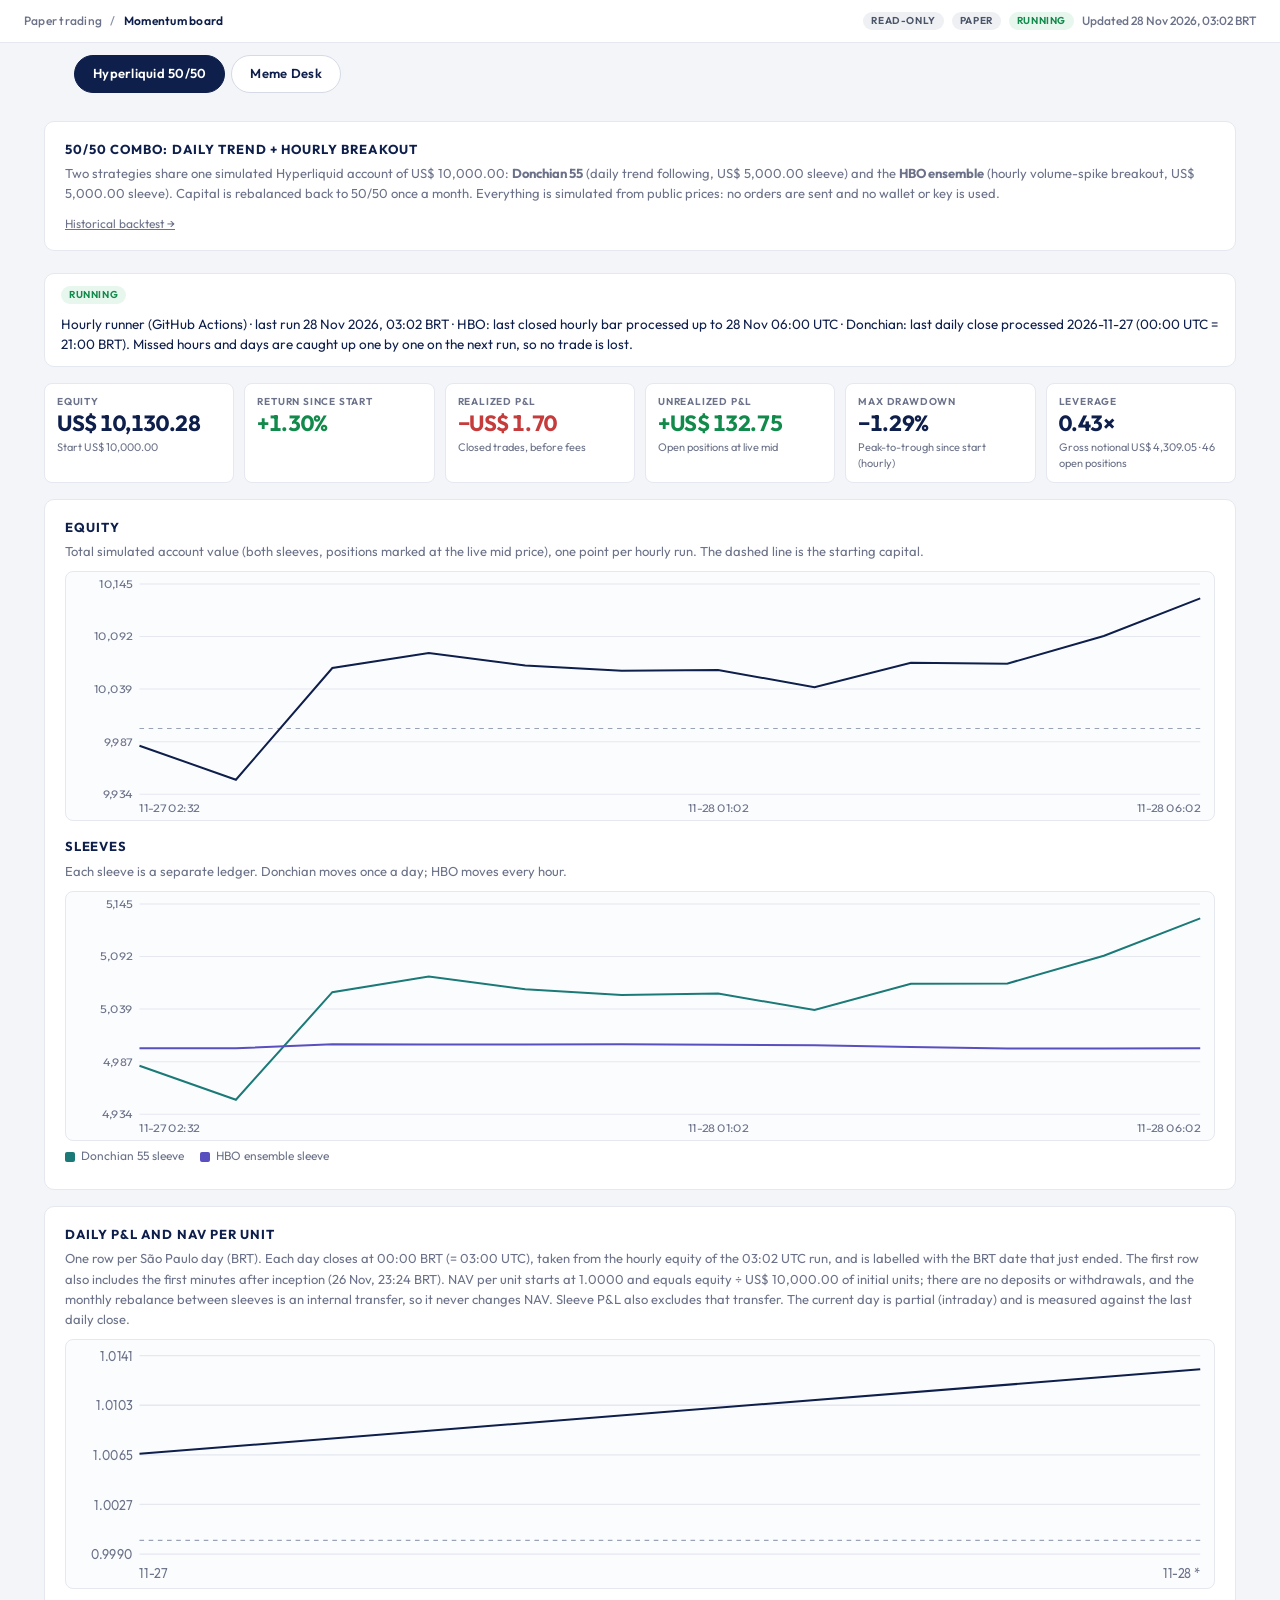
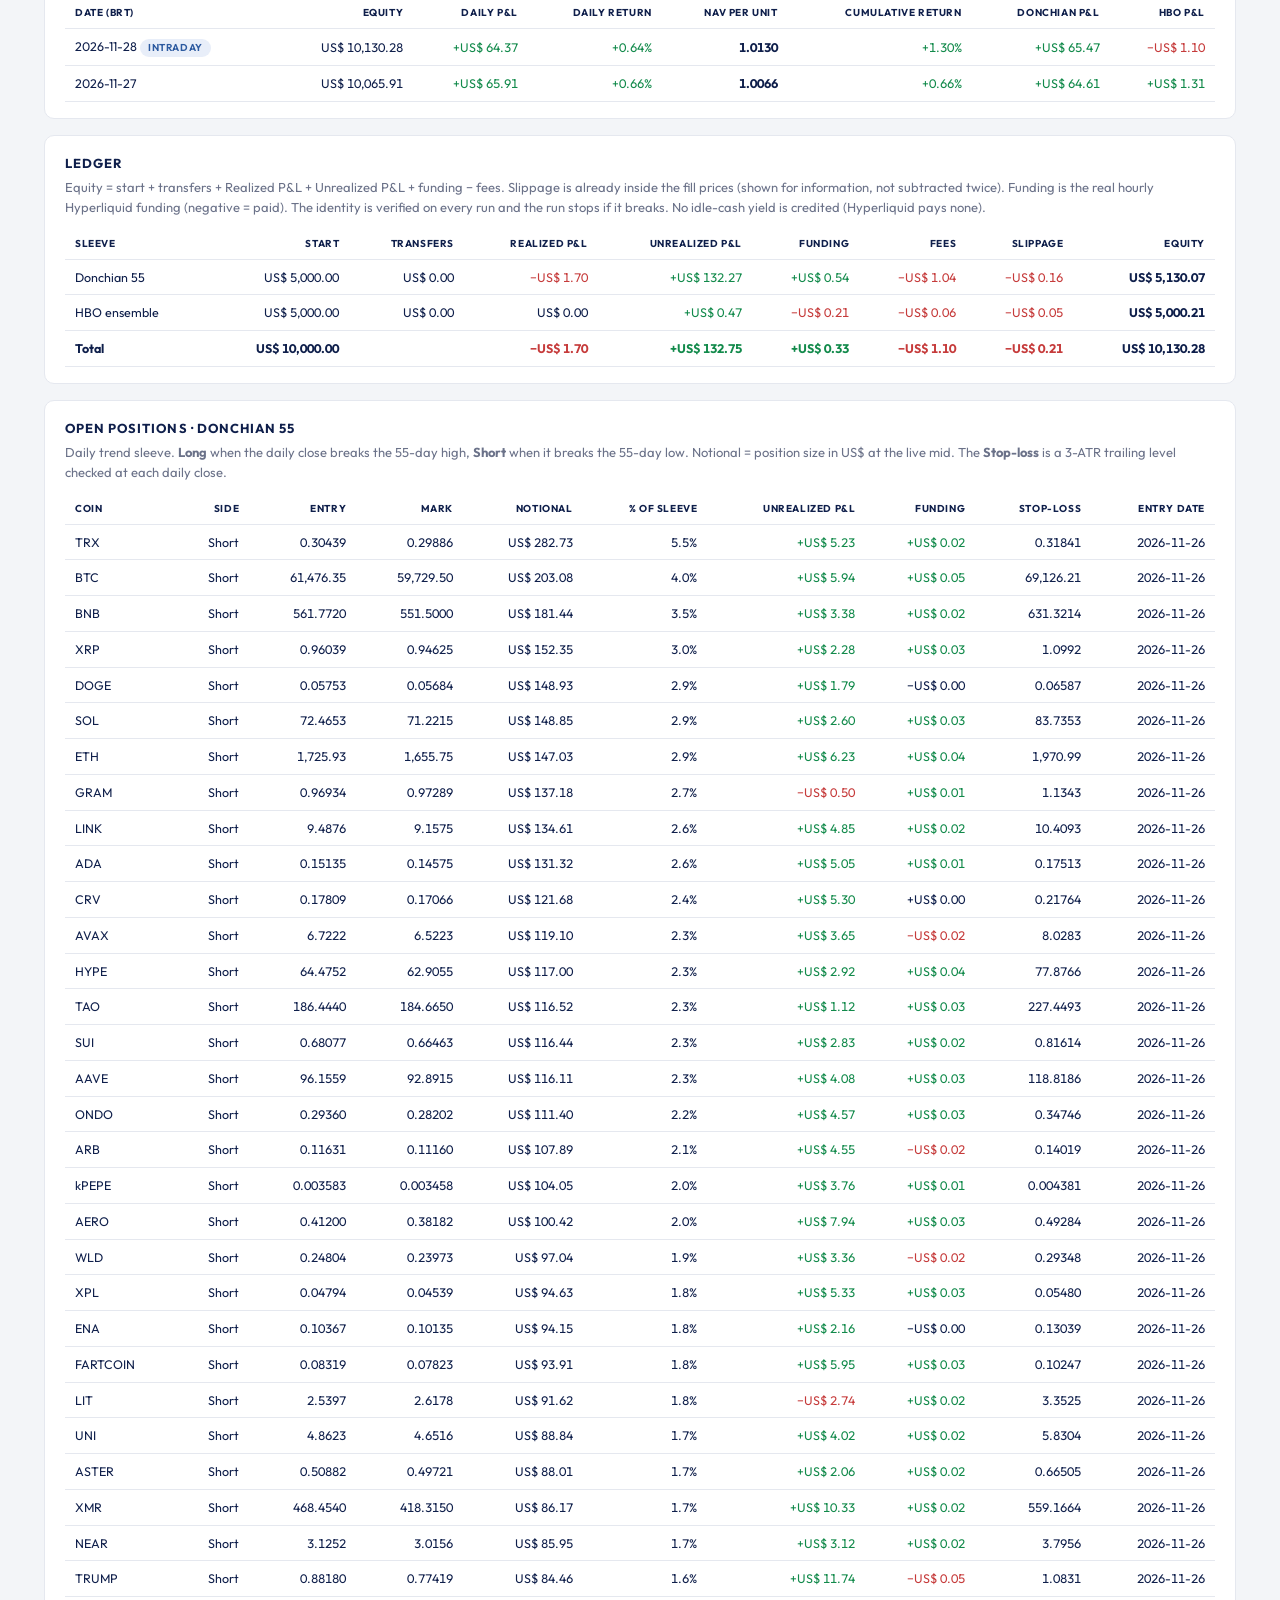
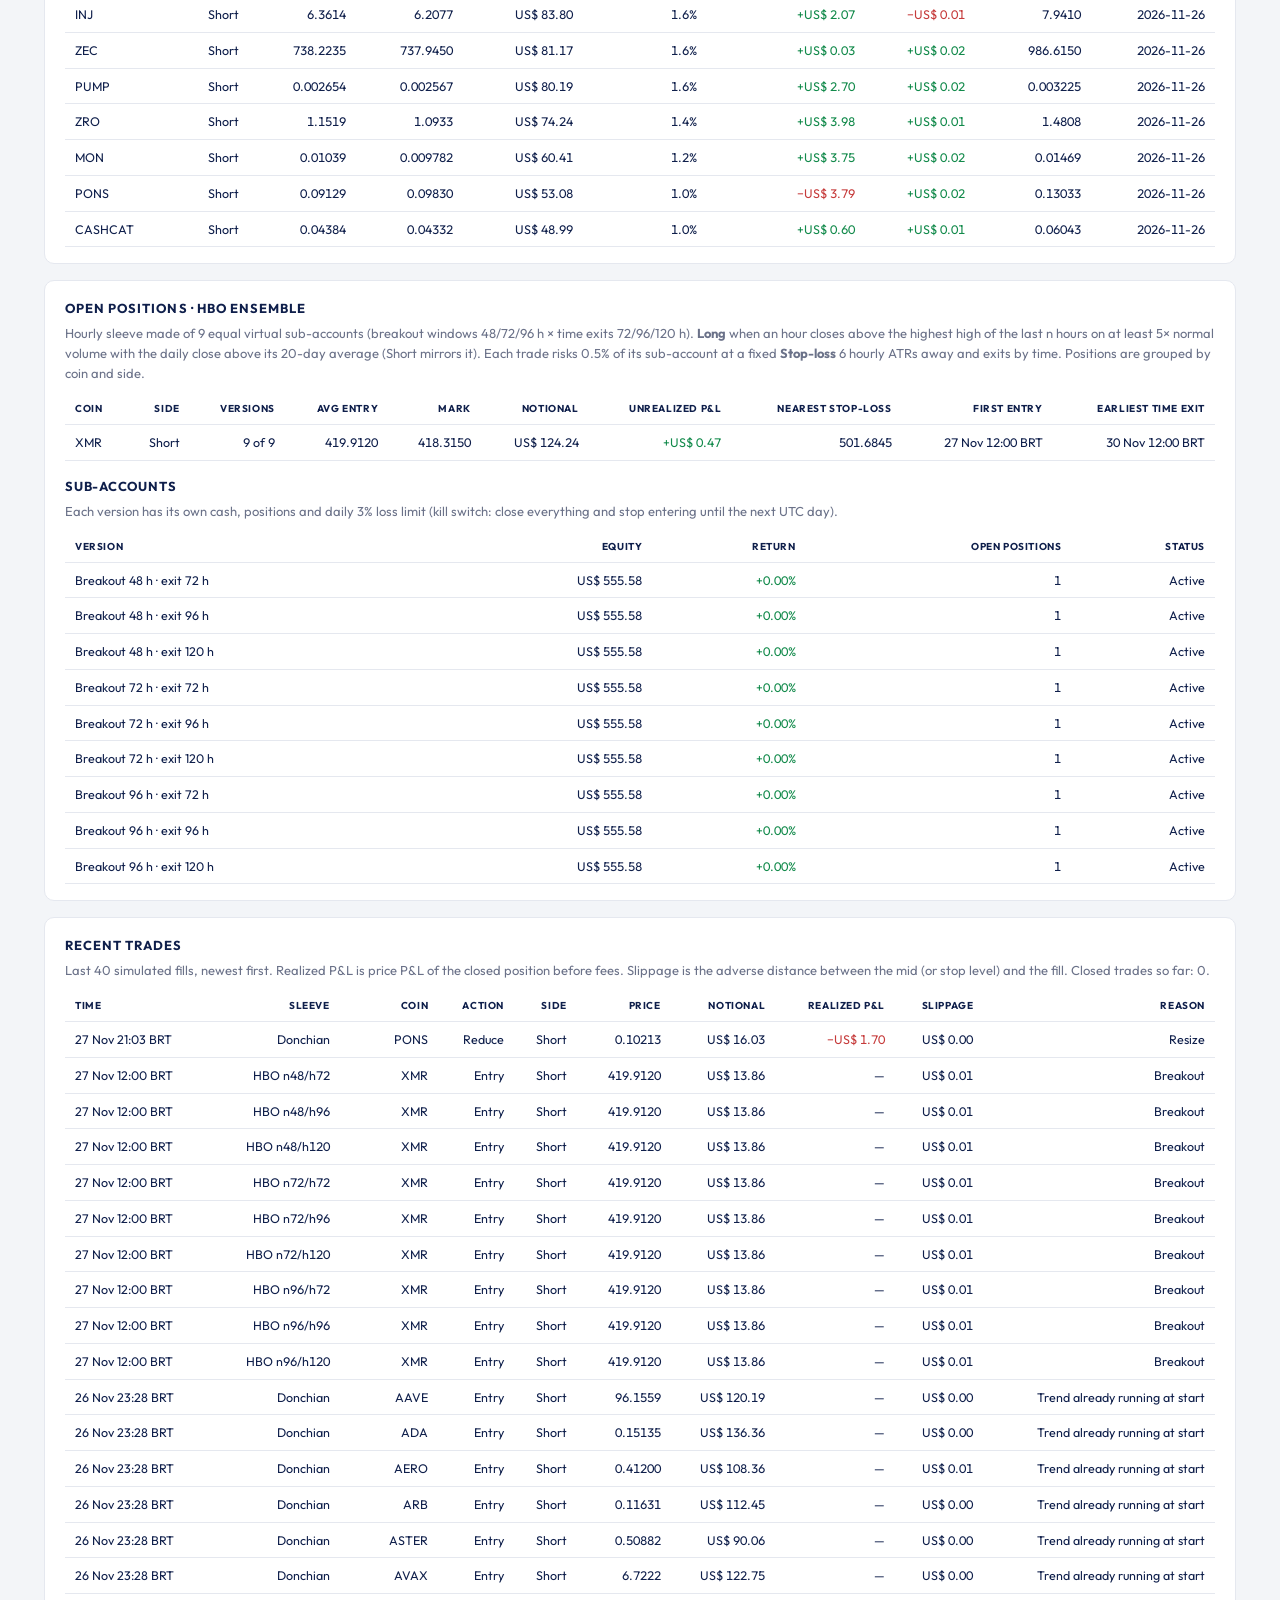
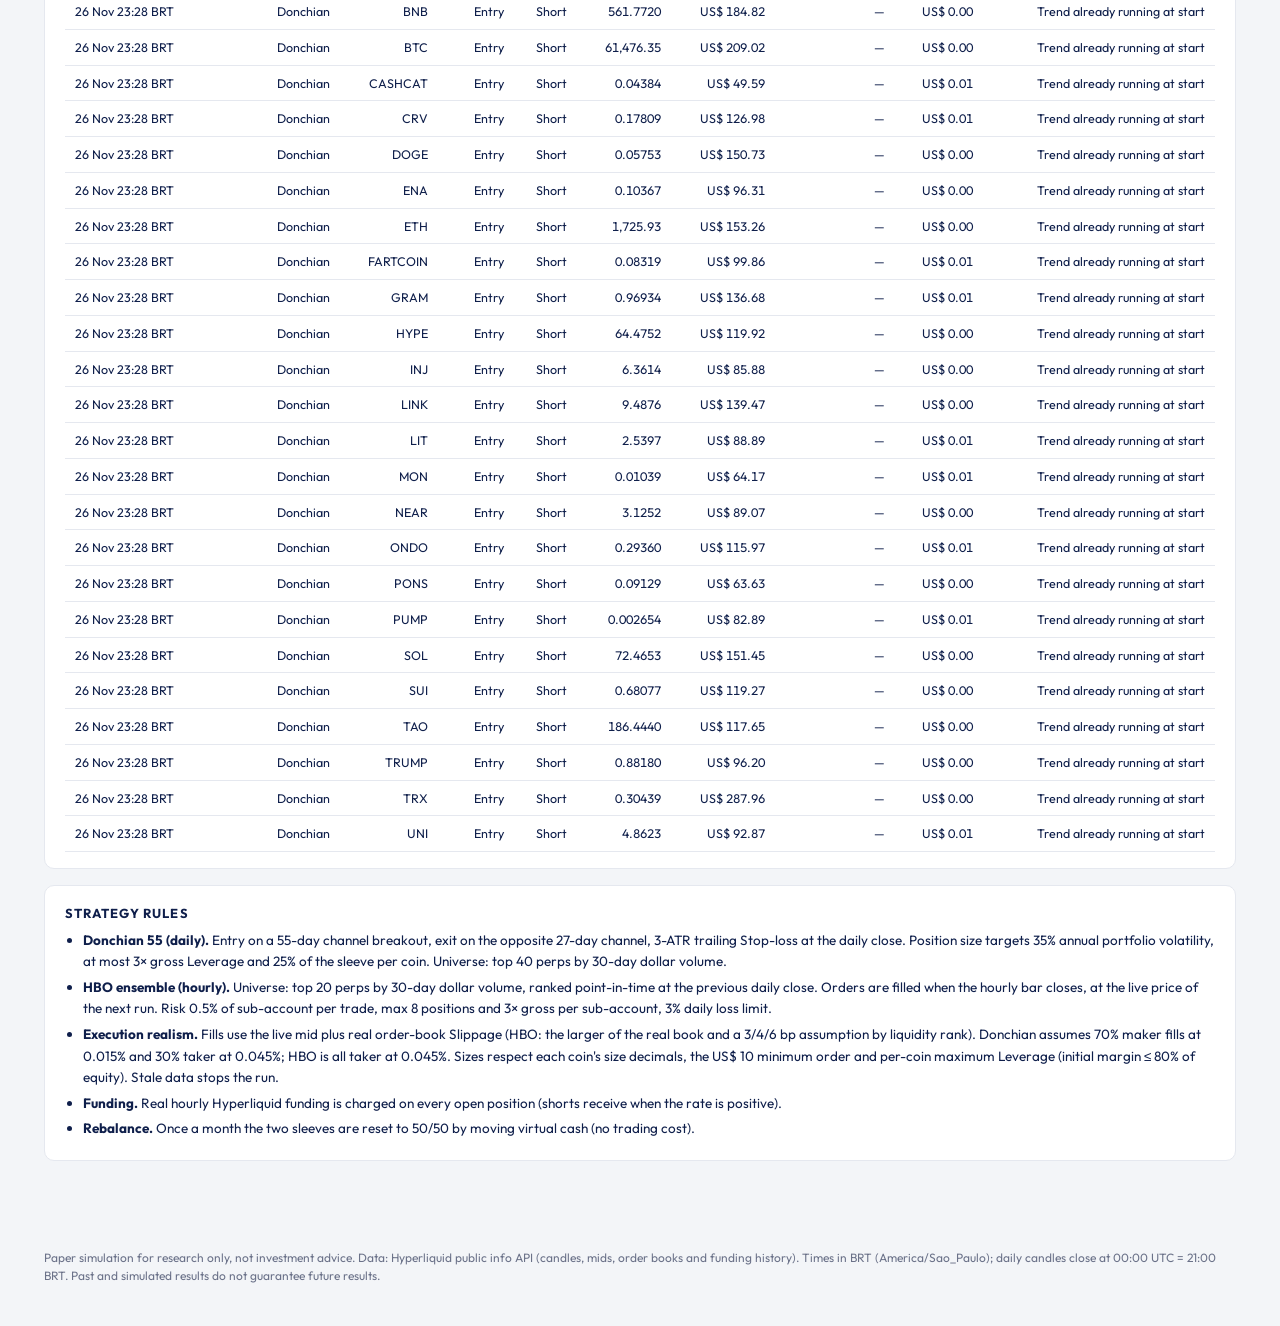
==== index.html @ edf367c7 "paper run 2026-11-28 06:02 UTC" ====
<!doctype html><html lang="en"><head><meta charset="utf-8"><meta name="viewport" content="width=device-width, initial-scale=1"><meta name="robots" content="noindex,nofollow"><title>Momentum paper portfolio · 50/50 combo</title><link rel="preconnect" href="https://fonts.googleapis.com"><link rel="preconnect" href="https://fonts.gstatic.com" crossorigin><link href="https://fonts.googleapis.com/css2?family=Outfit:wght@400;500;600;700&display=swap" rel="stylesheet"><style>
:root {
  --bg: #f3f5f8;
  --surface: #ffffff;
  --navy: #0f1f4b;
  --navy-soft: #1c2e62;
  --text: #0f1f4b;
  --muted: #6b7289;
  --muted-2: #8b93a7;
  --line: #e5e8ef;
  --line-strong: #d5dae6;
  --green: #128a4b;
  --green-bg: #e8f7ee;
  --red: #c63b3b;
  --red-bg: #fdecec;
  --blue: #2c5aa0;
  --blue-bg: #e8eef9;
  --gray-bg: #eef0f4;
  --gray-text: #4b5568;
  --chart-e: #0f1f4b;
  --chart-c: #1b7a78;
  --chart-t: #5a4fbf;
  --chart-old: #9aa3b5;
  --radius: 10px;
  --font: "Outfit", "Lexend", "Poppins", "Segoe UI", sans-serif;
  --max: 1240px;
}
* { box-sizing: border-box; }
html, body {
  margin: 0;
  padding: 0;
  background: var(--bg);
  color: var(--text);
  font-family: var(--font);
  font-size: 15px;
  line-height: 1.5;
  -webkit-font-smoothing: antialiased;
}
body { min-height: 100vh; }
.num, table td:not(.l), .kpi .v, .perf td:not(.l), .cal .v {
  font-variant-numeric: tabular-nums;
  font-feature-settings: "tnum" 1;
}

/* Header */
.top {
  background: var(--surface);
  border-bottom: 1px solid var(--line);
  padding: 12px 24px;
  display: flex;
  flex-wrap: wrap;
  align-items: center;
  gap: 10px 14px;
}
.crumb {
  color: var(--muted);
  font-size: 12px;
  font-weight: 500;
  letter-spacing: .02em;
}
.crumb b { color: var(--navy); font-weight: 600; }
.crumb .sep { margin: 0 6px; color: var(--muted-2); }
.top-right {
  margin-left: auto;
  display: flex;
  flex-wrap: wrap;
  align-items: center;
  gap: 8px;
}
.clock { color: var(--muted); font-size: 12px; font-weight: 500; }

/* Badges — small, like BUY/SELL/DARK/BLUE */
.badge {
  display: inline-flex;
  align-items: center;
  font-size: 10px;
  font-weight: 650;
  letter-spacing: .06em;
  text-transform: uppercase;
  padding: 3px 8px;
  border-radius: 999px;
  line-height: 1.2;
  white-space: nowrap;
}
.badge-gray { background: var(--gray-bg); color: var(--gray-text); }
.badge-blue { background: var(--blue-bg); color: var(--blue); }
.badge-green { background: var(--green-bg); color: var(--green); }
.badge-red { background: var(--red-bg); color: var(--red); }
.badge-navy { background: var(--navy); color: #fff; }

.banner-lacuna {
  display: none;
  background: var(--red-bg);
  color: var(--red);
  border-bottom: 1px solid #f3c4c4;
  padding: 10px 24px;
  font-size: 13px;
  font-weight: 600;
}
.banner-lacuna.on { display: block; }

/* Hero / intro */
.shell { max-width: var(--max); margin: 0 auto; padding: 28px 24px 64px; }
.hero h1 {
  margin: 0 0 8px;
  font-size: 26px;
  font-weight: 700;
  letter-spacing: .04em;
  text-transform: uppercase;
  color: var(--navy);
  line-height: 1.2;
}
.hero .lede {
  margin: 0 0 18px;
  max-width: 760px;
  color: var(--muted);
  font-size: 15px;
  font-weight: 400;
}
.intro {
  background: var(--surface);
  border: 1px solid var(--line);
  border-radius: var(--radius);
  padding: 18px 20px 16px;
  margin-bottom: 22px;
}
.intro h2, .panel h2, .book h2, .section-title {
  margin: 0 0 4px;
  font-size: 13px;
  font-weight: 700;
  letter-spacing: .08em;
  text-transform: uppercase;
  color: var(--navy);
}
.intro p, .note, .section-sub, .book .lede, .rule-note {
  margin: 0 0 10px;
  color: var(--muted);
  font-size: 13px;
  font-weight: 400;
  line-height: 1.55;
}
.rule-note { margin: 12px 0 0; font-size: 12px; }
.intro p:last-child, .note:last-child { margin-bottom: 0; }

/* Three books */
.books {
  display: grid;
  grid-template-columns: 1fr;
  gap: 16px;
  margin: 0 0 28px;
}
@media (min-width: 1080px) {
  .books { grid-template-columns: repeat(3, 1fr); }
}
.book {
  background: var(--surface);
  border: 1px solid var(--line);
  border-radius: var(--radius);
  padding: 16px 16px 14px;
  display: flex;
  flex-direction: column;
  gap: 12px;
  min-width: 0;
}
.book.starting { background: #fbfcfd; }
.book-head { display: flex; align-items: center; justify-content: space-between; gap: 8px; flex-wrap: wrap; }
.book h2 { font-size: 14px; margin: 0; }
.book .lede { margin: 0; }
.kpi-grid {
  display: grid;
  grid-template-columns: 1fr 1fr;
  gap: 8px;
}
.kpi {
  background: var(--surface);
  border: 1px solid var(--line);
  border-radius: 8px;
  padding: 10px 12px;
  min-width: 0;
}
.kpi .k {
  color: var(--muted);
  font-size: 10px;
  font-weight: 650;
  letter-spacing: .08em;
  text-transform: uppercase;
}
.kpi .v {
  margin-top: 2px;
  font-size: 22px;
  font-weight: 700;
  color: var(--navy);
  letter-spacing: -0.02em;
  line-height: 1.15;
  word-break: break-word;
}
.kpi .d { color: var(--muted); font-size: 11px; margin-top: 2px; }
.kpi.up .v, .pos { color: var(--green); }
.kpi.down .v, .neg { color: var(--red); }
.starting-box {
  border: 1px dashed var(--line-strong);
  border-radius: 8px;
  padding: 16px;
  color: var(--muted);
  font-size: 13px;
  background: #fafbfc;
}

/* Performance mini-table inside a book */
.perf { width: 100%; border-collapse: collapse; font-size: 12px; }
.perf th, .perf td {
  border-bottom: 1px solid var(--line);
  padding: 6px 0;
  text-align: right;
  white-space: nowrap;
}
.perf th {
  color: var(--muted);
  font-size: 10px;
  font-weight: 700;
  letter-spacing: .06em;
  text-transform: uppercase;
  text-align: right;
}
.perf th.l, .perf td.l, th.l, td.l { text-align: left; }
.perf tr:last-child td { border-bottom: 0; font-weight: 600; }

/* Panels */
.panel {
  background: var(--surface);
  border: 1px solid var(--line);
  border-radius: var(--radius);
  padding: 18px 20px 16px;
  margin-bottom: 16px;
  min-width: 0;
}
.panel .head-row {
  display: flex;
  justify-content: space-between;
  align-items: baseline;
  gap: 10px;
  flex-wrap: wrap;
  margin-bottom: 4px;
}
.meta { color: var(--muted); font-size: 12px; }
.split {
  display: grid;
  grid-template-columns: 1fr;
  gap: 16px;
  margin-bottom: 16px;
}
@media (min-width: 900px) {
  .split-2 { grid-template-columns: 1fr 1fr; }
  .split-3 { grid-template-columns: 1fr 1fr 1fr; }
}

/* Tables */
.day-table-wrap, .table-wrap { overflow: auto; margin-top: 8px; -webkit-overflow-scrolling: touch; }
table { width: 100%; border-collapse: collapse; font-size: 12.5px; }
th, td {
  border-bottom: 1px solid var(--line);
  padding: 8px 10px;
  text-align: right;
  white-space: nowrap;
  color: var(--text);
}
th {
  color: var(--navy);
  font-size: 10px;
  font-weight: 700;
  letter-spacing: .06em;
  text-transform: uppercase;
  text-align: right;
  cursor: default;
  user-select: none;
  background: transparent;
}
th[data-k] { cursor: pointer; }
tr:hover td { background: #f7f8fb; }
.props { display: grid; grid-template-columns: 160px 1fr; gap: 6px 14px; font-size: 13px; margin-bottom: 10px; }
.props b { color: var(--navy); font-weight: 600; font-size: 12px; }
@media (max-width: 640px) {
  .props { grid-template-columns: 1fr; gap: 2px; }
  .kpi .v { font-size: 20px; }
  .hero h1 { font-size: 22px; }
  .shell { padding: 20px 14px 48px; }
  .top { padding: 10px 14px; }
}

/* Tabs / controls */
.controls, .tabs {
  display: flex;
  flex-wrap: wrap;
  gap: 6px 4px;
  align-items: center;
  margin: 0 0 12px;
  border-bottom: 1px solid var(--line);
  padding-bottom: 0;
}
.controls button, .tabs button {
  background: none;
  border: none;
  border-bottom: 2px solid transparent;
  color: var(--muted);
  font-family: inherit;
  font-size: 12px;
  font-weight: 650;
  letter-spacing: .05em;
  text-transform: uppercase;
  padding: 8px 10px;
  cursor: pointer;
}
.controls button.active, .tabs button.active {
  color: var(--navy);
  border-bottom-color: var(--navy);
}
.controls input, .controls select {
  font-family: inherit;
  font-size: 13px;
  color: var(--navy);
  background: var(--surface);
  border: 1px solid var(--line-strong);
  border-radius: 6px;
  padding: 5px 8px;
  margin: 4px 4px 8px 0;
}
input[type=number] { width: 88px; }

/* Charts */
.legend {
  display: flex;
  flex-wrap: wrap;
  gap: 8px 16px;
  font-size: 12px;
  margin: 0 0 8px;
  color: var(--muted);
}
.legend i {
  display: inline-block;
  width: 14px;
  height: 2px;
  margin-right: 6px;
  vertical-align: middle;
  border-radius: 1px;
}
svg.chart, .cota-chart, .day-chart {
  width: 100%;
  height: 220px;
  background: #fbfcfe;
  border: 1px solid var(--line);
  border-radius: 8px;
  display: block;
}
.cota-chart { height: 180px; margin-bottom: 8px; }
.day-chart { height: 200px; }

/* Calendar */
.cal-wrap { display: grid; grid-template-columns: 1fr; gap: 14px; margin-top: 8px; }
@media (min-width: 900px) {
  .cal-wrap { grid-template-columns: repeat(3, 1fr); }
}
.cal { display: grid; grid-template-columns: repeat(7, 1fr); gap: 3px; }
.cal .hd {
  color: var(--muted);
  text-align: center;
  font-size: 10px;
  font-weight: 650;
  letter-spacing: .06em;
  text-transform: uppercase;
  padding: 4px 0;
}
.cal .cell {
  background: #f6f7fa;
  border-radius: 6px;
  padding: 5px 2px;
  text-align: center;
  min-height: 54px;
}
.cal .cell .d { color: var(--muted); font-size: 10px; }
.cal .cell .v { font-weight: 650; font-size: 11px; }
.cal .cell.up { background: var(--green-bg); }
.cal .cell.down { background: var(--red-bg); }
.cal .cell.partial { outline: 1px dashed var(--muted-2); }
.cal .empty { background: transparent; min-height: 54px; }
.star { color: var(--muted); font-weight: 600; }

.foot {
  color: var(--muted);
  font-size: 12px;
  max-width: var(--max);
  margin: 8px auto 0;
  padding: 0 24px 40px;
  line-height: 1.55;
}

/* Period chips (asset P&L filter) */
.period-bar {
  display: flex;
  flex-wrap: wrap;
  gap: 6px;
  align-items: center;
  margin: 0 0 12px;
}
.chip {
  border: 1px solid var(--line-strong);
  background: #fff;
  color: var(--navy);
  border-radius: 999px;
  padding: 4px 10px;
  font-size: 12px;
  font-weight: 600;
  cursor: pointer;
  font-family: inherit;
  line-height: 1.3;
}
.chip.active {
  background: var(--navy);
  color: #fff;
  border-color: var(--navy);
}
.period-bar .range {
  display: flex;
  flex-wrap: wrap;
  gap: 6px;
  align-items: center;
  margin-left: 4px;
  color: var(--muted);
  font-size: 12px;
}
.period-bar input[type=date] {
  font-family: inherit;
  font-size: 12px;
  border: 1px solid var(--line-strong);
  border-radius: 6px;
  padding: 4px 6px;
  color: var(--navy);
  background: #fff;
}
.leaders-mini { max-height: 200px; overflow: auto; margin-top: 4px; }
.leaders-mini table { font-size: 11.5px; }
.all-days { margin: 0 0 16px; }
table.days-all { font-size: 12px; }
table.days-all th, table.days-all td { padding: 7px 7px; }
table.days-all thead tr:first-child th { border-bottom: 0; text-align: center; letter-spacing: .05em; }

.period-bar .sep { width:1px; height:18px; background:var(--line-strong); margin:0 2px; align-self:center; }
.period-bar .presets { display:flex; flex-wrap:wrap; gap:6px; align-items:center; }


.status-line { background: var(--surface); border: 1px solid var(--line); border-radius: var(--radius); padding: 12px 16px; margin: 0 0 16px; font-size: 13.5px; color: var(--navy); display:flex; gap:10px; align-items:center; flex-wrap:wrap; }
.kpi-row { display: grid; grid-template-columns: repeat(2, 1fr); gap: 10px; margin: 0 0 16px; }
@media (min-width: 760px) { .kpi-row { grid-template-columns: repeat(3, 1fr); } }
@media (min-width: 1080px) { .kpi-row { grid-template-columns: repeat(6, 1fr); } }
.rules { margin: 6px 0 0; padding-left: 18px; font-size: 13.5px; line-height: 1.6; } .rules li { margin-bottom: 4px; } .rules b { color: var(--navy); }
.empty-row td { color: var(--muted); text-align: left; font-style: italic; }
svg.chart { height: 250px; } .panel h3 { font-size: 13px; letter-spacing: .06em; text-transform: uppercase; color: var(--navy); margin: 16px 0 4px; }
.tabs-nav { display:flex; gap:6px; padding: 0 24px; margin: 12px auto 0; max-width: 1180px; } .tabs-nav a { padding: 8px 18px; border: 1px solid var(--line-strong); border-radius: 999px; background: var(--surface); color: var(--navy); font-size: 13px; font-weight: 600; text-decoration: none; letter-spacing: .02em; } .tabs-nav a.active { background: var(--navy); color: #fff; border-color: var(--navy); }
.legend { display:flex; gap:16px; font-size:12px; color: var(--muted); margin-top:6px; } .legend i { display:inline-block; width:10px; height:10px; border-radius:2px; margin-right:6px; }
</style></head><body><header class="top"><div class="crumb">Paper trading <span class="sep">/</span> <b>Momentum board</b></div><div class="top-right"><span class="badge badge-gray">Read-only</span><span class="badge badge-gray">Paper</span><span class="badge badge-green">Running</span><span class="clock">Updated 28 Nov 2026, 03:02 BRT</span></div></header><nav class="tabs-nav"><a href="index.html" class="active">Hyperliquid 50/50</a><a href="meme.html">Meme Desk</a></nav><main class="shell"><section class="intro"><h2>50/50 combo: daily trend + hourly breakout</h2><p>Two strategies share one simulated Hyperliquid account of US$ 10,000.00: <b>Donchian 55</b> (daily trend following, US$ 5,000.00 sleeve) and the <b>HBO ensemble</b> (hourly volume-spike breakout, US$ 5,000.00 sleeve). Capital is rebalanced back to 50/50 once a month. Everything is simulated from public prices: no orders are sent and no wallet or key is used.</p><p class="section-sub" style="margin:6px 0 0"><a href="backtest.html" style="color:#6b7289;font-size:12px">Historical backtest →</a></p></section><div class="status-line"><span class="badge badge-green">Running</span><span>Hourly runner (GitHub Actions) · last run 28 Nov 2026, 03:02 BRT · HBO: last closed hourly bar processed up to 28 Nov 06:00 UTC · Donchian: last daily close processed 2026-11-27 (00:00 UTC = 21:00 BRT). Missed hours and days are caught up one by one on the next run, so no trade is lost.</span></div><div class="kpi-row"><div class="kpi "><div class="k">Equity</div><div class="v">US$ 10,130.28</div><div class="d">Start US$ 10,000.00</div></div><div class="kpi up"><div class="k">Return since start</div><div class="v">+1.30%</div><div class="d"></div></div><div class="kpi down"><div class="k">Realized P&amp;L</div><div class="v">−US$ 1.70</div><div class="d">Closed trades, before fees</div></div><div class="kpi up"><div class="k">Unrealized P&amp;L</div><div class="v">+US$ 132.75</div><div class="d">Open positions at live mid</div></div><div class="kpi "><div class="k">Max drawdown</div><div class="v">−1.29%</div><div class="d">Peak-to-trough since start (hourly)</div></div><div class="kpi "><div class="k">Leverage</div><div class="v">0.43×</div><div class="d">Gross notional US$ 4,309.05 · 46 open positions</div></div></div><section class="panel"><h2>Equity</h2><p class="section-sub">Total simulated account value (both sleeves, positions marked at the live mid price), one point per hourly run. The dashed line is the starting capital.</p><svg class="chart" viewBox="0 0 1000 250" preserveAspectRatio="none" role="img"><line x1="64" x2="988" y1="224.0" y2="224.0" stroke="#e5e8ef"/><text x="58" y="228.0" text-anchor="end" font-size="11" fill="#6b7289">9,934</text><line x1="64" x2="988" y1="171.0" y2="171.0" stroke="#e5e8ef"/><text x="58" y="175.0" text-anchor="end" font-size="11" fill="#6b7289">9,987</text><line x1="64" x2="988" y1="118.0" y2="118.0" stroke="#e5e8ef"/><text x="58" y="122.0" text-anchor="end" font-size="11" fill="#6b7289">10,039</text><line x1="64" x2="988" y1="65.0" y2="65.0" stroke="#e5e8ef"/><text x="58" y="69.0" text-anchor="end" font-size="11" fill="#6b7289">10,092</text><line x1="64" x2="988" y1="12.0" y2="12.0" stroke="#e5e8ef"/><text x="58" y="16.0" text-anchor="end" font-size="11" fill="#6b7289">10,145</text><line x1="64" x2="988" y1="157.7" y2="157.7" stroke="#9aa3b5" stroke-dasharray="4 4"/><polyline points="64.0,175.1 148.0,209.4 232.0,96.8 316.0,81.7 400.0,94.3 484.0,99.6 568.0,98.8 652.0,116.1 736.0,91.4 820.0,92.4 904.0,64.5 988.0,26.6" fill="none" stroke="#0f1f4b" stroke-width="2" vector-effect="non-scaling-stroke"/><text x="64.0" y="242" text-anchor="start" font-size="11" fill="#6b7289">11-27 02:32</text><text x="568.0" y="242" text-anchor="middle" font-size="11" fill="#6b7289">11-28 01:02</text><text x="988.0" y="242" text-anchor="end" font-size="11" fill="#6b7289">11-28 06:02</text></svg><h3>Sleeves</h3><p class="section-sub">Each sleeve is a separate ledger. Donchian moves once a day; HBO moves every hour.</p><svg class="chart" viewBox="0 0 1000 250" preserveAspectRatio="none" role="img"><line x1="64" x2="988" y1="224.0" y2="224.0" stroke="#e5e8ef"/><text x="58" y="228.0" text-anchor="end" font-size="11" fill="#6b7289">4,934</text><line x1="64" x2="988" y1="171.0" y2="171.0" stroke="#e5e8ef"/><text x="58" y="175.0" text-anchor="end" font-size="11" fill="#6b7289">4,987</text><line x1="64" x2="988" y1="118.0" y2="118.0" stroke="#e5e8ef"/><text x="58" y="122.0" text-anchor="end" font-size="11" fill="#6b7289">5,039</text><line x1="64" x2="988" y1="65.0" y2="65.0" stroke="#e5e8ef"/><text x="58" y="69.0" text-anchor="end" font-size="11" fill="#6b7289">5,092</text><line x1="64" x2="988" y1="12.0" y2="12.0" stroke="#e5e8ef"/><text x="58" y="16.0" text-anchor="end" font-size="11" fill="#6b7289">5,145</text><polyline points="64.0,175.1 148.0,209.4 232.0,101.0 316.0,85.3 400.0,98.0 484.0,103.8 568.0,102.4 652.0,119.0 736.0,92.6 820.0,92.2 904.0,64.2 988.0,26.6" fill="none" stroke="#1b7a78" stroke-width="2" vector-effect="non-scaling-stroke"/><polyline points="64.0,157.6 148.0,157.6 232.0,153.4 316.0,153.8 400.0,153.8 484.0,153.4 568.0,153.9 652.0,154.6 736.0,156.3 820.0,157.7 904.0,157.7 988.0,157.4" fill="none" stroke="#5a4fbf" stroke-width="2" vector-effect="non-scaling-stroke"/><text x="64.0" y="242" text-anchor="start" font-size="11" fill="#6b7289">11-27 02:32</text><text x="568.0" y="242" text-anchor="middle" font-size="11" fill="#6b7289">11-28 01:02</text><text x="988.0" y="242" text-anchor="end" font-size="11" fill="#6b7289">11-28 06:02</text></svg><div class="legend"><span><i style="background:#1b7a78"></i>Donchian 55 sleeve</span><span><i style="background:#5a4fbf"></i>HBO ensemble sleeve</span></div></section><section class="panel"><h2>Daily P&amp;L and NAV per unit</h2><p class="section-sub">One row per São Paulo day (BRT). Each day closes at 00:00 BRT (= 03:00 UTC), taken from the hourly equity of the 03:02 UTC run, and is labelled with the BRT date that just ended. The first row also includes the first minutes after inception (26 Nov, 23:24 BRT). NAV per unit starts at 1.0000 and equals equity ÷ US$ 10,000.00 of initial units; there are no deposits or withdrawals, and the monthly rebalance between sleeves is an internal transfer, so it never changes NAV. Sleeve P&amp;L also excludes that transfer. The current day is partial (intraday) and is measured against the last daily close.</p><svg class="chart" viewBox="0 0 1000 190" preserveAspectRatio="none" role="img"><line x1="64" x2="988" y1="164.0" y2="164.0" stroke="#e5e8ef"/><text x="58" y="168.0" text-anchor="end" font-size="11" fill="#6b7289">0.9990</text><line x1="64" x2="988" y1="126.0" y2="126.0" stroke="#e5e8ef"/><text x="58" y="130.0" text-anchor="end" font-size="11" fill="#6b7289">1.0027</text><line x1="64" x2="988" y1="88.0" y2="88.0" stroke="#e5e8ef"/><text x="58" y="92.0" text-anchor="end" font-size="11" fill="#6b7289">1.0065</text><line x1="64" x2="988" y1="50.0" y2="50.0" stroke="#e5e8ef"/><text x="58" y="54.0" text-anchor="end" font-size="11" fill="#6b7289">1.0103</text><line x1="64" x2="988" y1="12.0" y2="12.0" stroke="#e5e8ef"/><text x="58" y="16.0" text-anchor="end" font-size="11" fill="#6b7289">1.0141</text><line x1="64" x2="988" y1="153.5" y2="153.5" stroke="#9aa3b5" stroke-dasharray="4 4"/><polyline points="64.0,87.2 988.0,22.5" fill="none" stroke="#0f1f4b" stroke-width="2" vector-effect="non-scaling-stroke"/><text x="64.0" y="182" text-anchor="start" font-size="11" fill="#6b7289">11-27</text><text x="988.0" y="182" text-anchor="end" font-size="11" fill="#6b7289">11-28 *</text></svg><div class="table-wrap"><table><thead><tr><th class=l>Date (BRT)</th><th>Equity</th><th>Daily P&amp;L</th><th>Daily return</th><th>NAV per unit</th><th>Cumulative return</th><th>Donchian P&amp;L</th><th>HBO P&amp;L</th></tr></thead><tbody><tr><td class="l ">2026-11-28 <span class="badge badge-blue">intraday</span></td><td class="">US$ 10,130.28</td><td class="pos">+US$ 64.37</td><td class="pos">+0.64%</td><td class=""><b>1.0130</b></td><td class="pos">+1.30%</td><td class="pos">+US$ 65.47</td><td class="neg">−US$ 1.10</td></tr><tr><td class="l ">2026-11-27</td><td class="">US$ 10,065.91</td><td class="pos">+US$ 65.91</td><td class="pos">+0.66%</td><td class=""><b>1.0066</b></td><td class="pos">+0.66%</td><td class="pos">+US$ 64.61</td><td class="pos">+US$ 1.31</td></tr></tbody></table></div></section><section class="panel"><h2>Ledger</h2><p class="section-sub">Equity = start + transfers + Realized P&amp;L + Unrealized P&amp;L + funding − fees. Slippage is already inside the fill prices (shown for information, not subtracted twice). Funding is the real hourly Hyperliquid funding (negative = paid). The identity is verified on every run and the run stops if it breaks. No idle-cash yield is credited (Hyperliquid pays none).</p><div class="table-wrap"><table><thead><tr><th class=l>Sleeve</th><th>Start</th><th>Transfers</th><th>Realized P&amp;L</th><th>Unrealized P&amp;L</th><th>Funding</th><th>Fees</th><th>Slippage</th><th>Equity</th></tr></thead><tbody><tr><td class="l ">Donchian 55</td><td class="">US$ 5,000.00</td><td class="">US$ 0.00</td><td class="neg">−US$ 1.70</td><td class="pos">+US$ 132.27</td><td class="pos">+US$ 0.54</td><td class="neg">−US$ 1.04</td><td class="neg">−US$ 0.16</td><td class=""><b>US$ 5,130.07</b></td></tr><tr><td class="l ">HBO ensemble</td><td class="">US$ 5,000.00</td><td class="">US$ 0.00</td><td class="">US$ 0.00</td><td class="pos">+US$ 0.47</td><td class="neg">−US$ 0.21</td><td class="neg">−US$ 0.06</td><td class="neg">−US$ 0.05</td><td class=""><b>US$ 5,000.21</b></td></tr><tr><td class="l "><b>Total</b></td><td class=""><b>US$ 10,000.00</b></td><td class=""></td><td class="neg"><b>−US$ 1.70</b></td><td class="pos"><b>+US$ 132.75</b></td><td class="pos"><b>+US$ 0.33</b></td><td class="neg"><b>−US$ 1.10</b></td><td class="neg"><b>−US$ 0.21</b></td><td class=""><b>US$ 10,130.28</b></td></tr></tbody></table></div></section><section class="panel"><h2>Open positions · Donchian 55</h2><p class="section-sub">Daily trend sleeve. <b>Long</b> when the daily close breaks the 55-day high, <b>Short</b> when it breaks the 55-day low. Notional = position size in US$ at the live mid. The <b>Stop-loss</b> is a 3-ATR trailing level checked at each daily close.</p><div class="table-wrap"><table><thead><tr><th class=l>Coin</th><th>Side</th><th>Entry</th><th>Mark</th><th>Notional</th><th>% of sleeve</th><th>Unrealized P&amp;L</th><th>Funding</th><th>Stop-loss</th><th>Entry date</th></tr></thead><tbody><tr><td class="l ">TRX</td><td class="">Short</td><td class="">0.30439</td><td class="">0.29886</td><td class="">US$ 282.73</td><td class="">5.5%</td><td class="pos">+US$ 5.23</td><td class="pos">+US$ 0.02</td><td class="">0.31841</td><td class="">2026-11-26</td></tr><tr><td class="l ">BTC</td><td class="">Short</td><td class="">61,476.35</td><td class="">59,729.50</td><td class="">US$ 203.08</td><td class="">4.0%</td><td class="pos">+US$ 5.94</td><td class="pos">+US$ 0.05</td><td class="">69,126.21</td><td class="">2026-11-26</td></tr><tr><td class="l ">BNB</td><td class="">Short</td><td class="">561.7720</td><td class="">551.5000</td><td class="">US$ 181.44</td><td class="">3.5%</td><td class="pos">+US$ 3.38</td><td class="pos">+US$ 0.02</td><td class="">631.3214</td><td class="">2026-11-26</td></tr><tr><td class="l ">XRP</td><td class="">Short</td><td class="">0.96039</td><td class="">0.94625</td><td class="">US$ 152.35</td><td class="">3.0%</td><td class="pos">+US$ 2.28</td><td class="pos">+US$ 0.03</td><td class="">1.0992</td><td class="">2026-11-26</td></tr><tr><td class="l ">DOGE</td><td class="">Short</td><td class="">0.05753</td><td class="">0.05684</td><td class="">US$ 148.93</td><td class="">2.9%</td><td class="pos">+US$ 1.79</td><td class="">−US$ 0.00</td><td class="">0.06587</td><td class="">2026-11-26</td></tr><tr><td class="l ">SOL</td><td class="">Short</td><td class="">72.4653</td><td class="">71.2215</td><td class="">US$ 148.85</td><td class="">2.9%</td><td class="pos">+US$ 2.60</td><td class="pos">+US$ 0.03</td><td class="">83.7353</td><td class="">2026-11-26</td></tr><tr><td class="l ">ETH</td><td class="">Short</td><td class="">1,725.93</td><td class="">1,655.75</td><td class="">US$ 147.03</td><td class="">2.9%</td><td class="pos">+US$ 6.23</td><td class="pos">+US$ 0.04</td><td class="">1,970.99</td><td class="">2026-11-26</td></tr><tr><td class="l ">GRAM</td><td class="">Short</td><td class="">0.96934</td><td class="">0.97289</td><td class="">US$ 137.18</td><td class="">2.7%</td><td class="neg">−US$ 0.50</td><td class="pos">+US$ 0.01</td><td class="">1.1343</td><td class="">2026-11-26</td></tr><tr><td class="l ">LINK</td><td class="">Short</td><td class="">9.4876</td><td class="">9.1575</td><td class="">US$ 134.61</td><td class="">2.6%</td><td class="pos">+US$ 4.85</td><td class="pos">+US$ 0.02</td><td class="">10.4093</td><td class="">2026-11-26</td></tr><tr><td class="l ">ADA</td><td class="">Short</td><td class="">0.15135</td><td class="">0.14575</td><td class="">US$ 131.32</td><td class="">2.6%</td><td class="pos">+US$ 5.05</td><td class="pos">+US$ 0.01</td><td class="">0.17513</td><td class="">2026-11-26</td></tr><tr><td class="l ">CRV</td><td class="">Short</td><td class="">0.17809</td><td class="">0.17066</td><td class="">US$ 121.68</td><td class="">2.4%</td><td class="pos">+US$ 5.30</td><td class="">+US$ 0.00</td><td class="">0.21764</td><td class="">2026-11-26</td></tr><tr><td class="l ">AVAX</td><td class="">Short</td><td class="">6.7222</td><td class="">6.5223</td><td class="">US$ 119.10</td><td class="">2.3%</td><td class="pos">+US$ 3.65</td><td class="neg">−US$ 0.02</td><td class="">8.0283</td><td class="">2026-11-26</td></tr><tr><td class="l ">HYPE</td><td class="">Short</td><td class="">64.4752</td><td class="">62.9055</td><td class="">US$ 117.00</td><td class="">2.3%</td><td class="pos">+US$ 2.92</td><td class="pos">+US$ 0.04</td><td class="">77.8766</td><td class="">2026-11-26</td></tr><tr><td class="l ">TAO</td><td class="">Short</td><td class="">186.4440</td><td class="">184.6650</td><td class="">US$ 116.52</td><td class="">2.3%</td><td class="pos">+US$ 1.12</td><td class="pos">+US$ 0.03</td><td class="">227.4493</td><td class="">2026-11-26</td></tr><tr><td class="l ">SUI</td><td class="">Short</td><td class="">0.68077</td><td class="">0.66463</td><td class="">US$ 116.44</td><td class="">2.3%</td><td class="pos">+US$ 2.83</td><td class="pos">+US$ 0.02</td><td class="">0.81614</td><td class="">2026-11-26</td></tr><tr><td class="l ">AAVE</td><td class="">Short</td><td class="">96.1559</td><td class="">92.8915</td><td class="">US$ 116.11</td><td class="">2.3%</td><td class="pos">+US$ 4.08</td><td class="pos">+US$ 0.03</td><td class="">118.8186</td><td class="">2026-11-26</td></tr><tr><td class="l ">ONDO</td><td class="">Short</td><td class="">0.29360</td><td class="">0.28202</td><td class="">US$ 111.40</td><td class="">2.2%</td><td class="pos">+US$ 4.57</td><td class="pos">+US$ 0.03</td><td class="">0.34746</td><td class="">2026-11-26</td></tr><tr><td class="l ">ARB</td><td class="">Short</td><td class="">0.11631</td><td class="">0.11160</td><td class="">US$ 107.89</td><td class="">2.1%</td><td class="pos">+US$ 4.55</td><td class="neg">−US$ 0.02</td><td class="">0.14019</td><td class="">2026-11-26</td></tr><tr><td class="l ">kPEPE</td><td class="">Short</td><td class="">0.003583</td><td class="">0.003458</td><td class="">US$ 104.05</td><td class="">2.0%</td><td class="pos">+US$ 3.76</td><td class="pos">+US$ 0.01</td><td class="">0.004381</td><td class="">2026-11-26</td></tr><tr><td class="l ">AERO</td><td class="">Short</td><td class="">0.41200</td><td class="">0.38182</td><td class="">US$ 100.42</td><td class="">2.0%</td><td class="pos">+US$ 7.94</td><td class="pos">+US$ 0.03</td><td class="">0.49284</td><td class="">2026-11-26</td></tr><tr><td class="l ">WLD</td><td class="">Short</td><td class="">0.24804</td><td class="">0.23973</td><td class="">US$ 97.04</td><td class="">1.9%</td><td class="pos">+US$ 3.36</td><td class="neg">−US$ 0.02</td><td class="">0.29348</td><td class="">2026-11-26</td></tr><tr><td class="l ">XPL</td><td class="">Short</td><td class="">0.04794</td><td class="">0.04539</td><td class="">US$ 94.63</td><td class="">1.8%</td><td class="pos">+US$ 5.33</td><td class="pos">+US$ 0.03</td><td class="">0.05480</td><td class="">2026-11-26</td></tr><tr><td class="l ">ENA</td><td class="">Short</td><td class="">0.10367</td><td class="">0.10135</td><td class="">US$ 94.15</td><td class="">1.8%</td><td class="pos">+US$ 2.16</td><td class="">−US$ 0.00</td><td class="">0.13039</td><td class="">2026-11-26</td></tr><tr><td class="l ">FARTCOIN</td><td class="">Short</td><td class="">0.08319</td><td class="">0.07823</td><td class="">US$ 93.91</td><td class="">1.8%</td><td class="pos">+US$ 5.95</td><td class="pos">+US$ 0.03</td><td class="">0.10247</td><td class="">2026-11-26</td></tr><tr><td class="l ">LIT</td><td class="">Short</td><td class="">2.5397</td><td class="">2.6178</td><td class="">US$ 91.62</td><td class="">1.8%</td><td class="neg">−US$ 2.74</td><td class="pos">+US$ 0.02</td><td class="">3.3525</td><td class="">2026-11-26</td></tr><tr><td class="l ">UNI</td><td class="">Short</td><td class="">4.8623</td><td class="">4.6516</td><td class="">US$ 88.84</td><td class="">1.7%</td><td class="pos">+US$ 4.02</td><td class="pos">+US$ 0.02</td><td class="">5.8304</td><td class="">2026-11-26</td></tr><tr><td class="l ">ASTER</td><td class="">Short</td><td class="">0.50882</td><td class="">0.49721</td><td class="">US$ 88.01</td><td class="">1.7%</td><td class="pos">+US$ 2.06</td><td class="pos">+US$ 0.02</td><td class="">0.66505</td><td class="">2026-11-26</td></tr><tr><td class="l ">XMR</td><td class="">Short</td><td class="">468.4540</td><td class="">418.3150</td><td class="">US$ 86.17</td><td class="">1.7%</td><td class="pos">+US$ 10.33</td><td class="pos">+US$ 0.02</td><td class="">559.1664</td><td class="">2026-11-26</td></tr><tr><td class="l ">NEAR</td><td class="">Short</td><td class="">3.1252</td><td class="">3.0156</td><td class="">US$ 85.95</td><td class="">1.7%</td><td class="pos">+US$ 3.12</td><td class="pos">+US$ 0.02</td><td class="">3.7956</td><td class="">2026-11-26</td></tr><tr><td class="l ">TRUMP</td><td class="">Short</td><td class="">0.88180</td><td class="">0.77419</td><td class="">US$ 84.46</td><td class="">1.6%</td><td class="pos">+US$ 11.74</td><td class="neg">−US$ 0.05</td><td class="">1.0831</td><td class="">2026-11-26</td></tr><tr><td class="l ">INJ</td><td class="">Short</td><td class="">6.3614</td><td class="">6.2077</td><td class="">US$ 83.80</td><td class="">1.6%</td><td class="pos">+US$ 2.07</td><td class="neg">−US$ 0.01</td><td class="">7.9410</td><td class="">2026-11-26</td></tr><tr><td class="l ">ZEC</td><td class="">Short</td><td class="">738.2235</td><td class="">737.9450</td><td class="">US$ 81.17</td><td class="">1.6%</td><td class="pos">+US$ 0.03</td><td class="pos">+US$ 0.02</td><td class="">986.6150</td><td class="">2026-11-26</td></tr><tr><td class="l ">PUMP</td><td class="">Short</td><td class="">0.002654</td><td class="">0.002567</td><td class="">US$ 80.19</td><td class="">1.6%</td><td class="pos">+US$ 2.70</td><td class="pos">+US$ 0.02</td><td class="">0.003225</td><td class="">2026-11-26</td></tr><tr><td class="l ">ZRO</td><td class="">Short</td><td class="">1.1519</td><td class="">1.0933</td><td class="">US$ 74.24</td><td class="">1.4%</td><td class="pos">+US$ 3.98</td><td class="pos">+US$ 0.01</td><td class="">1.4808</td><td class="">2026-11-26</td></tr><tr><td class="l ">MON</td><td class="">Short</td><td class="">0.01039</td><td class="">0.009782</td><td class="">US$ 60.41</td><td class="">1.2%</td><td class="pos">+US$ 3.75</td><td class="pos">+US$ 0.02</td><td class="">0.01469</td><td class="">2026-11-26</td></tr><tr><td class="l ">PONS</td><td class="">Short</td><td class="">0.09129</td><td class="">0.09830</td><td class="">US$ 53.08</td><td class="">1.0%</td><td class="neg">−US$ 3.79</td><td class="pos">+US$ 0.02</td><td class="">0.13033</td><td class="">2026-11-26</td></tr><tr><td class="l ">CASHCAT</td><td class="">Short</td><td class="">0.04384</td><td class="">0.04332</td><td class="">US$ 48.99</td><td class="">1.0%</td><td class="pos">+US$ 0.60</td><td class="pos">+US$ 0.01</td><td class="">0.06043</td><td class="">2026-11-26</td></tr></tbody></table></div></section><section class="panel"><h2>Open positions · HBO ensemble</h2><p class="section-sub">Hourly sleeve made of 9 equal virtual sub-accounts (breakout windows 48/72/96 h × time exits 72/96/120 h). <b>Long</b> when an hour closes above the highest high of the last n hours on at least 5× normal volume with the daily close above its 20-day average (Short mirrors it). Each trade risks 0.5% of its sub-account at a fixed <b>Stop-loss</b> 6 hourly ATRs away and exits by time. Positions are grouped by coin and side.</p><div class="table-wrap"><table><thead><tr><th class=l>Coin</th><th>Side</th><th>Versions</th><th>Avg entry</th><th>Mark</th><th>Notional</th><th>Unrealized P&amp;L</th><th>Nearest stop-loss</th><th>First entry</th><th>Earliest time exit</th></tr></thead><tbody><tr><td class="l ">XMR</td><td class="">Short</td><td class="">9 of 9</td><td class="">419.9120</td><td class="">418.3150</td><td class="">US$ 124.24</td><td class="pos">+US$ 0.47</td><td class="">501.6845</td><td class="">27 Nov 12:00 BRT</td><td class="">30 Nov 12:00 BRT</td></tr></tbody></table></div><h3>Sub-accounts</h3><p class="section-sub">Each version has its own cash, positions and daily 3% loss limit (kill switch: close everything and stop entering until the next UTC day).</p><div class="table-wrap"><table><thead><tr><th class=l>Version</th><th>Equity</th><th>Return</th><th>Open positions</th><th>Status</th></tr></thead><tbody><tr><td class="l ">Breakout 48 h · exit 72 h</td><td class="">US$ 555.58</td><td class="pos">+0.00%</td><td class="">1</td><td class="">Active</td></tr><tr><td class="l ">Breakout 48 h · exit 96 h</td><td class="">US$ 555.58</td><td class="pos">+0.00%</td><td class="">1</td><td class="">Active</td></tr><tr><td class="l ">Breakout 48 h · exit 120 h</td><td class="">US$ 555.58</td><td class="pos">+0.00%</td><td class="">1</td><td class="">Active</td></tr><tr><td class="l ">Breakout 72 h · exit 72 h</td><td class="">US$ 555.58</td><td class="pos">+0.00%</td><td class="">1</td><td class="">Active</td></tr><tr><td class="l ">Breakout 72 h · exit 96 h</td><td class="">US$ 555.58</td><td class="pos">+0.00%</td><td class="">1</td><td class="">Active</td></tr><tr><td class="l ">Breakout 72 h · exit 120 h</td><td class="">US$ 555.58</td><td class="pos">+0.00%</td><td class="">1</td><td class="">Active</td></tr><tr><td class="l ">Breakout 96 h · exit 72 h</td><td class="">US$ 555.58</td><td class="pos">+0.00%</td><td class="">1</td><td class="">Active</td></tr><tr><td class="l ">Breakout 96 h · exit 96 h</td><td class="">US$ 555.58</td><td class="pos">+0.00%</td><td class="">1</td><td class="">Active</td></tr><tr><td class="l ">Breakout 96 h · exit 120 h</td><td class="">US$ 555.58</td><td class="pos">+0.00%</td><td class="">1</td><td class="">Active</td></tr></tbody></table></div></section><section class="panel"><h2>Recent trades</h2><p class="section-sub">Last 40 simulated fills, newest first. Realized P&amp;L is price P&amp;L of the closed position before fees. Slippage is the adverse distance between the mid (or stop level) and the fill. Closed trades so far: 0.</p><div class="table-wrap"><table><thead><tr><th class=l>Time</th><th>Sleeve</th><th>Coin</th><th>Action</th><th>Side</th><th>Price</th><th>Notional</th><th>Realized P&amp;L</th><th>Slippage</th><th>Reason</th></tr></thead><tbody><tr><td class="l ">27 Nov 21:03 BRT</td><td class="">Donchian</td><td class="">PONS</td><td class="">Reduce</td><td class="">Short</td><td class="">0.10213</td><td class="">US$ 16.03</td><td class="neg">−US$ 1.70</td><td class="">US$ 0.00</td><td class="">Resize</td></tr><tr><td class="l ">27 Nov 12:00 BRT</td><td class="">HBO n48/h72</td><td class="">XMR</td><td class="">Entry</td><td class="">Short</td><td class="">419.9120</td><td class="">US$ 13.86</td><td class="">—</td><td class="">US$ 0.01</td><td class="">Breakout</td></tr><tr><td class="l ">27 Nov 12:00 BRT</td><td class="">HBO n48/h96</td><td class="">XMR</td><td class="">Entry</td><td class="">Short</td><td class="">419.9120</td><td class="">US$ 13.86</td><td class="">—</td><td class="">US$ 0.01</td><td class="">Breakout</td></tr><tr><td class="l ">27 Nov 12:00 BRT</td><td class="">HBO n48/h120</td><td class="">XMR</td><td class="">Entry</td><td class="">Short</td><td class="">419.9120</td><td class="">US$ 13.86</td><td class="">—</td><td class="">US$ 0.01</td><td class="">Breakout</td></tr><tr><td class="l ">27 Nov 12:00 BRT</td><td class="">HBO n72/h72</td><td class="">XMR</td><td class="">Entry</td><td class="">Short</td><td class="">419.9120</td><td class="">US$ 13.86</td><td class="">—</td><td class="">US$ 0.01</td><td class="">Breakout</td></tr><tr><td class="l ">27 Nov 12:00 BRT</td><td class="">HBO n72/h96</td><td class="">XMR</td><td class="">Entry</td><td class="">Short</td><td class="">419.9120</td><td class="">US$ 13.86</td><td class="">—</td><td class="">US$ 0.01</td><td class="">Breakout</td></tr><tr><td class="l ">27 Nov 12:00 BRT</td><td class="">HBO n72/h120</td><td class="">XMR</td><td class="">Entry</td><td class="">Short</td><td class="">419.9120</td><td class="">US$ 13.86</td><td class="">—</td><td class="">US$ 0.01</td><td class="">Breakout</td></tr><tr><td class="l ">27 Nov 12:00 BRT</td><td class="">HBO n96/h72</td><td class="">XMR</td><td class="">Entry</td><td class="">Short</td><td class="">419.9120</td><td class="">US$ 13.86</td><td class="">—</td><td class="">US$ 0.01</td><td class="">Breakout</td></tr><tr><td class="l ">27 Nov 12:00 BRT</td><td class="">HBO n96/h96</td><td class="">XMR</td><td class="">Entry</td><td class="">Short</td><td class="">419.9120</td><td class="">US$ 13.86</td><td class="">—</td><td class="">US$ 0.01</td><td class="">Breakout</td></tr><tr><td class="l ">27 Nov 12:00 BRT</td><td class="">HBO n96/h120</td><td class="">XMR</td><td class="">Entry</td><td class="">Short</td><td class="">419.9120</td><td class="">US$ 13.86</td><td class="">—</td><td class="">US$ 0.01</td><td class="">Breakout</td></tr><tr><td class="l ">26 Nov 23:28 BRT</td><td class="">Donchian</td><td class="">AAVE</td><td class="">Entry</td><td class="">Short</td><td class="">96.1559</td><td class="">US$ 120.19</td><td class="">—</td><td class="">US$ 0.00</td><td class="">Trend already running at start</td></tr><tr><td class="l ">26 Nov 23:28 BRT</td><td class="">Donchian</td><td class="">ADA</td><td class="">Entry</td><td class="">Short</td><td class="">0.15135</td><td class="">US$ 136.36</td><td class="">—</td><td class="">US$ 0.00</td><td class="">Trend already running at start</td></tr><tr><td class="l ">26 Nov 23:28 BRT</td><td class="">Donchian</td><td class="">AERO</td><td class="">Entry</td><td class="">Short</td><td class="">0.41200</td><td class="">US$ 108.36</td><td class="">—</td><td class="">US$ 0.01</td><td class="">Trend already running at start</td></tr><tr><td class="l ">26 Nov 23:28 BRT</td><td class="">Donchian</td><td class="">ARB</td><td class="">Entry</td><td class="">Short</td><td class="">0.11631</td><td class="">US$ 112.45</td><td class="">—</td><td class="">US$ 0.00</td><td class="">Trend already running at start</td></tr><tr><td class="l ">26 Nov 23:28 BRT</td><td class="">Donchian</td><td class="">ASTER</td><td class="">Entry</td><td class="">Short</td><td class="">0.50882</td><td class="">US$ 90.06</td><td class="">—</td><td class="">US$ 0.00</td><td class="">Trend already running at start</td></tr><tr><td class="l ">26 Nov 23:28 BRT</td><td class="">Donchian</td><td class="">AVAX</td><td class="">Entry</td><td class="">Short</td><td class="">6.7222</td><td class="">US$ 122.75</td><td class="">—</td><td class="">US$ 0.00</td><td class="">Trend already running at start</td></tr><tr><td class="l ">26 Nov 23:28 BRT</td><td class="">Donchian</td><td class="">BNB</td><td class="">Entry</td><td class="">Short</td><td class="">561.7720</td><td class="">US$ 184.82</td><td class="">—</td><td class="">US$ 0.00</td><td class="">Trend already running at start</td></tr><tr><td class="l ">26 Nov 23:28 BRT</td><td class="">Donchian</td><td class="">BTC</td><td class="">Entry</td><td class="">Short</td><td class="">61,476.35</td><td class="">US$ 209.02</td><td class="">—</td><td class="">US$ 0.00</td><td class="">Trend already running at start</td></tr><tr><td class="l ">26 Nov 23:28 BRT</td><td class="">Donchian</td><td class="">CASHCAT</td><td class="">Entry</td><td class="">Short</td><td class="">0.04384</td><td class="">US$ 49.59</td><td class="">—</td><td class="">US$ 0.01</td><td class="">Trend already running at start</td></tr><tr><td class="l ">26 Nov 23:28 BRT</td><td class="">Donchian</td><td class="">CRV</td><td class="">Entry</td><td class="">Short</td><td class="">0.17809</td><td class="">US$ 126.98</td><td class="">—</td><td class="">US$ 0.01</td><td class="">Trend already running at start</td></tr><tr><td class="l ">26 Nov 23:28 BRT</td><td class="">Donchian</td><td class="">DOGE</td><td class="">Entry</td><td class="">Short</td><td class="">0.05753</td><td class="">US$ 150.73</td><td class="">—</td><td class="">US$ 0.00</td><td class="">Trend already running at start</td></tr><tr><td class="l ">26 Nov 23:28 BRT</td><td class="">Donchian</td><td class="">ENA</td><td class="">Entry</td><td class="">Short</td><td class="">0.10367</td><td class="">US$ 96.31</td><td class="">—</td><td class="">US$ 0.00</td><td class="">Trend already running at start</td></tr><tr><td class="l ">26 Nov 23:28 BRT</td><td class="">Donchian</td><td class="">ETH</td><td class="">Entry</td><td class="">Short</td><td class="">1,725.93</td><td class="">US$ 153.26</td><td class="">—</td><td class="">US$ 0.00</td><td class="">Trend already running at start</td></tr><tr><td class="l ">26 Nov 23:28 BRT</td><td class="">Donchian</td><td class="">FARTCOIN</td><td class="">Entry</td><td class="">Short</td><td class="">0.08319</td><td class="">US$ 99.86</td><td class="">—</td><td class="">US$ 0.01</td><td class="">Trend already running at start</td></tr><tr><td class="l ">26 Nov 23:28 BRT</td><td class="">Donchian</td><td class="">GRAM</td><td class="">Entry</td><td class="">Short</td><td class="">0.96934</td><td class="">US$ 136.68</td><td class="">—</td><td class="">US$ 0.01</td><td class="">Trend already running at start</td></tr><tr><td class="l ">26 Nov 23:28 BRT</td><td class="">Donchian</td><td class="">HYPE</td><td class="">Entry</td><td class="">Short</td><td class="">64.4752</td><td class="">US$ 119.92</td><td class="">—</td><td class="">US$ 0.00</td><td class="">Trend already running at start</td></tr><tr><td class="l ">26 Nov 23:28 BRT</td><td class="">Donchian</td><td class="">INJ</td><td class="">Entry</td><td class="">Short</td><td class="">6.3614</td><td class="">US$ 85.88</td><td class="">—</td><td class="">US$ 0.00</td><td class="">Trend already running at start</td></tr><tr><td class="l ">26 Nov 23:28 BRT</td><td class="">Donchian</td><td class="">LINK</td><td class="">Entry</td><td class="">Short</td><td class="">9.4876</td><td class="">US$ 139.47</td><td class="">—</td><td class="">US$ 0.00</td><td class="">Trend already running at start</td></tr><tr><td class="l ">26 Nov 23:28 BRT</td><td class="">Donchian</td><td class="">LIT</td><td class="">Entry</td><td class="">Short</td><td class="">2.5397</td><td class="">US$ 88.89</td><td class="">—</td><td class="">US$ 0.01</td><td class="">Trend already running at start</td></tr><tr><td class="l ">26 Nov 23:28 BRT</td><td class="">Donchian</td><td class="">MON</td><td class="">Entry</td><td class="">Short</td><td class="">0.01039</td><td class="">US$ 64.17</td><td class="">—</td><td class="">US$ 0.01</td><td class="">Trend already running at start</td></tr><tr><td class="l ">26 Nov 23:28 BRT</td><td class="">Donchian</td><td class="">NEAR</td><td class="">Entry</td><td class="">Short</td><td class="">3.1252</td><td class="">US$ 89.07</td><td class="">—</td><td class="">US$ 0.00</td><td class="">Trend already running at start</td></tr><tr><td class="l ">26 Nov 23:28 BRT</td><td class="">Donchian</td><td class="">ONDO</td><td class="">Entry</td><td class="">Short</td><td class="">0.29360</td><td class="">US$ 115.97</td><td class="">—</td><td class="">US$ 0.01</td><td class="">Trend already running at start</td></tr><tr><td class="l ">26 Nov 23:28 BRT</td><td class="">Donchian</td><td class="">PONS</td><td class="">Entry</td><td class="">Short</td><td class="">0.09129</td><td class="">US$ 63.63</td><td class="">—</td><td class="">US$ 0.00</td><td class="">Trend already running at start</td></tr><tr><td class="l ">26 Nov 23:28 BRT</td><td class="">Donchian</td><td class="">PUMP</td><td class="">Entry</td><td class="">Short</td><td class="">0.002654</td><td class="">US$ 82.89</td><td class="">—</td><td class="">US$ 0.01</td><td class="">Trend already running at start</td></tr><tr><td class="l ">26 Nov 23:28 BRT</td><td class="">Donchian</td><td class="">SOL</td><td class="">Entry</td><td class="">Short</td><td class="">72.4653</td><td class="">US$ 151.45</td><td class="">—</td><td class="">US$ 0.00</td><td class="">Trend already running at start</td></tr><tr><td class="l ">26 Nov 23:28 BRT</td><td class="">Donchian</td><td class="">SUI</td><td class="">Entry</td><td class="">Short</td><td class="">0.68077</td><td class="">US$ 119.27</td><td class="">—</td><td class="">US$ 0.00</td><td class="">Trend already running at start</td></tr><tr><td class="l ">26 Nov 23:28 BRT</td><td class="">Donchian</td><td class="">TAO</td><td class="">Entry</td><td class="">Short</td><td class="">186.4440</td><td class="">US$ 117.65</td><td class="">—</td><td class="">US$ 0.00</td><td class="">Trend already running at start</td></tr><tr><td class="l ">26 Nov 23:28 BRT</td><td class="">Donchian</td><td class="">TRUMP</td><td class="">Entry</td><td class="">Short</td><td class="">0.88180</td><td class="">US$ 96.20</td><td class="">—</td><td class="">US$ 0.00</td><td class="">Trend already running at start</td></tr><tr><td class="l ">26 Nov 23:28 BRT</td><td class="">Donchian</td><td class="">TRX</td><td class="">Entry</td><td class="">Short</td><td class="">0.30439</td><td class="">US$ 287.96</td><td class="">—</td><td class="">US$ 0.00</td><td class="">Trend already running at start</td></tr><tr><td class="l ">26 Nov 23:28 BRT</td><td class="">Donchian</td><td class="">UNI</td><td class="">Entry</td><td class="">Short</td><td class="">4.8623</td><td class="">US$ 92.87</td><td class="">—</td><td class="">US$ 0.01</td><td class="">Trend already running at start</td></tr></tbody></table></div></section><section class="panel"><h2>Strategy rules</h2><ul class="rules"><li><b>Donchian 55 (daily).</b> Entry on a 55-day channel breakout, exit on the opposite 27-day channel, 3-ATR trailing Stop-loss at the daily close. Position size targets 35% annual portfolio volatility, at most 3× gross Leverage and 25% of the sleeve per coin. Universe: top 40 perps by 30-day dollar volume.</li><li><b>HBO ensemble (hourly).</b> Universe: top 20 perps by 30-day dollar volume, ranked point-in-time at the previous daily close. Orders are filled when the hourly bar closes, at the live price of the next run. Risk 0.5% of sub-account per trade, max 8 positions and 3× gross per sub-account, 3% daily loss limit.</li><li><b>Execution realism.</b> Fills use the live mid plus real order-book Slippage (HBO: the larger of the real book and a 3/4/6 bp assumption by liquidity rank). Donchian assumes 70% maker fills at 0.015% and 30% taker at 0.045%; HBO is all taker at 0.045%. Sizes respect each coin's size decimals, the US$ 10 minimum order and per-coin maximum Leverage (initial margin ≤ 80% of equity). Stale data stops the run.</li><li><b>Funding.</b> Real hourly Hyperliquid funding is charged on every open position (shorts receive when the rate is positive).</li><li><b>Rebalance.</b> Once a month the two sleeves are reset to 50/50 by moving virtual cash (no trading cost).</li></ul></section></main><footer class="foot">Paper simulation for research only, not investment advice. Data: Hyperliquid public info API (candles, mids, order books and funding history). Times in BRT (America/Sao_Paulo); daily candles close at 00:00 UTC = 21:00 BRT. Past and simulated results do not guarantee future results.</footer></body></html>
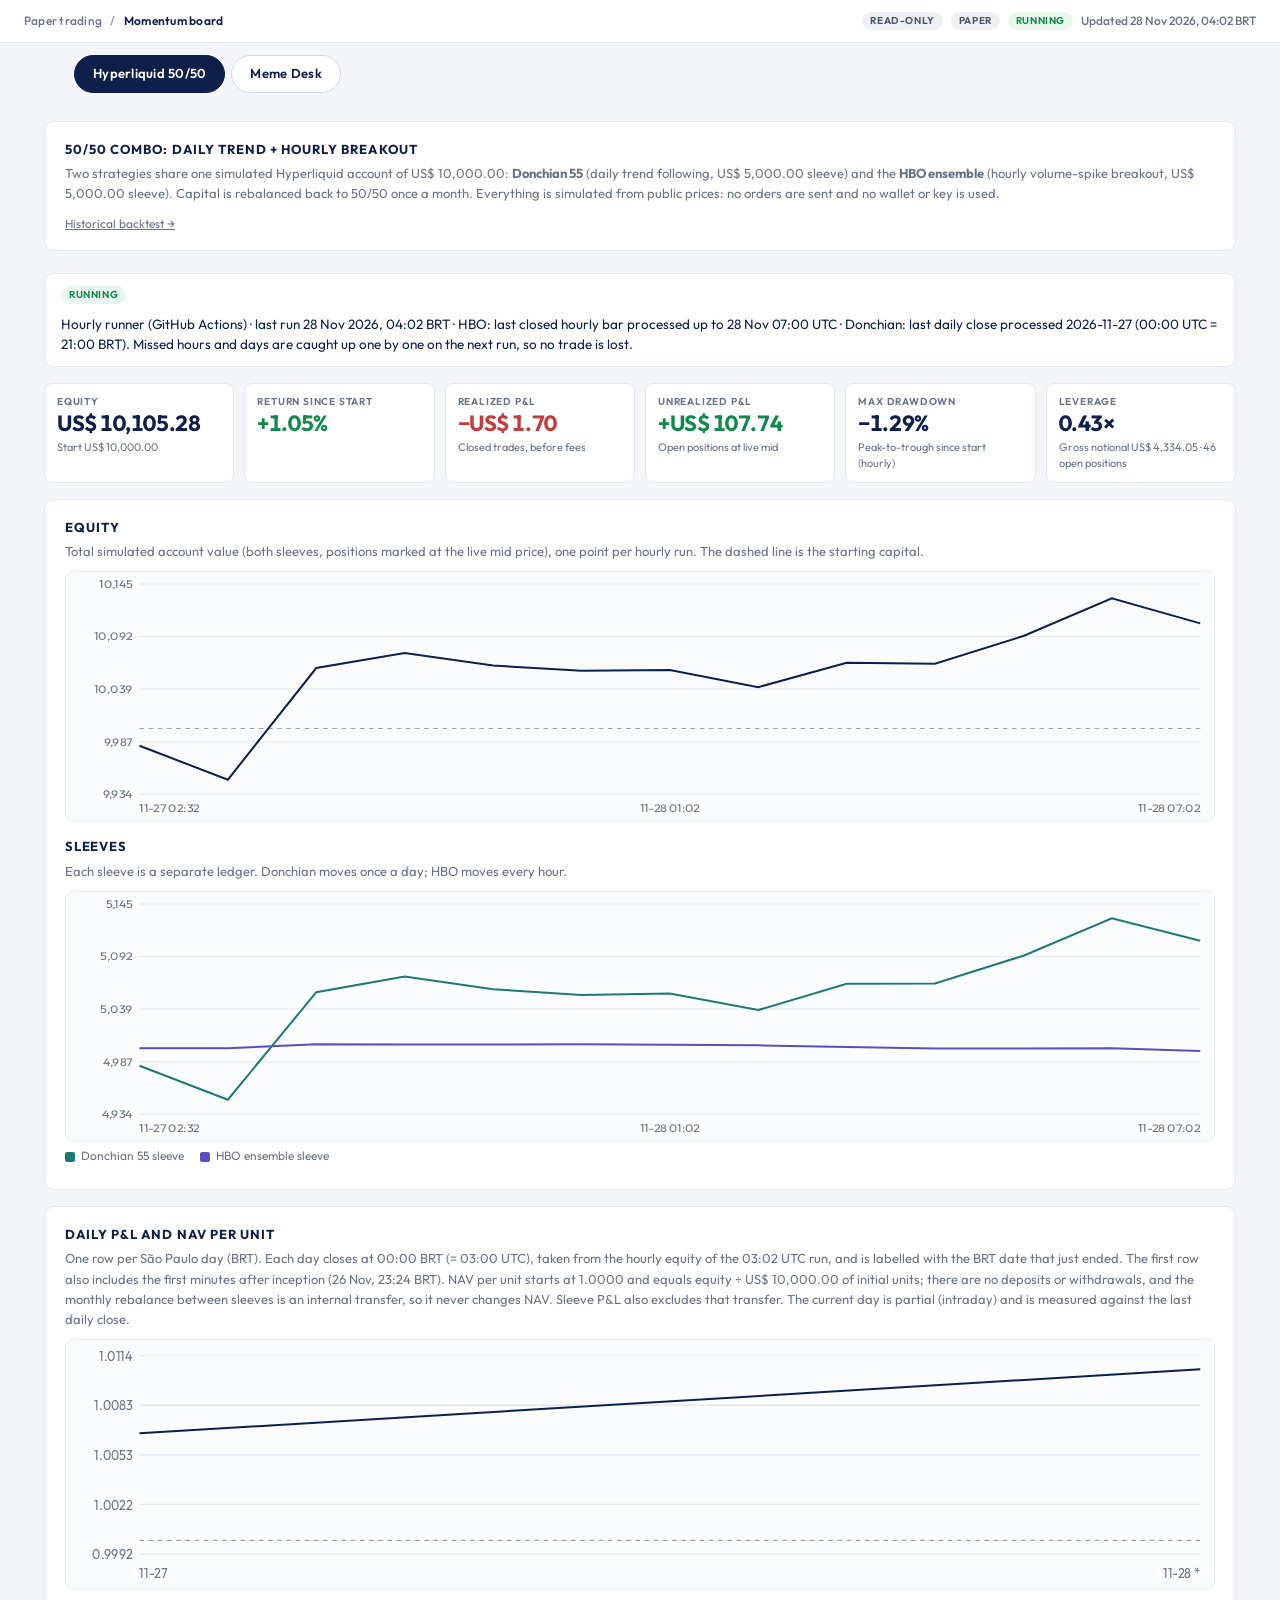
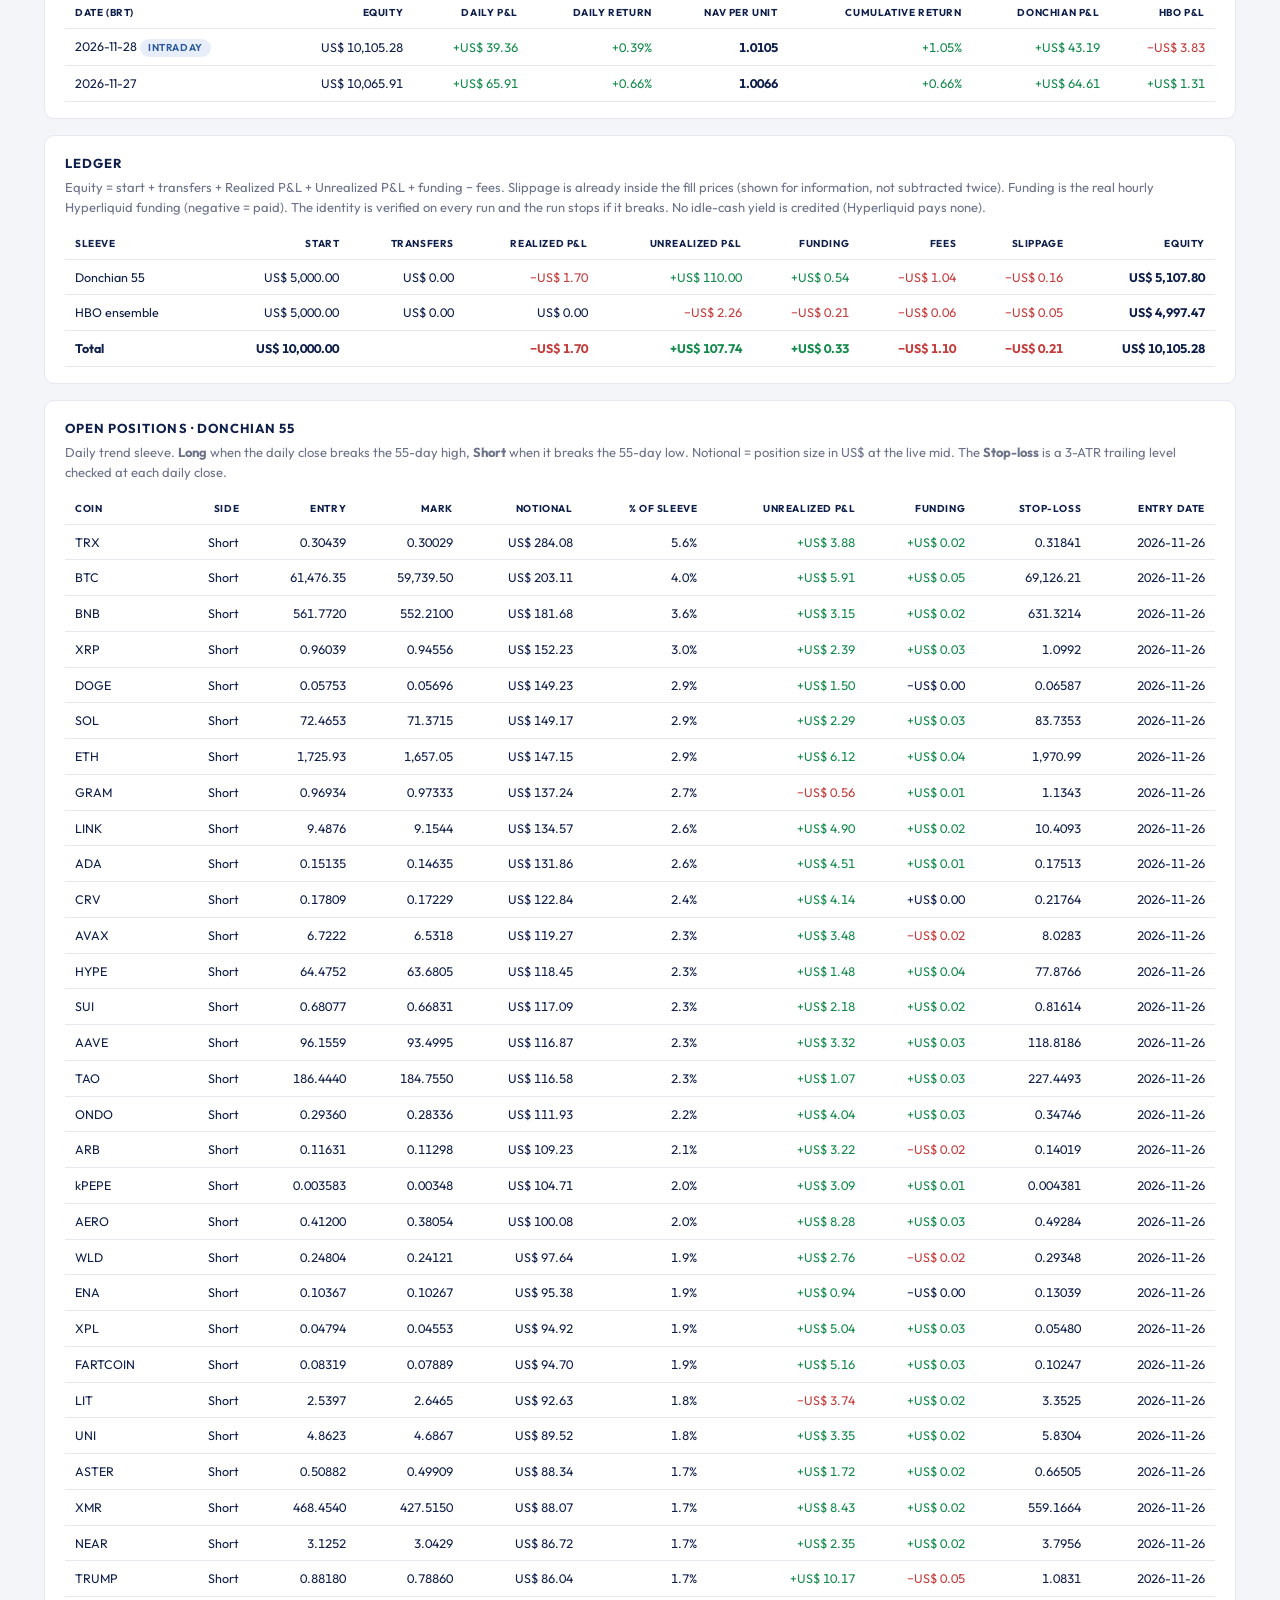
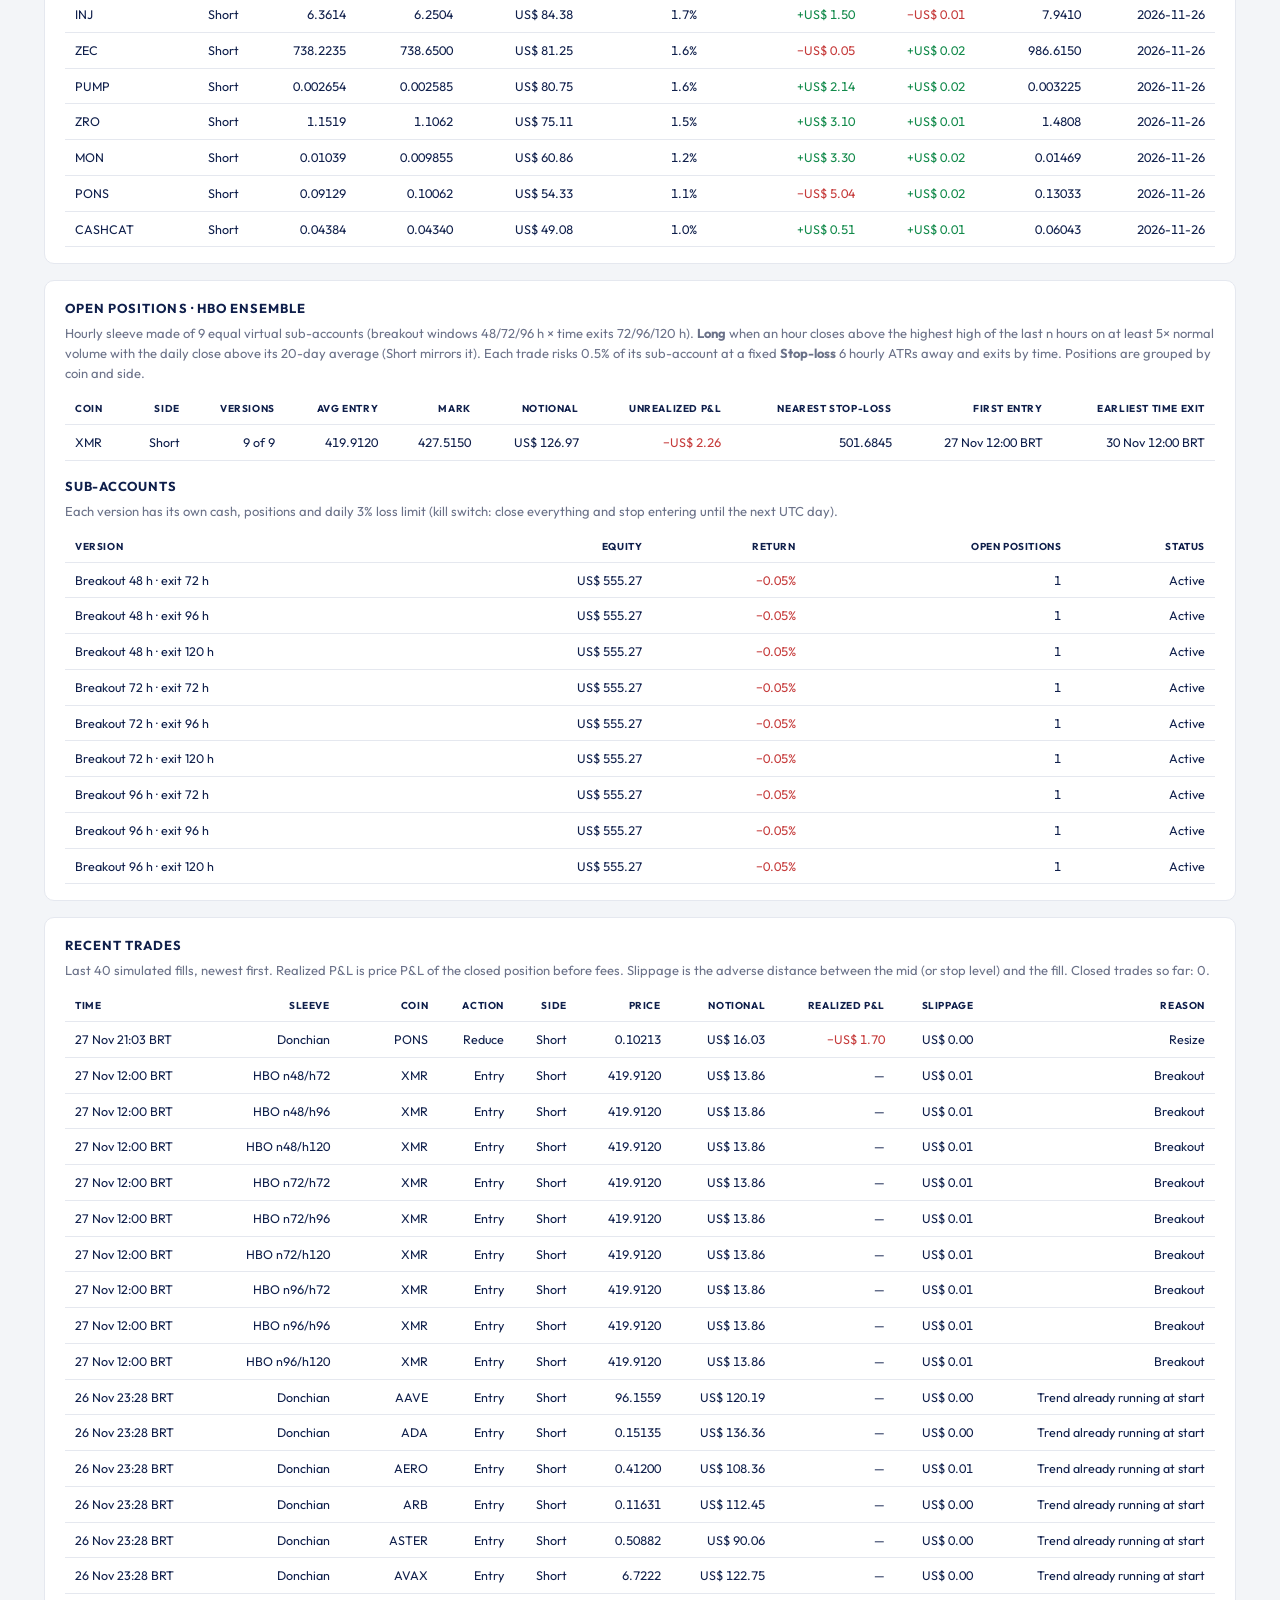
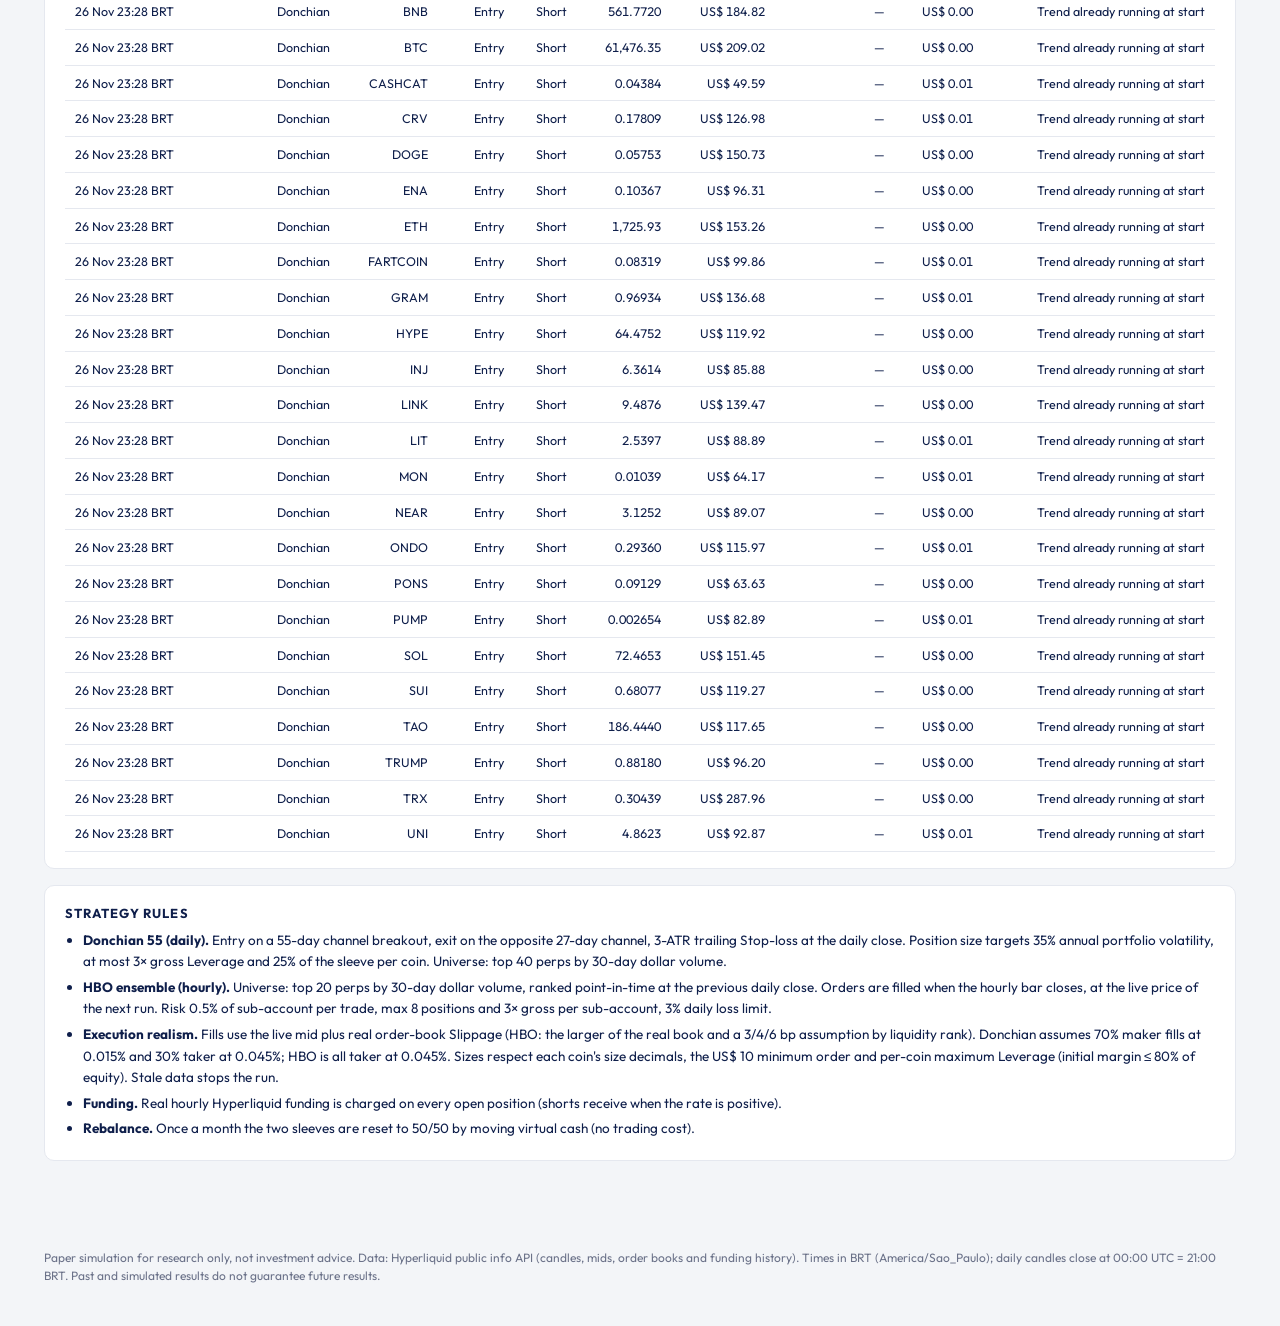
==== commit c2e0a63f: "paper run 2026-11-28 07:02 UTC" ====
--- a/index.html
+++ b/index.html
@@ -456,4 +456,4 @@
 svg.chart { height: 250px; } .panel h3 { font-size: 13px; letter-spacing: .06em; text-transform: uppercase; color: var(--navy); margin: 16px 0 4px; }
 .tabs-nav { display:flex; gap:6px; padding: 0 24px; margin: 12px auto 0; max-width: 1180px; } .tabs-nav a { padding: 8px 18px; border: 1px solid var(--line-strong); border-radius: 999px; background: var(--surface); color: var(--navy); font-size: 13px; font-weight: 600; text-decoration: none; letter-spacing: .02em; } .tabs-nav a.active { background: var(--navy); color: #fff; border-color: var(--navy); }
 .legend { display:flex; gap:16px; font-size:12px; color: var(--muted); margin-top:6px; } .legend i { display:inline-block; width:10px; height:10px; border-radius:2px; margin-right:6px; }
-</style></head><body><header class="top"><div class="crumb">Paper trading <span class="sep">/</span> <b>Momentum board</b></div><div class="top-right"><span class="badge badge-gray">Read-only</span><span class="badge badge-gray">Paper</span><span class="badge badge-green">Running</span><span class="clock">Updated 28 Nov 2026, 03:02 BRT</span></div></header><nav class="tabs-nav"><a href="index.html" class="active">Hyperliquid 50/50</a><a href="meme.html">Meme Desk</a></nav><main class="shell"><section class="intro"><h2>50/50 combo: daily trend + hourly breakout</h2><p>Two strategies share one simulated Hyperliquid account of US$ 10,000.00: <b>Donchian 55</b> (daily trend following, US$ 5,000.00 sleeve) and the <b>HBO ensemble</b> (hourly volume-spike breakout, US$ 5,000.00 sleeve). Capital is rebalanced back to 50/50 once a month. Everything is simulated from public prices: no orders are sent and no wallet or key is used.</p><p class="section-sub" style="margin:6px 0 0"><a href="backtest.html" style="color:#6b7289;font-size:12px">Historical backtest →</a></p></section><div class="status-line"><span class="badge badge-green">Running</span><span>Hourly runner (GitHub Actions) · last run 28 Nov 2026, 03:02 BRT · HBO: last closed hourly bar processed up to 28 Nov 06:00 UTC · Donchian: last daily close processed 2026-11-27 (00:00 UTC = 21:00 BRT). Missed hours and days are caught up one by one on the next run, so no trade is lost.</span></div><div class="kpi-row"><div class="kpi "><div class="k">Equity</div><div class="v">US$ 10,130.28</div><div class="d">Start US$ 10,000.00</div></div><div class="kpi up"><div class="k">Return since start</div><div class="v">+1.30%</div><div class="d"></div></div><div class="kpi down"><div class="k">Realized P&amp;L</div><div class="v">−US$ 1.70</div><div class="d">Closed trades, before fees</div></div><div class="kpi up"><div class="k">Unrealized P&amp;L</div><div class="v">+US$ 132.75</div><div class="d">Open positions at live mid</div></div><div class="kpi "><div class="k">Max drawdown</div><div class="v">−1.29%</div><div class="d">Peak-to-trough since start (hourly)</div></div><div class="kpi "><div class="k">Leverage</div><div class="v">0.43×</div><div class="d">Gross notional US$ 4,309.05 · 46 open positions</div></div></div><section class="panel"><h2>Equity</h2><p class="section-sub">Total simulated account value (both sleeves, positions marked at the live mid price), one point per hourly run. The dashed line is the starting capital.</p><svg class="chart" viewBox="0 0 1000 250" preserveAspectRatio="none" role="img"><line x1="64" x2="988" y1="224.0" y2="224.0" stroke="#e5e8ef"/><text x="58" y="228.0" text-anchor="end" font-size="11" fill="#6b7289">9,934</text><line x1="64" x2="988" y1="171.0" y2="171.0" stroke="#e5e8ef"/><text x="58" y="175.0" text-anchor="end" font-size="11" fill="#6b7289">9,987</text><line x1="64" x2="988" y1="118.0" y2="118.0" stroke="#e5e8ef"/><text x="58" y="122.0" text-anchor="end" font-size="11" fill="#6b7289">10,039</text><line x1="64" x2="988" y1="65.0" y2="65.0" stroke="#e5e8ef"/><text x="58" y="69.0" text-anchor="end" font-size="11" fill="#6b7289">10,092</text><line x1="64" x2="988" y1="12.0" y2="12.0" stroke="#e5e8ef"/><text x="58" y="16.0" text-anchor="end" font-size="11" fill="#6b7289">10,145</text><line x1="64" x2="988" y1="157.7" y2="157.7" stroke="#9aa3b5" stroke-dasharray="4 4"/><polyline points="64.0,175.1 148.0,209.4 232.0,96.8 316.0,81.7 400.0,94.3 484.0,99.6 568.0,98.8 652.0,116.1 736.0,91.4 820.0,92.4 904.0,64.5 988.0,26.6" fill="none" stroke="#0f1f4b" stroke-width="2" vector-effect="non-scaling-stroke"/><text x="64.0" y="242" text-anchor="start" font-size="11" fill="#6b7289">11-27 02:32</text><text x="568.0" y="242" text-anchor="middle" font-size="11" fill="#6b7289">11-28 01:02</text><text x="988.0" y="242" text-anchor="end" font-size="11" fill="#6b7289">11-28 06:02</text></svg><h3>Sleeves</h3><p class="section-sub">Each sleeve is a separate ledger. Donchian moves once a day; HBO moves every hour.</p><svg class="chart" viewBox="0 0 1000 250" preserveAspectRatio="none" role="img"><line x1="64" x2="988" y1="224.0" y2="224.0" stroke="#e5e8ef"/><text x="58" y="228.0" text-anchor="end" font-size="11" fill="#6b7289">4,934</text><line x1="64" x2="988" y1="171.0" y2="171.0" stroke="#e5e8ef"/><text x="58" y="175.0" text-anchor="end" font-size="11" fill="#6b7289">4,987</text><line x1="64" x2="988" y1="118.0" y2="118.0" stroke="#e5e8ef"/><text x="58" y="122.0" text-anchor="end" font-size="11" fill="#6b7289">5,039</text><line x1="64" x2="988" y1="65.0" y2="65.0" stroke="#e5e8ef"/><text x="58" y="69.0" text-anchor="end" font-size="11" fill="#6b7289">5,092</text><line x1="64" x2="988" y1="12.0" y2="12.0" stroke="#e5e8ef"/><text x="58" y="16.0" text-anchor="end" font-size="11" fill="#6b7289">5,145</text><polyline points="64.0,175.1 148.0,209.4 232.0,101.0 316.0,85.3 400.0,98.0 484.0,103.8 568.0,102.4 652.0,119.0 736.0,92.6 820.0,92.2 904.0,64.2 988.0,26.6" fill="none" stroke="#1b7a78" stroke-width="2" vector-effect="non-scaling-stroke"/><polyline points="64.0,157.6 148.0,157.6 232.0,153.4 316.0,153.8 400.0,153.8 484.0,153.4 568.0,153.9 652.0,154.6 736.0,156.3 820.0,157.7 904.0,157.7 988.0,157.4" fill="none" stroke="#5a4fbf" stroke-width="2" vector-effect="non-scaling-stroke"/><text x="64.0" y="242" text-anchor="start" font-size="11" fill="#6b7289">11-27 02:32</text><text x="568.0" y="242" text-anchor="middle" font-size="11" fill="#6b7289">11-28 01:02</text><text x="988.0" y="242" text-anchor="end" font-size="11" fill="#6b7289">11-28 06:02</text></svg><div class="legend"><span><i style="background:#1b7a78"></i>Donchian 55 sleeve</span><span><i style="background:#5a4fbf"></i>HBO ensemble sleeve</span></div></section><section class="panel"><h2>Daily P&amp;L and NAV per unit</h2><p class="section-sub">One row per São Paulo day (BRT). Each day closes at 00:00 BRT (= 03:00 UTC), taken from the hourly equity of the 03:02 UTC run, and is labelled with the BRT date that just ended. The first row also includes the first minutes after inception (26 Nov, 23:24 BRT). NAV per unit starts at 1.0000 and equals equity ÷ US$ 10,000.00 of initial units; there are no deposits or withdrawals, and the monthly rebalance between sleeves is an internal transfer, so it never changes NAV. Sleeve P&amp;L also excludes that transfer. The current day is partial (intraday) and is measured against the last daily close.</p><svg class="chart" viewBox="0 0 1000 190" preserveAspectRatio="none" role="img"><line x1="64" x2="988" y1="164.0" y2="164.0" stroke="#e5e8ef"/><text x="58" y="168.0" text-anchor="end" font-size="11" fill="#6b7289">0.9990</text><line x1="64" x2="988" y1="126.0" y2="126.0" stroke="#e5e8ef"/><text x="58" y="130.0" text-anchor="end" font-size="11" fill="#6b7289">1.0027</text><line x1="64" x2="988" y1="88.0" y2="88.0" stroke="#e5e8ef"/><text x="58" y="92.0" text-anchor="end" font-size="11" fill="#6b7289">1.0065</text><line x1="64" x2="988" y1="50.0" y2="50.0" stroke="#e5e8ef"/><text x="58" y="54.0" text-anchor="end" font-size="11" fill="#6b7289">1.0103</text><line x1="64" x2="988" y1="12.0" y2="12.0" stroke="#e5e8ef"/><text x="58" y="16.0" text-anchor="end" font-size="11" fill="#6b7289">1.0141</text><line x1="64" x2="988" y1="153.5" y2="153.5" stroke="#9aa3b5" stroke-dasharray="4 4"/><polyline points="64.0,87.2 988.0,22.5" fill="none" stroke="#0f1f4b" stroke-width="2" vector-effect="non-scaling-stroke"/><text x="64.0" y="182" text-anchor="start" font-size="11" fill="#6b7289">11-27</text><text x="988.0" y="182" text-anchor="end" font-size="11" fill="#6b7289">11-28 *</text></svg><div class="table-wrap"><table><thead><tr><th class=l>Date (BRT)</th><th>Equity</th><th>Daily P&amp;L</th><th>Daily return</th><th>NAV per unit</th><th>Cumulative return</th><th>Donchian P&amp;L</th><th>HBO P&amp;L</th></tr></thead><tbody><tr><td class="l ">2026-11-28 <span class="badge badge-blue">intraday</span></td><td class="">US$ 10,130.28</td><td class="pos">+US$ 64.37</td><td class="pos">+0.64%</td><td class=""><b>1.0130</b></td><td class="pos">+1.30%</td><td class="pos">+US$ 65.47</td><td class="neg">−US$ 1.10</td></tr><tr><td class="l ">2026-11-27</td><td class="">US$ 10,065.91</td><td class="pos">+US$ 65.91</td><td class="pos">+0.66%</td><td class=""><b>1.0066</b></td><td class="pos">+0.66%</td><td class="pos">+US$ 64.61</td><td class="pos">+US$ 1.31</td></tr></tbody></table></div></section><section class="panel"><h2>Ledger</h2><p class="section-sub">Equity = start + transfers + Realized P&amp;L + Unrealized P&amp;L + funding − fees. Slippage is already inside the fill prices (shown for information, not subtracted twice). Funding is the real hourly Hyperliquid funding (negative = paid). The identity is verified on every run and the run stops if it breaks. No idle-cash yield is credited (Hyperliquid pays none).</p><div class="table-wrap"><table><thead><tr><th class=l>Sleeve</th><th>Start</th><th>Transfers</th><th>Realized P&amp;L</th><th>Unrealized P&amp;L</th><th>Funding</th><th>Fees</th><th>Slippage</th><th>Equity</th></tr></thead><tbody><tr><td class="l ">Donchian 55</td><td class="">US$ 5,000.00</td><td class="">US$ 0.00</td><td class="neg">−US$ 1.70</td><td class="pos">+US$ 132.27</td><td class="pos">+US$ 0.54</td><td class="neg">−US$ 1.04</td><td class="neg">−US$ 0.16</td><td class=""><b>US$ 5,130.07</b></td></tr><tr><td class="l ">HBO ensemble</td><td class="">US$ 5,000.00</td><td class="">US$ 0.00</td><td class="">US$ 0.00</td><td class="pos">+US$ 0.47</td><td class="neg">−US$ 0.21</td><td class="neg">−US$ 0.06</td><td class="neg">−US$ 0.05</td><td class=""><b>US$ 5,000.21</b></td></tr><tr><td class="l "><b>Total</b></td><td class=""><b>US$ 10,000.00</b></td><td class=""></td><td class="neg"><b>−US$ 1.70</b></td><td class="pos"><b>+US$ 132.75</b></td><td class="pos"><b>+US$ 0.33</b></td><td class="neg"><b>−US$ 1.10</b></td><td class="neg"><b>−US$ 0.21</b></td><td class=""><b>US$ 10,130.28</b></td></tr></tbody></table></div></section><section class="panel"><h2>Open positions · Donchian 55</h2><p class="section-sub">Daily trend sleeve. <b>Long</b> when the daily close breaks the 55-day high, <b>Short</b> when it breaks the 55-day low. Notional = position size in US$ at the live mid. The <b>Stop-loss</b> is a 3-ATR trailing level checked at each daily close.</p><div class="table-wrap"><table><thead><tr><th class=l>Coin</th><th>Side</th><th>Entry</th><th>Mark</th><th>Notional</th><th>% of sleeve</th><th>Unrealized P&amp;L</th><th>Funding</th><th>Stop-loss</th><th>Entry date</th></tr></thead><tbody><tr><td class="l ">TRX</td><td class="">Short</td><td class="">0.30439</td><td class="">0.29886</td><td class="">US$ 282.73</td><td class="">5.5%</td><td class="pos">+US$ 5.23</td><td class="pos">+US$ 0.02</td><td class="">0.31841</td><td class="">2026-11-26</td></tr><tr><td class="l ">BTC</td><td class="">Short</td><td class="">61,476.35</td><td class="">59,729.50</td><td class="">US$ 203.08</td><td class="">4.0%</td><td class="pos">+US$ 5.94</td><td class="pos">+US$ 0.05</td><td class="">69,126.21</td><td class="">2026-11-26</td></tr><tr><td class="l ">BNB</td><td class="">Short</td><td class="">561.7720</td><td class="">551.5000</td><td class="">US$ 181.44</td><td class="">3.5%</td><td class="pos">+US$ 3.38</td><td class="pos">+US$ 0.02</td><td class="">631.3214</td><td class="">2026-11-26</td></tr><tr><td class="l ">XRP</td><td class="">Short</td><td class="">0.96039</td><td class="">0.94625</td><td class="">US$ 152.35</td><td class="">3.0%</td><td class="pos">+US$ 2.28</td><td class="pos">+US$ 0.03</td><td class="">1.0992</td><td class="">2026-11-26</td></tr><tr><td class="l ">DOGE</td><td class="">Short</td><td class="">0.05753</td><td class="">0.05684</td><td class="">US$ 148.93</td><td class="">2.9%</td><td class="pos">+US$ 1.79</td><td class="">−US$ 0.00</td><td class="">0.06587</td><td class="">2026-11-26</td></tr><tr><td class="l ">SOL</td><td class="">Short</td><td class="">72.4653</td><td class="">71.2215</td><td class="">US$ 148.85</td><td class="">2.9%</td><td class="pos">+US$ 2.60</td><td class="pos">+US$ 0.03</td><td class="">83.7353</td><td class="">2026-11-26</td></tr><tr><td class="l ">ETH</td><td class="">Short</td><td class="">1,725.93</td><td class="">1,655.75</td><td class="">US$ 147.03</td><td class="">2.9%</td><td class="pos">+US$ 6.23</td><td class="pos">+US$ 0.04</td><td class="">1,970.99</td><td class="">2026-11-26</td></tr><tr><td class="l ">GRAM</td><td class="">Short</td><td class="">0.96934</td><td class="">0.97289</td><td class="">US$ 137.18</td><td class="">2.7%</td><td class="neg">−US$ 0.50</td><td class="pos">+US$ 0.01</td><td class="">1.1343</td><td class="">2026-11-26</td></tr><tr><td class="l ">LINK</td><td class="">Short</td><td class="">9.4876</td><td class="">9.1575</td><td class="">US$ 134.61</td><td class="">2.6%</td><td class="pos">+US$ 4.85</td><td class="pos">+US$ 0.02</td><td class="">10.4093</td><td class="">2026-11-26</td></tr><tr><td class="l ">ADA</td><td class="">Short</td><td class="">0.15135</td><td class="">0.14575</td><td class="">US$ 131.32</td><td class="">2.6%</td><td class="pos">+US$ 5.05</td><td class="pos">+US$ 0.01</td><td class="">0.17513</td><td class="">2026-11-26</td></tr><tr><td class="l ">CRV</td><td class="">Short</td><td class="">0.17809</td><td class="">0.17066</td><td class="">US$ 121.68</td><td class="">2.4%</td><td class="pos">+US$ 5.30</td><td class="">+US$ 0.00</td><td class="">0.21764</td><td class="">2026-11-26</td></tr><tr><td class="l ">AVAX</td><td class="">Short</td><td class="">6.7222</td><td class="">6.5223</td><td class="">US$ 119.10</td><td class="">2.3%</td><td class="pos">+US$ 3.65</td><td class="neg">−US$ 0.02</td><td class="">8.0283</td><td class="">2026-11-26</td></tr><tr><td class="l ">HYPE</td><td class="">Short</td><td class="">64.4752</td><td class="">62.9055</td><td class="">US$ 117.00</td><td class="">2.3%</td><td class="pos">+US$ 2.92</td><td class="pos">+US$ 0.04</td><td class="">77.8766</td><td class="">2026-11-26</td></tr><tr><td class="l ">TAO</td><td class="">Short</td><td class="">186.4440</td><td class="">184.6650</td><td class="">US$ 116.52</td><td class="">2.3%</td><td class="pos">+US$ 1.12</td><td class="pos">+US$ 0.03</td><td class="">227.4493</td><td class="">2026-11-26</td></tr><tr><td class="l ">SUI</td><td class="">Short</td><td class="">0.68077</td><td class="">0.66463</td><td class="">US$ 116.44</td><td class="">2.3%</td><td class="pos">+US$ 2.83</td><td class="pos">+US$ 0.02</td><td class="">0.81614</td><td class="">2026-11-26</td></tr><tr><td class="l ">AAVE</td><td class="">Short</td><td class="">96.1559</td><td class="">92.8915</td><td class="">US$ 116.11</td><td class="">2.3%</td><td class="pos">+US$ 4.08</td><td class="pos">+US$ 0.03</td><td class="">118.8186</td><td class="">2026-11-26</td></tr><tr><td class="l ">ONDO</td><td class="">Short</td><td class="">0.29360</td><td class="">0.28202</td><td class="">US$ 111.40</td><td class="">2.2%</td><td class="pos">+US$ 4.57</td><td class="pos">+US$ 0.03</td><td class="">0.34746</td><td class="">2026-11-26</td></tr><tr><td class="l ">ARB</td><td class="">Short</td><td class="">0.11631</td><td class="">0.11160</td><td class="">US$ 107.89</td><td class="">2.1%</td><td class="pos">+US$ 4.55</td><td class="neg">−US$ 0.02</td><td class="">0.14019</td><td class="">2026-11-26</td></tr><tr><td class="l ">kPEPE</td><td class="">Short</td><td class="">0.003583</td><td class="">0.003458</td><td class="">US$ 104.05</td><td class="">2.0%</td><td class="pos">+US$ 3.76</td><td class="pos">+US$ 0.01</td><td class="">0.004381</td><td class="">2026-11-26</td></tr><tr><td class="l ">AERO</td><td class="">Short</td><td class="">0.41200</td><td class="">0.38182</td><td class="">US$ 100.42</td><td class="">2.0%</td><td class="pos">+US$ 7.94</td><td class="pos">+US$ 0.03</td><td class="">0.49284</td><td class="">2026-11-26</td></tr><tr><td class="l ">WLD</td><td class="">Short</td><td class="">0.24804</td><td class="">0.23973</td><td class="">US$ 97.04</td><td class="">1.9%</td><td class="pos">+US$ 3.36</td><td class="neg">−US$ 0.02</td><td class="">0.29348</td><td class="">2026-11-26</td></tr><tr><td class="l ">XPL</td><td class="">Short</td><td class="">0.04794</td><td class="">0.04539</td><td class="">US$ 94.63</td><td class="">1.8%</td><td class="pos">+US$ 5.33</td><td class="pos">+US$ 0.03</td><td class="">0.05480</td><td class="">2026-11-26</td></tr><tr><td class="l ">ENA</td><td class="">Short</td><td class="">0.10367</td><td class="">0.10135</td><td class="">US$ 94.15</td><td class="">1.8%</td><td class="pos">+US$ 2.16</td><td class="">−US$ 0.00</td><td class="">0.13039</td><td class="">2026-11-26</td></tr><tr><td class="l ">FARTCOIN</td><td class="">Short</td><td class="">0.08319</td><td class="">0.07823</td><td class="">US$ 93.91</td><td class="">1.8%</td><td class="pos">+US$ 5.95</td><td class="pos">+US$ 0.03</td><td class="">0.10247</td><td class="">2026-11-26</td></tr><tr><td class="l ">LIT</td><td class="">Short</td><td class="">2.5397</td><td class="">2.6178</td><td class="">US$ 91.62</td><td class="">1.8%</td><td class="neg">−US$ 2.74</td><td class="pos">+US$ 0.02</td><td class="">3.3525</td><td class="">2026-11-26</td></tr><tr><td class="l ">UNI</td><td class="">Short</td><td class="">4.8623</td><td class="">4.6516</td><td class="">US$ 88.84</td><td class="">1.7%</td><td class="pos">+US$ 4.02</td><td class="pos">+US$ 0.02</td><td class="">5.8304</td><td class="">2026-11-26</td></tr><tr><td class="l ">ASTER</td><td class="">Short</td><td class="">0.50882</td><td class="">0.49721</td><td class="">US$ 88.01</td><td class="">1.7%</td><td class="pos">+US$ 2.06</td><td class="pos">+US$ 0.02</td><td class="">0.66505</td><td class="">2026-11-26</td></tr><tr><td class="l ">XMR</td><td class="">Short</td><td class="">468.4540</td><td class="">418.3150</td><td class="">US$ 86.17</td><td class="">1.7%</td><td class="pos">+US$ 10.33</td><td class="pos">+US$ 0.02</td><td class="">559.1664</td><td class="">2026-11-26</td></tr><tr><td class="l ">NEAR</td><td class="">Short</td><td class="">3.1252</td><td class="">3.0156</td><td class="">US$ 85.95</td><td class="">1.7%</td><td class="pos">+US$ 3.12</td><td class="pos">+US$ 0.02</td><td class="">3.7956</td><td class="">2026-11-26</td></tr><tr><td class="l ">TRUMP</td><td class="">Short</td><td class="">0.88180</td><td class="">0.77419</td><td class="">US$ 84.46</td><td class="">1.6%</td><td class="pos">+US$ 11.74</td><td class="neg">−US$ 0.05</td><td class="">1.0831</td><td class="">2026-11-26</td></tr><tr><td class="l ">INJ</td><td class="">Short</td><td class="">6.3614</td><td class="">6.2077</td><td class="">US$ 83.80</td><td class="">1.6%</td><td class="pos">+US$ 2.07</td><td class="neg">−US$ 0.01</td><td class="">7.9410</td><td class="">2026-11-26</td></tr><tr><td class="l ">ZEC</td><td class="">Short</td><td class="">738.2235</td><td class="">737.9450</td><td class="">US$ 81.17</td><td class="">1.6%</td><td class="pos">+US$ 0.03</td><td class="pos">+US$ 0.02</td><td class="">986.6150</td><td class="">2026-11-26</td></tr><tr><td class="l ">PUMP</td><td class="">Short</td><td class="">0.002654</td><td class="">0.002567</td><td class="">US$ 80.19</td><td class="">1.6%</td><td class="pos">+US$ 2.70</td><td class="pos">+US$ 0.02</td><td class="">0.003225</td><td class="">2026-11-26</td></tr><tr><td class="l ">ZRO</td><td class="">Short</td><td class="">1.1519</td><td class="">1.0933</td><td class="">US$ 74.24</td><td class="">1.4%</td><td class="pos">+US$ 3.98</td><td class="pos">+US$ 0.01</td><td class="">1.4808</td><td class="">2026-11-26</td></tr><tr><td class="l ">MON</td><td class="">Short</td><td class="">0.01039</td><td class="">0.009782</td><td class="">US$ 60.41</td><td class="">1.2%</td><td class="pos">+US$ 3.75</td><td class="pos">+US$ 0.02</td><td class="">0.01469</td><td class="">2026-11-26</td></tr><tr><td class="l ">PONS</td><td class="">Short</td><td class="">0.09129</td><td class="">0.09830</td><td class="">US$ 53.08</td><td class="">1.0%</td><td class="neg">−US$ 3.79</td><td class="pos">+US$ 0.02</td><td class="">0.13033</td><td class="">2026-11-26</td></tr><tr><td class="l ">CASHCAT</td><td class="">Short</td><td class="">0.04384</td><td class="">0.04332</td><td class="">US$ 48.99</td><td class="">1.0%</td><td class="pos">+US$ 0.60</td><td class="pos">+US$ 0.01</td><td class="">0.06043</td><td class="">2026-11-26</td></tr></tbody></table></div></section><section class="panel"><h2>Open positions · HBO ensemble</h2><p class="section-sub">Hourly sleeve made of 9 equal virtual sub-accounts (breakout windows 48/72/96 h × time exits 72/96/120 h). <b>Long</b> when an hour closes above the highest high of the last n hours on at least 5× normal volume with the daily close above its 20-day average (Short mirrors it). Each trade risks 0.5% of its sub-account at a fixed <b>Stop-loss</b> 6 hourly ATRs away and exits by time. Positions are grouped by coin and side.</p><div class="table-wrap"><table><thead><tr><th class=l>Coin</th><th>Side</th><th>Versions</th><th>Avg entry</th><th>Mark</th><th>Notional</th><th>Unrealized P&amp;L</th><th>Nearest stop-loss</th><th>First entry</th><th>Earliest time exit</th></tr></thead><tbody><tr><td class="l ">XMR</td><td class="">Short</td><td class="">9 of 9</td><td class="">419.9120</td><td class="">418.3150</td><td class="">US$ 124.24</td><td class="pos">+US$ 0.47</td><td class="">501.6845</td><td class="">27 Nov 12:00 BRT</td><td class="">30 Nov 12:00 BRT</td></tr></tbody></table></div><h3>Sub-accounts</h3><p class="section-sub">Each version has its own cash, positions and daily 3% loss limit (kill switch: close everything and stop entering until the next UTC day).</p><div class="table-wrap"><table><thead><tr><th class=l>Version</th><th>Equity</th><th>Return</th><th>Open positions</th><th>Status</th></tr></thead><tbody><tr><td class="l ">Breakout 48 h · exit 72 h</td><td class="">US$ 555.58</td><td class="pos">+0.00%</td><td class="">1</td><td class="">Active</td></tr><tr><td class="l ">Breakout 48 h · exit 96 h</td><td class="">US$ 555.58</td><td class="pos">+0.00%</td><td class="">1</td><td class="">Active</td></tr><tr><td class="l ">Breakout 48 h · exit 120 h</td><td class="">US$ 555.58</td><td class="pos">+0.00%</td><td class="">1</td><td class="">Active</td></tr><tr><td class="l ">Breakout 72 h · exit 72 h</td><td class="">US$ 555.58</td><td class="pos">+0.00%</td><td class="">1</td><td class="">Active</td></tr><tr><td class="l ">Breakout 72 h · exit 96 h</td><td class="">US$ 555.58</td><td class="pos">+0.00%</td><td class="">1</td><td class="">Active</td></tr><tr><td class="l ">Breakout 72 h · exit 120 h</td><td class="">US$ 555.58</td><td class="pos">+0.00%</td><td class="">1</td><td class="">Active</td></tr><tr><td class="l ">Breakout 96 h · exit 72 h</td><td class="">US$ 555.58</td><td class="pos">+0.00%</td><td class="">1</td><td class="">Active</td></tr><tr><td class="l ">Breakout 96 h · exit 96 h</td><td class="">US$ 555.58</td><td class="pos">+0.00%</td><td class="">1</td><td class="">Active</td></tr><tr><td class="l ">Breakout 96 h · exit 120 h</td><td class="">US$ 555.58</td><td class="pos">+0.00%</td><td class="">1</td><td class="">Active</td></tr></tbody></table></div></section><section class="panel"><h2>Recent trades</h2><p class="section-sub">Last 40 simulated fills, newest first. Realized P&amp;L is price P&amp;L of the closed position before fees. Slippage is the adverse distance between the mid (or stop level) and the fill. Closed trades so far: 0.</p><div class="table-wrap"><table><thead><tr><th class=l>Time</th><th>Sleeve</th><th>Coin</th><th>Action</th><th>Side</th><th>Price</th><th>Notional</th><th>Realized P&amp;L</th><th>Slippage</th><th>Reason</th></tr></thead><tbody><tr><td class="l ">27 Nov 21:03 BRT</td><td class="">Donchian</td><td class="">PONS</td><td class="">Reduce</td><td class="">Short</td><td class="">0.10213</td><td class="">US$ 16.03</td><td class="neg">−US$ 1.70</td><td class="">US$ 0.00</td><td class="">Resize</td></tr><tr><td class="l ">27 Nov 12:00 BRT</td><td class="">HBO n48/h72</td><td class="">XMR</td><td class="">Entry</td><td class="">Short</td><td class="">419.9120</td><td class="">US$ 13.86</td><td class="">—</td><td class="">US$ 0.01</td><td class="">Breakout</td></tr><tr><td class="l ">27 Nov 12:00 BRT</td><td class="">HBO n48/h96</td><td class="">XMR</td><td class="">Entry</td><td class="">Short</td><td class="">419.9120</td><td class="">US$ 13.86</td><td class="">—</td><td class="">US$ 0.01</td><td class="">Breakout</td></tr><tr><td class="l ">27 Nov 12:00 BRT</td><td class="">HBO n48/h120</td><td class="">XMR</td><td class="">Entry</td><td class="">Short</td><td class="">419.9120</td><td class="">US$ 13.86</td><td class="">—</td><td class="">US$ 0.01</td><td class="">Breakout</td></tr><tr><td class="l ">27 Nov 12:00 BRT</td><td class="">HBO n72/h72</td><td class="">XMR</td><td class="">Entry</td><td class="">Short</td><td class="">419.9120</td><td class="">US$ 13.86</td><td class="">—</td><td class="">US$ 0.01</td><td class="">Breakout</td></tr><tr><td class="l ">27 Nov 12:00 BRT</td><td class="">HBO n72/h96</td><td class="">XMR</td><td class="">Entry</td><td class="">Short</td><td class="">419.9120</td><td class="">US$ 13.86</td><td class="">—</td><td class="">US$ 0.01</td><td class="">Breakout</td></tr><tr><td class="l ">27 Nov 12:00 BRT</td><td class="">HBO n72/h120</td><td class="">XMR</td><td class="">Entry</td><td class="">Short</td><td class="">419.9120</td><td class="">US$ 13.86</td><td class="">—</td><td class="">US$ 0.01</td><td class="">Breakout</td></tr><tr><td class="l ">27 Nov 12:00 BRT</td><td class="">HBO n96/h72</td><td class="">XMR</td><td class="">Entry</td><td class="">Short</td><td class="">419.9120</td><td class="">US$ 13.86</td><td class="">—</td><td class="">US$ 0.01</td><td class="">Breakout</td></tr><tr><td class="l ">27 Nov 12:00 BRT</td><td class="">HBO n96/h96</td><td class="">XMR</td><td class="">Entry</td><td class="">Short</td><td class="">419.9120</td><td class="">US$ 13.86</td><td class="">—</td><td class="">US$ 0.01</td><td class="">Breakout</td></tr><tr><td class="l ">27 Nov 12:00 BRT</td><td class="">HBO n96/h120</td><td class="">XMR</td><td class="">Entry</td><td class="">Short</td><td class="">419.9120</td><td class="">US$ 13.86</td><td class="">—</td><td class="">US$ 0.01</td><td class="">Breakout</td></tr><tr><td class="l ">26 Nov 23:28 BRT</td><td class="">Donchian</td><td class="">AAVE</td><td class="">Entry</td><td class="">Short</td><td class="">96.1559</td><td class="">US$ 120.19</td><td class="">—</td><td class="">US$ 0.00</td><td class="">Trend already running at start</td></tr><tr><td class="l ">26 Nov 23:28 BRT</td><td class="">Donchian</td><td class="">ADA</td><td class="">Entry</td><td class="">Short</td><td class="">0.15135</td><td class="">US$ 136.36</td><td class="">—</td><td class="">US$ 0.00</td><td class="">Trend already running at start</td></tr><tr><td class="l ">26 Nov 23:28 BRT</td><td class="">Donchian</td><td class="">AERO</td><td class="">Entry</td><td class="">Short</td><td class="">0.41200</td><td class="">US$ 108.36</td><td class="">—</td><td class="">US$ 0.01</td><td class="">Trend already running at start</td></tr><tr><td class="l ">26 Nov 23:28 BRT</td><td class="">Donchian</td><td class="">ARB</td><td class="">Entry</td><td class="">Short</td><td class="">0.11631</td><td class="">US$ 112.45</td><td class="">—</td><td class="">US$ 0.00</td><td class="">Trend already running at start</td></tr><tr><td class="l ">26 Nov 23:28 BRT</td><td class="">Donchian</td><td class="">ASTER</td><td class="">Entry</td><td class="">Short</td><td class="">0.50882</td><td class="">US$ 90.06</td><td class="">—</td><td class="">US$ 0.00</td><td class="">Trend already running at start</td></tr><tr><td class="l ">26 Nov 23:28 BRT</td><td class="">Donchian</td><td class="">AVAX</td><td class="">Entry</td><td class="">Short</td><td class="">6.7222</td><td class="">US$ 122.75</td><td class="">—</td><td class="">US$ 0.00</td><td class="">Trend already running at start</td></tr><tr><td class="l ">26 Nov 23:28 BRT</td><td class="">Donchian</td><td class="">BNB</td><td class="">Entry</td><td class="">Short</td><td class="">561.7720</td><td class="">US$ 184.82</td><td class="">—</td><td class="">US$ 0.00</td><td class="">Trend already running at start</td></tr><tr><td class="l ">26 Nov 23:28 BRT</td><td class="">Donchian</td><td class="">BTC</td><td class="">Entry</td><td class="">Short</td><td class="">61,476.35</td><td class="">US$ 209.02</td><td class="">—</td><td class="">US$ 0.00</td><td class="">Trend already running at start</td></tr><tr><td class="l ">26 Nov 23:28 BRT</td><td class="">Donchian</td><td class="">CASHCAT</td><td class="">Entry</td><td class="">Short</td><td class="">0.04384</td><td class="">US$ 49.59</td><td class="">—</td><td class="">US$ 0.01</td><td class="">Trend already running at start</td></tr><tr><td class="l ">26 Nov 23:28 BRT</td><td class="">Donchian</td><td class="">CRV</td><td class="">Entry</td><td class="">Short</td><td class="">0.17809</td><td class="">US$ 126.98</td><td class="">—</td><td class="">US$ 0.01</td><td class="">Trend already running at start</td></tr><tr><td class="l ">26 Nov 23:28 BRT</td><td class="">Donchian</td><td class="">DOGE</td><td class="">Entry</td><td class="">Short</td><td class="">0.05753</td><td class="">US$ 150.73</td><td class="">—</td><td class="">US$ 0.00</td><td class="">Trend already running at start</td></tr><tr><td class="l ">26 Nov 23:28 BRT</td><td class="">Donchian</td><td class="">ENA</td><td class="">Entry</td><td class="">Short</td><td class="">0.10367</td><td class="">US$ 96.31</td><td class="">—</td><td class="">US$ 0.00</td><td class="">Trend already running at start</td></tr><tr><td class="l ">26 Nov 23:28 BRT</td><td class="">Donchian</td><td class="">ETH</td><td class="">Entry</td><td class="">Short</td><td class="">1,725.93</td><td class="">US$ 153.26</td><td class="">—</td><td class="">US$ 0.00</td><td class="">Trend already running at start</td></tr><tr><td class="l ">26 Nov 23:28 BRT</td><td class="">Donchian</td><td class="">FARTCOIN</td><td class="">Entry</td><td class="">Short</td><td class="">0.08319</td><td class="">US$ 99.86</td><td class="">—</td><td class="">US$ 0.01</td><td class="">Trend already running at start</td></tr><tr><td class="l ">26 Nov 23:28 BRT</td><td class="">Donchian</td><td class="">GRAM</td><td class="">Entry</td><td class="">Short</td><td class="">0.96934</td><td class="">US$ 136.68</td><td class="">—</td><td class="">US$ 0.01</td><td class="">Trend already running at start</td></tr><tr><td class="l ">26 Nov 23:28 BRT</td><td class="">Donchian</td><td class="">HYPE</td><td class="">Entry</td><td class="">Short</td><td class="">64.4752</td><td class="">US$ 119.92</td><td class="">—</td><td class="">US$ 0.00</td><td class="">Trend already running at start</td></tr><tr><td class="l ">26 Nov 23:28 BRT</td><td class="">Donchian</td><td class="">INJ</td><td class="">Entry</td><td class="">Short</td><td class="">6.3614</td><td class="">US$ 85.88</td><td class="">—</td><td class="">US$ 0.00</td><td class="">Trend already running at start</td></tr><tr><td class="l ">26 Nov 23:28 BRT</td><td class="">Donchian</td><td class="">LINK</td><td class="">Entry</td><td class="">Short</td><td class="">9.4876</td><td class="">US$ 139.47</td><td class="">—</td><td class="">US$ 0.00</td><td class="">Trend already running at start</td></tr><tr><td class="l ">26 Nov 23:28 BRT</td><td class="">Donchian</td><td class="">LIT</td><td class="">Entry</td><td class="">Short</td><td class="">2.5397</td><td class="">US$ 88.89</td><td class="">—</td><td class="">US$ 0.01</td><td class="">Trend already running at start</td></tr><tr><td class="l ">26 Nov 23:28 BRT</td><td class="">Donchian</td><td class="">MON</td><td class="">Entry</td><td class="">Short</td><td class="">0.01039</td><td class="">US$ 64.17</td><td class="">—</td><td class="">US$ 0.01</td><td class="">Trend already running at start</td></tr><tr><td class="l ">26 Nov 23:28 BRT</td><td class="">Donchian</td><td class="">NEAR</td><td class="">Entry</td><td class="">Short</td><td class="">3.1252</td><td class="">US$ 89.07</td><td class="">—</td><td class="">US$ 0.00</td><td class="">Trend already running at start</td></tr><tr><td class="l ">26 Nov 23:28 BRT</td><td class="">Donchian</td><td class="">ONDO</td><td class="">Entry</td><td class="">Short</td><td class="">0.29360</td><td class="">US$ 115.97</td><td class="">—</td><td class="">US$ 0.01</td><td class="">Trend already running at start</td></tr><tr><td class="l ">26 Nov 23:28 BRT</td><td class="">Donchian</td><td class="">PONS</td><td class="">Entry</td><td class="">Short</td><td class="">0.09129</td><td class="">US$ 63.63</td><td class="">—</td><td class="">US$ 0.00</td><td class="">Trend already running at start</td></tr><tr><td class="l ">26 Nov 23:28 BRT</td><td class="">Donchian</td><td class="">PUMP</td><td class="">Entry</td><td class="">Short</td><td class="">0.002654</td><td class="">US$ 82.89</td><td class="">—</td><td class="">US$ 0.01</td><td class="">Trend already running at start</td></tr><tr><td class="l ">26 Nov 23:28 BRT</td><td class="">Donchian</td><td class="">SOL</td><td class="">Entry</td><td class="">Short</td><td class="">72.4653</td><td class="">US$ 151.45</td><td class="">—</td><td class="">US$ 0.00</td><td class="">Trend already running at start</td></tr><tr><td class="l ">26 Nov 23:28 BRT</td><td class="">Donchian</td><td class="">SUI</td><td class="">Entry</td><td class="">Short</td><td class="">0.68077</td><td class="">US$ 119.27</td><td class="">—</td><td class="">US$ 0.00</td><td class="">Trend already running at start</td></tr><tr><td class="l ">26 Nov 23:28 BRT</td><td class="">Donchian</td><td class="">TAO</td><td class="">Entry</td><td class="">Short</td><td class="">186.4440</td><td class="">US$ 117.65</td><td class="">—</td><td class="">US$ 0.00</td><td class="">Trend already running at start</td></tr><tr><td class="l ">26 Nov 23:28 BRT</td><td class="">Donchian</td><td class="">TRUMP</td><td class="">Entry</td><td class="">Short</td><td class="">0.88180</td><td class="">US$ 96.20</td><td class="">—</td><td class="">US$ 0.00</td><td class="">Trend already running at start</td></tr><tr><td class="l ">26 Nov 23:28 BRT</td><td class="">Donchian</td><td class="">TRX</td><td class="">Entry</td><td class="">Short</td><td class="">0.30439</td><td class="">US$ 287.96</td><td class="">—</td><td class="">US$ 0.00</td><td class="">Trend already running at start</td></tr><tr><td class="l ">26 Nov 23:28 BRT</td><td class="">Donchian</td><td class="">UNI</td><td class="">Entry</td><td class="">Short</td><td class="">4.8623</td><td class="">US$ 92.87</td><td class="">—</td><td class="">US$ 0.01</td><td class="">Trend already running at start</td></tr></tbody></table></div></section><section class="panel"><h2>Strategy rules</h2><ul class="rules"><li><b>Donchian 55 (daily).</b> Entry on a 55-day channel breakout, exit on the opposite 27-day channel, 3-ATR trailing Stop-loss at the daily close. Position size targets 35% annual portfolio volatility, at most 3× gross Leverage and 25% of the sleeve per coin. Universe: top 40 perps by 30-day dollar volume.</li><li><b>HBO ensemble (hourly).</b> Universe: top 20 perps by 30-day dollar volume, ranked point-in-time at the previous daily close. Orders are filled when the hourly bar closes, at the live price of the next run. Risk 0.5% of sub-account per trade, max 8 positions and 3× gross per sub-account, 3% daily loss limit.</li><li><b>Execution realism.</b> Fills use the live mid plus real order-book Slippage (HBO: the larger of the real book and a 3/4/6 bp assumption by liquidity rank). Donchian assumes 70% maker fills at 0.015% and 30% taker at 0.045%; HBO is all taker at 0.045%. Sizes respect each coin's size decimals, the US$ 10 minimum order and per-coin maximum Leverage (initial margin ≤ 80% of equity). Stale data stops the run.</li><li><b>Funding.</b> Real hourly Hyperliquid funding is charged on every open position (shorts receive when the rate is positive).</li><li><b>Rebalance.</b> Once a month the two sleeves are reset to 50/50 by moving virtual cash (no trading cost).</li></ul></section></main><footer class="foot">Paper simulation for research only, not investment advice. Data: Hyperliquid public info API (candles, mids, order books and funding history). Times in BRT (America/Sao_Paulo); daily candles close at 00:00 UTC = 21:00 BRT. Past and simulated results do not guarantee future results.</footer></body></html>+</style></head><body><header class="top"><div class="crumb">Paper trading <span class="sep">/</span> <b>Momentum board</b></div><div class="top-right"><span class="badge badge-gray">Read-only</span><span class="badge badge-gray">Paper</span><span class="badge badge-green">Running</span><span class="clock">Updated 28 Nov 2026, 04:02 BRT</span></div></header><nav class="tabs-nav"><a href="index.html" class="active">Hyperliquid 50/50</a><a href="meme.html">Meme Desk</a></nav><main class="shell"><section class="intro"><h2>50/50 combo: daily trend + hourly breakout</h2><p>Two strategies share one simulated Hyperliquid account of US$ 10,000.00: <b>Donchian 55</b> (daily trend following, US$ 5,000.00 sleeve) and the <b>HBO ensemble</b> (hourly volume-spike breakout, US$ 5,000.00 sleeve). Capital is rebalanced back to 50/50 once a month. Everything is simulated from public prices: no orders are sent and no wallet or key is used.</p><p class="section-sub" style="margin:6px 0 0"><a href="backtest.html" style="color:#6b7289;font-size:12px">Historical backtest →</a></p></section><div class="status-line"><span class="badge badge-green">Running</span><span>Hourly runner (GitHub Actions) · last run 28 Nov 2026, 04:02 BRT · HBO: last closed hourly bar processed up to 28 Nov 07:00 UTC · Donchian: last daily close processed 2026-11-27 (00:00 UTC = 21:00 BRT). Missed hours and days are caught up one by one on the next run, so no trade is lost.</span></div><div class="kpi-row"><div class="kpi "><div class="k">Equity</div><div class="v">US$ 10,105.28</div><div class="d">Start US$ 10,000.00</div></div><div class="kpi up"><div class="k">Return since start</div><div class="v">+1.05%</div><div class="d"></div></div><div class="kpi down"><div class="k">Realized P&amp;L</div><div class="v">−US$ 1.70</div><div class="d">Closed trades, before fees</div></div><div class="kpi up"><div class="k">Unrealized P&amp;L</div><div class="v">+US$ 107.74</div><div class="d">Open positions at live mid</div></div><div class="kpi "><div class="k">Max drawdown</div><div class="v">−1.29%</div><div class="d">Peak-to-trough since start (hourly)</div></div><div class="kpi "><div class="k">Leverage</div><div class="v">0.43×</div><div class="d">Gross notional US$ 4,334.05 · 46 open positions</div></div></div><section class="panel"><h2>Equity</h2><p class="section-sub">Total simulated account value (both sleeves, positions marked at the live mid price), one point per hourly run. The dashed line is the starting capital.</p><svg class="chart" viewBox="0 0 1000 250" preserveAspectRatio="none" role="img"><line x1="64" x2="988" y1="224.0" y2="224.0" stroke="#e5e8ef"/><text x="58" y="228.0" text-anchor="end" font-size="11" fill="#6b7289">9,934</text><line x1="64" x2="988" y1="171.0" y2="171.0" stroke="#e5e8ef"/><text x="58" y="175.0" text-anchor="end" font-size="11" fill="#6b7289">9,987</text><line x1="64" x2="988" y1="118.0" y2="118.0" stroke="#e5e8ef"/><text x="58" y="122.0" text-anchor="end" font-size="11" fill="#6b7289">10,039</text><line x1="64" x2="988" y1="65.0" y2="65.0" stroke="#e5e8ef"/><text x="58" y="69.0" text-anchor="end" font-size="11" fill="#6b7289">10,092</text><line x1="64" x2="988" y1="12.0" y2="12.0" stroke="#e5e8ef"/><text x="58" y="16.0" text-anchor="end" font-size="11" fill="#6b7289">10,145</text><line x1="64" x2="988" y1="157.7" y2="157.7" stroke="#9aa3b5" stroke-dasharray="4 4"/><polyline points="64.0,175.1 141.0,209.4 218.0,96.8 295.0,81.7 372.0,94.3 449.0,99.6 526.0,98.8 603.0,116.1 680.0,91.4 757.0,92.4 834.0,64.5 911.0,26.6 988.0,51.8" fill="none" stroke="#0f1f4b" stroke-width="2" vector-effect="non-scaling-stroke"/><text x="64.0" y="242" text-anchor="start" font-size="11" fill="#6b7289">11-27 02:32</text><text x="526.0" y="242" text-anchor="middle" font-size="11" fill="#6b7289">11-28 01:02</text><text x="988.0" y="242" text-anchor="end" font-size="11" fill="#6b7289">11-28 07:02</text></svg><h3>Sleeves</h3><p class="section-sub">Each sleeve is a separate ledger. Donchian moves once a day; HBO moves every hour.</p><svg class="chart" viewBox="0 0 1000 250" preserveAspectRatio="none" role="img"><line x1="64" x2="988" y1="224.0" y2="224.0" stroke="#e5e8ef"/><text x="58" y="228.0" text-anchor="end" font-size="11" fill="#6b7289">4,934</text><line x1="64" x2="988" y1="171.0" y2="171.0" stroke="#e5e8ef"/><text x="58" y="175.0" text-anchor="end" font-size="11" fill="#6b7289">4,987</text><line x1="64" x2="988" y1="118.0" y2="118.0" stroke="#e5e8ef"/><text x="58" y="122.0" text-anchor="end" font-size="11" fill="#6b7289">5,039</text><line x1="64" x2="988" y1="65.0" y2="65.0" stroke="#e5e8ef"/><text x="58" y="69.0" text-anchor="end" font-size="11" fill="#6b7289">5,092</text><line x1="64" x2="988" y1="12.0" y2="12.0" stroke="#e5e8ef"/><text x="58" y="16.0" text-anchor="end" font-size="11" fill="#6b7289">5,145</text><polyline points="64.0,175.1 141.0,209.4 218.0,101.0 295.0,85.3 372.0,98.0 449.0,103.8 526.0,102.4 603.0,119.0 680.0,92.6 757.0,92.2 834.0,64.2 911.0,26.6 988.0,49.1" fill="none" stroke="#1b7a78" stroke-width="2" vector-effect="non-scaling-stroke"/><polyline points="64.0,157.6 141.0,157.6 218.0,153.4 295.0,153.8 372.0,153.8 449.0,153.4 526.0,153.9 603.0,154.6 680.0,156.3 757.0,157.7 834.0,157.7 911.0,157.4 988.0,160.2" fill="none" stroke="#5a4fbf" stroke-width="2" vector-effect="non-scaling-stroke"/><text x="64.0" y="242" text-anchor="start" font-size="11" fill="#6b7289">11-27 02:32</text><text x="526.0" y="242" text-anchor="middle" font-size="11" fill="#6b7289">11-28 01:02</text><text x="988.0" y="242" text-anchor="end" font-size="11" fill="#6b7289">11-28 07:02</text></svg><div class="legend"><span><i style="background:#1b7a78"></i>Donchian 55 sleeve</span><span><i style="background:#5a4fbf"></i>HBO ensemble sleeve</span></div></section><section class="panel"><h2>Daily P&amp;L and NAV per unit</h2><p class="section-sub">One row per São Paulo day (BRT). Each day closes at 00:00 BRT (= 03:00 UTC), taken from the hourly equity of the 03:02 UTC run, and is labelled with the BRT date that just ended. The first row also includes the first minutes after inception (26 Nov, 23:24 BRT). NAV per unit starts at 1.0000 and equals equity ÷ US$ 10,000.00 of initial units; there are no deposits or withdrawals, and the monthly rebalance between sleeves is an internal transfer, so it never changes NAV. Sleeve P&amp;L also excludes that transfer. The current day is partial (intraday) and is measured against the last daily close.</p><svg class="chart" viewBox="0 0 1000 190" preserveAspectRatio="none" role="img"><line x1="64" x2="988" y1="164.0" y2="164.0" stroke="#e5e8ef"/><text x="58" y="168.0" text-anchor="end" font-size="11" fill="#6b7289">0.9992</text><line x1="64" x2="988" y1="126.0" y2="126.0" stroke="#e5e8ef"/><text x="58" y="130.0" text-anchor="end" font-size="11" fill="#6b7289">1.0022</text><line x1="64" x2="988" y1="88.0" y2="88.0" stroke="#e5e8ef"/><text x="58" y="92.0" text-anchor="end" font-size="11" fill="#6b7289">1.0053</text><line x1="64" x2="988" y1="50.0" y2="50.0" stroke="#e5e8ef"/><text x="58" y="54.0" text-anchor="end" font-size="11" fill="#6b7289">1.0083</text><line x1="64" x2="988" y1="12.0" y2="12.0" stroke="#e5e8ef"/><text x="58" y="16.0" text-anchor="end" font-size="11" fill="#6b7289">1.0114</text><line x1="64" x2="988" y1="153.5" y2="153.5" stroke="#9aa3b5" stroke-dasharray="4 4"/><polyline points="64.0,71.5 988.0,22.5" fill="none" stroke="#0f1f4b" stroke-width="2" vector-effect="non-scaling-stroke"/><text x="64.0" y="182" text-anchor="start" font-size="11" fill="#6b7289">11-27</text><text x="988.0" y="182" text-anchor="end" font-size="11" fill="#6b7289">11-28 *</text></svg><div class="table-wrap"><table><thead><tr><th class=l>Date (BRT)</th><th>Equity</th><th>Daily P&amp;L</th><th>Daily return</th><th>NAV per unit</th><th>Cumulative return</th><th>Donchian P&amp;L</th><th>HBO P&amp;L</th></tr></thead><tbody><tr><td class="l ">2026-11-28 <span class="badge badge-blue">intraday</span></td><td class="">US$ 10,105.28</td><td class="pos">+US$ 39.36</td><td class="pos">+0.39%</td><td class=""><b>1.0105</b></td><td class="pos">+1.05%</td><td class="pos">+US$ 43.19</td><td class="neg">−US$ 3.83</td></tr><tr><td class="l ">2026-11-27</td><td class="">US$ 10,065.91</td><td class="pos">+US$ 65.91</td><td class="pos">+0.66%</td><td class=""><b>1.0066</b></td><td class="pos">+0.66%</td><td class="pos">+US$ 64.61</td><td class="pos">+US$ 1.31</td></tr></tbody></table></div></section><section class="panel"><h2>Ledger</h2><p class="section-sub">Equity = start + transfers + Realized P&amp;L + Unrealized P&amp;L + funding − fees. Slippage is already inside the fill prices (shown for information, not subtracted twice). Funding is the real hourly Hyperliquid funding (negative = paid). The identity is verified on every run and the run stops if it breaks. No idle-cash yield is credited (Hyperliquid pays none).</p><div class="table-wrap"><table><thead><tr><th class=l>Sleeve</th><th>Start</th><th>Transfers</th><th>Realized P&amp;L</th><th>Unrealized P&amp;L</th><th>Funding</th><th>Fees</th><th>Slippage</th><th>Equity</th></tr></thead><tbody><tr><td class="l ">Donchian 55</td><td class="">US$ 5,000.00</td><td class="">US$ 0.00</td><td class="neg">−US$ 1.70</td><td class="pos">+US$ 110.00</td><td class="pos">+US$ 0.54</td><td class="neg">−US$ 1.04</td><td class="neg">−US$ 0.16</td><td class=""><b>US$ 5,107.80</b></td></tr><tr><td class="l ">HBO ensemble</td><td class="">US$ 5,000.00</td><td class="">US$ 0.00</td><td class="">US$ 0.00</td><td class="neg">−US$ 2.26</td><td class="neg">−US$ 0.21</td><td class="neg">−US$ 0.06</td><td class="neg">−US$ 0.05</td><td class=""><b>US$ 4,997.47</b></td></tr><tr><td class="l "><b>Total</b></td><td class=""><b>US$ 10,000.00</b></td><td class=""></td><td class="neg"><b>−US$ 1.70</b></td><td class="pos"><b>+US$ 107.74</b></td><td class="pos"><b>+US$ 0.33</b></td><td class="neg"><b>−US$ 1.10</b></td><td class="neg"><b>−US$ 0.21</b></td><td class=""><b>US$ 10,105.28</b></td></tr></tbody></table></div></section><section class="panel"><h2>Open positions · Donchian 55</h2><p class="section-sub">Daily trend sleeve. <b>Long</b> when the daily close breaks the 55-day high, <b>Short</b> when it breaks the 55-day low. Notional = position size in US$ at the live mid. The <b>Stop-loss</b> is a 3-ATR trailing level checked at each daily close.</p><div class="table-wrap"><table><thead><tr><th class=l>Coin</th><th>Side</th><th>Entry</th><th>Mark</th><th>Notional</th><th>% of sleeve</th><th>Unrealized P&amp;L</th><th>Funding</th><th>Stop-loss</th><th>Entry date</th></tr></thead><tbody><tr><td class="l ">TRX</td><td class="">Short</td><td class="">0.30439</td><td class="">0.30029</td><td class="">US$ 284.08</td><td class="">5.6%</td><td class="pos">+US$ 3.88</td><td class="pos">+US$ 0.02</td><td class="">0.31841</td><td class="">2026-11-26</td></tr><tr><td class="l ">BTC</td><td class="">Short</td><td class="">61,476.35</td><td class="">59,739.50</td><td class="">US$ 203.11</td><td class="">4.0%</td><td class="pos">+US$ 5.91</td><td class="pos">+US$ 0.05</td><td class="">69,126.21</td><td class="">2026-11-26</td></tr><tr><td class="l ">BNB</td><td class="">Short</td><td class="">561.7720</td><td class="">552.2100</td><td class="">US$ 181.68</td><td class="">3.6%</td><td class="pos">+US$ 3.15</td><td class="pos">+US$ 0.02</td><td class="">631.3214</td><td class="">2026-11-26</td></tr><tr><td class="l ">XRP</td><td class="">Short</td><td class="">0.96039</td><td class="">0.94556</td><td class="">US$ 152.23</td><td class="">3.0%</td><td class="pos">+US$ 2.39</td><td class="pos">+US$ 0.03</td><td class="">1.0992</td><td class="">2026-11-26</td></tr><tr><td class="l ">DOGE</td><td class="">Short</td><td class="">0.05753</td><td class="">0.05696</td><td class="">US$ 149.23</td><td class="">2.9%</td><td class="pos">+US$ 1.50</td><td class="">−US$ 0.00</td><td class="">0.06587</td><td class="">2026-11-26</td></tr><tr><td class="l ">SOL</td><td class="">Short</td><td class="">72.4653</td><td class="">71.3715</td><td class="">US$ 149.17</td><td class="">2.9%</td><td class="pos">+US$ 2.29</td><td class="pos">+US$ 0.03</td><td class="">83.7353</td><td class="">2026-11-26</td></tr><tr><td class="l ">ETH</td><td class="">Short</td><td class="">1,725.93</td><td class="">1,657.05</td><td class="">US$ 147.15</td><td class="">2.9%</td><td class="pos">+US$ 6.12</td><td class="pos">+US$ 0.04</td><td class="">1,970.99</td><td class="">2026-11-26</td></tr><tr><td class="l ">GRAM</td><td class="">Short</td><td class="">0.96934</td><td class="">0.97333</td><td class="">US$ 137.24</td><td class="">2.7%</td><td class="neg">−US$ 0.56</td><td class="pos">+US$ 0.01</td><td class="">1.1343</td><td class="">2026-11-26</td></tr><tr><td class="l ">LINK</td><td class="">Short</td><td class="">9.4876</td><td class="">9.1544</td><td class="">US$ 134.57</td><td class="">2.6%</td><td class="pos">+US$ 4.90</td><td class="pos">+US$ 0.02</td><td class="">10.4093</td><td class="">2026-11-26</td></tr><tr><td class="l ">ADA</td><td class="">Short</td><td class="">0.15135</td><td class="">0.14635</td><td class="">US$ 131.86</td><td class="">2.6%</td><td class="pos">+US$ 4.51</td><td class="pos">+US$ 0.01</td><td class="">0.17513</td><td class="">2026-11-26</td></tr><tr><td class="l ">CRV</td><td class="">Short</td><td class="">0.17809</td><td class="">0.17229</td><td class="">US$ 122.84</td><td class="">2.4%</td><td class="pos">+US$ 4.14</td><td class="">+US$ 0.00</td><td class="">0.21764</td><td class="">2026-11-26</td></tr><tr><td class="l ">AVAX</td><td class="">Short</td><td class="">6.7222</td><td class="">6.5318</td><td class="">US$ 119.27</td><td class="">2.3%</td><td class="pos">+US$ 3.48</td><td class="neg">−US$ 0.02</td><td class="">8.0283</td><td class="">2026-11-26</td></tr><tr><td class="l ">HYPE</td><td class="">Short</td><td class="">64.4752</td><td class="">63.6805</td><td class="">US$ 118.45</td><td class="">2.3%</td><td class="pos">+US$ 1.48</td><td class="pos">+US$ 0.04</td><td class="">77.8766</td><td class="">2026-11-26</td></tr><tr><td class="l ">SUI</td><td class="">Short</td><td class="">0.68077</td><td class="">0.66831</td><td class="">US$ 117.09</td><td class="">2.3%</td><td class="pos">+US$ 2.18</td><td class="pos">+US$ 0.02</td><td class="">0.81614</td><td class="">2026-11-26</td></tr><tr><td class="l ">AAVE</td><td class="">Short</td><td class="">96.1559</td><td class="">93.4995</td><td class="">US$ 116.87</td><td class="">2.3%</td><td class="pos">+US$ 3.32</td><td class="pos">+US$ 0.03</td><td class="">118.8186</td><td class="">2026-11-26</td></tr><tr><td class="l ">TAO</td><td class="">Short</td><td class="">186.4440</td><td class="">184.7550</td><td class="">US$ 116.58</td><td class="">2.3%</td><td class="pos">+US$ 1.07</td><td class="pos">+US$ 0.03</td><td class="">227.4493</td><td class="">2026-11-26</td></tr><tr><td class="l ">ONDO</td><td class="">Short</td><td class="">0.29360</td><td class="">0.28336</td><td class="">US$ 111.93</td><td class="">2.2%</td><td class="pos">+US$ 4.04</td><td class="pos">+US$ 0.03</td><td class="">0.34746</td><td class="">2026-11-26</td></tr><tr><td class="l ">ARB</td><td class="">Short</td><td class="">0.11631</td><td class="">0.11298</td><td class="">US$ 109.23</td><td class="">2.1%</td><td class="pos">+US$ 3.22</td><td class="neg">−US$ 0.02</td><td class="">0.14019</td><td class="">2026-11-26</td></tr><tr><td class="l ">kPEPE</td><td class="">Short</td><td class="">0.003583</td><td class="">0.00348</td><td class="">US$ 104.71</td><td class="">2.0%</td><td class="pos">+US$ 3.09</td><td class="pos">+US$ 0.01</td><td class="">0.004381</td><td class="">2026-11-26</td></tr><tr><td class="l ">AERO</td><td class="">Short</td><td class="">0.41200</td><td class="">0.38054</td><td class="">US$ 100.08</td><td class="">2.0%</td><td class="pos">+US$ 8.28</td><td class="pos">+US$ 0.03</td><td class="">0.49284</td><td class="">2026-11-26</td></tr><tr><td class="l ">WLD</td><td class="">Short</td><td class="">0.24804</td><td class="">0.24121</td><td class="">US$ 97.64</td><td class="">1.9%</td><td class="pos">+US$ 2.76</td><td class="neg">−US$ 0.02</td><td class="">0.29348</td><td class="">2026-11-26</td></tr><tr><td class="l ">ENA</td><td class="">Short</td><td class="">0.10367</td><td class="">0.10267</td><td class="">US$ 95.38</td><td class="">1.9%</td><td class="pos">+US$ 0.94</td><td class="">−US$ 0.00</td><td class="">0.13039</td><td class="">2026-11-26</td></tr><tr><td class="l ">XPL</td><td class="">Short</td><td class="">0.04794</td><td class="">0.04553</td><td class="">US$ 94.92</td><td class="">1.9%</td><td class="pos">+US$ 5.04</td><td class="pos">+US$ 0.03</td><td class="">0.05480</td><td class="">2026-11-26</td></tr><tr><td class="l ">FARTCOIN</td><td class="">Short</td><td class="">0.08319</td><td class="">0.07889</td><td class="">US$ 94.70</td><td class="">1.9%</td><td class="pos">+US$ 5.16</td><td class="pos">+US$ 0.03</td><td class="">0.10247</td><td class="">2026-11-26</td></tr><tr><td class="l ">LIT</td><td class="">Short</td><td class="">2.5397</td><td class="">2.6465</td><td class="">US$ 92.63</td><td class="">1.8%</td><td class="neg">−US$ 3.74</td><td class="pos">+US$ 0.02</td><td class="">3.3525</td><td class="">2026-11-26</td></tr><tr><td class="l ">UNI</td><td class="">Short</td><td class="">4.8623</td><td class="">4.6867</td><td class="">US$ 89.52</td><td class="">1.8%</td><td class="pos">+US$ 3.35</td><td class="pos">+US$ 0.02</td><td class="">5.8304</td><td class="">2026-11-26</td></tr><tr><td class="l ">ASTER</td><td class="">Short</td><td class="">0.50882</td><td class="">0.49909</td><td class="">US$ 88.34</td><td class="">1.7%</td><td class="pos">+US$ 1.72</td><td class="pos">+US$ 0.02</td><td class="">0.66505</td><td class="">2026-11-26</td></tr><tr><td class="l ">XMR</td><td class="">Short</td><td class="">468.4540</td><td class="">427.5150</td><td class="">US$ 88.07</td><td class="">1.7%</td><td class="pos">+US$ 8.43</td><td class="pos">+US$ 0.02</td><td class="">559.1664</td><td class="">2026-11-26</td></tr><tr><td class="l ">NEAR</td><td class="">Short</td><td class="">3.1252</td><td class="">3.0429</td><td class="">US$ 86.72</td><td class="">1.7%</td><td class="pos">+US$ 2.35</td><td class="pos">+US$ 0.02</td><td class="">3.7956</td><td class="">2026-11-26</td></tr><tr><td class="l ">TRUMP</td><td class="">Short</td><td class="">0.88180</td><td class="">0.78860</td><td class="">US$ 86.04</td><td class="">1.7%</td><td class="pos">+US$ 10.17</td><td class="neg">−US$ 0.05</td><td class="">1.0831</td><td class="">2026-11-26</td></tr><tr><td class="l ">INJ</td><td class="">Short</td><td class="">6.3614</td><td class="">6.2504</td><td class="">US$ 84.38</td><td class="">1.7%</td><td class="pos">+US$ 1.50</td><td class="neg">−US$ 0.01</td><td class="">7.9410</td><td class="">2026-11-26</td></tr><tr><td class="l ">ZEC</td><td class="">Short</td><td class="">738.2235</td><td class="">738.6500</td><td class="">US$ 81.25</td><td class="">1.6%</td><td class="neg">−US$ 0.05</td><td class="pos">+US$ 0.02</td><td class="">986.6150</td><td class="">2026-11-26</td></tr><tr><td class="l ">PUMP</td><td class="">Short</td><td class="">0.002654</td><td class="">0.002585</td><td class="">US$ 80.75</td><td class="">1.6%</td><td class="pos">+US$ 2.14</td><td class="pos">+US$ 0.02</td><td class="">0.003225</td><td class="">2026-11-26</td></tr><tr><td class="l ">ZRO</td><td class="">Short</td><td class="">1.1519</td><td class="">1.1062</td><td class="">US$ 75.11</td><td class="">1.5%</td><td class="pos">+US$ 3.10</td><td class="pos">+US$ 0.01</td><td class="">1.4808</td><td class="">2026-11-26</td></tr><tr><td class="l ">MON</td><td class="">Short</td><td class="">0.01039</td><td class="">0.009855</td><td class="">US$ 60.86</td><td class="">1.2%</td><td class="pos">+US$ 3.30</td><td class="pos">+US$ 0.02</td><td class="">0.01469</td><td class="">2026-11-26</td></tr><tr><td class="l ">PONS</td><td class="">Short</td><td class="">0.09129</td><td class="">0.10062</td><td class="">US$ 54.33</td><td class="">1.1%</td><td class="neg">−US$ 5.04</td><td class="pos">+US$ 0.02</td><td class="">0.13033</td><td class="">2026-11-26</td></tr><tr><td class="l ">CASHCAT</td><td class="">Short</td><td class="">0.04384</td><td class="">0.04340</td><td class="">US$ 49.08</td><td class="">1.0%</td><td class="pos">+US$ 0.51</td><td class="pos">+US$ 0.01</td><td class="">0.06043</td><td class="">2026-11-26</td></tr></tbody></table></div></section><section class="panel"><h2>Open positions · HBO ensemble</h2><p class="section-sub">Hourly sleeve made of 9 equal virtual sub-accounts (breakout windows 48/72/96 h × time exits 72/96/120 h). <b>Long</b> when an hour closes above the highest high of the last n hours on at least 5× normal volume with the daily close above its 20-day average (Short mirrors it). Each trade risks 0.5% of its sub-account at a fixed <b>Stop-loss</b> 6 hourly ATRs away and exits by time. Positions are grouped by coin and side.</p><div class="table-wrap"><table><thead><tr><th class=l>Coin</th><th>Side</th><th>Versions</th><th>Avg entry</th><th>Mark</th><th>Notional</th><th>Unrealized P&amp;L</th><th>Nearest stop-loss</th><th>First entry</th><th>Earliest time exit</th></tr></thead><tbody><tr><td class="l ">XMR</td><td class="">Short</td><td class="">9 of 9</td><td class="">419.9120</td><td class="">427.5150</td><td class="">US$ 126.97</td><td class="neg">−US$ 2.26</td><td class="">501.6845</td><td class="">27 Nov 12:00 BRT</td><td class="">30 Nov 12:00 BRT</td></tr></tbody></table></div><h3>Sub-accounts</h3><p class="section-sub">Each version has its own cash, positions and daily 3% loss limit (kill switch: close everything and stop entering until the next UTC day).</p><div class="table-wrap"><table><thead><tr><th class=l>Version</th><th>Equity</th><th>Return</th><th>Open positions</th><th>Status</th></tr></thead><tbody><tr><td class="l ">Breakout 48 h · exit 72 h</td><td class="">US$ 555.27</td><td class="neg">−0.05%</td><td class="">1</td><td class="">Active</td></tr><tr><td class="l ">Breakout 48 h · exit 96 h</td><td class="">US$ 555.27</td><td class="neg">−0.05%</td><td class="">1</td><td class="">Active</td></tr><tr><td class="l ">Breakout 48 h · exit 120 h</td><td class="">US$ 555.27</td><td class="neg">−0.05%</td><td class="">1</td><td class="">Active</td></tr><tr><td class="l ">Breakout 72 h · exit 72 h</td><td class="">US$ 555.27</td><td class="neg">−0.05%</td><td class="">1</td><td class="">Active</td></tr><tr><td class="l ">Breakout 72 h · exit 96 h</td><td class="">US$ 555.27</td><td class="neg">−0.05%</td><td class="">1</td><td class="">Active</td></tr><tr><td class="l ">Breakout 72 h · exit 120 h</td><td class="">US$ 555.27</td><td class="neg">−0.05%</td><td class="">1</td><td class="">Active</td></tr><tr><td class="l ">Breakout 96 h · exit 72 h</td><td class="">US$ 555.27</td><td class="neg">−0.05%</td><td class="">1</td><td class="">Active</td></tr><tr><td class="l ">Breakout 96 h · exit 96 h</td><td class="">US$ 555.27</td><td class="neg">−0.05%</td><td class="">1</td><td class="">Active</td></tr><tr><td class="l ">Breakout 96 h · exit 120 h</td><td class="">US$ 555.27</td><td class="neg">−0.05%</td><td class="">1</td><td class="">Active</td></tr></tbody></table></div></section><section class="panel"><h2>Recent trades</h2><p class="section-sub">Last 40 simulated fills, newest first. Realized P&amp;L is price P&amp;L of the closed position before fees. Slippage is the adverse distance between the mid (or stop level) and the fill. Closed trades so far: 0.</p><div class="table-wrap"><table><thead><tr><th class=l>Time</th><th>Sleeve</th><th>Coin</th><th>Action</th><th>Side</th><th>Price</th><th>Notional</th><th>Realized P&amp;L</th><th>Slippage</th><th>Reason</th></tr></thead><tbody><tr><td class="l ">27 Nov 21:03 BRT</td><td class="">Donchian</td><td class="">PONS</td><td class="">Reduce</td><td class="">Short</td><td class="">0.10213</td><td class="">US$ 16.03</td><td class="neg">−US$ 1.70</td><td class="">US$ 0.00</td><td class="">Resize</td></tr><tr><td class="l ">27 Nov 12:00 BRT</td><td class="">HBO n48/h72</td><td class="">XMR</td><td class="">Entry</td><td class="">Short</td><td class="">419.9120</td><td class="">US$ 13.86</td><td class="">—</td><td class="">US$ 0.01</td><td class="">Breakout</td></tr><tr><td class="l ">27 Nov 12:00 BRT</td><td class="">HBO n48/h96</td><td class="">XMR</td><td class="">Entry</td><td class="">Short</td><td class="">419.9120</td><td class="">US$ 13.86</td><td class="">—</td><td class="">US$ 0.01</td><td class="">Breakout</td></tr><tr><td class="l ">27 Nov 12:00 BRT</td><td class="">HBO n48/h120</td><td class="">XMR</td><td class="">Entry</td><td class="">Short</td><td class="">419.9120</td><td class="">US$ 13.86</td><td class="">—</td><td class="">US$ 0.01</td><td class="">Breakout</td></tr><tr><td class="l ">27 Nov 12:00 BRT</td><td class="">HBO n72/h72</td><td class="">XMR</td><td class="">Entry</td><td class="">Short</td><td class="">419.9120</td><td class="">US$ 13.86</td><td class="">—</td><td class="">US$ 0.01</td><td class="">Breakout</td></tr><tr><td class="l ">27 Nov 12:00 BRT</td><td class="">HBO n72/h96</td><td class="">XMR</td><td class="">Entry</td><td class="">Short</td><td class="">419.9120</td><td class="">US$ 13.86</td><td class="">—</td><td class="">US$ 0.01</td><td class="">Breakout</td></tr><tr><td class="l ">27 Nov 12:00 BRT</td><td class="">HBO n72/h120</td><td class="">XMR</td><td class="">Entry</td><td class="">Short</td><td class="">419.9120</td><td class="">US$ 13.86</td><td class="">—</td><td class="">US$ 0.01</td><td class="">Breakout</td></tr><tr><td class="l ">27 Nov 12:00 BRT</td><td class="">HBO n96/h72</td><td class="">XMR</td><td class="">Entry</td><td class="">Short</td><td class="">419.9120</td><td class="">US$ 13.86</td><td class="">—</td><td class="">US$ 0.01</td><td class="">Breakout</td></tr><tr><td class="l ">27 Nov 12:00 BRT</td><td class="">HBO n96/h96</td><td class="">XMR</td><td class="">Entry</td><td class="">Short</td><td class="">419.9120</td><td class="">US$ 13.86</td><td class="">—</td><td class="">US$ 0.01</td><td class="">Breakout</td></tr><tr><td class="l ">27 Nov 12:00 BRT</td><td class="">HBO n96/h120</td><td class="">XMR</td><td class="">Entry</td><td class="">Short</td><td class="">419.9120</td><td class="">US$ 13.86</td><td class="">—</td><td class="">US$ 0.01</td><td class="">Breakout</td></tr><tr><td class="l ">26 Nov 23:28 BRT</td><td class="">Donchian</td><td class="">AAVE</td><td class="">Entry</td><td class="">Short</td><td class="">96.1559</td><td class="">US$ 120.19</td><td class="">—</td><td class="">US$ 0.00</td><td class="">Trend already running at start</td></tr><tr><td class="l ">26 Nov 23:28 BRT</td><td class="">Donchian</td><td class="">ADA</td><td class="">Entry</td><td class="">Short</td><td class="">0.15135</td><td class="">US$ 136.36</td><td class="">—</td><td class="">US$ 0.00</td><td class="">Trend already running at start</td></tr><tr><td class="l ">26 Nov 23:28 BRT</td><td class="">Donchian</td><td class="">AERO</td><td class="">Entry</td><td class="">Short</td><td class="">0.41200</td><td class="">US$ 108.36</td><td class="">—</td><td class="">US$ 0.01</td><td class="">Trend already running at start</td></tr><tr><td class="l ">26 Nov 23:28 BRT</td><td class="">Donchian</td><td class="">ARB</td><td class="">Entry</td><td class="">Short</td><td class="">0.11631</td><td class="">US$ 112.45</td><td class="">—</td><td class="">US$ 0.00</td><td class="">Trend already running at start</td></tr><tr><td class="l ">26 Nov 23:28 BRT</td><td class="">Donchian</td><td class="">ASTER</td><td class="">Entry</td><td class="">Short</td><td class="">0.50882</td><td class="">US$ 90.06</td><td class="">—</td><td class="">US$ 0.00</td><td class="">Trend already running at start</td></tr><tr><td class="l ">26 Nov 23:28 BRT</td><td class="">Donchian</td><td class="">AVAX</td><td class="">Entry</td><td class="">Short</td><td class="">6.7222</td><td class="">US$ 122.75</td><td class="">—</td><td class="">US$ 0.00</td><td class="">Trend already running at start</td></tr><tr><td class="l ">26 Nov 23:28 BRT</td><td class="">Donchian</td><td class="">BNB</td><td class="">Entry</td><td class="">Short</td><td class="">561.7720</td><td class="">US$ 184.82</td><td class="">—</td><td class="">US$ 0.00</td><td class="">Trend already running at start</td></tr><tr><td class="l ">26 Nov 23:28 BRT</td><td class="">Donchian</td><td class="">BTC</td><td class="">Entry</td><td class="">Short</td><td class="">61,476.35</td><td class="">US$ 209.02</td><td class="">—</td><td class="">US$ 0.00</td><td class="">Trend already running at start</td></tr><tr><td class="l ">26 Nov 23:28 BRT</td><td class="">Donchian</td><td class="">CASHCAT</td><td class="">Entry</td><td class="">Short</td><td class="">0.04384</td><td class="">US$ 49.59</td><td class="">—</td><td class="">US$ 0.01</td><td class="">Trend already running at start</td></tr><tr><td class="l ">26 Nov 23:28 BRT</td><td class="">Donchian</td><td class="">CRV</td><td class="">Entry</td><td class="">Short</td><td class="">0.17809</td><td class="">US$ 126.98</td><td class="">—</td><td class="">US$ 0.01</td><td class="">Trend already running at start</td></tr><tr><td class="l ">26 Nov 23:28 BRT</td><td class="">Donchian</td><td class="">DOGE</td><td class="">Entry</td><td class="">Short</td><td class="">0.05753</td><td class="">US$ 150.73</td><td class="">—</td><td class="">US$ 0.00</td><td class="">Trend already running at start</td></tr><tr><td class="l ">26 Nov 23:28 BRT</td><td class="">Donchian</td><td class="">ENA</td><td class="">Entry</td><td class="">Short</td><td class="">0.10367</td><td class="">US$ 96.31</td><td class="">—</td><td class="">US$ 0.00</td><td class="">Trend already running at start</td></tr><tr><td class="l ">26 Nov 23:28 BRT</td><td class="">Donchian</td><td class="">ETH</td><td class="">Entry</td><td class="">Short</td><td class="">1,725.93</td><td class="">US$ 153.26</td><td class="">—</td><td class="">US$ 0.00</td><td class="">Trend already running at start</td></tr><tr><td class="l ">26 Nov 23:28 BRT</td><td class="">Donchian</td><td class="">FARTCOIN</td><td class="">Entry</td><td class="">Short</td><td class="">0.08319</td><td class="">US$ 99.86</td><td class="">—</td><td class="">US$ 0.01</td><td class="">Trend already running at start</td></tr><tr><td class="l ">26 Nov 23:28 BRT</td><td class="">Donchian</td><td class="">GRAM</td><td class="">Entry</td><td class="">Short</td><td class="">0.96934</td><td class="">US$ 136.68</td><td class="">—</td><td class="">US$ 0.01</td><td class="">Trend already running at start</td></tr><tr><td class="l ">26 Nov 23:28 BRT</td><td class="">Donchian</td><td class="">HYPE</td><td class="">Entry</td><td class="">Short</td><td class="">64.4752</td><td class="">US$ 119.92</td><td class="">—</td><td class="">US$ 0.00</td><td class="">Trend already running at start</td></tr><tr><td class="l ">26 Nov 23:28 BRT</td><td class="">Donchian</td><td class="">INJ</td><td class="">Entry</td><td class="">Short</td><td class="">6.3614</td><td class="">US$ 85.88</td><td class="">—</td><td class="">US$ 0.00</td><td class="">Trend already running at start</td></tr><tr><td class="l ">26 Nov 23:28 BRT</td><td class="">Donchian</td><td class="">LINK</td><td class="">Entry</td><td class="">Short</td><td class="">9.4876</td><td class="">US$ 139.47</td><td class="">—</td><td class="">US$ 0.00</td><td class="">Trend already running at start</td></tr><tr><td class="l ">26 Nov 23:28 BRT</td><td class="">Donchian</td><td class="">LIT</td><td class="">Entry</td><td class="">Short</td><td class="">2.5397</td><td class="">US$ 88.89</td><td class="">—</td><td class="">US$ 0.01</td><td class="">Trend already running at start</td></tr><tr><td class="l ">26 Nov 23:28 BRT</td><td class="">Donchian</td><td class="">MON</td><td class="">Entry</td><td class="">Short</td><td class="">0.01039</td><td class="">US$ 64.17</td><td class="">—</td><td class="">US$ 0.01</td><td class="">Trend already running at start</td></tr><tr><td class="l ">26 Nov 23:28 BRT</td><td class="">Donchian</td><td class="">NEAR</td><td class="">Entry</td><td class="">Short</td><td class="">3.1252</td><td class="">US$ 89.07</td><td class="">—</td><td class="">US$ 0.00</td><td class="">Trend already running at start</td></tr><tr><td class="l ">26 Nov 23:28 BRT</td><td class="">Donchian</td><td class="">ONDO</td><td class="">Entry</td><td class="">Short</td><td class="">0.29360</td><td class="">US$ 115.97</td><td class="">—</td><td class="">US$ 0.01</td><td class="">Trend already running at start</td></tr><tr><td class="l ">26 Nov 23:28 BRT</td><td class="">Donchian</td><td class="">PONS</td><td class="">Entry</td><td class="">Short</td><td class="">0.09129</td><td class="">US$ 63.63</td><td class="">—</td><td class="">US$ 0.00</td><td class="">Trend already running at start</td></tr><tr><td class="l ">26 Nov 23:28 BRT</td><td class="">Donchian</td><td class="">PUMP</td><td class="">Entry</td><td class="">Short</td><td class="">0.002654</td><td class="">US$ 82.89</td><td class="">—</td><td class="">US$ 0.01</td><td class="">Trend already running at start</td></tr><tr><td class="l ">26 Nov 23:28 BRT</td><td class="">Donchian</td><td class="">SOL</td><td class="">Entry</td><td class="">Short</td><td class="">72.4653</td><td class="">US$ 151.45</td><td class="">—</td><td class="">US$ 0.00</td><td class="">Trend already running at start</td></tr><tr><td class="l ">26 Nov 23:28 BRT</td><td class="">Donchian</td><td class="">SUI</td><td class="">Entry</td><td class="">Short</td><td class="">0.68077</td><td class="">US$ 119.27</td><td class="">—</td><td class="">US$ 0.00</td><td class="">Trend already running at start</td></tr><tr><td class="l ">26 Nov 23:28 BRT</td><td class="">Donchian</td><td class="">TAO</td><td class="">Entry</td><td class="">Short</td><td class="">186.4440</td><td class="">US$ 117.65</td><td class="">—</td><td class="">US$ 0.00</td><td class="">Trend already running at start</td></tr><tr><td class="l ">26 Nov 23:28 BRT</td><td class="">Donchian</td><td class="">TRUMP</td><td class="">Entry</td><td class="">Short</td><td class="">0.88180</td><td class="">US$ 96.20</td><td class="">—</td><td class="">US$ 0.00</td><td class="">Trend already running at start</td></tr><tr><td class="l ">26 Nov 23:28 BRT</td><td class="">Donchian</td><td class="">TRX</td><td class="">Entry</td><td class="">Short</td><td class="">0.30439</td><td class="">US$ 287.96</td><td class="">—</td><td class="">US$ 0.00</td><td class="">Trend already running at start</td></tr><tr><td class="l ">26 Nov 23:28 BRT</td><td class="">Donchian</td><td class="">UNI</td><td class="">Entry</td><td class="">Short</td><td class="">4.8623</td><td class="">US$ 92.87</td><td class="">—</td><td class="">US$ 0.01</td><td class="">Trend already running at start</td></tr></tbody></table></div></section><section class="panel"><h2>Strategy rules</h2><ul class="rules"><li><b>Donchian 55 (daily).</b> Entry on a 55-day channel breakout, exit on the opposite 27-day channel, 3-ATR trailing Stop-loss at the daily close. Position size targets 35% annual portfolio volatility, at most 3× gross Leverage and 25% of the sleeve per coin. Universe: top 40 perps by 30-day dollar volume.</li><li><b>HBO ensemble (hourly).</b> Universe: top 20 perps by 30-day dollar volume, ranked point-in-time at the previous daily close. Orders are filled when the hourly bar closes, at the live price of the next run. Risk 0.5% of sub-account per trade, max 8 positions and 3× gross per sub-account, 3% daily loss limit.</li><li><b>Execution realism.</b> Fills use the live mid plus real order-book Slippage (HBO: the larger of the real book and a 3/4/6 bp assumption by liquidity rank). Donchian assumes 70% maker fills at 0.015% and 30% taker at 0.045%; HBO is all taker at 0.045%. Sizes respect each coin's size decimals, the US$ 10 minimum order and per-coin maximum Leverage (initial margin ≤ 80% of equity). Stale data stops the run.</li><li><b>Funding.</b> Real hourly Hyperliquid funding is charged on every open position (shorts receive when the rate is positive).</li><li><b>Rebalance.</b> Once a month the two sleeves are reset to 50/50 by moving virtual cash (no trading cost).</li></ul></section></main><footer class="foot">Paper simulation for research only, not investment advice. Data: Hyperliquid public info API (candles, mids, order books and funding history). Times in BRT (America/Sao_Paulo); daily candles close at 00:00 UTC = 21:00 BRT. Past and simulated results do not guarantee future results.</footer></body></html>
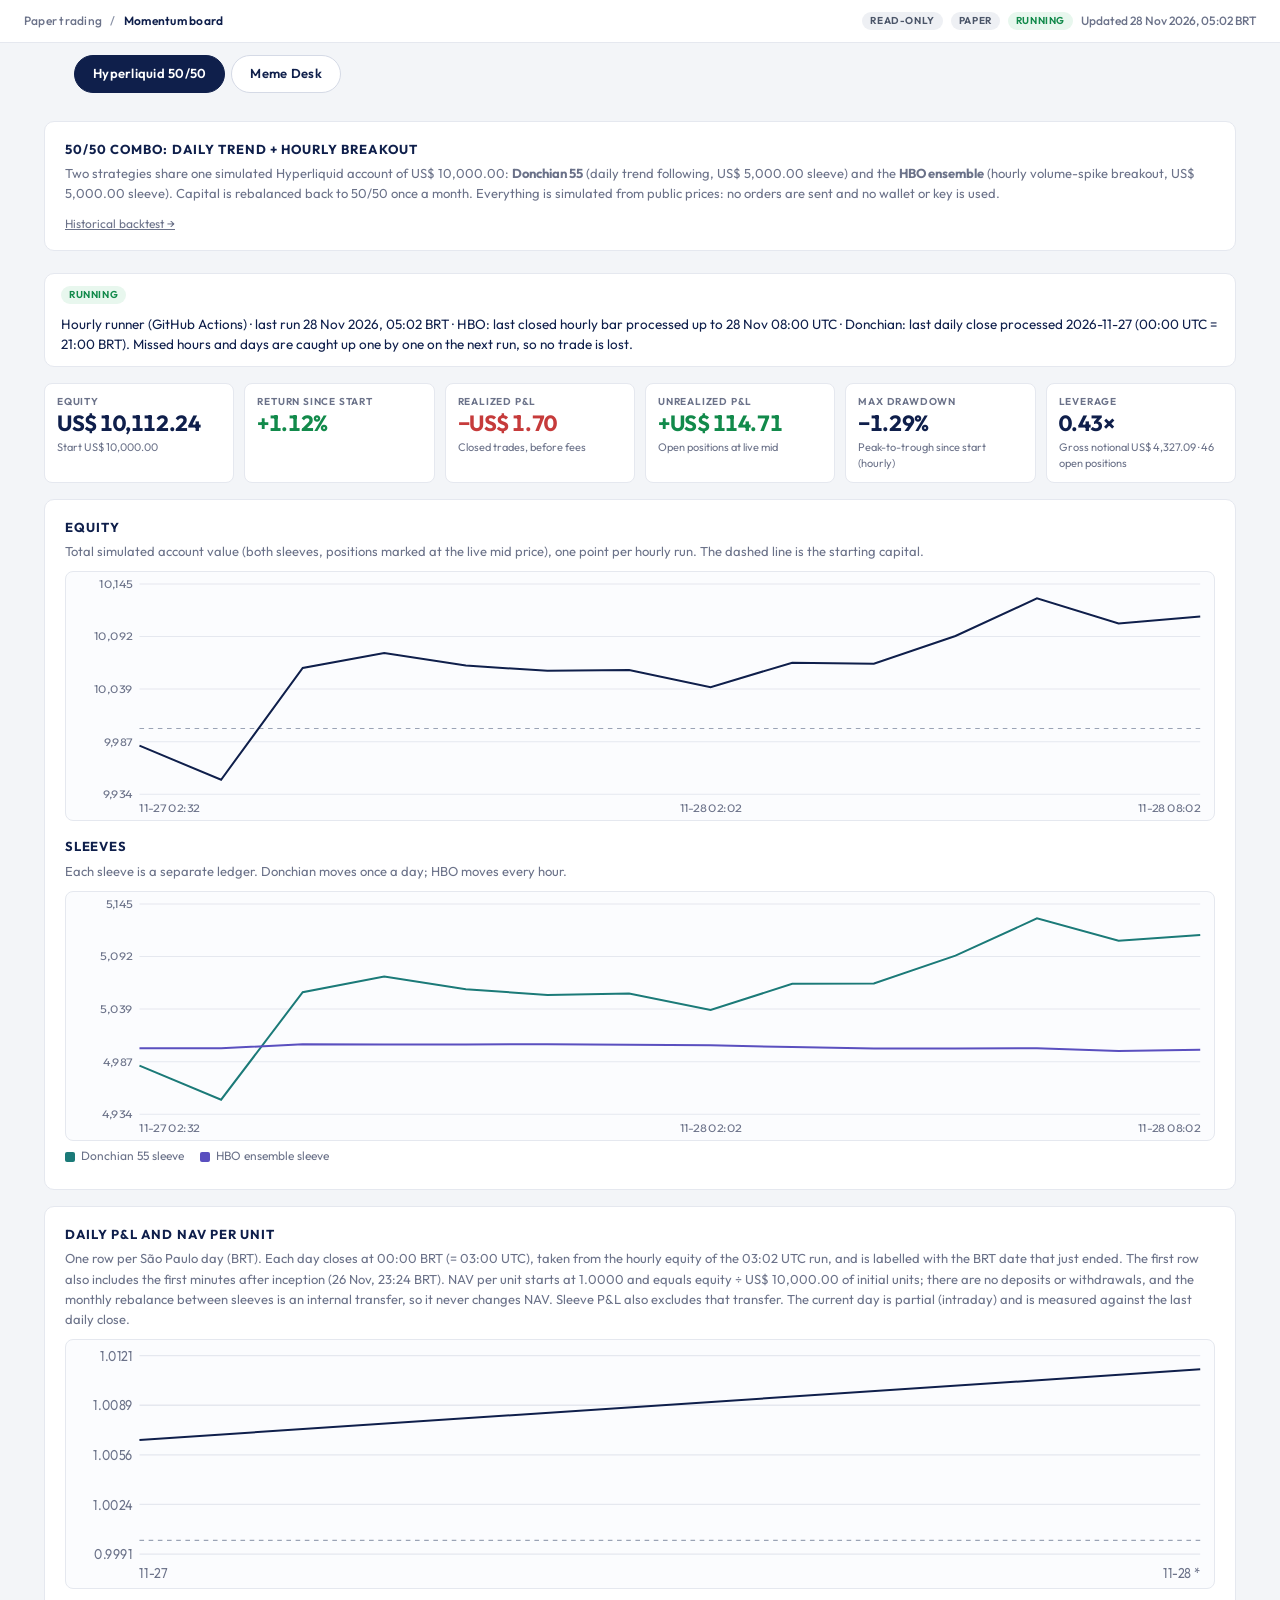
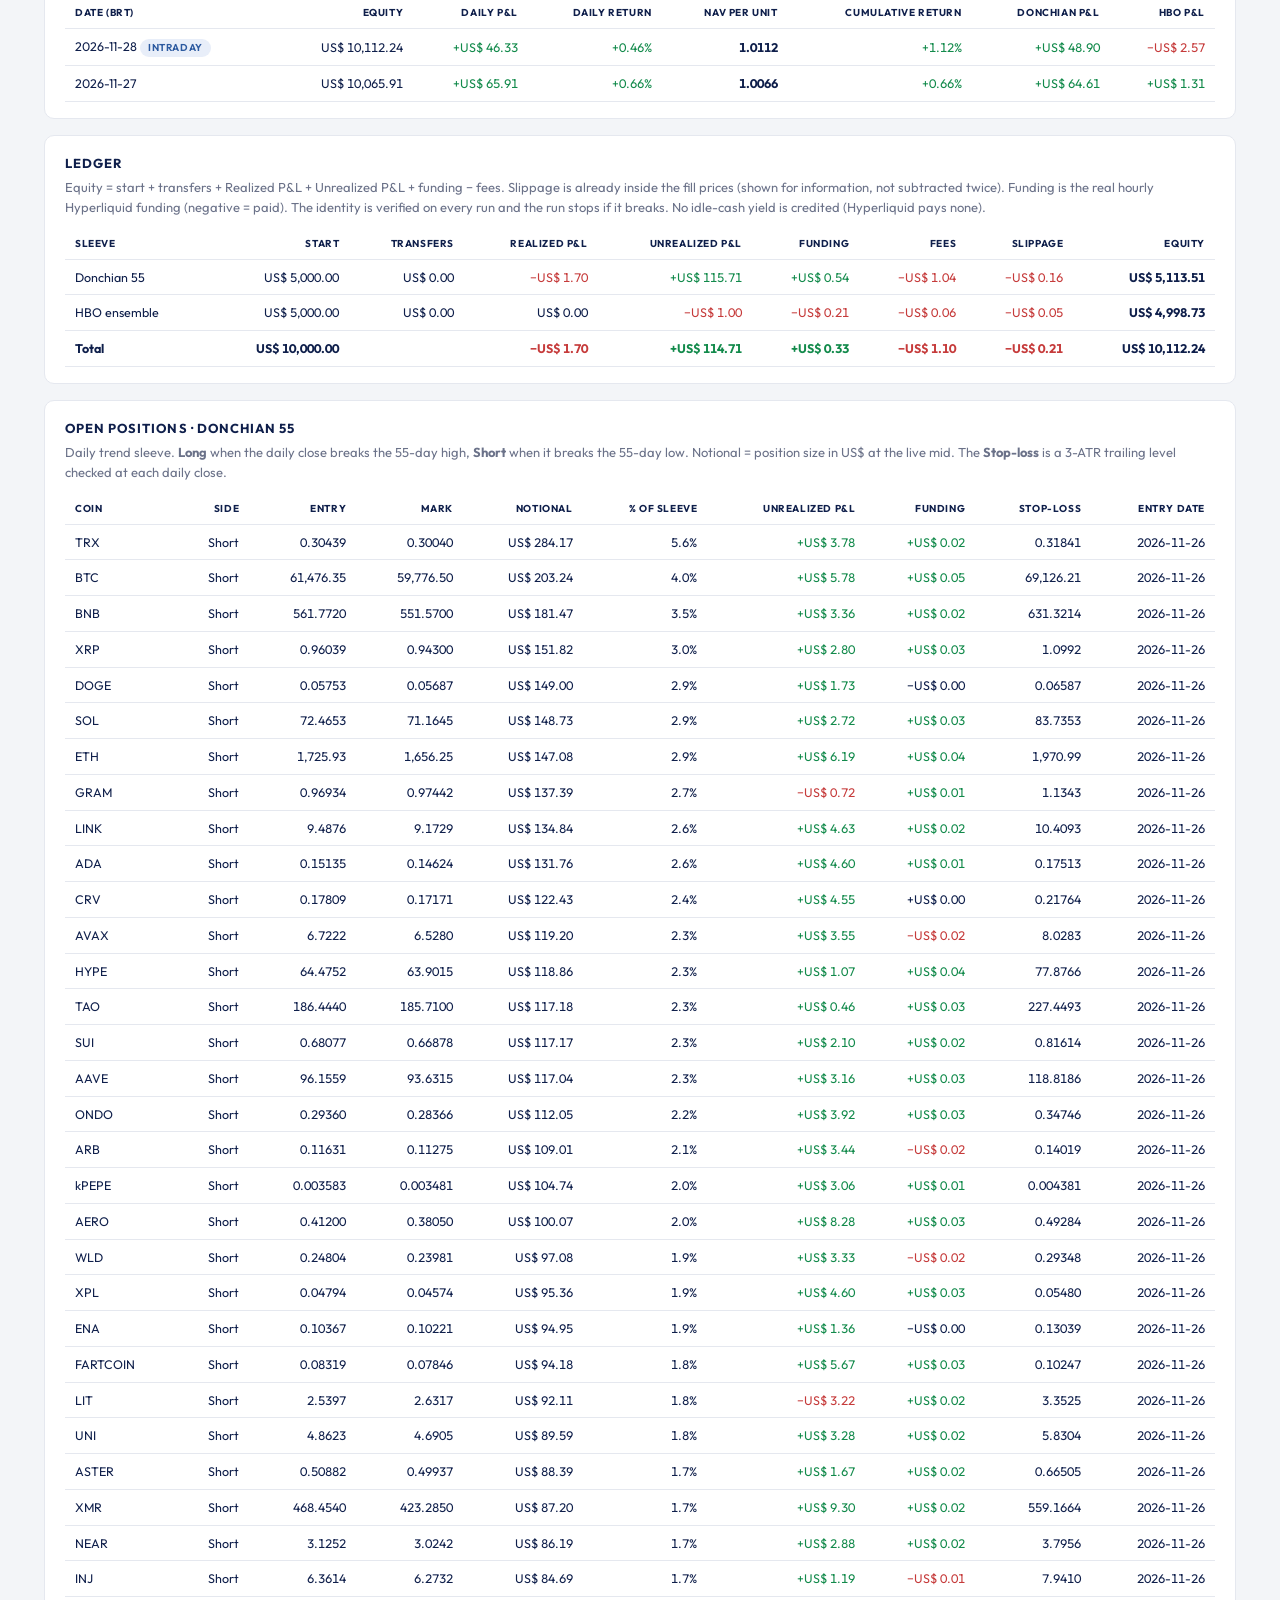
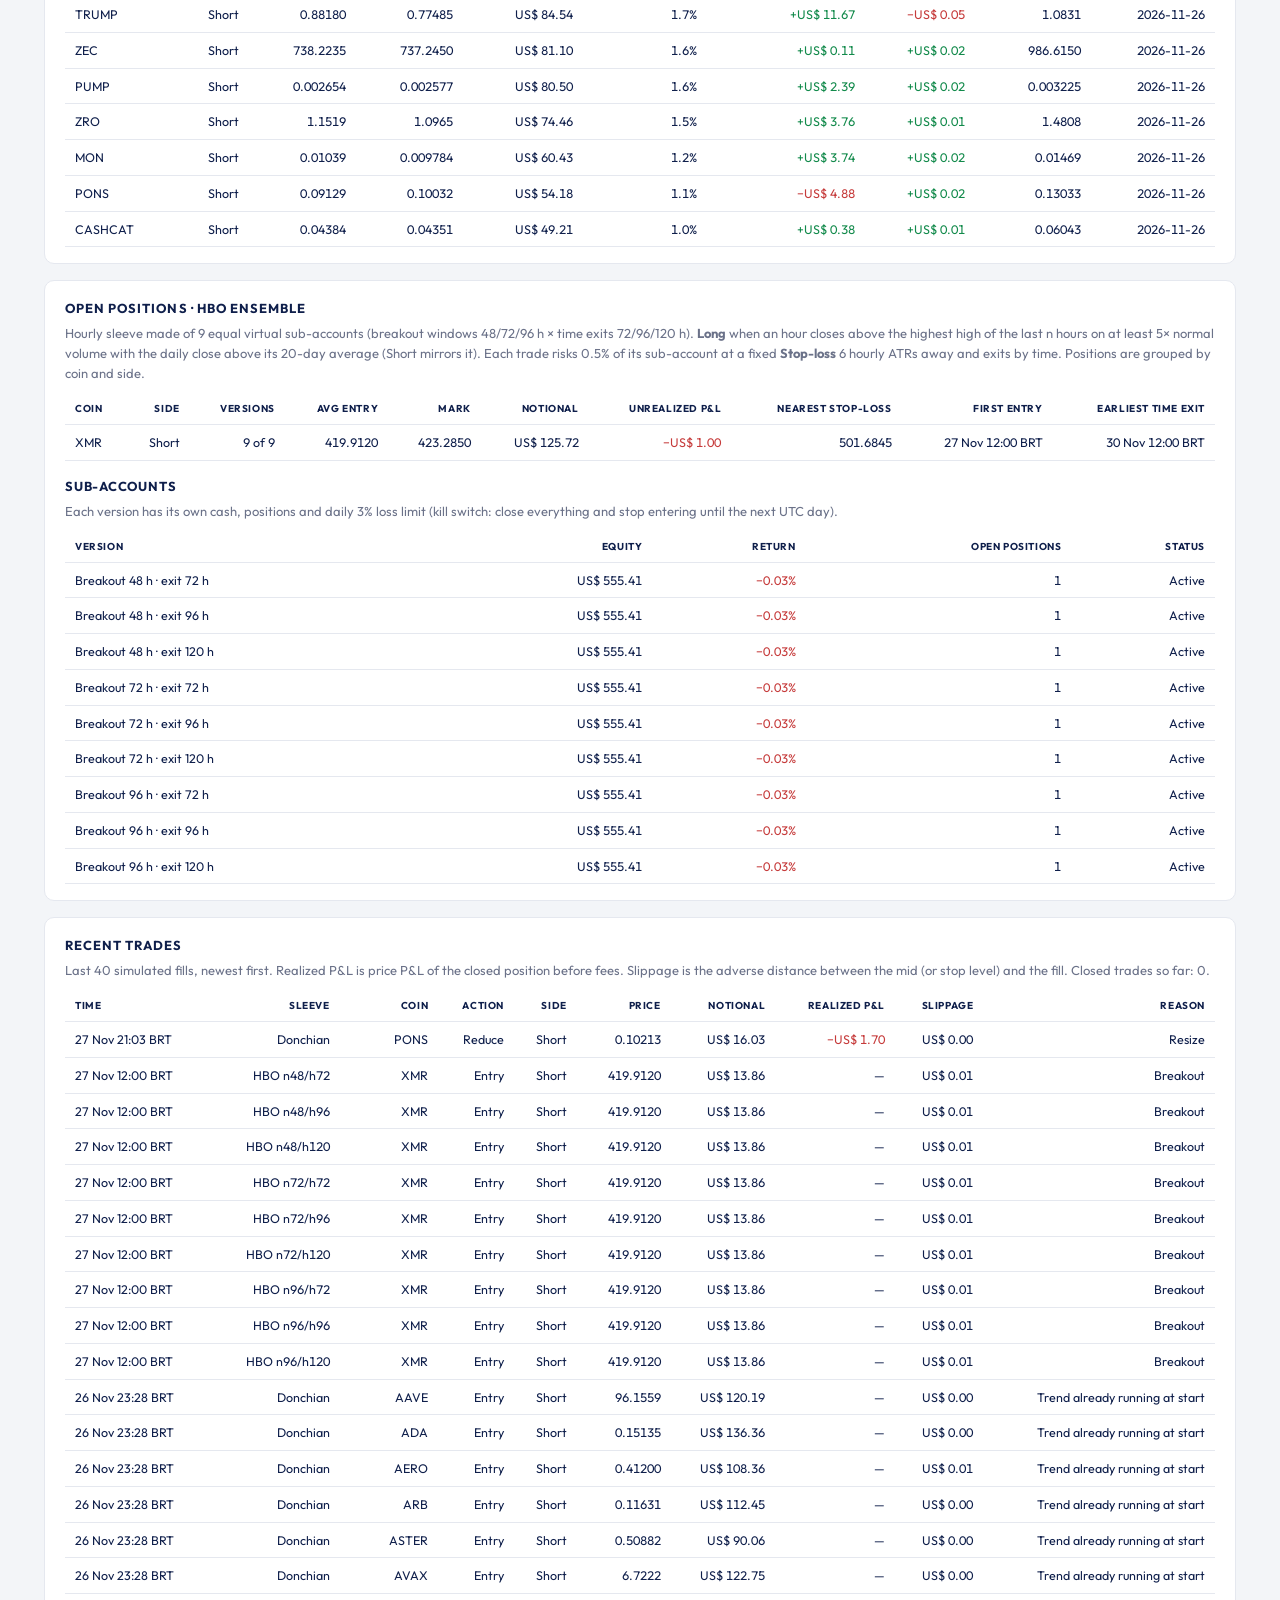
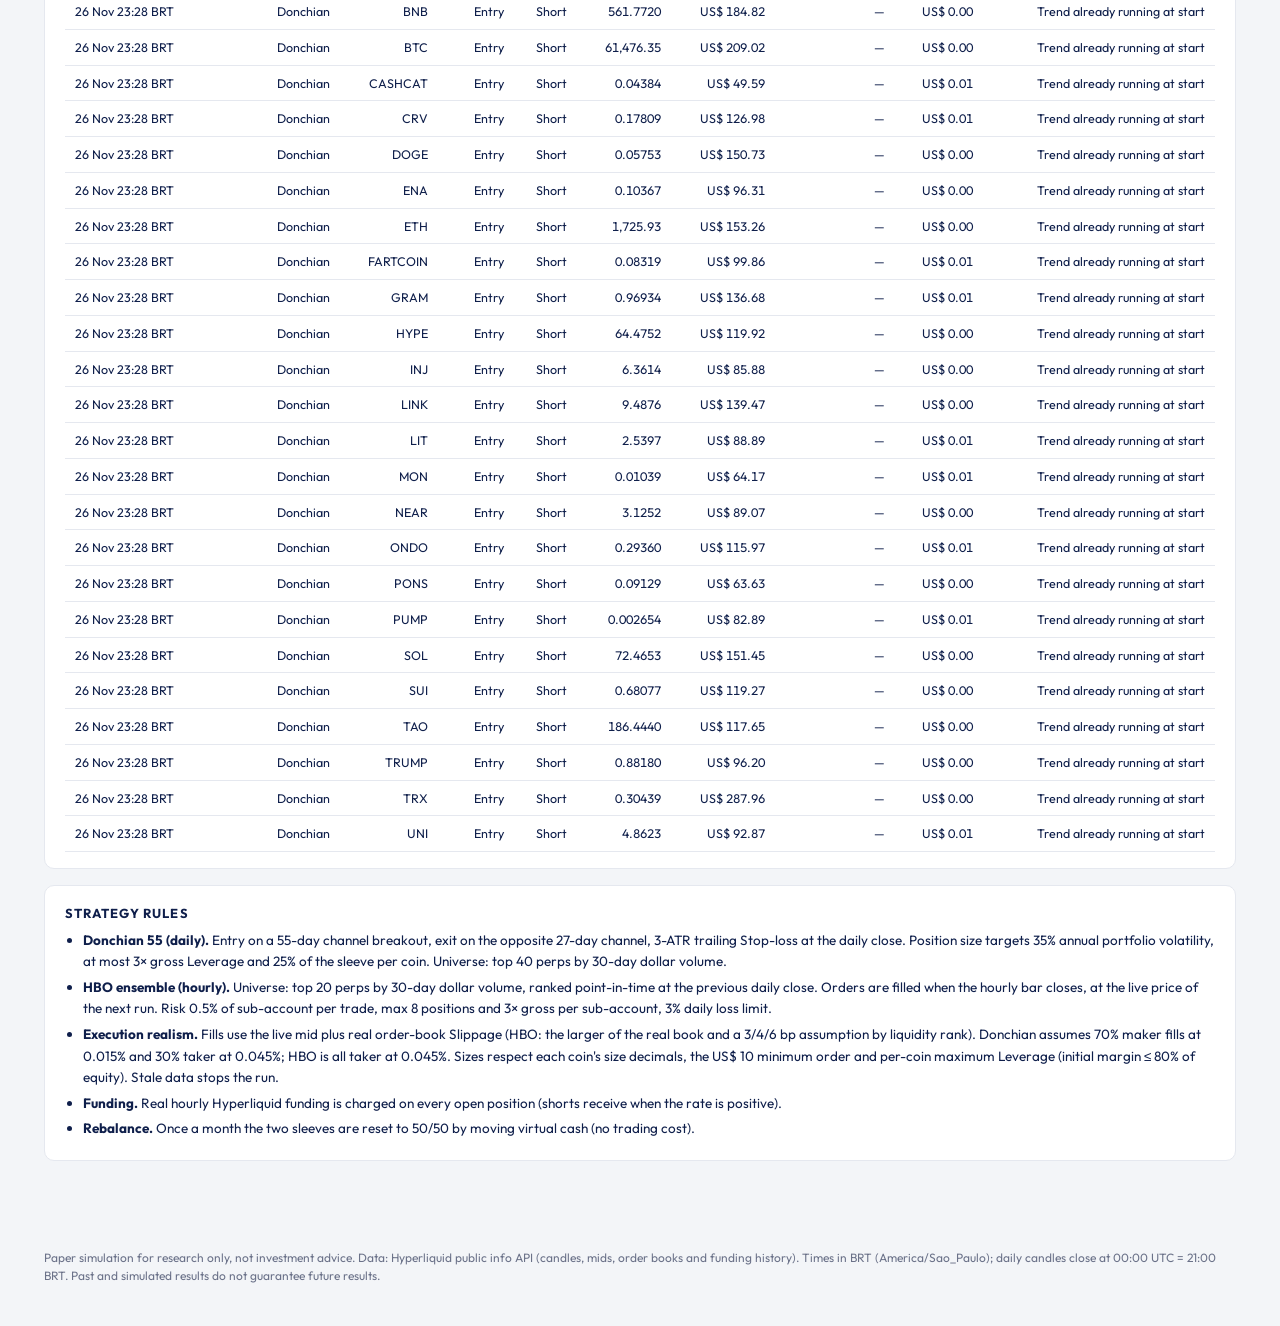
==== commit 76c6baf7: "paper run 2026-11-28 08:02 UTC" ====
--- a/index.html
+++ b/index.html
@@ -456,4 +456,4 @@
 svg.chart { height: 250px; } .panel h3 { font-size: 13px; letter-spacing: .06em; text-transform: uppercase; color: var(--navy); margin: 16px 0 4px; }
 .tabs-nav { display:flex; gap:6px; padding: 0 24px; margin: 12px auto 0; max-width: 1180px; } .tabs-nav a { padding: 8px 18px; border: 1px solid var(--line-strong); border-radius: 999px; background: var(--surface); color: var(--navy); font-size: 13px; font-weight: 600; text-decoration: none; letter-spacing: .02em; } .tabs-nav a.active { background: var(--navy); color: #fff; border-color: var(--navy); }
 .legend { display:flex; gap:16px; font-size:12px; color: var(--muted); margin-top:6px; } .legend i { display:inline-block; width:10px; height:10px; border-radius:2px; margin-right:6px; }
-</style></head><body><header class="top"><div class="crumb">Paper trading <span class="sep">/</span> <b>Momentum board</b></div><div class="top-right"><span class="badge badge-gray">Read-only</span><span class="badge badge-gray">Paper</span><span class="badge badge-green">Running</span><span class="clock">Updated 28 Nov 2026, 04:02 BRT</span></div></header><nav class="tabs-nav"><a href="index.html" class="active">Hyperliquid 50/50</a><a href="meme.html">Meme Desk</a></nav><main class="shell"><section class="intro"><h2>50/50 combo: daily trend + hourly breakout</h2><p>Two strategies share one simulated Hyperliquid account of US$ 10,000.00: <b>Donchian 55</b> (daily trend following, US$ 5,000.00 sleeve) and the <b>HBO ensemble</b> (hourly volume-spike breakout, US$ 5,000.00 sleeve). Capital is rebalanced back to 50/50 once a month. Everything is simulated from public prices: no orders are sent and no wallet or key is used.</p><p class="section-sub" style="margin:6px 0 0"><a href="backtest.html" style="color:#6b7289;font-size:12px">Historical backtest →</a></p></section><div class="status-line"><span class="badge badge-green">Running</span><span>Hourly runner (GitHub Actions) · last run 28 Nov 2026, 04:02 BRT · HBO: last closed hourly bar processed up to 28 Nov 07:00 UTC · Donchian: last daily close processed 2026-11-27 (00:00 UTC = 21:00 BRT). Missed hours and days are caught up one by one on the next run, so no trade is lost.</span></div><div class="kpi-row"><div class="kpi "><div class="k">Equity</div><div class="v">US$ 10,105.28</div><div class="d">Start US$ 10,000.00</div></div><div class="kpi up"><div class="k">Return since start</div><div class="v">+1.05%</div><div class="d"></div></div><div class="kpi down"><div class="k">Realized P&amp;L</div><div class="v">−US$ 1.70</div><div class="d">Closed trades, before fees</div></div><div class="kpi up"><div class="k">Unrealized P&amp;L</div><div class="v">+US$ 107.74</div><div class="d">Open positions at live mid</div></div><div class="kpi "><div class="k">Max drawdown</div><div class="v">−1.29%</div><div class="d">Peak-to-trough since start (hourly)</div></div><div class="kpi "><div class="k">Leverage</div><div class="v">0.43×</div><div class="d">Gross notional US$ 4,334.05 · 46 open positions</div></div></div><section class="panel"><h2>Equity</h2><p class="section-sub">Total simulated account value (both sleeves, positions marked at the live mid price), one point per hourly run. The dashed line is the starting capital.</p><svg class="chart" viewBox="0 0 1000 250" preserveAspectRatio="none" role="img"><line x1="64" x2="988" y1="224.0" y2="224.0" stroke="#e5e8ef"/><text x="58" y="228.0" text-anchor="end" font-size="11" fill="#6b7289">9,934</text><line x1="64" x2="988" y1="171.0" y2="171.0" stroke="#e5e8ef"/><text x="58" y="175.0" text-anchor="end" font-size="11" fill="#6b7289">9,987</text><line x1="64" x2="988" y1="118.0" y2="118.0" stroke="#e5e8ef"/><text x="58" y="122.0" text-anchor="end" font-size="11" fill="#6b7289">10,039</text><line x1="64" x2="988" y1="65.0" y2="65.0" stroke="#e5e8ef"/><text x="58" y="69.0" text-anchor="end" font-size="11" fill="#6b7289">10,092</text><line x1="64" x2="988" y1="12.0" y2="12.0" stroke="#e5e8ef"/><text x="58" y="16.0" text-anchor="end" font-size="11" fill="#6b7289">10,145</text><line x1="64" x2="988" y1="157.7" y2="157.7" stroke="#9aa3b5" stroke-dasharray="4 4"/><polyline points="64.0,175.1 141.0,209.4 218.0,96.8 295.0,81.7 372.0,94.3 449.0,99.6 526.0,98.8 603.0,116.1 680.0,91.4 757.0,92.4 834.0,64.5 911.0,26.6 988.0,51.8" fill="none" stroke="#0f1f4b" stroke-width="2" vector-effect="non-scaling-stroke"/><text x="64.0" y="242" text-anchor="start" font-size="11" fill="#6b7289">11-27 02:32</text><text x="526.0" y="242" text-anchor="middle" font-size="11" fill="#6b7289">11-28 01:02</text><text x="988.0" y="242" text-anchor="end" font-size="11" fill="#6b7289">11-28 07:02</text></svg><h3>Sleeves</h3><p class="section-sub">Each sleeve is a separate ledger. Donchian moves once a day; HBO moves every hour.</p><svg class="chart" viewBox="0 0 1000 250" preserveAspectRatio="none" role="img"><line x1="64" x2="988" y1="224.0" y2="224.0" stroke="#e5e8ef"/><text x="58" y="228.0" text-anchor="end" font-size="11" fill="#6b7289">4,934</text><line x1="64" x2="988" y1="171.0" y2="171.0" stroke="#e5e8ef"/><text x="58" y="175.0" text-anchor="end" font-size="11" fill="#6b7289">4,987</text><line x1="64" x2="988" y1="118.0" y2="118.0" stroke="#e5e8ef"/><text x="58" y="122.0" text-anchor="end" font-size="11" fill="#6b7289">5,039</text><line x1="64" x2="988" y1="65.0" y2="65.0" stroke="#e5e8ef"/><text x="58" y="69.0" text-anchor="end" font-size="11" fill="#6b7289">5,092</text><line x1="64" x2="988" y1="12.0" y2="12.0" stroke="#e5e8ef"/><text x="58" y="16.0" text-anchor="end" font-size="11" fill="#6b7289">5,145</text><polyline points="64.0,175.1 141.0,209.4 218.0,101.0 295.0,85.3 372.0,98.0 449.0,103.8 526.0,102.4 603.0,119.0 680.0,92.6 757.0,92.2 834.0,64.2 911.0,26.6 988.0,49.1" fill="none" stroke="#1b7a78" stroke-width="2" vector-effect="non-scaling-stroke"/><polyline points="64.0,157.6 141.0,157.6 218.0,153.4 295.0,153.8 372.0,153.8 449.0,153.4 526.0,153.9 603.0,154.6 680.0,156.3 757.0,157.7 834.0,157.7 911.0,157.4 988.0,160.2" fill="none" stroke="#5a4fbf" stroke-width="2" vector-effect="non-scaling-stroke"/><text x="64.0" y="242" text-anchor="start" font-size="11" fill="#6b7289">11-27 02:32</text><text x="526.0" y="242" text-anchor="middle" font-size="11" fill="#6b7289">11-28 01:02</text><text x="988.0" y="242" text-anchor="end" font-size="11" fill="#6b7289">11-28 07:02</text></svg><div class="legend"><span><i style="background:#1b7a78"></i>Donchian 55 sleeve</span><span><i style="background:#5a4fbf"></i>HBO ensemble sleeve</span></div></section><section class="panel"><h2>Daily P&amp;L and NAV per unit</h2><p class="section-sub">One row per São Paulo day (BRT). Each day closes at 00:00 BRT (= 03:00 UTC), taken from the hourly equity of the 03:02 UTC run, and is labelled with the BRT date that just ended. The first row also includes the first minutes after inception (26 Nov, 23:24 BRT). NAV per unit starts at 1.0000 and equals equity ÷ US$ 10,000.00 of initial units; there are no deposits or withdrawals, and the monthly rebalance between sleeves is an internal transfer, so it never changes NAV. Sleeve P&amp;L also excludes that transfer. The current day is partial (intraday) and is measured against the last daily close.</p><svg class="chart" viewBox="0 0 1000 190" preserveAspectRatio="none" role="img"><line x1="64" x2="988" y1="164.0" y2="164.0" stroke="#e5e8ef"/><text x="58" y="168.0" text-anchor="end" font-size="11" fill="#6b7289">0.9992</text><line x1="64" x2="988" y1="126.0" y2="126.0" stroke="#e5e8ef"/><text x="58" y="130.0" text-anchor="end" font-size="11" fill="#6b7289">1.0022</text><line x1="64" x2="988" y1="88.0" y2="88.0" stroke="#e5e8ef"/><text x="58" y="92.0" text-anchor="end" font-size="11" fill="#6b7289">1.0053</text><line x1="64" x2="988" y1="50.0" y2="50.0" stroke="#e5e8ef"/><text x="58" y="54.0" text-anchor="end" font-size="11" fill="#6b7289">1.0083</text><line x1="64" x2="988" y1="12.0" y2="12.0" stroke="#e5e8ef"/><text x="58" y="16.0" text-anchor="end" font-size="11" fill="#6b7289">1.0114</text><line x1="64" x2="988" y1="153.5" y2="153.5" stroke="#9aa3b5" stroke-dasharray="4 4"/><polyline points="64.0,71.5 988.0,22.5" fill="none" stroke="#0f1f4b" stroke-width="2" vector-effect="non-scaling-stroke"/><text x="64.0" y="182" text-anchor="start" font-size="11" fill="#6b7289">11-27</text><text x="988.0" y="182" text-anchor="end" font-size="11" fill="#6b7289">11-28 *</text></svg><div class="table-wrap"><table><thead><tr><th class=l>Date (BRT)</th><th>Equity</th><th>Daily P&amp;L</th><th>Daily return</th><th>NAV per unit</th><th>Cumulative return</th><th>Donchian P&amp;L</th><th>HBO P&amp;L</th></tr></thead><tbody><tr><td class="l ">2026-11-28 <span class="badge badge-blue">intraday</span></td><td class="">US$ 10,105.28</td><td class="pos">+US$ 39.36</td><td class="pos">+0.39%</td><td class=""><b>1.0105</b></td><td class="pos">+1.05%</td><td class="pos">+US$ 43.19</td><td class="neg">−US$ 3.83</td></tr><tr><td class="l ">2026-11-27</td><td class="">US$ 10,065.91</td><td class="pos">+US$ 65.91</td><td class="pos">+0.66%</td><td class=""><b>1.0066</b></td><td class="pos">+0.66%</td><td class="pos">+US$ 64.61</td><td class="pos">+US$ 1.31</td></tr></tbody></table></div></section><section class="panel"><h2>Ledger</h2><p class="section-sub">Equity = start + transfers + Realized P&amp;L + Unrealized P&amp;L + funding − fees. Slippage is already inside the fill prices (shown for information, not subtracted twice). Funding is the real hourly Hyperliquid funding (negative = paid). The identity is verified on every run and the run stops if it breaks. No idle-cash yield is credited (Hyperliquid pays none).</p><div class="table-wrap"><table><thead><tr><th class=l>Sleeve</th><th>Start</th><th>Transfers</th><th>Realized P&amp;L</th><th>Unrealized P&amp;L</th><th>Funding</th><th>Fees</th><th>Slippage</th><th>Equity</th></tr></thead><tbody><tr><td class="l ">Donchian 55</td><td class="">US$ 5,000.00</td><td class="">US$ 0.00</td><td class="neg">−US$ 1.70</td><td class="pos">+US$ 110.00</td><td class="pos">+US$ 0.54</td><td class="neg">−US$ 1.04</td><td class="neg">−US$ 0.16</td><td class=""><b>US$ 5,107.80</b></td></tr><tr><td class="l ">HBO ensemble</td><td class="">US$ 5,000.00</td><td class="">US$ 0.00</td><td class="">US$ 0.00</td><td class="neg">−US$ 2.26</td><td class="neg">−US$ 0.21</td><td class="neg">−US$ 0.06</td><td class="neg">−US$ 0.05</td><td class=""><b>US$ 4,997.47</b></td></tr><tr><td class="l "><b>Total</b></td><td class=""><b>US$ 10,000.00</b></td><td class=""></td><td class="neg"><b>−US$ 1.70</b></td><td class="pos"><b>+US$ 107.74</b></td><td class="pos"><b>+US$ 0.33</b></td><td class="neg"><b>−US$ 1.10</b></td><td class="neg"><b>−US$ 0.21</b></td><td class=""><b>US$ 10,105.28</b></td></tr></tbody></table></div></section><section class="panel"><h2>Open positions · Donchian 55</h2><p class="section-sub">Daily trend sleeve. <b>Long</b> when the daily close breaks the 55-day high, <b>Short</b> when it breaks the 55-day low. Notional = position size in US$ at the live mid. The <b>Stop-loss</b> is a 3-ATR trailing level checked at each daily close.</p><div class="table-wrap"><table><thead><tr><th class=l>Coin</th><th>Side</th><th>Entry</th><th>Mark</th><th>Notional</th><th>% of sleeve</th><th>Unrealized P&amp;L</th><th>Funding</th><th>Stop-loss</th><th>Entry date</th></tr></thead><tbody><tr><td class="l ">TRX</td><td class="">Short</td><td class="">0.30439</td><td class="">0.30029</td><td class="">US$ 284.08</td><td class="">5.6%</td><td class="pos">+US$ 3.88</td><td class="pos">+US$ 0.02</td><td class="">0.31841</td><td class="">2026-11-26</td></tr><tr><td class="l ">BTC</td><td class="">Short</td><td class="">61,476.35</td><td class="">59,739.50</td><td class="">US$ 203.11</td><td class="">4.0%</td><td class="pos">+US$ 5.91</td><td class="pos">+US$ 0.05</td><td class="">69,126.21</td><td class="">2026-11-26</td></tr><tr><td class="l ">BNB</td><td class="">Short</td><td class="">561.7720</td><td class="">552.2100</td><td class="">US$ 181.68</td><td class="">3.6%</td><td class="pos">+US$ 3.15</td><td class="pos">+US$ 0.02</td><td class="">631.3214</td><td class="">2026-11-26</td></tr><tr><td class="l ">XRP</td><td class="">Short</td><td class="">0.96039</td><td class="">0.94556</td><td class="">US$ 152.23</td><td class="">3.0%</td><td class="pos">+US$ 2.39</td><td class="pos">+US$ 0.03</td><td class="">1.0992</td><td class="">2026-11-26</td></tr><tr><td class="l ">DOGE</td><td class="">Short</td><td class="">0.05753</td><td class="">0.05696</td><td class="">US$ 149.23</td><td class="">2.9%</td><td class="pos">+US$ 1.50</td><td class="">−US$ 0.00</td><td class="">0.06587</td><td class="">2026-11-26</td></tr><tr><td class="l ">SOL</td><td class="">Short</td><td class="">72.4653</td><td class="">71.3715</td><td class="">US$ 149.17</td><td class="">2.9%</td><td class="pos">+US$ 2.29</td><td class="pos">+US$ 0.03</td><td class="">83.7353</td><td class="">2026-11-26</td></tr><tr><td class="l ">ETH</td><td class="">Short</td><td class="">1,725.93</td><td class="">1,657.05</td><td class="">US$ 147.15</td><td class="">2.9%</td><td class="pos">+US$ 6.12</td><td class="pos">+US$ 0.04</td><td class="">1,970.99</td><td class="">2026-11-26</td></tr><tr><td class="l ">GRAM</td><td class="">Short</td><td class="">0.96934</td><td class="">0.97333</td><td class="">US$ 137.24</td><td class="">2.7%</td><td class="neg">−US$ 0.56</td><td class="pos">+US$ 0.01</td><td class="">1.1343</td><td class="">2026-11-26</td></tr><tr><td class="l ">LINK</td><td class="">Short</td><td class="">9.4876</td><td class="">9.1544</td><td class="">US$ 134.57</td><td class="">2.6%</td><td class="pos">+US$ 4.90</td><td class="pos">+US$ 0.02</td><td class="">10.4093</td><td class="">2026-11-26</td></tr><tr><td class="l ">ADA</td><td class="">Short</td><td class="">0.15135</td><td class="">0.14635</td><td class="">US$ 131.86</td><td class="">2.6%</td><td class="pos">+US$ 4.51</td><td class="pos">+US$ 0.01</td><td class="">0.17513</td><td class="">2026-11-26</td></tr><tr><td class="l ">CRV</td><td class="">Short</td><td class="">0.17809</td><td class="">0.17229</td><td class="">US$ 122.84</td><td class="">2.4%</td><td class="pos">+US$ 4.14</td><td class="">+US$ 0.00</td><td class="">0.21764</td><td class="">2026-11-26</td></tr><tr><td class="l ">AVAX</td><td class="">Short</td><td class="">6.7222</td><td class="">6.5318</td><td class="">US$ 119.27</td><td class="">2.3%</td><td class="pos">+US$ 3.48</td><td class="neg">−US$ 0.02</td><td class="">8.0283</td><td class="">2026-11-26</td></tr><tr><td class="l ">HYPE</td><td class="">Short</td><td class="">64.4752</td><td class="">63.6805</td><td class="">US$ 118.45</td><td class="">2.3%</td><td class="pos">+US$ 1.48</td><td class="pos">+US$ 0.04</td><td class="">77.8766</td><td class="">2026-11-26</td></tr><tr><td class="l ">SUI</td><td class="">Short</td><td class="">0.68077</td><td class="">0.66831</td><td class="">US$ 117.09</td><td class="">2.3%</td><td class="pos">+US$ 2.18</td><td class="pos">+US$ 0.02</td><td class="">0.81614</td><td class="">2026-11-26</td></tr><tr><td class="l ">AAVE</td><td class="">Short</td><td class="">96.1559</td><td class="">93.4995</td><td class="">US$ 116.87</td><td class="">2.3%</td><td class="pos">+US$ 3.32</td><td class="pos">+US$ 0.03</td><td class="">118.8186</td><td class="">2026-11-26</td></tr><tr><td class="l ">TAO</td><td class="">Short</td><td class="">186.4440</td><td class="">184.7550</td><td class="">US$ 116.58</td><td class="">2.3%</td><td class="pos">+US$ 1.07</td><td class="pos">+US$ 0.03</td><td class="">227.4493</td><td class="">2026-11-26</td></tr><tr><td class="l ">ONDO</td><td class="">Short</td><td class="">0.29360</td><td class="">0.28336</td><td class="">US$ 111.93</td><td class="">2.2%</td><td class="pos">+US$ 4.04</td><td class="pos">+US$ 0.03</td><td class="">0.34746</td><td class="">2026-11-26</td></tr><tr><td class="l ">ARB</td><td class="">Short</td><td class="">0.11631</td><td class="">0.11298</td><td class="">US$ 109.23</td><td class="">2.1%</td><td class="pos">+US$ 3.22</td><td class="neg">−US$ 0.02</td><td class="">0.14019</td><td class="">2026-11-26</td></tr><tr><td class="l ">kPEPE</td><td class="">Short</td><td class="">0.003583</td><td class="">0.00348</td><td class="">US$ 104.71</td><td class="">2.0%</td><td class="pos">+US$ 3.09</td><td class="pos">+US$ 0.01</td><td class="">0.004381</td><td class="">2026-11-26</td></tr><tr><td class="l ">AERO</td><td class="">Short</td><td class="">0.41200</td><td class="">0.38054</td><td class="">US$ 100.08</td><td class="">2.0%</td><td class="pos">+US$ 8.28</td><td class="pos">+US$ 0.03</td><td class="">0.49284</td><td class="">2026-11-26</td></tr><tr><td class="l ">WLD</td><td class="">Short</td><td class="">0.24804</td><td class="">0.24121</td><td class="">US$ 97.64</td><td class="">1.9%</td><td class="pos">+US$ 2.76</td><td class="neg">−US$ 0.02</td><td class="">0.29348</td><td class="">2026-11-26</td></tr><tr><td class="l ">ENA</td><td class="">Short</td><td class="">0.10367</td><td class="">0.10267</td><td class="">US$ 95.38</td><td class="">1.9%</td><td class="pos">+US$ 0.94</td><td class="">−US$ 0.00</td><td class="">0.13039</td><td class="">2026-11-26</td></tr><tr><td class="l ">XPL</td><td class="">Short</td><td class="">0.04794</td><td class="">0.04553</td><td class="">US$ 94.92</td><td class="">1.9%</td><td class="pos">+US$ 5.04</td><td class="pos">+US$ 0.03</td><td class="">0.05480</td><td class="">2026-11-26</td></tr><tr><td class="l ">FARTCOIN</td><td class="">Short</td><td class="">0.08319</td><td class="">0.07889</td><td class="">US$ 94.70</td><td class="">1.9%</td><td class="pos">+US$ 5.16</td><td class="pos">+US$ 0.03</td><td class="">0.10247</td><td class="">2026-11-26</td></tr><tr><td class="l ">LIT</td><td class="">Short</td><td class="">2.5397</td><td class="">2.6465</td><td class="">US$ 92.63</td><td class="">1.8%</td><td class="neg">−US$ 3.74</td><td class="pos">+US$ 0.02</td><td class="">3.3525</td><td class="">2026-11-26</td></tr><tr><td class="l ">UNI</td><td class="">Short</td><td class="">4.8623</td><td class="">4.6867</td><td class="">US$ 89.52</td><td class="">1.8%</td><td class="pos">+US$ 3.35</td><td class="pos">+US$ 0.02</td><td class="">5.8304</td><td class="">2026-11-26</td></tr><tr><td class="l ">ASTER</td><td class="">Short</td><td class="">0.50882</td><td class="">0.49909</td><td class="">US$ 88.34</td><td class="">1.7%</td><td class="pos">+US$ 1.72</td><td class="pos">+US$ 0.02</td><td class="">0.66505</td><td class="">2026-11-26</td></tr><tr><td class="l ">XMR</td><td class="">Short</td><td class="">468.4540</td><td class="">427.5150</td><td class="">US$ 88.07</td><td class="">1.7%</td><td class="pos">+US$ 8.43</td><td class="pos">+US$ 0.02</td><td class="">559.1664</td><td class="">2026-11-26</td></tr><tr><td class="l ">NEAR</td><td class="">Short</td><td class="">3.1252</td><td class="">3.0429</td><td class="">US$ 86.72</td><td class="">1.7%</td><td class="pos">+US$ 2.35</td><td class="pos">+US$ 0.02</td><td class="">3.7956</td><td class="">2026-11-26</td></tr><tr><td class="l ">TRUMP</td><td class="">Short</td><td class="">0.88180</td><td class="">0.78860</td><td class="">US$ 86.04</td><td class="">1.7%</td><td class="pos">+US$ 10.17</td><td class="neg">−US$ 0.05</td><td class="">1.0831</td><td class="">2026-11-26</td></tr><tr><td class="l ">INJ</td><td class="">Short</td><td class="">6.3614</td><td class="">6.2504</td><td class="">US$ 84.38</td><td class="">1.7%</td><td class="pos">+US$ 1.50</td><td class="neg">−US$ 0.01</td><td class="">7.9410</td><td class="">2026-11-26</td></tr><tr><td class="l ">ZEC</td><td class="">Short</td><td class="">738.2235</td><td class="">738.6500</td><td class="">US$ 81.25</td><td class="">1.6%</td><td class="neg">−US$ 0.05</td><td class="pos">+US$ 0.02</td><td class="">986.6150</td><td class="">2026-11-26</td></tr><tr><td class="l ">PUMP</td><td class="">Short</td><td class="">0.002654</td><td class="">0.002585</td><td class="">US$ 80.75</td><td class="">1.6%</td><td class="pos">+US$ 2.14</td><td class="pos">+US$ 0.02</td><td class="">0.003225</td><td class="">2026-11-26</td></tr><tr><td class="l ">ZRO</td><td class="">Short</td><td class="">1.1519</td><td class="">1.1062</td><td class="">US$ 75.11</td><td class="">1.5%</td><td class="pos">+US$ 3.10</td><td class="pos">+US$ 0.01</td><td class="">1.4808</td><td class="">2026-11-26</td></tr><tr><td class="l ">MON</td><td class="">Short</td><td class="">0.01039</td><td class="">0.009855</td><td class="">US$ 60.86</td><td class="">1.2%</td><td class="pos">+US$ 3.30</td><td class="pos">+US$ 0.02</td><td class="">0.01469</td><td class="">2026-11-26</td></tr><tr><td class="l ">PONS</td><td class="">Short</td><td class="">0.09129</td><td class="">0.10062</td><td class="">US$ 54.33</td><td class="">1.1%</td><td class="neg">−US$ 5.04</td><td class="pos">+US$ 0.02</td><td class="">0.13033</td><td class="">2026-11-26</td></tr><tr><td class="l ">CASHCAT</td><td class="">Short</td><td class="">0.04384</td><td class="">0.04340</td><td class="">US$ 49.08</td><td class="">1.0%</td><td class="pos">+US$ 0.51</td><td class="pos">+US$ 0.01</td><td class="">0.06043</td><td class="">2026-11-26</td></tr></tbody></table></div></section><section class="panel"><h2>Open positions · HBO ensemble</h2><p class="section-sub">Hourly sleeve made of 9 equal virtual sub-accounts (breakout windows 48/72/96 h × time exits 72/96/120 h). <b>Long</b> when an hour closes above the highest high of the last n hours on at least 5× normal volume with the daily close above its 20-day average (Short mirrors it). Each trade risks 0.5% of its sub-account at a fixed <b>Stop-loss</b> 6 hourly ATRs away and exits by time. Positions are grouped by coin and side.</p><div class="table-wrap"><table><thead><tr><th class=l>Coin</th><th>Side</th><th>Versions</th><th>Avg entry</th><th>Mark</th><th>Notional</th><th>Unrealized P&amp;L</th><th>Nearest stop-loss</th><th>First entry</th><th>Earliest time exit</th></tr></thead><tbody><tr><td class="l ">XMR</td><td class="">Short</td><td class="">9 of 9</td><td class="">419.9120</td><td class="">427.5150</td><td class="">US$ 126.97</td><td class="neg">−US$ 2.26</td><td class="">501.6845</td><td class="">27 Nov 12:00 BRT</td><td class="">30 Nov 12:00 BRT</td></tr></tbody></table></div><h3>Sub-accounts</h3><p class="section-sub">Each version has its own cash, positions and daily 3% loss limit (kill switch: close everything and stop entering until the next UTC day).</p><div class="table-wrap"><table><thead><tr><th class=l>Version</th><th>Equity</th><th>Return</th><th>Open positions</th><th>Status</th></tr></thead><tbody><tr><td class="l ">Breakout 48 h · exit 72 h</td><td class="">US$ 555.27</td><td class="neg">−0.05%</td><td class="">1</td><td class="">Active</td></tr><tr><td class="l ">Breakout 48 h · exit 96 h</td><td class="">US$ 555.27</td><td class="neg">−0.05%</td><td class="">1</td><td class="">Active</td></tr><tr><td class="l ">Breakout 48 h · exit 120 h</td><td class="">US$ 555.27</td><td class="neg">−0.05%</td><td class="">1</td><td class="">Active</td></tr><tr><td class="l ">Breakout 72 h · exit 72 h</td><td class="">US$ 555.27</td><td class="neg">−0.05%</td><td class="">1</td><td class="">Active</td></tr><tr><td class="l ">Breakout 72 h · exit 96 h</td><td class="">US$ 555.27</td><td class="neg">−0.05%</td><td class="">1</td><td class="">Active</td></tr><tr><td class="l ">Breakout 72 h · exit 120 h</td><td class="">US$ 555.27</td><td class="neg">−0.05%</td><td class="">1</td><td class="">Active</td></tr><tr><td class="l ">Breakout 96 h · exit 72 h</td><td class="">US$ 555.27</td><td class="neg">−0.05%</td><td class="">1</td><td class="">Active</td></tr><tr><td class="l ">Breakout 96 h · exit 96 h</td><td class="">US$ 555.27</td><td class="neg">−0.05%</td><td class="">1</td><td class="">Active</td></tr><tr><td class="l ">Breakout 96 h · exit 120 h</td><td class="">US$ 555.27</td><td class="neg">−0.05%</td><td class="">1</td><td class="">Active</td></tr></tbody></table></div></section><section class="panel"><h2>Recent trades</h2><p class="section-sub">Last 40 simulated fills, newest first. Realized P&amp;L is price P&amp;L of the closed position before fees. Slippage is the adverse distance between the mid (or stop level) and the fill. Closed trades so far: 0.</p><div class="table-wrap"><table><thead><tr><th class=l>Time</th><th>Sleeve</th><th>Coin</th><th>Action</th><th>Side</th><th>Price</th><th>Notional</th><th>Realized P&amp;L</th><th>Slippage</th><th>Reason</th></tr></thead><tbody><tr><td class="l ">27 Nov 21:03 BRT</td><td class="">Donchian</td><td class="">PONS</td><td class="">Reduce</td><td class="">Short</td><td class="">0.10213</td><td class="">US$ 16.03</td><td class="neg">−US$ 1.70</td><td class="">US$ 0.00</td><td class="">Resize</td></tr><tr><td class="l ">27 Nov 12:00 BRT</td><td class="">HBO n48/h72</td><td class="">XMR</td><td class="">Entry</td><td class="">Short</td><td class="">419.9120</td><td class="">US$ 13.86</td><td class="">—</td><td class="">US$ 0.01</td><td class="">Breakout</td></tr><tr><td class="l ">27 Nov 12:00 BRT</td><td class="">HBO n48/h96</td><td class="">XMR</td><td class="">Entry</td><td class="">Short</td><td class="">419.9120</td><td class="">US$ 13.86</td><td class="">—</td><td class="">US$ 0.01</td><td class="">Breakout</td></tr><tr><td class="l ">27 Nov 12:00 BRT</td><td class="">HBO n48/h120</td><td class="">XMR</td><td class="">Entry</td><td class="">Short</td><td class="">419.9120</td><td class="">US$ 13.86</td><td class="">—</td><td class="">US$ 0.01</td><td class="">Breakout</td></tr><tr><td class="l ">27 Nov 12:00 BRT</td><td class="">HBO n72/h72</td><td class="">XMR</td><td class="">Entry</td><td class="">Short</td><td class="">419.9120</td><td class="">US$ 13.86</td><td class="">—</td><td class="">US$ 0.01</td><td class="">Breakout</td></tr><tr><td class="l ">27 Nov 12:00 BRT</td><td class="">HBO n72/h96</td><td class="">XMR</td><td class="">Entry</td><td class="">Short</td><td class="">419.9120</td><td class="">US$ 13.86</td><td class="">—</td><td class="">US$ 0.01</td><td class="">Breakout</td></tr><tr><td class="l ">27 Nov 12:00 BRT</td><td class="">HBO n72/h120</td><td class="">XMR</td><td class="">Entry</td><td class="">Short</td><td class="">419.9120</td><td class="">US$ 13.86</td><td class="">—</td><td class="">US$ 0.01</td><td class="">Breakout</td></tr><tr><td class="l ">27 Nov 12:00 BRT</td><td class="">HBO n96/h72</td><td class="">XMR</td><td class="">Entry</td><td class="">Short</td><td class="">419.9120</td><td class="">US$ 13.86</td><td class="">—</td><td class="">US$ 0.01</td><td class="">Breakout</td></tr><tr><td class="l ">27 Nov 12:00 BRT</td><td class="">HBO n96/h96</td><td class="">XMR</td><td class="">Entry</td><td class="">Short</td><td class="">419.9120</td><td class="">US$ 13.86</td><td class="">—</td><td class="">US$ 0.01</td><td class="">Breakout</td></tr><tr><td class="l ">27 Nov 12:00 BRT</td><td class="">HBO n96/h120</td><td class="">XMR</td><td class="">Entry</td><td class="">Short</td><td class="">419.9120</td><td class="">US$ 13.86</td><td class="">—</td><td class="">US$ 0.01</td><td class="">Breakout</td></tr><tr><td class="l ">26 Nov 23:28 BRT</td><td class="">Donchian</td><td class="">AAVE</td><td class="">Entry</td><td class="">Short</td><td class="">96.1559</td><td class="">US$ 120.19</td><td class="">—</td><td class="">US$ 0.00</td><td class="">Trend already running at start</td></tr><tr><td class="l ">26 Nov 23:28 BRT</td><td class="">Donchian</td><td class="">ADA</td><td class="">Entry</td><td class="">Short</td><td class="">0.15135</td><td class="">US$ 136.36</td><td class="">—</td><td class="">US$ 0.00</td><td class="">Trend already running at start</td></tr><tr><td class="l ">26 Nov 23:28 BRT</td><td class="">Donchian</td><td class="">AERO</td><td class="">Entry</td><td class="">Short</td><td class="">0.41200</td><td class="">US$ 108.36</td><td class="">—</td><td class="">US$ 0.01</td><td class="">Trend already running at start</td></tr><tr><td class="l ">26 Nov 23:28 BRT</td><td class="">Donchian</td><td class="">ARB</td><td class="">Entry</td><td class="">Short</td><td class="">0.11631</td><td class="">US$ 112.45</td><td class="">—</td><td class="">US$ 0.00</td><td class="">Trend already running at start</td></tr><tr><td class="l ">26 Nov 23:28 BRT</td><td class="">Donchian</td><td class="">ASTER</td><td class="">Entry</td><td class="">Short</td><td class="">0.50882</td><td class="">US$ 90.06</td><td class="">—</td><td class="">US$ 0.00</td><td class="">Trend already running at start</td></tr><tr><td class="l ">26 Nov 23:28 BRT</td><td class="">Donchian</td><td class="">AVAX</td><td class="">Entry</td><td class="">Short</td><td class="">6.7222</td><td class="">US$ 122.75</td><td class="">—</td><td class="">US$ 0.00</td><td class="">Trend already running at start</td></tr><tr><td class="l ">26 Nov 23:28 BRT</td><td class="">Donchian</td><td class="">BNB</td><td class="">Entry</td><td class="">Short</td><td class="">561.7720</td><td class="">US$ 184.82</td><td class="">—</td><td class="">US$ 0.00</td><td class="">Trend already running at start</td></tr><tr><td class="l ">26 Nov 23:28 BRT</td><td class="">Donchian</td><td class="">BTC</td><td class="">Entry</td><td class="">Short</td><td class="">61,476.35</td><td class="">US$ 209.02</td><td class="">—</td><td class="">US$ 0.00</td><td class="">Trend already running at start</td></tr><tr><td class="l ">26 Nov 23:28 BRT</td><td class="">Donchian</td><td class="">CASHCAT</td><td class="">Entry</td><td class="">Short</td><td class="">0.04384</td><td class="">US$ 49.59</td><td class="">—</td><td class="">US$ 0.01</td><td class="">Trend already running at start</td></tr><tr><td class="l ">26 Nov 23:28 BRT</td><td class="">Donchian</td><td class="">CRV</td><td class="">Entry</td><td class="">Short</td><td class="">0.17809</td><td class="">US$ 126.98</td><td class="">—</td><td class="">US$ 0.01</td><td class="">Trend already running at start</td></tr><tr><td class="l ">26 Nov 23:28 BRT</td><td class="">Donchian</td><td class="">DOGE</td><td class="">Entry</td><td class="">Short</td><td class="">0.05753</td><td class="">US$ 150.73</td><td class="">—</td><td class="">US$ 0.00</td><td class="">Trend already running at start</td></tr><tr><td class="l ">26 Nov 23:28 BRT</td><td class="">Donchian</td><td class="">ENA</td><td class="">Entry</td><td class="">Short</td><td class="">0.10367</td><td class="">US$ 96.31</td><td class="">—</td><td class="">US$ 0.00</td><td class="">Trend already running at start</td></tr><tr><td class="l ">26 Nov 23:28 BRT</td><td class="">Donchian</td><td class="">ETH</td><td class="">Entry</td><td class="">Short</td><td class="">1,725.93</td><td class="">US$ 153.26</td><td class="">—</td><td class="">US$ 0.00</td><td class="">Trend already running at start</td></tr><tr><td class="l ">26 Nov 23:28 BRT</td><td class="">Donchian</td><td class="">FARTCOIN</td><td class="">Entry</td><td class="">Short</td><td class="">0.08319</td><td class="">US$ 99.86</td><td class="">—</td><td class="">US$ 0.01</td><td class="">Trend already running at start</td></tr><tr><td class="l ">26 Nov 23:28 BRT</td><td class="">Donchian</td><td class="">GRAM</td><td class="">Entry</td><td class="">Short</td><td class="">0.96934</td><td class="">US$ 136.68</td><td class="">—</td><td class="">US$ 0.01</td><td class="">Trend already running at start</td></tr><tr><td class="l ">26 Nov 23:28 BRT</td><td class="">Donchian</td><td class="">HYPE</td><td class="">Entry</td><td class="">Short</td><td class="">64.4752</td><td class="">US$ 119.92</td><td class="">—</td><td class="">US$ 0.00</td><td class="">Trend already running at start</td></tr><tr><td class="l ">26 Nov 23:28 BRT</td><td class="">Donchian</td><td class="">INJ</td><td class="">Entry</td><td class="">Short</td><td class="">6.3614</td><td class="">US$ 85.88</td><td class="">—</td><td class="">US$ 0.00</td><td class="">Trend already running at start</td></tr><tr><td class="l ">26 Nov 23:28 BRT</td><td class="">Donchian</td><td class="">LINK</td><td class="">Entry</td><td class="">Short</td><td class="">9.4876</td><td class="">US$ 139.47</td><td class="">—</td><td class="">US$ 0.00</td><td class="">Trend already running at start</td></tr><tr><td class="l ">26 Nov 23:28 BRT</td><td class="">Donchian</td><td class="">LIT</td><td class="">Entry</td><td class="">Short</td><td class="">2.5397</td><td class="">US$ 88.89</td><td class="">—</td><td class="">US$ 0.01</td><td class="">Trend already running at start</td></tr><tr><td class="l ">26 Nov 23:28 BRT</td><td class="">Donchian</td><td class="">MON</td><td class="">Entry</td><td class="">Short</td><td class="">0.01039</td><td class="">US$ 64.17</td><td class="">—</td><td class="">US$ 0.01</td><td class="">Trend already running at start</td></tr><tr><td class="l ">26 Nov 23:28 BRT</td><td class="">Donchian</td><td class="">NEAR</td><td class="">Entry</td><td class="">Short</td><td class="">3.1252</td><td class="">US$ 89.07</td><td class="">—</td><td class="">US$ 0.00</td><td class="">Trend already running at start</td></tr><tr><td class="l ">26 Nov 23:28 BRT</td><td class="">Donchian</td><td class="">ONDO</td><td class="">Entry</td><td class="">Short</td><td class="">0.29360</td><td class="">US$ 115.97</td><td class="">—</td><td class="">US$ 0.01</td><td class="">Trend already running at start</td></tr><tr><td class="l ">26 Nov 23:28 BRT</td><td class="">Donchian</td><td class="">PONS</td><td class="">Entry</td><td class="">Short</td><td class="">0.09129</td><td class="">US$ 63.63</td><td class="">—</td><td class="">US$ 0.00</td><td class="">Trend already running at start</td></tr><tr><td class="l ">26 Nov 23:28 BRT</td><td class="">Donchian</td><td class="">PUMP</td><td class="">Entry</td><td class="">Short</td><td class="">0.002654</td><td class="">US$ 82.89</td><td class="">—</td><td class="">US$ 0.01</td><td class="">Trend already running at start</td></tr><tr><td class="l ">26 Nov 23:28 BRT</td><td class="">Donchian</td><td class="">SOL</td><td class="">Entry</td><td class="">Short</td><td class="">72.4653</td><td class="">US$ 151.45</td><td class="">—</td><td class="">US$ 0.00</td><td class="">Trend already running at start</td></tr><tr><td class="l ">26 Nov 23:28 BRT</td><td class="">Donchian</td><td class="">SUI</td><td class="">Entry</td><td class="">Short</td><td class="">0.68077</td><td class="">US$ 119.27</td><td class="">—</td><td class="">US$ 0.00</td><td class="">Trend already running at start</td></tr><tr><td class="l ">26 Nov 23:28 BRT</td><td class="">Donchian</td><td class="">TAO</td><td class="">Entry</td><td class="">Short</td><td class="">186.4440</td><td class="">US$ 117.65</td><td class="">—</td><td class="">US$ 0.00</td><td class="">Trend already running at start</td></tr><tr><td class="l ">26 Nov 23:28 BRT</td><td class="">Donchian</td><td class="">TRUMP</td><td class="">Entry</td><td class="">Short</td><td class="">0.88180</td><td class="">US$ 96.20</td><td class="">—</td><td class="">US$ 0.00</td><td class="">Trend already running at start</td></tr><tr><td class="l ">26 Nov 23:28 BRT</td><td class="">Donchian</td><td class="">TRX</td><td class="">Entry</td><td class="">Short</td><td class="">0.30439</td><td class="">US$ 287.96</td><td class="">—</td><td class="">US$ 0.00</td><td class="">Trend already running at start</td></tr><tr><td class="l ">26 Nov 23:28 BRT</td><td class="">Donchian</td><td class="">UNI</td><td class="">Entry</td><td class="">Short</td><td class="">4.8623</td><td class="">US$ 92.87</td><td class="">—</td><td class="">US$ 0.01</td><td class="">Trend already running at start</td></tr></tbody></table></div></section><section class="panel"><h2>Strategy rules</h2><ul class="rules"><li><b>Donchian 55 (daily).</b> Entry on a 55-day channel breakout, exit on the opposite 27-day channel, 3-ATR trailing Stop-loss at the daily close. Position size targets 35% annual portfolio volatility, at most 3× gross Leverage and 25% of the sleeve per coin. Universe: top 40 perps by 30-day dollar volume.</li><li><b>HBO ensemble (hourly).</b> Universe: top 20 perps by 30-day dollar volume, ranked point-in-time at the previous daily close. Orders are filled when the hourly bar closes, at the live price of the next run. Risk 0.5% of sub-account per trade, max 8 positions and 3× gross per sub-account, 3% daily loss limit.</li><li><b>Execution realism.</b> Fills use the live mid plus real order-book Slippage (HBO: the larger of the real book and a 3/4/6 bp assumption by liquidity rank). Donchian assumes 70% maker fills at 0.015% and 30% taker at 0.045%; HBO is all taker at 0.045%. Sizes respect each coin's size decimals, the US$ 10 minimum order and per-coin maximum Leverage (initial margin ≤ 80% of equity). Stale data stops the run.</li><li><b>Funding.</b> Real hourly Hyperliquid funding is charged on every open position (shorts receive when the rate is positive).</li><li><b>Rebalance.</b> Once a month the two sleeves are reset to 50/50 by moving virtual cash (no trading cost).</li></ul></section></main><footer class="foot">Paper simulation for research only, not investment advice. Data: Hyperliquid public info API (candles, mids, order books and funding history). Times in BRT (America/Sao_Paulo); daily candles close at 00:00 UTC = 21:00 BRT. Past and simulated results do not guarantee future results.</footer></body></html>+</style></head><body><header class="top"><div class="crumb">Paper trading <span class="sep">/</span> <b>Momentum board</b></div><div class="top-right"><span class="badge badge-gray">Read-only</span><span class="badge badge-gray">Paper</span><span class="badge badge-green">Running</span><span class="clock">Updated 28 Nov 2026, 05:02 BRT</span></div></header><nav class="tabs-nav"><a href="index.html" class="active">Hyperliquid 50/50</a><a href="meme.html">Meme Desk</a></nav><main class="shell"><section class="intro"><h2>50/50 combo: daily trend + hourly breakout</h2><p>Two strategies share one simulated Hyperliquid account of US$ 10,000.00: <b>Donchian 55</b> (daily trend following, US$ 5,000.00 sleeve) and the <b>HBO ensemble</b> (hourly volume-spike breakout, US$ 5,000.00 sleeve). Capital is rebalanced back to 50/50 once a month. Everything is simulated from public prices: no orders are sent and no wallet or key is used.</p><p class="section-sub" style="margin:6px 0 0"><a href="backtest.html" style="color:#6b7289;font-size:12px">Historical backtest →</a></p></section><div class="status-line"><span class="badge badge-green">Running</span><span>Hourly runner (GitHub Actions) · last run 28 Nov 2026, 05:02 BRT · HBO: last closed hourly bar processed up to 28 Nov 08:00 UTC · Donchian: last daily close processed 2026-11-27 (00:00 UTC = 21:00 BRT). Missed hours and days are caught up one by one on the next run, so no trade is lost.</span></div><div class="kpi-row"><div class="kpi "><div class="k">Equity</div><div class="v">US$ 10,112.24</div><div class="d">Start US$ 10,000.00</div></div><div class="kpi up"><div class="k">Return since start</div><div class="v">+1.12%</div><div class="d"></div></div><div class="kpi down"><div class="k">Realized P&amp;L</div><div class="v">−US$ 1.70</div><div class="d">Closed trades, before fees</div></div><div class="kpi up"><div class="k">Unrealized P&amp;L</div><div class="v">+US$ 114.71</div><div class="d">Open positions at live mid</div></div><div class="kpi "><div class="k">Max drawdown</div><div class="v">−1.29%</div><div class="d">Peak-to-trough since start (hourly)</div></div><div class="kpi "><div class="k">Leverage</div><div class="v">0.43×</div><div class="d">Gross notional US$ 4,327.09 · 46 open positions</div></div></div><section class="panel"><h2>Equity</h2><p class="section-sub">Total simulated account value (both sleeves, positions marked at the live mid price), one point per hourly run. The dashed line is the starting capital.</p><svg class="chart" viewBox="0 0 1000 250" preserveAspectRatio="none" role="img"><line x1="64" x2="988" y1="224.0" y2="224.0" stroke="#e5e8ef"/><text x="58" y="228.0" text-anchor="end" font-size="11" fill="#6b7289">9,934</text><line x1="64" x2="988" y1="171.0" y2="171.0" stroke="#e5e8ef"/><text x="58" y="175.0" text-anchor="end" font-size="11" fill="#6b7289">9,987</text><line x1="64" x2="988" y1="118.0" y2="118.0" stroke="#e5e8ef"/><text x="58" y="122.0" text-anchor="end" font-size="11" fill="#6b7289">10,039</text><line x1="64" x2="988" y1="65.0" y2="65.0" stroke="#e5e8ef"/><text x="58" y="69.0" text-anchor="end" font-size="11" fill="#6b7289">10,092</text><line x1="64" x2="988" y1="12.0" y2="12.0" stroke="#e5e8ef"/><text x="58" y="16.0" text-anchor="end" font-size="11" fill="#6b7289">10,145</text><line x1="64" x2="988" y1="157.7" y2="157.7" stroke="#9aa3b5" stroke-dasharray="4 4"/><polyline points="64.0,175.1 135.1,209.4 206.2,96.8 277.2,81.7 348.3,94.3 419.4,99.6 490.5,98.8 561.5,116.1 632.6,91.4 703.7,92.4 774.8,64.5 845.8,26.6 916.9,51.8 988.0,44.8" fill="none" stroke="#0f1f4b" stroke-width="2" vector-effect="non-scaling-stroke"/><text x="64.0" y="242" text-anchor="start" font-size="11" fill="#6b7289">11-27 02:32</text><text x="561.5" y="242" text-anchor="middle" font-size="11" fill="#6b7289">11-28 02:02</text><text x="988.0" y="242" text-anchor="end" font-size="11" fill="#6b7289">11-28 08:02</text></svg><h3>Sleeves</h3><p class="section-sub">Each sleeve is a separate ledger. Donchian moves once a day; HBO moves every hour.</p><svg class="chart" viewBox="0 0 1000 250" preserveAspectRatio="none" role="img"><line x1="64" x2="988" y1="224.0" y2="224.0" stroke="#e5e8ef"/><text x="58" y="228.0" text-anchor="end" font-size="11" fill="#6b7289">4,934</text><line x1="64" x2="988" y1="171.0" y2="171.0" stroke="#e5e8ef"/><text x="58" y="175.0" text-anchor="end" font-size="11" fill="#6b7289">4,987</text><line x1="64" x2="988" y1="118.0" y2="118.0" stroke="#e5e8ef"/><text x="58" y="122.0" text-anchor="end" font-size="11" fill="#6b7289">5,039</text><line x1="64" x2="988" y1="65.0" y2="65.0" stroke="#e5e8ef"/><text x="58" y="69.0" text-anchor="end" font-size="11" fill="#6b7289">5,092</text><line x1="64" x2="988" y1="12.0" y2="12.0" stroke="#e5e8ef"/><text x="58" y="16.0" text-anchor="end" font-size="11" fill="#6b7289">5,145</text><polyline points="64.0,175.1 135.1,209.4 206.2,101.0 277.2,85.3 348.3,98.0 419.4,103.8 490.5,102.4 561.5,119.0 632.6,92.6 703.7,92.2 774.8,64.2 845.8,26.6 916.9,49.1 988.0,43.3" fill="none" stroke="#1b7a78" stroke-width="2" vector-effect="non-scaling-stroke"/><polyline points="64.0,157.6 135.1,157.6 206.2,153.4 277.2,153.8 348.3,153.8 419.4,153.4 490.5,153.9 561.5,154.6 632.6,156.3 703.7,157.7 774.8,157.7 845.8,157.4 916.9,160.2 988.0,158.9" fill="none" stroke="#5a4fbf" stroke-width="2" vector-effect="non-scaling-stroke"/><text x="64.0" y="242" text-anchor="start" font-size="11" fill="#6b7289">11-27 02:32</text><text x="561.5" y="242" text-anchor="middle" font-size="11" fill="#6b7289">11-28 02:02</text><text x="988.0" y="242" text-anchor="end" font-size="11" fill="#6b7289">11-28 08:02</text></svg><div class="legend"><span><i style="background:#1b7a78"></i>Donchian 55 sleeve</span><span><i style="background:#5a4fbf"></i>HBO ensemble sleeve</span></div></section><section class="panel"><h2>Daily P&amp;L and NAV per unit</h2><p class="section-sub">One row per São Paulo day (BRT). Each day closes at 00:00 BRT (= 03:00 UTC), taken from the hourly equity of the 03:02 UTC run, and is labelled with the BRT date that just ended. The first row also includes the first minutes after inception (26 Nov, 23:24 BRT). NAV per unit starts at 1.0000 and equals equity ÷ US$ 10,000.00 of initial units; there are no deposits or withdrawals, and the monthly rebalance between sleeves is an internal transfer, so it never changes NAV. Sleeve P&amp;L also excludes that transfer. The current day is partial (intraday) and is measured against the last daily close.</p><svg class="chart" viewBox="0 0 1000 190" preserveAspectRatio="none" role="img"><line x1="64" x2="988" y1="164.0" y2="164.0" stroke="#e5e8ef"/><text x="58" y="168.0" text-anchor="end" font-size="11" fill="#6b7289">0.9991</text><line x1="64" x2="988" y1="126.0" y2="126.0" stroke="#e5e8ef"/><text x="58" y="130.0" text-anchor="end" font-size="11" fill="#6b7289">1.0024</text><line x1="64" x2="988" y1="88.0" y2="88.0" stroke="#e5e8ef"/><text x="58" y="92.0" text-anchor="end" font-size="11" fill="#6b7289">1.0056</text><line x1="64" x2="988" y1="50.0" y2="50.0" stroke="#e5e8ef"/><text x="58" y="54.0" text-anchor="end" font-size="11" fill="#6b7289">1.0089</text><line x1="64" x2="988" y1="12.0" y2="12.0" stroke="#e5e8ef"/><text x="58" y="16.0" text-anchor="end" font-size="11" fill="#6b7289">1.0121</text><line x1="64" x2="988" y1="153.5" y2="153.5" stroke="#9aa3b5" stroke-dasharray="4 4"/><polyline points="64.0,76.6 988.0,22.5" fill="none" stroke="#0f1f4b" stroke-width="2" vector-effect="non-scaling-stroke"/><text x="64.0" y="182" text-anchor="start" font-size="11" fill="#6b7289">11-27</text><text x="988.0" y="182" text-anchor="end" font-size="11" fill="#6b7289">11-28 *</text></svg><div class="table-wrap"><table><thead><tr><th class=l>Date (BRT)</th><th>Equity</th><th>Daily P&amp;L</th><th>Daily return</th><th>NAV per unit</th><th>Cumulative return</th><th>Donchian P&amp;L</th><th>HBO P&amp;L</th></tr></thead><tbody><tr><td class="l ">2026-11-28 <span class="badge badge-blue">intraday</span></td><td class="">US$ 10,112.24</td><td class="pos">+US$ 46.33</td><td class="pos">+0.46%</td><td class=""><b>1.0112</b></td><td class="pos">+1.12%</td><td class="pos">+US$ 48.90</td><td class="neg">−US$ 2.57</td></tr><tr><td class="l ">2026-11-27</td><td class="">US$ 10,065.91</td><td class="pos">+US$ 65.91</td><td class="pos">+0.66%</td><td class=""><b>1.0066</b></td><td class="pos">+0.66%</td><td class="pos">+US$ 64.61</td><td class="pos">+US$ 1.31</td></tr></tbody></table></div></section><section class="panel"><h2>Ledger</h2><p class="section-sub">Equity = start + transfers + Realized P&amp;L + Unrealized P&amp;L + funding − fees. Slippage is already inside the fill prices (shown for information, not subtracted twice). Funding is the real hourly Hyperliquid funding (negative = paid). The identity is verified on every run and the run stops if it breaks. No idle-cash yield is credited (Hyperliquid pays none).</p><div class="table-wrap"><table><thead><tr><th class=l>Sleeve</th><th>Start</th><th>Transfers</th><th>Realized P&amp;L</th><th>Unrealized P&amp;L</th><th>Funding</th><th>Fees</th><th>Slippage</th><th>Equity</th></tr></thead><tbody><tr><td class="l ">Donchian 55</td><td class="">US$ 5,000.00</td><td class="">US$ 0.00</td><td class="neg">−US$ 1.70</td><td class="pos">+US$ 115.71</td><td class="pos">+US$ 0.54</td><td class="neg">−US$ 1.04</td><td class="neg">−US$ 0.16</td><td class=""><b>US$ 5,113.51</b></td></tr><tr><td class="l ">HBO ensemble</td><td class="">US$ 5,000.00</td><td class="">US$ 0.00</td><td class="">US$ 0.00</td><td class="neg">−US$ 1.00</td><td class="neg">−US$ 0.21</td><td class="neg">−US$ 0.06</td><td class="neg">−US$ 0.05</td><td class=""><b>US$ 4,998.73</b></td></tr><tr><td class="l "><b>Total</b></td><td class=""><b>US$ 10,000.00</b></td><td class=""></td><td class="neg"><b>−US$ 1.70</b></td><td class="pos"><b>+US$ 114.71</b></td><td class="pos"><b>+US$ 0.33</b></td><td class="neg"><b>−US$ 1.10</b></td><td class="neg"><b>−US$ 0.21</b></td><td class=""><b>US$ 10,112.24</b></td></tr></tbody></table></div></section><section class="panel"><h2>Open positions · Donchian 55</h2><p class="section-sub">Daily trend sleeve. <b>Long</b> when the daily close breaks the 55-day high, <b>Short</b> when it breaks the 55-day low. Notional = position size in US$ at the live mid. The <b>Stop-loss</b> is a 3-ATR trailing level checked at each daily close.</p><div class="table-wrap"><table><thead><tr><th class=l>Coin</th><th>Side</th><th>Entry</th><th>Mark</th><th>Notional</th><th>% of sleeve</th><th>Unrealized P&amp;L</th><th>Funding</th><th>Stop-loss</th><th>Entry date</th></tr></thead><tbody><tr><td class="l ">TRX</td><td class="">Short</td><td class="">0.30439</td><td class="">0.30040</td><td class="">US$ 284.17</td><td class="">5.6%</td><td class="pos">+US$ 3.78</td><td class="pos">+US$ 0.02</td><td class="">0.31841</td><td class="">2026-11-26</td></tr><tr><td class="l ">BTC</td><td class="">Short</td><td class="">61,476.35</td><td class="">59,776.50</td><td class="">US$ 203.24</td><td class="">4.0%</td><td class="pos">+US$ 5.78</td><td class="pos">+US$ 0.05</td><td class="">69,126.21</td><td class="">2026-11-26</td></tr><tr><td class="l ">BNB</td><td class="">Short</td><td class="">561.7720</td><td class="">551.5700</td><td class="">US$ 181.47</td><td class="">3.5%</td><td class="pos">+US$ 3.36</td><td class="pos">+US$ 0.02</td><td class="">631.3214</td><td class="">2026-11-26</td></tr><tr><td class="l ">XRP</td><td class="">Short</td><td class="">0.96039</td><td class="">0.94300</td><td class="">US$ 151.82</td><td class="">3.0%</td><td class="pos">+US$ 2.80</td><td class="pos">+US$ 0.03</td><td class="">1.0992</td><td class="">2026-11-26</td></tr><tr><td class="l ">DOGE</td><td class="">Short</td><td class="">0.05753</td><td class="">0.05687</td><td class="">US$ 149.00</td><td class="">2.9%</td><td class="pos">+US$ 1.73</td><td class="">−US$ 0.00</td><td class="">0.06587</td><td class="">2026-11-26</td></tr><tr><td class="l ">SOL</td><td class="">Short</td><td class="">72.4653</td><td class="">71.1645</td><td class="">US$ 148.73</td><td class="">2.9%</td><td class="pos">+US$ 2.72</td><td class="pos">+US$ 0.03</td><td class="">83.7353</td><td class="">2026-11-26</td></tr><tr><td class="l ">ETH</td><td class="">Short</td><td class="">1,725.93</td><td class="">1,656.25</td><td class="">US$ 147.08</td><td class="">2.9%</td><td class="pos">+US$ 6.19</td><td class="pos">+US$ 0.04</td><td class="">1,970.99</td><td class="">2026-11-26</td></tr><tr><td class="l ">GRAM</td><td class="">Short</td><td class="">0.96934</td><td class="">0.97442</td><td class="">US$ 137.39</td><td class="">2.7%</td><td class="neg">−US$ 0.72</td><td class="pos">+US$ 0.01</td><td class="">1.1343</td><td class="">2026-11-26</td></tr><tr><td class="l ">LINK</td><td class="">Short</td><td class="">9.4876</td><td class="">9.1729</td><td class="">US$ 134.84</td><td class="">2.6%</td><td class="pos">+US$ 4.63</td><td class="pos">+US$ 0.02</td><td class="">10.4093</td><td class="">2026-11-26</td></tr><tr><td class="l ">ADA</td><td class="">Short</td><td class="">0.15135</td><td class="">0.14624</td><td class="">US$ 131.76</td><td class="">2.6%</td><td class="pos">+US$ 4.60</td><td class="pos">+US$ 0.01</td><td class="">0.17513</td><td class="">2026-11-26</td></tr><tr><td class="l ">CRV</td><td class="">Short</td><td class="">0.17809</td><td class="">0.17171</td><td class="">US$ 122.43</td><td class="">2.4%</td><td class="pos">+US$ 4.55</td><td class="">+US$ 0.00</td><td class="">0.21764</td><td class="">2026-11-26</td></tr><tr><td class="l ">AVAX</td><td class="">Short</td><td class="">6.7222</td><td class="">6.5280</td><td class="">US$ 119.20</td><td class="">2.3%</td><td class="pos">+US$ 3.55</td><td class="neg">−US$ 0.02</td><td class="">8.0283</td><td class="">2026-11-26</td></tr><tr><td class="l ">HYPE</td><td class="">Short</td><td class="">64.4752</td><td class="">63.9015</td><td class="">US$ 118.86</td><td class="">2.3%</td><td class="pos">+US$ 1.07</td><td class="pos">+US$ 0.04</td><td class="">77.8766</td><td class="">2026-11-26</td></tr><tr><td class="l ">TAO</td><td class="">Short</td><td class="">186.4440</td><td class="">185.7100</td><td class="">US$ 117.18</td><td class="">2.3%</td><td class="pos">+US$ 0.46</td><td class="pos">+US$ 0.03</td><td class="">227.4493</td><td class="">2026-11-26</td></tr><tr><td class="l ">SUI</td><td class="">Short</td><td class="">0.68077</td><td class="">0.66878</td><td class="">US$ 117.17</td><td class="">2.3%</td><td class="pos">+US$ 2.10</td><td class="pos">+US$ 0.02</td><td class="">0.81614</td><td class="">2026-11-26</td></tr><tr><td class="l ">AAVE</td><td class="">Short</td><td class="">96.1559</td><td class="">93.6315</td><td class="">US$ 117.04</td><td class="">2.3%</td><td class="pos">+US$ 3.16</td><td class="pos">+US$ 0.03</td><td class="">118.8186</td><td class="">2026-11-26</td></tr><tr><td class="l ">ONDO</td><td class="">Short</td><td class="">0.29360</td><td class="">0.28366</td><td class="">US$ 112.05</td><td class="">2.2%</td><td class="pos">+US$ 3.92</td><td class="pos">+US$ 0.03</td><td class="">0.34746</td><td class="">2026-11-26</td></tr><tr><td class="l ">ARB</td><td class="">Short</td><td class="">0.11631</td><td class="">0.11275</td><td class="">US$ 109.01</td><td class="">2.1%</td><td class="pos">+US$ 3.44</td><td class="neg">−US$ 0.02</td><td class="">0.14019</td><td class="">2026-11-26</td></tr><tr><td class="l ">kPEPE</td><td class="">Short</td><td class="">0.003583</td><td class="">0.003481</td><td class="">US$ 104.74</td><td class="">2.0%</td><td class="pos">+US$ 3.06</td><td class="pos">+US$ 0.01</td><td class="">0.004381</td><td class="">2026-11-26</td></tr><tr><td class="l ">AERO</td><td class="">Short</td><td class="">0.41200</td><td class="">0.38050</td><td class="">US$ 100.07</td><td class="">2.0%</td><td class="pos">+US$ 8.28</td><td class="pos">+US$ 0.03</td><td class="">0.49284</td><td class="">2026-11-26</td></tr><tr><td class="l ">WLD</td><td class="">Short</td><td class="">0.24804</td><td class="">0.23981</td><td class="">US$ 97.08</td><td class="">1.9%</td><td class="pos">+US$ 3.33</td><td class="neg">−US$ 0.02</td><td class="">0.29348</td><td class="">2026-11-26</td></tr><tr><td class="l ">XPL</td><td class="">Short</td><td class="">0.04794</td><td class="">0.04574</td><td class="">US$ 95.36</td><td class="">1.9%</td><td class="pos">+US$ 4.60</td><td class="pos">+US$ 0.03</td><td class="">0.05480</td><td class="">2026-11-26</td></tr><tr><td class="l ">ENA</td><td class="">Short</td><td class="">0.10367</td><td class="">0.10221</td><td class="">US$ 94.95</td><td class="">1.9%</td><td class="pos">+US$ 1.36</td><td class="">−US$ 0.00</td><td class="">0.13039</td><td class="">2026-11-26</td></tr><tr><td class="l ">FARTCOIN</td><td class="">Short</td><td class="">0.08319</td><td class="">0.07846</td><td class="">US$ 94.18</td><td class="">1.8%</td><td class="pos">+US$ 5.67</td><td class="pos">+US$ 0.03</td><td class="">0.10247</td><td class="">2026-11-26</td></tr><tr><td class="l ">LIT</td><td class="">Short</td><td class="">2.5397</td><td class="">2.6317</td><td class="">US$ 92.11</td><td class="">1.8%</td><td class="neg">−US$ 3.22</td><td class="pos">+US$ 0.02</td><td class="">3.3525</td><td class="">2026-11-26</td></tr><tr><td class="l ">UNI</td><td class="">Short</td><td class="">4.8623</td><td class="">4.6905</td><td class="">US$ 89.59</td><td class="">1.8%</td><td class="pos">+US$ 3.28</td><td class="pos">+US$ 0.02</td><td class="">5.8304</td><td class="">2026-11-26</td></tr><tr><td class="l ">ASTER</td><td class="">Short</td><td class="">0.50882</td><td class="">0.49937</td><td class="">US$ 88.39</td><td class="">1.7%</td><td class="pos">+US$ 1.67</td><td class="pos">+US$ 0.02</td><td class="">0.66505</td><td class="">2026-11-26</td></tr><tr><td class="l ">XMR</td><td class="">Short</td><td class="">468.4540</td><td class="">423.2850</td><td class="">US$ 87.20</td><td class="">1.7%</td><td class="pos">+US$ 9.30</td><td class="pos">+US$ 0.02</td><td class="">559.1664</td><td class="">2026-11-26</td></tr><tr><td class="l ">NEAR</td><td class="">Short</td><td class="">3.1252</td><td class="">3.0242</td><td class="">US$ 86.19</td><td class="">1.7%</td><td class="pos">+US$ 2.88</td><td class="pos">+US$ 0.02</td><td class="">3.7956</td><td class="">2026-11-26</td></tr><tr><td class="l ">INJ</td><td class="">Short</td><td class="">6.3614</td><td class="">6.2732</td><td class="">US$ 84.69</td><td class="">1.7%</td><td class="pos">+US$ 1.19</td><td class="neg">−US$ 0.01</td><td class="">7.9410</td><td class="">2026-11-26</td></tr><tr><td class="l ">TRUMP</td><td class="">Short</td><td class="">0.88180</td><td class="">0.77485</td><td class="">US$ 84.54</td><td class="">1.7%</td><td class="pos">+US$ 11.67</td><td class="neg">−US$ 0.05</td><td class="">1.0831</td><td class="">2026-11-26</td></tr><tr><td class="l ">ZEC</td><td class="">Short</td><td class="">738.2235</td><td class="">737.2450</td><td class="">US$ 81.10</td><td class="">1.6%</td><td class="pos">+US$ 0.11</td><td class="pos">+US$ 0.02</td><td class="">986.6150</td><td class="">2026-11-26</td></tr><tr><td class="l ">PUMP</td><td class="">Short</td><td class="">0.002654</td><td class="">0.002577</td><td class="">US$ 80.50</td><td class="">1.6%</td><td class="pos">+US$ 2.39</td><td class="pos">+US$ 0.02</td><td class="">0.003225</td><td class="">2026-11-26</td></tr><tr><td class="l ">ZRO</td><td class="">Short</td><td class="">1.1519</td><td class="">1.0965</td><td class="">US$ 74.46</td><td class="">1.5%</td><td class="pos">+US$ 3.76</td><td class="pos">+US$ 0.01</td><td class="">1.4808</td><td class="">2026-11-26</td></tr><tr><td class="l ">MON</td><td class="">Short</td><td class="">0.01039</td><td class="">0.009784</td><td class="">US$ 60.43</td><td class="">1.2%</td><td class="pos">+US$ 3.74</td><td class="pos">+US$ 0.02</td><td class="">0.01469</td><td class="">2026-11-26</td></tr><tr><td class="l ">PONS</td><td class="">Short</td><td class="">0.09129</td><td class="">0.10032</td><td class="">US$ 54.18</td><td class="">1.1%</td><td class="neg">−US$ 4.88</td><td class="pos">+US$ 0.02</td><td class="">0.13033</td><td class="">2026-11-26</td></tr><tr><td class="l ">CASHCAT</td><td class="">Short</td><td class="">0.04384</td><td class="">0.04351</td><td class="">US$ 49.21</td><td class="">1.0%</td><td class="pos">+US$ 0.38</td><td class="pos">+US$ 0.01</td><td class="">0.06043</td><td class="">2026-11-26</td></tr></tbody></table></div></section><section class="panel"><h2>Open positions · HBO ensemble</h2><p class="section-sub">Hourly sleeve made of 9 equal virtual sub-accounts (breakout windows 48/72/96 h × time exits 72/96/120 h). <b>Long</b> when an hour closes above the highest high of the last n hours on at least 5× normal volume with the daily close above its 20-day average (Short mirrors it). Each trade risks 0.5% of its sub-account at a fixed <b>Stop-loss</b> 6 hourly ATRs away and exits by time. Positions are grouped by coin and side.</p><div class="table-wrap"><table><thead><tr><th class=l>Coin</th><th>Side</th><th>Versions</th><th>Avg entry</th><th>Mark</th><th>Notional</th><th>Unrealized P&amp;L</th><th>Nearest stop-loss</th><th>First entry</th><th>Earliest time exit</th></tr></thead><tbody><tr><td class="l ">XMR</td><td class="">Short</td><td class="">9 of 9</td><td class="">419.9120</td><td class="">423.2850</td><td class="">US$ 125.72</td><td class="neg">−US$ 1.00</td><td class="">501.6845</td><td class="">27 Nov 12:00 BRT</td><td class="">30 Nov 12:00 BRT</td></tr></tbody></table></div><h3>Sub-accounts</h3><p class="section-sub">Each version has its own cash, positions and daily 3% loss limit (kill switch: close everything and stop entering until the next UTC day).</p><div class="table-wrap"><table><thead><tr><th class=l>Version</th><th>Equity</th><th>Return</th><th>Open positions</th><th>Status</th></tr></thead><tbody><tr><td class="l ">Breakout 48 h · exit 72 h</td><td class="">US$ 555.41</td><td class="neg">−0.03%</td><td class="">1</td><td class="">Active</td></tr><tr><td class="l ">Breakout 48 h · exit 96 h</td><td class="">US$ 555.41</td><td class="neg">−0.03%</td><td class="">1</td><td class="">Active</td></tr><tr><td class="l ">Breakout 48 h · exit 120 h</td><td class="">US$ 555.41</td><td class="neg">−0.03%</td><td class="">1</td><td class="">Active</td></tr><tr><td class="l ">Breakout 72 h · exit 72 h</td><td class="">US$ 555.41</td><td class="neg">−0.03%</td><td class="">1</td><td class="">Active</td></tr><tr><td class="l ">Breakout 72 h · exit 96 h</td><td class="">US$ 555.41</td><td class="neg">−0.03%</td><td class="">1</td><td class="">Active</td></tr><tr><td class="l ">Breakout 72 h · exit 120 h</td><td class="">US$ 555.41</td><td class="neg">−0.03%</td><td class="">1</td><td class="">Active</td></tr><tr><td class="l ">Breakout 96 h · exit 72 h</td><td class="">US$ 555.41</td><td class="neg">−0.03%</td><td class="">1</td><td class="">Active</td></tr><tr><td class="l ">Breakout 96 h · exit 96 h</td><td class="">US$ 555.41</td><td class="neg">−0.03%</td><td class="">1</td><td class="">Active</td></tr><tr><td class="l ">Breakout 96 h · exit 120 h</td><td class="">US$ 555.41</td><td class="neg">−0.03%</td><td class="">1</td><td class="">Active</td></tr></tbody></table></div></section><section class="panel"><h2>Recent trades</h2><p class="section-sub">Last 40 simulated fills, newest first. Realized P&amp;L is price P&amp;L of the closed position before fees. Slippage is the adverse distance between the mid (or stop level) and the fill. Closed trades so far: 0.</p><div class="table-wrap"><table><thead><tr><th class=l>Time</th><th>Sleeve</th><th>Coin</th><th>Action</th><th>Side</th><th>Price</th><th>Notional</th><th>Realized P&amp;L</th><th>Slippage</th><th>Reason</th></tr></thead><tbody><tr><td class="l ">27 Nov 21:03 BRT</td><td class="">Donchian</td><td class="">PONS</td><td class="">Reduce</td><td class="">Short</td><td class="">0.10213</td><td class="">US$ 16.03</td><td class="neg">−US$ 1.70</td><td class="">US$ 0.00</td><td class="">Resize</td></tr><tr><td class="l ">27 Nov 12:00 BRT</td><td class="">HBO n48/h72</td><td class="">XMR</td><td class="">Entry</td><td class="">Short</td><td class="">419.9120</td><td class="">US$ 13.86</td><td class="">—</td><td class="">US$ 0.01</td><td class="">Breakout</td></tr><tr><td class="l ">27 Nov 12:00 BRT</td><td class="">HBO n48/h96</td><td class="">XMR</td><td class="">Entry</td><td class="">Short</td><td class="">419.9120</td><td class="">US$ 13.86</td><td class="">—</td><td class="">US$ 0.01</td><td class="">Breakout</td></tr><tr><td class="l ">27 Nov 12:00 BRT</td><td class="">HBO n48/h120</td><td class="">XMR</td><td class="">Entry</td><td class="">Short</td><td class="">419.9120</td><td class="">US$ 13.86</td><td class="">—</td><td class="">US$ 0.01</td><td class="">Breakout</td></tr><tr><td class="l ">27 Nov 12:00 BRT</td><td class="">HBO n72/h72</td><td class="">XMR</td><td class="">Entry</td><td class="">Short</td><td class="">419.9120</td><td class="">US$ 13.86</td><td class="">—</td><td class="">US$ 0.01</td><td class="">Breakout</td></tr><tr><td class="l ">27 Nov 12:00 BRT</td><td class="">HBO n72/h96</td><td class="">XMR</td><td class="">Entry</td><td class="">Short</td><td class="">419.9120</td><td class="">US$ 13.86</td><td class="">—</td><td class="">US$ 0.01</td><td class="">Breakout</td></tr><tr><td class="l ">27 Nov 12:00 BRT</td><td class="">HBO n72/h120</td><td class="">XMR</td><td class="">Entry</td><td class="">Short</td><td class="">419.9120</td><td class="">US$ 13.86</td><td class="">—</td><td class="">US$ 0.01</td><td class="">Breakout</td></tr><tr><td class="l ">27 Nov 12:00 BRT</td><td class="">HBO n96/h72</td><td class="">XMR</td><td class="">Entry</td><td class="">Short</td><td class="">419.9120</td><td class="">US$ 13.86</td><td class="">—</td><td class="">US$ 0.01</td><td class="">Breakout</td></tr><tr><td class="l ">27 Nov 12:00 BRT</td><td class="">HBO n96/h96</td><td class="">XMR</td><td class="">Entry</td><td class="">Short</td><td class="">419.9120</td><td class="">US$ 13.86</td><td class="">—</td><td class="">US$ 0.01</td><td class="">Breakout</td></tr><tr><td class="l ">27 Nov 12:00 BRT</td><td class="">HBO n96/h120</td><td class="">XMR</td><td class="">Entry</td><td class="">Short</td><td class="">419.9120</td><td class="">US$ 13.86</td><td class="">—</td><td class="">US$ 0.01</td><td class="">Breakout</td></tr><tr><td class="l ">26 Nov 23:28 BRT</td><td class="">Donchian</td><td class="">AAVE</td><td class="">Entry</td><td class="">Short</td><td class="">96.1559</td><td class="">US$ 120.19</td><td class="">—</td><td class="">US$ 0.00</td><td class="">Trend already running at start</td></tr><tr><td class="l ">26 Nov 23:28 BRT</td><td class="">Donchian</td><td class="">ADA</td><td class="">Entry</td><td class="">Short</td><td class="">0.15135</td><td class="">US$ 136.36</td><td class="">—</td><td class="">US$ 0.00</td><td class="">Trend already running at start</td></tr><tr><td class="l ">26 Nov 23:28 BRT</td><td class="">Donchian</td><td class="">AERO</td><td class="">Entry</td><td class="">Short</td><td class="">0.41200</td><td class="">US$ 108.36</td><td class="">—</td><td class="">US$ 0.01</td><td class="">Trend already running at start</td></tr><tr><td class="l ">26 Nov 23:28 BRT</td><td class="">Donchian</td><td class="">ARB</td><td class="">Entry</td><td class="">Short</td><td class="">0.11631</td><td class="">US$ 112.45</td><td class="">—</td><td class="">US$ 0.00</td><td class="">Trend already running at start</td></tr><tr><td class="l ">26 Nov 23:28 BRT</td><td class="">Donchian</td><td class="">ASTER</td><td class="">Entry</td><td class="">Short</td><td class="">0.50882</td><td class="">US$ 90.06</td><td class="">—</td><td class="">US$ 0.00</td><td class="">Trend already running at start</td></tr><tr><td class="l ">26 Nov 23:28 BRT</td><td class="">Donchian</td><td class="">AVAX</td><td class="">Entry</td><td class="">Short</td><td class="">6.7222</td><td class="">US$ 122.75</td><td class="">—</td><td class="">US$ 0.00</td><td class="">Trend already running at start</td></tr><tr><td class="l ">26 Nov 23:28 BRT</td><td class="">Donchian</td><td class="">BNB</td><td class="">Entry</td><td class="">Short</td><td class="">561.7720</td><td class="">US$ 184.82</td><td class="">—</td><td class="">US$ 0.00</td><td class="">Trend already running at start</td></tr><tr><td class="l ">26 Nov 23:28 BRT</td><td class="">Donchian</td><td class="">BTC</td><td class="">Entry</td><td class="">Short</td><td class="">61,476.35</td><td class="">US$ 209.02</td><td class="">—</td><td class="">US$ 0.00</td><td class="">Trend already running at start</td></tr><tr><td class="l ">26 Nov 23:28 BRT</td><td class="">Donchian</td><td class="">CASHCAT</td><td class="">Entry</td><td class="">Short</td><td class="">0.04384</td><td class="">US$ 49.59</td><td class="">—</td><td class="">US$ 0.01</td><td class="">Trend already running at start</td></tr><tr><td class="l ">26 Nov 23:28 BRT</td><td class="">Donchian</td><td class="">CRV</td><td class="">Entry</td><td class="">Short</td><td class="">0.17809</td><td class="">US$ 126.98</td><td class="">—</td><td class="">US$ 0.01</td><td class="">Trend already running at start</td></tr><tr><td class="l ">26 Nov 23:28 BRT</td><td class="">Donchian</td><td class="">DOGE</td><td class="">Entry</td><td class="">Short</td><td class="">0.05753</td><td class="">US$ 150.73</td><td class="">—</td><td class="">US$ 0.00</td><td class="">Trend already running at start</td></tr><tr><td class="l ">26 Nov 23:28 BRT</td><td class="">Donchian</td><td class="">ENA</td><td class="">Entry</td><td class="">Short</td><td class="">0.10367</td><td class="">US$ 96.31</td><td class="">—</td><td class="">US$ 0.00</td><td class="">Trend already running at start</td></tr><tr><td class="l ">26 Nov 23:28 BRT</td><td class="">Donchian</td><td class="">ETH</td><td class="">Entry</td><td class="">Short</td><td class="">1,725.93</td><td class="">US$ 153.26</td><td class="">—</td><td class="">US$ 0.00</td><td class="">Trend already running at start</td></tr><tr><td class="l ">26 Nov 23:28 BRT</td><td class="">Donchian</td><td class="">FARTCOIN</td><td class="">Entry</td><td class="">Short</td><td class="">0.08319</td><td class="">US$ 99.86</td><td class="">—</td><td class="">US$ 0.01</td><td class="">Trend already running at start</td></tr><tr><td class="l ">26 Nov 23:28 BRT</td><td class="">Donchian</td><td class="">GRAM</td><td class="">Entry</td><td class="">Short</td><td class="">0.96934</td><td class="">US$ 136.68</td><td class="">—</td><td class="">US$ 0.01</td><td class="">Trend already running at start</td></tr><tr><td class="l ">26 Nov 23:28 BRT</td><td class="">Donchian</td><td class="">HYPE</td><td class="">Entry</td><td class="">Short</td><td class="">64.4752</td><td class="">US$ 119.92</td><td class="">—</td><td class="">US$ 0.00</td><td class="">Trend already running at start</td></tr><tr><td class="l ">26 Nov 23:28 BRT</td><td class="">Donchian</td><td class="">INJ</td><td class="">Entry</td><td class="">Short</td><td class="">6.3614</td><td class="">US$ 85.88</td><td class="">—</td><td class="">US$ 0.00</td><td class="">Trend already running at start</td></tr><tr><td class="l ">26 Nov 23:28 BRT</td><td class="">Donchian</td><td class="">LINK</td><td class="">Entry</td><td class="">Short</td><td class="">9.4876</td><td class="">US$ 139.47</td><td class="">—</td><td class="">US$ 0.00</td><td class="">Trend already running at start</td></tr><tr><td class="l ">26 Nov 23:28 BRT</td><td class="">Donchian</td><td class="">LIT</td><td class="">Entry</td><td class="">Short</td><td class="">2.5397</td><td class="">US$ 88.89</td><td class="">—</td><td class="">US$ 0.01</td><td class="">Trend already running at start</td></tr><tr><td class="l ">26 Nov 23:28 BRT</td><td class="">Donchian</td><td class="">MON</td><td class="">Entry</td><td class="">Short</td><td class="">0.01039</td><td class="">US$ 64.17</td><td class="">—</td><td class="">US$ 0.01</td><td class="">Trend already running at start</td></tr><tr><td class="l ">26 Nov 23:28 BRT</td><td class="">Donchian</td><td class="">NEAR</td><td class="">Entry</td><td class="">Short</td><td class="">3.1252</td><td class="">US$ 89.07</td><td class="">—</td><td class="">US$ 0.00</td><td class="">Trend already running at start</td></tr><tr><td class="l ">26 Nov 23:28 BRT</td><td class="">Donchian</td><td class="">ONDO</td><td class="">Entry</td><td class="">Short</td><td class="">0.29360</td><td class="">US$ 115.97</td><td class="">—</td><td class="">US$ 0.01</td><td class="">Trend already running at start</td></tr><tr><td class="l ">26 Nov 23:28 BRT</td><td class="">Donchian</td><td class="">PONS</td><td class="">Entry</td><td class="">Short</td><td class="">0.09129</td><td class="">US$ 63.63</td><td class="">—</td><td class="">US$ 0.00</td><td class="">Trend already running at start</td></tr><tr><td class="l ">26 Nov 23:28 BRT</td><td class="">Donchian</td><td class="">PUMP</td><td class="">Entry</td><td class="">Short</td><td class="">0.002654</td><td class="">US$ 82.89</td><td class="">—</td><td class="">US$ 0.01</td><td class="">Trend already running at start</td></tr><tr><td class="l ">26 Nov 23:28 BRT</td><td class="">Donchian</td><td class="">SOL</td><td class="">Entry</td><td class="">Short</td><td class="">72.4653</td><td class="">US$ 151.45</td><td class="">—</td><td class="">US$ 0.00</td><td class="">Trend already running at start</td></tr><tr><td class="l ">26 Nov 23:28 BRT</td><td class="">Donchian</td><td class="">SUI</td><td class="">Entry</td><td class="">Short</td><td class="">0.68077</td><td class="">US$ 119.27</td><td class="">—</td><td class="">US$ 0.00</td><td class="">Trend already running at start</td></tr><tr><td class="l ">26 Nov 23:28 BRT</td><td class="">Donchian</td><td class="">TAO</td><td class="">Entry</td><td class="">Short</td><td class="">186.4440</td><td class="">US$ 117.65</td><td class="">—</td><td class="">US$ 0.00</td><td class="">Trend already running at start</td></tr><tr><td class="l ">26 Nov 23:28 BRT</td><td class="">Donchian</td><td class="">TRUMP</td><td class="">Entry</td><td class="">Short</td><td class="">0.88180</td><td class="">US$ 96.20</td><td class="">—</td><td class="">US$ 0.00</td><td class="">Trend already running at start</td></tr><tr><td class="l ">26 Nov 23:28 BRT</td><td class="">Donchian</td><td class="">TRX</td><td class="">Entry</td><td class="">Short</td><td class="">0.30439</td><td class="">US$ 287.96</td><td class="">—</td><td class="">US$ 0.00</td><td class="">Trend already running at start</td></tr><tr><td class="l ">26 Nov 23:28 BRT</td><td class="">Donchian</td><td class="">UNI</td><td class="">Entry</td><td class="">Short</td><td class="">4.8623</td><td class="">US$ 92.87</td><td class="">—</td><td class="">US$ 0.01</td><td class="">Trend already running at start</td></tr></tbody></table></div></section><section class="panel"><h2>Strategy rules</h2><ul class="rules"><li><b>Donchian 55 (daily).</b> Entry on a 55-day channel breakout, exit on the opposite 27-day channel, 3-ATR trailing Stop-loss at the daily close. Position size targets 35% annual portfolio volatility, at most 3× gross Leverage and 25% of the sleeve per coin. Universe: top 40 perps by 30-day dollar volume.</li><li><b>HBO ensemble (hourly).</b> Universe: top 20 perps by 30-day dollar volume, ranked point-in-time at the previous daily close. Orders are filled when the hourly bar closes, at the live price of the next run. Risk 0.5% of sub-account per trade, max 8 positions and 3× gross per sub-account, 3% daily loss limit.</li><li><b>Execution realism.</b> Fills use the live mid plus real order-book Slippage (HBO: the larger of the real book and a 3/4/6 bp assumption by liquidity rank). Donchian assumes 70% maker fills at 0.015% and 30% taker at 0.045%; HBO is all taker at 0.045%. Sizes respect each coin's size decimals, the US$ 10 minimum order and per-coin maximum Leverage (initial margin ≤ 80% of equity). Stale data stops the run.</li><li><b>Funding.</b> Real hourly Hyperliquid funding is charged on every open position (shorts receive when the rate is positive).</li><li><b>Rebalance.</b> Once a month the two sleeves are reset to 50/50 by moving virtual cash (no trading cost).</li></ul></section></main><footer class="foot">Paper simulation for research only, not investment advice. Data: Hyperliquid public info API (candles, mids, order books and funding history). Times in BRT (America/Sao_Paulo); daily candles close at 00:00 UTC = 21:00 BRT. Past and simulated results do not guarantee future results.</footer></body></html>
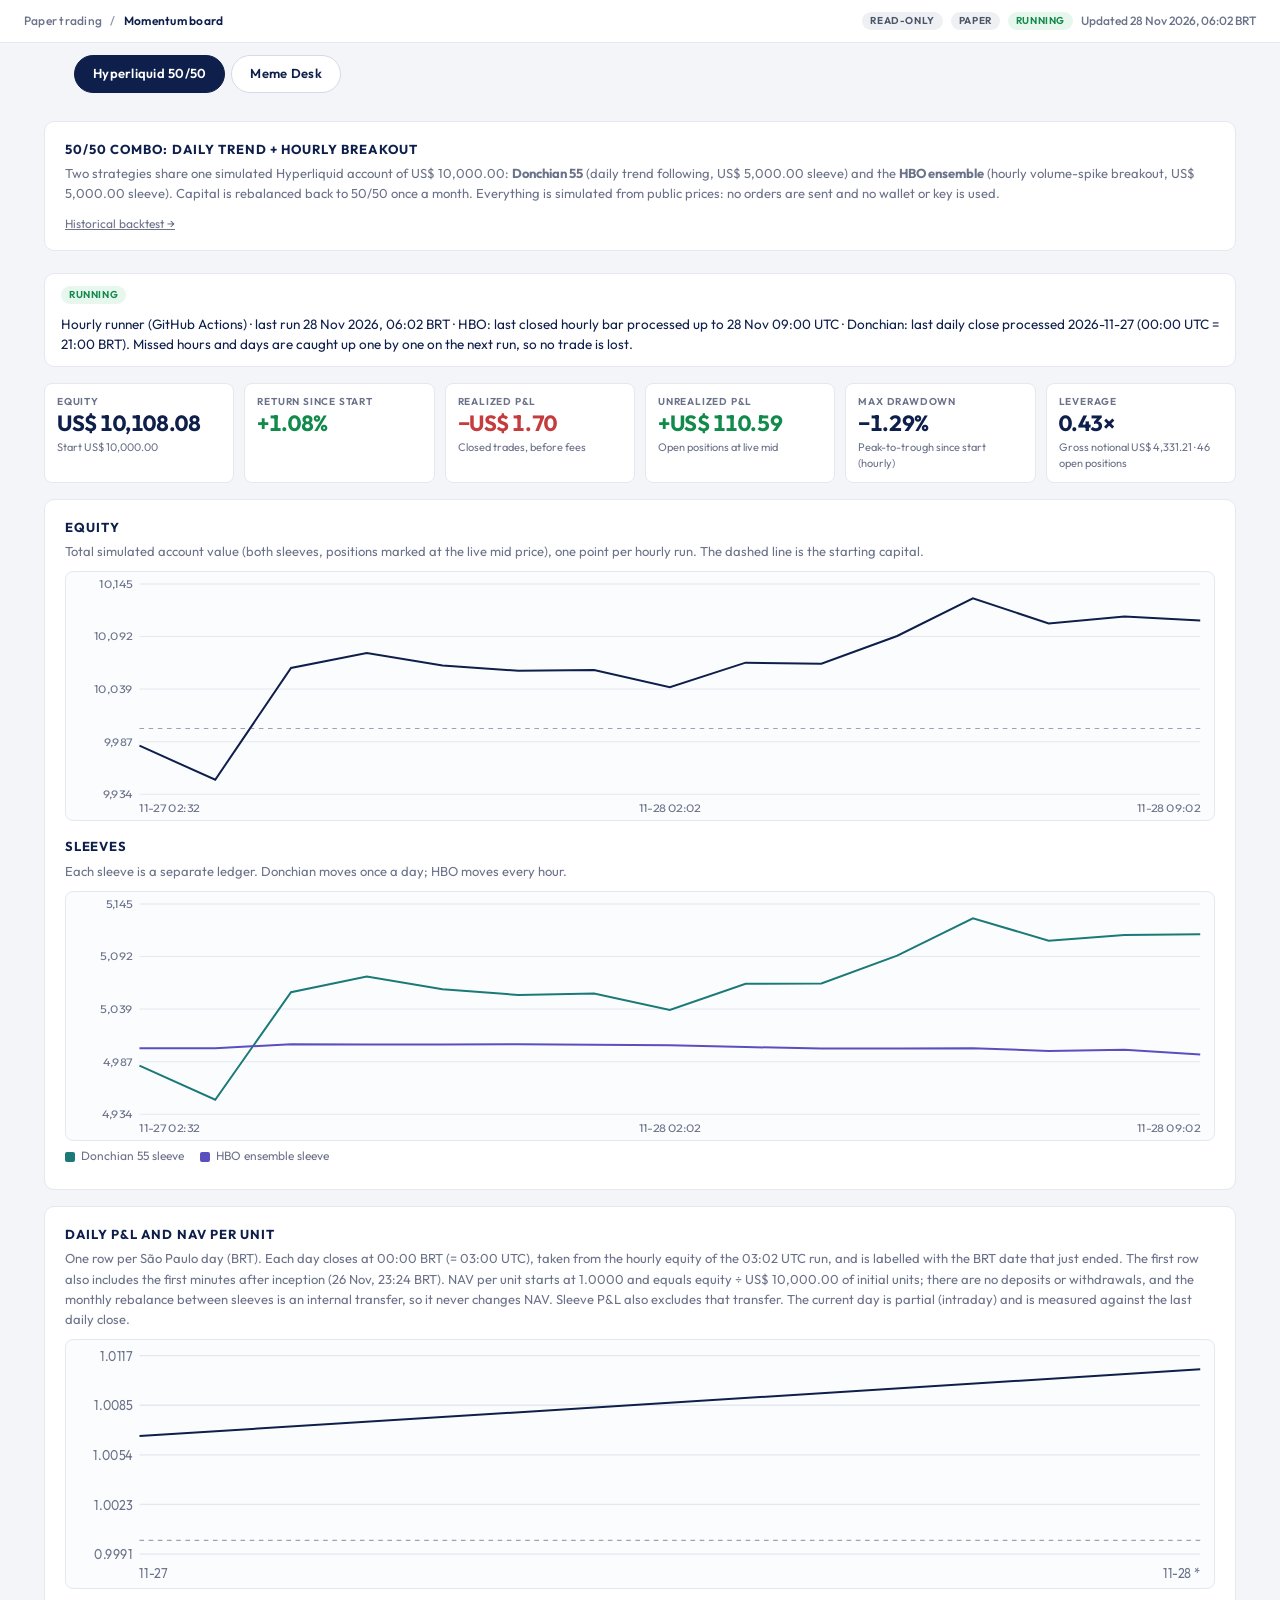
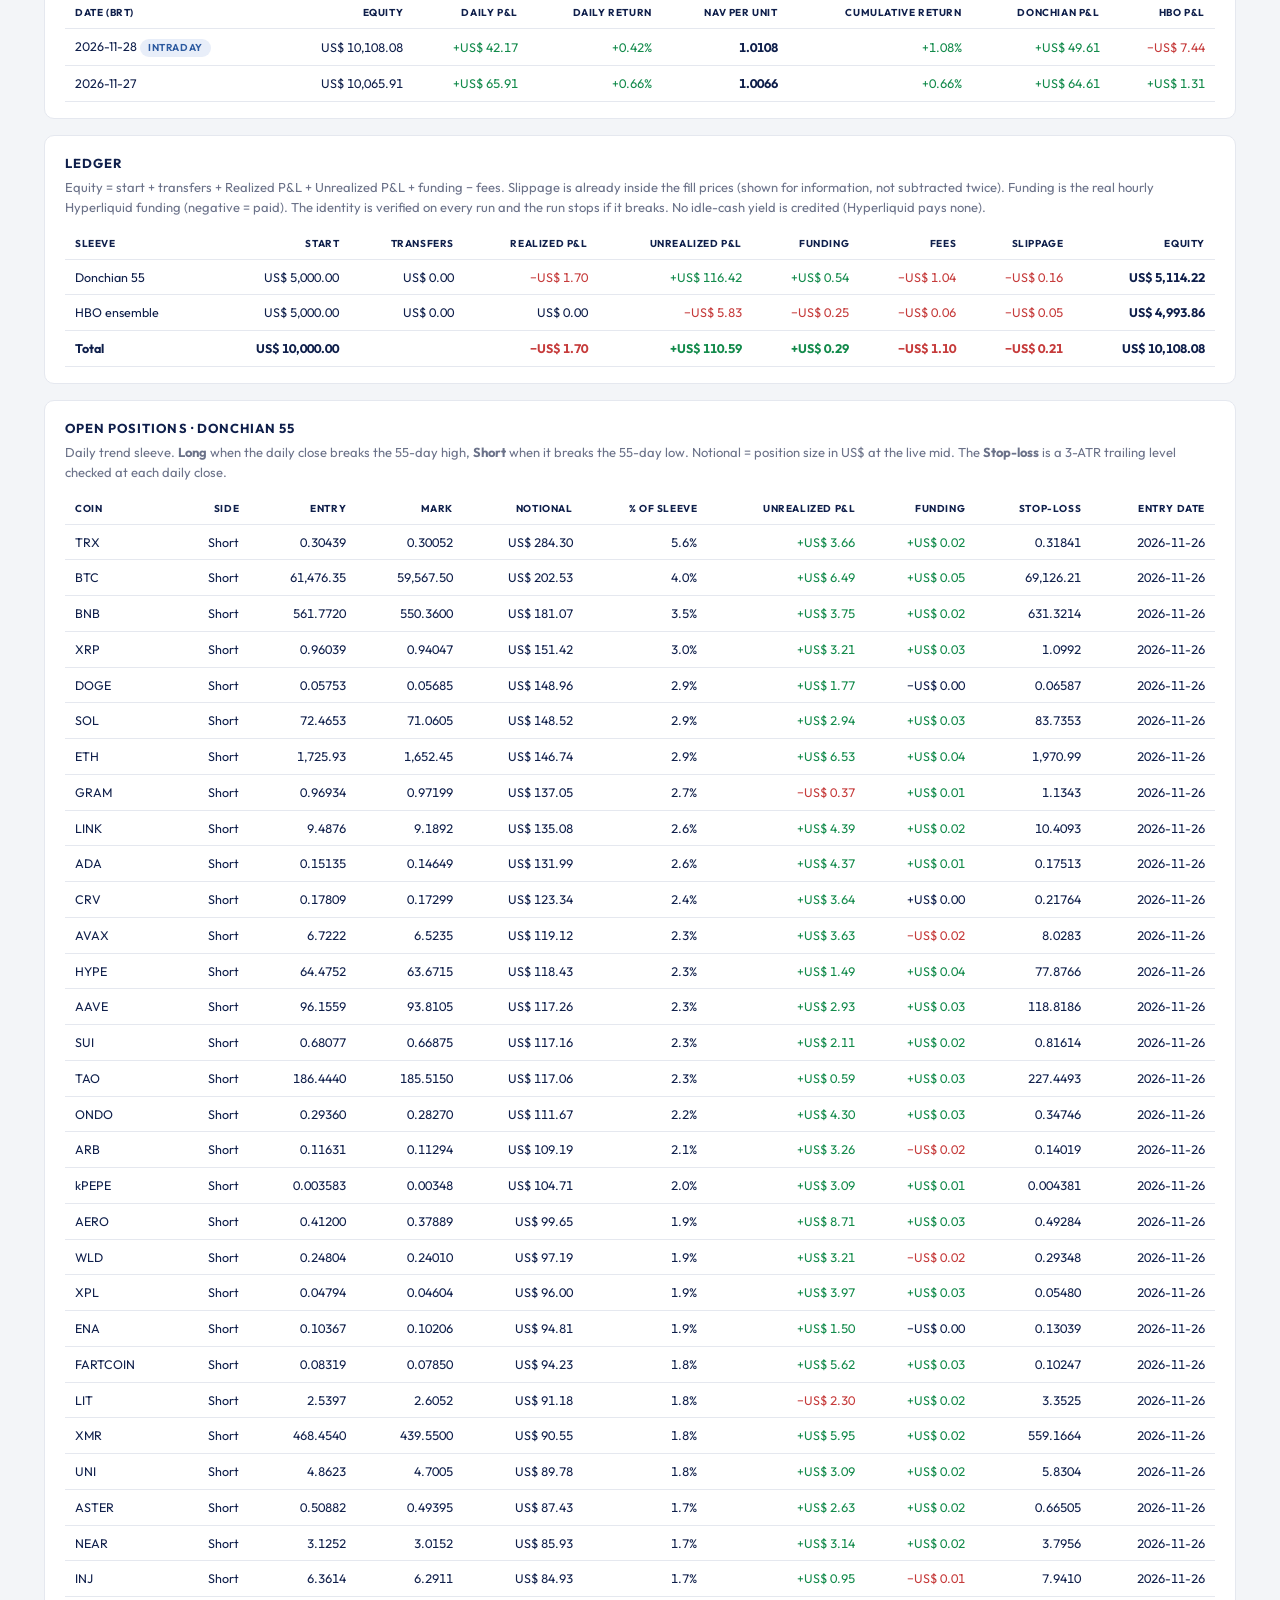
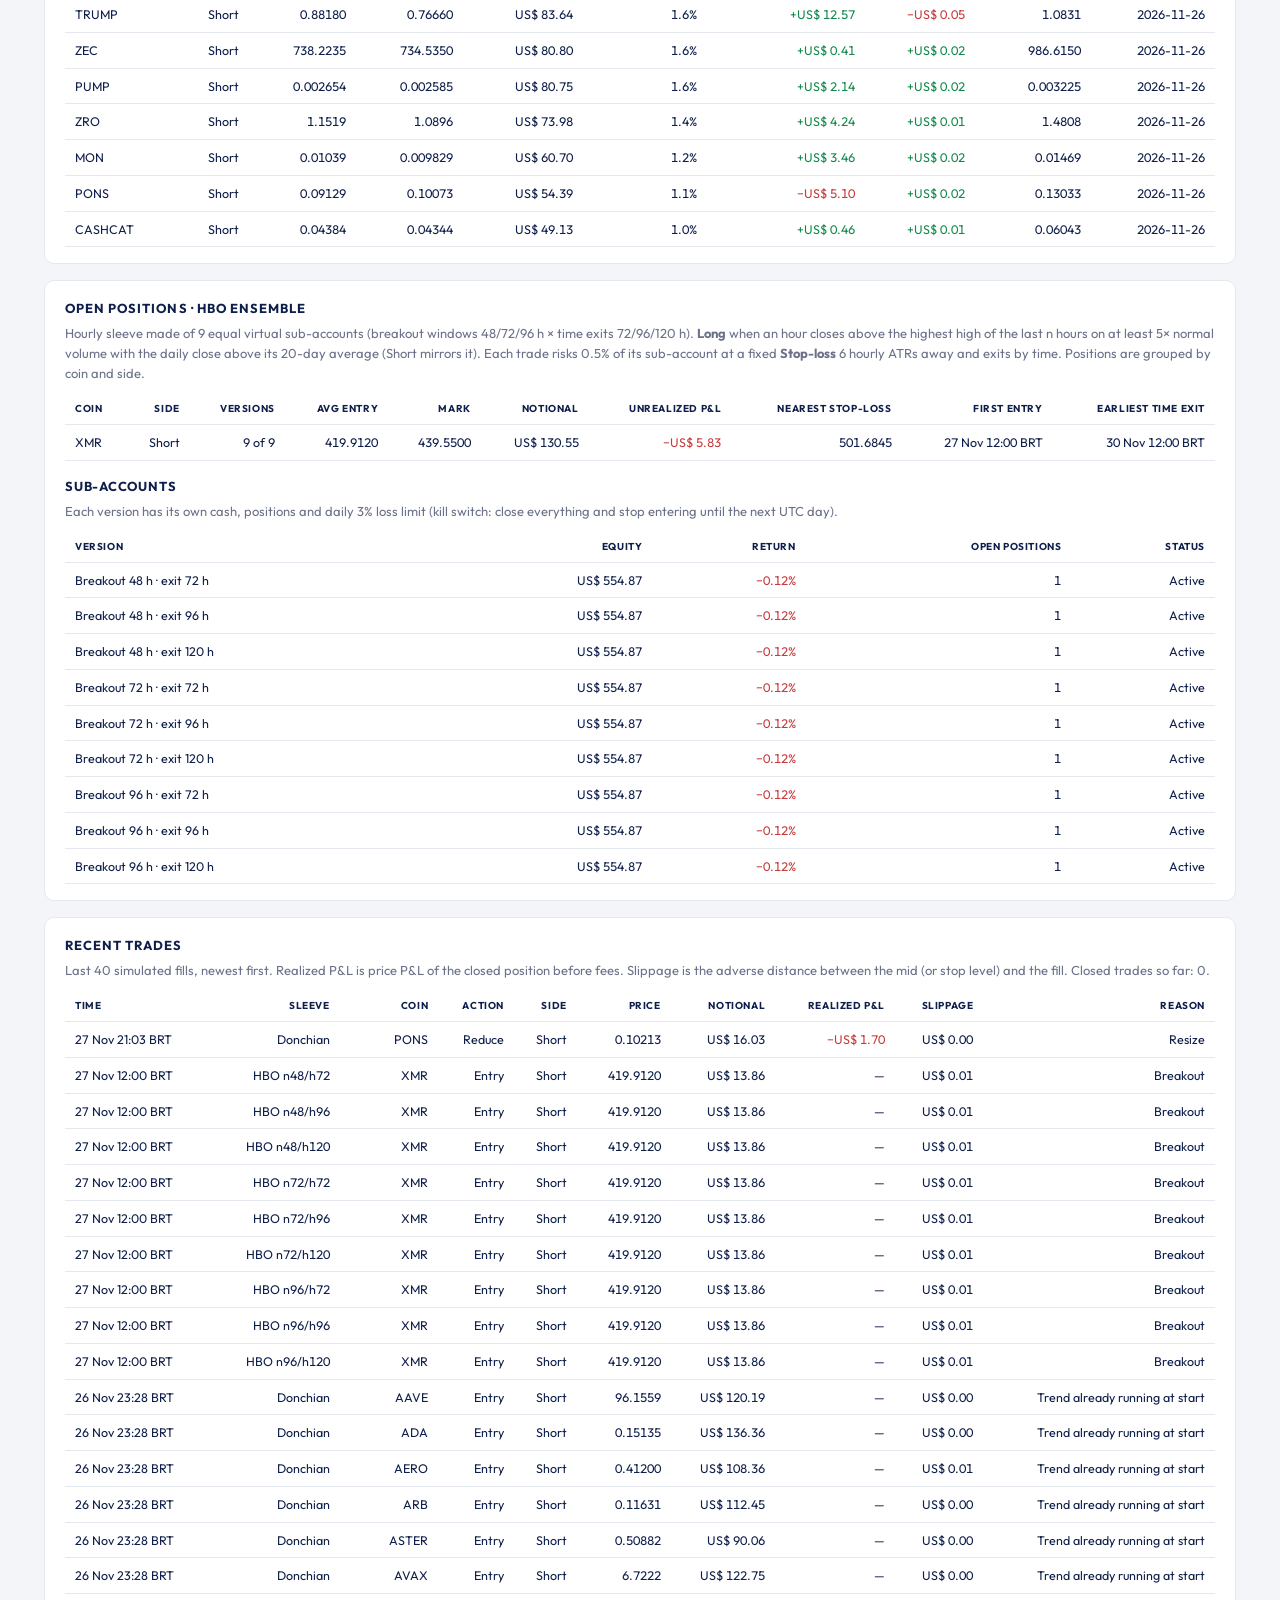
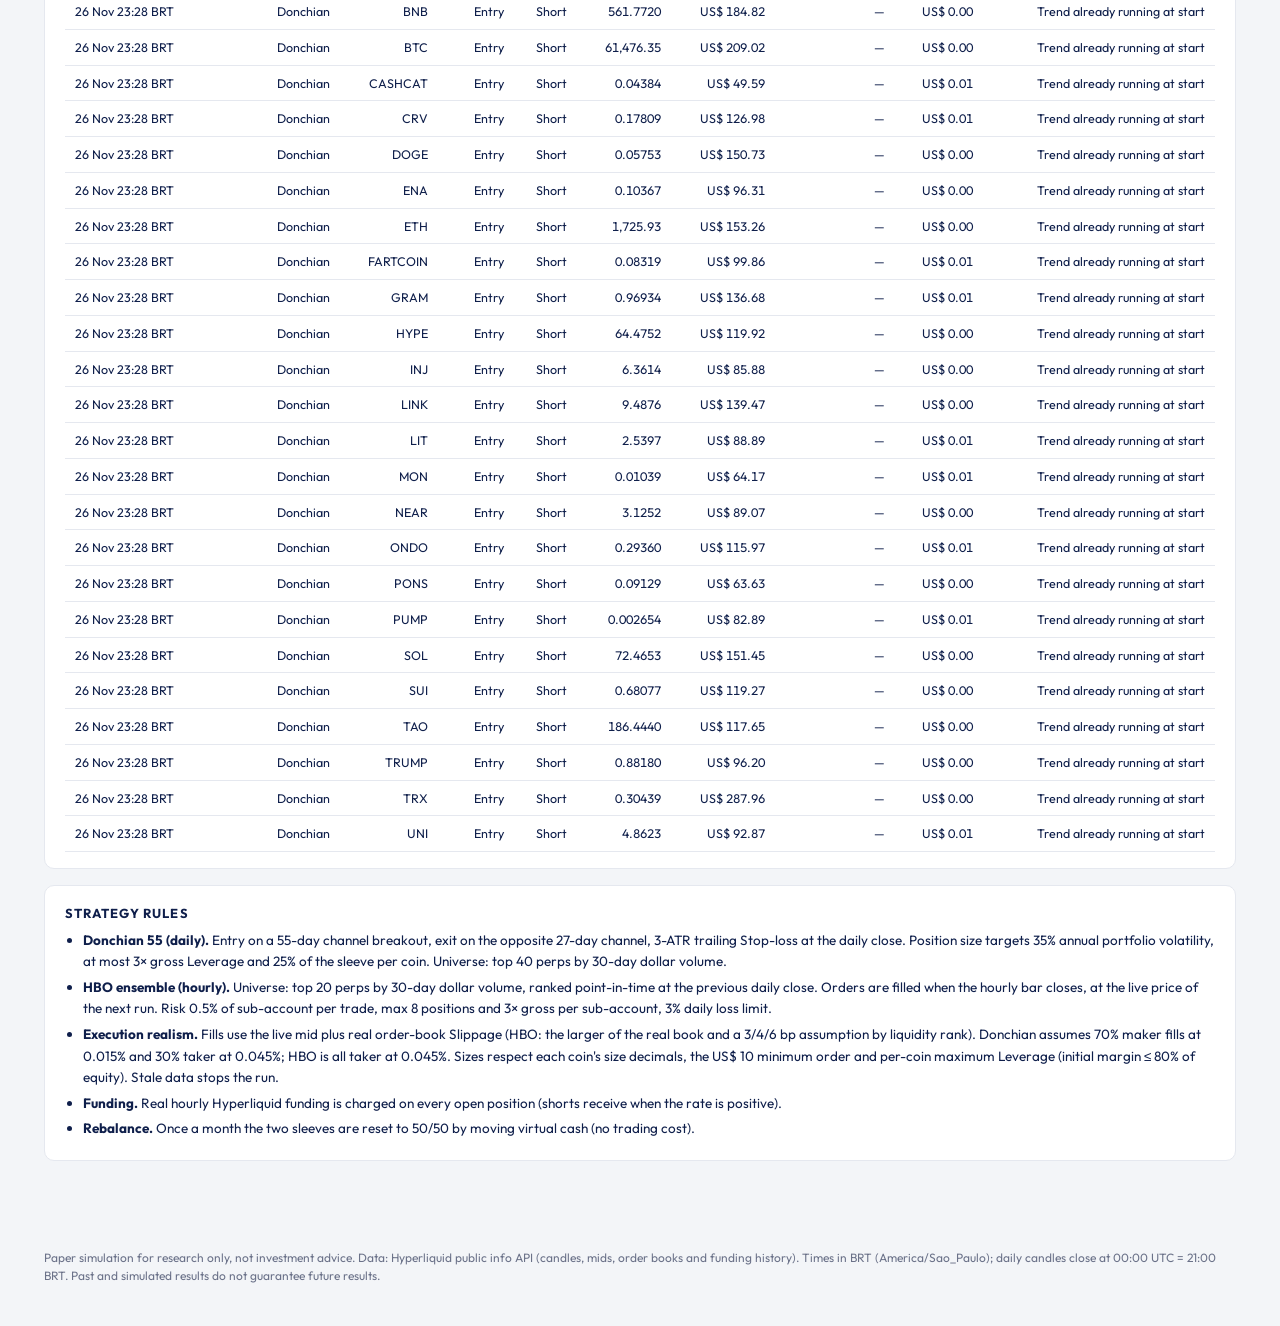
==== commit 2671b645: "paper run 2026-11-28 09:02 UTC" ====
--- a/index.html
+++ b/index.html
@@ -456,4 +456,4 @@
 svg.chart { height: 250px; } .panel h3 { font-size: 13px; letter-spacing: .06em; text-transform: uppercase; color: var(--navy); margin: 16px 0 4px; }
 .tabs-nav { display:flex; gap:6px; padding: 0 24px; margin: 12px auto 0; max-width: 1180px; } .tabs-nav a { padding: 8px 18px; border: 1px solid var(--line-strong); border-radius: 999px; background: var(--surface); color: var(--navy); font-size: 13px; font-weight: 600; text-decoration: none; letter-spacing: .02em; } .tabs-nav a.active { background: var(--navy); color: #fff; border-color: var(--navy); }
 .legend { display:flex; gap:16px; font-size:12px; color: var(--muted); margin-top:6px; } .legend i { display:inline-block; width:10px; height:10px; border-radius:2px; margin-right:6px; }
-</style></head><body><header class="top"><div class="crumb">Paper trading <span class="sep">/</span> <b>Momentum board</b></div><div class="top-right"><span class="badge badge-gray">Read-only</span><span class="badge badge-gray">Paper</span><span class="badge badge-green">Running</span><span class="clock">Updated 28 Nov 2026, 05:02 BRT</span></div></header><nav class="tabs-nav"><a href="index.html" class="active">Hyperliquid 50/50</a><a href="meme.html">Meme Desk</a></nav><main class="shell"><section class="intro"><h2>50/50 combo: daily trend + hourly breakout</h2><p>Two strategies share one simulated Hyperliquid account of US$ 10,000.00: <b>Donchian 55</b> (daily trend following, US$ 5,000.00 sleeve) and the <b>HBO ensemble</b> (hourly volume-spike breakout, US$ 5,000.00 sleeve). Capital is rebalanced back to 50/50 once a month. Everything is simulated from public prices: no orders are sent and no wallet or key is used.</p><p class="section-sub" style="margin:6px 0 0"><a href="backtest.html" style="color:#6b7289;font-size:12px">Historical backtest →</a></p></section><div class="status-line"><span class="badge badge-green">Running</span><span>Hourly runner (GitHub Actions) · last run 28 Nov 2026, 05:02 BRT · HBO: last closed hourly bar processed up to 28 Nov 08:00 UTC · Donchian: last daily close processed 2026-11-27 (00:00 UTC = 21:00 BRT). Missed hours and days are caught up one by one on the next run, so no trade is lost.</span></div><div class="kpi-row"><div class="kpi "><div class="k">Equity</div><div class="v">US$ 10,112.24</div><div class="d">Start US$ 10,000.00</div></div><div class="kpi up"><div class="k">Return since start</div><div class="v">+1.12%</div><div class="d"></div></div><div class="kpi down"><div class="k">Realized P&amp;L</div><div class="v">−US$ 1.70</div><div class="d">Closed trades, before fees</div></div><div class="kpi up"><div class="k">Unrealized P&amp;L</div><div class="v">+US$ 114.71</div><div class="d">Open positions at live mid</div></div><div class="kpi "><div class="k">Max drawdown</div><div class="v">−1.29%</div><div class="d">Peak-to-trough since start (hourly)</div></div><div class="kpi "><div class="k">Leverage</div><div class="v">0.43×</div><div class="d">Gross notional US$ 4,327.09 · 46 open positions</div></div></div><section class="panel"><h2>Equity</h2><p class="section-sub">Total simulated account value (both sleeves, positions marked at the live mid price), one point per hourly run. The dashed line is the starting capital.</p><svg class="chart" viewBox="0 0 1000 250" preserveAspectRatio="none" role="img"><line x1="64" x2="988" y1="224.0" y2="224.0" stroke="#e5e8ef"/><text x="58" y="228.0" text-anchor="end" font-size="11" fill="#6b7289">9,934</text><line x1="64" x2="988" y1="171.0" y2="171.0" stroke="#e5e8ef"/><text x="58" y="175.0" text-anchor="end" font-size="11" fill="#6b7289">9,987</text><line x1="64" x2="988" y1="118.0" y2="118.0" stroke="#e5e8ef"/><text x="58" y="122.0" text-anchor="end" font-size="11" fill="#6b7289">10,039</text><line x1="64" x2="988" y1="65.0" y2="65.0" stroke="#e5e8ef"/><text x="58" y="69.0" text-anchor="end" font-size="11" fill="#6b7289">10,092</text><line x1="64" x2="988" y1="12.0" y2="12.0" stroke="#e5e8ef"/><text x="58" y="16.0" text-anchor="end" font-size="11" fill="#6b7289">10,145</text><line x1="64" x2="988" y1="157.7" y2="157.7" stroke="#9aa3b5" stroke-dasharray="4 4"/><polyline points="64.0,175.1 135.1,209.4 206.2,96.8 277.2,81.7 348.3,94.3 419.4,99.6 490.5,98.8 561.5,116.1 632.6,91.4 703.7,92.4 774.8,64.5 845.8,26.6 916.9,51.8 988.0,44.8" fill="none" stroke="#0f1f4b" stroke-width="2" vector-effect="non-scaling-stroke"/><text x="64.0" y="242" text-anchor="start" font-size="11" fill="#6b7289">11-27 02:32</text><text x="561.5" y="242" text-anchor="middle" font-size="11" fill="#6b7289">11-28 02:02</text><text x="988.0" y="242" text-anchor="end" font-size="11" fill="#6b7289">11-28 08:02</text></svg><h3>Sleeves</h3><p class="section-sub">Each sleeve is a separate ledger. Donchian moves once a day; HBO moves every hour.</p><svg class="chart" viewBox="0 0 1000 250" preserveAspectRatio="none" role="img"><line x1="64" x2="988" y1="224.0" y2="224.0" stroke="#e5e8ef"/><text x="58" y="228.0" text-anchor="end" font-size="11" fill="#6b7289">4,934</text><line x1="64" x2="988" y1="171.0" y2="171.0" stroke="#e5e8ef"/><text x="58" y="175.0" text-anchor="end" font-size="11" fill="#6b7289">4,987</text><line x1="64" x2="988" y1="118.0" y2="118.0" stroke="#e5e8ef"/><text x="58" y="122.0" text-anchor="end" font-size="11" fill="#6b7289">5,039</text><line x1="64" x2="988" y1="65.0" y2="65.0" stroke="#e5e8ef"/><text x="58" y="69.0" text-anchor="end" font-size="11" fill="#6b7289">5,092</text><line x1="64" x2="988" y1="12.0" y2="12.0" stroke="#e5e8ef"/><text x="58" y="16.0" text-anchor="end" font-size="11" fill="#6b7289">5,145</text><polyline points="64.0,175.1 135.1,209.4 206.2,101.0 277.2,85.3 348.3,98.0 419.4,103.8 490.5,102.4 561.5,119.0 632.6,92.6 703.7,92.2 774.8,64.2 845.8,26.6 916.9,49.1 988.0,43.3" fill="none" stroke="#1b7a78" stroke-width="2" vector-effect="non-scaling-stroke"/><polyline points="64.0,157.6 135.1,157.6 206.2,153.4 277.2,153.8 348.3,153.8 419.4,153.4 490.5,153.9 561.5,154.6 632.6,156.3 703.7,157.7 774.8,157.7 845.8,157.4 916.9,160.2 988.0,158.9" fill="none" stroke="#5a4fbf" stroke-width="2" vector-effect="non-scaling-stroke"/><text x="64.0" y="242" text-anchor="start" font-size="11" fill="#6b7289">11-27 02:32</text><text x="561.5" y="242" text-anchor="middle" font-size="11" fill="#6b7289">11-28 02:02</text><text x="988.0" y="242" text-anchor="end" font-size="11" fill="#6b7289">11-28 08:02</text></svg><div class="legend"><span><i style="background:#1b7a78"></i>Donchian 55 sleeve</span><span><i style="background:#5a4fbf"></i>HBO ensemble sleeve</span></div></section><section class="panel"><h2>Daily P&amp;L and NAV per unit</h2><p class="section-sub">One row per São Paulo day (BRT). Each day closes at 00:00 BRT (= 03:00 UTC), taken from the hourly equity of the 03:02 UTC run, and is labelled with the BRT date that just ended. The first row also includes the first minutes after inception (26 Nov, 23:24 BRT). NAV per unit starts at 1.0000 and equals equity ÷ US$ 10,000.00 of initial units; there are no deposits or withdrawals, and the monthly rebalance between sleeves is an internal transfer, so it never changes NAV. Sleeve P&amp;L also excludes that transfer. The current day is partial (intraday) and is measured against the last daily close.</p><svg class="chart" viewBox="0 0 1000 190" preserveAspectRatio="none" role="img"><line x1="64" x2="988" y1="164.0" y2="164.0" stroke="#e5e8ef"/><text x="58" y="168.0" text-anchor="end" font-size="11" fill="#6b7289">0.9991</text><line x1="64" x2="988" y1="126.0" y2="126.0" stroke="#e5e8ef"/><text x="58" y="130.0" text-anchor="end" font-size="11" fill="#6b7289">1.0024</text><line x1="64" x2="988" y1="88.0" y2="88.0" stroke="#e5e8ef"/><text x="58" y="92.0" text-anchor="end" font-size="11" fill="#6b7289">1.0056</text><line x1="64" x2="988" y1="50.0" y2="50.0" stroke="#e5e8ef"/><text x="58" y="54.0" text-anchor="end" font-size="11" fill="#6b7289">1.0089</text><line x1="64" x2="988" y1="12.0" y2="12.0" stroke="#e5e8ef"/><text x="58" y="16.0" text-anchor="end" font-size="11" fill="#6b7289">1.0121</text><line x1="64" x2="988" y1="153.5" y2="153.5" stroke="#9aa3b5" stroke-dasharray="4 4"/><polyline points="64.0,76.6 988.0,22.5" fill="none" stroke="#0f1f4b" stroke-width="2" vector-effect="non-scaling-stroke"/><text x="64.0" y="182" text-anchor="start" font-size="11" fill="#6b7289">11-27</text><text x="988.0" y="182" text-anchor="end" font-size="11" fill="#6b7289">11-28 *</text></svg><div class="table-wrap"><table><thead><tr><th class=l>Date (BRT)</th><th>Equity</th><th>Daily P&amp;L</th><th>Daily return</th><th>NAV per unit</th><th>Cumulative return</th><th>Donchian P&amp;L</th><th>HBO P&amp;L</th></tr></thead><tbody><tr><td class="l ">2026-11-28 <span class="badge badge-blue">intraday</span></td><td class="">US$ 10,112.24</td><td class="pos">+US$ 46.33</td><td class="pos">+0.46%</td><td class=""><b>1.0112</b></td><td class="pos">+1.12%</td><td class="pos">+US$ 48.90</td><td class="neg">−US$ 2.57</td></tr><tr><td class="l ">2026-11-27</td><td class="">US$ 10,065.91</td><td class="pos">+US$ 65.91</td><td class="pos">+0.66%</td><td class=""><b>1.0066</b></td><td class="pos">+0.66%</td><td class="pos">+US$ 64.61</td><td class="pos">+US$ 1.31</td></tr></tbody></table></div></section><section class="panel"><h2>Ledger</h2><p class="section-sub">Equity = start + transfers + Realized P&amp;L + Unrealized P&amp;L + funding − fees. Slippage is already inside the fill prices (shown for information, not subtracted twice). Funding is the real hourly Hyperliquid funding (negative = paid). The identity is verified on every run and the run stops if it breaks. No idle-cash yield is credited (Hyperliquid pays none).</p><div class="table-wrap"><table><thead><tr><th class=l>Sleeve</th><th>Start</th><th>Transfers</th><th>Realized P&amp;L</th><th>Unrealized P&amp;L</th><th>Funding</th><th>Fees</th><th>Slippage</th><th>Equity</th></tr></thead><tbody><tr><td class="l ">Donchian 55</td><td class="">US$ 5,000.00</td><td class="">US$ 0.00</td><td class="neg">−US$ 1.70</td><td class="pos">+US$ 115.71</td><td class="pos">+US$ 0.54</td><td class="neg">−US$ 1.04</td><td class="neg">−US$ 0.16</td><td class=""><b>US$ 5,113.51</b></td></tr><tr><td class="l ">HBO ensemble</td><td class="">US$ 5,000.00</td><td class="">US$ 0.00</td><td class="">US$ 0.00</td><td class="neg">−US$ 1.00</td><td class="neg">−US$ 0.21</td><td class="neg">−US$ 0.06</td><td class="neg">−US$ 0.05</td><td class=""><b>US$ 4,998.73</b></td></tr><tr><td class="l "><b>Total</b></td><td class=""><b>US$ 10,000.00</b></td><td class=""></td><td class="neg"><b>−US$ 1.70</b></td><td class="pos"><b>+US$ 114.71</b></td><td class="pos"><b>+US$ 0.33</b></td><td class="neg"><b>−US$ 1.10</b></td><td class="neg"><b>−US$ 0.21</b></td><td class=""><b>US$ 10,112.24</b></td></tr></tbody></table></div></section><section class="panel"><h2>Open positions · Donchian 55</h2><p class="section-sub">Daily trend sleeve. <b>Long</b> when the daily close breaks the 55-day high, <b>Short</b> when it breaks the 55-day low. Notional = position size in US$ at the live mid. The <b>Stop-loss</b> is a 3-ATR trailing level checked at each daily close.</p><div class="table-wrap"><table><thead><tr><th class=l>Coin</th><th>Side</th><th>Entry</th><th>Mark</th><th>Notional</th><th>% of sleeve</th><th>Unrealized P&amp;L</th><th>Funding</th><th>Stop-loss</th><th>Entry date</th></tr></thead><tbody><tr><td class="l ">TRX</td><td class="">Short</td><td class="">0.30439</td><td class="">0.30040</td><td class="">US$ 284.17</td><td class="">5.6%</td><td class="pos">+US$ 3.78</td><td class="pos">+US$ 0.02</td><td class="">0.31841</td><td class="">2026-11-26</td></tr><tr><td class="l ">BTC</td><td class="">Short</td><td class="">61,476.35</td><td class="">59,776.50</td><td class="">US$ 203.24</td><td class="">4.0%</td><td class="pos">+US$ 5.78</td><td class="pos">+US$ 0.05</td><td class="">69,126.21</td><td class="">2026-11-26</td></tr><tr><td class="l ">BNB</td><td class="">Short</td><td class="">561.7720</td><td class="">551.5700</td><td class="">US$ 181.47</td><td class="">3.5%</td><td class="pos">+US$ 3.36</td><td class="pos">+US$ 0.02</td><td class="">631.3214</td><td class="">2026-11-26</td></tr><tr><td class="l ">XRP</td><td class="">Short</td><td class="">0.96039</td><td class="">0.94300</td><td class="">US$ 151.82</td><td class="">3.0%</td><td class="pos">+US$ 2.80</td><td class="pos">+US$ 0.03</td><td class="">1.0992</td><td class="">2026-11-26</td></tr><tr><td class="l ">DOGE</td><td class="">Short</td><td class="">0.05753</td><td class="">0.05687</td><td class="">US$ 149.00</td><td class="">2.9%</td><td class="pos">+US$ 1.73</td><td class="">−US$ 0.00</td><td class="">0.06587</td><td class="">2026-11-26</td></tr><tr><td class="l ">SOL</td><td class="">Short</td><td class="">72.4653</td><td class="">71.1645</td><td class="">US$ 148.73</td><td class="">2.9%</td><td class="pos">+US$ 2.72</td><td class="pos">+US$ 0.03</td><td class="">83.7353</td><td class="">2026-11-26</td></tr><tr><td class="l ">ETH</td><td class="">Short</td><td class="">1,725.93</td><td class="">1,656.25</td><td class="">US$ 147.08</td><td class="">2.9%</td><td class="pos">+US$ 6.19</td><td class="pos">+US$ 0.04</td><td class="">1,970.99</td><td class="">2026-11-26</td></tr><tr><td class="l ">GRAM</td><td class="">Short</td><td class="">0.96934</td><td class="">0.97442</td><td class="">US$ 137.39</td><td class="">2.7%</td><td class="neg">−US$ 0.72</td><td class="pos">+US$ 0.01</td><td class="">1.1343</td><td class="">2026-11-26</td></tr><tr><td class="l ">LINK</td><td class="">Short</td><td class="">9.4876</td><td class="">9.1729</td><td class="">US$ 134.84</td><td class="">2.6%</td><td class="pos">+US$ 4.63</td><td class="pos">+US$ 0.02</td><td class="">10.4093</td><td class="">2026-11-26</td></tr><tr><td class="l ">ADA</td><td class="">Short</td><td class="">0.15135</td><td class="">0.14624</td><td class="">US$ 131.76</td><td class="">2.6%</td><td class="pos">+US$ 4.60</td><td class="pos">+US$ 0.01</td><td class="">0.17513</td><td class="">2026-11-26</td></tr><tr><td class="l ">CRV</td><td class="">Short</td><td class="">0.17809</td><td class="">0.17171</td><td class="">US$ 122.43</td><td class="">2.4%</td><td class="pos">+US$ 4.55</td><td class="">+US$ 0.00</td><td class="">0.21764</td><td class="">2026-11-26</td></tr><tr><td class="l ">AVAX</td><td class="">Short</td><td class="">6.7222</td><td class="">6.5280</td><td class="">US$ 119.20</td><td class="">2.3%</td><td class="pos">+US$ 3.55</td><td class="neg">−US$ 0.02</td><td class="">8.0283</td><td class="">2026-11-26</td></tr><tr><td class="l ">HYPE</td><td class="">Short</td><td class="">64.4752</td><td class="">63.9015</td><td class="">US$ 118.86</td><td class="">2.3%</td><td class="pos">+US$ 1.07</td><td class="pos">+US$ 0.04</td><td class="">77.8766</td><td class="">2026-11-26</td></tr><tr><td class="l ">TAO</td><td class="">Short</td><td class="">186.4440</td><td class="">185.7100</td><td class="">US$ 117.18</td><td class="">2.3%</td><td class="pos">+US$ 0.46</td><td class="pos">+US$ 0.03</td><td class="">227.4493</td><td class="">2026-11-26</td></tr><tr><td class="l ">SUI</td><td class="">Short</td><td class="">0.68077</td><td class="">0.66878</td><td class="">US$ 117.17</td><td class="">2.3%</td><td class="pos">+US$ 2.10</td><td class="pos">+US$ 0.02</td><td class="">0.81614</td><td class="">2026-11-26</td></tr><tr><td class="l ">AAVE</td><td class="">Short</td><td class="">96.1559</td><td class="">93.6315</td><td class="">US$ 117.04</td><td class="">2.3%</td><td class="pos">+US$ 3.16</td><td class="pos">+US$ 0.03</td><td class="">118.8186</td><td class="">2026-11-26</td></tr><tr><td class="l ">ONDO</td><td class="">Short</td><td class="">0.29360</td><td class="">0.28366</td><td class="">US$ 112.05</td><td class="">2.2%</td><td class="pos">+US$ 3.92</td><td class="pos">+US$ 0.03</td><td class="">0.34746</td><td class="">2026-11-26</td></tr><tr><td class="l ">ARB</td><td class="">Short</td><td class="">0.11631</td><td class="">0.11275</td><td class="">US$ 109.01</td><td class="">2.1%</td><td class="pos">+US$ 3.44</td><td class="neg">−US$ 0.02</td><td class="">0.14019</td><td class="">2026-11-26</td></tr><tr><td class="l ">kPEPE</td><td class="">Short</td><td class="">0.003583</td><td class="">0.003481</td><td class="">US$ 104.74</td><td class="">2.0%</td><td class="pos">+US$ 3.06</td><td class="pos">+US$ 0.01</td><td class="">0.004381</td><td class="">2026-11-26</td></tr><tr><td class="l ">AERO</td><td class="">Short</td><td class="">0.41200</td><td class="">0.38050</td><td class="">US$ 100.07</td><td class="">2.0%</td><td class="pos">+US$ 8.28</td><td class="pos">+US$ 0.03</td><td class="">0.49284</td><td class="">2026-11-26</td></tr><tr><td class="l ">WLD</td><td class="">Short</td><td class="">0.24804</td><td class="">0.23981</td><td class="">US$ 97.08</td><td class="">1.9%</td><td class="pos">+US$ 3.33</td><td class="neg">−US$ 0.02</td><td class="">0.29348</td><td class="">2026-11-26</td></tr><tr><td class="l ">XPL</td><td class="">Short</td><td class="">0.04794</td><td class="">0.04574</td><td class="">US$ 95.36</td><td class="">1.9%</td><td class="pos">+US$ 4.60</td><td class="pos">+US$ 0.03</td><td class="">0.05480</td><td class="">2026-11-26</td></tr><tr><td class="l ">ENA</td><td class="">Short</td><td class="">0.10367</td><td class="">0.10221</td><td class="">US$ 94.95</td><td class="">1.9%</td><td class="pos">+US$ 1.36</td><td class="">−US$ 0.00</td><td class="">0.13039</td><td class="">2026-11-26</td></tr><tr><td class="l ">FARTCOIN</td><td class="">Short</td><td class="">0.08319</td><td class="">0.07846</td><td class="">US$ 94.18</td><td class="">1.8%</td><td class="pos">+US$ 5.67</td><td class="pos">+US$ 0.03</td><td class="">0.10247</td><td class="">2026-11-26</td></tr><tr><td class="l ">LIT</td><td class="">Short</td><td class="">2.5397</td><td class="">2.6317</td><td class="">US$ 92.11</td><td class="">1.8%</td><td class="neg">−US$ 3.22</td><td class="pos">+US$ 0.02</td><td class="">3.3525</td><td class="">2026-11-26</td></tr><tr><td class="l ">UNI</td><td class="">Short</td><td class="">4.8623</td><td class="">4.6905</td><td class="">US$ 89.59</td><td class="">1.8%</td><td class="pos">+US$ 3.28</td><td class="pos">+US$ 0.02</td><td class="">5.8304</td><td class="">2026-11-26</td></tr><tr><td class="l ">ASTER</td><td class="">Short</td><td class="">0.50882</td><td class="">0.49937</td><td class="">US$ 88.39</td><td class="">1.7%</td><td class="pos">+US$ 1.67</td><td class="pos">+US$ 0.02</td><td class="">0.66505</td><td class="">2026-11-26</td></tr><tr><td class="l ">XMR</td><td class="">Short</td><td class="">468.4540</td><td class="">423.2850</td><td class="">US$ 87.20</td><td class="">1.7%</td><td class="pos">+US$ 9.30</td><td class="pos">+US$ 0.02</td><td class="">559.1664</td><td class="">2026-11-26</td></tr><tr><td class="l ">NEAR</td><td class="">Short</td><td class="">3.1252</td><td class="">3.0242</td><td class="">US$ 86.19</td><td class="">1.7%</td><td class="pos">+US$ 2.88</td><td class="pos">+US$ 0.02</td><td class="">3.7956</td><td class="">2026-11-26</td></tr><tr><td class="l ">INJ</td><td class="">Short</td><td class="">6.3614</td><td class="">6.2732</td><td class="">US$ 84.69</td><td class="">1.7%</td><td class="pos">+US$ 1.19</td><td class="neg">−US$ 0.01</td><td class="">7.9410</td><td class="">2026-11-26</td></tr><tr><td class="l ">TRUMP</td><td class="">Short</td><td class="">0.88180</td><td class="">0.77485</td><td class="">US$ 84.54</td><td class="">1.7%</td><td class="pos">+US$ 11.67</td><td class="neg">−US$ 0.05</td><td class="">1.0831</td><td class="">2026-11-26</td></tr><tr><td class="l ">ZEC</td><td class="">Short</td><td class="">738.2235</td><td class="">737.2450</td><td class="">US$ 81.10</td><td class="">1.6%</td><td class="pos">+US$ 0.11</td><td class="pos">+US$ 0.02</td><td class="">986.6150</td><td class="">2026-11-26</td></tr><tr><td class="l ">PUMP</td><td class="">Short</td><td class="">0.002654</td><td class="">0.002577</td><td class="">US$ 80.50</td><td class="">1.6%</td><td class="pos">+US$ 2.39</td><td class="pos">+US$ 0.02</td><td class="">0.003225</td><td class="">2026-11-26</td></tr><tr><td class="l ">ZRO</td><td class="">Short</td><td class="">1.1519</td><td class="">1.0965</td><td class="">US$ 74.46</td><td class="">1.5%</td><td class="pos">+US$ 3.76</td><td class="pos">+US$ 0.01</td><td class="">1.4808</td><td class="">2026-11-26</td></tr><tr><td class="l ">MON</td><td class="">Short</td><td class="">0.01039</td><td class="">0.009784</td><td class="">US$ 60.43</td><td class="">1.2%</td><td class="pos">+US$ 3.74</td><td class="pos">+US$ 0.02</td><td class="">0.01469</td><td class="">2026-11-26</td></tr><tr><td class="l ">PONS</td><td class="">Short</td><td class="">0.09129</td><td class="">0.10032</td><td class="">US$ 54.18</td><td class="">1.1%</td><td class="neg">−US$ 4.88</td><td class="pos">+US$ 0.02</td><td class="">0.13033</td><td class="">2026-11-26</td></tr><tr><td class="l ">CASHCAT</td><td class="">Short</td><td class="">0.04384</td><td class="">0.04351</td><td class="">US$ 49.21</td><td class="">1.0%</td><td class="pos">+US$ 0.38</td><td class="pos">+US$ 0.01</td><td class="">0.06043</td><td class="">2026-11-26</td></tr></tbody></table></div></section><section class="panel"><h2>Open positions · HBO ensemble</h2><p class="section-sub">Hourly sleeve made of 9 equal virtual sub-accounts (breakout windows 48/72/96 h × time exits 72/96/120 h). <b>Long</b> when an hour closes above the highest high of the last n hours on at least 5× normal volume with the daily close above its 20-day average (Short mirrors it). Each trade risks 0.5% of its sub-account at a fixed <b>Stop-loss</b> 6 hourly ATRs away and exits by time. Positions are grouped by coin and side.</p><div class="table-wrap"><table><thead><tr><th class=l>Coin</th><th>Side</th><th>Versions</th><th>Avg entry</th><th>Mark</th><th>Notional</th><th>Unrealized P&amp;L</th><th>Nearest stop-loss</th><th>First entry</th><th>Earliest time exit</th></tr></thead><tbody><tr><td class="l ">XMR</td><td class="">Short</td><td class="">9 of 9</td><td class="">419.9120</td><td class="">423.2850</td><td class="">US$ 125.72</td><td class="neg">−US$ 1.00</td><td class="">501.6845</td><td class="">27 Nov 12:00 BRT</td><td class="">30 Nov 12:00 BRT</td></tr></tbody></table></div><h3>Sub-accounts</h3><p class="section-sub">Each version has its own cash, positions and daily 3% loss limit (kill switch: close everything and stop entering until the next UTC day).</p><div class="table-wrap"><table><thead><tr><th class=l>Version</th><th>Equity</th><th>Return</th><th>Open positions</th><th>Status</th></tr></thead><tbody><tr><td class="l ">Breakout 48 h · exit 72 h</td><td class="">US$ 555.41</td><td class="neg">−0.03%</td><td class="">1</td><td class="">Active</td></tr><tr><td class="l ">Breakout 48 h · exit 96 h</td><td class="">US$ 555.41</td><td class="neg">−0.03%</td><td class="">1</td><td class="">Active</td></tr><tr><td class="l ">Breakout 48 h · exit 120 h</td><td class="">US$ 555.41</td><td class="neg">−0.03%</td><td class="">1</td><td class="">Active</td></tr><tr><td class="l ">Breakout 72 h · exit 72 h</td><td class="">US$ 555.41</td><td class="neg">−0.03%</td><td class="">1</td><td class="">Active</td></tr><tr><td class="l ">Breakout 72 h · exit 96 h</td><td class="">US$ 555.41</td><td class="neg">−0.03%</td><td class="">1</td><td class="">Active</td></tr><tr><td class="l ">Breakout 72 h · exit 120 h</td><td class="">US$ 555.41</td><td class="neg">−0.03%</td><td class="">1</td><td class="">Active</td></tr><tr><td class="l ">Breakout 96 h · exit 72 h</td><td class="">US$ 555.41</td><td class="neg">−0.03%</td><td class="">1</td><td class="">Active</td></tr><tr><td class="l ">Breakout 96 h · exit 96 h</td><td class="">US$ 555.41</td><td class="neg">−0.03%</td><td class="">1</td><td class="">Active</td></tr><tr><td class="l ">Breakout 96 h · exit 120 h</td><td class="">US$ 555.41</td><td class="neg">−0.03%</td><td class="">1</td><td class="">Active</td></tr></tbody></table></div></section><section class="panel"><h2>Recent trades</h2><p class="section-sub">Last 40 simulated fills, newest first. Realized P&amp;L is price P&amp;L of the closed position before fees. Slippage is the adverse distance between the mid (or stop level) and the fill. Closed trades so far: 0.</p><div class="table-wrap"><table><thead><tr><th class=l>Time</th><th>Sleeve</th><th>Coin</th><th>Action</th><th>Side</th><th>Price</th><th>Notional</th><th>Realized P&amp;L</th><th>Slippage</th><th>Reason</th></tr></thead><tbody><tr><td class="l ">27 Nov 21:03 BRT</td><td class="">Donchian</td><td class="">PONS</td><td class="">Reduce</td><td class="">Short</td><td class="">0.10213</td><td class="">US$ 16.03</td><td class="neg">−US$ 1.70</td><td class="">US$ 0.00</td><td class="">Resize</td></tr><tr><td class="l ">27 Nov 12:00 BRT</td><td class="">HBO n48/h72</td><td class="">XMR</td><td class="">Entry</td><td class="">Short</td><td class="">419.9120</td><td class="">US$ 13.86</td><td class="">—</td><td class="">US$ 0.01</td><td class="">Breakout</td></tr><tr><td class="l ">27 Nov 12:00 BRT</td><td class="">HBO n48/h96</td><td class="">XMR</td><td class="">Entry</td><td class="">Short</td><td class="">419.9120</td><td class="">US$ 13.86</td><td class="">—</td><td class="">US$ 0.01</td><td class="">Breakout</td></tr><tr><td class="l ">27 Nov 12:00 BRT</td><td class="">HBO n48/h120</td><td class="">XMR</td><td class="">Entry</td><td class="">Short</td><td class="">419.9120</td><td class="">US$ 13.86</td><td class="">—</td><td class="">US$ 0.01</td><td class="">Breakout</td></tr><tr><td class="l ">27 Nov 12:00 BRT</td><td class="">HBO n72/h72</td><td class="">XMR</td><td class="">Entry</td><td class="">Short</td><td class="">419.9120</td><td class="">US$ 13.86</td><td class="">—</td><td class="">US$ 0.01</td><td class="">Breakout</td></tr><tr><td class="l ">27 Nov 12:00 BRT</td><td class="">HBO n72/h96</td><td class="">XMR</td><td class="">Entry</td><td class="">Short</td><td class="">419.9120</td><td class="">US$ 13.86</td><td class="">—</td><td class="">US$ 0.01</td><td class="">Breakout</td></tr><tr><td class="l ">27 Nov 12:00 BRT</td><td class="">HBO n72/h120</td><td class="">XMR</td><td class="">Entry</td><td class="">Short</td><td class="">419.9120</td><td class="">US$ 13.86</td><td class="">—</td><td class="">US$ 0.01</td><td class="">Breakout</td></tr><tr><td class="l ">27 Nov 12:00 BRT</td><td class="">HBO n96/h72</td><td class="">XMR</td><td class="">Entry</td><td class="">Short</td><td class="">419.9120</td><td class="">US$ 13.86</td><td class="">—</td><td class="">US$ 0.01</td><td class="">Breakout</td></tr><tr><td class="l ">27 Nov 12:00 BRT</td><td class="">HBO n96/h96</td><td class="">XMR</td><td class="">Entry</td><td class="">Short</td><td class="">419.9120</td><td class="">US$ 13.86</td><td class="">—</td><td class="">US$ 0.01</td><td class="">Breakout</td></tr><tr><td class="l ">27 Nov 12:00 BRT</td><td class="">HBO n96/h120</td><td class="">XMR</td><td class="">Entry</td><td class="">Short</td><td class="">419.9120</td><td class="">US$ 13.86</td><td class="">—</td><td class="">US$ 0.01</td><td class="">Breakout</td></tr><tr><td class="l ">26 Nov 23:28 BRT</td><td class="">Donchian</td><td class="">AAVE</td><td class="">Entry</td><td class="">Short</td><td class="">96.1559</td><td class="">US$ 120.19</td><td class="">—</td><td class="">US$ 0.00</td><td class="">Trend already running at start</td></tr><tr><td class="l ">26 Nov 23:28 BRT</td><td class="">Donchian</td><td class="">ADA</td><td class="">Entry</td><td class="">Short</td><td class="">0.15135</td><td class="">US$ 136.36</td><td class="">—</td><td class="">US$ 0.00</td><td class="">Trend already running at start</td></tr><tr><td class="l ">26 Nov 23:28 BRT</td><td class="">Donchian</td><td class="">AERO</td><td class="">Entry</td><td class="">Short</td><td class="">0.41200</td><td class="">US$ 108.36</td><td class="">—</td><td class="">US$ 0.01</td><td class="">Trend already running at start</td></tr><tr><td class="l ">26 Nov 23:28 BRT</td><td class="">Donchian</td><td class="">ARB</td><td class="">Entry</td><td class="">Short</td><td class="">0.11631</td><td class="">US$ 112.45</td><td class="">—</td><td class="">US$ 0.00</td><td class="">Trend already running at start</td></tr><tr><td class="l ">26 Nov 23:28 BRT</td><td class="">Donchian</td><td class="">ASTER</td><td class="">Entry</td><td class="">Short</td><td class="">0.50882</td><td class="">US$ 90.06</td><td class="">—</td><td class="">US$ 0.00</td><td class="">Trend already running at start</td></tr><tr><td class="l ">26 Nov 23:28 BRT</td><td class="">Donchian</td><td class="">AVAX</td><td class="">Entry</td><td class="">Short</td><td class="">6.7222</td><td class="">US$ 122.75</td><td class="">—</td><td class="">US$ 0.00</td><td class="">Trend already running at start</td></tr><tr><td class="l ">26 Nov 23:28 BRT</td><td class="">Donchian</td><td class="">BNB</td><td class="">Entry</td><td class="">Short</td><td class="">561.7720</td><td class="">US$ 184.82</td><td class="">—</td><td class="">US$ 0.00</td><td class="">Trend already running at start</td></tr><tr><td class="l ">26 Nov 23:28 BRT</td><td class="">Donchian</td><td class="">BTC</td><td class="">Entry</td><td class="">Short</td><td class="">61,476.35</td><td class="">US$ 209.02</td><td class="">—</td><td class="">US$ 0.00</td><td class="">Trend already running at start</td></tr><tr><td class="l ">26 Nov 23:28 BRT</td><td class="">Donchian</td><td class="">CASHCAT</td><td class="">Entry</td><td class="">Short</td><td class="">0.04384</td><td class="">US$ 49.59</td><td class="">—</td><td class="">US$ 0.01</td><td class="">Trend already running at start</td></tr><tr><td class="l ">26 Nov 23:28 BRT</td><td class="">Donchian</td><td class="">CRV</td><td class="">Entry</td><td class="">Short</td><td class="">0.17809</td><td class="">US$ 126.98</td><td class="">—</td><td class="">US$ 0.01</td><td class="">Trend already running at start</td></tr><tr><td class="l ">26 Nov 23:28 BRT</td><td class="">Donchian</td><td class="">DOGE</td><td class="">Entry</td><td class="">Short</td><td class="">0.05753</td><td class="">US$ 150.73</td><td class="">—</td><td class="">US$ 0.00</td><td class="">Trend already running at start</td></tr><tr><td class="l ">26 Nov 23:28 BRT</td><td class="">Donchian</td><td class="">ENA</td><td class="">Entry</td><td class="">Short</td><td class="">0.10367</td><td class="">US$ 96.31</td><td class="">—</td><td class="">US$ 0.00</td><td class="">Trend already running at start</td></tr><tr><td class="l ">26 Nov 23:28 BRT</td><td class="">Donchian</td><td class="">ETH</td><td class="">Entry</td><td class="">Short</td><td class="">1,725.93</td><td class="">US$ 153.26</td><td class="">—</td><td class="">US$ 0.00</td><td class="">Trend already running at start</td></tr><tr><td class="l ">26 Nov 23:28 BRT</td><td class="">Donchian</td><td class="">FARTCOIN</td><td class="">Entry</td><td class="">Short</td><td class="">0.08319</td><td class="">US$ 99.86</td><td class="">—</td><td class="">US$ 0.01</td><td class="">Trend already running at start</td></tr><tr><td class="l ">26 Nov 23:28 BRT</td><td class="">Donchian</td><td class="">GRAM</td><td class="">Entry</td><td class="">Short</td><td class="">0.96934</td><td class="">US$ 136.68</td><td class="">—</td><td class="">US$ 0.01</td><td class="">Trend already running at start</td></tr><tr><td class="l ">26 Nov 23:28 BRT</td><td class="">Donchian</td><td class="">HYPE</td><td class="">Entry</td><td class="">Short</td><td class="">64.4752</td><td class="">US$ 119.92</td><td class="">—</td><td class="">US$ 0.00</td><td class="">Trend already running at start</td></tr><tr><td class="l ">26 Nov 23:28 BRT</td><td class="">Donchian</td><td class="">INJ</td><td class="">Entry</td><td class="">Short</td><td class="">6.3614</td><td class="">US$ 85.88</td><td class="">—</td><td class="">US$ 0.00</td><td class="">Trend already running at start</td></tr><tr><td class="l ">26 Nov 23:28 BRT</td><td class="">Donchian</td><td class="">LINK</td><td class="">Entry</td><td class="">Short</td><td class="">9.4876</td><td class="">US$ 139.47</td><td class="">—</td><td class="">US$ 0.00</td><td class="">Trend already running at start</td></tr><tr><td class="l ">26 Nov 23:28 BRT</td><td class="">Donchian</td><td class="">LIT</td><td class="">Entry</td><td class="">Short</td><td class="">2.5397</td><td class="">US$ 88.89</td><td class="">—</td><td class="">US$ 0.01</td><td class="">Trend already running at start</td></tr><tr><td class="l ">26 Nov 23:28 BRT</td><td class="">Donchian</td><td class="">MON</td><td class="">Entry</td><td class="">Short</td><td class="">0.01039</td><td class="">US$ 64.17</td><td class="">—</td><td class="">US$ 0.01</td><td class="">Trend already running at start</td></tr><tr><td class="l ">26 Nov 23:28 BRT</td><td class="">Donchian</td><td class="">NEAR</td><td class="">Entry</td><td class="">Short</td><td class="">3.1252</td><td class="">US$ 89.07</td><td class="">—</td><td class="">US$ 0.00</td><td class="">Trend already running at start</td></tr><tr><td class="l ">26 Nov 23:28 BRT</td><td class="">Donchian</td><td class="">ONDO</td><td class="">Entry</td><td class="">Short</td><td class="">0.29360</td><td class="">US$ 115.97</td><td class="">—</td><td class="">US$ 0.01</td><td class="">Trend already running at start</td></tr><tr><td class="l ">26 Nov 23:28 BRT</td><td class="">Donchian</td><td class="">PONS</td><td class="">Entry</td><td class="">Short</td><td class="">0.09129</td><td class="">US$ 63.63</td><td class="">—</td><td class="">US$ 0.00</td><td class="">Trend already running at start</td></tr><tr><td class="l ">26 Nov 23:28 BRT</td><td class="">Donchian</td><td class="">PUMP</td><td class="">Entry</td><td class="">Short</td><td class="">0.002654</td><td class="">US$ 82.89</td><td class="">—</td><td class="">US$ 0.01</td><td class="">Trend already running at start</td></tr><tr><td class="l ">26 Nov 23:28 BRT</td><td class="">Donchian</td><td class="">SOL</td><td class="">Entry</td><td class="">Short</td><td class="">72.4653</td><td class="">US$ 151.45</td><td class="">—</td><td class="">US$ 0.00</td><td class="">Trend already running at start</td></tr><tr><td class="l ">26 Nov 23:28 BRT</td><td class="">Donchian</td><td class="">SUI</td><td class="">Entry</td><td class="">Short</td><td class="">0.68077</td><td class="">US$ 119.27</td><td class="">—</td><td class="">US$ 0.00</td><td class="">Trend already running at start</td></tr><tr><td class="l ">26 Nov 23:28 BRT</td><td class="">Donchian</td><td class="">TAO</td><td class="">Entry</td><td class="">Short</td><td class="">186.4440</td><td class="">US$ 117.65</td><td class="">—</td><td class="">US$ 0.00</td><td class="">Trend already running at start</td></tr><tr><td class="l ">26 Nov 23:28 BRT</td><td class="">Donchian</td><td class="">TRUMP</td><td class="">Entry</td><td class="">Short</td><td class="">0.88180</td><td class="">US$ 96.20</td><td class="">—</td><td class="">US$ 0.00</td><td class="">Trend already running at start</td></tr><tr><td class="l ">26 Nov 23:28 BRT</td><td class="">Donchian</td><td class="">TRX</td><td class="">Entry</td><td class="">Short</td><td class="">0.30439</td><td class="">US$ 287.96</td><td class="">—</td><td class="">US$ 0.00</td><td class="">Trend already running at start</td></tr><tr><td class="l ">26 Nov 23:28 BRT</td><td class="">Donchian</td><td class="">UNI</td><td class="">Entry</td><td class="">Short</td><td class="">4.8623</td><td class="">US$ 92.87</td><td class="">—</td><td class="">US$ 0.01</td><td class="">Trend already running at start</td></tr></tbody></table></div></section><section class="panel"><h2>Strategy rules</h2><ul class="rules"><li><b>Donchian 55 (daily).</b> Entry on a 55-day channel breakout, exit on the opposite 27-day channel, 3-ATR trailing Stop-loss at the daily close. Position size targets 35% annual portfolio volatility, at most 3× gross Leverage and 25% of the sleeve per coin. Universe: top 40 perps by 30-day dollar volume.</li><li><b>HBO ensemble (hourly).</b> Universe: top 20 perps by 30-day dollar volume, ranked point-in-time at the previous daily close. Orders are filled when the hourly bar closes, at the live price of the next run. Risk 0.5% of sub-account per trade, max 8 positions and 3× gross per sub-account, 3% daily loss limit.</li><li><b>Execution realism.</b> Fills use the live mid plus real order-book Slippage (HBO: the larger of the real book and a 3/4/6 bp assumption by liquidity rank). Donchian assumes 70% maker fills at 0.015% and 30% taker at 0.045%; HBO is all taker at 0.045%. Sizes respect each coin's size decimals, the US$ 10 minimum order and per-coin maximum Leverage (initial margin ≤ 80% of equity). Stale data stops the run.</li><li><b>Funding.</b> Real hourly Hyperliquid funding is charged on every open position (shorts receive when the rate is positive).</li><li><b>Rebalance.</b> Once a month the two sleeves are reset to 50/50 by moving virtual cash (no trading cost).</li></ul></section></main><footer class="foot">Paper simulation for research only, not investment advice. Data: Hyperliquid public info API (candles, mids, order books and funding history). Times in BRT (America/Sao_Paulo); daily candles close at 00:00 UTC = 21:00 BRT. Past and simulated results do not guarantee future results.</footer></body></html>+</style></head><body><header class="top"><div class="crumb">Paper trading <span class="sep">/</span> <b>Momentum board</b></div><div class="top-right"><span class="badge badge-gray">Read-only</span><span class="badge badge-gray">Paper</span><span class="badge badge-green">Running</span><span class="clock">Updated 28 Nov 2026, 06:02 BRT</span></div></header><nav class="tabs-nav"><a href="index.html" class="active">Hyperliquid 50/50</a><a href="meme.html">Meme Desk</a></nav><main class="shell"><section class="intro"><h2>50/50 combo: daily trend + hourly breakout</h2><p>Two strategies share one simulated Hyperliquid account of US$ 10,000.00: <b>Donchian 55</b> (daily trend following, US$ 5,000.00 sleeve) and the <b>HBO ensemble</b> (hourly volume-spike breakout, US$ 5,000.00 sleeve). Capital is rebalanced back to 50/50 once a month. Everything is simulated from public prices: no orders are sent and no wallet or key is used.</p><p class="section-sub" style="margin:6px 0 0"><a href="backtest.html" style="color:#6b7289;font-size:12px">Historical backtest →</a></p></section><div class="status-line"><span class="badge badge-green">Running</span><span>Hourly runner (GitHub Actions) · last run 28 Nov 2026, 06:02 BRT · HBO: last closed hourly bar processed up to 28 Nov 09:00 UTC · Donchian: last daily close processed 2026-11-27 (00:00 UTC = 21:00 BRT). Missed hours and days are caught up one by one on the next run, so no trade is lost.</span></div><div class="kpi-row"><div class="kpi "><div class="k">Equity</div><div class="v">US$ 10,108.08</div><div class="d">Start US$ 10,000.00</div></div><div class="kpi up"><div class="k">Return since start</div><div class="v">+1.08%</div><div class="d"></div></div><div class="kpi down"><div class="k">Realized P&amp;L</div><div class="v">−US$ 1.70</div><div class="d">Closed trades, before fees</div></div><div class="kpi up"><div class="k">Unrealized P&amp;L</div><div class="v">+US$ 110.59</div><div class="d">Open positions at live mid</div></div><div class="kpi "><div class="k">Max drawdown</div><div class="v">−1.29%</div><div class="d">Peak-to-trough since start (hourly)</div></div><div class="kpi "><div class="k">Leverage</div><div class="v">0.43×</div><div class="d">Gross notional US$ 4,331.21 · 46 open positions</div></div></div><section class="panel"><h2>Equity</h2><p class="section-sub">Total simulated account value (both sleeves, positions marked at the live mid price), one point per hourly run. The dashed line is the starting capital.</p><svg class="chart" viewBox="0 0 1000 250" preserveAspectRatio="none" role="img"><line x1="64" x2="988" y1="224.0" y2="224.0" stroke="#e5e8ef"/><text x="58" y="228.0" text-anchor="end" font-size="11" fill="#6b7289">9,934</text><line x1="64" x2="988" y1="171.0" y2="171.0" stroke="#e5e8ef"/><text x="58" y="175.0" text-anchor="end" font-size="11" fill="#6b7289">9,987</text><line x1="64" x2="988" y1="118.0" y2="118.0" stroke="#e5e8ef"/><text x="58" y="122.0" text-anchor="end" font-size="11" fill="#6b7289">10,039</text><line x1="64" x2="988" y1="65.0" y2="65.0" stroke="#e5e8ef"/><text x="58" y="69.0" text-anchor="end" font-size="11" fill="#6b7289">10,092</text><line x1="64" x2="988" y1="12.0" y2="12.0" stroke="#e5e8ef"/><text x="58" y="16.0" text-anchor="end" font-size="11" fill="#6b7289">10,145</text><line x1="64" x2="988" y1="157.7" y2="157.7" stroke="#9aa3b5" stroke-dasharray="4 4"/><polyline points="64.0,175.1 130.0,209.4 196.0,96.8 262.0,81.7 328.0,94.3 394.0,99.6 460.0,98.8 526.0,116.1 592.0,91.4 658.0,92.4 724.0,64.5 790.0,26.6 856.0,51.8 922.0,44.8 988.0,49.0" fill="none" stroke="#0f1f4b" stroke-width="2" vector-effect="non-scaling-stroke"/><text x="64.0" y="242" text-anchor="start" font-size="11" fill="#6b7289">11-27 02:32</text><text x="526.0" y="242" text-anchor="middle" font-size="11" fill="#6b7289">11-28 02:02</text><text x="988.0" y="242" text-anchor="end" font-size="11" fill="#6b7289">11-28 09:02</text></svg><h3>Sleeves</h3><p class="section-sub">Each sleeve is a separate ledger. Donchian moves once a day; HBO moves every hour.</p><svg class="chart" viewBox="0 0 1000 250" preserveAspectRatio="none" role="img"><line x1="64" x2="988" y1="224.0" y2="224.0" stroke="#e5e8ef"/><text x="58" y="228.0" text-anchor="end" font-size="11" fill="#6b7289">4,934</text><line x1="64" x2="988" y1="171.0" y2="171.0" stroke="#e5e8ef"/><text x="58" y="175.0" text-anchor="end" font-size="11" fill="#6b7289">4,987</text><line x1="64" x2="988" y1="118.0" y2="118.0" stroke="#e5e8ef"/><text x="58" y="122.0" text-anchor="end" font-size="11" fill="#6b7289">5,039</text><line x1="64" x2="988" y1="65.0" y2="65.0" stroke="#e5e8ef"/><text x="58" y="69.0" text-anchor="end" font-size="11" fill="#6b7289">5,092</text><line x1="64" x2="988" y1="12.0" y2="12.0" stroke="#e5e8ef"/><text x="58" y="16.0" text-anchor="end" font-size="11" fill="#6b7289">5,145</text><polyline points="64.0,175.1 130.0,209.4 196.0,101.0 262.0,85.3 328.0,98.0 394.0,103.8 460.0,102.4 526.0,119.0 592.0,92.6 658.0,92.2 724.0,64.2 790.0,26.6 856.0,49.1 922.0,43.3 988.0,42.6" fill="none" stroke="#1b7a78" stroke-width="2" vector-effect="non-scaling-stroke"/><polyline points="64.0,157.6 130.0,157.6 196.0,153.4 262.0,153.8 328.0,153.8 394.0,153.4 460.0,153.9 526.0,154.6 592.0,156.3 658.0,157.7 724.0,157.7 790.0,157.4 856.0,160.2 922.0,158.9 988.0,163.8" fill="none" stroke="#5a4fbf" stroke-width="2" vector-effect="non-scaling-stroke"/><text x="64.0" y="242" text-anchor="start" font-size="11" fill="#6b7289">11-27 02:32</text><text x="526.0" y="242" text-anchor="middle" font-size="11" fill="#6b7289">11-28 02:02</text><text x="988.0" y="242" text-anchor="end" font-size="11" fill="#6b7289">11-28 09:02</text></svg><div class="legend"><span><i style="background:#1b7a78"></i>Donchian 55 sleeve</span><span><i style="background:#5a4fbf"></i>HBO ensemble sleeve</span></div></section><section class="panel"><h2>Daily P&amp;L and NAV per unit</h2><p class="section-sub">One row per São Paulo day (BRT). Each day closes at 00:00 BRT (= 03:00 UTC), taken from the hourly equity of the 03:02 UTC run, and is labelled with the BRT date that just ended. The first row also includes the first minutes after inception (26 Nov, 23:24 BRT). NAV per unit starts at 1.0000 and equals equity ÷ US$ 10,000.00 of initial units; there are no deposits or withdrawals, and the monthly rebalance between sleeves is an internal transfer, so it never changes NAV. Sleeve P&amp;L also excludes that transfer. The current day is partial (intraday) and is measured against the last daily close.</p><svg class="chart" viewBox="0 0 1000 190" preserveAspectRatio="none" role="img"><line x1="64" x2="988" y1="164.0" y2="164.0" stroke="#e5e8ef"/><text x="58" y="168.0" text-anchor="end" font-size="11" fill="#6b7289">0.9991</text><line x1="64" x2="988" y1="126.0" y2="126.0" stroke="#e5e8ef"/><text x="58" y="130.0" text-anchor="end" font-size="11" fill="#6b7289">1.0023</text><line x1="64" x2="988" y1="88.0" y2="88.0" stroke="#e5e8ef"/><text x="58" y="92.0" text-anchor="end" font-size="11" fill="#6b7289">1.0054</text><line x1="64" x2="988" y1="50.0" y2="50.0" stroke="#e5e8ef"/><text x="58" y="54.0" text-anchor="end" font-size="11" fill="#6b7289">1.0085</text><line x1="64" x2="988" y1="12.0" y2="12.0" stroke="#e5e8ef"/><text x="58" y="16.0" text-anchor="end" font-size="11" fill="#6b7289">1.0117</text><line x1="64" x2="988" y1="153.5" y2="153.5" stroke="#9aa3b5" stroke-dasharray="4 4"/><polyline points="64.0,73.6 988.0,22.5" fill="none" stroke="#0f1f4b" stroke-width="2" vector-effect="non-scaling-stroke"/><text x="64.0" y="182" text-anchor="start" font-size="11" fill="#6b7289">11-27</text><text x="988.0" y="182" text-anchor="end" font-size="11" fill="#6b7289">11-28 *</text></svg><div class="table-wrap"><table><thead><tr><th class=l>Date (BRT)</th><th>Equity</th><th>Daily P&amp;L</th><th>Daily return</th><th>NAV per unit</th><th>Cumulative return</th><th>Donchian P&amp;L</th><th>HBO P&amp;L</th></tr></thead><tbody><tr><td class="l ">2026-11-28 <span class="badge badge-blue">intraday</span></td><td class="">US$ 10,108.08</td><td class="pos">+US$ 42.17</td><td class="pos">+0.42%</td><td class=""><b>1.0108</b></td><td class="pos">+1.08%</td><td class="pos">+US$ 49.61</td><td class="neg">−US$ 7.44</td></tr><tr><td class="l ">2026-11-27</td><td class="">US$ 10,065.91</td><td class="pos">+US$ 65.91</td><td class="pos">+0.66%</td><td class=""><b>1.0066</b></td><td class="pos">+0.66%</td><td class="pos">+US$ 64.61</td><td class="pos">+US$ 1.31</td></tr></tbody></table></div></section><section class="panel"><h2>Ledger</h2><p class="section-sub">Equity = start + transfers + Realized P&amp;L + Unrealized P&amp;L + funding − fees. Slippage is already inside the fill prices (shown for information, not subtracted twice). Funding is the real hourly Hyperliquid funding (negative = paid). The identity is verified on every run and the run stops if it breaks. No idle-cash yield is credited (Hyperliquid pays none).</p><div class="table-wrap"><table><thead><tr><th class=l>Sleeve</th><th>Start</th><th>Transfers</th><th>Realized P&amp;L</th><th>Unrealized P&amp;L</th><th>Funding</th><th>Fees</th><th>Slippage</th><th>Equity</th></tr></thead><tbody><tr><td class="l ">Donchian 55</td><td class="">US$ 5,000.00</td><td class="">US$ 0.00</td><td class="neg">−US$ 1.70</td><td class="pos">+US$ 116.42</td><td class="pos">+US$ 0.54</td><td class="neg">−US$ 1.04</td><td class="neg">−US$ 0.16</td><td class=""><b>US$ 5,114.22</b></td></tr><tr><td class="l ">HBO ensemble</td><td class="">US$ 5,000.00</td><td class="">US$ 0.00</td><td class="">US$ 0.00</td><td class="neg">−US$ 5.83</td><td class="neg">−US$ 0.25</td><td class="neg">−US$ 0.06</td><td class="neg">−US$ 0.05</td><td class=""><b>US$ 4,993.86</b></td></tr><tr><td class="l "><b>Total</b></td><td class=""><b>US$ 10,000.00</b></td><td class=""></td><td class="neg"><b>−US$ 1.70</b></td><td class="pos"><b>+US$ 110.59</b></td><td class="pos"><b>+US$ 0.29</b></td><td class="neg"><b>−US$ 1.10</b></td><td class="neg"><b>−US$ 0.21</b></td><td class=""><b>US$ 10,108.08</b></td></tr></tbody></table></div></section><section class="panel"><h2>Open positions · Donchian 55</h2><p class="section-sub">Daily trend sleeve. <b>Long</b> when the daily close breaks the 55-day high, <b>Short</b> when it breaks the 55-day low. Notional = position size in US$ at the live mid. The <b>Stop-loss</b> is a 3-ATR trailing level checked at each daily close.</p><div class="table-wrap"><table><thead><tr><th class=l>Coin</th><th>Side</th><th>Entry</th><th>Mark</th><th>Notional</th><th>% of sleeve</th><th>Unrealized P&amp;L</th><th>Funding</th><th>Stop-loss</th><th>Entry date</th></tr></thead><tbody><tr><td class="l ">TRX</td><td class="">Short</td><td class="">0.30439</td><td class="">0.30052</td><td class="">US$ 284.30</td><td class="">5.6%</td><td class="pos">+US$ 3.66</td><td class="pos">+US$ 0.02</td><td class="">0.31841</td><td class="">2026-11-26</td></tr><tr><td class="l ">BTC</td><td class="">Short</td><td class="">61,476.35</td><td class="">59,567.50</td><td class="">US$ 202.53</td><td class="">4.0%</td><td class="pos">+US$ 6.49</td><td class="pos">+US$ 0.05</td><td class="">69,126.21</td><td class="">2026-11-26</td></tr><tr><td class="l ">BNB</td><td class="">Short</td><td class="">561.7720</td><td class="">550.3600</td><td class="">US$ 181.07</td><td class="">3.5%</td><td class="pos">+US$ 3.75</td><td class="pos">+US$ 0.02</td><td class="">631.3214</td><td class="">2026-11-26</td></tr><tr><td class="l ">XRP</td><td class="">Short</td><td class="">0.96039</td><td class="">0.94047</td><td class="">US$ 151.42</td><td class="">3.0%</td><td class="pos">+US$ 3.21</td><td class="pos">+US$ 0.03</td><td class="">1.0992</td><td class="">2026-11-26</td></tr><tr><td class="l ">DOGE</td><td class="">Short</td><td class="">0.05753</td><td class="">0.05685</td><td class="">US$ 148.96</td><td class="">2.9%</td><td class="pos">+US$ 1.77</td><td class="">−US$ 0.00</td><td class="">0.06587</td><td class="">2026-11-26</td></tr><tr><td class="l ">SOL</td><td class="">Short</td><td class="">72.4653</td><td class="">71.0605</td><td class="">US$ 148.52</td><td class="">2.9%</td><td class="pos">+US$ 2.94</td><td class="pos">+US$ 0.03</td><td class="">83.7353</td><td class="">2026-11-26</td></tr><tr><td class="l ">ETH</td><td class="">Short</td><td class="">1,725.93</td><td class="">1,652.45</td><td class="">US$ 146.74</td><td class="">2.9%</td><td class="pos">+US$ 6.53</td><td class="pos">+US$ 0.04</td><td class="">1,970.99</td><td class="">2026-11-26</td></tr><tr><td class="l ">GRAM</td><td class="">Short</td><td class="">0.96934</td><td class="">0.97199</td><td class="">US$ 137.05</td><td class="">2.7%</td><td class="neg">−US$ 0.37</td><td class="pos">+US$ 0.01</td><td class="">1.1343</td><td class="">2026-11-26</td></tr><tr><td class="l ">LINK</td><td class="">Short</td><td class="">9.4876</td><td class="">9.1892</td><td class="">US$ 135.08</td><td class="">2.6%</td><td class="pos">+US$ 4.39</td><td class="pos">+US$ 0.02</td><td class="">10.4093</td><td class="">2026-11-26</td></tr><tr><td class="l ">ADA</td><td class="">Short</td><td class="">0.15135</td><td class="">0.14649</td><td class="">US$ 131.99</td><td class="">2.6%</td><td class="pos">+US$ 4.37</td><td class="pos">+US$ 0.01</td><td class="">0.17513</td><td class="">2026-11-26</td></tr><tr><td class="l ">CRV</td><td class="">Short</td><td class="">0.17809</td><td class="">0.17299</td><td class="">US$ 123.34</td><td class="">2.4%</td><td class="pos">+US$ 3.64</td><td class="">+US$ 0.00</td><td class="">0.21764</td><td class="">2026-11-26</td></tr><tr><td class="l ">AVAX</td><td class="">Short</td><td class="">6.7222</td><td class="">6.5235</td><td class="">US$ 119.12</td><td class="">2.3%</td><td class="pos">+US$ 3.63</td><td class="neg">−US$ 0.02</td><td class="">8.0283</td><td class="">2026-11-26</td></tr><tr><td class="l ">HYPE</td><td class="">Short</td><td class="">64.4752</td><td class="">63.6715</td><td class="">US$ 118.43</td><td class="">2.3%</td><td class="pos">+US$ 1.49</td><td class="pos">+US$ 0.04</td><td class="">77.8766</td><td class="">2026-11-26</td></tr><tr><td class="l ">AAVE</td><td class="">Short</td><td class="">96.1559</td><td class="">93.8105</td><td class="">US$ 117.26</td><td class="">2.3%</td><td class="pos">+US$ 2.93</td><td class="pos">+US$ 0.03</td><td class="">118.8186</td><td class="">2026-11-26</td></tr><tr><td class="l ">SUI</td><td class="">Short</td><td class="">0.68077</td><td class="">0.66875</td><td class="">US$ 117.16</td><td class="">2.3%</td><td class="pos">+US$ 2.11</td><td class="pos">+US$ 0.02</td><td class="">0.81614</td><td class="">2026-11-26</td></tr><tr><td class="l ">TAO</td><td class="">Short</td><td class="">186.4440</td><td class="">185.5150</td><td class="">US$ 117.06</td><td class="">2.3%</td><td class="pos">+US$ 0.59</td><td class="pos">+US$ 0.03</td><td class="">227.4493</td><td class="">2026-11-26</td></tr><tr><td class="l ">ONDO</td><td class="">Short</td><td class="">0.29360</td><td class="">0.28270</td><td class="">US$ 111.67</td><td class="">2.2%</td><td class="pos">+US$ 4.30</td><td class="pos">+US$ 0.03</td><td class="">0.34746</td><td class="">2026-11-26</td></tr><tr><td class="l ">ARB</td><td class="">Short</td><td class="">0.11631</td><td class="">0.11294</td><td class="">US$ 109.19</td><td class="">2.1%</td><td class="pos">+US$ 3.26</td><td class="neg">−US$ 0.02</td><td class="">0.14019</td><td class="">2026-11-26</td></tr><tr><td class="l ">kPEPE</td><td class="">Short</td><td class="">0.003583</td><td class="">0.00348</td><td class="">US$ 104.71</td><td class="">2.0%</td><td class="pos">+US$ 3.09</td><td class="pos">+US$ 0.01</td><td class="">0.004381</td><td class="">2026-11-26</td></tr><tr><td class="l ">AERO</td><td class="">Short</td><td class="">0.41200</td><td class="">0.37889</td><td class="">US$ 99.65</td><td class="">1.9%</td><td class="pos">+US$ 8.71</td><td class="pos">+US$ 0.03</td><td class="">0.49284</td><td class="">2026-11-26</td></tr><tr><td class="l ">WLD</td><td class="">Short</td><td class="">0.24804</td><td class="">0.24010</td><td class="">US$ 97.19</td><td class="">1.9%</td><td class="pos">+US$ 3.21</td><td class="neg">−US$ 0.02</td><td class="">0.29348</td><td class="">2026-11-26</td></tr><tr><td class="l ">XPL</td><td class="">Short</td><td class="">0.04794</td><td class="">0.04604</td><td class="">US$ 96.00</td><td class="">1.9%</td><td class="pos">+US$ 3.97</td><td class="pos">+US$ 0.03</td><td class="">0.05480</td><td class="">2026-11-26</td></tr><tr><td class="l ">ENA</td><td class="">Short</td><td class="">0.10367</td><td class="">0.10206</td><td class="">US$ 94.81</td><td class="">1.9%</td><td class="pos">+US$ 1.50</td><td class="">−US$ 0.00</td><td class="">0.13039</td><td class="">2026-11-26</td></tr><tr><td class="l ">FARTCOIN</td><td class="">Short</td><td class="">0.08319</td><td class="">0.07850</td><td class="">US$ 94.23</td><td class="">1.8%</td><td class="pos">+US$ 5.62</td><td class="pos">+US$ 0.03</td><td class="">0.10247</td><td class="">2026-11-26</td></tr><tr><td class="l ">LIT</td><td class="">Short</td><td class="">2.5397</td><td class="">2.6052</td><td class="">US$ 91.18</td><td class="">1.8%</td><td class="neg">−US$ 2.30</td><td class="pos">+US$ 0.02</td><td class="">3.3525</td><td class="">2026-11-26</td></tr><tr><td class="l ">XMR</td><td class="">Short</td><td class="">468.4540</td><td class="">439.5500</td><td class="">US$ 90.55</td><td class="">1.8%</td><td class="pos">+US$ 5.95</td><td class="pos">+US$ 0.02</td><td class="">559.1664</td><td class="">2026-11-26</td></tr><tr><td class="l ">UNI</td><td class="">Short</td><td class="">4.8623</td><td class="">4.7005</td><td class="">US$ 89.78</td><td class="">1.8%</td><td class="pos">+US$ 3.09</td><td class="pos">+US$ 0.02</td><td class="">5.8304</td><td class="">2026-11-26</td></tr><tr><td class="l ">ASTER</td><td class="">Short</td><td class="">0.50882</td><td class="">0.49395</td><td class="">US$ 87.43</td><td class="">1.7%</td><td class="pos">+US$ 2.63</td><td class="pos">+US$ 0.02</td><td class="">0.66505</td><td class="">2026-11-26</td></tr><tr><td class="l ">NEAR</td><td class="">Short</td><td class="">3.1252</td><td class="">3.0152</td><td class="">US$ 85.93</td><td class="">1.7%</td><td class="pos">+US$ 3.14</td><td class="pos">+US$ 0.02</td><td class="">3.7956</td><td class="">2026-11-26</td></tr><tr><td class="l ">INJ</td><td class="">Short</td><td class="">6.3614</td><td class="">6.2911</td><td class="">US$ 84.93</td><td class="">1.7%</td><td class="pos">+US$ 0.95</td><td class="neg">−US$ 0.01</td><td class="">7.9410</td><td class="">2026-11-26</td></tr><tr><td class="l ">TRUMP</td><td class="">Short</td><td class="">0.88180</td><td class="">0.76660</td><td class="">US$ 83.64</td><td class="">1.6%</td><td class="pos">+US$ 12.57</td><td class="neg">−US$ 0.05</td><td class="">1.0831</td><td class="">2026-11-26</td></tr><tr><td class="l ">ZEC</td><td class="">Short</td><td class="">738.2235</td><td class="">734.5350</td><td class="">US$ 80.80</td><td class="">1.6%</td><td class="pos">+US$ 0.41</td><td class="pos">+US$ 0.02</td><td class="">986.6150</td><td class="">2026-11-26</td></tr><tr><td class="l ">PUMP</td><td class="">Short</td><td class="">0.002654</td><td class="">0.002585</td><td class="">US$ 80.75</td><td class="">1.6%</td><td class="pos">+US$ 2.14</td><td class="pos">+US$ 0.02</td><td class="">0.003225</td><td class="">2026-11-26</td></tr><tr><td class="l ">ZRO</td><td class="">Short</td><td class="">1.1519</td><td class="">1.0896</td><td class="">US$ 73.98</td><td class="">1.4%</td><td class="pos">+US$ 4.24</td><td class="pos">+US$ 0.01</td><td class="">1.4808</td><td class="">2026-11-26</td></tr><tr><td class="l ">MON</td><td class="">Short</td><td class="">0.01039</td><td class="">0.009829</td><td class="">US$ 60.70</td><td class="">1.2%</td><td class="pos">+US$ 3.46</td><td class="pos">+US$ 0.02</td><td class="">0.01469</td><td class="">2026-11-26</td></tr><tr><td class="l ">PONS</td><td class="">Short</td><td class="">0.09129</td><td class="">0.10073</td><td class="">US$ 54.39</td><td class="">1.1%</td><td class="neg">−US$ 5.10</td><td class="pos">+US$ 0.02</td><td class="">0.13033</td><td class="">2026-11-26</td></tr><tr><td class="l ">CASHCAT</td><td class="">Short</td><td class="">0.04384</td><td class="">0.04344</td><td class="">US$ 49.13</td><td class="">1.0%</td><td class="pos">+US$ 0.46</td><td class="pos">+US$ 0.01</td><td class="">0.06043</td><td class="">2026-11-26</td></tr></tbody></table></div></section><section class="panel"><h2>Open positions · HBO ensemble</h2><p class="section-sub">Hourly sleeve made of 9 equal virtual sub-accounts (breakout windows 48/72/96 h × time exits 72/96/120 h). <b>Long</b> when an hour closes above the highest high of the last n hours on at least 5× normal volume with the daily close above its 20-day average (Short mirrors it). Each trade risks 0.5% of its sub-account at a fixed <b>Stop-loss</b> 6 hourly ATRs away and exits by time. Positions are grouped by coin and side.</p><div class="table-wrap"><table><thead><tr><th class=l>Coin</th><th>Side</th><th>Versions</th><th>Avg entry</th><th>Mark</th><th>Notional</th><th>Unrealized P&amp;L</th><th>Nearest stop-loss</th><th>First entry</th><th>Earliest time exit</th></tr></thead><tbody><tr><td class="l ">XMR</td><td class="">Short</td><td class="">9 of 9</td><td class="">419.9120</td><td class="">439.5500</td><td class="">US$ 130.55</td><td class="neg">−US$ 5.83</td><td class="">501.6845</td><td class="">27 Nov 12:00 BRT</td><td class="">30 Nov 12:00 BRT</td></tr></tbody></table></div><h3>Sub-accounts</h3><p class="section-sub">Each version has its own cash, positions and daily 3% loss limit (kill switch: close everything and stop entering until the next UTC day).</p><div class="table-wrap"><table><thead><tr><th class=l>Version</th><th>Equity</th><th>Return</th><th>Open positions</th><th>Status</th></tr></thead><tbody><tr><td class="l ">Breakout 48 h · exit 72 h</td><td class="">US$ 554.87</td><td class="neg">−0.12%</td><td class="">1</td><td class="">Active</td></tr><tr><td class="l ">Breakout 48 h · exit 96 h</td><td class="">US$ 554.87</td><td class="neg">−0.12%</td><td class="">1</td><td class="">Active</td></tr><tr><td class="l ">Breakout 48 h · exit 120 h</td><td class="">US$ 554.87</td><td class="neg">−0.12%</td><td class="">1</td><td class="">Active</td></tr><tr><td class="l ">Breakout 72 h · exit 72 h</td><td class="">US$ 554.87</td><td class="neg">−0.12%</td><td class="">1</td><td class="">Active</td></tr><tr><td class="l ">Breakout 72 h · exit 96 h</td><td class="">US$ 554.87</td><td class="neg">−0.12%</td><td class="">1</td><td class="">Active</td></tr><tr><td class="l ">Breakout 72 h · exit 120 h</td><td class="">US$ 554.87</td><td class="neg">−0.12%</td><td class="">1</td><td class="">Active</td></tr><tr><td class="l ">Breakout 96 h · exit 72 h</td><td class="">US$ 554.87</td><td class="neg">−0.12%</td><td class="">1</td><td class="">Active</td></tr><tr><td class="l ">Breakout 96 h · exit 96 h</td><td class="">US$ 554.87</td><td class="neg">−0.12%</td><td class="">1</td><td class="">Active</td></tr><tr><td class="l ">Breakout 96 h · exit 120 h</td><td class="">US$ 554.87</td><td class="neg">−0.12%</td><td class="">1</td><td class="">Active</td></tr></tbody></table></div></section><section class="panel"><h2>Recent trades</h2><p class="section-sub">Last 40 simulated fills, newest first. Realized P&amp;L is price P&amp;L of the closed position before fees. Slippage is the adverse distance between the mid (or stop level) and the fill. Closed trades so far: 0.</p><div class="table-wrap"><table><thead><tr><th class=l>Time</th><th>Sleeve</th><th>Coin</th><th>Action</th><th>Side</th><th>Price</th><th>Notional</th><th>Realized P&amp;L</th><th>Slippage</th><th>Reason</th></tr></thead><tbody><tr><td class="l ">27 Nov 21:03 BRT</td><td class="">Donchian</td><td class="">PONS</td><td class="">Reduce</td><td class="">Short</td><td class="">0.10213</td><td class="">US$ 16.03</td><td class="neg">−US$ 1.70</td><td class="">US$ 0.00</td><td class="">Resize</td></tr><tr><td class="l ">27 Nov 12:00 BRT</td><td class="">HBO n48/h72</td><td class="">XMR</td><td class="">Entry</td><td class="">Short</td><td class="">419.9120</td><td class="">US$ 13.86</td><td class="">—</td><td class="">US$ 0.01</td><td class="">Breakout</td></tr><tr><td class="l ">27 Nov 12:00 BRT</td><td class="">HBO n48/h96</td><td class="">XMR</td><td class="">Entry</td><td class="">Short</td><td class="">419.9120</td><td class="">US$ 13.86</td><td class="">—</td><td class="">US$ 0.01</td><td class="">Breakout</td></tr><tr><td class="l ">27 Nov 12:00 BRT</td><td class="">HBO n48/h120</td><td class="">XMR</td><td class="">Entry</td><td class="">Short</td><td class="">419.9120</td><td class="">US$ 13.86</td><td class="">—</td><td class="">US$ 0.01</td><td class="">Breakout</td></tr><tr><td class="l ">27 Nov 12:00 BRT</td><td class="">HBO n72/h72</td><td class="">XMR</td><td class="">Entry</td><td class="">Short</td><td class="">419.9120</td><td class="">US$ 13.86</td><td class="">—</td><td class="">US$ 0.01</td><td class="">Breakout</td></tr><tr><td class="l ">27 Nov 12:00 BRT</td><td class="">HBO n72/h96</td><td class="">XMR</td><td class="">Entry</td><td class="">Short</td><td class="">419.9120</td><td class="">US$ 13.86</td><td class="">—</td><td class="">US$ 0.01</td><td class="">Breakout</td></tr><tr><td class="l ">27 Nov 12:00 BRT</td><td class="">HBO n72/h120</td><td class="">XMR</td><td class="">Entry</td><td class="">Short</td><td class="">419.9120</td><td class="">US$ 13.86</td><td class="">—</td><td class="">US$ 0.01</td><td class="">Breakout</td></tr><tr><td class="l ">27 Nov 12:00 BRT</td><td class="">HBO n96/h72</td><td class="">XMR</td><td class="">Entry</td><td class="">Short</td><td class="">419.9120</td><td class="">US$ 13.86</td><td class="">—</td><td class="">US$ 0.01</td><td class="">Breakout</td></tr><tr><td class="l ">27 Nov 12:00 BRT</td><td class="">HBO n96/h96</td><td class="">XMR</td><td class="">Entry</td><td class="">Short</td><td class="">419.9120</td><td class="">US$ 13.86</td><td class="">—</td><td class="">US$ 0.01</td><td class="">Breakout</td></tr><tr><td class="l ">27 Nov 12:00 BRT</td><td class="">HBO n96/h120</td><td class="">XMR</td><td class="">Entry</td><td class="">Short</td><td class="">419.9120</td><td class="">US$ 13.86</td><td class="">—</td><td class="">US$ 0.01</td><td class="">Breakout</td></tr><tr><td class="l ">26 Nov 23:28 BRT</td><td class="">Donchian</td><td class="">AAVE</td><td class="">Entry</td><td class="">Short</td><td class="">96.1559</td><td class="">US$ 120.19</td><td class="">—</td><td class="">US$ 0.00</td><td class="">Trend already running at start</td></tr><tr><td class="l ">26 Nov 23:28 BRT</td><td class="">Donchian</td><td class="">ADA</td><td class="">Entry</td><td class="">Short</td><td class="">0.15135</td><td class="">US$ 136.36</td><td class="">—</td><td class="">US$ 0.00</td><td class="">Trend already running at start</td></tr><tr><td class="l ">26 Nov 23:28 BRT</td><td class="">Donchian</td><td class="">AERO</td><td class="">Entry</td><td class="">Short</td><td class="">0.41200</td><td class="">US$ 108.36</td><td class="">—</td><td class="">US$ 0.01</td><td class="">Trend already running at start</td></tr><tr><td class="l ">26 Nov 23:28 BRT</td><td class="">Donchian</td><td class="">ARB</td><td class="">Entry</td><td class="">Short</td><td class="">0.11631</td><td class="">US$ 112.45</td><td class="">—</td><td class="">US$ 0.00</td><td class="">Trend already running at start</td></tr><tr><td class="l ">26 Nov 23:28 BRT</td><td class="">Donchian</td><td class="">ASTER</td><td class="">Entry</td><td class="">Short</td><td class="">0.50882</td><td class="">US$ 90.06</td><td class="">—</td><td class="">US$ 0.00</td><td class="">Trend already running at start</td></tr><tr><td class="l ">26 Nov 23:28 BRT</td><td class="">Donchian</td><td class="">AVAX</td><td class="">Entry</td><td class="">Short</td><td class="">6.7222</td><td class="">US$ 122.75</td><td class="">—</td><td class="">US$ 0.00</td><td class="">Trend already running at start</td></tr><tr><td class="l ">26 Nov 23:28 BRT</td><td class="">Donchian</td><td class="">BNB</td><td class="">Entry</td><td class="">Short</td><td class="">561.7720</td><td class="">US$ 184.82</td><td class="">—</td><td class="">US$ 0.00</td><td class="">Trend already running at start</td></tr><tr><td class="l ">26 Nov 23:28 BRT</td><td class="">Donchian</td><td class="">BTC</td><td class="">Entry</td><td class="">Short</td><td class="">61,476.35</td><td class="">US$ 209.02</td><td class="">—</td><td class="">US$ 0.00</td><td class="">Trend already running at start</td></tr><tr><td class="l ">26 Nov 23:28 BRT</td><td class="">Donchian</td><td class="">CASHCAT</td><td class="">Entry</td><td class="">Short</td><td class="">0.04384</td><td class="">US$ 49.59</td><td class="">—</td><td class="">US$ 0.01</td><td class="">Trend already running at start</td></tr><tr><td class="l ">26 Nov 23:28 BRT</td><td class="">Donchian</td><td class="">CRV</td><td class="">Entry</td><td class="">Short</td><td class="">0.17809</td><td class="">US$ 126.98</td><td class="">—</td><td class="">US$ 0.01</td><td class="">Trend already running at start</td></tr><tr><td class="l ">26 Nov 23:28 BRT</td><td class="">Donchian</td><td class="">DOGE</td><td class="">Entry</td><td class="">Short</td><td class="">0.05753</td><td class="">US$ 150.73</td><td class="">—</td><td class="">US$ 0.00</td><td class="">Trend already running at start</td></tr><tr><td class="l ">26 Nov 23:28 BRT</td><td class="">Donchian</td><td class="">ENA</td><td class="">Entry</td><td class="">Short</td><td class="">0.10367</td><td class="">US$ 96.31</td><td class="">—</td><td class="">US$ 0.00</td><td class="">Trend already running at start</td></tr><tr><td class="l ">26 Nov 23:28 BRT</td><td class="">Donchian</td><td class="">ETH</td><td class="">Entry</td><td class="">Short</td><td class="">1,725.93</td><td class="">US$ 153.26</td><td class="">—</td><td class="">US$ 0.00</td><td class="">Trend already running at start</td></tr><tr><td class="l ">26 Nov 23:28 BRT</td><td class="">Donchian</td><td class="">FARTCOIN</td><td class="">Entry</td><td class="">Short</td><td class="">0.08319</td><td class="">US$ 99.86</td><td class="">—</td><td class="">US$ 0.01</td><td class="">Trend already running at start</td></tr><tr><td class="l ">26 Nov 23:28 BRT</td><td class="">Donchian</td><td class="">GRAM</td><td class="">Entry</td><td class="">Short</td><td class="">0.96934</td><td class="">US$ 136.68</td><td class="">—</td><td class="">US$ 0.01</td><td class="">Trend already running at start</td></tr><tr><td class="l ">26 Nov 23:28 BRT</td><td class="">Donchian</td><td class="">HYPE</td><td class="">Entry</td><td class="">Short</td><td class="">64.4752</td><td class="">US$ 119.92</td><td class="">—</td><td class="">US$ 0.00</td><td class="">Trend already running at start</td></tr><tr><td class="l ">26 Nov 23:28 BRT</td><td class="">Donchian</td><td class="">INJ</td><td class="">Entry</td><td class="">Short</td><td class="">6.3614</td><td class="">US$ 85.88</td><td class="">—</td><td class="">US$ 0.00</td><td class="">Trend already running at start</td></tr><tr><td class="l ">26 Nov 23:28 BRT</td><td class="">Donchian</td><td class="">LINK</td><td class="">Entry</td><td class="">Short</td><td class="">9.4876</td><td class="">US$ 139.47</td><td class="">—</td><td class="">US$ 0.00</td><td class="">Trend already running at start</td></tr><tr><td class="l ">26 Nov 23:28 BRT</td><td class="">Donchian</td><td class="">LIT</td><td class="">Entry</td><td class="">Short</td><td class="">2.5397</td><td class="">US$ 88.89</td><td class="">—</td><td class="">US$ 0.01</td><td class="">Trend already running at start</td></tr><tr><td class="l ">26 Nov 23:28 BRT</td><td class="">Donchian</td><td class="">MON</td><td class="">Entry</td><td class="">Short</td><td class="">0.01039</td><td class="">US$ 64.17</td><td class="">—</td><td class="">US$ 0.01</td><td class="">Trend already running at start</td></tr><tr><td class="l ">26 Nov 23:28 BRT</td><td class="">Donchian</td><td class="">NEAR</td><td class="">Entry</td><td class="">Short</td><td class="">3.1252</td><td class="">US$ 89.07</td><td class="">—</td><td class="">US$ 0.00</td><td class="">Trend already running at start</td></tr><tr><td class="l ">26 Nov 23:28 BRT</td><td class="">Donchian</td><td class="">ONDO</td><td class="">Entry</td><td class="">Short</td><td class="">0.29360</td><td class="">US$ 115.97</td><td class="">—</td><td class="">US$ 0.01</td><td class="">Trend already running at start</td></tr><tr><td class="l ">26 Nov 23:28 BRT</td><td class="">Donchian</td><td class="">PONS</td><td class="">Entry</td><td class="">Short</td><td class="">0.09129</td><td class="">US$ 63.63</td><td class="">—</td><td class="">US$ 0.00</td><td class="">Trend already running at start</td></tr><tr><td class="l ">26 Nov 23:28 BRT</td><td class="">Donchian</td><td class="">PUMP</td><td class="">Entry</td><td class="">Short</td><td class="">0.002654</td><td class="">US$ 82.89</td><td class="">—</td><td class="">US$ 0.01</td><td class="">Trend already running at start</td></tr><tr><td class="l ">26 Nov 23:28 BRT</td><td class="">Donchian</td><td class="">SOL</td><td class="">Entry</td><td class="">Short</td><td class="">72.4653</td><td class="">US$ 151.45</td><td class="">—</td><td class="">US$ 0.00</td><td class="">Trend already running at start</td></tr><tr><td class="l ">26 Nov 23:28 BRT</td><td class="">Donchian</td><td class="">SUI</td><td class="">Entry</td><td class="">Short</td><td class="">0.68077</td><td class="">US$ 119.27</td><td class="">—</td><td class="">US$ 0.00</td><td class="">Trend already running at start</td></tr><tr><td class="l ">26 Nov 23:28 BRT</td><td class="">Donchian</td><td class="">TAO</td><td class="">Entry</td><td class="">Short</td><td class="">186.4440</td><td class="">US$ 117.65</td><td class="">—</td><td class="">US$ 0.00</td><td class="">Trend already running at start</td></tr><tr><td class="l ">26 Nov 23:28 BRT</td><td class="">Donchian</td><td class="">TRUMP</td><td class="">Entry</td><td class="">Short</td><td class="">0.88180</td><td class="">US$ 96.20</td><td class="">—</td><td class="">US$ 0.00</td><td class="">Trend already running at start</td></tr><tr><td class="l ">26 Nov 23:28 BRT</td><td class="">Donchian</td><td class="">TRX</td><td class="">Entry</td><td class="">Short</td><td class="">0.30439</td><td class="">US$ 287.96</td><td class="">—</td><td class="">US$ 0.00</td><td class="">Trend already running at start</td></tr><tr><td class="l ">26 Nov 23:28 BRT</td><td class="">Donchian</td><td class="">UNI</td><td class="">Entry</td><td class="">Short</td><td class="">4.8623</td><td class="">US$ 92.87</td><td class="">—</td><td class="">US$ 0.01</td><td class="">Trend already running at start</td></tr></tbody></table></div></section><section class="panel"><h2>Strategy rules</h2><ul class="rules"><li><b>Donchian 55 (daily).</b> Entry on a 55-day channel breakout, exit on the opposite 27-day channel, 3-ATR trailing Stop-loss at the daily close. Position size targets 35% annual portfolio volatility, at most 3× gross Leverage and 25% of the sleeve per coin. Universe: top 40 perps by 30-day dollar volume.</li><li><b>HBO ensemble (hourly).</b> Universe: top 20 perps by 30-day dollar volume, ranked point-in-time at the previous daily close. Orders are filled when the hourly bar closes, at the live price of the next run. Risk 0.5% of sub-account per trade, max 8 positions and 3× gross per sub-account, 3% daily loss limit.</li><li><b>Execution realism.</b> Fills use the live mid plus real order-book Slippage (HBO: the larger of the real book and a 3/4/6 bp assumption by liquidity rank). Donchian assumes 70% maker fills at 0.015% and 30% taker at 0.045%; HBO is all taker at 0.045%. Sizes respect each coin's size decimals, the US$ 10 minimum order and per-coin maximum Leverage (initial margin ≤ 80% of equity). Stale data stops the run.</li><li><b>Funding.</b> Real hourly Hyperliquid funding is charged on every open position (shorts receive when the rate is positive).</li><li><b>Rebalance.</b> Once a month the two sleeves are reset to 50/50 by moving virtual cash (no trading cost).</li></ul></section></main><footer class="foot">Paper simulation for research only, not investment advice. Data: Hyperliquid public info API (candles, mids, order books and funding history). Times in BRT (America/Sao_Paulo); daily candles close at 00:00 UTC = 21:00 BRT. Past and simulated results do not guarantee future results.</footer></body></html>
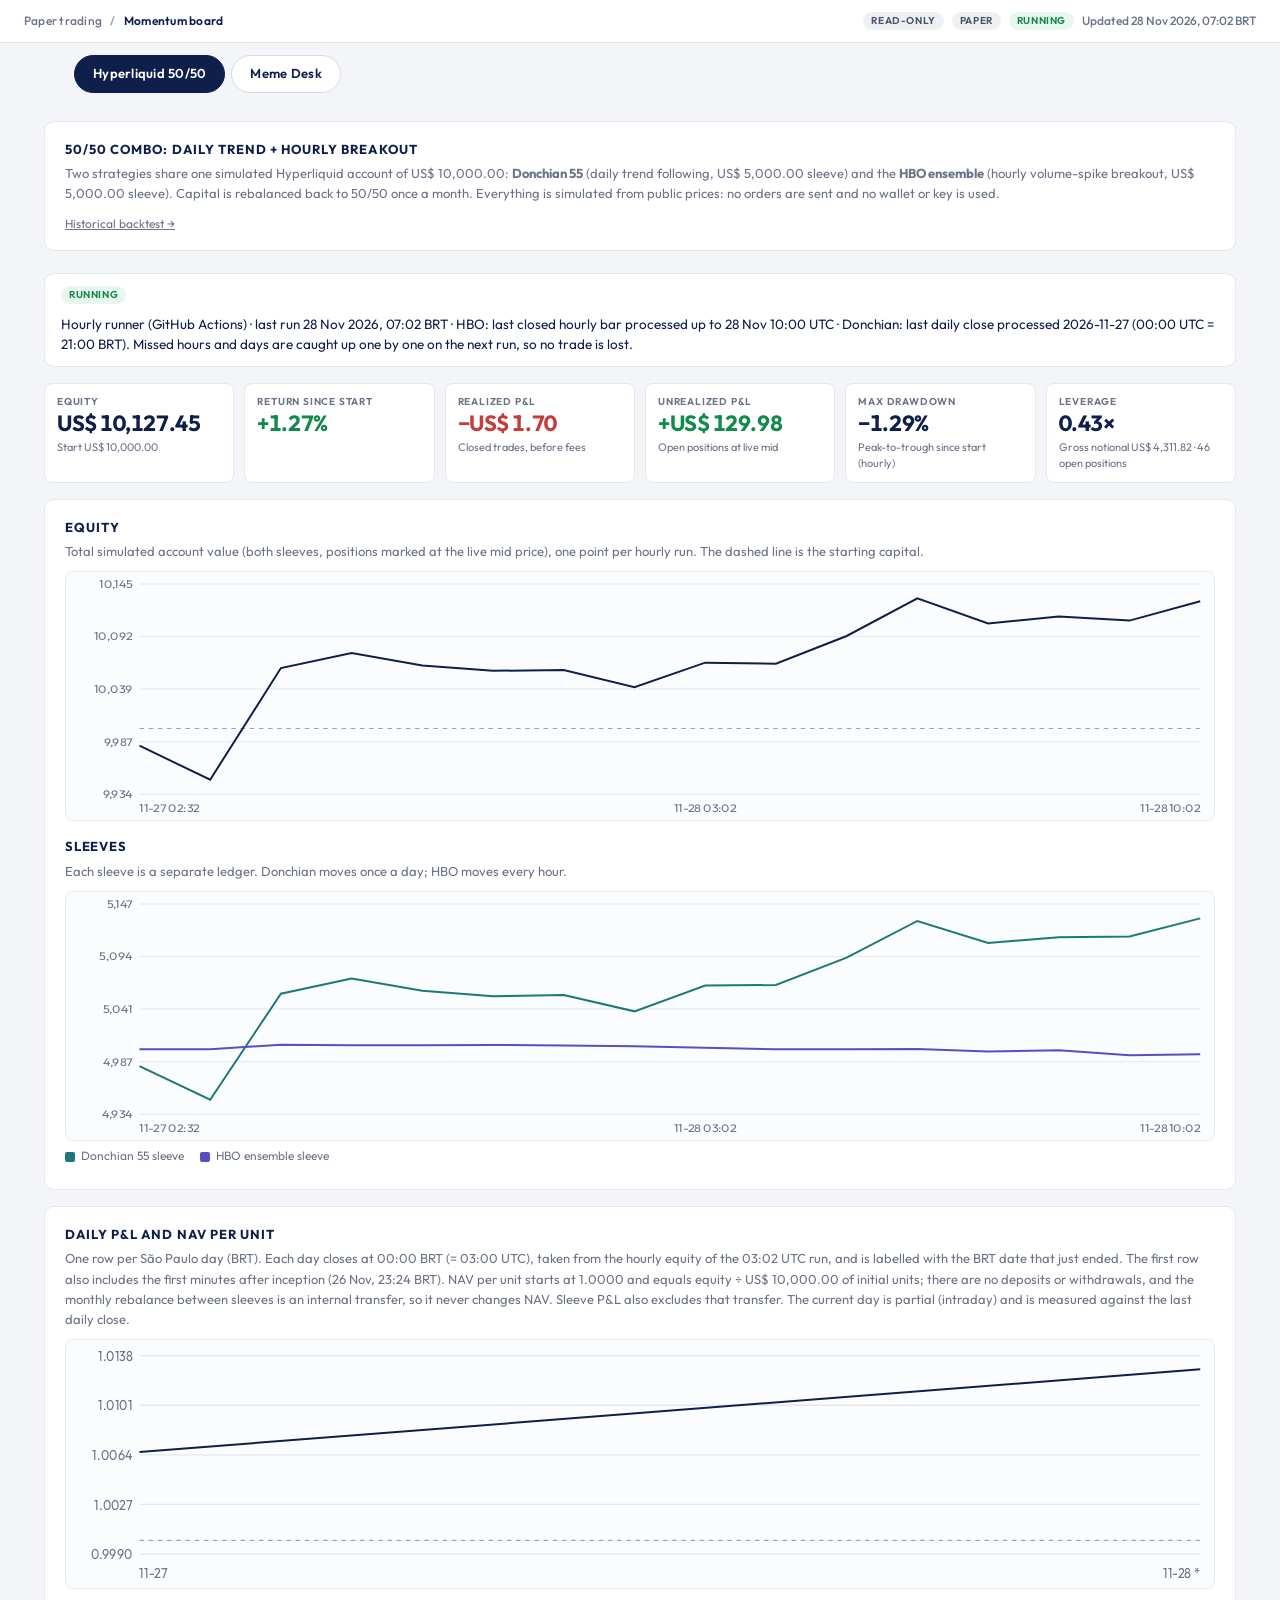
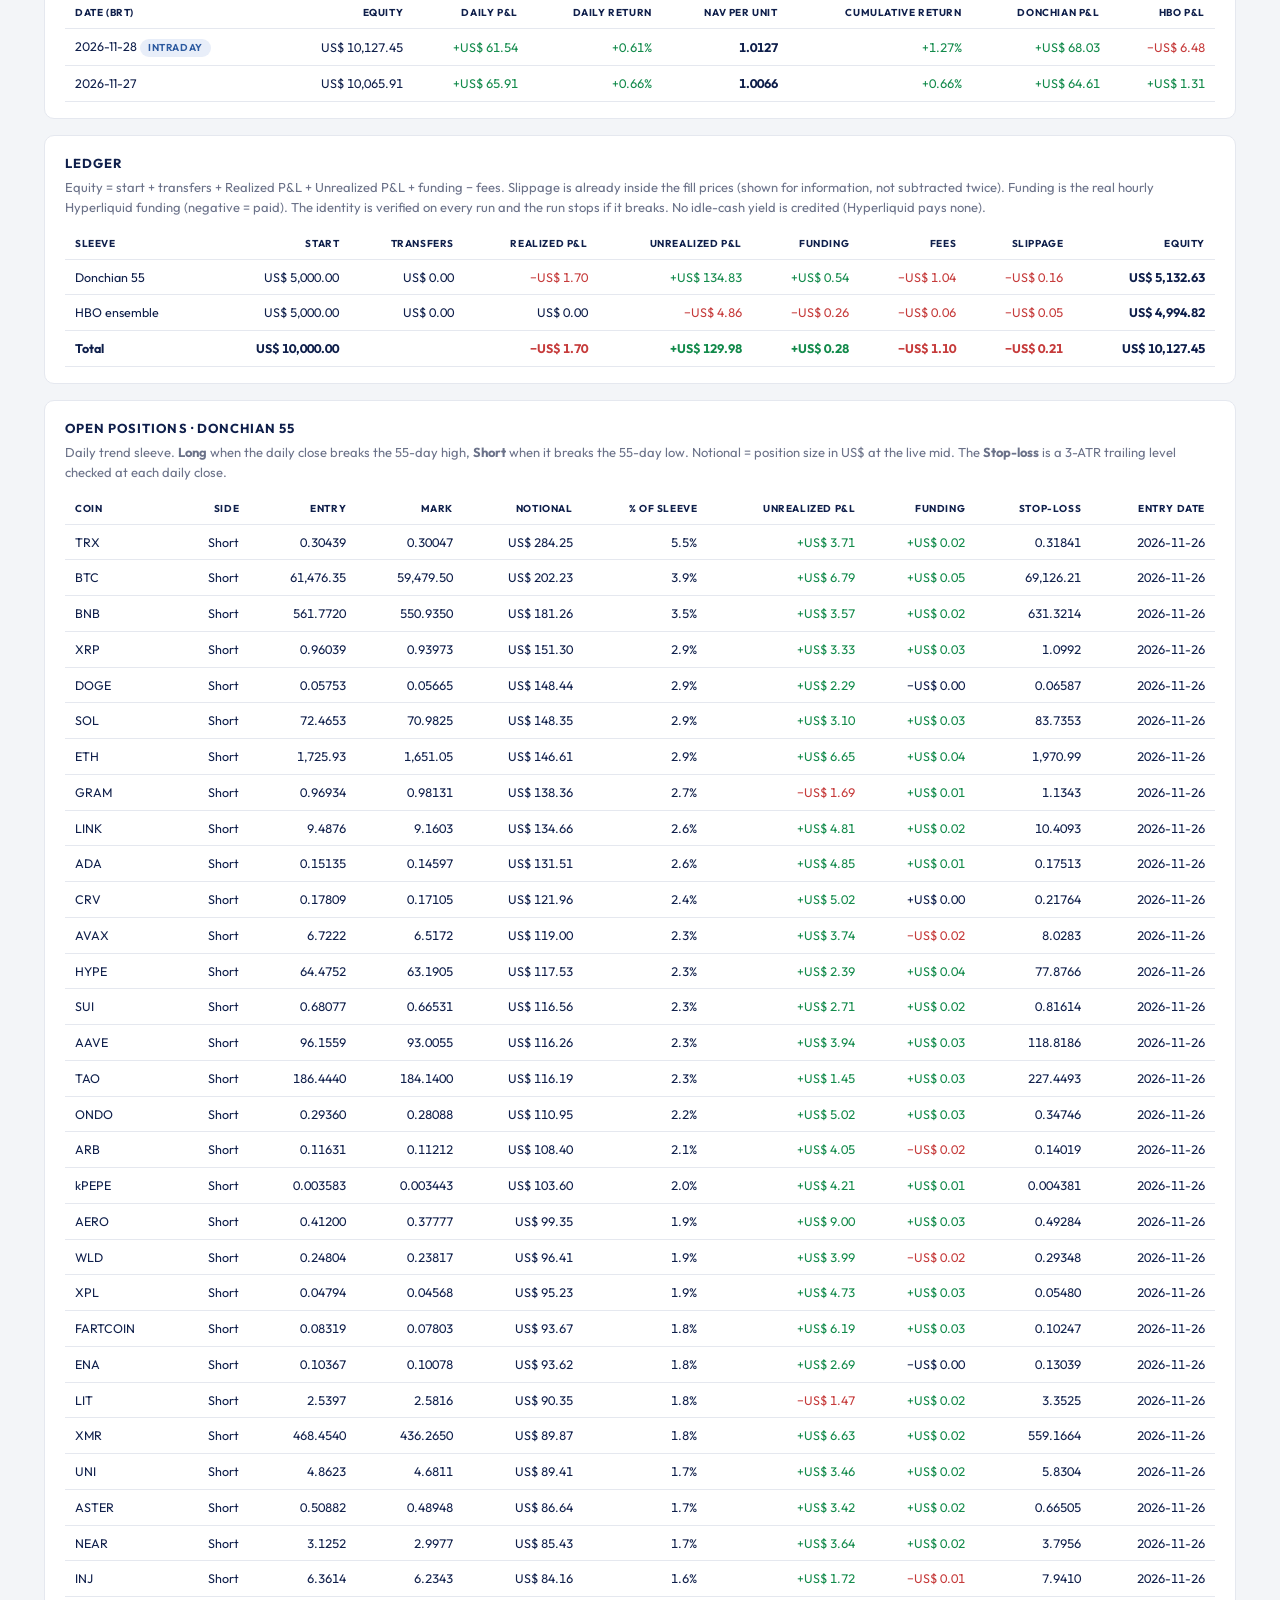
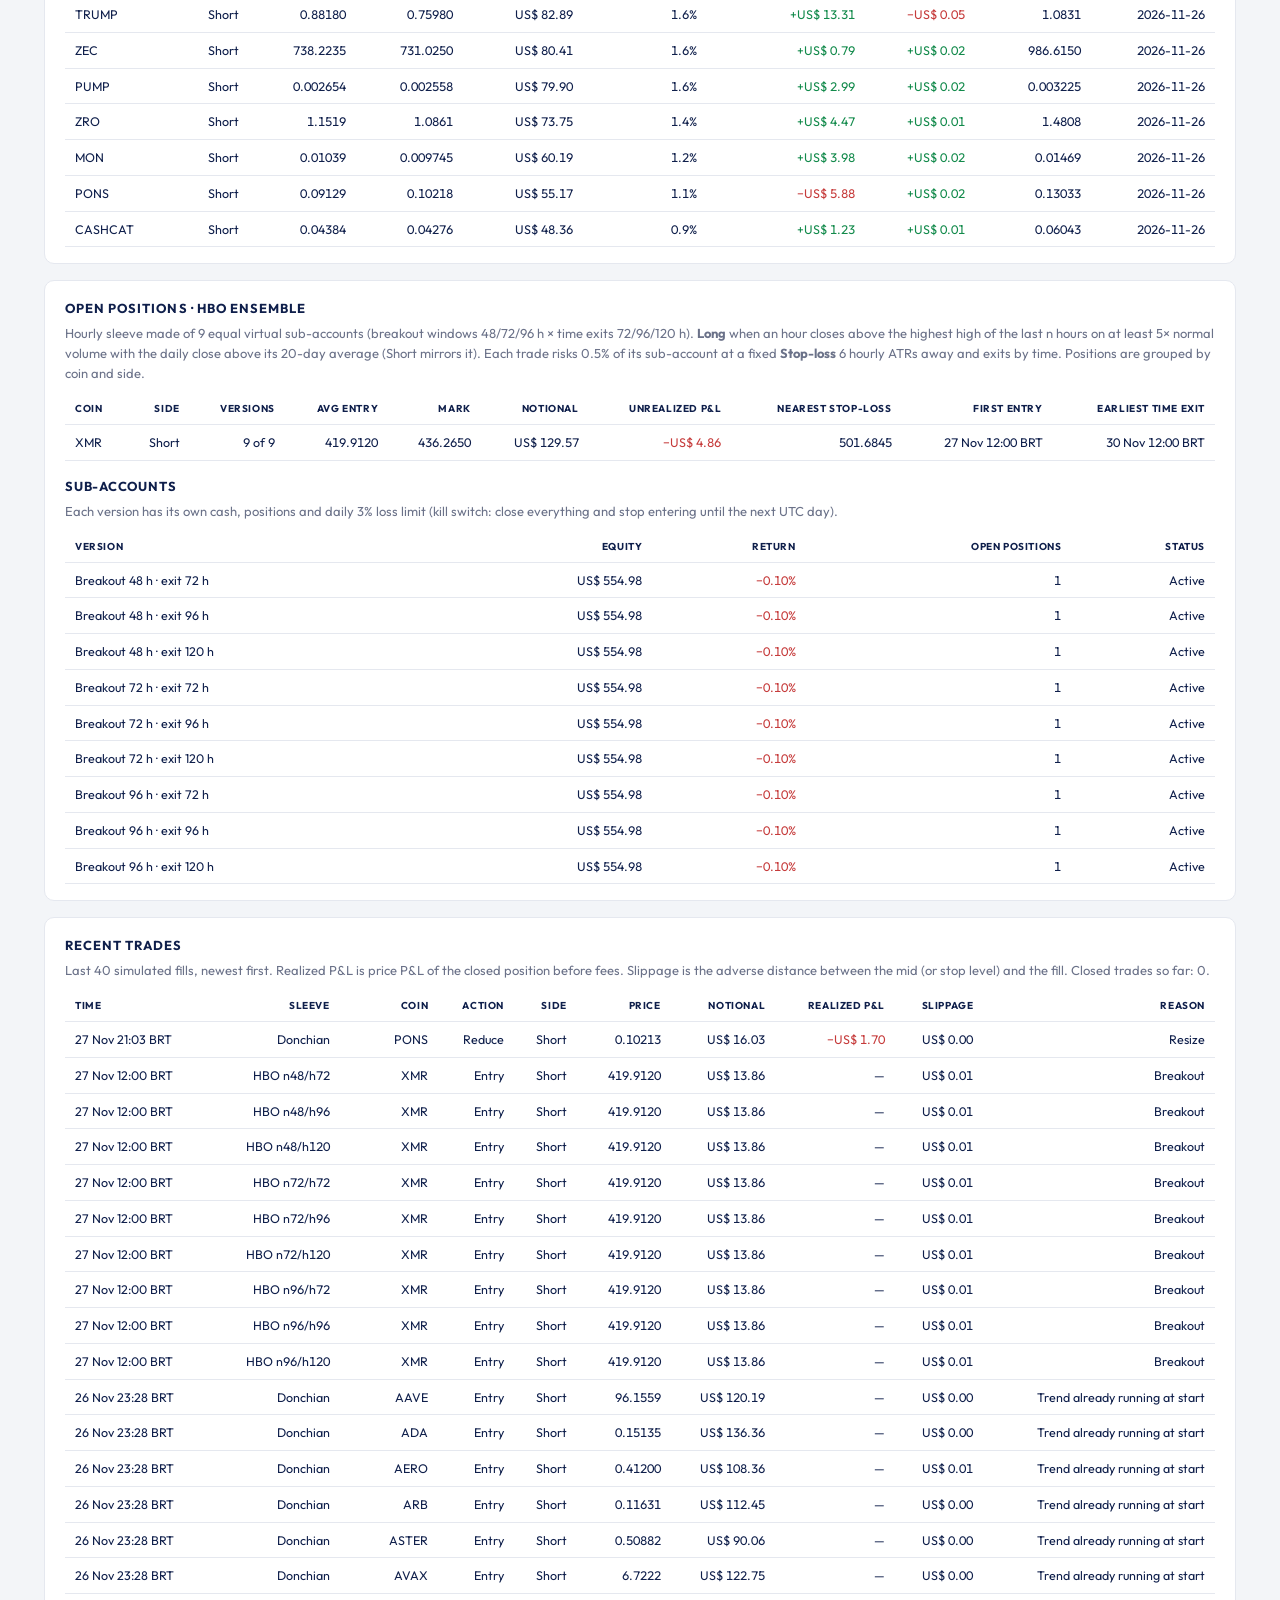
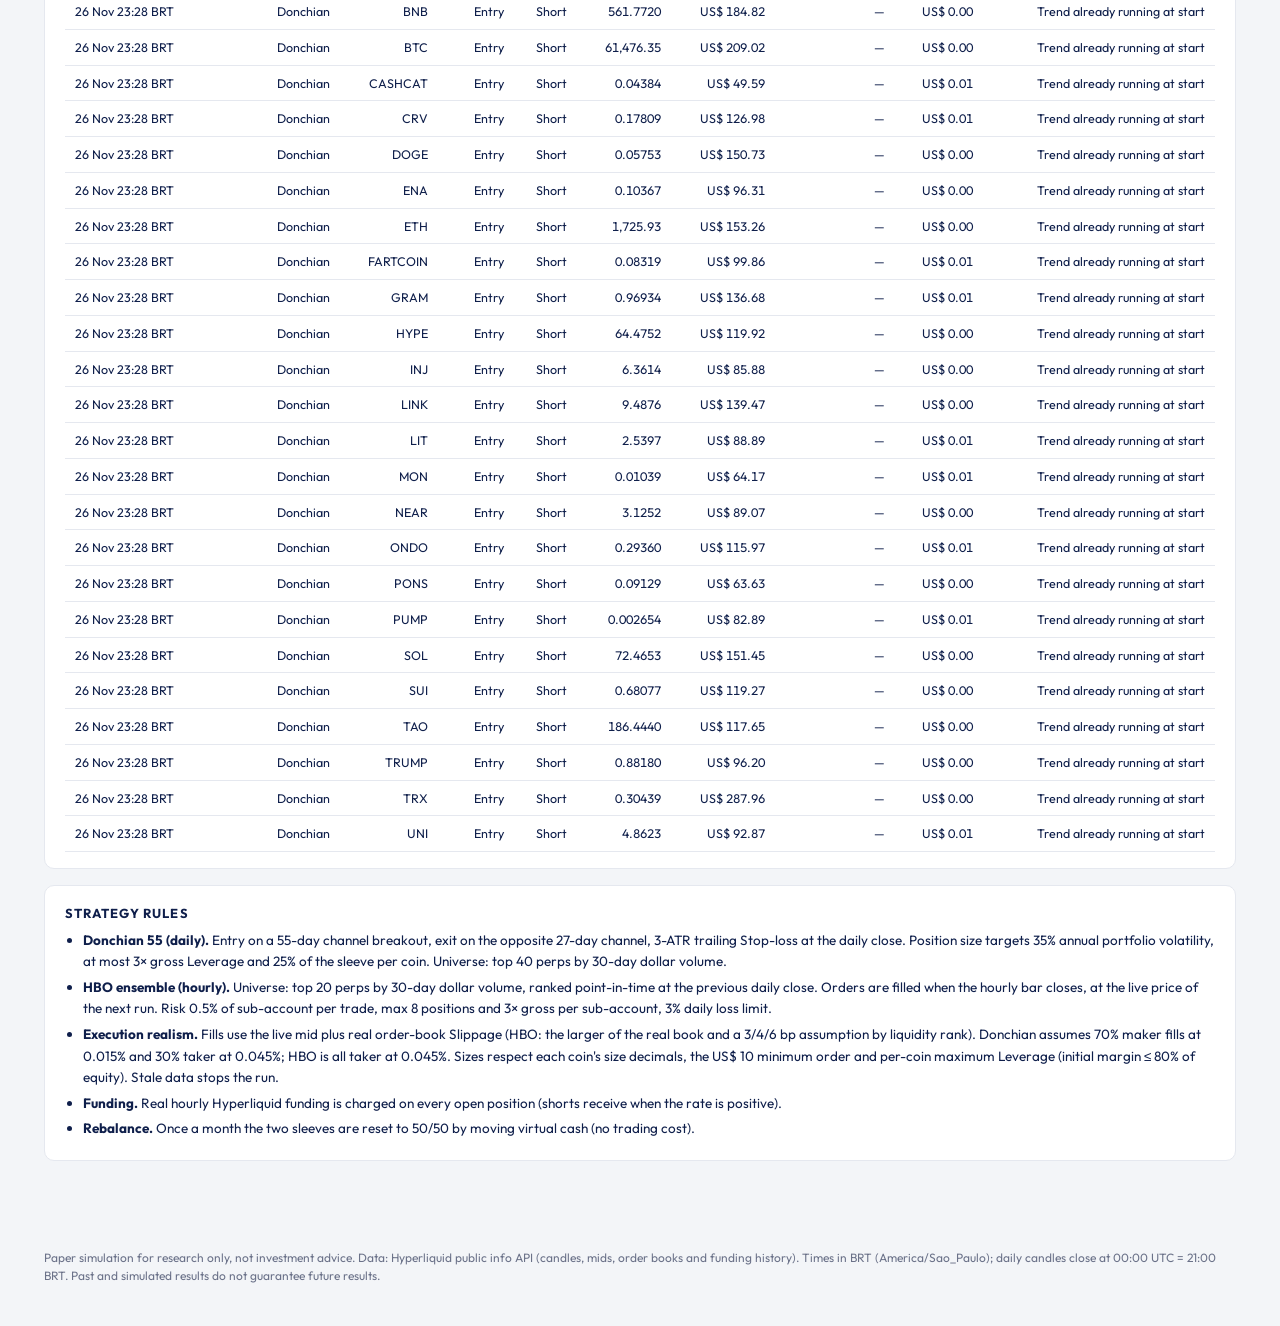
==== commit b124a174: "paper run 2026-11-28 10:02 UTC" ====
--- a/index.html
+++ b/index.html
@@ -456,4 +456,4 @@
 svg.chart { height: 250px; } .panel h3 { font-size: 13px; letter-spacing: .06em; text-transform: uppercase; color: var(--navy); margin: 16px 0 4px; }
 .tabs-nav { display:flex; gap:6px; padding: 0 24px; margin: 12px auto 0; max-width: 1180px; } .tabs-nav a { padding: 8px 18px; border: 1px solid var(--line-strong); border-radius: 999px; background: var(--surface); color: var(--navy); font-size: 13px; font-weight: 600; text-decoration: none; letter-spacing: .02em; } .tabs-nav a.active { background: var(--navy); color: #fff; border-color: var(--navy); }
 .legend { display:flex; gap:16px; font-size:12px; color: var(--muted); margin-top:6px; } .legend i { display:inline-block; width:10px; height:10px; border-radius:2px; margin-right:6px; }
-</style></head><body><header class="top"><div class="crumb">Paper trading <span class="sep">/</span> <b>Momentum board</b></div><div class="top-right"><span class="badge badge-gray">Read-only</span><span class="badge badge-gray">Paper</span><span class="badge badge-green">Running</span><span class="clock">Updated 28 Nov 2026, 06:02 BRT</span></div></header><nav class="tabs-nav"><a href="index.html" class="active">Hyperliquid 50/50</a><a href="meme.html">Meme Desk</a></nav><main class="shell"><section class="intro"><h2>50/50 combo: daily trend + hourly breakout</h2><p>Two strategies share one simulated Hyperliquid account of US$ 10,000.00: <b>Donchian 55</b> (daily trend following, US$ 5,000.00 sleeve) and the <b>HBO ensemble</b> (hourly volume-spike breakout, US$ 5,000.00 sleeve). Capital is rebalanced back to 50/50 once a month. Everything is simulated from public prices: no orders are sent and no wallet or key is used.</p><p class="section-sub" style="margin:6px 0 0"><a href="backtest.html" style="color:#6b7289;font-size:12px">Historical backtest →</a></p></section><div class="status-line"><span class="badge badge-green">Running</span><span>Hourly runner (GitHub Actions) · last run 28 Nov 2026, 06:02 BRT · HBO: last closed hourly bar processed up to 28 Nov 09:00 UTC · Donchian: last daily close processed 2026-11-27 (00:00 UTC = 21:00 BRT). Missed hours and days are caught up one by one on the next run, so no trade is lost.</span></div><div class="kpi-row"><div class="kpi "><div class="k">Equity</div><div class="v">US$ 10,108.08</div><div class="d">Start US$ 10,000.00</div></div><div class="kpi up"><div class="k">Return since start</div><div class="v">+1.08%</div><div class="d"></div></div><div class="kpi down"><div class="k">Realized P&amp;L</div><div class="v">−US$ 1.70</div><div class="d">Closed trades, before fees</div></div><div class="kpi up"><div class="k">Unrealized P&amp;L</div><div class="v">+US$ 110.59</div><div class="d">Open positions at live mid</div></div><div class="kpi "><div class="k">Max drawdown</div><div class="v">−1.29%</div><div class="d">Peak-to-trough since start (hourly)</div></div><div class="kpi "><div class="k">Leverage</div><div class="v">0.43×</div><div class="d">Gross notional US$ 4,331.21 · 46 open positions</div></div></div><section class="panel"><h2>Equity</h2><p class="section-sub">Total simulated account value (both sleeves, positions marked at the live mid price), one point per hourly run. The dashed line is the starting capital.</p><svg class="chart" viewBox="0 0 1000 250" preserveAspectRatio="none" role="img"><line x1="64" x2="988" y1="224.0" y2="224.0" stroke="#e5e8ef"/><text x="58" y="228.0" text-anchor="end" font-size="11" fill="#6b7289">9,934</text><line x1="64" x2="988" y1="171.0" y2="171.0" stroke="#e5e8ef"/><text x="58" y="175.0" text-anchor="end" font-size="11" fill="#6b7289">9,987</text><line x1="64" x2="988" y1="118.0" y2="118.0" stroke="#e5e8ef"/><text x="58" y="122.0" text-anchor="end" font-size="11" fill="#6b7289">10,039</text><line x1="64" x2="988" y1="65.0" y2="65.0" stroke="#e5e8ef"/><text x="58" y="69.0" text-anchor="end" font-size="11" fill="#6b7289">10,092</text><line x1="64" x2="988" y1="12.0" y2="12.0" stroke="#e5e8ef"/><text x="58" y="16.0" text-anchor="end" font-size="11" fill="#6b7289">10,145</text><line x1="64" x2="988" y1="157.7" y2="157.7" stroke="#9aa3b5" stroke-dasharray="4 4"/><polyline points="64.0,175.1 130.0,209.4 196.0,96.8 262.0,81.7 328.0,94.3 394.0,99.6 460.0,98.8 526.0,116.1 592.0,91.4 658.0,92.4 724.0,64.5 790.0,26.6 856.0,51.8 922.0,44.8 988.0,49.0" fill="none" stroke="#0f1f4b" stroke-width="2" vector-effect="non-scaling-stroke"/><text x="64.0" y="242" text-anchor="start" font-size="11" fill="#6b7289">11-27 02:32</text><text x="526.0" y="242" text-anchor="middle" font-size="11" fill="#6b7289">11-28 02:02</text><text x="988.0" y="242" text-anchor="end" font-size="11" fill="#6b7289">11-28 09:02</text></svg><h3>Sleeves</h3><p class="section-sub">Each sleeve is a separate ledger. Donchian moves once a day; HBO moves every hour.</p><svg class="chart" viewBox="0 0 1000 250" preserveAspectRatio="none" role="img"><line x1="64" x2="988" y1="224.0" y2="224.0" stroke="#e5e8ef"/><text x="58" y="228.0" text-anchor="end" font-size="11" fill="#6b7289">4,934</text><line x1="64" x2="988" y1="171.0" y2="171.0" stroke="#e5e8ef"/><text x="58" y="175.0" text-anchor="end" font-size="11" fill="#6b7289">4,987</text><line x1="64" x2="988" y1="118.0" y2="118.0" stroke="#e5e8ef"/><text x="58" y="122.0" text-anchor="end" font-size="11" fill="#6b7289">5,039</text><line x1="64" x2="988" y1="65.0" y2="65.0" stroke="#e5e8ef"/><text x="58" y="69.0" text-anchor="end" font-size="11" fill="#6b7289">5,092</text><line x1="64" x2="988" y1="12.0" y2="12.0" stroke="#e5e8ef"/><text x="58" y="16.0" text-anchor="end" font-size="11" fill="#6b7289">5,145</text><polyline points="64.0,175.1 130.0,209.4 196.0,101.0 262.0,85.3 328.0,98.0 394.0,103.8 460.0,102.4 526.0,119.0 592.0,92.6 658.0,92.2 724.0,64.2 790.0,26.6 856.0,49.1 922.0,43.3 988.0,42.6" fill="none" stroke="#1b7a78" stroke-width="2" vector-effect="non-scaling-stroke"/><polyline points="64.0,157.6 130.0,157.6 196.0,153.4 262.0,153.8 328.0,153.8 394.0,153.4 460.0,153.9 526.0,154.6 592.0,156.3 658.0,157.7 724.0,157.7 790.0,157.4 856.0,160.2 922.0,158.9 988.0,163.8" fill="none" stroke="#5a4fbf" stroke-width="2" vector-effect="non-scaling-stroke"/><text x="64.0" y="242" text-anchor="start" font-size="11" fill="#6b7289">11-27 02:32</text><text x="526.0" y="242" text-anchor="middle" font-size="11" fill="#6b7289">11-28 02:02</text><text x="988.0" y="242" text-anchor="end" font-size="11" fill="#6b7289">11-28 09:02</text></svg><div class="legend"><span><i style="background:#1b7a78"></i>Donchian 55 sleeve</span><span><i style="background:#5a4fbf"></i>HBO ensemble sleeve</span></div></section><section class="panel"><h2>Daily P&amp;L and NAV per unit</h2><p class="section-sub">One row per São Paulo day (BRT). Each day closes at 00:00 BRT (= 03:00 UTC), taken from the hourly equity of the 03:02 UTC run, and is labelled with the BRT date that just ended. The first row also includes the first minutes after inception (26 Nov, 23:24 BRT). NAV per unit starts at 1.0000 and equals equity ÷ US$ 10,000.00 of initial units; there are no deposits or withdrawals, and the monthly rebalance between sleeves is an internal transfer, so it never changes NAV. Sleeve P&amp;L also excludes that transfer. The current day is partial (intraday) and is measured against the last daily close.</p><svg class="chart" viewBox="0 0 1000 190" preserveAspectRatio="none" role="img"><line x1="64" x2="988" y1="164.0" y2="164.0" stroke="#e5e8ef"/><text x="58" y="168.0" text-anchor="end" font-size="11" fill="#6b7289">0.9991</text><line x1="64" x2="988" y1="126.0" y2="126.0" stroke="#e5e8ef"/><text x="58" y="130.0" text-anchor="end" font-size="11" fill="#6b7289">1.0023</text><line x1="64" x2="988" y1="88.0" y2="88.0" stroke="#e5e8ef"/><text x="58" y="92.0" text-anchor="end" font-size="11" fill="#6b7289">1.0054</text><line x1="64" x2="988" y1="50.0" y2="50.0" stroke="#e5e8ef"/><text x="58" y="54.0" text-anchor="end" font-size="11" fill="#6b7289">1.0085</text><line x1="64" x2="988" y1="12.0" y2="12.0" stroke="#e5e8ef"/><text x="58" y="16.0" text-anchor="end" font-size="11" fill="#6b7289">1.0117</text><line x1="64" x2="988" y1="153.5" y2="153.5" stroke="#9aa3b5" stroke-dasharray="4 4"/><polyline points="64.0,73.6 988.0,22.5" fill="none" stroke="#0f1f4b" stroke-width="2" vector-effect="non-scaling-stroke"/><text x="64.0" y="182" text-anchor="start" font-size="11" fill="#6b7289">11-27</text><text x="988.0" y="182" text-anchor="end" font-size="11" fill="#6b7289">11-28 *</text></svg><div class="table-wrap"><table><thead><tr><th class=l>Date (BRT)</th><th>Equity</th><th>Daily P&amp;L</th><th>Daily return</th><th>NAV per unit</th><th>Cumulative return</th><th>Donchian P&amp;L</th><th>HBO P&amp;L</th></tr></thead><tbody><tr><td class="l ">2026-11-28 <span class="badge badge-blue">intraday</span></td><td class="">US$ 10,108.08</td><td class="pos">+US$ 42.17</td><td class="pos">+0.42%</td><td class=""><b>1.0108</b></td><td class="pos">+1.08%</td><td class="pos">+US$ 49.61</td><td class="neg">−US$ 7.44</td></tr><tr><td class="l ">2026-11-27</td><td class="">US$ 10,065.91</td><td class="pos">+US$ 65.91</td><td class="pos">+0.66%</td><td class=""><b>1.0066</b></td><td class="pos">+0.66%</td><td class="pos">+US$ 64.61</td><td class="pos">+US$ 1.31</td></tr></tbody></table></div></section><section class="panel"><h2>Ledger</h2><p class="section-sub">Equity = start + transfers + Realized P&amp;L + Unrealized P&amp;L + funding − fees. Slippage is already inside the fill prices (shown for information, not subtracted twice). Funding is the real hourly Hyperliquid funding (negative = paid). The identity is verified on every run and the run stops if it breaks. No idle-cash yield is credited (Hyperliquid pays none).</p><div class="table-wrap"><table><thead><tr><th class=l>Sleeve</th><th>Start</th><th>Transfers</th><th>Realized P&amp;L</th><th>Unrealized P&amp;L</th><th>Funding</th><th>Fees</th><th>Slippage</th><th>Equity</th></tr></thead><tbody><tr><td class="l ">Donchian 55</td><td class="">US$ 5,000.00</td><td class="">US$ 0.00</td><td class="neg">−US$ 1.70</td><td class="pos">+US$ 116.42</td><td class="pos">+US$ 0.54</td><td class="neg">−US$ 1.04</td><td class="neg">−US$ 0.16</td><td class=""><b>US$ 5,114.22</b></td></tr><tr><td class="l ">HBO ensemble</td><td class="">US$ 5,000.00</td><td class="">US$ 0.00</td><td class="">US$ 0.00</td><td class="neg">−US$ 5.83</td><td class="neg">−US$ 0.25</td><td class="neg">−US$ 0.06</td><td class="neg">−US$ 0.05</td><td class=""><b>US$ 4,993.86</b></td></tr><tr><td class="l "><b>Total</b></td><td class=""><b>US$ 10,000.00</b></td><td class=""></td><td class="neg"><b>−US$ 1.70</b></td><td class="pos"><b>+US$ 110.59</b></td><td class="pos"><b>+US$ 0.29</b></td><td class="neg"><b>−US$ 1.10</b></td><td class="neg"><b>−US$ 0.21</b></td><td class=""><b>US$ 10,108.08</b></td></tr></tbody></table></div></section><section class="panel"><h2>Open positions · Donchian 55</h2><p class="section-sub">Daily trend sleeve. <b>Long</b> when the daily close breaks the 55-day high, <b>Short</b> when it breaks the 55-day low. Notional = position size in US$ at the live mid. The <b>Stop-loss</b> is a 3-ATR trailing level checked at each daily close.</p><div class="table-wrap"><table><thead><tr><th class=l>Coin</th><th>Side</th><th>Entry</th><th>Mark</th><th>Notional</th><th>% of sleeve</th><th>Unrealized P&amp;L</th><th>Funding</th><th>Stop-loss</th><th>Entry date</th></tr></thead><tbody><tr><td class="l ">TRX</td><td class="">Short</td><td class="">0.30439</td><td class="">0.30052</td><td class="">US$ 284.30</td><td class="">5.6%</td><td class="pos">+US$ 3.66</td><td class="pos">+US$ 0.02</td><td class="">0.31841</td><td class="">2026-11-26</td></tr><tr><td class="l ">BTC</td><td class="">Short</td><td class="">61,476.35</td><td class="">59,567.50</td><td class="">US$ 202.53</td><td class="">4.0%</td><td class="pos">+US$ 6.49</td><td class="pos">+US$ 0.05</td><td class="">69,126.21</td><td class="">2026-11-26</td></tr><tr><td class="l ">BNB</td><td class="">Short</td><td class="">561.7720</td><td class="">550.3600</td><td class="">US$ 181.07</td><td class="">3.5%</td><td class="pos">+US$ 3.75</td><td class="pos">+US$ 0.02</td><td class="">631.3214</td><td class="">2026-11-26</td></tr><tr><td class="l ">XRP</td><td class="">Short</td><td class="">0.96039</td><td class="">0.94047</td><td class="">US$ 151.42</td><td class="">3.0%</td><td class="pos">+US$ 3.21</td><td class="pos">+US$ 0.03</td><td class="">1.0992</td><td class="">2026-11-26</td></tr><tr><td class="l ">DOGE</td><td class="">Short</td><td class="">0.05753</td><td class="">0.05685</td><td class="">US$ 148.96</td><td class="">2.9%</td><td class="pos">+US$ 1.77</td><td class="">−US$ 0.00</td><td class="">0.06587</td><td class="">2026-11-26</td></tr><tr><td class="l ">SOL</td><td class="">Short</td><td class="">72.4653</td><td class="">71.0605</td><td class="">US$ 148.52</td><td class="">2.9%</td><td class="pos">+US$ 2.94</td><td class="pos">+US$ 0.03</td><td class="">83.7353</td><td class="">2026-11-26</td></tr><tr><td class="l ">ETH</td><td class="">Short</td><td class="">1,725.93</td><td class="">1,652.45</td><td class="">US$ 146.74</td><td class="">2.9%</td><td class="pos">+US$ 6.53</td><td class="pos">+US$ 0.04</td><td class="">1,970.99</td><td class="">2026-11-26</td></tr><tr><td class="l ">GRAM</td><td class="">Short</td><td class="">0.96934</td><td class="">0.97199</td><td class="">US$ 137.05</td><td class="">2.7%</td><td class="neg">−US$ 0.37</td><td class="pos">+US$ 0.01</td><td class="">1.1343</td><td class="">2026-11-26</td></tr><tr><td class="l ">LINK</td><td class="">Short</td><td class="">9.4876</td><td class="">9.1892</td><td class="">US$ 135.08</td><td class="">2.6%</td><td class="pos">+US$ 4.39</td><td class="pos">+US$ 0.02</td><td class="">10.4093</td><td class="">2026-11-26</td></tr><tr><td class="l ">ADA</td><td class="">Short</td><td class="">0.15135</td><td class="">0.14649</td><td class="">US$ 131.99</td><td class="">2.6%</td><td class="pos">+US$ 4.37</td><td class="pos">+US$ 0.01</td><td class="">0.17513</td><td class="">2026-11-26</td></tr><tr><td class="l ">CRV</td><td class="">Short</td><td class="">0.17809</td><td class="">0.17299</td><td class="">US$ 123.34</td><td class="">2.4%</td><td class="pos">+US$ 3.64</td><td class="">+US$ 0.00</td><td class="">0.21764</td><td class="">2026-11-26</td></tr><tr><td class="l ">AVAX</td><td class="">Short</td><td class="">6.7222</td><td class="">6.5235</td><td class="">US$ 119.12</td><td class="">2.3%</td><td class="pos">+US$ 3.63</td><td class="neg">−US$ 0.02</td><td class="">8.0283</td><td class="">2026-11-26</td></tr><tr><td class="l ">HYPE</td><td class="">Short</td><td class="">64.4752</td><td class="">63.6715</td><td class="">US$ 118.43</td><td class="">2.3%</td><td class="pos">+US$ 1.49</td><td class="pos">+US$ 0.04</td><td class="">77.8766</td><td class="">2026-11-26</td></tr><tr><td class="l ">AAVE</td><td class="">Short</td><td class="">96.1559</td><td class="">93.8105</td><td class="">US$ 117.26</td><td class="">2.3%</td><td class="pos">+US$ 2.93</td><td class="pos">+US$ 0.03</td><td class="">118.8186</td><td class="">2026-11-26</td></tr><tr><td class="l ">SUI</td><td class="">Short</td><td class="">0.68077</td><td class="">0.66875</td><td class="">US$ 117.16</td><td class="">2.3%</td><td class="pos">+US$ 2.11</td><td class="pos">+US$ 0.02</td><td class="">0.81614</td><td class="">2026-11-26</td></tr><tr><td class="l ">TAO</td><td class="">Short</td><td class="">186.4440</td><td class="">185.5150</td><td class="">US$ 117.06</td><td class="">2.3%</td><td class="pos">+US$ 0.59</td><td class="pos">+US$ 0.03</td><td class="">227.4493</td><td class="">2026-11-26</td></tr><tr><td class="l ">ONDO</td><td class="">Short</td><td class="">0.29360</td><td class="">0.28270</td><td class="">US$ 111.67</td><td class="">2.2%</td><td class="pos">+US$ 4.30</td><td class="pos">+US$ 0.03</td><td class="">0.34746</td><td class="">2026-11-26</td></tr><tr><td class="l ">ARB</td><td class="">Short</td><td class="">0.11631</td><td class="">0.11294</td><td class="">US$ 109.19</td><td class="">2.1%</td><td class="pos">+US$ 3.26</td><td class="neg">−US$ 0.02</td><td class="">0.14019</td><td class="">2026-11-26</td></tr><tr><td class="l ">kPEPE</td><td class="">Short</td><td class="">0.003583</td><td class="">0.00348</td><td class="">US$ 104.71</td><td class="">2.0%</td><td class="pos">+US$ 3.09</td><td class="pos">+US$ 0.01</td><td class="">0.004381</td><td class="">2026-11-26</td></tr><tr><td class="l ">AERO</td><td class="">Short</td><td class="">0.41200</td><td class="">0.37889</td><td class="">US$ 99.65</td><td class="">1.9%</td><td class="pos">+US$ 8.71</td><td class="pos">+US$ 0.03</td><td class="">0.49284</td><td class="">2026-11-26</td></tr><tr><td class="l ">WLD</td><td class="">Short</td><td class="">0.24804</td><td class="">0.24010</td><td class="">US$ 97.19</td><td class="">1.9%</td><td class="pos">+US$ 3.21</td><td class="neg">−US$ 0.02</td><td class="">0.29348</td><td class="">2026-11-26</td></tr><tr><td class="l ">XPL</td><td class="">Short</td><td class="">0.04794</td><td class="">0.04604</td><td class="">US$ 96.00</td><td class="">1.9%</td><td class="pos">+US$ 3.97</td><td class="pos">+US$ 0.03</td><td class="">0.05480</td><td class="">2026-11-26</td></tr><tr><td class="l ">ENA</td><td class="">Short</td><td class="">0.10367</td><td class="">0.10206</td><td class="">US$ 94.81</td><td class="">1.9%</td><td class="pos">+US$ 1.50</td><td class="">−US$ 0.00</td><td class="">0.13039</td><td class="">2026-11-26</td></tr><tr><td class="l ">FARTCOIN</td><td class="">Short</td><td class="">0.08319</td><td class="">0.07850</td><td class="">US$ 94.23</td><td class="">1.8%</td><td class="pos">+US$ 5.62</td><td class="pos">+US$ 0.03</td><td class="">0.10247</td><td class="">2026-11-26</td></tr><tr><td class="l ">LIT</td><td class="">Short</td><td class="">2.5397</td><td class="">2.6052</td><td class="">US$ 91.18</td><td class="">1.8%</td><td class="neg">−US$ 2.30</td><td class="pos">+US$ 0.02</td><td class="">3.3525</td><td class="">2026-11-26</td></tr><tr><td class="l ">XMR</td><td class="">Short</td><td class="">468.4540</td><td class="">439.5500</td><td class="">US$ 90.55</td><td class="">1.8%</td><td class="pos">+US$ 5.95</td><td class="pos">+US$ 0.02</td><td class="">559.1664</td><td class="">2026-11-26</td></tr><tr><td class="l ">UNI</td><td class="">Short</td><td class="">4.8623</td><td class="">4.7005</td><td class="">US$ 89.78</td><td class="">1.8%</td><td class="pos">+US$ 3.09</td><td class="pos">+US$ 0.02</td><td class="">5.8304</td><td class="">2026-11-26</td></tr><tr><td class="l ">ASTER</td><td class="">Short</td><td class="">0.50882</td><td class="">0.49395</td><td class="">US$ 87.43</td><td class="">1.7%</td><td class="pos">+US$ 2.63</td><td class="pos">+US$ 0.02</td><td class="">0.66505</td><td class="">2026-11-26</td></tr><tr><td class="l ">NEAR</td><td class="">Short</td><td class="">3.1252</td><td class="">3.0152</td><td class="">US$ 85.93</td><td class="">1.7%</td><td class="pos">+US$ 3.14</td><td class="pos">+US$ 0.02</td><td class="">3.7956</td><td class="">2026-11-26</td></tr><tr><td class="l ">INJ</td><td class="">Short</td><td class="">6.3614</td><td class="">6.2911</td><td class="">US$ 84.93</td><td class="">1.7%</td><td class="pos">+US$ 0.95</td><td class="neg">−US$ 0.01</td><td class="">7.9410</td><td class="">2026-11-26</td></tr><tr><td class="l ">TRUMP</td><td class="">Short</td><td class="">0.88180</td><td class="">0.76660</td><td class="">US$ 83.64</td><td class="">1.6%</td><td class="pos">+US$ 12.57</td><td class="neg">−US$ 0.05</td><td class="">1.0831</td><td class="">2026-11-26</td></tr><tr><td class="l ">ZEC</td><td class="">Short</td><td class="">738.2235</td><td class="">734.5350</td><td class="">US$ 80.80</td><td class="">1.6%</td><td class="pos">+US$ 0.41</td><td class="pos">+US$ 0.02</td><td class="">986.6150</td><td class="">2026-11-26</td></tr><tr><td class="l ">PUMP</td><td class="">Short</td><td class="">0.002654</td><td class="">0.002585</td><td class="">US$ 80.75</td><td class="">1.6%</td><td class="pos">+US$ 2.14</td><td class="pos">+US$ 0.02</td><td class="">0.003225</td><td class="">2026-11-26</td></tr><tr><td class="l ">ZRO</td><td class="">Short</td><td class="">1.1519</td><td class="">1.0896</td><td class="">US$ 73.98</td><td class="">1.4%</td><td class="pos">+US$ 4.24</td><td class="pos">+US$ 0.01</td><td class="">1.4808</td><td class="">2026-11-26</td></tr><tr><td class="l ">MON</td><td class="">Short</td><td class="">0.01039</td><td class="">0.009829</td><td class="">US$ 60.70</td><td class="">1.2%</td><td class="pos">+US$ 3.46</td><td class="pos">+US$ 0.02</td><td class="">0.01469</td><td class="">2026-11-26</td></tr><tr><td class="l ">PONS</td><td class="">Short</td><td class="">0.09129</td><td class="">0.10073</td><td class="">US$ 54.39</td><td class="">1.1%</td><td class="neg">−US$ 5.10</td><td class="pos">+US$ 0.02</td><td class="">0.13033</td><td class="">2026-11-26</td></tr><tr><td class="l ">CASHCAT</td><td class="">Short</td><td class="">0.04384</td><td class="">0.04344</td><td class="">US$ 49.13</td><td class="">1.0%</td><td class="pos">+US$ 0.46</td><td class="pos">+US$ 0.01</td><td class="">0.06043</td><td class="">2026-11-26</td></tr></tbody></table></div></section><section class="panel"><h2>Open positions · HBO ensemble</h2><p class="section-sub">Hourly sleeve made of 9 equal virtual sub-accounts (breakout windows 48/72/96 h × time exits 72/96/120 h). <b>Long</b> when an hour closes above the highest high of the last n hours on at least 5× normal volume with the daily close above its 20-day average (Short mirrors it). Each trade risks 0.5% of its sub-account at a fixed <b>Stop-loss</b> 6 hourly ATRs away and exits by time. Positions are grouped by coin and side.</p><div class="table-wrap"><table><thead><tr><th class=l>Coin</th><th>Side</th><th>Versions</th><th>Avg entry</th><th>Mark</th><th>Notional</th><th>Unrealized P&amp;L</th><th>Nearest stop-loss</th><th>First entry</th><th>Earliest time exit</th></tr></thead><tbody><tr><td class="l ">XMR</td><td class="">Short</td><td class="">9 of 9</td><td class="">419.9120</td><td class="">439.5500</td><td class="">US$ 130.55</td><td class="neg">−US$ 5.83</td><td class="">501.6845</td><td class="">27 Nov 12:00 BRT</td><td class="">30 Nov 12:00 BRT</td></tr></tbody></table></div><h3>Sub-accounts</h3><p class="section-sub">Each version has its own cash, positions and daily 3% loss limit (kill switch: close everything and stop entering until the next UTC day).</p><div class="table-wrap"><table><thead><tr><th class=l>Version</th><th>Equity</th><th>Return</th><th>Open positions</th><th>Status</th></tr></thead><tbody><tr><td class="l ">Breakout 48 h · exit 72 h</td><td class="">US$ 554.87</td><td class="neg">−0.12%</td><td class="">1</td><td class="">Active</td></tr><tr><td class="l ">Breakout 48 h · exit 96 h</td><td class="">US$ 554.87</td><td class="neg">−0.12%</td><td class="">1</td><td class="">Active</td></tr><tr><td class="l ">Breakout 48 h · exit 120 h</td><td class="">US$ 554.87</td><td class="neg">−0.12%</td><td class="">1</td><td class="">Active</td></tr><tr><td class="l ">Breakout 72 h · exit 72 h</td><td class="">US$ 554.87</td><td class="neg">−0.12%</td><td class="">1</td><td class="">Active</td></tr><tr><td class="l ">Breakout 72 h · exit 96 h</td><td class="">US$ 554.87</td><td class="neg">−0.12%</td><td class="">1</td><td class="">Active</td></tr><tr><td class="l ">Breakout 72 h · exit 120 h</td><td class="">US$ 554.87</td><td class="neg">−0.12%</td><td class="">1</td><td class="">Active</td></tr><tr><td class="l ">Breakout 96 h · exit 72 h</td><td class="">US$ 554.87</td><td class="neg">−0.12%</td><td class="">1</td><td class="">Active</td></tr><tr><td class="l ">Breakout 96 h · exit 96 h</td><td class="">US$ 554.87</td><td class="neg">−0.12%</td><td class="">1</td><td class="">Active</td></tr><tr><td class="l ">Breakout 96 h · exit 120 h</td><td class="">US$ 554.87</td><td class="neg">−0.12%</td><td class="">1</td><td class="">Active</td></tr></tbody></table></div></section><section class="panel"><h2>Recent trades</h2><p class="section-sub">Last 40 simulated fills, newest first. Realized P&amp;L is price P&amp;L of the closed position before fees. Slippage is the adverse distance between the mid (or stop level) and the fill. Closed trades so far: 0.</p><div class="table-wrap"><table><thead><tr><th class=l>Time</th><th>Sleeve</th><th>Coin</th><th>Action</th><th>Side</th><th>Price</th><th>Notional</th><th>Realized P&amp;L</th><th>Slippage</th><th>Reason</th></tr></thead><tbody><tr><td class="l ">27 Nov 21:03 BRT</td><td class="">Donchian</td><td class="">PONS</td><td class="">Reduce</td><td class="">Short</td><td class="">0.10213</td><td class="">US$ 16.03</td><td class="neg">−US$ 1.70</td><td class="">US$ 0.00</td><td class="">Resize</td></tr><tr><td class="l ">27 Nov 12:00 BRT</td><td class="">HBO n48/h72</td><td class="">XMR</td><td class="">Entry</td><td class="">Short</td><td class="">419.9120</td><td class="">US$ 13.86</td><td class="">—</td><td class="">US$ 0.01</td><td class="">Breakout</td></tr><tr><td class="l ">27 Nov 12:00 BRT</td><td class="">HBO n48/h96</td><td class="">XMR</td><td class="">Entry</td><td class="">Short</td><td class="">419.9120</td><td class="">US$ 13.86</td><td class="">—</td><td class="">US$ 0.01</td><td class="">Breakout</td></tr><tr><td class="l ">27 Nov 12:00 BRT</td><td class="">HBO n48/h120</td><td class="">XMR</td><td class="">Entry</td><td class="">Short</td><td class="">419.9120</td><td class="">US$ 13.86</td><td class="">—</td><td class="">US$ 0.01</td><td class="">Breakout</td></tr><tr><td class="l ">27 Nov 12:00 BRT</td><td class="">HBO n72/h72</td><td class="">XMR</td><td class="">Entry</td><td class="">Short</td><td class="">419.9120</td><td class="">US$ 13.86</td><td class="">—</td><td class="">US$ 0.01</td><td class="">Breakout</td></tr><tr><td class="l ">27 Nov 12:00 BRT</td><td class="">HBO n72/h96</td><td class="">XMR</td><td class="">Entry</td><td class="">Short</td><td class="">419.9120</td><td class="">US$ 13.86</td><td class="">—</td><td class="">US$ 0.01</td><td class="">Breakout</td></tr><tr><td class="l ">27 Nov 12:00 BRT</td><td class="">HBO n72/h120</td><td class="">XMR</td><td class="">Entry</td><td class="">Short</td><td class="">419.9120</td><td class="">US$ 13.86</td><td class="">—</td><td class="">US$ 0.01</td><td class="">Breakout</td></tr><tr><td class="l ">27 Nov 12:00 BRT</td><td class="">HBO n96/h72</td><td class="">XMR</td><td class="">Entry</td><td class="">Short</td><td class="">419.9120</td><td class="">US$ 13.86</td><td class="">—</td><td class="">US$ 0.01</td><td class="">Breakout</td></tr><tr><td class="l ">27 Nov 12:00 BRT</td><td class="">HBO n96/h96</td><td class="">XMR</td><td class="">Entry</td><td class="">Short</td><td class="">419.9120</td><td class="">US$ 13.86</td><td class="">—</td><td class="">US$ 0.01</td><td class="">Breakout</td></tr><tr><td class="l ">27 Nov 12:00 BRT</td><td class="">HBO n96/h120</td><td class="">XMR</td><td class="">Entry</td><td class="">Short</td><td class="">419.9120</td><td class="">US$ 13.86</td><td class="">—</td><td class="">US$ 0.01</td><td class="">Breakout</td></tr><tr><td class="l ">26 Nov 23:28 BRT</td><td class="">Donchian</td><td class="">AAVE</td><td class="">Entry</td><td class="">Short</td><td class="">96.1559</td><td class="">US$ 120.19</td><td class="">—</td><td class="">US$ 0.00</td><td class="">Trend already running at start</td></tr><tr><td class="l ">26 Nov 23:28 BRT</td><td class="">Donchian</td><td class="">ADA</td><td class="">Entry</td><td class="">Short</td><td class="">0.15135</td><td class="">US$ 136.36</td><td class="">—</td><td class="">US$ 0.00</td><td class="">Trend already running at start</td></tr><tr><td class="l ">26 Nov 23:28 BRT</td><td class="">Donchian</td><td class="">AERO</td><td class="">Entry</td><td class="">Short</td><td class="">0.41200</td><td class="">US$ 108.36</td><td class="">—</td><td class="">US$ 0.01</td><td class="">Trend already running at start</td></tr><tr><td class="l ">26 Nov 23:28 BRT</td><td class="">Donchian</td><td class="">ARB</td><td class="">Entry</td><td class="">Short</td><td class="">0.11631</td><td class="">US$ 112.45</td><td class="">—</td><td class="">US$ 0.00</td><td class="">Trend already running at start</td></tr><tr><td class="l ">26 Nov 23:28 BRT</td><td class="">Donchian</td><td class="">ASTER</td><td class="">Entry</td><td class="">Short</td><td class="">0.50882</td><td class="">US$ 90.06</td><td class="">—</td><td class="">US$ 0.00</td><td class="">Trend already running at start</td></tr><tr><td class="l ">26 Nov 23:28 BRT</td><td class="">Donchian</td><td class="">AVAX</td><td class="">Entry</td><td class="">Short</td><td class="">6.7222</td><td class="">US$ 122.75</td><td class="">—</td><td class="">US$ 0.00</td><td class="">Trend already running at start</td></tr><tr><td class="l ">26 Nov 23:28 BRT</td><td class="">Donchian</td><td class="">BNB</td><td class="">Entry</td><td class="">Short</td><td class="">561.7720</td><td class="">US$ 184.82</td><td class="">—</td><td class="">US$ 0.00</td><td class="">Trend already running at start</td></tr><tr><td class="l ">26 Nov 23:28 BRT</td><td class="">Donchian</td><td class="">BTC</td><td class="">Entry</td><td class="">Short</td><td class="">61,476.35</td><td class="">US$ 209.02</td><td class="">—</td><td class="">US$ 0.00</td><td class="">Trend already running at start</td></tr><tr><td class="l ">26 Nov 23:28 BRT</td><td class="">Donchian</td><td class="">CASHCAT</td><td class="">Entry</td><td class="">Short</td><td class="">0.04384</td><td class="">US$ 49.59</td><td class="">—</td><td class="">US$ 0.01</td><td class="">Trend already running at start</td></tr><tr><td class="l ">26 Nov 23:28 BRT</td><td class="">Donchian</td><td class="">CRV</td><td class="">Entry</td><td class="">Short</td><td class="">0.17809</td><td class="">US$ 126.98</td><td class="">—</td><td class="">US$ 0.01</td><td class="">Trend already running at start</td></tr><tr><td class="l ">26 Nov 23:28 BRT</td><td class="">Donchian</td><td class="">DOGE</td><td class="">Entry</td><td class="">Short</td><td class="">0.05753</td><td class="">US$ 150.73</td><td class="">—</td><td class="">US$ 0.00</td><td class="">Trend already running at start</td></tr><tr><td class="l ">26 Nov 23:28 BRT</td><td class="">Donchian</td><td class="">ENA</td><td class="">Entry</td><td class="">Short</td><td class="">0.10367</td><td class="">US$ 96.31</td><td class="">—</td><td class="">US$ 0.00</td><td class="">Trend already running at start</td></tr><tr><td class="l ">26 Nov 23:28 BRT</td><td class="">Donchian</td><td class="">ETH</td><td class="">Entry</td><td class="">Short</td><td class="">1,725.93</td><td class="">US$ 153.26</td><td class="">—</td><td class="">US$ 0.00</td><td class="">Trend already running at start</td></tr><tr><td class="l ">26 Nov 23:28 BRT</td><td class="">Donchian</td><td class="">FARTCOIN</td><td class="">Entry</td><td class="">Short</td><td class="">0.08319</td><td class="">US$ 99.86</td><td class="">—</td><td class="">US$ 0.01</td><td class="">Trend already running at start</td></tr><tr><td class="l ">26 Nov 23:28 BRT</td><td class="">Donchian</td><td class="">GRAM</td><td class="">Entry</td><td class="">Short</td><td class="">0.96934</td><td class="">US$ 136.68</td><td class="">—</td><td class="">US$ 0.01</td><td class="">Trend already running at start</td></tr><tr><td class="l ">26 Nov 23:28 BRT</td><td class="">Donchian</td><td class="">HYPE</td><td class="">Entry</td><td class="">Short</td><td class="">64.4752</td><td class="">US$ 119.92</td><td class="">—</td><td class="">US$ 0.00</td><td class="">Trend already running at start</td></tr><tr><td class="l ">26 Nov 23:28 BRT</td><td class="">Donchian</td><td class="">INJ</td><td class="">Entry</td><td class="">Short</td><td class="">6.3614</td><td class="">US$ 85.88</td><td class="">—</td><td class="">US$ 0.00</td><td class="">Trend already running at start</td></tr><tr><td class="l ">26 Nov 23:28 BRT</td><td class="">Donchian</td><td class="">LINK</td><td class="">Entry</td><td class="">Short</td><td class="">9.4876</td><td class="">US$ 139.47</td><td class="">—</td><td class="">US$ 0.00</td><td class="">Trend already running at start</td></tr><tr><td class="l ">26 Nov 23:28 BRT</td><td class="">Donchian</td><td class="">LIT</td><td class="">Entry</td><td class="">Short</td><td class="">2.5397</td><td class="">US$ 88.89</td><td class="">—</td><td class="">US$ 0.01</td><td class="">Trend already running at start</td></tr><tr><td class="l ">26 Nov 23:28 BRT</td><td class="">Donchian</td><td class="">MON</td><td class="">Entry</td><td class="">Short</td><td class="">0.01039</td><td class="">US$ 64.17</td><td class="">—</td><td class="">US$ 0.01</td><td class="">Trend already running at start</td></tr><tr><td class="l ">26 Nov 23:28 BRT</td><td class="">Donchian</td><td class="">NEAR</td><td class="">Entry</td><td class="">Short</td><td class="">3.1252</td><td class="">US$ 89.07</td><td class="">—</td><td class="">US$ 0.00</td><td class="">Trend already running at start</td></tr><tr><td class="l ">26 Nov 23:28 BRT</td><td class="">Donchian</td><td class="">ONDO</td><td class="">Entry</td><td class="">Short</td><td class="">0.29360</td><td class="">US$ 115.97</td><td class="">—</td><td class="">US$ 0.01</td><td class="">Trend already running at start</td></tr><tr><td class="l ">26 Nov 23:28 BRT</td><td class="">Donchian</td><td class="">PONS</td><td class="">Entry</td><td class="">Short</td><td class="">0.09129</td><td class="">US$ 63.63</td><td class="">—</td><td class="">US$ 0.00</td><td class="">Trend already running at start</td></tr><tr><td class="l ">26 Nov 23:28 BRT</td><td class="">Donchian</td><td class="">PUMP</td><td class="">Entry</td><td class="">Short</td><td class="">0.002654</td><td class="">US$ 82.89</td><td class="">—</td><td class="">US$ 0.01</td><td class="">Trend already running at start</td></tr><tr><td class="l ">26 Nov 23:28 BRT</td><td class="">Donchian</td><td class="">SOL</td><td class="">Entry</td><td class="">Short</td><td class="">72.4653</td><td class="">US$ 151.45</td><td class="">—</td><td class="">US$ 0.00</td><td class="">Trend already running at start</td></tr><tr><td class="l ">26 Nov 23:28 BRT</td><td class="">Donchian</td><td class="">SUI</td><td class="">Entry</td><td class="">Short</td><td class="">0.68077</td><td class="">US$ 119.27</td><td class="">—</td><td class="">US$ 0.00</td><td class="">Trend already running at start</td></tr><tr><td class="l ">26 Nov 23:28 BRT</td><td class="">Donchian</td><td class="">TAO</td><td class="">Entry</td><td class="">Short</td><td class="">186.4440</td><td class="">US$ 117.65</td><td class="">—</td><td class="">US$ 0.00</td><td class="">Trend already running at start</td></tr><tr><td class="l ">26 Nov 23:28 BRT</td><td class="">Donchian</td><td class="">TRUMP</td><td class="">Entry</td><td class="">Short</td><td class="">0.88180</td><td class="">US$ 96.20</td><td class="">—</td><td class="">US$ 0.00</td><td class="">Trend already running at start</td></tr><tr><td class="l ">26 Nov 23:28 BRT</td><td class="">Donchian</td><td class="">TRX</td><td class="">Entry</td><td class="">Short</td><td class="">0.30439</td><td class="">US$ 287.96</td><td class="">—</td><td class="">US$ 0.00</td><td class="">Trend already running at start</td></tr><tr><td class="l ">26 Nov 23:28 BRT</td><td class="">Donchian</td><td class="">UNI</td><td class="">Entry</td><td class="">Short</td><td class="">4.8623</td><td class="">US$ 92.87</td><td class="">—</td><td class="">US$ 0.01</td><td class="">Trend already running at start</td></tr></tbody></table></div></section><section class="panel"><h2>Strategy rules</h2><ul class="rules"><li><b>Donchian 55 (daily).</b> Entry on a 55-day channel breakout, exit on the opposite 27-day channel, 3-ATR trailing Stop-loss at the daily close. Position size targets 35% annual portfolio volatility, at most 3× gross Leverage and 25% of the sleeve per coin. Universe: top 40 perps by 30-day dollar volume.</li><li><b>HBO ensemble (hourly).</b> Universe: top 20 perps by 30-day dollar volume, ranked point-in-time at the previous daily close. Orders are filled when the hourly bar closes, at the live price of the next run. Risk 0.5% of sub-account per trade, max 8 positions and 3× gross per sub-account, 3% daily loss limit.</li><li><b>Execution realism.</b> Fills use the live mid plus real order-book Slippage (HBO: the larger of the real book and a 3/4/6 bp assumption by liquidity rank). Donchian assumes 70% maker fills at 0.015% and 30% taker at 0.045%; HBO is all taker at 0.045%. Sizes respect each coin's size decimals, the US$ 10 minimum order and per-coin maximum Leverage (initial margin ≤ 80% of equity). Stale data stops the run.</li><li><b>Funding.</b> Real hourly Hyperliquid funding is charged on every open position (shorts receive when the rate is positive).</li><li><b>Rebalance.</b> Once a month the two sleeves are reset to 50/50 by moving virtual cash (no trading cost).</li></ul></section></main><footer class="foot">Paper simulation for research only, not investment advice. Data: Hyperliquid public info API (candles, mids, order books and funding history). Times in BRT (America/Sao_Paulo); daily candles close at 00:00 UTC = 21:00 BRT. Past and simulated results do not guarantee future results.</footer></body></html>+</style></head><body><header class="top"><div class="crumb">Paper trading <span class="sep">/</span> <b>Momentum board</b></div><div class="top-right"><span class="badge badge-gray">Read-only</span><span class="badge badge-gray">Paper</span><span class="badge badge-green">Running</span><span class="clock">Updated 28 Nov 2026, 07:02 BRT</span></div></header><nav class="tabs-nav"><a href="index.html" class="active">Hyperliquid 50/50</a><a href="meme.html">Meme Desk</a></nav><main class="shell"><section class="intro"><h2>50/50 combo: daily trend + hourly breakout</h2><p>Two strategies share one simulated Hyperliquid account of US$ 10,000.00: <b>Donchian 55</b> (daily trend following, US$ 5,000.00 sleeve) and the <b>HBO ensemble</b> (hourly volume-spike breakout, US$ 5,000.00 sleeve). Capital is rebalanced back to 50/50 once a month. Everything is simulated from public prices: no orders are sent and no wallet or key is used.</p><p class="section-sub" style="margin:6px 0 0"><a href="backtest.html" style="color:#6b7289;font-size:12px">Historical backtest →</a></p></section><div class="status-line"><span class="badge badge-green">Running</span><span>Hourly runner (GitHub Actions) · last run 28 Nov 2026, 07:02 BRT · HBO: last closed hourly bar processed up to 28 Nov 10:00 UTC · Donchian: last daily close processed 2026-11-27 (00:00 UTC = 21:00 BRT). Missed hours and days are caught up one by one on the next run, so no trade is lost.</span></div><div class="kpi-row"><div class="kpi "><div class="k">Equity</div><div class="v">US$ 10,127.45</div><div class="d">Start US$ 10,000.00</div></div><div class="kpi up"><div class="k">Return since start</div><div class="v">+1.27%</div><div class="d"></div></div><div class="kpi down"><div class="k">Realized P&amp;L</div><div class="v">−US$ 1.70</div><div class="d">Closed trades, before fees</div></div><div class="kpi up"><div class="k">Unrealized P&amp;L</div><div class="v">+US$ 129.98</div><div class="d">Open positions at live mid</div></div><div class="kpi "><div class="k">Max drawdown</div><div class="v">−1.29%</div><div class="d">Peak-to-trough since start (hourly)</div></div><div class="kpi "><div class="k">Leverage</div><div class="v">0.43×</div><div class="d">Gross notional US$ 4,311.82 · 46 open positions</div></div></div><section class="panel"><h2>Equity</h2><p class="section-sub">Total simulated account value (both sleeves, positions marked at the live mid price), one point per hourly run. The dashed line is the starting capital.</p><svg class="chart" viewBox="0 0 1000 250" preserveAspectRatio="none" role="img"><line x1="64" x2="988" y1="224.0" y2="224.0" stroke="#e5e8ef"/><text x="58" y="228.0" text-anchor="end" font-size="11" fill="#6b7289">9,934</text><line x1="64" x2="988" y1="171.0" y2="171.0" stroke="#e5e8ef"/><text x="58" y="175.0" text-anchor="end" font-size="11" fill="#6b7289">9,987</text><line x1="64" x2="988" y1="118.0" y2="118.0" stroke="#e5e8ef"/><text x="58" y="122.0" text-anchor="end" font-size="11" fill="#6b7289">10,039</text><line x1="64" x2="988" y1="65.0" y2="65.0" stroke="#e5e8ef"/><text x="58" y="69.0" text-anchor="end" font-size="11" fill="#6b7289">10,092</text><line x1="64" x2="988" y1="12.0" y2="12.0" stroke="#e5e8ef"/><text x="58" y="16.0" text-anchor="end" font-size="11" fill="#6b7289">10,145</text><line x1="64" x2="988" y1="157.7" y2="157.7" stroke="#9aa3b5" stroke-dasharray="4 4"/><polyline points="64.0,175.1 125.6,209.4 187.2,96.8 248.8,81.7 310.4,94.3 372.0,99.6 433.6,98.8 495.2,116.1 556.8,91.4 618.4,92.4 680.0,64.5 741.6,26.6 803.2,51.8 864.8,44.8 926.4,49.0 988.0,29.5" fill="none" stroke="#0f1f4b" stroke-width="2" vector-effect="non-scaling-stroke"/><text x="64.0" y="242" text-anchor="start" font-size="11" fill="#6b7289">11-27 02:32</text><text x="556.8" y="242" text-anchor="middle" font-size="11" fill="#6b7289">11-28 03:02</text><text x="988.0" y="242" text-anchor="end" font-size="11" fill="#6b7289">11-28 10:02</text></svg><h3>Sleeves</h3><p class="section-sub">Each sleeve is a separate ledger. Donchian moves once a day; HBO moves every hour.</p><svg class="chart" viewBox="0 0 1000 250" preserveAspectRatio="none" role="img"><line x1="64" x2="988" y1="224.0" y2="224.0" stroke="#e5e8ef"/><text x="58" y="228.0" text-anchor="end" font-size="11" fill="#6b7289">4,934</text><line x1="64" x2="988" y1="171.0" y2="171.0" stroke="#e5e8ef"/><text x="58" y="175.0" text-anchor="end" font-size="11" fill="#6b7289">4,987</text><line x1="64" x2="988" y1="118.0" y2="118.0" stroke="#e5e8ef"/><text x="58" y="122.0" text-anchor="end" font-size="11" fill="#6b7289">5,041</text><line x1="64" x2="988" y1="65.0" y2="65.0" stroke="#e5e8ef"/><text x="58" y="69.0" text-anchor="end" font-size="11" fill="#6b7289">5,094</text><line x1="64" x2="988" y1="12.0" y2="12.0" stroke="#e5e8ef"/><text x="58" y="16.0" text-anchor="end" font-size="11" fill="#6b7289">5,147</text><polyline points="64.0,175.6 125.6,209.4 187.2,102.5 248.8,87.1 310.4,99.6 372.0,105.2 433.6,103.9 495.2,120.3 556.8,94.2 618.4,93.8 680.0,66.2 741.6,29.2 803.2,51.3 864.8,45.6 926.4,44.9 988.0,26.6" fill="none" stroke="#1b7a78" stroke-width="2" vector-effect="non-scaling-stroke"/><polyline points="64.0,158.4 125.6,158.4 187.2,154.1 248.8,154.6 310.4,154.5 372.0,154.2 433.6,154.7 495.2,155.4 556.8,157.1 618.4,158.4 680.0,158.5 741.6,158.2 803.2,160.9 864.8,159.6 926.4,164.5 988.0,163.5" fill="none" stroke="#5a4fbf" stroke-width="2" vector-effect="non-scaling-stroke"/><text x="64.0" y="242" text-anchor="start" font-size="11" fill="#6b7289">11-27 02:32</text><text x="556.8" y="242" text-anchor="middle" font-size="11" fill="#6b7289">11-28 03:02</text><text x="988.0" y="242" text-anchor="end" font-size="11" fill="#6b7289">11-28 10:02</text></svg><div class="legend"><span><i style="background:#1b7a78"></i>Donchian 55 sleeve</span><span><i style="background:#5a4fbf"></i>HBO ensemble sleeve</span></div></section><section class="panel"><h2>Daily P&amp;L and NAV per unit</h2><p class="section-sub">One row per São Paulo day (BRT). Each day closes at 00:00 BRT (= 03:00 UTC), taken from the hourly equity of the 03:02 UTC run, and is labelled with the BRT date that just ended. The first row also includes the first minutes after inception (26 Nov, 23:24 BRT). NAV per unit starts at 1.0000 and equals equity ÷ US$ 10,000.00 of initial units; there are no deposits or withdrawals, and the monthly rebalance between sleeves is an internal transfer, so it never changes NAV. Sleeve P&amp;L also excludes that transfer. The current day is partial (intraday) and is measured against the last daily close.</p><svg class="chart" viewBox="0 0 1000 190" preserveAspectRatio="none" role="img"><line x1="64" x2="988" y1="164.0" y2="164.0" stroke="#e5e8ef"/><text x="58" y="168.0" text-anchor="end" font-size="11" fill="#6b7289">0.9990</text><line x1="64" x2="988" y1="126.0" y2="126.0" stroke="#e5e8ef"/><text x="58" y="130.0" text-anchor="end" font-size="11" fill="#6b7289">1.0027</text><line x1="64" x2="988" y1="88.0" y2="88.0" stroke="#e5e8ef"/><text x="58" y="92.0" text-anchor="end" font-size="11" fill="#6b7289">1.0064</text><line x1="64" x2="988" y1="50.0" y2="50.0" stroke="#e5e8ef"/><text x="58" y="54.0" text-anchor="end" font-size="11" fill="#6b7289">1.0101</text><line x1="64" x2="988" y1="12.0" y2="12.0" stroke="#e5e8ef"/><text x="58" y="16.0" text-anchor="end" font-size="11" fill="#6b7289">1.0138</text><line x1="64" x2="988" y1="153.5" y2="153.5" stroke="#9aa3b5" stroke-dasharray="4 4"/><polyline points="64.0,85.8 988.0,22.5" fill="none" stroke="#0f1f4b" stroke-width="2" vector-effect="non-scaling-stroke"/><text x="64.0" y="182" text-anchor="start" font-size="11" fill="#6b7289">11-27</text><text x="988.0" y="182" text-anchor="end" font-size="11" fill="#6b7289">11-28 *</text></svg><div class="table-wrap"><table><thead><tr><th class=l>Date (BRT)</th><th>Equity</th><th>Daily P&amp;L</th><th>Daily return</th><th>NAV per unit</th><th>Cumulative return</th><th>Donchian P&amp;L</th><th>HBO P&amp;L</th></tr></thead><tbody><tr><td class="l ">2026-11-28 <span class="badge badge-blue">intraday</span></td><td class="">US$ 10,127.45</td><td class="pos">+US$ 61.54</td><td class="pos">+0.61%</td><td class=""><b>1.0127</b></td><td class="pos">+1.27%</td><td class="pos">+US$ 68.03</td><td class="neg">−US$ 6.48</td></tr><tr><td class="l ">2026-11-27</td><td class="">US$ 10,065.91</td><td class="pos">+US$ 65.91</td><td class="pos">+0.66%</td><td class=""><b>1.0066</b></td><td class="pos">+0.66%</td><td class="pos">+US$ 64.61</td><td class="pos">+US$ 1.31</td></tr></tbody></table></div></section><section class="panel"><h2>Ledger</h2><p class="section-sub">Equity = start + transfers + Realized P&amp;L + Unrealized P&amp;L + funding − fees. Slippage is already inside the fill prices (shown for information, not subtracted twice). Funding is the real hourly Hyperliquid funding (negative = paid). The identity is verified on every run and the run stops if it breaks. No idle-cash yield is credited (Hyperliquid pays none).</p><div class="table-wrap"><table><thead><tr><th class=l>Sleeve</th><th>Start</th><th>Transfers</th><th>Realized P&amp;L</th><th>Unrealized P&amp;L</th><th>Funding</th><th>Fees</th><th>Slippage</th><th>Equity</th></tr></thead><tbody><tr><td class="l ">Donchian 55</td><td class="">US$ 5,000.00</td><td class="">US$ 0.00</td><td class="neg">−US$ 1.70</td><td class="pos">+US$ 134.83</td><td class="pos">+US$ 0.54</td><td class="neg">−US$ 1.04</td><td class="neg">−US$ 0.16</td><td class=""><b>US$ 5,132.63</b></td></tr><tr><td class="l ">HBO ensemble</td><td class="">US$ 5,000.00</td><td class="">US$ 0.00</td><td class="">US$ 0.00</td><td class="neg">−US$ 4.86</td><td class="neg">−US$ 0.26</td><td class="neg">−US$ 0.06</td><td class="neg">−US$ 0.05</td><td class=""><b>US$ 4,994.82</b></td></tr><tr><td class="l "><b>Total</b></td><td class=""><b>US$ 10,000.00</b></td><td class=""></td><td class="neg"><b>−US$ 1.70</b></td><td class="pos"><b>+US$ 129.98</b></td><td class="pos"><b>+US$ 0.28</b></td><td class="neg"><b>−US$ 1.10</b></td><td class="neg"><b>−US$ 0.21</b></td><td class=""><b>US$ 10,127.45</b></td></tr></tbody></table></div></section><section class="panel"><h2>Open positions · Donchian 55</h2><p class="section-sub">Daily trend sleeve. <b>Long</b> when the daily close breaks the 55-day high, <b>Short</b> when it breaks the 55-day low. Notional = position size in US$ at the live mid. The <b>Stop-loss</b> is a 3-ATR trailing level checked at each daily close.</p><div class="table-wrap"><table><thead><tr><th class=l>Coin</th><th>Side</th><th>Entry</th><th>Mark</th><th>Notional</th><th>% of sleeve</th><th>Unrealized P&amp;L</th><th>Funding</th><th>Stop-loss</th><th>Entry date</th></tr></thead><tbody><tr><td class="l ">TRX</td><td class="">Short</td><td class="">0.30439</td><td class="">0.30047</td><td class="">US$ 284.25</td><td class="">5.5%</td><td class="pos">+US$ 3.71</td><td class="pos">+US$ 0.02</td><td class="">0.31841</td><td class="">2026-11-26</td></tr><tr><td class="l ">BTC</td><td class="">Short</td><td class="">61,476.35</td><td class="">59,479.50</td><td class="">US$ 202.23</td><td class="">3.9%</td><td class="pos">+US$ 6.79</td><td class="pos">+US$ 0.05</td><td class="">69,126.21</td><td class="">2026-11-26</td></tr><tr><td class="l ">BNB</td><td class="">Short</td><td class="">561.7720</td><td class="">550.9350</td><td class="">US$ 181.26</td><td class="">3.5%</td><td class="pos">+US$ 3.57</td><td class="pos">+US$ 0.02</td><td class="">631.3214</td><td class="">2026-11-26</td></tr><tr><td class="l ">XRP</td><td class="">Short</td><td class="">0.96039</td><td class="">0.93973</td><td class="">US$ 151.30</td><td class="">2.9%</td><td class="pos">+US$ 3.33</td><td class="pos">+US$ 0.03</td><td class="">1.0992</td><td class="">2026-11-26</td></tr><tr><td class="l ">DOGE</td><td class="">Short</td><td class="">0.05753</td><td class="">0.05665</td><td class="">US$ 148.44</td><td class="">2.9%</td><td class="pos">+US$ 2.29</td><td class="">−US$ 0.00</td><td class="">0.06587</td><td class="">2026-11-26</td></tr><tr><td class="l ">SOL</td><td class="">Short</td><td class="">72.4653</td><td class="">70.9825</td><td class="">US$ 148.35</td><td class="">2.9%</td><td class="pos">+US$ 3.10</td><td class="pos">+US$ 0.03</td><td class="">83.7353</td><td class="">2026-11-26</td></tr><tr><td class="l ">ETH</td><td class="">Short</td><td class="">1,725.93</td><td class="">1,651.05</td><td class="">US$ 146.61</td><td class="">2.9%</td><td class="pos">+US$ 6.65</td><td class="pos">+US$ 0.04</td><td class="">1,970.99</td><td class="">2026-11-26</td></tr><tr><td class="l ">GRAM</td><td class="">Short</td><td class="">0.96934</td><td class="">0.98131</td><td class="">US$ 138.36</td><td class="">2.7%</td><td class="neg">−US$ 1.69</td><td class="pos">+US$ 0.01</td><td class="">1.1343</td><td class="">2026-11-26</td></tr><tr><td class="l ">LINK</td><td class="">Short</td><td class="">9.4876</td><td class="">9.1603</td><td class="">US$ 134.66</td><td class="">2.6%</td><td class="pos">+US$ 4.81</td><td class="pos">+US$ 0.02</td><td class="">10.4093</td><td class="">2026-11-26</td></tr><tr><td class="l ">ADA</td><td class="">Short</td><td class="">0.15135</td><td class="">0.14597</td><td class="">US$ 131.51</td><td class="">2.6%</td><td class="pos">+US$ 4.85</td><td class="pos">+US$ 0.01</td><td class="">0.17513</td><td class="">2026-11-26</td></tr><tr><td class="l ">CRV</td><td class="">Short</td><td class="">0.17809</td><td class="">0.17105</td><td class="">US$ 121.96</td><td class="">2.4%</td><td class="pos">+US$ 5.02</td><td class="">+US$ 0.00</td><td class="">0.21764</td><td class="">2026-11-26</td></tr><tr><td class="l ">AVAX</td><td class="">Short</td><td class="">6.7222</td><td class="">6.5172</td><td class="">US$ 119.00</td><td class="">2.3%</td><td class="pos">+US$ 3.74</td><td class="neg">−US$ 0.02</td><td class="">8.0283</td><td class="">2026-11-26</td></tr><tr><td class="l ">HYPE</td><td class="">Short</td><td class="">64.4752</td><td class="">63.1905</td><td class="">US$ 117.53</td><td class="">2.3%</td><td class="pos">+US$ 2.39</td><td class="pos">+US$ 0.04</td><td class="">77.8766</td><td class="">2026-11-26</td></tr><tr><td class="l ">SUI</td><td class="">Short</td><td class="">0.68077</td><td class="">0.66531</td><td class="">US$ 116.56</td><td class="">2.3%</td><td class="pos">+US$ 2.71</td><td class="pos">+US$ 0.02</td><td class="">0.81614</td><td class="">2026-11-26</td></tr><tr><td class="l ">AAVE</td><td class="">Short</td><td class="">96.1559</td><td class="">93.0055</td><td class="">US$ 116.26</td><td class="">2.3%</td><td class="pos">+US$ 3.94</td><td class="pos">+US$ 0.03</td><td class="">118.8186</td><td class="">2026-11-26</td></tr><tr><td class="l ">TAO</td><td class="">Short</td><td class="">186.4440</td><td class="">184.1400</td><td class="">US$ 116.19</td><td class="">2.3%</td><td class="pos">+US$ 1.45</td><td class="pos">+US$ 0.03</td><td class="">227.4493</td><td class="">2026-11-26</td></tr><tr><td class="l ">ONDO</td><td class="">Short</td><td class="">0.29360</td><td class="">0.28088</td><td class="">US$ 110.95</td><td class="">2.2%</td><td class="pos">+US$ 5.02</td><td class="pos">+US$ 0.03</td><td class="">0.34746</td><td class="">2026-11-26</td></tr><tr><td class="l ">ARB</td><td class="">Short</td><td class="">0.11631</td><td class="">0.11212</td><td class="">US$ 108.40</td><td class="">2.1%</td><td class="pos">+US$ 4.05</td><td class="neg">−US$ 0.02</td><td class="">0.14019</td><td class="">2026-11-26</td></tr><tr><td class="l ">kPEPE</td><td class="">Short</td><td class="">0.003583</td><td class="">0.003443</td><td class="">US$ 103.60</td><td class="">2.0%</td><td class="pos">+US$ 4.21</td><td class="pos">+US$ 0.01</td><td class="">0.004381</td><td class="">2026-11-26</td></tr><tr><td class="l ">AERO</td><td class="">Short</td><td class="">0.41200</td><td class="">0.37777</td><td class="">US$ 99.35</td><td class="">1.9%</td><td class="pos">+US$ 9.00</td><td class="pos">+US$ 0.03</td><td class="">0.49284</td><td class="">2026-11-26</td></tr><tr><td class="l ">WLD</td><td class="">Short</td><td class="">0.24804</td><td class="">0.23817</td><td class="">US$ 96.41</td><td class="">1.9%</td><td class="pos">+US$ 3.99</td><td class="neg">−US$ 0.02</td><td class="">0.29348</td><td class="">2026-11-26</td></tr><tr><td class="l ">XPL</td><td class="">Short</td><td class="">0.04794</td><td class="">0.04568</td><td class="">US$ 95.23</td><td class="">1.9%</td><td class="pos">+US$ 4.73</td><td class="pos">+US$ 0.03</td><td class="">0.05480</td><td class="">2026-11-26</td></tr><tr><td class="l ">FARTCOIN</td><td class="">Short</td><td class="">0.08319</td><td class="">0.07803</td><td class="">US$ 93.67</td><td class="">1.8%</td><td class="pos">+US$ 6.19</td><td class="pos">+US$ 0.03</td><td class="">0.10247</td><td class="">2026-11-26</td></tr><tr><td class="l ">ENA</td><td class="">Short</td><td class="">0.10367</td><td class="">0.10078</td><td class="">US$ 93.62</td><td class="">1.8%</td><td class="pos">+US$ 2.69</td><td class="">−US$ 0.00</td><td class="">0.13039</td><td class="">2026-11-26</td></tr><tr><td class="l ">LIT</td><td class="">Short</td><td class="">2.5397</td><td class="">2.5816</td><td class="">US$ 90.35</td><td class="">1.8%</td><td class="neg">−US$ 1.47</td><td class="pos">+US$ 0.02</td><td class="">3.3525</td><td class="">2026-11-26</td></tr><tr><td class="l ">XMR</td><td class="">Short</td><td class="">468.4540</td><td class="">436.2650</td><td class="">US$ 89.87</td><td class="">1.8%</td><td class="pos">+US$ 6.63</td><td class="pos">+US$ 0.02</td><td class="">559.1664</td><td class="">2026-11-26</td></tr><tr><td class="l ">UNI</td><td class="">Short</td><td class="">4.8623</td><td class="">4.6811</td><td class="">US$ 89.41</td><td class="">1.7%</td><td class="pos">+US$ 3.46</td><td class="pos">+US$ 0.02</td><td class="">5.8304</td><td class="">2026-11-26</td></tr><tr><td class="l ">ASTER</td><td class="">Short</td><td class="">0.50882</td><td class="">0.48948</td><td class="">US$ 86.64</td><td class="">1.7%</td><td class="pos">+US$ 3.42</td><td class="pos">+US$ 0.02</td><td class="">0.66505</td><td class="">2026-11-26</td></tr><tr><td class="l ">NEAR</td><td class="">Short</td><td class="">3.1252</td><td class="">2.9977</td><td class="">US$ 85.43</td><td class="">1.7%</td><td class="pos">+US$ 3.64</td><td class="pos">+US$ 0.02</td><td class="">3.7956</td><td class="">2026-11-26</td></tr><tr><td class="l ">INJ</td><td class="">Short</td><td class="">6.3614</td><td class="">6.2343</td><td class="">US$ 84.16</td><td class="">1.6%</td><td class="pos">+US$ 1.72</td><td class="neg">−US$ 0.01</td><td class="">7.9410</td><td class="">2026-11-26</td></tr><tr><td class="l ">TRUMP</td><td class="">Short</td><td class="">0.88180</td><td class="">0.75980</td><td class="">US$ 82.89</td><td class="">1.6%</td><td class="pos">+US$ 13.31</td><td class="neg">−US$ 0.05</td><td class="">1.0831</td><td class="">2026-11-26</td></tr><tr><td class="l ">ZEC</td><td class="">Short</td><td class="">738.2235</td><td class="">731.0250</td><td class="">US$ 80.41</td><td class="">1.6%</td><td class="pos">+US$ 0.79</td><td class="pos">+US$ 0.02</td><td class="">986.6150</td><td class="">2026-11-26</td></tr><tr><td class="l ">PUMP</td><td class="">Short</td><td class="">0.002654</td><td class="">0.002558</td><td class="">US$ 79.90</td><td class="">1.6%</td><td class="pos">+US$ 2.99</td><td class="pos">+US$ 0.02</td><td class="">0.003225</td><td class="">2026-11-26</td></tr><tr><td class="l ">ZRO</td><td class="">Short</td><td class="">1.1519</td><td class="">1.0861</td><td class="">US$ 73.75</td><td class="">1.4%</td><td class="pos">+US$ 4.47</td><td class="pos">+US$ 0.01</td><td class="">1.4808</td><td class="">2026-11-26</td></tr><tr><td class="l ">MON</td><td class="">Short</td><td class="">0.01039</td><td class="">0.009745</td><td class="">US$ 60.19</td><td class="">1.2%</td><td class="pos">+US$ 3.98</td><td class="pos">+US$ 0.02</td><td class="">0.01469</td><td class="">2026-11-26</td></tr><tr><td class="l ">PONS</td><td class="">Short</td><td class="">0.09129</td><td class="">0.10218</td><td class="">US$ 55.17</td><td class="">1.1%</td><td class="neg">−US$ 5.88</td><td class="pos">+US$ 0.02</td><td class="">0.13033</td><td class="">2026-11-26</td></tr><tr><td class="l ">CASHCAT</td><td class="">Short</td><td class="">0.04384</td><td class="">0.04276</td><td class="">US$ 48.36</td><td class="">0.9%</td><td class="pos">+US$ 1.23</td><td class="pos">+US$ 0.01</td><td class="">0.06043</td><td class="">2026-11-26</td></tr></tbody></table></div></section><section class="panel"><h2>Open positions · HBO ensemble</h2><p class="section-sub">Hourly sleeve made of 9 equal virtual sub-accounts (breakout windows 48/72/96 h × time exits 72/96/120 h). <b>Long</b> when an hour closes above the highest high of the last n hours on at least 5× normal volume with the daily close above its 20-day average (Short mirrors it). Each trade risks 0.5% of its sub-account at a fixed <b>Stop-loss</b> 6 hourly ATRs away and exits by time. Positions are grouped by coin and side.</p><div class="table-wrap"><table><thead><tr><th class=l>Coin</th><th>Side</th><th>Versions</th><th>Avg entry</th><th>Mark</th><th>Notional</th><th>Unrealized P&amp;L</th><th>Nearest stop-loss</th><th>First entry</th><th>Earliest time exit</th></tr></thead><tbody><tr><td class="l ">XMR</td><td class="">Short</td><td class="">9 of 9</td><td class="">419.9120</td><td class="">436.2650</td><td class="">US$ 129.57</td><td class="neg">−US$ 4.86</td><td class="">501.6845</td><td class="">27 Nov 12:00 BRT</td><td class="">30 Nov 12:00 BRT</td></tr></tbody></table></div><h3>Sub-accounts</h3><p class="section-sub">Each version has its own cash, positions and daily 3% loss limit (kill switch: close everything and stop entering until the next UTC day).</p><div class="table-wrap"><table><thead><tr><th class=l>Version</th><th>Equity</th><th>Return</th><th>Open positions</th><th>Status</th></tr></thead><tbody><tr><td class="l ">Breakout 48 h · exit 72 h</td><td class="">US$ 554.98</td><td class="neg">−0.10%</td><td class="">1</td><td class="">Active</td></tr><tr><td class="l ">Breakout 48 h · exit 96 h</td><td class="">US$ 554.98</td><td class="neg">−0.10%</td><td class="">1</td><td class="">Active</td></tr><tr><td class="l ">Breakout 48 h · exit 120 h</td><td class="">US$ 554.98</td><td class="neg">−0.10%</td><td class="">1</td><td class="">Active</td></tr><tr><td class="l ">Breakout 72 h · exit 72 h</td><td class="">US$ 554.98</td><td class="neg">−0.10%</td><td class="">1</td><td class="">Active</td></tr><tr><td class="l ">Breakout 72 h · exit 96 h</td><td class="">US$ 554.98</td><td class="neg">−0.10%</td><td class="">1</td><td class="">Active</td></tr><tr><td class="l ">Breakout 72 h · exit 120 h</td><td class="">US$ 554.98</td><td class="neg">−0.10%</td><td class="">1</td><td class="">Active</td></tr><tr><td class="l ">Breakout 96 h · exit 72 h</td><td class="">US$ 554.98</td><td class="neg">−0.10%</td><td class="">1</td><td class="">Active</td></tr><tr><td class="l ">Breakout 96 h · exit 96 h</td><td class="">US$ 554.98</td><td class="neg">−0.10%</td><td class="">1</td><td class="">Active</td></tr><tr><td class="l ">Breakout 96 h · exit 120 h</td><td class="">US$ 554.98</td><td class="neg">−0.10%</td><td class="">1</td><td class="">Active</td></tr></tbody></table></div></section><section class="panel"><h2>Recent trades</h2><p class="section-sub">Last 40 simulated fills, newest first. Realized P&amp;L is price P&amp;L of the closed position before fees. Slippage is the adverse distance between the mid (or stop level) and the fill. Closed trades so far: 0.</p><div class="table-wrap"><table><thead><tr><th class=l>Time</th><th>Sleeve</th><th>Coin</th><th>Action</th><th>Side</th><th>Price</th><th>Notional</th><th>Realized P&amp;L</th><th>Slippage</th><th>Reason</th></tr></thead><tbody><tr><td class="l ">27 Nov 21:03 BRT</td><td class="">Donchian</td><td class="">PONS</td><td class="">Reduce</td><td class="">Short</td><td class="">0.10213</td><td class="">US$ 16.03</td><td class="neg">−US$ 1.70</td><td class="">US$ 0.00</td><td class="">Resize</td></tr><tr><td class="l ">27 Nov 12:00 BRT</td><td class="">HBO n48/h72</td><td class="">XMR</td><td class="">Entry</td><td class="">Short</td><td class="">419.9120</td><td class="">US$ 13.86</td><td class="">—</td><td class="">US$ 0.01</td><td class="">Breakout</td></tr><tr><td class="l ">27 Nov 12:00 BRT</td><td class="">HBO n48/h96</td><td class="">XMR</td><td class="">Entry</td><td class="">Short</td><td class="">419.9120</td><td class="">US$ 13.86</td><td class="">—</td><td class="">US$ 0.01</td><td class="">Breakout</td></tr><tr><td class="l ">27 Nov 12:00 BRT</td><td class="">HBO n48/h120</td><td class="">XMR</td><td class="">Entry</td><td class="">Short</td><td class="">419.9120</td><td class="">US$ 13.86</td><td class="">—</td><td class="">US$ 0.01</td><td class="">Breakout</td></tr><tr><td class="l ">27 Nov 12:00 BRT</td><td class="">HBO n72/h72</td><td class="">XMR</td><td class="">Entry</td><td class="">Short</td><td class="">419.9120</td><td class="">US$ 13.86</td><td class="">—</td><td class="">US$ 0.01</td><td class="">Breakout</td></tr><tr><td class="l ">27 Nov 12:00 BRT</td><td class="">HBO n72/h96</td><td class="">XMR</td><td class="">Entry</td><td class="">Short</td><td class="">419.9120</td><td class="">US$ 13.86</td><td class="">—</td><td class="">US$ 0.01</td><td class="">Breakout</td></tr><tr><td class="l ">27 Nov 12:00 BRT</td><td class="">HBO n72/h120</td><td class="">XMR</td><td class="">Entry</td><td class="">Short</td><td class="">419.9120</td><td class="">US$ 13.86</td><td class="">—</td><td class="">US$ 0.01</td><td class="">Breakout</td></tr><tr><td class="l ">27 Nov 12:00 BRT</td><td class="">HBO n96/h72</td><td class="">XMR</td><td class="">Entry</td><td class="">Short</td><td class="">419.9120</td><td class="">US$ 13.86</td><td class="">—</td><td class="">US$ 0.01</td><td class="">Breakout</td></tr><tr><td class="l ">27 Nov 12:00 BRT</td><td class="">HBO n96/h96</td><td class="">XMR</td><td class="">Entry</td><td class="">Short</td><td class="">419.9120</td><td class="">US$ 13.86</td><td class="">—</td><td class="">US$ 0.01</td><td class="">Breakout</td></tr><tr><td class="l ">27 Nov 12:00 BRT</td><td class="">HBO n96/h120</td><td class="">XMR</td><td class="">Entry</td><td class="">Short</td><td class="">419.9120</td><td class="">US$ 13.86</td><td class="">—</td><td class="">US$ 0.01</td><td class="">Breakout</td></tr><tr><td class="l ">26 Nov 23:28 BRT</td><td class="">Donchian</td><td class="">AAVE</td><td class="">Entry</td><td class="">Short</td><td class="">96.1559</td><td class="">US$ 120.19</td><td class="">—</td><td class="">US$ 0.00</td><td class="">Trend already running at start</td></tr><tr><td class="l ">26 Nov 23:28 BRT</td><td class="">Donchian</td><td class="">ADA</td><td class="">Entry</td><td class="">Short</td><td class="">0.15135</td><td class="">US$ 136.36</td><td class="">—</td><td class="">US$ 0.00</td><td class="">Trend already running at start</td></tr><tr><td class="l ">26 Nov 23:28 BRT</td><td class="">Donchian</td><td class="">AERO</td><td class="">Entry</td><td class="">Short</td><td class="">0.41200</td><td class="">US$ 108.36</td><td class="">—</td><td class="">US$ 0.01</td><td class="">Trend already running at start</td></tr><tr><td class="l ">26 Nov 23:28 BRT</td><td class="">Donchian</td><td class="">ARB</td><td class="">Entry</td><td class="">Short</td><td class="">0.11631</td><td class="">US$ 112.45</td><td class="">—</td><td class="">US$ 0.00</td><td class="">Trend already running at start</td></tr><tr><td class="l ">26 Nov 23:28 BRT</td><td class="">Donchian</td><td class="">ASTER</td><td class="">Entry</td><td class="">Short</td><td class="">0.50882</td><td class="">US$ 90.06</td><td class="">—</td><td class="">US$ 0.00</td><td class="">Trend already running at start</td></tr><tr><td class="l ">26 Nov 23:28 BRT</td><td class="">Donchian</td><td class="">AVAX</td><td class="">Entry</td><td class="">Short</td><td class="">6.7222</td><td class="">US$ 122.75</td><td class="">—</td><td class="">US$ 0.00</td><td class="">Trend already running at start</td></tr><tr><td class="l ">26 Nov 23:28 BRT</td><td class="">Donchian</td><td class="">BNB</td><td class="">Entry</td><td class="">Short</td><td class="">561.7720</td><td class="">US$ 184.82</td><td class="">—</td><td class="">US$ 0.00</td><td class="">Trend already running at start</td></tr><tr><td class="l ">26 Nov 23:28 BRT</td><td class="">Donchian</td><td class="">BTC</td><td class="">Entry</td><td class="">Short</td><td class="">61,476.35</td><td class="">US$ 209.02</td><td class="">—</td><td class="">US$ 0.00</td><td class="">Trend already running at start</td></tr><tr><td class="l ">26 Nov 23:28 BRT</td><td class="">Donchian</td><td class="">CASHCAT</td><td class="">Entry</td><td class="">Short</td><td class="">0.04384</td><td class="">US$ 49.59</td><td class="">—</td><td class="">US$ 0.01</td><td class="">Trend already running at start</td></tr><tr><td class="l ">26 Nov 23:28 BRT</td><td class="">Donchian</td><td class="">CRV</td><td class="">Entry</td><td class="">Short</td><td class="">0.17809</td><td class="">US$ 126.98</td><td class="">—</td><td class="">US$ 0.01</td><td class="">Trend already running at start</td></tr><tr><td class="l ">26 Nov 23:28 BRT</td><td class="">Donchian</td><td class="">DOGE</td><td class="">Entry</td><td class="">Short</td><td class="">0.05753</td><td class="">US$ 150.73</td><td class="">—</td><td class="">US$ 0.00</td><td class="">Trend already running at start</td></tr><tr><td class="l ">26 Nov 23:28 BRT</td><td class="">Donchian</td><td class="">ENA</td><td class="">Entry</td><td class="">Short</td><td class="">0.10367</td><td class="">US$ 96.31</td><td class="">—</td><td class="">US$ 0.00</td><td class="">Trend already running at start</td></tr><tr><td class="l ">26 Nov 23:28 BRT</td><td class="">Donchian</td><td class="">ETH</td><td class="">Entry</td><td class="">Short</td><td class="">1,725.93</td><td class="">US$ 153.26</td><td class="">—</td><td class="">US$ 0.00</td><td class="">Trend already running at start</td></tr><tr><td class="l ">26 Nov 23:28 BRT</td><td class="">Donchian</td><td class="">FARTCOIN</td><td class="">Entry</td><td class="">Short</td><td class="">0.08319</td><td class="">US$ 99.86</td><td class="">—</td><td class="">US$ 0.01</td><td class="">Trend already running at start</td></tr><tr><td class="l ">26 Nov 23:28 BRT</td><td class="">Donchian</td><td class="">GRAM</td><td class="">Entry</td><td class="">Short</td><td class="">0.96934</td><td class="">US$ 136.68</td><td class="">—</td><td class="">US$ 0.01</td><td class="">Trend already running at start</td></tr><tr><td class="l ">26 Nov 23:28 BRT</td><td class="">Donchian</td><td class="">HYPE</td><td class="">Entry</td><td class="">Short</td><td class="">64.4752</td><td class="">US$ 119.92</td><td class="">—</td><td class="">US$ 0.00</td><td class="">Trend already running at start</td></tr><tr><td class="l ">26 Nov 23:28 BRT</td><td class="">Donchian</td><td class="">INJ</td><td class="">Entry</td><td class="">Short</td><td class="">6.3614</td><td class="">US$ 85.88</td><td class="">—</td><td class="">US$ 0.00</td><td class="">Trend already running at start</td></tr><tr><td class="l ">26 Nov 23:28 BRT</td><td class="">Donchian</td><td class="">LINK</td><td class="">Entry</td><td class="">Short</td><td class="">9.4876</td><td class="">US$ 139.47</td><td class="">—</td><td class="">US$ 0.00</td><td class="">Trend already running at start</td></tr><tr><td class="l ">26 Nov 23:28 BRT</td><td class="">Donchian</td><td class="">LIT</td><td class="">Entry</td><td class="">Short</td><td class="">2.5397</td><td class="">US$ 88.89</td><td class="">—</td><td class="">US$ 0.01</td><td class="">Trend already running at start</td></tr><tr><td class="l ">26 Nov 23:28 BRT</td><td class="">Donchian</td><td class="">MON</td><td class="">Entry</td><td class="">Short</td><td class="">0.01039</td><td class="">US$ 64.17</td><td class="">—</td><td class="">US$ 0.01</td><td class="">Trend already running at start</td></tr><tr><td class="l ">26 Nov 23:28 BRT</td><td class="">Donchian</td><td class="">NEAR</td><td class="">Entry</td><td class="">Short</td><td class="">3.1252</td><td class="">US$ 89.07</td><td class="">—</td><td class="">US$ 0.00</td><td class="">Trend already running at start</td></tr><tr><td class="l ">26 Nov 23:28 BRT</td><td class="">Donchian</td><td class="">ONDO</td><td class="">Entry</td><td class="">Short</td><td class="">0.29360</td><td class="">US$ 115.97</td><td class="">—</td><td class="">US$ 0.01</td><td class="">Trend already running at start</td></tr><tr><td class="l ">26 Nov 23:28 BRT</td><td class="">Donchian</td><td class="">PONS</td><td class="">Entry</td><td class="">Short</td><td class="">0.09129</td><td class="">US$ 63.63</td><td class="">—</td><td class="">US$ 0.00</td><td class="">Trend already running at start</td></tr><tr><td class="l ">26 Nov 23:28 BRT</td><td class="">Donchian</td><td class="">PUMP</td><td class="">Entry</td><td class="">Short</td><td class="">0.002654</td><td class="">US$ 82.89</td><td class="">—</td><td class="">US$ 0.01</td><td class="">Trend already running at start</td></tr><tr><td class="l ">26 Nov 23:28 BRT</td><td class="">Donchian</td><td class="">SOL</td><td class="">Entry</td><td class="">Short</td><td class="">72.4653</td><td class="">US$ 151.45</td><td class="">—</td><td class="">US$ 0.00</td><td class="">Trend already running at start</td></tr><tr><td class="l ">26 Nov 23:28 BRT</td><td class="">Donchian</td><td class="">SUI</td><td class="">Entry</td><td class="">Short</td><td class="">0.68077</td><td class="">US$ 119.27</td><td class="">—</td><td class="">US$ 0.00</td><td class="">Trend already running at start</td></tr><tr><td class="l ">26 Nov 23:28 BRT</td><td class="">Donchian</td><td class="">TAO</td><td class="">Entry</td><td class="">Short</td><td class="">186.4440</td><td class="">US$ 117.65</td><td class="">—</td><td class="">US$ 0.00</td><td class="">Trend already running at start</td></tr><tr><td class="l ">26 Nov 23:28 BRT</td><td class="">Donchian</td><td class="">TRUMP</td><td class="">Entry</td><td class="">Short</td><td class="">0.88180</td><td class="">US$ 96.20</td><td class="">—</td><td class="">US$ 0.00</td><td class="">Trend already running at start</td></tr><tr><td class="l ">26 Nov 23:28 BRT</td><td class="">Donchian</td><td class="">TRX</td><td class="">Entry</td><td class="">Short</td><td class="">0.30439</td><td class="">US$ 287.96</td><td class="">—</td><td class="">US$ 0.00</td><td class="">Trend already running at start</td></tr><tr><td class="l ">26 Nov 23:28 BRT</td><td class="">Donchian</td><td class="">UNI</td><td class="">Entry</td><td class="">Short</td><td class="">4.8623</td><td class="">US$ 92.87</td><td class="">—</td><td class="">US$ 0.01</td><td class="">Trend already running at start</td></tr></tbody></table></div></section><section class="panel"><h2>Strategy rules</h2><ul class="rules"><li><b>Donchian 55 (daily).</b> Entry on a 55-day channel breakout, exit on the opposite 27-day channel, 3-ATR trailing Stop-loss at the daily close. Position size targets 35% annual portfolio volatility, at most 3× gross Leverage and 25% of the sleeve per coin. Universe: top 40 perps by 30-day dollar volume.</li><li><b>HBO ensemble (hourly).</b> Universe: top 20 perps by 30-day dollar volume, ranked point-in-time at the previous daily close. Orders are filled when the hourly bar closes, at the live price of the next run. Risk 0.5% of sub-account per trade, max 8 positions and 3× gross per sub-account, 3% daily loss limit.</li><li><b>Execution realism.</b> Fills use the live mid plus real order-book Slippage (HBO: the larger of the real book and a 3/4/6 bp assumption by liquidity rank). Donchian assumes 70% maker fills at 0.015% and 30% taker at 0.045%; HBO is all taker at 0.045%. Sizes respect each coin's size decimals, the US$ 10 minimum order and per-coin maximum Leverage (initial margin ≤ 80% of equity). Stale data stops the run.</li><li><b>Funding.</b> Real hourly Hyperliquid funding is charged on every open position (shorts receive when the rate is positive).</li><li><b>Rebalance.</b> Once a month the two sleeves are reset to 50/50 by moving virtual cash (no trading cost).</li></ul></section></main><footer class="foot">Paper simulation for research only, not investment advice. Data: Hyperliquid public info API (candles, mids, order books and funding history). Times in BRT (America/Sao_Paulo); daily candles close at 00:00 UTC = 21:00 BRT. Past and simulated results do not guarantee future results.</footer></body></html>
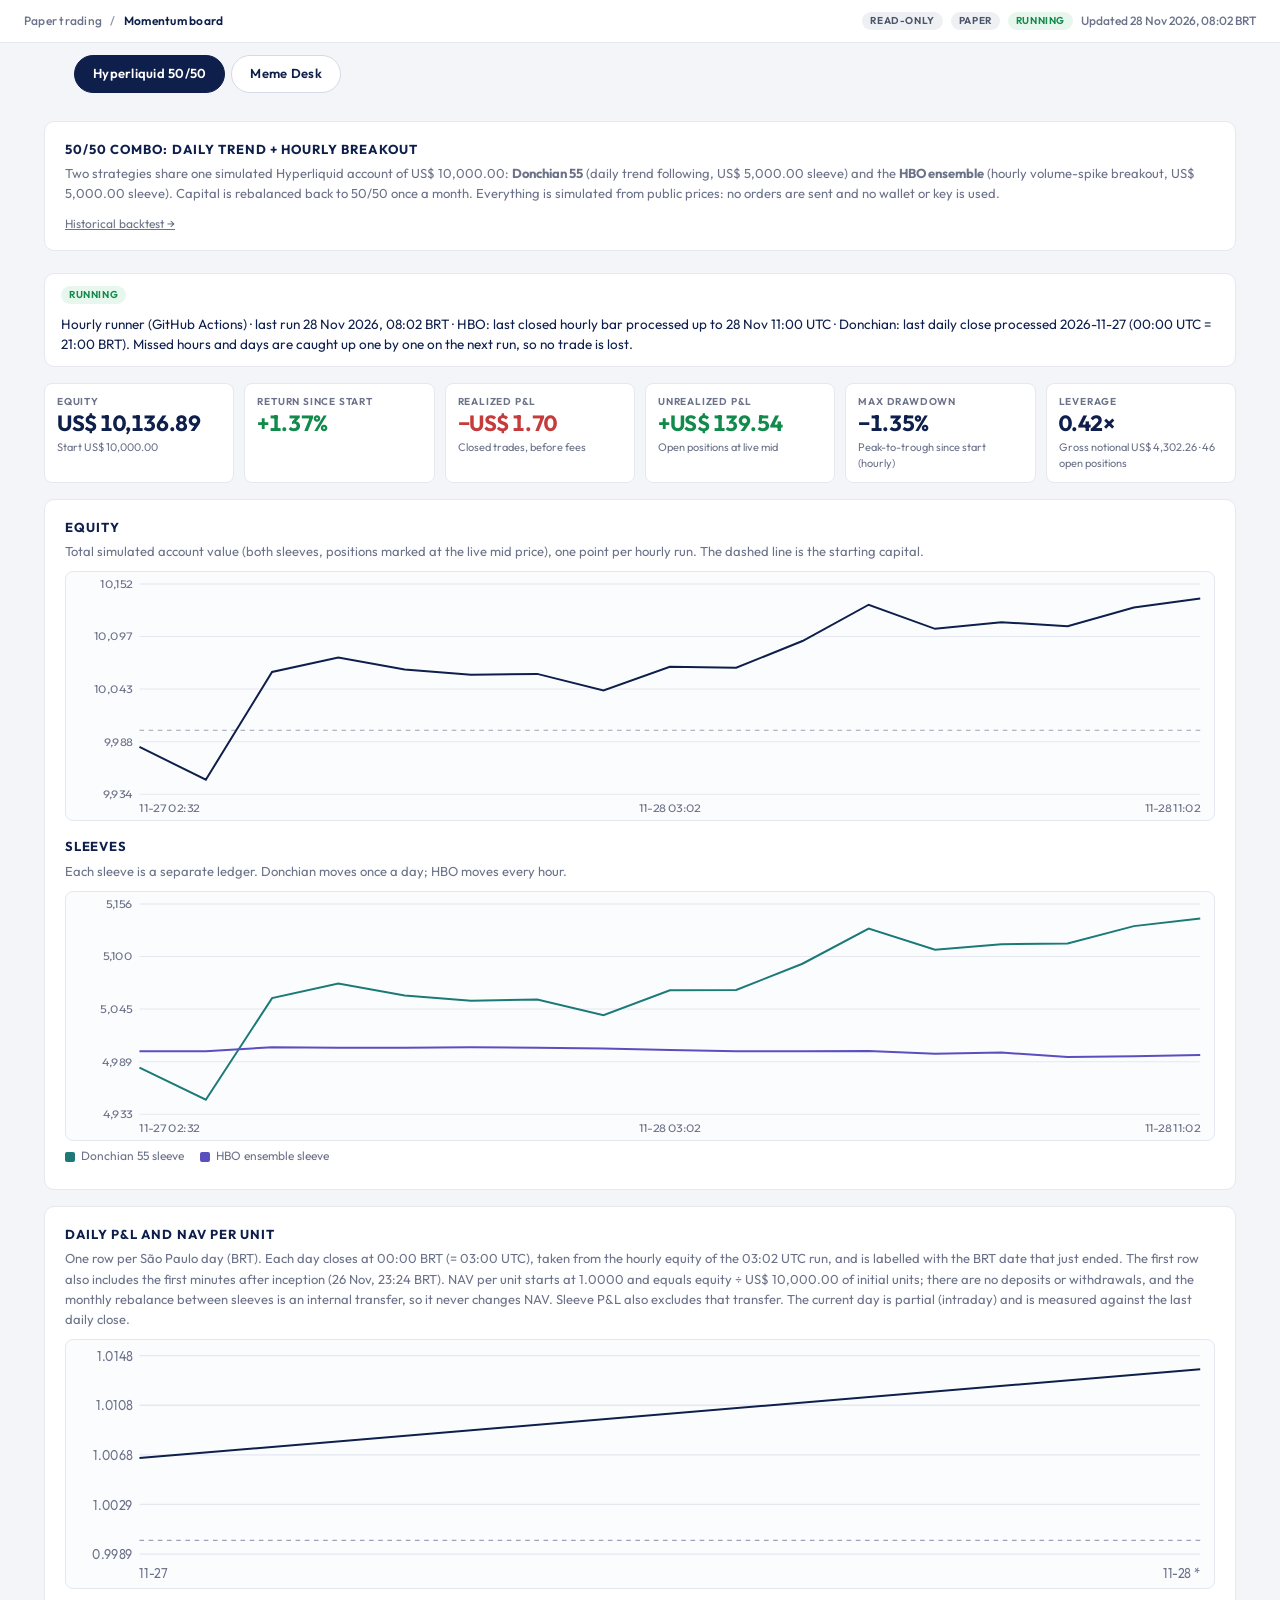
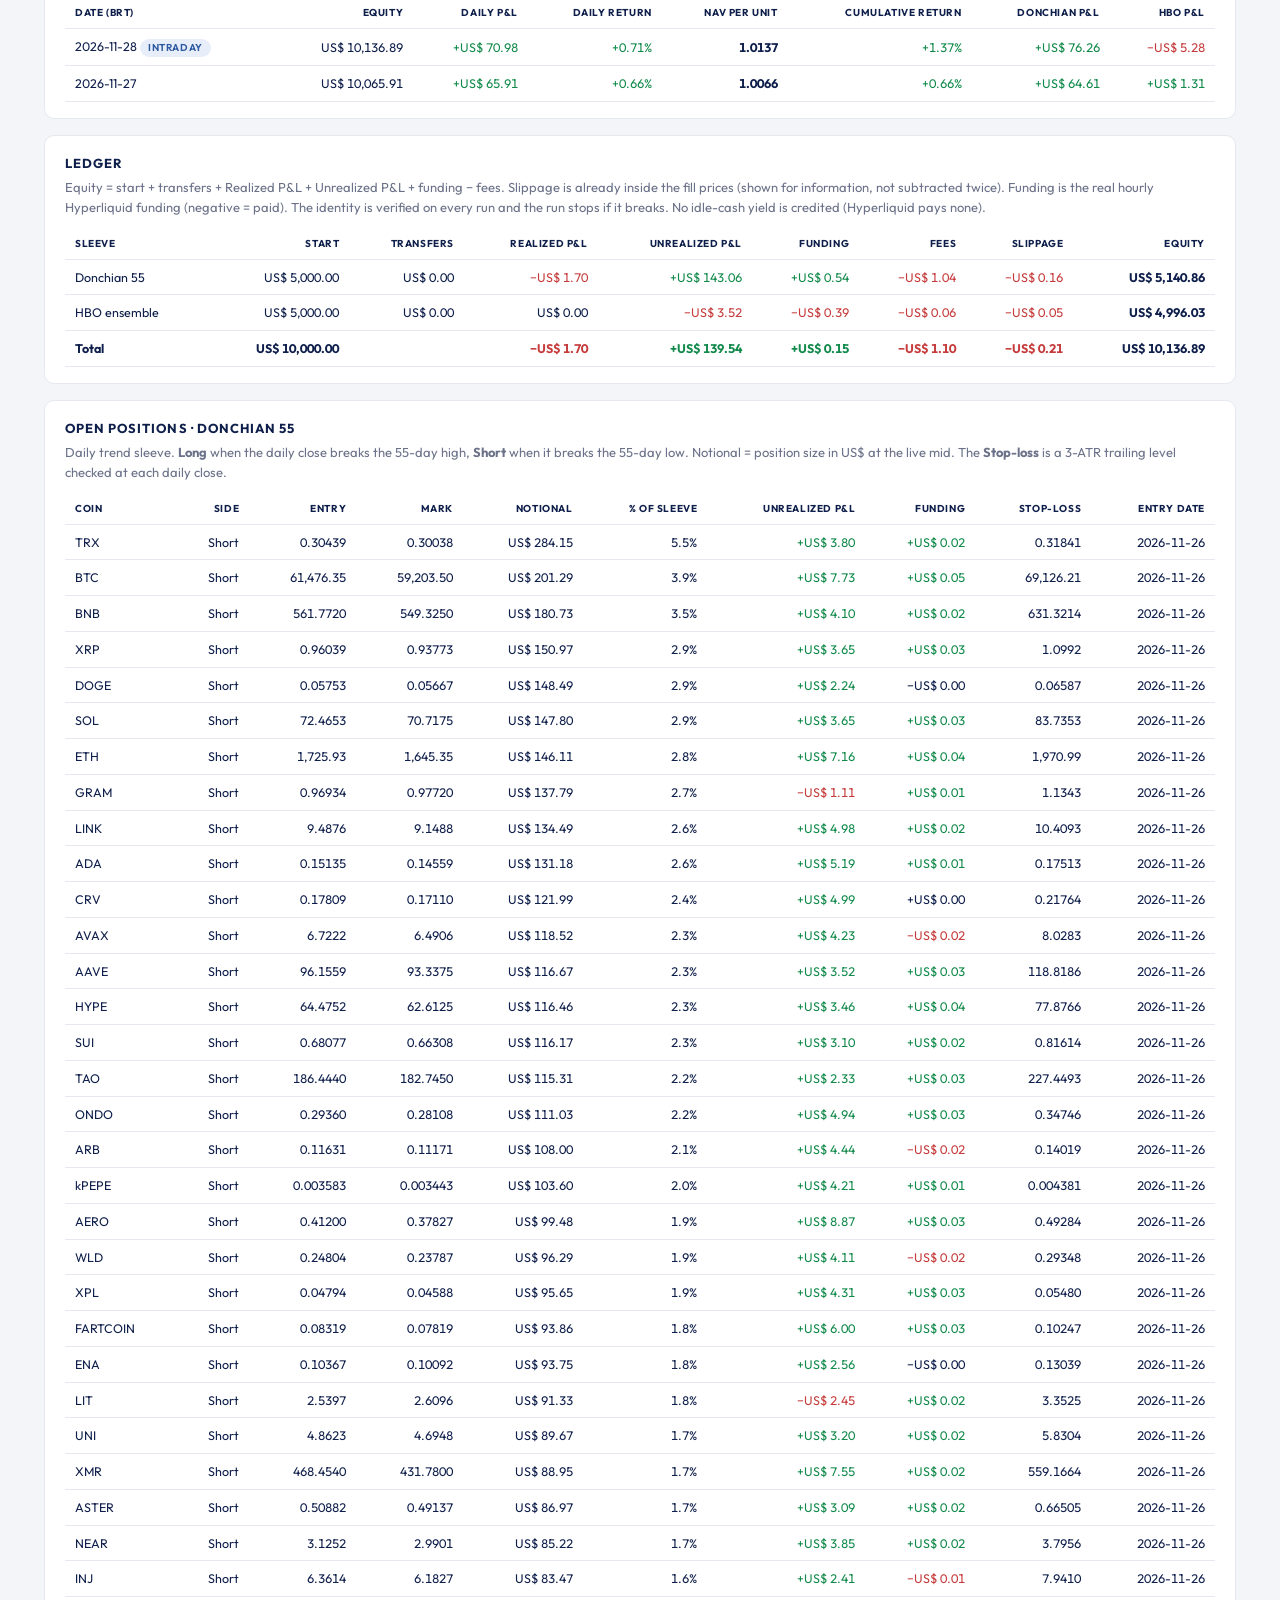
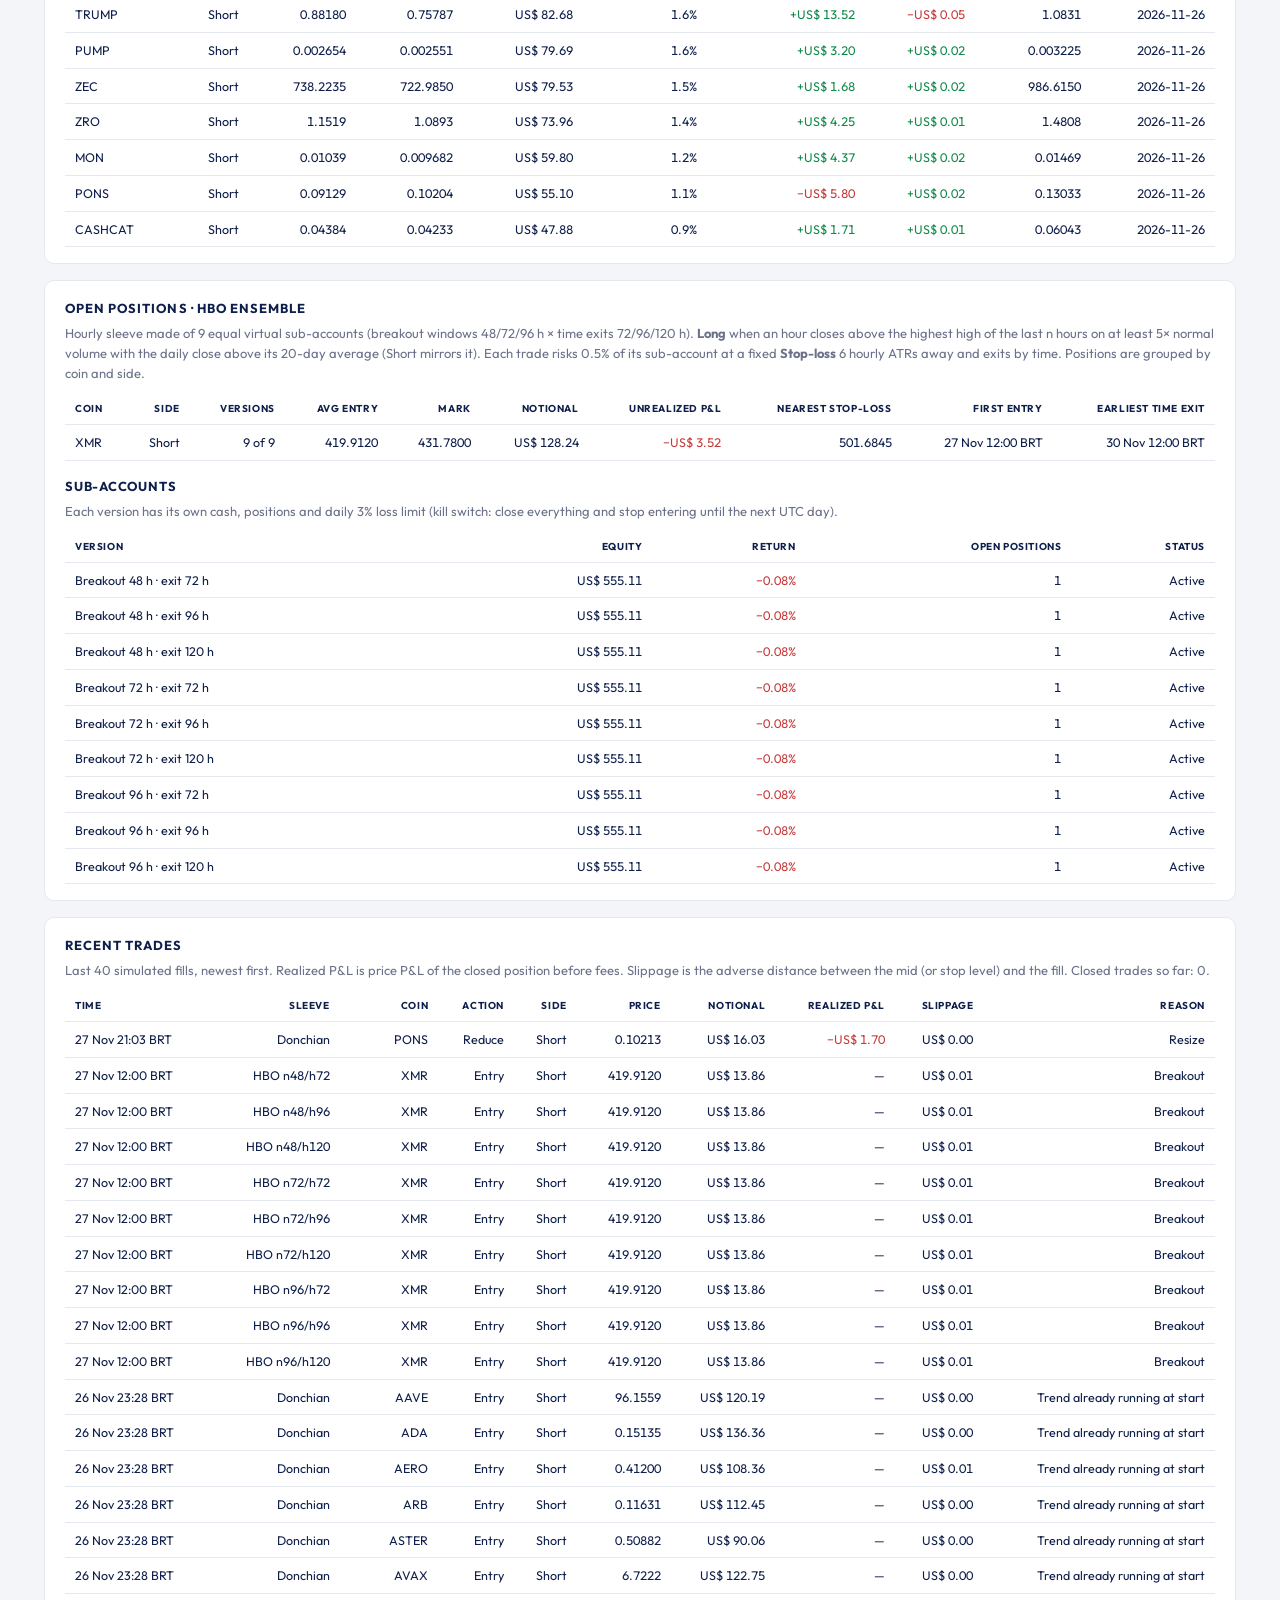
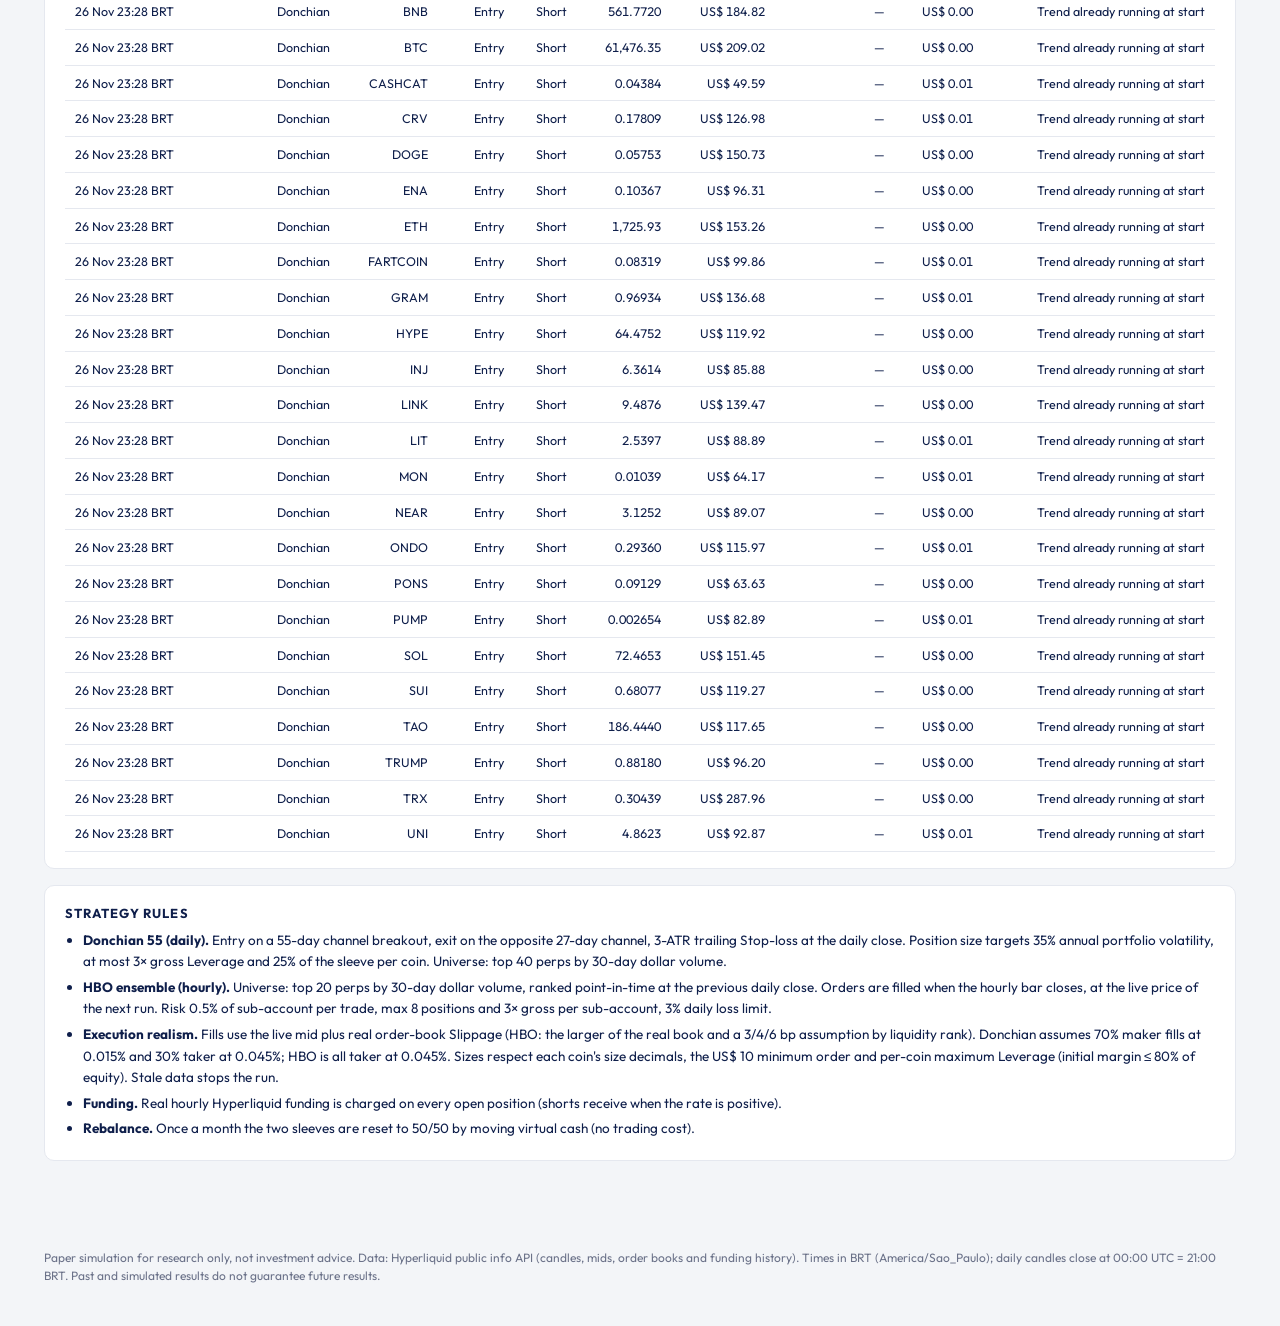
==== commit 67675dcf: "paper run 2026-11-28 11:02 UTC" ====
--- a/index.html
+++ b/index.html
@@ -456,4 +456,4 @@
 svg.chart { height: 250px; } .panel h3 { font-size: 13px; letter-spacing: .06em; text-transform: uppercase; color: var(--navy); margin: 16px 0 4px; }
 .tabs-nav { display:flex; gap:6px; padding: 0 24px; margin: 12px auto 0; max-width: 1180px; } .tabs-nav a { padding: 8px 18px; border: 1px solid var(--line-strong); border-radius: 999px; background: var(--surface); color: var(--navy); font-size: 13px; font-weight: 600; text-decoration: none; letter-spacing: .02em; } .tabs-nav a.active { background: var(--navy); color: #fff; border-color: var(--navy); }
 .legend { display:flex; gap:16px; font-size:12px; color: var(--muted); margin-top:6px; } .legend i { display:inline-block; width:10px; height:10px; border-radius:2px; margin-right:6px; }
-</style></head><body><header class="top"><div class="crumb">Paper trading <span class="sep">/</span> <b>Momentum board</b></div><div class="top-right"><span class="badge badge-gray">Read-only</span><span class="badge badge-gray">Paper</span><span class="badge badge-green">Running</span><span class="clock">Updated 28 Nov 2026, 07:02 BRT</span></div></header><nav class="tabs-nav"><a href="index.html" class="active">Hyperliquid 50/50</a><a href="meme.html">Meme Desk</a></nav><main class="shell"><section class="intro"><h2>50/50 combo: daily trend + hourly breakout</h2><p>Two strategies share one simulated Hyperliquid account of US$ 10,000.00: <b>Donchian 55</b> (daily trend following, US$ 5,000.00 sleeve) and the <b>HBO ensemble</b> (hourly volume-spike breakout, US$ 5,000.00 sleeve). Capital is rebalanced back to 50/50 once a month. Everything is simulated from public prices: no orders are sent and no wallet or key is used.</p><p class="section-sub" style="margin:6px 0 0"><a href="backtest.html" style="color:#6b7289;font-size:12px">Historical backtest →</a></p></section><div class="status-line"><span class="badge badge-green">Running</span><span>Hourly runner (GitHub Actions) · last run 28 Nov 2026, 07:02 BRT · HBO: last closed hourly bar processed up to 28 Nov 10:00 UTC · Donchian: last daily close processed 2026-11-27 (00:00 UTC = 21:00 BRT). Missed hours and days are caught up one by one on the next run, so no trade is lost.</span></div><div class="kpi-row"><div class="kpi "><div class="k">Equity</div><div class="v">US$ 10,127.45</div><div class="d">Start US$ 10,000.00</div></div><div class="kpi up"><div class="k">Return since start</div><div class="v">+1.27%</div><div class="d"></div></div><div class="kpi down"><div class="k">Realized P&amp;L</div><div class="v">−US$ 1.70</div><div class="d">Closed trades, before fees</div></div><div class="kpi up"><div class="k">Unrealized P&amp;L</div><div class="v">+US$ 129.98</div><div class="d">Open positions at live mid</div></div><div class="kpi "><div class="k">Max drawdown</div><div class="v">−1.29%</div><div class="d">Peak-to-trough since start (hourly)</div></div><div class="kpi "><div class="k">Leverage</div><div class="v">0.43×</div><div class="d">Gross notional US$ 4,311.82 · 46 open positions</div></div></div><section class="panel"><h2>Equity</h2><p class="section-sub">Total simulated account value (both sleeves, positions marked at the live mid price), one point per hourly run. The dashed line is the starting capital.</p><svg class="chart" viewBox="0 0 1000 250" preserveAspectRatio="none" role="img"><line x1="64" x2="988" y1="224.0" y2="224.0" stroke="#e5e8ef"/><text x="58" y="228.0" text-anchor="end" font-size="11" fill="#6b7289">9,934</text><line x1="64" x2="988" y1="171.0" y2="171.0" stroke="#e5e8ef"/><text x="58" y="175.0" text-anchor="end" font-size="11" fill="#6b7289">9,987</text><line x1="64" x2="988" y1="118.0" y2="118.0" stroke="#e5e8ef"/><text x="58" y="122.0" text-anchor="end" font-size="11" fill="#6b7289">10,039</text><line x1="64" x2="988" y1="65.0" y2="65.0" stroke="#e5e8ef"/><text x="58" y="69.0" text-anchor="end" font-size="11" fill="#6b7289">10,092</text><line x1="64" x2="988" y1="12.0" y2="12.0" stroke="#e5e8ef"/><text x="58" y="16.0" text-anchor="end" font-size="11" fill="#6b7289">10,145</text><line x1="64" x2="988" y1="157.7" y2="157.7" stroke="#9aa3b5" stroke-dasharray="4 4"/><polyline points="64.0,175.1 125.6,209.4 187.2,96.8 248.8,81.7 310.4,94.3 372.0,99.6 433.6,98.8 495.2,116.1 556.8,91.4 618.4,92.4 680.0,64.5 741.6,26.6 803.2,51.8 864.8,44.8 926.4,49.0 988.0,29.5" fill="none" stroke="#0f1f4b" stroke-width="2" vector-effect="non-scaling-stroke"/><text x="64.0" y="242" text-anchor="start" font-size="11" fill="#6b7289">11-27 02:32</text><text x="556.8" y="242" text-anchor="middle" font-size="11" fill="#6b7289">11-28 03:02</text><text x="988.0" y="242" text-anchor="end" font-size="11" fill="#6b7289">11-28 10:02</text></svg><h3>Sleeves</h3><p class="section-sub">Each sleeve is a separate ledger. Donchian moves once a day; HBO moves every hour.</p><svg class="chart" viewBox="0 0 1000 250" preserveAspectRatio="none" role="img"><line x1="64" x2="988" y1="224.0" y2="224.0" stroke="#e5e8ef"/><text x="58" y="228.0" text-anchor="end" font-size="11" fill="#6b7289">4,934</text><line x1="64" x2="988" y1="171.0" y2="171.0" stroke="#e5e8ef"/><text x="58" y="175.0" text-anchor="end" font-size="11" fill="#6b7289">4,987</text><line x1="64" x2="988" y1="118.0" y2="118.0" stroke="#e5e8ef"/><text x="58" y="122.0" text-anchor="end" font-size="11" fill="#6b7289">5,041</text><line x1="64" x2="988" y1="65.0" y2="65.0" stroke="#e5e8ef"/><text x="58" y="69.0" text-anchor="end" font-size="11" fill="#6b7289">5,094</text><line x1="64" x2="988" y1="12.0" y2="12.0" stroke="#e5e8ef"/><text x="58" y="16.0" text-anchor="end" font-size="11" fill="#6b7289">5,147</text><polyline points="64.0,175.6 125.6,209.4 187.2,102.5 248.8,87.1 310.4,99.6 372.0,105.2 433.6,103.9 495.2,120.3 556.8,94.2 618.4,93.8 680.0,66.2 741.6,29.2 803.2,51.3 864.8,45.6 926.4,44.9 988.0,26.6" fill="none" stroke="#1b7a78" stroke-width="2" vector-effect="non-scaling-stroke"/><polyline points="64.0,158.4 125.6,158.4 187.2,154.1 248.8,154.6 310.4,154.5 372.0,154.2 433.6,154.7 495.2,155.4 556.8,157.1 618.4,158.4 680.0,158.5 741.6,158.2 803.2,160.9 864.8,159.6 926.4,164.5 988.0,163.5" fill="none" stroke="#5a4fbf" stroke-width="2" vector-effect="non-scaling-stroke"/><text x="64.0" y="242" text-anchor="start" font-size="11" fill="#6b7289">11-27 02:32</text><text x="556.8" y="242" text-anchor="middle" font-size="11" fill="#6b7289">11-28 03:02</text><text x="988.0" y="242" text-anchor="end" font-size="11" fill="#6b7289">11-28 10:02</text></svg><div class="legend"><span><i style="background:#1b7a78"></i>Donchian 55 sleeve</span><span><i style="background:#5a4fbf"></i>HBO ensemble sleeve</span></div></section><section class="panel"><h2>Daily P&amp;L and NAV per unit</h2><p class="section-sub">One row per São Paulo day (BRT). Each day closes at 00:00 BRT (= 03:00 UTC), taken from the hourly equity of the 03:02 UTC run, and is labelled with the BRT date that just ended. The first row also includes the first minutes after inception (26 Nov, 23:24 BRT). NAV per unit starts at 1.0000 and equals equity ÷ US$ 10,000.00 of initial units; there are no deposits or withdrawals, and the monthly rebalance between sleeves is an internal transfer, so it never changes NAV. Sleeve P&amp;L also excludes that transfer. The current day is partial (intraday) and is measured against the last daily close.</p><svg class="chart" viewBox="0 0 1000 190" preserveAspectRatio="none" role="img"><line x1="64" x2="988" y1="164.0" y2="164.0" stroke="#e5e8ef"/><text x="58" y="168.0" text-anchor="end" font-size="11" fill="#6b7289">0.9990</text><line x1="64" x2="988" y1="126.0" y2="126.0" stroke="#e5e8ef"/><text x="58" y="130.0" text-anchor="end" font-size="11" fill="#6b7289">1.0027</text><line x1="64" x2="988" y1="88.0" y2="88.0" stroke="#e5e8ef"/><text x="58" y="92.0" text-anchor="end" font-size="11" fill="#6b7289">1.0064</text><line x1="64" x2="988" y1="50.0" y2="50.0" stroke="#e5e8ef"/><text x="58" y="54.0" text-anchor="end" font-size="11" fill="#6b7289">1.0101</text><line x1="64" x2="988" y1="12.0" y2="12.0" stroke="#e5e8ef"/><text x="58" y="16.0" text-anchor="end" font-size="11" fill="#6b7289">1.0138</text><line x1="64" x2="988" y1="153.5" y2="153.5" stroke="#9aa3b5" stroke-dasharray="4 4"/><polyline points="64.0,85.8 988.0,22.5" fill="none" stroke="#0f1f4b" stroke-width="2" vector-effect="non-scaling-stroke"/><text x="64.0" y="182" text-anchor="start" font-size="11" fill="#6b7289">11-27</text><text x="988.0" y="182" text-anchor="end" font-size="11" fill="#6b7289">11-28 *</text></svg><div class="table-wrap"><table><thead><tr><th class=l>Date (BRT)</th><th>Equity</th><th>Daily P&amp;L</th><th>Daily return</th><th>NAV per unit</th><th>Cumulative return</th><th>Donchian P&amp;L</th><th>HBO P&amp;L</th></tr></thead><tbody><tr><td class="l ">2026-11-28 <span class="badge badge-blue">intraday</span></td><td class="">US$ 10,127.45</td><td class="pos">+US$ 61.54</td><td class="pos">+0.61%</td><td class=""><b>1.0127</b></td><td class="pos">+1.27%</td><td class="pos">+US$ 68.03</td><td class="neg">−US$ 6.48</td></tr><tr><td class="l ">2026-11-27</td><td class="">US$ 10,065.91</td><td class="pos">+US$ 65.91</td><td class="pos">+0.66%</td><td class=""><b>1.0066</b></td><td class="pos">+0.66%</td><td class="pos">+US$ 64.61</td><td class="pos">+US$ 1.31</td></tr></tbody></table></div></section><section class="panel"><h2>Ledger</h2><p class="section-sub">Equity = start + transfers + Realized P&amp;L + Unrealized P&amp;L + funding − fees. Slippage is already inside the fill prices (shown for information, not subtracted twice). Funding is the real hourly Hyperliquid funding (negative = paid). The identity is verified on every run and the run stops if it breaks. No idle-cash yield is credited (Hyperliquid pays none).</p><div class="table-wrap"><table><thead><tr><th class=l>Sleeve</th><th>Start</th><th>Transfers</th><th>Realized P&amp;L</th><th>Unrealized P&amp;L</th><th>Funding</th><th>Fees</th><th>Slippage</th><th>Equity</th></tr></thead><tbody><tr><td class="l ">Donchian 55</td><td class="">US$ 5,000.00</td><td class="">US$ 0.00</td><td class="neg">−US$ 1.70</td><td class="pos">+US$ 134.83</td><td class="pos">+US$ 0.54</td><td class="neg">−US$ 1.04</td><td class="neg">−US$ 0.16</td><td class=""><b>US$ 5,132.63</b></td></tr><tr><td class="l ">HBO ensemble</td><td class="">US$ 5,000.00</td><td class="">US$ 0.00</td><td class="">US$ 0.00</td><td class="neg">−US$ 4.86</td><td class="neg">−US$ 0.26</td><td class="neg">−US$ 0.06</td><td class="neg">−US$ 0.05</td><td class=""><b>US$ 4,994.82</b></td></tr><tr><td class="l "><b>Total</b></td><td class=""><b>US$ 10,000.00</b></td><td class=""></td><td class="neg"><b>−US$ 1.70</b></td><td class="pos"><b>+US$ 129.98</b></td><td class="pos"><b>+US$ 0.28</b></td><td class="neg"><b>−US$ 1.10</b></td><td class="neg"><b>−US$ 0.21</b></td><td class=""><b>US$ 10,127.45</b></td></tr></tbody></table></div></section><section class="panel"><h2>Open positions · Donchian 55</h2><p class="section-sub">Daily trend sleeve. <b>Long</b> when the daily close breaks the 55-day high, <b>Short</b> when it breaks the 55-day low. Notional = position size in US$ at the live mid. The <b>Stop-loss</b> is a 3-ATR trailing level checked at each daily close.</p><div class="table-wrap"><table><thead><tr><th class=l>Coin</th><th>Side</th><th>Entry</th><th>Mark</th><th>Notional</th><th>% of sleeve</th><th>Unrealized P&amp;L</th><th>Funding</th><th>Stop-loss</th><th>Entry date</th></tr></thead><tbody><tr><td class="l ">TRX</td><td class="">Short</td><td class="">0.30439</td><td class="">0.30047</td><td class="">US$ 284.25</td><td class="">5.5%</td><td class="pos">+US$ 3.71</td><td class="pos">+US$ 0.02</td><td class="">0.31841</td><td class="">2026-11-26</td></tr><tr><td class="l ">BTC</td><td class="">Short</td><td class="">61,476.35</td><td class="">59,479.50</td><td class="">US$ 202.23</td><td class="">3.9%</td><td class="pos">+US$ 6.79</td><td class="pos">+US$ 0.05</td><td class="">69,126.21</td><td class="">2026-11-26</td></tr><tr><td class="l ">BNB</td><td class="">Short</td><td class="">561.7720</td><td class="">550.9350</td><td class="">US$ 181.26</td><td class="">3.5%</td><td class="pos">+US$ 3.57</td><td class="pos">+US$ 0.02</td><td class="">631.3214</td><td class="">2026-11-26</td></tr><tr><td class="l ">XRP</td><td class="">Short</td><td class="">0.96039</td><td class="">0.93973</td><td class="">US$ 151.30</td><td class="">2.9%</td><td class="pos">+US$ 3.33</td><td class="pos">+US$ 0.03</td><td class="">1.0992</td><td class="">2026-11-26</td></tr><tr><td class="l ">DOGE</td><td class="">Short</td><td class="">0.05753</td><td class="">0.05665</td><td class="">US$ 148.44</td><td class="">2.9%</td><td class="pos">+US$ 2.29</td><td class="">−US$ 0.00</td><td class="">0.06587</td><td class="">2026-11-26</td></tr><tr><td class="l ">SOL</td><td class="">Short</td><td class="">72.4653</td><td class="">70.9825</td><td class="">US$ 148.35</td><td class="">2.9%</td><td class="pos">+US$ 3.10</td><td class="pos">+US$ 0.03</td><td class="">83.7353</td><td class="">2026-11-26</td></tr><tr><td class="l ">ETH</td><td class="">Short</td><td class="">1,725.93</td><td class="">1,651.05</td><td class="">US$ 146.61</td><td class="">2.9%</td><td class="pos">+US$ 6.65</td><td class="pos">+US$ 0.04</td><td class="">1,970.99</td><td class="">2026-11-26</td></tr><tr><td class="l ">GRAM</td><td class="">Short</td><td class="">0.96934</td><td class="">0.98131</td><td class="">US$ 138.36</td><td class="">2.7%</td><td class="neg">−US$ 1.69</td><td class="pos">+US$ 0.01</td><td class="">1.1343</td><td class="">2026-11-26</td></tr><tr><td class="l ">LINK</td><td class="">Short</td><td class="">9.4876</td><td class="">9.1603</td><td class="">US$ 134.66</td><td class="">2.6%</td><td class="pos">+US$ 4.81</td><td class="pos">+US$ 0.02</td><td class="">10.4093</td><td class="">2026-11-26</td></tr><tr><td class="l ">ADA</td><td class="">Short</td><td class="">0.15135</td><td class="">0.14597</td><td class="">US$ 131.51</td><td class="">2.6%</td><td class="pos">+US$ 4.85</td><td class="pos">+US$ 0.01</td><td class="">0.17513</td><td class="">2026-11-26</td></tr><tr><td class="l ">CRV</td><td class="">Short</td><td class="">0.17809</td><td class="">0.17105</td><td class="">US$ 121.96</td><td class="">2.4%</td><td class="pos">+US$ 5.02</td><td class="">+US$ 0.00</td><td class="">0.21764</td><td class="">2026-11-26</td></tr><tr><td class="l ">AVAX</td><td class="">Short</td><td class="">6.7222</td><td class="">6.5172</td><td class="">US$ 119.00</td><td class="">2.3%</td><td class="pos">+US$ 3.74</td><td class="neg">−US$ 0.02</td><td class="">8.0283</td><td class="">2026-11-26</td></tr><tr><td class="l ">HYPE</td><td class="">Short</td><td class="">64.4752</td><td class="">63.1905</td><td class="">US$ 117.53</td><td class="">2.3%</td><td class="pos">+US$ 2.39</td><td class="pos">+US$ 0.04</td><td class="">77.8766</td><td class="">2026-11-26</td></tr><tr><td class="l ">SUI</td><td class="">Short</td><td class="">0.68077</td><td class="">0.66531</td><td class="">US$ 116.56</td><td class="">2.3%</td><td class="pos">+US$ 2.71</td><td class="pos">+US$ 0.02</td><td class="">0.81614</td><td class="">2026-11-26</td></tr><tr><td class="l ">AAVE</td><td class="">Short</td><td class="">96.1559</td><td class="">93.0055</td><td class="">US$ 116.26</td><td class="">2.3%</td><td class="pos">+US$ 3.94</td><td class="pos">+US$ 0.03</td><td class="">118.8186</td><td class="">2026-11-26</td></tr><tr><td class="l ">TAO</td><td class="">Short</td><td class="">186.4440</td><td class="">184.1400</td><td class="">US$ 116.19</td><td class="">2.3%</td><td class="pos">+US$ 1.45</td><td class="pos">+US$ 0.03</td><td class="">227.4493</td><td class="">2026-11-26</td></tr><tr><td class="l ">ONDO</td><td class="">Short</td><td class="">0.29360</td><td class="">0.28088</td><td class="">US$ 110.95</td><td class="">2.2%</td><td class="pos">+US$ 5.02</td><td class="pos">+US$ 0.03</td><td class="">0.34746</td><td class="">2026-11-26</td></tr><tr><td class="l ">ARB</td><td class="">Short</td><td class="">0.11631</td><td class="">0.11212</td><td class="">US$ 108.40</td><td class="">2.1%</td><td class="pos">+US$ 4.05</td><td class="neg">−US$ 0.02</td><td class="">0.14019</td><td class="">2026-11-26</td></tr><tr><td class="l ">kPEPE</td><td class="">Short</td><td class="">0.003583</td><td class="">0.003443</td><td class="">US$ 103.60</td><td class="">2.0%</td><td class="pos">+US$ 4.21</td><td class="pos">+US$ 0.01</td><td class="">0.004381</td><td class="">2026-11-26</td></tr><tr><td class="l ">AERO</td><td class="">Short</td><td class="">0.41200</td><td class="">0.37777</td><td class="">US$ 99.35</td><td class="">1.9%</td><td class="pos">+US$ 9.00</td><td class="pos">+US$ 0.03</td><td class="">0.49284</td><td class="">2026-11-26</td></tr><tr><td class="l ">WLD</td><td class="">Short</td><td class="">0.24804</td><td class="">0.23817</td><td class="">US$ 96.41</td><td class="">1.9%</td><td class="pos">+US$ 3.99</td><td class="neg">−US$ 0.02</td><td class="">0.29348</td><td class="">2026-11-26</td></tr><tr><td class="l ">XPL</td><td class="">Short</td><td class="">0.04794</td><td class="">0.04568</td><td class="">US$ 95.23</td><td class="">1.9%</td><td class="pos">+US$ 4.73</td><td class="pos">+US$ 0.03</td><td class="">0.05480</td><td class="">2026-11-26</td></tr><tr><td class="l ">FARTCOIN</td><td class="">Short</td><td class="">0.08319</td><td class="">0.07803</td><td class="">US$ 93.67</td><td class="">1.8%</td><td class="pos">+US$ 6.19</td><td class="pos">+US$ 0.03</td><td class="">0.10247</td><td class="">2026-11-26</td></tr><tr><td class="l ">ENA</td><td class="">Short</td><td class="">0.10367</td><td class="">0.10078</td><td class="">US$ 93.62</td><td class="">1.8%</td><td class="pos">+US$ 2.69</td><td class="">−US$ 0.00</td><td class="">0.13039</td><td class="">2026-11-26</td></tr><tr><td class="l ">LIT</td><td class="">Short</td><td class="">2.5397</td><td class="">2.5816</td><td class="">US$ 90.35</td><td class="">1.8%</td><td class="neg">−US$ 1.47</td><td class="pos">+US$ 0.02</td><td class="">3.3525</td><td class="">2026-11-26</td></tr><tr><td class="l ">XMR</td><td class="">Short</td><td class="">468.4540</td><td class="">436.2650</td><td class="">US$ 89.87</td><td class="">1.8%</td><td class="pos">+US$ 6.63</td><td class="pos">+US$ 0.02</td><td class="">559.1664</td><td class="">2026-11-26</td></tr><tr><td class="l ">UNI</td><td class="">Short</td><td class="">4.8623</td><td class="">4.6811</td><td class="">US$ 89.41</td><td class="">1.7%</td><td class="pos">+US$ 3.46</td><td class="pos">+US$ 0.02</td><td class="">5.8304</td><td class="">2026-11-26</td></tr><tr><td class="l ">ASTER</td><td class="">Short</td><td class="">0.50882</td><td class="">0.48948</td><td class="">US$ 86.64</td><td class="">1.7%</td><td class="pos">+US$ 3.42</td><td class="pos">+US$ 0.02</td><td class="">0.66505</td><td class="">2026-11-26</td></tr><tr><td class="l ">NEAR</td><td class="">Short</td><td class="">3.1252</td><td class="">2.9977</td><td class="">US$ 85.43</td><td class="">1.7%</td><td class="pos">+US$ 3.64</td><td class="pos">+US$ 0.02</td><td class="">3.7956</td><td class="">2026-11-26</td></tr><tr><td class="l ">INJ</td><td class="">Short</td><td class="">6.3614</td><td class="">6.2343</td><td class="">US$ 84.16</td><td class="">1.6%</td><td class="pos">+US$ 1.72</td><td class="neg">−US$ 0.01</td><td class="">7.9410</td><td class="">2026-11-26</td></tr><tr><td class="l ">TRUMP</td><td class="">Short</td><td class="">0.88180</td><td class="">0.75980</td><td class="">US$ 82.89</td><td class="">1.6%</td><td class="pos">+US$ 13.31</td><td class="neg">−US$ 0.05</td><td class="">1.0831</td><td class="">2026-11-26</td></tr><tr><td class="l ">ZEC</td><td class="">Short</td><td class="">738.2235</td><td class="">731.0250</td><td class="">US$ 80.41</td><td class="">1.6%</td><td class="pos">+US$ 0.79</td><td class="pos">+US$ 0.02</td><td class="">986.6150</td><td class="">2026-11-26</td></tr><tr><td class="l ">PUMP</td><td class="">Short</td><td class="">0.002654</td><td class="">0.002558</td><td class="">US$ 79.90</td><td class="">1.6%</td><td class="pos">+US$ 2.99</td><td class="pos">+US$ 0.02</td><td class="">0.003225</td><td class="">2026-11-26</td></tr><tr><td class="l ">ZRO</td><td class="">Short</td><td class="">1.1519</td><td class="">1.0861</td><td class="">US$ 73.75</td><td class="">1.4%</td><td class="pos">+US$ 4.47</td><td class="pos">+US$ 0.01</td><td class="">1.4808</td><td class="">2026-11-26</td></tr><tr><td class="l ">MON</td><td class="">Short</td><td class="">0.01039</td><td class="">0.009745</td><td class="">US$ 60.19</td><td class="">1.2%</td><td class="pos">+US$ 3.98</td><td class="pos">+US$ 0.02</td><td class="">0.01469</td><td class="">2026-11-26</td></tr><tr><td class="l ">PONS</td><td class="">Short</td><td class="">0.09129</td><td class="">0.10218</td><td class="">US$ 55.17</td><td class="">1.1%</td><td class="neg">−US$ 5.88</td><td class="pos">+US$ 0.02</td><td class="">0.13033</td><td class="">2026-11-26</td></tr><tr><td class="l ">CASHCAT</td><td class="">Short</td><td class="">0.04384</td><td class="">0.04276</td><td class="">US$ 48.36</td><td class="">0.9%</td><td class="pos">+US$ 1.23</td><td class="pos">+US$ 0.01</td><td class="">0.06043</td><td class="">2026-11-26</td></tr></tbody></table></div></section><section class="panel"><h2>Open positions · HBO ensemble</h2><p class="section-sub">Hourly sleeve made of 9 equal virtual sub-accounts (breakout windows 48/72/96 h × time exits 72/96/120 h). <b>Long</b> when an hour closes above the highest high of the last n hours on at least 5× normal volume with the daily close above its 20-day average (Short mirrors it). Each trade risks 0.5% of its sub-account at a fixed <b>Stop-loss</b> 6 hourly ATRs away and exits by time. Positions are grouped by coin and side.</p><div class="table-wrap"><table><thead><tr><th class=l>Coin</th><th>Side</th><th>Versions</th><th>Avg entry</th><th>Mark</th><th>Notional</th><th>Unrealized P&amp;L</th><th>Nearest stop-loss</th><th>First entry</th><th>Earliest time exit</th></tr></thead><tbody><tr><td class="l ">XMR</td><td class="">Short</td><td class="">9 of 9</td><td class="">419.9120</td><td class="">436.2650</td><td class="">US$ 129.57</td><td class="neg">−US$ 4.86</td><td class="">501.6845</td><td class="">27 Nov 12:00 BRT</td><td class="">30 Nov 12:00 BRT</td></tr></tbody></table></div><h3>Sub-accounts</h3><p class="section-sub">Each version has its own cash, positions and daily 3% loss limit (kill switch: close everything and stop entering until the next UTC day).</p><div class="table-wrap"><table><thead><tr><th class=l>Version</th><th>Equity</th><th>Return</th><th>Open positions</th><th>Status</th></tr></thead><tbody><tr><td class="l ">Breakout 48 h · exit 72 h</td><td class="">US$ 554.98</td><td class="neg">−0.10%</td><td class="">1</td><td class="">Active</td></tr><tr><td class="l ">Breakout 48 h · exit 96 h</td><td class="">US$ 554.98</td><td class="neg">−0.10%</td><td class="">1</td><td class="">Active</td></tr><tr><td class="l ">Breakout 48 h · exit 120 h</td><td class="">US$ 554.98</td><td class="neg">−0.10%</td><td class="">1</td><td class="">Active</td></tr><tr><td class="l ">Breakout 72 h · exit 72 h</td><td class="">US$ 554.98</td><td class="neg">−0.10%</td><td class="">1</td><td class="">Active</td></tr><tr><td class="l ">Breakout 72 h · exit 96 h</td><td class="">US$ 554.98</td><td class="neg">−0.10%</td><td class="">1</td><td class="">Active</td></tr><tr><td class="l ">Breakout 72 h · exit 120 h</td><td class="">US$ 554.98</td><td class="neg">−0.10%</td><td class="">1</td><td class="">Active</td></tr><tr><td class="l ">Breakout 96 h · exit 72 h</td><td class="">US$ 554.98</td><td class="neg">−0.10%</td><td class="">1</td><td class="">Active</td></tr><tr><td class="l ">Breakout 96 h · exit 96 h</td><td class="">US$ 554.98</td><td class="neg">−0.10%</td><td class="">1</td><td class="">Active</td></tr><tr><td class="l ">Breakout 96 h · exit 120 h</td><td class="">US$ 554.98</td><td class="neg">−0.10%</td><td class="">1</td><td class="">Active</td></tr></tbody></table></div></section><section class="panel"><h2>Recent trades</h2><p class="section-sub">Last 40 simulated fills, newest first. Realized P&amp;L is price P&amp;L of the closed position before fees. Slippage is the adverse distance between the mid (or stop level) and the fill. Closed trades so far: 0.</p><div class="table-wrap"><table><thead><tr><th class=l>Time</th><th>Sleeve</th><th>Coin</th><th>Action</th><th>Side</th><th>Price</th><th>Notional</th><th>Realized P&amp;L</th><th>Slippage</th><th>Reason</th></tr></thead><tbody><tr><td class="l ">27 Nov 21:03 BRT</td><td class="">Donchian</td><td class="">PONS</td><td class="">Reduce</td><td class="">Short</td><td class="">0.10213</td><td class="">US$ 16.03</td><td class="neg">−US$ 1.70</td><td class="">US$ 0.00</td><td class="">Resize</td></tr><tr><td class="l ">27 Nov 12:00 BRT</td><td class="">HBO n48/h72</td><td class="">XMR</td><td class="">Entry</td><td class="">Short</td><td class="">419.9120</td><td class="">US$ 13.86</td><td class="">—</td><td class="">US$ 0.01</td><td class="">Breakout</td></tr><tr><td class="l ">27 Nov 12:00 BRT</td><td class="">HBO n48/h96</td><td class="">XMR</td><td class="">Entry</td><td class="">Short</td><td class="">419.9120</td><td class="">US$ 13.86</td><td class="">—</td><td class="">US$ 0.01</td><td class="">Breakout</td></tr><tr><td class="l ">27 Nov 12:00 BRT</td><td class="">HBO n48/h120</td><td class="">XMR</td><td class="">Entry</td><td class="">Short</td><td class="">419.9120</td><td class="">US$ 13.86</td><td class="">—</td><td class="">US$ 0.01</td><td class="">Breakout</td></tr><tr><td class="l ">27 Nov 12:00 BRT</td><td class="">HBO n72/h72</td><td class="">XMR</td><td class="">Entry</td><td class="">Short</td><td class="">419.9120</td><td class="">US$ 13.86</td><td class="">—</td><td class="">US$ 0.01</td><td class="">Breakout</td></tr><tr><td class="l ">27 Nov 12:00 BRT</td><td class="">HBO n72/h96</td><td class="">XMR</td><td class="">Entry</td><td class="">Short</td><td class="">419.9120</td><td class="">US$ 13.86</td><td class="">—</td><td class="">US$ 0.01</td><td class="">Breakout</td></tr><tr><td class="l ">27 Nov 12:00 BRT</td><td class="">HBO n72/h120</td><td class="">XMR</td><td class="">Entry</td><td class="">Short</td><td class="">419.9120</td><td class="">US$ 13.86</td><td class="">—</td><td class="">US$ 0.01</td><td class="">Breakout</td></tr><tr><td class="l ">27 Nov 12:00 BRT</td><td class="">HBO n96/h72</td><td class="">XMR</td><td class="">Entry</td><td class="">Short</td><td class="">419.9120</td><td class="">US$ 13.86</td><td class="">—</td><td class="">US$ 0.01</td><td class="">Breakout</td></tr><tr><td class="l ">27 Nov 12:00 BRT</td><td class="">HBO n96/h96</td><td class="">XMR</td><td class="">Entry</td><td class="">Short</td><td class="">419.9120</td><td class="">US$ 13.86</td><td class="">—</td><td class="">US$ 0.01</td><td class="">Breakout</td></tr><tr><td class="l ">27 Nov 12:00 BRT</td><td class="">HBO n96/h120</td><td class="">XMR</td><td class="">Entry</td><td class="">Short</td><td class="">419.9120</td><td class="">US$ 13.86</td><td class="">—</td><td class="">US$ 0.01</td><td class="">Breakout</td></tr><tr><td class="l ">26 Nov 23:28 BRT</td><td class="">Donchian</td><td class="">AAVE</td><td class="">Entry</td><td class="">Short</td><td class="">96.1559</td><td class="">US$ 120.19</td><td class="">—</td><td class="">US$ 0.00</td><td class="">Trend already running at start</td></tr><tr><td class="l ">26 Nov 23:28 BRT</td><td class="">Donchian</td><td class="">ADA</td><td class="">Entry</td><td class="">Short</td><td class="">0.15135</td><td class="">US$ 136.36</td><td class="">—</td><td class="">US$ 0.00</td><td class="">Trend already running at start</td></tr><tr><td class="l ">26 Nov 23:28 BRT</td><td class="">Donchian</td><td class="">AERO</td><td class="">Entry</td><td class="">Short</td><td class="">0.41200</td><td class="">US$ 108.36</td><td class="">—</td><td class="">US$ 0.01</td><td class="">Trend already running at start</td></tr><tr><td class="l ">26 Nov 23:28 BRT</td><td class="">Donchian</td><td class="">ARB</td><td class="">Entry</td><td class="">Short</td><td class="">0.11631</td><td class="">US$ 112.45</td><td class="">—</td><td class="">US$ 0.00</td><td class="">Trend already running at start</td></tr><tr><td class="l ">26 Nov 23:28 BRT</td><td class="">Donchian</td><td class="">ASTER</td><td class="">Entry</td><td class="">Short</td><td class="">0.50882</td><td class="">US$ 90.06</td><td class="">—</td><td class="">US$ 0.00</td><td class="">Trend already running at start</td></tr><tr><td class="l ">26 Nov 23:28 BRT</td><td class="">Donchian</td><td class="">AVAX</td><td class="">Entry</td><td class="">Short</td><td class="">6.7222</td><td class="">US$ 122.75</td><td class="">—</td><td class="">US$ 0.00</td><td class="">Trend already running at start</td></tr><tr><td class="l ">26 Nov 23:28 BRT</td><td class="">Donchian</td><td class="">BNB</td><td class="">Entry</td><td class="">Short</td><td class="">561.7720</td><td class="">US$ 184.82</td><td class="">—</td><td class="">US$ 0.00</td><td class="">Trend already running at start</td></tr><tr><td class="l ">26 Nov 23:28 BRT</td><td class="">Donchian</td><td class="">BTC</td><td class="">Entry</td><td class="">Short</td><td class="">61,476.35</td><td class="">US$ 209.02</td><td class="">—</td><td class="">US$ 0.00</td><td class="">Trend already running at start</td></tr><tr><td class="l ">26 Nov 23:28 BRT</td><td class="">Donchian</td><td class="">CASHCAT</td><td class="">Entry</td><td class="">Short</td><td class="">0.04384</td><td class="">US$ 49.59</td><td class="">—</td><td class="">US$ 0.01</td><td class="">Trend already running at start</td></tr><tr><td class="l ">26 Nov 23:28 BRT</td><td class="">Donchian</td><td class="">CRV</td><td class="">Entry</td><td class="">Short</td><td class="">0.17809</td><td class="">US$ 126.98</td><td class="">—</td><td class="">US$ 0.01</td><td class="">Trend already running at start</td></tr><tr><td class="l ">26 Nov 23:28 BRT</td><td class="">Donchian</td><td class="">DOGE</td><td class="">Entry</td><td class="">Short</td><td class="">0.05753</td><td class="">US$ 150.73</td><td class="">—</td><td class="">US$ 0.00</td><td class="">Trend already running at start</td></tr><tr><td class="l ">26 Nov 23:28 BRT</td><td class="">Donchian</td><td class="">ENA</td><td class="">Entry</td><td class="">Short</td><td class="">0.10367</td><td class="">US$ 96.31</td><td class="">—</td><td class="">US$ 0.00</td><td class="">Trend already running at start</td></tr><tr><td class="l ">26 Nov 23:28 BRT</td><td class="">Donchian</td><td class="">ETH</td><td class="">Entry</td><td class="">Short</td><td class="">1,725.93</td><td class="">US$ 153.26</td><td class="">—</td><td class="">US$ 0.00</td><td class="">Trend already running at start</td></tr><tr><td class="l ">26 Nov 23:28 BRT</td><td class="">Donchian</td><td class="">FARTCOIN</td><td class="">Entry</td><td class="">Short</td><td class="">0.08319</td><td class="">US$ 99.86</td><td class="">—</td><td class="">US$ 0.01</td><td class="">Trend already running at start</td></tr><tr><td class="l ">26 Nov 23:28 BRT</td><td class="">Donchian</td><td class="">GRAM</td><td class="">Entry</td><td class="">Short</td><td class="">0.96934</td><td class="">US$ 136.68</td><td class="">—</td><td class="">US$ 0.01</td><td class="">Trend already running at start</td></tr><tr><td class="l ">26 Nov 23:28 BRT</td><td class="">Donchian</td><td class="">HYPE</td><td class="">Entry</td><td class="">Short</td><td class="">64.4752</td><td class="">US$ 119.92</td><td class="">—</td><td class="">US$ 0.00</td><td class="">Trend already running at start</td></tr><tr><td class="l ">26 Nov 23:28 BRT</td><td class="">Donchian</td><td class="">INJ</td><td class="">Entry</td><td class="">Short</td><td class="">6.3614</td><td class="">US$ 85.88</td><td class="">—</td><td class="">US$ 0.00</td><td class="">Trend already running at start</td></tr><tr><td class="l ">26 Nov 23:28 BRT</td><td class="">Donchian</td><td class="">LINK</td><td class="">Entry</td><td class="">Short</td><td class="">9.4876</td><td class="">US$ 139.47</td><td class="">—</td><td class="">US$ 0.00</td><td class="">Trend already running at start</td></tr><tr><td class="l ">26 Nov 23:28 BRT</td><td class="">Donchian</td><td class="">LIT</td><td class="">Entry</td><td class="">Short</td><td class="">2.5397</td><td class="">US$ 88.89</td><td class="">—</td><td class="">US$ 0.01</td><td class="">Trend already running at start</td></tr><tr><td class="l ">26 Nov 23:28 BRT</td><td class="">Donchian</td><td class="">MON</td><td class="">Entry</td><td class="">Short</td><td class="">0.01039</td><td class="">US$ 64.17</td><td class="">—</td><td class="">US$ 0.01</td><td class="">Trend already running at start</td></tr><tr><td class="l ">26 Nov 23:28 BRT</td><td class="">Donchian</td><td class="">NEAR</td><td class="">Entry</td><td class="">Short</td><td class="">3.1252</td><td class="">US$ 89.07</td><td class="">—</td><td class="">US$ 0.00</td><td class="">Trend already running at start</td></tr><tr><td class="l ">26 Nov 23:28 BRT</td><td class="">Donchian</td><td class="">ONDO</td><td class="">Entry</td><td class="">Short</td><td class="">0.29360</td><td class="">US$ 115.97</td><td class="">—</td><td class="">US$ 0.01</td><td class="">Trend already running at start</td></tr><tr><td class="l ">26 Nov 23:28 BRT</td><td class="">Donchian</td><td class="">PONS</td><td class="">Entry</td><td class="">Short</td><td class="">0.09129</td><td class="">US$ 63.63</td><td class="">—</td><td class="">US$ 0.00</td><td class="">Trend already running at start</td></tr><tr><td class="l ">26 Nov 23:28 BRT</td><td class="">Donchian</td><td class="">PUMP</td><td class="">Entry</td><td class="">Short</td><td class="">0.002654</td><td class="">US$ 82.89</td><td class="">—</td><td class="">US$ 0.01</td><td class="">Trend already running at start</td></tr><tr><td class="l ">26 Nov 23:28 BRT</td><td class="">Donchian</td><td class="">SOL</td><td class="">Entry</td><td class="">Short</td><td class="">72.4653</td><td class="">US$ 151.45</td><td class="">—</td><td class="">US$ 0.00</td><td class="">Trend already running at start</td></tr><tr><td class="l ">26 Nov 23:28 BRT</td><td class="">Donchian</td><td class="">SUI</td><td class="">Entry</td><td class="">Short</td><td class="">0.68077</td><td class="">US$ 119.27</td><td class="">—</td><td class="">US$ 0.00</td><td class="">Trend already running at start</td></tr><tr><td class="l ">26 Nov 23:28 BRT</td><td class="">Donchian</td><td class="">TAO</td><td class="">Entry</td><td class="">Short</td><td class="">186.4440</td><td class="">US$ 117.65</td><td class="">—</td><td class="">US$ 0.00</td><td class="">Trend already running at start</td></tr><tr><td class="l ">26 Nov 23:28 BRT</td><td class="">Donchian</td><td class="">TRUMP</td><td class="">Entry</td><td class="">Short</td><td class="">0.88180</td><td class="">US$ 96.20</td><td class="">—</td><td class="">US$ 0.00</td><td class="">Trend already running at start</td></tr><tr><td class="l ">26 Nov 23:28 BRT</td><td class="">Donchian</td><td class="">TRX</td><td class="">Entry</td><td class="">Short</td><td class="">0.30439</td><td class="">US$ 287.96</td><td class="">—</td><td class="">US$ 0.00</td><td class="">Trend already running at start</td></tr><tr><td class="l ">26 Nov 23:28 BRT</td><td class="">Donchian</td><td class="">UNI</td><td class="">Entry</td><td class="">Short</td><td class="">4.8623</td><td class="">US$ 92.87</td><td class="">—</td><td class="">US$ 0.01</td><td class="">Trend already running at start</td></tr></tbody></table></div></section><section class="panel"><h2>Strategy rules</h2><ul class="rules"><li><b>Donchian 55 (daily).</b> Entry on a 55-day channel breakout, exit on the opposite 27-day channel, 3-ATR trailing Stop-loss at the daily close. Position size targets 35% annual portfolio volatility, at most 3× gross Leverage and 25% of the sleeve per coin. Universe: top 40 perps by 30-day dollar volume.</li><li><b>HBO ensemble (hourly).</b> Universe: top 20 perps by 30-day dollar volume, ranked point-in-time at the previous daily close. Orders are filled when the hourly bar closes, at the live price of the next run. Risk 0.5% of sub-account per trade, max 8 positions and 3× gross per sub-account, 3% daily loss limit.</li><li><b>Execution realism.</b> Fills use the live mid plus real order-book Slippage (HBO: the larger of the real book and a 3/4/6 bp assumption by liquidity rank). Donchian assumes 70% maker fills at 0.015% and 30% taker at 0.045%; HBO is all taker at 0.045%. Sizes respect each coin's size decimals, the US$ 10 minimum order and per-coin maximum Leverage (initial margin ≤ 80% of equity). Stale data stops the run.</li><li><b>Funding.</b> Real hourly Hyperliquid funding is charged on every open position (shorts receive when the rate is positive).</li><li><b>Rebalance.</b> Once a month the two sleeves are reset to 50/50 by moving virtual cash (no trading cost).</li></ul></section></main><footer class="foot">Paper simulation for research only, not investment advice. Data: Hyperliquid public info API (candles, mids, order books and funding history). Times in BRT (America/Sao_Paulo); daily candles close at 00:00 UTC = 21:00 BRT. Past and simulated results do not guarantee future results.</footer></body></html>+</style></head><body><header class="top"><div class="crumb">Paper trading <span class="sep">/</span> <b>Momentum board</b></div><div class="top-right"><span class="badge badge-gray">Read-only</span><span class="badge badge-gray">Paper</span><span class="badge badge-green">Running</span><span class="clock">Updated 28 Nov 2026, 08:02 BRT</span></div></header><nav class="tabs-nav"><a href="index.html" class="active">Hyperliquid 50/50</a><a href="meme.html">Meme Desk</a></nav><main class="shell"><section class="intro"><h2>50/50 combo: daily trend + hourly breakout</h2><p>Two strategies share one simulated Hyperliquid account of US$ 10,000.00: <b>Donchian 55</b> (daily trend following, US$ 5,000.00 sleeve) and the <b>HBO ensemble</b> (hourly volume-spike breakout, US$ 5,000.00 sleeve). Capital is rebalanced back to 50/50 once a month. Everything is simulated from public prices: no orders are sent and no wallet or key is used.</p><p class="section-sub" style="margin:6px 0 0"><a href="backtest.html" style="color:#6b7289;font-size:12px">Historical backtest →</a></p></section><div class="status-line"><span class="badge badge-green">Running</span><span>Hourly runner (GitHub Actions) · last run 28 Nov 2026, 08:02 BRT · HBO: last closed hourly bar processed up to 28 Nov 11:00 UTC · Donchian: last daily close processed 2026-11-27 (00:00 UTC = 21:00 BRT). Missed hours and days are caught up one by one on the next run, so no trade is lost.</span></div><div class="kpi-row"><div class="kpi "><div class="k">Equity</div><div class="v">US$ 10,136.89</div><div class="d">Start US$ 10,000.00</div></div><div class="kpi up"><div class="k">Return since start</div><div class="v">+1.37%</div><div class="d"></div></div><div class="kpi down"><div class="k">Realized P&amp;L</div><div class="v">−US$ 1.70</div><div class="d">Closed trades, before fees</div></div><div class="kpi up"><div class="k">Unrealized P&amp;L</div><div class="v">+US$ 139.54</div><div class="d">Open positions at live mid</div></div><div class="kpi "><div class="k">Max drawdown</div><div class="v">−1.35%</div><div class="d">Peak-to-trough since start (hourly)</div></div><div class="kpi "><div class="k">Leverage</div><div class="v">0.42×</div><div class="d">Gross notional US$ 4,302.26 · 46 open positions</div></div></div><section class="panel"><h2>Equity</h2><p class="section-sub">Total simulated account value (both sleeves, positions marked at the live mid price), one point per hourly run. The dashed line is the starting capital.</p><svg class="chart" viewBox="0 0 1000 250" preserveAspectRatio="none" role="img"><line x1="64" x2="988" y1="224.0" y2="224.0" stroke="#e5e8ef"/><text x="58" y="228.0" text-anchor="end" font-size="11" fill="#6b7289">9,934</text><line x1="64" x2="988" y1="171.0" y2="171.0" stroke="#e5e8ef"/><text x="58" y="175.0" text-anchor="end" font-size="11" fill="#6b7289">9,988</text><line x1="64" x2="988" y1="118.0" y2="118.0" stroke="#e5e8ef"/><text x="58" y="122.0" text-anchor="end" font-size="11" fill="#6b7289">10,043</text><line x1="64" x2="988" y1="65.0" y2="65.0" stroke="#e5e8ef"/><text x="58" y="69.0" text-anchor="end" font-size="11" fill="#6b7289">10,097</text><line x1="64" x2="988" y1="12.0" y2="12.0" stroke="#e5e8ef"/><text x="58" y="16.0" text-anchor="end" font-size="11" fill="#6b7289">10,152</text><line x1="64" x2="988" y1="159.5" y2="159.5" stroke="#9aa3b5" stroke-dasharray="4 4"/><polyline points="64.0,176.3 121.8,209.4 179.5,100.8 237.2,86.2 295.0,98.3 352.8,103.5 410.5,102.7 468.2,119.4 526.0,95.5 583.8,96.5 641.5,69.6 699.2,33.0 757.0,57.3 814.8,50.6 872.5,54.6 930.2,35.8 988.0,26.6" fill="none" stroke="#0f1f4b" stroke-width="2" vector-effect="non-scaling-stroke"/><text x="64.0" y="242" text-anchor="start" font-size="11" fill="#6b7289">11-27 02:32</text><text x="526.0" y="242" text-anchor="middle" font-size="11" fill="#6b7289">11-28 03:02</text><text x="988.0" y="242" text-anchor="end" font-size="11" fill="#6b7289">11-28 11:02</text></svg><h3>Sleeves</h3><p class="section-sub">Each sleeve is a separate ledger. Donchian moves once a day; HBO moves every hour.</p><svg class="chart" viewBox="0 0 1000 250" preserveAspectRatio="none" role="img"><line x1="64" x2="988" y1="224.0" y2="224.0" stroke="#e5e8ef"/><text x="58" y="228.0" text-anchor="end" font-size="11" fill="#6b7289">4,933</text><line x1="64" x2="988" y1="171.0" y2="171.0" stroke="#e5e8ef"/><text x="58" y="175.0" text-anchor="end" font-size="11" fill="#6b7289">4,989</text><line x1="64" x2="988" y1="118.0" y2="118.0" stroke="#e5e8ef"/><text x="58" y="122.0" text-anchor="end" font-size="11" fill="#6b7289">5,045</text><line x1="64" x2="988" y1="65.0" y2="65.0" stroke="#e5e8ef"/><text x="58" y="69.0" text-anchor="end" font-size="11" fill="#6b7289">5,100</text><line x1="64" x2="988" y1="12.0" y2="12.0" stroke="#e5e8ef"/><text x="58" y="16.0" text-anchor="end" font-size="11" fill="#6b7289">5,156</text><polyline points="64.0,177.0 121.8,209.4 179.5,107.0 237.2,92.3 295.0,104.3 352.8,109.7 410.5,108.4 468.2,124.1 526.0,99.1 583.8,98.8 641.5,72.3 699.2,36.9 757.0,58.1 814.8,52.6 872.5,52.0 930.2,34.4 988.0,26.6" fill="none" stroke="#1b7a78" stroke-width="2" vector-effect="non-scaling-stroke"/><polyline points="64.0,160.5 121.8,160.5 179.5,156.5 237.2,157.0 295.0,156.9 352.8,156.5 410.5,157.0 468.2,157.7 526.0,159.3 583.8,160.6 641.5,160.6 699.2,160.4 757.0,163.0 814.8,161.8 872.5,166.4 930.2,165.5 988.0,164.3" fill="none" stroke="#5a4fbf" stroke-width="2" vector-effect="non-scaling-stroke"/><text x="64.0" y="242" text-anchor="start" font-size="11" fill="#6b7289">11-27 02:32</text><text x="526.0" y="242" text-anchor="middle" font-size="11" fill="#6b7289">11-28 03:02</text><text x="988.0" y="242" text-anchor="end" font-size="11" fill="#6b7289">11-28 11:02</text></svg><div class="legend"><span><i style="background:#1b7a78"></i>Donchian 55 sleeve</span><span><i style="background:#5a4fbf"></i>HBO ensemble sleeve</span></div></section><section class="panel"><h2>Daily P&amp;L and NAV per unit</h2><p class="section-sub">One row per São Paulo day (BRT). Each day closes at 00:00 BRT (= 03:00 UTC), taken from the hourly equity of the 03:02 UTC run, and is labelled with the BRT date that just ended. The first row also includes the first minutes after inception (26 Nov, 23:24 BRT). NAV per unit starts at 1.0000 and equals equity ÷ US$ 10,000.00 of initial units; there are no deposits or withdrawals, and the monthly rebalance between sleeves is an internal transfer, so it never changes NAV. Sleeve P&amp;L also excludes that transfer. The current day is partial (intraday) and is measured against the last daily close.</p><svg class="chart" viewBox="0 0 1000 190" preserveAspectRatio="none" role="img"><line x1="64" x2="988" y1="164.0" y2="164.0" stroke="#e5e8ef"/><text x="58" y="168.0" text-anchor="end" font-size="11" fill="#6b7289">0.9989</text><line x1="64" x2="988" y1="126.0" y2="126.0" stroke="#e5e8ef"/><text x="58" y="130.0" text-anchor="end" font-size="11" fill="#6b7289">1.0029</text><line x1="64" x2="988" y1="88.0" y2="88.0" stroke="#e5e8ef"/><text x="58" y="92.0" text-anchor="end" font-size="11" fill="#6b7289">1.0068</text><line x1="64" x2="988" y1="50.0" y2="50.0" stroke="#e5e8ef"/><text x="58" y="54.0" text-anchor="end" font-size="11" fill="#6b7289">1.0108</text><line x1="64" x2="988" y1="12.0" y2="12.0" stroke="#e5e8ef"/><text x="58" y="16.0" text-anchor="end" font-size="11" fill="#6b7289">1.0148</text><line x1="64" x2="988" y1="153.5" y2="153.5" stroke="#9aa3b5" stroke-dasharray="4 4"/><polyline points="64.0,90.4 988.0,22.5" fill="none" stroke="#0f1f4b" stroke-width="2" vector-effect="non-scaling-stroke"/><text x="64.0" y="182" text-anchor="start" font-size="11" fill="#6b7289">11-27</text><text x="988.0" y="182" text-anchor="end" font-size="11" fill="#6b7289">11-28 *</text></svg><div class="table-wrap"><table><thead><tr><th class=l>Date (BRT)</th><th>Equity</th><th>Daily P&amp;L</th><th>Daily return</th><th>NAV per unit</th><th>Cumulative return</th><th>Donchian P&amp;L</th><th>HBO P&amp;L</th></tr></thead><tbody><tr><td class="l ">2026-11-28 <span class="badge badge-blue">intraday</span></td><td class="">US$ 10,136.89</td><td class="pos">+US$ 70.98</td><td class="pos">+0.71%</td><td class=""><b>1.0137</b></td><td class="pos">+1.37%</td><td class="pos">+US$ 76.26</td><td class="neg">−US$ 5.28</td></tr><tr><td class="l ">2026-11-27</td><td class="">US$ 10,065.91</td><td class="pos">+US$ 65.91</td><td class="pos">+0.66%</td><td class=""><b>1.0066</b></td><td class="pos">+0.66%</td><td class="pos">+US$ 64.61</td><td class="pos">+US$ 1.31</td></tr></tbody></table></div></section><section class="panel"><h2>Ledger</h2><p class="section-sub">Equity = start + transfers + Realized P&amp;L + Unrealized P&amp;L + funding − fees. Slippage is already inside the fill prices (shown for information, not subtracted twice). Funding is the real hourly Hyperliquid funding (negative = paid). The identity is verified on every run and the run stops if it breaks. No idle-cash yield is credited (Hyperliquid pays none).</p><div class="table-wrap"><table><thead><tr><th class=l>Sleeve</th><th>Start</th><th>Transfers</th><th>Realized P&amp;L</th><th>Unrealized P&amp;L</th><th>Funding</th><th>Fees</th><th>Slippage</th><th>Equity</th></tr></thead><tbody><tr><td class="l ">Donchian 55</td><td class="">US$ 5,000.00</td><td class="">US$ 0.00</td><td class="neg">−US$ 1.70</td><td class="pos">+US$ 143.06</td><td class="pos">+US$ 0.54</td><td class="neg">−US$ 1.04</td><td class="neg">−US$ 0.16</td><td class=""><b>US$ 5,140.86</b></td></tr><tr><td class="l ">HBO ensemble</td><td class="">US$ 5,000.00</td><td class="">US$ 0.00</td><td class="">US$ 0.00</td><td class="neg">−US$ 3.52</td><td class="neg">−US$ 0.39</td><td class="neg">−US$ 0.06</td><td class="neg">−US$ 0.05</td><td class=""><b>US$ 4,996.03</b></td></tr><tr><td class="l "><b>Total</b></td><td class=""><b>US$ 10,000.00</b></td><td class=""></td><td class="neg"><b>−US$ 1.70</b></td><td class="pos"><b>+US$ 139.54</b></td><td class="pos"><b>+US$ 0.15</b></td><td class="neg"><b>−US$ 1.10</b></td><td class="neg"><b>−US$ 0.21</b></td><td class=""><b>US$ 10,136.89</b></td></tr></tbody></table></div></section><section class="panel"><h2>Open positions · Donchian 55</h2><p class="section-sub">Daily trend sleeve. <b>Long</b> when the daily close breaks the 55-day high, <b>Short</b> when it breaks the 55-day low. Notional = position size in US$ at the live mid. The <b>Stop-loss</b> is a 3-ATR trailing level checked at each daily close.</p><div class="table-wrap"><table><thead><tr><th class=l>Coin</th><th>Side</th><th>Entry</th><th>Mark</th><th>Notional</th><th>% of sleeve</th><th>Unrealized P&amp;L</th><th>Funding</th><th>Stop-loss</th><th>Entry date</th></tr></thead><tbody><tr><td class="l ">TRX</td><td class="">Short</td><td class="">0.30439</td><td class="">0.30038</td><td class="">US$ 284.15</td><td class="">5.5%</td><td class="pos">+US$ 3.80</td><td class="pos">+US$ 0.02</td><td class="">0.31841</td><td class="">2026-11-26</td></tr><tr><td class="l ">BTC</td><td class="">Short</td><td class="">61,476.35</td><td class="">59,203.50</td><td class="">US$ 201.29</td><td class="">3.9%</td><td class="pos">+US$ 7.73</td><td class="pos">+US$ 0.05</td><td class="">69,126.21</td><td class="">2026-11-26</td></tr><tr><td class="l ">BNB</td><td class="">Short</td><td class="">561.7720</td><td class="">549.3250</td><td class="">US$ 180.73</td><td class="">3.5%</td><td class="pos">+US$ 4.10</td><td class="pos">+US$ 0.02</td><td class="">631.3214</td><td class="">2026-11-26</td></tr><tr><td class="l ">XRP</td><td class="">Short</td><td class="">0.96039</td><td class="">0.93773</td><td class="">US$ 150.97</td><td class="">2.9%</td><td class="pos">+US$ 3.65</td><td class="pos">+US$ 0.03</td><td class="">1.0992</td><td class="">2026-11-26</td></tr><tr><td class="l ">DOGE</td><td class="">Short</td><td class="">0.05753</td><td class="">0.05667</td><td class="">US$ 148.49</td><td class="">2.9%</td><td class="pos">+US$ 2.24</td><td class="">−US$ 0.00</td><td class="">0.06587</td><td class="">2026-11-26</td></tr><tr><td class="l ">SOL</td><td class="">Short</td><td class="">72.4653</td><td class="">70.7175</td><td class="">US$ 147.80</td><td class="">2.9%</td><td class="pos">+US$ 3.65</td><td class="pos">+US$ 0.03</td><td class="">83.7353</td><td class="">2026-11-26</td></tr><tr><td class="l ">ETH</td><td class="">Short</td><td class="">1,725.93</td><td class="">1,645.35</td><td class="">US$ 146.11</td><td class="">2.8%</td><td class="pos">+US$ 7.16</td><td class="pos">+US$ 0.04</td><td class="">1,970.99</td><td class="">2026-11-26</td></tr><tr><td class="l ">GRAM</td><td class="">Short</td><td class="">0.96934</td><td class="">0.97720</td><td class="">US$ 137.79</td><td class="">2.7%</td><td class="neg">−US$ 1.11</td><td class="pos">+US$ 0.01</td><td class="">1.1343</td><td class="">2026-11-26</td></tr><tr><td class="l ">LINK</td><td class="">Short</td><td class="">9.4876</td><td class="">9.1488</td><td class="">US$ 134.49</td><td class="">2.6%</td><td class="pos">+US$ 4.98</td><td class="pos">+US$ 0.02</td><td class="">10.4093</td><td class="">2026-11-26</td></tr><tr><td class="l ">ADA</td><td class="">Short</td><td class="">0.15135</td><td class="">0.14559</td><td class="">US$ 131.18</td><td class="">2.6%</td><td class="pos">+US$ 5.19</td><td class="pos">+US$ 0.01</td><td class="">0.17513</td><td class="">2026-11-26</td></tr><tr><td class="l ">CRV</td><td class="">Short</td><td class="">0.17809</td><td class="">0.17110</td><td class="">US$ 121.99</td><td class="">2.4%</td><td class="pos">+US$ 4.99</td><td class="">+US$ 0.00</td><td class="">0.21764</td><td class="">2026-11-26</td></tr><tr><td class="l ">AVAX</td><td class="">Short</td><td class="">6.7222</td><td class="">6.4906</td><td class="">US$ 118.52</td><td class="">2.3%</td><td class="pos">+US$ 4.23</td><td class="neg">−US$ 0.02</td><td class="">8.0283</td><td class="">2026-11-26</td></tr><tr><td class="l ">AAVE</td><td class="">Short</td><td class="">96.1559</td><td class="">93.3375</td><td class="">US$ 116.67</td><td class="">2.3%</td><td class="pos">+US$ 3.52</td><td class="pos">+US$ 0.03</td><td class="">118.8186</td><td class="">2026-11-26</td></tr><tr><td class="l ">HYPE</td><td class="">Short</td><td class="">64.4752</td><td class="">62.6125</td><td class="">US$ 116.46</td><td class="">2.3%</td><td class="pos">+US$ 3.46</td><td class="pos">+US$ 0.04</td><td class="">77.8766</td><td class="">2026-11-26</td></tr><tr><td class="l ">SUI</td><td class="">Short</td><td class="">0.68077</td><td class="">0.66308</td><td class="">US$ 116.17</td><td class="">2.3%</td><td class="pos">+US$ 3.10</td><td class="pos">+US$ 0.02</td><td class="">0.81614</td><td class="">2026-11-26</td></tr><tr><td class="l ">TAO</td><td class="">Short</td><td class="">186.4440</td><td class="">182.7450</td><td class="">US$ 115.31</td><td class="">2.2%</td><td class="pos">+US$ 2.33</td><td class="pos">+US$ 0.03</td><td class="">227.4493</td><td class="">2026-11-26</td></tr><tr><td class="l ">ONDO</td><td class="">Short</td><td class="">0.29360</td><td class="">0.28108</td><td class="">US$ 111.03</td><td class="">2.2%</td><td class="pos">+US$ 4.94</td><td class="pos">+US$ 0.03</td><td class="">0.34746</td><td class="">2026-11-26</td></tr><tr><td class="l ">ARB</td><td class="">Short</td><td class="">0.11631</td><td class="">0.11171</td><td class="">US$ 108.00</td><td class="">2.1%</td><td class="pos">+US$ 4.44</td><td class="neg">−US$ 0.02</td><td class="">0.14019</td><td class="">2026-11-26</td></tr><tr><td class="l ">kPEPE</td><td class="">Short</td><td class="">0.003583</td><td class="">0.003443</td><td class="">US$ 103.60</td><td class="">2.0%</td><td class="pos">+US$ 4.21</td><td class="pos">+US$ 0.01</td><td class="">0.004381</td><td class="">2026-11-26</td></tr><tr><td class="l ">AERO</td><td class="">Short</td><td class="">0.41200</td><td class="">0.37827</td><td class="">US$ 99.48</td><td class="">1.9%</td><td class="pos">+US$ 8.87</td><td class="pos">+US$ 0.03</td><td class="">0.49284</td><td class="">2026-11-26</td></tr><tr><td class="l ">WLD</td><td class="">Short</td><td class="">0.24804</td><td class="">0.23787</td><td class="">US$ 96.29</td><td class="">1.9%</td><td class="pos">+US$ 4.11</td><td class="neg">−US$ 0.02</td><td class="">0.29348</td><td class="">2026-11-26</td></tr><tr><td class="l ">XPL</td><td class="">Short</td><td class="">0.04794</td><td class="">0.04588</td><td class="">US$ 95.65</td><td class="">1.9%</td><td class="pos">+US$ 4.31</td><td class="pos">+US$ 0.03</td><td class="">0.05480</td><td class="">2026-11-26</td></tr><tr><td class="l ">FARTCOIN</td><td class="">Short</td><td class="">0.08319</td><td class="">0.07819</td><td class="">US$ 93.86</td><td class="">1.8%</td><td class="pos">+US$ 6.00</td><td class="pos">+US$ 0.03</td><td class="">0.10247</td><td class="">2026-11-26</td></tr><tr><td class="l ">ENA</td><td class="">Short</td><td class="">0.10367</td><td class="">0.10092</td><td class="">US$ 93.75</td><td class="">1.8%</td><td class="pos">+US$ 2.56</td><td class="">−US$ 0.00</td><td class="">0.13039</td><td class="">2026-11-26</td></tr><tr><td class="l ">LIT</td><td class="">Short</td><td class="">2.5397</td><td class="">2.6096</td><td class="">US$ 91.33</td><td class="">1.8%</td><td class="neg">−US$ 2.45</td><td class="pos">+US$ 0.02</td><td class="">3.3525</td><td class="">2026-11-26</td></tr><tr><td class="l ">UNI</td><td class="">Short</td><td class="">4.8623</td><td class="">4.6948</td><td class="">US$ 89.67</td><td class="">1.7%</td><td class="pos">+US$ 3.20</td><td class="pos">+US$ 0.02</td><td class="">5.8304</td><td class="">2026-11-26</td></tr><tr><td class="l ">XMR</td><td class="">Short</td><td class="">468.4540</td><td class="">431.7800</td><td class="">US$ 88.95</td><td class="">1.7%</td><td class="pos">+US$ 7.55</td><td class="pos">+US$ 0.02</td><td class="">559.1664</td><td class="">2026-11-26</td></tr><tr><td class="l ">ASTER</td><td class="">Short</td><td class="">0.50882</td><td class="">0.49137</td><td class="">US$ 86.97</td><td class="">1.7%</td><td class="pos">+US$ 3.09</td><td class="pos">+US$ 0.02</td><td class="">0.66505</td><td class="">2026-11-26</td></tr><tr><td class="l ">NEAR</td><td class="">Short</td><td class="">3.1252</td><td class="">2.9901</td><td class="">US$ 85.22</td><td class="">1.7%</td><td class="pos">+US$ 3.85</td><td class="pos">+US$ 0.02</td><td class="">3.7956</td><td class="">2026-11-26</td></tr><tr><td class="l ">INJ</td><td class="">Short</td><td class="">6.3614</td><td class="">6.1827</td><td class="">US$ 83.47</td><td class="">1.6%</td><td class="pos">+US$ 2.41</td><td class="neg">−US$ 0.01</td><td class="">7.9410</td><td class="">2026-11-26</td></tr><tr><td class="l ">TRUMP</td><td class="">Short</td><td class="">0.88180</td><td class="">0.75787</td><td class="">US$ 82.68</td><td class="">1.6%</td><td class="pos">+US$ 13.52</td><td class="neg">−US$ 0.05</td><td class="">1.0831</td><td class="">2026-11-26</td></tr><tr><td class="l ">PUMP</td><td class="">Short</td><td class="">0.002654</td><td class="">0.002551</td><td class="">US$ 79.69</td><td class="">1.6%</td><td class="pos">+US$ 3.20</td><td class="pos">+US$ 0.02</td><td class="">0.003225</td><td class="">2026-11-26</td></tr><tr><td class="l ">ZEC</td><td class="">Short</td><td class="">738.2235</td><td class="">722.9850</td><td class="">US$ 79.53</td><td class="">1.5%</td><td class="pos">+US$ 1.68</td><td class="pos">+US$ 0.02</td><td class="">986.6150</td><td class="">2026-11-26</td></tr><tr><td class="l ">ZRO</td><td class="">Short</td><td class="">1.1519</td><td class="">1.0893</td><td class="">US$ 73.96</td><td class="">1.4%</td><td class="pos">+US$ 4.25</td><td class="pos">+US$ 0.01</td><td class="">1.4808</td><td class="">2026-11-26</td></tr><tr><td class="l ">MON</td><td class="">Short</td><td class="">0.01039</td><td class="">0.009682</td><td class="">US$ 59.80</td><td class="">1.2%</td><td class="pos">+US$ 4.37</td><td class="pos">+US$ 0.02</td><td class="">0.01469</td><td class="">2026-11-26</td></tr><tr><td class="l ">PONS</td><td class="">Short</td><td class="">0.09129</td><td class="">0.10204</td><td class="">US$ 55.10</td><td class="">1.1%</td><td class="neg">−US$ 5.80</td><td class="pos">+US$ 0.02</td><td class="">0.13033</td><td class="">2026-11-26</td></tr><tr><td class="l ">CASHCAT</td><td class="">Short</td><td class="">0.04384</td><td class="">0.04233</td><td class="">US$ 47.88</td><td class="">0.9%</td><td class="pos">+US$ 1.71</td><td class="pos">+US$ 0.01</td><td class="">0.06043</td><td class="">2026-11-26</td></tr></tbody></table></div></section><section class="panel"><h2>Open positions · HBO ensemble</h2><p class="section-sub">Hourly sleeve made of 9 equal virtual sub-accounts (breakout windows 48/72/96 h × time exits 72/96/120 h). <b>Long</b> when an hour closes above the highest high of the last n hours on at least 5× normal volume with the daily close above its 20-day average (Short mirrors it). Each trade risks 0.5% of its sub-account at a fixed <b>Stop-loss</b> 6 hourly ATRs away and exits by time. Positions are grouped by coin and side.</p><div class="table-wrap"><table><thead><tr><th class=l>Coin</th><th>Side</th><th>Versions</th><th>Avg entry</th><th>Mark</th><th>Notional</th><th>Unrealized P&amp;L</th><th>Nearest stop-loss</th><th>First entry</th><th>Earliest time exit</th></tr></thead><tbody><tr><td class="l ">XMR</td><td class="">Short</td><td class="">9 of 9</td><td class="">419.9120</td><td class="">431.7800</td><td class="">US$ 128.24</td><td class="neg">−US$ 3.52</td><td class="">501.6845</td><td class="">27 Nov 12:00 BRT</td><td class="">30 Nov 12:00 BRT</td></tr></tbody></table></div><h3>Sub-accounts</h3><p class="section-sub">Each version has its own cash, positions and daily 3% loss limit (kill switch: close everything and stop entering until the next UTC day).</p><div class="table-wrap"><table><thead><tr><th class=l>Version</th><th>Equity</th><th>Return</th><th>Open positions</th><th>Status</th></tr></thead><tbody><tr><td class="l ">Breakout 48 h · exit 72 h</td><td class="">US$ 555.11</td><td class="neg">−0.08%</td><td class="">1</td><td class="">Active</td></tr><tr><td class="l ">Breakout 48 h · exit 96 h</td><td class="">US$ 555.11</td><td class="neg">−0.08%</td><td class="">1</td><td class="">Active</td></tr><tr><td class="l ">Breakout 48 h · exit 120 h</td><td class="">US$ 555.11</td><td class="neg">−0.08%</td><td class="">1</td><td class="">Active</td></tr><tr><td class="l ">Breakout 72 h · exit 72 h</td><td class="">US$ 555.11</td><td class="neg">−0.08%</td><td class="">1</td><td class="">Active</td></tr><tr><td class="l ">Breakout 72 h · exit 96 h</td><td class="">US$ 555.11</td><td class="neg">−0.08%</td><td class="">1</td><td class="">Active</td></tr><tr><td class="l ">Breakout 72 h · exit 120 h</td><td class="">US$ 555.11</td><td class="neg">−0.08%</td><td class="">1</td><td class="">Active</td></tr><tr><td class="l ">Breakout 96 h · exit 72 h</td><td class="">US$ 555.11</td><td class="neg">−0.08%</td><td class="">1</td><td class="">Active</td></tr><tr><td class="l ">Breakout 96 h · exit 96 h</td><td class="">US$ 555.11</td><td class="neg">−0.08%</td><td class="">1</td><td class="">Active</td></tr><tr><td class="l ">Breakout 96 h · exit 120 h</td><td class="">US$ 555.11</td><td class="neg">−0.08%</td><td class="">1</td><td class="">Active</td></tr></tbody></table></div></section><section class="panel"><h2>Recent trades</h2><p class="section-sub">Last 40 simulated fills, newest first. Realized P&amp;L is price P&amp;L of the closed position before fees. Slippage is the adverse distance between the mid (or stop level) and the fill. Closed trades so far: 0.</p><div class="table-wrap"><table><thead><tr><th class=l>Time</th><th>Sleeve</th><th>Coin</th><th>Action</th><th>Side</th><th>Price</th><th>Notional</th><th>Realized P&amp;L</th><th>Slippage</th><th>Reason</th></tr></thead><tbody><tr><td class="l ">27 Nov 21:03 BRT</td><td class="">Donchian</td><td class="">PONS</td><td class="">Reduce</td><td class="">Short</td><td class="">0.10213</td><td class="">US$ 16.03</td><td class="neg">−US$ 1.70</td><td class="">US$ 0.00</td><td class="">Resize</td></tr><tr><td class="l ">27 Nov 12:00 BRT</td><td class="">HBO n48/h72</td><td class="">XMR</td><td class="">Entry</td><td class="">Short</td><td class="">419.9120</td><td class="">US$ 13.86</td><td class="">—</td><td class="">US$ 0.01</td><td class="">Breakout</td></tr><tr><td class="l ">27 Nov 12:00 BRT</td><td class="">HBO n48/h96</td><td class="">XMR</td><td class="">Entry</td><td class="">Short</td><td class="">419.9120</td><td class="">US$ 13.86</td><td class="">—</td><td class="">US$ 0.01</td><td class="">Breakout</td></tr><tr><td class="l ">27 Nov 12:00 BRT</td><td class="">HBO n48/h120</td><td class="">XMR</td><td class="">Entry</td><td class="">Short</td><td class="">419.9120</td><td class="">US$ 13.86</td><td class="">—</td><td class="">US$ 0.01</td><td class="">Breakout</td></tr><tr><td class="l ">27 Nov 12:00 BRT</td><td class="">HBO n72/h72</td><td class="">XMR</td><td class="">Entry</td><td class="">Short</td><td class="">419.9120</td><td class="">US$ 13.86</td><td class="">—</td><td class="">US$ 0.01</td><td class="">Breakout</td></tr><tr><td class="l ">27 Nov 12:00 BRT</td><td class="">HBO n72/h96</td><td class="">XMR</td><td class="">Entry</td><td class="">Short</td><td class="">419.9120</td><td class="">US$ 13.86</td><td class="">—</td><td class="">US$ 0.01</td><td class="">Breakout</td></tr><tr><td class="l ">27 Nov 12:00 BRT</td><td class="">HBO n72/h120</td><td class="">XMR</td><td class="">Entry</td><td class="">Short</td><td class="">419.9120</td><td class="">US$ 13.86</td><td class="">—</td><td class="">US$ 0.01</td><td class="">Breakout</td></tr><tr><td class="l ">27 Nov 12:00 BRT</td><td class="">HBO n96/h72</td><td class="">XMR</td><td class="">Entry</td><td class="">Short</td><td class="">419.9120</td><td class="">US$ 13.86</td><td class="">—</td><td class="">US$ 0.01</td><td class="">Breakout</td></tr><tr><td class="l ">27 Nov 12:00 BRT</td><td class="">HBO n96/h96</td><td class="">XMR</td><td class="">Entry</td><td class="">Short</td><td class="">419.9120</td><td class="">US$ 13.86</td><td class="">—</td><td class="">US$ 0.01</td><td class="">Breakout</td></tr><tr><td class="l ">27 Nov 12:00 BRT</td><td class="">HBO n96/h120</td><td class="">XMR</td><td class="">Entry</td><td class="">Short</td><td class="">419.9120</td><td class="">US$ 13.86</td><td class="">—</td><td class="">US$ 0.01</td><td class="">Breakout</td></tr><tr><td class="l ">26 Nov 23:28 BRT</td><td class="">Donchian</td><td class="">AAVE</td><td class="">Entry</td><td class="">Short</td><td class="">96.1559</td><td class="">US$ 120.19</td><td class="">—</td><td class="">US$ 0.00</td><td class="">Trend already running at start</td></tr><tr><td class="l ">26 Nov 23:28 BRT</td><td class="">Donchian</td><td class="">ADA</td><td class="">Entry</td><td class="">Short</td><td class="">0.15135</td><td class="">US$ 136.36</td><td class="">—</td><td class="">US$ 0.00</td><td class="">Trend already running at start</td></tr><tr><td class="l ">26 Nov 23:28 BRT</td><td class="">Donchian</td><td class="">AERO</td><td class="">Entry</td><td class="">Short</td><td class="">0.41200</td><td class="">US$ 108.36</td><td class="">—</td><td class="">US$ 0.01</td><td class="">Trend already running at start</td></tr><tr><td class="l ">26 Nov 23:28 BRT</td><td class="">Donchian</td><td class="">ARB</td><td class="">Entry</td><td class="">Short</td><td class="">0.11631</td><td class="">US$ 112.45</td><td class="">—</td><td class="">US$ 0.00</td><td class="">Trend already running at start</td></tr><tr><td class="l ">26 Nov 23:28 BRT</td><td class="">Donchian</td><td class="">ASTER</td><td class="">Entry</td><td class="">Short</td><td class="">0.50882</td><td class="">US$ 90.06</td><td class="">—</td><td class="">US$ 0.00</td><td class="">Trend already running at start</td></tr><tr><td class="l ">26 Nov 23:28 BRT</td><td class="">Donchian</td><td class="">AVAX</td><td class="">Entry</td><td class="">Short</td><td class="">6.7222</td><td class="">US$ 122.75</td><td class="">—</td><td class="">US$ 0.00</td><td class="">Trend already running at start</td></tr><tr><td class="l ">26 Nov 23:28 BRT</td><td class="">Donchian</td><td class="">BNB</td><td class="">Entry</td><td class="">Short</td><td class="">561.7720</td><td class="">US$ 184.82</td><td class="">—</td><td class="">US$ 0.00</td><td class="">Trend already running at start</td></tr><tr><td class="l ">26 Nov 23:28 BRT</td><td class="">Donchian</td><td class="">BTC</td><td class="">Entry</td><td class="">Short</td><td class="">61,476.35</td><td class="">US$ 209.02</td><td class="">—</td><td class="">US$ 0.00</td><td class="">Trend already running at start</td></tr><tr><td class="l ">26 Nov 23:28 BRT</td><td class="">Donchian</td><td class="">CASHCAT</td><td class="">Entry</td><td class="">Short</td><td class="">0.04384</td><td class="">US$ 49.59</td><td class="">—</td><td class="">US$ 0.01</td><td class="">Trend already running at start</td></tr><tr><td class="l ">26 Nov 23:28 BRT</td><td class="">Donchian</td><td class="">CRV</td><td class="">Entry</td><td class="">Short</td><td class="">0.17809</td><td class="">US$ 126.98</td><td class="">—</td><td class="">US$ 0.01</td><td class="">Trend already running at start</td></tr><tr><td class="l ">26 Nov 23:28 BRT</td><td class="">Donchian</td><td class="">DOGE</td><td class="">Entry</td><td class="">Short</td><td class="">0.05753</td><td class="">US$ 150.73</td><td class="">—</td><td class="">US$ 0.00</td><td class="">Trend already running at start</td></tr><tr><td class="l ">26 Nov 23:28 BRT</td><td class="">Donchian</td><td class="">ENA</td><td class="">Entry</td><td class="">Short</td><td class="">0.10367</td><td class="">US$ 96.31</td><td class="">—</td><td class="">US$ 0.00</td><td class="">Trend already running at start</td></tr><tr><td class="l ">26 Nov 23:28 BRT</td><td class="">Donchian</td><td class="">ETH</td><td class="">Entry</td><td class="">Short</td><td class="">1,725.93</td><td class="">US$ 153.26</td><td class="">—</td><td class="">US$ 0.00</td><td class="">Trend already running at start</td></tr><tr><td class="l ">26 Nov 23:28 BRT</td><td class="">Donchian</td><td class="">FARTCOIN</td><td class="">Entry</td><td class="">Short</td><td class="">0.08319</td><td class="">US$ 99.86</td><td class="">—</td><td class="">US$ 0.01</td><td class="">Trend already running at start</td></tr><tr><td class="l ">26 Nov 23:28 BRT</td><td class="">Donchian</td><td class="">GRAM</td><td class="">Entry</td><td class="">Short</td><td class="">0.96934</td><td class="">US$ 136.68</td><td class="">—</td><td class="">US$ 0.01</td><td class="">Trend already running at start</td></tr><tr><td class="l ">26 Nov 23:28 BRT</td><td class="">Donchian</td><td class="">HYPE</td><td class="">Entry</td><td class="">Short</td><td class="">64.4752</td><td class="">US$ 119.92</td><td class="">—</td><td class="">US$ 0.00</td><td class="">Trend already running at start</td></tr><tr><td class="l ">26 Nov 23:28 BRT</td><td class="">Donchian</td><td class="">INJ</td><td class="">Entry</td><td class="">Short</td><td class="">6.3614</td><td class="">US$ 85.88</td><td class="">—</td><td class="">US$ 0.00</td><td class="">Trend already running at start</td></tr><tr><td class="l ">26 Nov 23:28 BRT</td><td class="">Donchian</td><td class="">LINK</td><td class="">Entry</td><td class="">Short</td><td class="">9.4876</td><td class="">US$ 139.47</td><td class="">—</td><td class="">US$ 0.00</td><td class="">Trend already running at start</td></tr><tr><td class="l ">26 Nov 23:28 BRT</td><td class="">Donchian</td><td class="">LIT</td><td class="">Entry</td><td class="">Short</td><td class="">2.5397</td><td class="">US$ 88.89</td><td class="">—</td><td class="">US$ 0.01</td><td class="">Trend already running at start</td></tr><tr><td class="l ">26 Nov 23:28 BRT</td><td class="">Donchian</td><td class="">MON</td><td class="">Entry</td><td class="">Short</td><td class="">0.01039</td><td class="">US$ 64.17</td><td class="">—</td><td class="">US$ 0.01</td><td class="">Trend already running at start</td></tr><tr><td class="l ">26 Nov 23:28 BRT</td><td class="">Donchian</td><td class="">NEAR</td><td class="">Entry</td><td class="">Short</td><td class="">3.1252</td><td class="">US$ 89.07</td><td class="">—</td><td class="">US$ 0.00</td><td class="">Trend already running at start</td></tr><tr><td class="l ">26 Nov 23:28 BRT</td><td class="">Donchian</td><td class="">ONDO</td><td class="">Entry</td><td class="">Short</td><td class="">0.29360</td><td class="">US$ 115.97</td><td class="">—</td><td class="">US$ 0.01</td><td class="">Trend already running at start</td></tr><tr><td class="l ">26 Nov 23:28 BRT</td><td class="">Donchian</td><td class="">PONS</td><td class="">Entry</td><td class="">Short</td><td class="">0.09129</td><td class="">US$ 63.63</td><td class="">—</td><td class="">US$ 0.00</td><td class="">Trend already running at start</td></tr><tr><td class="l ">26 Nov 23:28 BRT</td><td class="">Donchian</td><td class="">PUMP</td><td class="">Entry</td><td class="">Short</td><td class="">0.002654</td><td class="">US$ 82.89</td><td class="">—</td><td class="">US$ 0.01</td><td class="">Trend already running at start</td></tr><tr><td class="l ">26 Nov 23:28 BRT</td><td class="">Donchian</td><td class="">SOL</td><td class="">Entry</td><td class="">Short</td><td class="">72.4653</td><td class="">US$ 151.45</td><td class="">—</td><td class="">US$ 0.00</td><td class="">Trend already running at start</td></tr><tr><td class="l ">26 Nov 23:28 BRT</td><td class="">Donchian</td><td class="">SUI</td><td class="">Entry</td><td class="">Short</td><td class="">0.68077</td><td class="">US$ 119.27</td><td class="">—</td><td class="">US$ 0.00</td><td class="">Trend already running at start</td></tr><tr><td class="l ">26 Nov 23:28 BRT</td><td class="">Donchian</td><td class="">TAO</td><td class="">Entry</td><td class="">Short</td><td class="">186.4440</td><td class="">US$ 117.65</td><td class="">—</td><td class="">US$ 0.00</td><td class="">Trend already running at start</td></tr><tr><td class="l ">26 Nov 23:28 BRT</td><td class="">Donchian</td><td class="">TRUMP</td><td class="">Entry</td><td class="">Short</td><td class="">0.88180</td><td class="">US$ 96.20</td><td class="">—</td><td class="">US$ 0.00</td><td class="">Trend already running at start</td></tr><tr><td class="l ">26 Nov 23:28 BRT</td><td class="">Donchian</td><td class="">TRX</td><td class="">Entry</td><td class="">Short</td><td class="">0.30439</td><td class="">US$ 287.96</td><td class="">—</td><td class="">US$ 0.00</td><td class="">Trend already running at start</td></tr><tr><td class="l ">26 Nov 23:28 BRT</td><td class="">Donchian</td><td class="">UNI</td><td class="">Entry</td><td class="">Short</td><td class="">4.8623</td><td class="">US$ 92.87</td><td class="">—</td><td class="">US$ 0.01</td><td class="">Trend already running at start</td></tr></tbody></table></div></section><section class="panel"><h2>Strategy rules</h2><ul class="rules"><li><b>Donchian 55 (daily).</b> Entry on a 55-day channel breakout, exit on the opposite 27-day channel, 3-ATR trailing Stop-loss at the daily close. Position size targets 35% annual portfolio volatility, at most 3× gross Leverage and 25% of the sleeve per coin. Universe: top 40 perps by 30-day dollar volume.</li><li><b>HBO ensemble (hourly).</b> Universe: top 20 perps by 30-day dollar volume, ranked point-in-time at the previous daily close. Orders are filled when the hourly bar closes, at the live price of the next run. Risk 0.5% of sub-account per trade, max 8 positions and 3× gross per sub-account, 3% daily loss limit.</li><li><b>Execution realism.</b> Fills use the live mid plus real order-book Slippage (HBO: the larger of the real book and a 3/4/6 bp assumption by liquidity rank). Donchian assumes 70% maker fills at 0.015% and 30% taker at 0.045%; HBO is all taker at 0.045%. Sizes respect each coin's size decimals, the US$ 10 minimum order and per-coin maximum Leverage (initial margin ≤ 80% of equity). Stale data stops the run.</li><li><b>Funding.</b> Real hourly Hyperliquid funding is charged on every open position (shorts receive when the rate is positive).</li><li><b>Rebalance.</b> Once a month the two sleeves are reset to 50/50 by moving virtual cash (no trading cost).</li></ul></section></main><footer class="foot">Paper simulation for research only, not investment advice. Data: Hyperliquid public info API (candles, mids, order books and funding history). Times in BRT (America/Sao_Paulo); daily candles close at 00:00 UTC = 21:00 BRT. Past and simulated results do not guarantee future results.</footer></body></html>
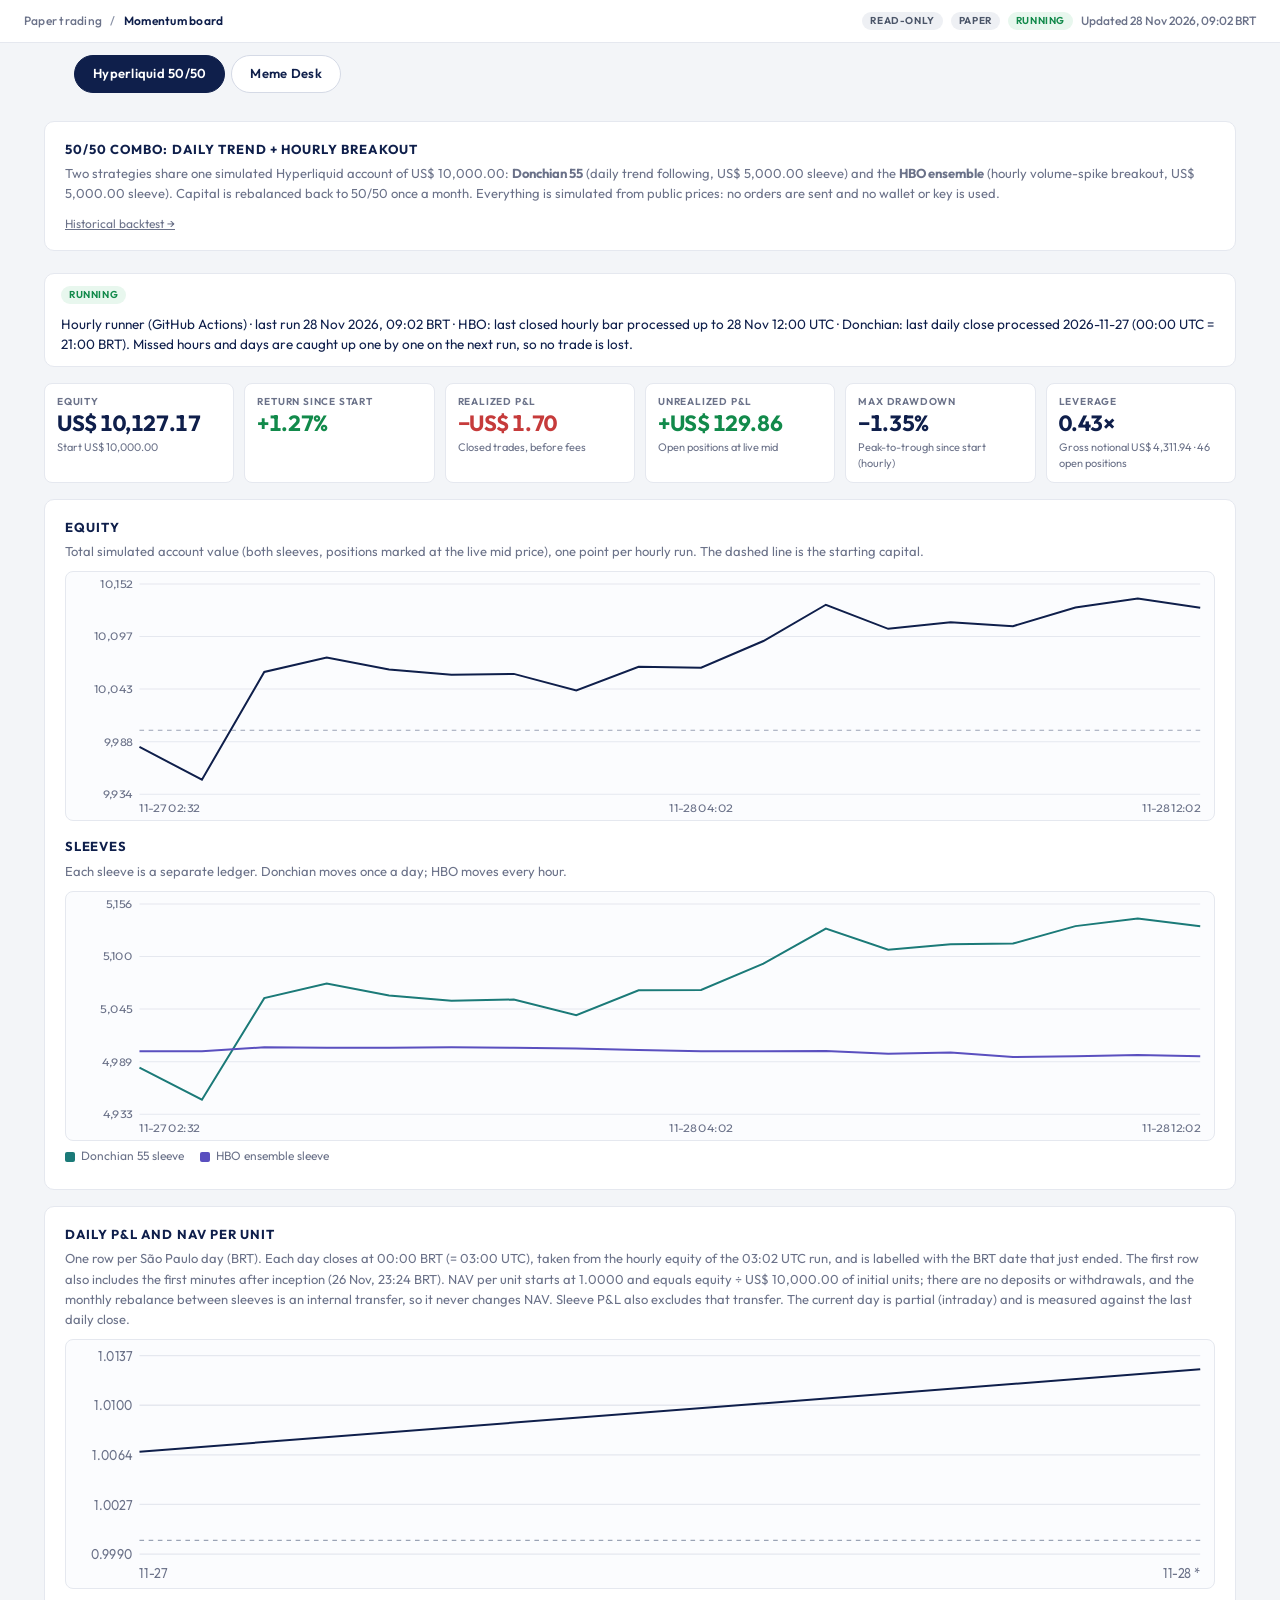
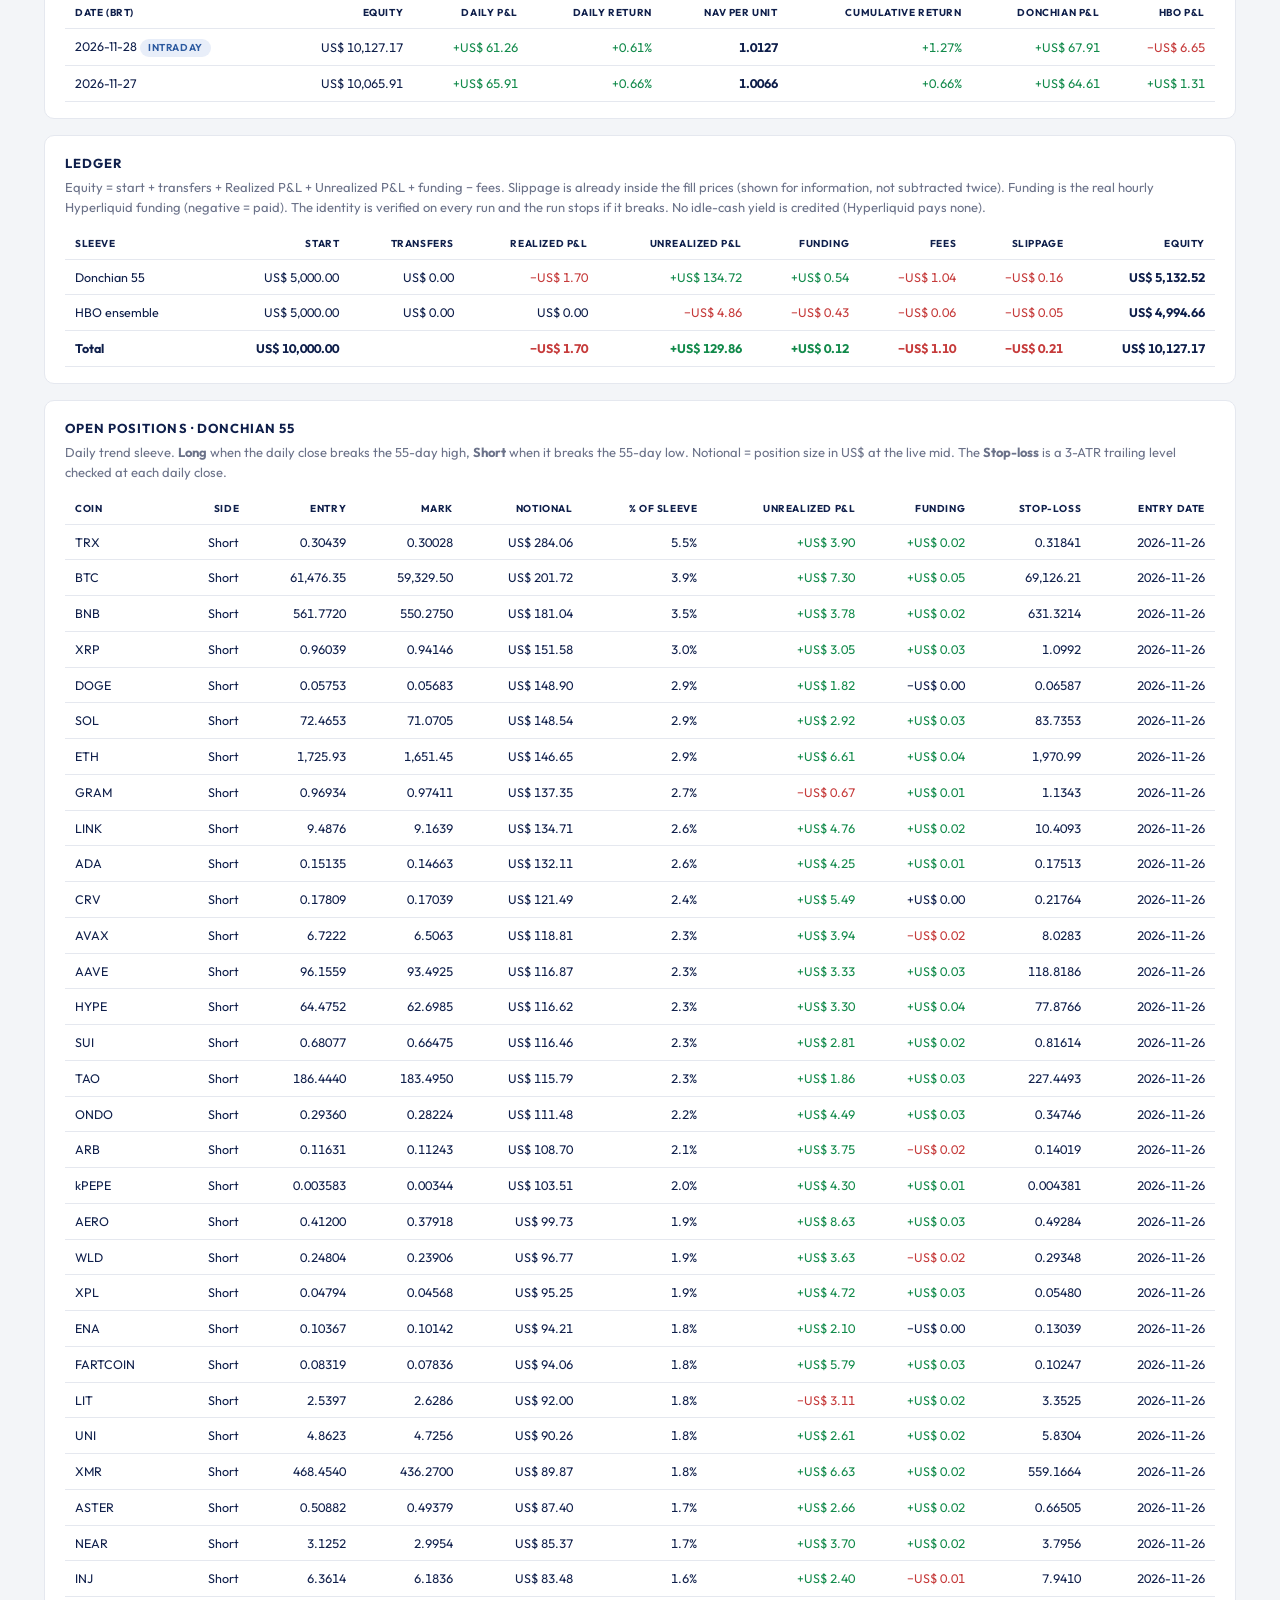
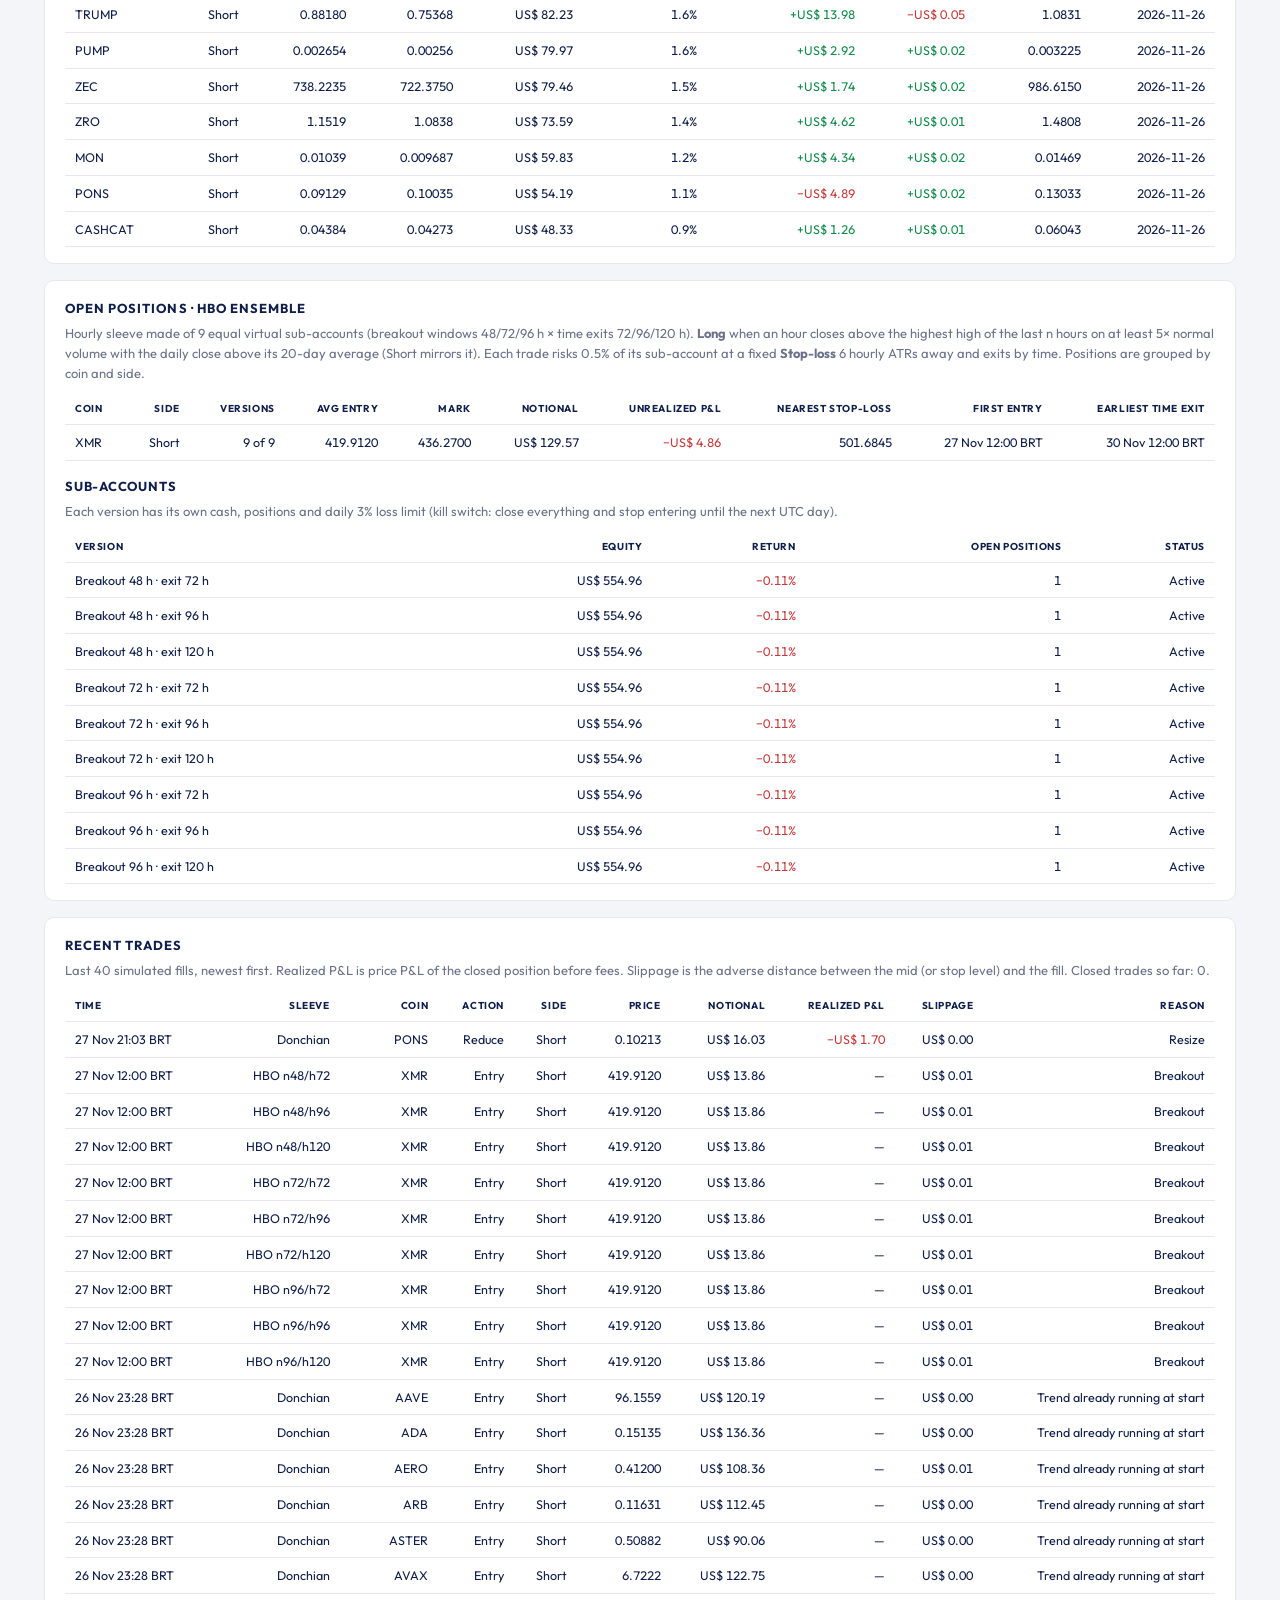
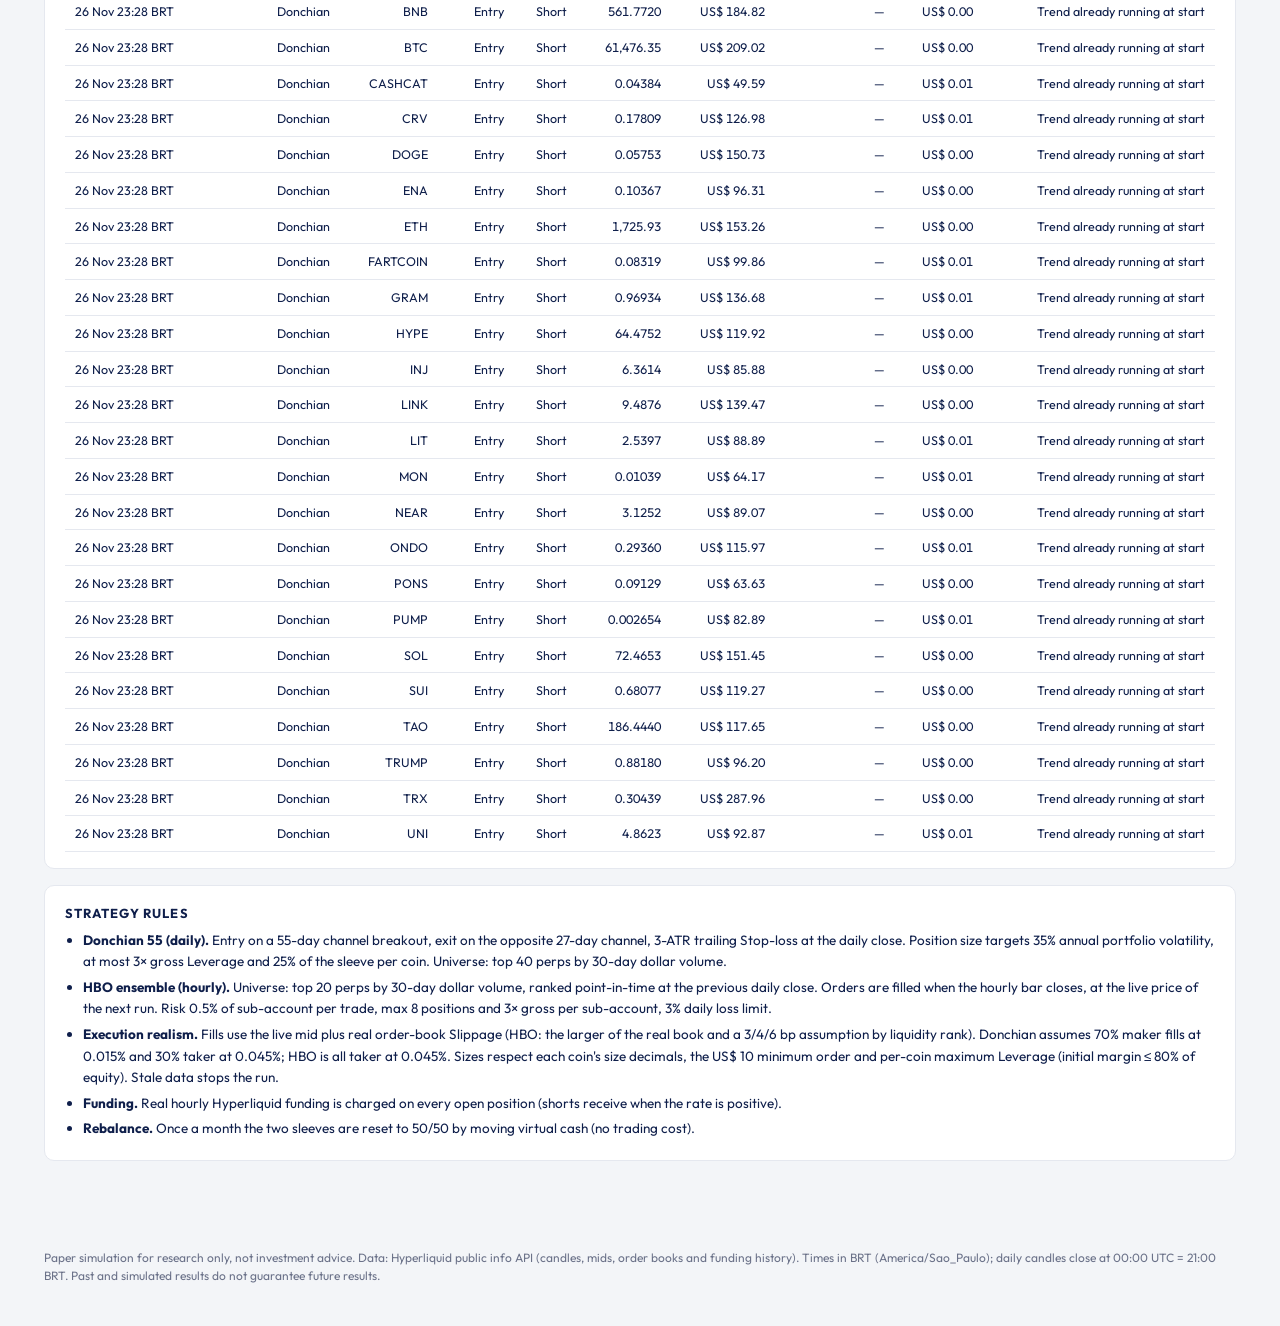
==== commit 8dbe176e: "paper run 2026-11-28 12:02 UTC" ====
--- a/index.html
+++ b/index.html
@@ -456,4 +456,4 @@
 svg.chart { height: 250px; } .panel h3 { font-size: 13px; letter-spacing: .06em; text-transform: uppercase; color: var(--navy); margin: 16px 0 4px; }
 .tabs-nav { display:flex; gap:6px; padding: 0 24px; margin: 12px auto 0; max-width: 1180px; } .tabs-nav a { padding: 8px 18px; border: 1px solid var(--line-strong); border-radius: 999px; background: var(--surface); color: var(--navy); font-size: 13px; font-weight: 600; text-decoration: none; letter-spacing: .02em; } .tabs-nav a.active { background: var(--navy); color: #fff; border-color: var(--navy); }
 .legend { display:flex; gap:16px; font-size:12px; color: var(--muted); margin-top:6px; } .legend i { display:inline-block; width:10px; height:10px; border-radius:2px; margin-right:6px; }
-</style></head><body><header class="top"><div class="crumb">Paper trading <span class="sep">/</span> <b>Momentum board</b></div><div class="top-right"><span class="badge badge-gray">Read-only</span><span class="badge badge-gray">Paper</span><span class="badge badge-green">Running</span><span class="clock">Updated 28 Nov 2026, 08:02 BRT</span></div></header><nav class="tabs-nav"><a href="index.html" class="active">Hyperliquid 50/50</a><a href="meme.html">Meme Desk</a></nav><main class="shell"><section class="intro"><h2>50/50 combo: daily trend + hourly breakout</h2><p>Two strategies share one simulated Hyperliquid account of US$ 10,000.00: <b>Donchian 55</b> (daily trend following, US$ 5,000.00 sleeve) and the <b>HBO ensemble</b> (hourly volume-spike breakout, US$ 5,000.00 sleeve). Capital is rebalanced back to 50/50 once a month. Everything is simulated from public prices: no orders are sent and no wallet or key is used.</p><p class="section-sub" style="margin:6px 0 0"><a href="backtest.html" style="color:#6b7289;font-size:12px">Historical backtest →</a></p></section><div class="status-line"><span class="badge badge-green">Running</span><span>Hourly runner (GitHub Actions) · last run 28 Nov 2026, 08:02 BRT · HBO: last closed hourly bar processed up to 28 Nov 11:00 UTC · Donchian: last daily close processed 2026-11-27 (00:00 UTC = 21:00 BRT). Missed hours and days are caught up one by one on the next run, so no trade is lost.</span></div><div class="kpi-row"><div class="kpi "><div class="k">Equity</div><div class="v">US$ 10,136.89</div><div class="d">Start US$ 10,000.00</div></div><div class="kpi up"><div class="k">Return since start</div><div class="v">+1.37%</div><div class="d"></div></div><div class="kpi down"><div class="k">Realized P&amp;L</div><div class="v">−US$ 1.70</div><div class="d">Closed trades, before fees</div></div><div class="kpi up"><div class="k">Unrealized P&amp;L</div><div class="v">+US$ 139.54</div><div class="d">Open positions at live mid</div></div><div class="kpi "><div class="k">Max drawdown</div><div class="v">−1.35%</div><div class="d">Peak-to-trough since start (hourly)</div></div><div class="kpi "><div class="k">Leverage</div><div class="v">0.42×</div><div class="d">Gross notional US$ 4,302.26 · 46 open positions</div></div></div><section class="panel"><h2>Equity</h2><p class="section-sub">Total simulated account value (both sleeves, positions marked at the live mid price), one point per hourly run. The dashed line is the starting capital.</p><svg class="chart" viewBox="0 0 1000 250" preserveAspectRatio="none" role="img"><line x1="64" x2="988" y1="224.0" y2="224.0" stroke="#e5e8ef"/><text x="58" y="228.0" text-anchor="end" font-size="11" fill="#6b7289">9,934</text><line x1="64" x2="988" y1="171.0" y2="171.0" stroke="#e5e8ef"/><text x="58" y="175.0" text-anchor="end" font-size="11" fill="#6b7289">9,988</text><line x1="64" x2="988" y1="118.0" y2="118.0" stroke="#e5e8ef"/><text x="58" y="122.0" text-anchor="end" font-size="11" fill="#6b7289">10,043</text><line x1="64" x2="988" y1="65.0" y2="65.0" stroke="#e5e8ef"/><text x="58" y="69.0" text-anchor="end" font-size="11" fill="#6b7289">10,097</text><line x1="64" x2="988" y1="12.0" y2="12.0" stroke="#e5e8ef"/><text x="58" y="16.0" text-anchor="end" font-size="11" fill="#6b7289">10,152</text><line x1="64" x2="988" y1="159.5" y2="159.5" stroke="#9aa3b5" stroke-dasharray="4 4"/><polyline points="64.0,176.3 121.8,209.4 179.5,100.8 237.2,86.2 295.0,98.3 352.8,103.5 410.5,102.7 468.2,119.4 526.0,95.5 583.8,96.5 641.5,69.6 699.2,33.0 757.0,57.3 814.8,50.6 872.5,54.6 930.2,35.8 988.0,26.6" fill="none" stroke="#0f1f4b" stroke-width="2" vector-effect="non-scaling-stroke"/><text x="64.0" y="242" text-anchor="start" font-size="11" fill="#6b7289">11-27 02:32</text><text x="526.0" y="242" text-anchor="middle" font-size="11" fill="#6b7289">11-28 03:02</text><text x="988.0" y="242" text-anchor="end" font-size="11" fill="#6b7289">11-28 11:02</text></svg><h3>Sleeves</h3><p class="section-sub">Each sleeve is a separate ledger. Donchian moves once a day; HBO moves every hour.</p><svg class="chart" viewBox="0 0 1000 250" preserveAspectRatio="none" role="img"><line x1="64" x2="988" y1="224.0" y2="224.0" stroke="#e5e8ef"/><text x="58" y="228.0" text-anchor="end" font-size="11" fill="#6b7289">4,933</text><line x1="64" x2="988" y1="171.0" y2="171.0" stroke="#e5e8ef"/><text x="58" y="175.0" text-anchor="end" font-size="11" fill="#6b7289">4,989</text><line x1="64" x2="988" y1="118.0" y2="118.0" stroke="#e5e8ef"/><text x="58" y="122.0" text-anchor="end" font-size="11" fill="#6b7289">5,045</text><line x1="64" x2="988" y1="65.0" y2="65.0" stroke="#e5e8ef"/><text x="58" y="69.0" text-anchor="end" font-size="11" fill="#6b7289">5,100</text><line x1="64" x2="988" y1="12.0" y2="12.0" stroke="#e5e8ef"/><text x="58" y="16.0" text-anchor="end" font-size="11" fill="#6b7289">5,156</text><polyline points="64.0,177.0 121.8,209.4 179.5,107.0 237.2,92.3 295.0,104.3 352.8,109.7 410.5,108.4 468.2,124.1 526.0,99.1 583.8,98.8 641.5,72.3 699.2,36.9 757.0,58.1 814.8,52.6 872.5,52.0 930.2,34.4 988.0,26.6" fill="none" stroke="#1b7a78" stroke-width="2" vector-effect="non-scaling-stroke"/><polyline points="64.0,160.5 121.8,160.5 179.5,156.5 237.2,157.0 295.0,156.9 352.8,156.5 410.5,157.0 468.2,157.7 526.0,159.3 583.8,160.6 641.5,160.6 699.2,160.4 757.0,163.0 814.8,161.8 872.5,166.4 930.2,165.5 988.0,164.3" fill="none" stroke="#5a4fbf" stroke-width="2" vector-effect="non-scaling-stroke"/><text x="64.0" y="242" text-anchor="start" font-size="11" fill="#6b7289">11-27 02:32</text><text x="526.0" y="242" text-anchor="middle" font-size="11" fill="#6b7289">11-28 03:02</text><text x="988.0" y="242" text-anchor="end" font-size="11" fill="#6b7289">11-28 11:02</text></svg><div class="legend"><span><i style="background:#1b7a78"></i>Donchian 55 sleeve</span><span><i style="background:#5a4fbf"></i>HBO ensemble sleeve</span></div></section><section class="panel"><h2>Daily P&amp;L and NAV per unit</h2><p class="section-sub">One row per São Paulo day (BRT). Each day closes at 00:00 BRT (= 03:00 UTC), taken from the hourly equity of the 03:02 UTC run, and is labelled with the BRT date that just ended. The first row also includes the first minutes after inception (26 Nov, 23:24 BRT). NAV per unit starts at 1.0000 and equals equity ÷ US$ 10,000.00 of initial units; there are no deposits or withdrawals, and the monthly rebalance between sleeves is an internal transfer, so it never changes NAV. Sleeve P&amp;L also excludes that transfer. The current day is partial (intraday) and is measured against the last daily close.</p><svg class="chart" viewBox="0 0 1000 190" preserveAspectRatio="none" role="img"><line x1="64" x2="988" y1="164.0" y2="164.0" stroke="#e5e8ef"/><text x="58" y="168.0" text-anchor="end" font-size="11" fill="#6b7289">0.9989</text><line x1="64" x2="988" y1="126.0" y2="126.0" stroke="#e5e8ef"/><text x="58" y="130.0" text-anchor="end" font-size="11" fill="#6b7289">1.0029</text><line x1="64" x2="988" y1="88.0" y2="88.0" stroke="#e5e8ef"/><text x="58" y="92.0" text-anchor="end" font-size="11" fill="#6b7289">1.0068</text><line x1="64" x2="988" y1="50.0" y2="50.0" stroke="#e5e8ef"/><text x="58" y="54.0" text-anchor="end" font-size="11" fill="#6b7289">1.0108</text><line x1="64" x2="988" y1="12.0" y2="12.0" stroke="#e5e8ef"/><text x="58" y="16.0" text-anchor="end" font-size="11" fill="#6b7289">1.0148</text><line x1="64" x2="988" y1="153.5" y2="153.5" stroke="#9aa3b5" stroke-dasharray="4 4"/><polyline points="64.0,90.4 988.0,22.5" fill="none" stroke="#0f1f4b" stroke-width="2" vector-effect="non-scaling-stroke"/><text x="64.0" y="182" text-anchor="start" font-size="11" fill="#6b7289">11-27</text><text x="988.0" y="182" text-anchor="end" font-size="11" fill="#6b7289">11-28 *</text></svg><div class="table-wrap"><table><thead><tr><th class=l>Date (BRT)</th><th>Equity</th><th>Daily P&amp;L</th><th>Daily return</th><th>NAV per unit</th><th>Cumulative return</th><th>Donchian P&amp;L</th><th>HBO P&amp;L</th></tr></thead><tbody><tr><td class="l ">2026-11-28 <span class="badge badge-blue">intraday</span></td><td class="">US$ 10,136.89</td><td class="pos">+US$ 70.98</td><td class="pos">+0.71%</td><td class=""><b>1.0137</b></td><td class="pos">+1.37%</td><td class="pos">+US$ 76.26</td><td class="neg">−US$ 5.28</td></tr><tr><td class="l ">2026-11-27</td><td class="">US$ 10,065.91</td><td class="pos">+US$ 65.91</td><td class="pos">+0.66%</td><td class=""><b>1.0066</b></td><td class="pos">+0.66%</td><td class="pos">+US$ 64.61</td><td class="pos">+US$ 1.31</td></tr></tbody></table></div></section><section class="panel"><h2>Ledger</h2><p class="section-sub">Equity = start + transfers + Realized P&amp;L + Unrealized P&amp;L + funding − fees. Slippage is already inside the fill prices (shown for information, not subtracted twice). Funding is the real hourly Hyperliquid funding (negative = paid). The identity is verified on every run and the run stops if it breaks. No idle-cash yield is credited (Hyperliquid pays none).</p><div class="table-wrap"><table><thead><tr><th class=l>Sleeve</th><th>Start</th><th>Transfers</th><th>Realized P&amp;L</th><th>Unrealized P&amp;L</th><th>Funding</th><th>Fees</th><th>Slippage</th><th>Equity</th></tr></thead><tbody><tr><td class="l ">Donchian 55</td><td class="">US$ 5,000.00</td><td class="">US$ 0.00</td><td class="neg">−US$ 1.70</td><td class="pos">+US$ 143.06</td><td class="pos">+US$ 0.54</td><td class="neg">−US$ 1.04</td><td class="neg">−US$ 0.16</td><td class=""><b>US$ 5,140.86</b></td></tr><tr><td class="l ">HBO ensemble</td><td class="">US$ 5,000.00</td><td class="">US$ 0.00</td><td class="">US$ 0.00</td><td class="neg">−US$ 3.52</td><td class="neg">−US$ 0.39</td><td class="neg">−US$ 0.06</td><td class="neg">−US$ 0.05</td><td class=""><b>US$ 4,996.03</b></td></tr><tr><td class="l "><b>Total</b></td><td class=""><b>US$ 10,000.00</b></td><td class=""></td><td class="neg"><b>−US$ 1.70</b></td><td class="pos"><b>+US$ 139.54</b></td><td class="pos"><b>+US$ 0.15</b></td><td class="neg"><b>−US$ 1.10</b></td><td class="neg"><b>−US$ 0.21</b></td><td class=""><b>US$ 10,136.89</b></td></tr></tbody></table></div></section><section class="panel"><h2>Open positions · Donchian 55</h2><p class="section-sub">Daily trend sleeve. <b>Long</b> when the daily close breaks the 55-day high, <b>Short</b> when it breaks the 55-day low. Notional = position size in US$ at the live mid. The <b>Stop-loss</b> is a 3-ATR trailing level checked at each daily close.</p><div class="table-wrap"><table><thead><tr><th class=l>Coin</th><th>Side</th><th>Entry</th><th>Mark</th><th>Notional</th><th>% of sleeve</th><th>Unrealized P&amp;L</th><th>Funding</th><th>Stop-loss</th><th>Entry date</th></tr></thead><tbody><tr><td class="l ">TRX</td><td class="">Short</td><td class="">0.30439</td><td class="">0.30038</td><td class="">US$ 284.15</td><td class="">5.5%</td><td class="pos">+US$ 3.80</td><td class="pos">+US$ 0.02</td><td class="">0.31841</td><td class="">2026-11-26</td></tr><tr><td class="l ">BTC</td><td class="">Short</td><td class="">61,476.35</td><td class="">59,203.50</td><td class="">US$ 201.29</td><td class="">3.9%</td><td class="pos">+US$ 7.73</td><td class="pos">+US$ 0.05</td><td class="">69,126.21</td><td class="">2026-11-26</td></tr><tr><td class="l ">BNB</td><td class="">Short</td><td class="">561.7720</td><td class="">549.3250</td><td class="">US$ 180.73</td><td class="">3.5%</td><td class="pos">+US$ 4.10</td><td class="pos">+US$ 0.02</td><td class="">631.3214</td><td class="">2026-11-26</td></tr><tr><td class="l ">XRP</td><td class="">Short</td><td class="">0.96039</td><td class="">0.93773</td><td class="">US$ 150.97</td><td class="">2.9%</td><td class="pos">+US$ 3.65</td><td class="pos">+US$ 0.03</td><td class="">1.0992</td><td class="">2026-11-26</td></tr><tr><td class="l ">DOGE</td><td class="">Short</td><td class="">0.05753</td><td class="">0.05667</td><td class="">US$ 148.49</td><td class="">2.9%</td><td class="pos">+US$ 2.24</td><td class="">−US$ 0.00</td><td class="">0.06587</td><td class="">2026-11-26</td></tr><tr><td class="l ">SOL</td><td class="">Short</td><td class="">72.4653</td><td class="">70.7175</td><td class="">US$ 147.80</td><td class="">2.9%</td><td class="pos">+US$ 3.65</td><td class="pos">+US$ 0.03</td><td class="">83.7353</td><td class="">2026-11-26</td></tr><tr><td class="l ">ETH</td><td class="">Short</td><td class="">1,725.93</td><td class="">1,645.35</td><td class="">US$ 146.11</td><td class="">2.8%</td><td class="pos">+US$ 7.16</td><td class="pos">+US$ 0.04</td><td class="">1,970.99</td><td class="">2026-11-26</td></tr><tr><td class="l ">GRAM</td><td class="">Short</td><td class="">0.96934</td><td class="">0.97720</td><td class="">US$ 137.79</td><td class="">2.7%</td><td class="neg">−US$ 1.11</td><td class="pos">+US$ 0.01</td><td class="">1.1343</td><td class="">2026-11-26</td></tr><tr><td class="l ">LINK</td><td class="">Short</td><td class="">9.4876</td><td class="">9.1488</td><td class="">US$ 134.49</td><td class="">2.6%</td><td class="pos">+US$ 4.98</td><td class="pos">+US$ 0.02</td><td class="">10.4093</td><td class="">2026-11-26</td></tr><tr><td class="l ">ADA</td><td class="">Short</td><td class="">0.15135</td><td class="">0.14559</td><td class="">US$ 131.18</td><td class="">2.6%</td><td class="pos">+US$ 5.19</td><td class="pos">+US$ 0.01</td><td class="">0.17513</td><td class="">2026-11-26</td></tr><tr><td class="l ">CRV</td><td class="">Short</td><td class="">0.17809</td><td class="">0.17110</td><td class="">US$ 121.99</td><td class="">2.4%</td><td class="pos">+US$ 4.99</td><td class="">+US$ 0.00</td><td class="">0.21764</td><td class="">2026-11-26</td></tr><tr><td class="l ">AVAX</td><td class="">Short</td><td class="">6.7222</td><td class="">6.4906</td><td class="">US$ 118.52</td><td class="">2.3%</td><td class="pos">+US$ 4.23</td><td class="neg">−US$ 0.02</td><td class="">8.0283</td><td class="">2026-11-26</td></tr><tr><td class="l ">AAVE</td><td class="">Short</td><td class="">96.1559</td><td class="">93.3375</td><td class="">US$ 116.67</td><td class="">2.3%</td><td class="pos">+US$ 3.52</td><td class="pos">+US$ 0.03</td><td class="">118.8186</td><td class="">2026-11-26</td></tr><tr><td class="l ">HYPE</td><td class="">Short</td><td class="">64.4752</td><td class="">62.6125</td><td class="">US$ 116.46</td><td class="">2.3%</td><td class="pos">+US$ 3.46</td><td class="pos">+US$ 0.04</td><td class="">77.8766</td><td class="">2026-11-26</td></tr><tr><td class="l ">SUI</td><td class="">Short</td><td class="">0.68077</td><td class="">0.66308</td><td class="">US$ 116.17</td><td class="">2.3%</td><td class="pos">+US$ 3.10</td><td class="pos">+US$ 0.02</td><td class="">0.81614</td><td class="">2026-11-26</td></tr><tr><td class="l ">TAO</td><td class="">Short</td><td class="">186.4440</td><td class="">182.7450</td><td class="">US$ 115.31</td><td class="">2.2%</td><td class="pos">+US$ 2.33</td><td class="pos">+US$ 0.03</td><td class="">227.4493</td><td class="">2026-11-26</td></tr><tr><td class="l ">ONDO</td><td class="">Short</td><td class="">0.29360</td><td class="">0.28108</td><td class="">US$ 111.03</td><td class="">2.2%</td><td class="pos">+US$ 4.94</td><td class="pos">+US$ 0.03</td><td class="">0.34746</td><td class="">2026-11-26</td></tr><tr><td class="l ">ARB</td><td class="">Short</td><td class="">0.11631</td><td class="">0.11171</td><td class="">US$ 108.00</td><td class="">2.1%</td><td class="pos">+US$ 4.44</td><td class="neg">−US$ 0.02</td><td class="">0.14019</td><td class="">2026-11-26</td></tr><tr><td class="l ">kPEPE</td><td class="">Short</td><td class="">0.003583</td><td class="">0.003443</td><td class="">US$ 103.60</td><td class="">2.0%</td><td class="pos">+US$ 4.21</td><td class="pos">+US$ 0.01</td><td class="">0.004381</td><td class="">2026-11-26</td></tr><tr><td class="l ">AERO</td><td class="">Short</td><td class="">0.41200</td><td class="">0.37827</td><td class="">US$ 99.48</td><td class="">1.9%</td><td class="pos">+US$ 8.87</td><td class="pos">+US$ 0.03</td><td class="">0.49284</td><td class="">2026-11-26</td></tr><tr><td class="l ">WLD</td><td class="">Short</td><td class="">0.24804</td><td class="">0.23787</td><td class="">US$ 96.29</td><td class="">1.9%</td><td class="pos">+US$ 4.11</td><td class="neg">−US$ 0.02</td><td class="">0.29348</td><td class="">2026-11-26</td></tr><tr><td class="l ">XPL</td><td class="">Short</td><td class="">0.04794</td><td class="">0.04588</td><td class="">US$ 95.65</td><td class="">1.9%</td><td class="pos">+US$ 4.31</td><td class="pos">+US$ 0.03</td><td class="">0.05480</td><td class="">2026-11-26</td></tr><tr><td class="l ">FARTCOIN</td><td class="">Short</td><td class="">0.08319</td><td class="">0.07819</td><td class="">US$ 93.86</td><td class="">1.8%</td><td class="pos">+US$ 6.00</td><td class="pos">+US$ 0.03</td><td class="">0.10247</td><td class="">2026-11-26</td></tr><tr><td class="l ">ENA</td><td class="">Short</td><td class="">0.10367</td><td class="">0.10092</td><td class="">US$ 93.75</td><td class="">1.8%</td><td class="pos">+US$ 2.56</td><td class="">−US$ 0.00</td><td class="">0.13039</td><td class="">2026-11-26</td></tr><tr><td class="l ">LIT</td><td class="">Short</td><td class="">2.5397</td><td class="">2.6096</td><td class="">US$ 91.33</td><td class="">1.8%</td><td class="neg">−US$ 2.45</td><td class="pos">+US$ 0.02</td><td class="">3.3525</td><td class="">2026-11-26</td></tr><tr><td class="l ">UNI</td><td class="">Short</td><td class="">4.8623</td><td class="">4.6948</td><td class="">US$ 89.67</td><td class="">1.7%</td><td class="pos">+US$ 3.20</td><td class="pos">+US$ 0.02</td><td class="">5.8304</td><td class="">2026-11-26</td></tr><tr><td class="l ">XMR</td><td class="">Short</td><td class="">468.4540</td><td class="">431.7800</td><td class="">US$ 88.95</td><td class="">1.7%</td><td class="pos">+US$ 7.55</td><td class="pos">+US$ 0.02</td><td class="">559.1664</td><td class="">2026-11-26</td></tr><tr><td class="l ">ASTER</td><td class="">Short</td><td class="">0.50882</td><td class="">0.49137</td><td class="">US$ 86.97</td><td class="">1.7%</td><td class="pos">+US$ 3.09</td><td class="pos">+US$ 0.02</td><td class="">0.66505</td><td class="">2026-11-26</td></tr><tr><td class="l ">NEAR</td><td class="">Short</td><td class="">3.1252</td><td class="">2.9901</td><td class="">US$ 85.22</td><td class="">1.7%</td><td class="pos">+US$ 3.85</td><td class="pos">+US$ 0.02</td><td class="">3.7956</td><td class="">2026-11-26</td></tr><tr><td class="l ">INJ</td><td class="">Short</td><td class="">6.3614</td><td class="">6.1827</td><td class="">US$ 83.47</td><td class="">1.6%</td><td class="pos">+US$ 2.41</td><td class="neg">−US$ 0.01</td><td class="">7.9410</td><td class="">2026-11-26</td></tr><tr><td class="l ">TRUMP</td><td class="">Short</td><td class="">0.88180</td><td class="">0.75787</td><td class="">US$ 82.68</td><td class="">1.6%</td><td class="pos">+US$ 13.52</td><td class="neg">−US$ 0.05</td><td class="">1.0831</td><td class="">2026-11-26</td></tr><tr><td class="l ">PUMP</td><td class="">Short</td><td class="">0.002654</td><td class="">0.002551</td><td class="">US$ 79.69</td><td class="">1.6%</td><td class="pos">+US$ 3.20</td><td class="pos">+US$ 0.02</td><td class="">0.003225</td><td class="">2026-11-26</td></tr><tr><td class="l ">ZEC</td><td class="">Short</td><td class="">738.2235</td><td class="">722.9850</td><td class="">US$ 79.53</td><td class="">1.5%</td><td class="pos">+US$ 1.68</td><td class="pos">+US$ 0.02</td><td class="">986.6150</td><td class="">2026-11-26</td></tr><tr><td class="l ">ZRO</td><td class="">Short</td><td class="">1.1519</td><td class="">1.0893</td><td class="">US$ 73.96</td><td class="">1.4%</td><td class="pos">+US$ 4.25</td><td class="pos">+US$ 0.01</td><td class="">1.4808</td><td class="">2026-11-26</td></tr><tr><td class="l ">MON</td><td class="">Short</td><td class="">0.01039</td><td class="">0.009682</td><td class="">US$ 59.80</td><td class="">1.2%</td><td class="pos">+US$ 4.37</td><td class="pos">+US$ 0.02</td><td class="">0.01469</td><td class="">2026-11-26</td></tr><tr><td class="l ">PONS</td><td class="">Short</td><td class="">0.09129</td><td class="">0.10204</td><td class="">US$ 55.10</td><td class="">1.1%</td><td class="neg">−US$ 5.80</td><td class="pos">+US$ 0.02</td><td class="">0.13033</td><td class="">2026-11-26</td></tr><tr><td class="l ">CASHCAT</td><td class="">Short</td><td class="">0.04384</td><td class="">0.04233</td><td class="">US$ 47.88</td><td class="">0.9%</td><td class="pos">+US$ 1.71</td><td class="pos">+US$ 0.01</td><td class="">0.06043</td><td class="">2026-11-26</td></tr></tbody></table></div></section><section class="panel"><h2>Open positions · HBO ensemble</h2><p class="section-sub">Hourly sleeve made of 9 equal virtual sub-accounts (breakout windows 48/72/96 h × time exits 72/96/120 h). <b>Long</b> when an hour closes above the highest high of the last n hours on at least 5× normal volume with the daily close above its 20-day average (Short mirrors it). Each trade risks 0.5% of its sub-account at a fixed <b>Stop-loss</b> 6 hourly ATRs away and exits by time. Positions are grouped by coin and side.</p><div class="table-wrap"><table><thead><tr><th class=l>Coin</th><th>Side</th><th>Versions</th><th>Avg entry</th><th>Mark</th><th>Notional</th><th>Unrealized P&amp;L</th><th>Nearest stop-loss</th><th>First entry</th><th>Earliest time exit</th></tr></thead><tbody><tr><td class="l ">XMR</td><td class="">Short</td><td class="">9 of 9</td><td class="">419.9120</td><td class="">431.7800</td><td class="">US$ 128.24</td><td class="neg">−US$ 3.52</td><td class="">501.6845</td><td class="">27 Nov 12:00 BRT</td><td class="">30 Nov 12:00 BRT</td></tr></tbody></table></div><h3>Sub-accounts</h3><p class="section-sub">Each version has its own cash, positions and daily 3% loss limit (kill switch: close everything and stop entering until the next UTC day).</p><div class="table-wrap"><table><thead><tr><th class=l>Version</th><th>Equity</th><th>Return</th><th>Open positions</th><th>Status</th></tr></thead><tbody><tr><td class="l ">Breakout 48 h · exit 72 h</td><td class="">US$ 555.11</td><td class="neg">−0.08%</td><td class="">1</td><td class="">Active</td></tr><tr><td class="l ">Breakout 48 h · exit 96 h</td><td class="">US$ 555.11</td><td class="neg">−0.08%</td><td class="">1</td><td class="">Active</td></tr><tr><td class="l ">Breakout 48 h · exit 120 h</td><td class="">US$ 555.11</td><td class="neg">−0.08%</td><td class="">1</td><td class="">Active</td></tr><tr><td class="l ">Breakout 72 h · exit 72 h</td><td class="">US$ 555.11</td><td class="neg">−0.08%</td><td class="">1</td><td class="">Active</td></tr><tr><td class="l ">Breakout 72 h · exit 96 h</td><td class="">US$ 555.11</td><td class="neg">−0.08%</td><td class="">1</td><td class="">Active</td></tr><tr><td class="l ">Breakout 72 h · exit 120 h</td><td class="">US$ 555.11</td><td class="neg">−0.08%</td><td class="">1</td><td class="">Active</td></tr><tr><td class="l ">Breakout 96 h · exit 72 h</td><td class="">US$ 555.11</td><td class="neg">−0.08%</td><td class="">1</td><td class="">Active</td></tr><tr><td class="l ">Breakout 96 h · exit 96 h</td><td class="">US$ 555.11</td><td class="neg">−0.08%</td><td class="">1</td><td class="">Active</td></tr><tr><td class="l ">Breakout 96 h · exit 120 h</td><td class="">US$ 555.11</td><td class="neg">−0.08%</td><td class="">1</td><td class="">Active</td></tr></tbody></table></div></section><section class="panel"><h2>Recent trades</h2><p class="section-sub">Last 40 simulated fills, newest first. Realized P&amp;L is price P&amp;L of the closed position before fees. Slippage is the adverse distance between the mid (or stop level) and the fill. Closed trades so far: 0.</p><div class="table-wrap"><table><thead><tr><th class=l>Time</th><th>Sleeve</th><th>Coin</th><th>Action</th><th>Side</th><th>Price</th><th>Notional</th><th>Realized P&amp;L</th><th>Slippage</th><th>Reason</th></tr></thead><tbody><tr><td class="l ">27 Nov 21:03 BRT</td><td class="">Donchian</td><td class="">PONS</td><td class="">Reduce</td><td class="">Short</td><td class="">0.10213</td><td class="">US$ 16.03</td><td class="neg">−US$ 1.70</td><td class="">US$ 0.00</td><td class="">Resize</td></tr><tr><td class="l ">27 Nov 12:00 BRT</td><td class="">HBO n48/h72</td><td class="">XMR</td><td class="">Entry</td><td class="">Short</td><td class="">419.9120</td><td class="">US$ 13.86</td><td class="">—</td><td class="">US$ 0.01</td><td class="">Breakout</td></tr><tr><td class="l ">27 Nov 12:00 BRT</td><td class="">HBO n48/h96</td><td class="">XMR</td><td class="">Entry</td><td class="">Short</td><td class="">419.9120</td><td class="">US$ 13.86</td><td class="">—</td><td class="">US$ 0.01</td><td class="">Breakout</td></tr><tr><td class="l ">27 Nov 12:00 BRT</td><td class="">HBO n48/h120</td><td class="">XMR</td><td class="">Entry</td><td class="">Short</td><td class="">419.9120</td><td class="">US$ 13.86</td><td class="">—</td><td class="">US$ 0.01</td><td class="">Breakout</td></tr><tr><td class="l ">27 Nov 12:00 BRT</td><td class="">HBO n72/h72</td><td class="">XMR</td><td class="">Entry</td><td class="">Short</td><td class="">419.9120</td><td class="">US$ 13.86</td><td class="">—</td><td class="">US$ 0.01</td><td class="">Breakout</td></tr><tr><td class="l ">27 Nov 12:00 BRT</td><td class="">HBO n72/h96</td><td class="">XMR</td><td class="">Entry</td><td class="">Short</td><td class="">419.9120</td><td class="">US$ 13.86</td><td class="">—</td><td class="">US$ 0.01</td><td class="">Breakout</td></tr><tr><td class="l ">27 Nov 12:00 BRT</td><td class="">HBO n72/h120</td><td class="">XMR</td><td class="">Entry</td><td class="">Short</td><td class="">419.9120</td><td class="">US$ 13.86</td><td class="">—</td><td class="">US$ 0.01</td><td class="">Breakout</td></tr><tr><td class="l ">27 Nov 12:00 BRT</td><td class="">HBO n96/h72</td><td class="">XMR</td><td class="">Entry</td><td class="">Short</td><td class="">419.9120</td><td class="">US$ 13.86</td><td class="">—</td><td class="">US$ 0.01</td><td class="">Breakout</td></tr><tr><td class="l ">27 Nov 12:00 BRT</td><td class="">HBO n96/h96</td><td class="">XMR</td><td class="">Entry</td><td class="">Short</td><td class="">419.9120</td><td class="">US$ 13.86</td><td class="">—</td><td class="">US$ 0.01</td><td class="">Breakout</td></tr><tr><td class="l ">27 Nov 12:00 BRT</td><td class="">HBO n96/h120</td><td class="">XMR</td><td class="">Entry</td><td class="">Short</td><td class="">419.9120</td><td class="">US$ 13.86</td><td class="">—</td><td class="">US$ 0.01</td><td class="">Breakout</td></tr><tr><td class="l ">26 Nov 23:28 BRT</td><td class="">Donchian</td><td class="">AAVE</td><td class="">Entry</td><td class="">Short</td><td class="">96.1559</td><td class="">US$ 120.19</td><td class="">—</td><td class="">US$ 0.00</td><td class="">Trend already running at start</td></tr><tr><td class="l ">26 Nov 23:28 BRT</td><td class="">Donchian</td><td class="">ADA</td><td class="">Entry</td><td class="">Short</td><td class="">0.15135</td><td class="">US$ 136.36</td><td class="">—</td><td class="">US$ 0.00</td><td class="">Trend already running at start</td></tr><tr><td class="l ">26 Nov 23:28 BRT</td><td class="">Donchian</td><td class="">AERO</td><td class="">Entry</td><td class="">Short</td><td class="">0.41200</td><td class="">US$ 108.36</td><td class="">—</td><td class="">US$ 0.01</td><td class="">Trend already running at start</td></tr><tr><td class="l ">26 Nov 23:28 BRT</td><td class="">Donchian</td><td class="">ARB</td><td class="">Entry</td><td class="">Short</td><td class="">0.11631</td><td class="">US$ 112.45</td><td class="">—</td><td class="">US$ 0.00</td><td class="">Trend already running at start</td></tr><tr><td class="l ">26 Nov 23:28 BRT</td><td class="">Donchian</td><td class="">ASTER</td><td class="">Entry</td><td class="">Short</td><td class="">0.50882</td><td class="">US$ 90.06</td><td class="">—</td><td class="">US$ 0.00</td><td class="">Trend already running at start</td></tr><tr><td class="l ">26 Nov 23:28 BRT</td><td class="">Donchian</td><td class="">AVAX</td><td class="">Entry</td><td class="">Short</td><td class="">6.7222</td><td class="">US$ 122.75</td><td class="">—</td><td class="">US$ 0.00</td><td class="">Trend already running at start</td></tr><tr><td class="l ">26 Nov 23:28 BRT</td><td class="">Donchian</td><td class="">BNB</td><td class="">Entry</td><td class="">Short</td><td class="">561.7720</td><td class="">US$ 184.82</td><td class="">—</td><td class="">US$ 0.00</td><td class="">Trend already running at start</td></tr><tr><td class="l ">26 Nov 23:28 BRT</td><td class="">Donchian</td><td class="">BTC</td><td class="">Entry</td><td class="">Short</td><td class="">61,476.35</td><td class="">US$ 209.02</td><td class="">—</td><td class="">US$ 0.00</td><td class="">Trend already running at start</td></tr><tr><td class="l ">26 Nov 23:28 BRT</td><td class="">Donchian</td><td class="">CASHCAT</td><td class="">Entry</td><td class="">Short</td><td class="">0.04384</td><td class="">US$ 49.59</td><td class="">—</td><td class="">US$ 0.01</td><td class="">Trend already running at start</td></tr><tr><td class="l ">26 Nov 23:28 BRT</td><td class="">Donchian</td><td class="">CRV</td><td class="">Entry</td><td class="">Short</td><td class="">0.17809</td><td class="">US$ 126.98</td><td class="">—</td><td class="">US$ 0.01</td><td class="">Trend already running at start</td></tr><tr><td class="l ">26 Nov 23:28 BRT</td><td class="">Donchian</td><td class="">DOGE</td><td class="">Entry</td><td class="">Short</td><td class="">0.05753</td><td class="">US$ 150.73</td><td class="">—</td><td class="">US$ 0.00</td><td class="">Trend already running at start</td></tr><tr><td class="l ">26 Nov 23:28 BRT</td><td class="">Donchian</td><td class="">ENA</td><td class="">Entry</td><td class="">Short</td><td class="">0.10367</td><td class="">US$ 96.31</td><td class="">—</td><td class="">US$ 0.00</td><td class="">Trend already running at start</td></tr><tr><td class="l ">26 Nov 23:28 BRT</td><td class="">Donchian</td><td class="">ETH</td><td class="">Entry</td><td class="">Short</td><td class="">1,725.93</td><td class="">US$ 153.26</td><td class="">—</td><td class="">US$ 0.00</td><td class="">Trend already running at start</td></tr><tr><td class="l ">26 Nov 23:28 BRT</td><td class="">Donchian</td><td class="">FARTCOIN</td><td class="">Entry</td><td class="">Short</td><td class="">0.08319</td><td class="">US$ 99.86</td><td class="">—</td><td class="">US$ 0.01</td><td class="">Trend already running at start</td></tr><tr><td class="l ">26 Nov 23:28 BRT</td><td class="">Donchian</td><td class="">GRAM</td><td class="">Entry</td><td class="">Short</td><td class="">0.96934</td><td class="">US$ 136.68</td><td class="">—</td><td class="">US$ 0.01</td><td class="">Trend already running at start</td></tr><tr><td class="l ">26 Nov 23:28 BRT</td><td class="">Donchian</td><td class="">HYPE</td><td class="">Entry</td><td class="">Short</td><td class="">64.4752</td><td class="">US$ 119.92</td><td class="">—</td><td class="">US$ 0.00</td><td class="">Trend already running at start</td></tr><tr><td class="l ">26 Nov 23:28 BRT</td><td class="">Donchian</td><td class="">INJ</td><td class="">Entry</td><td class="">Short</td><td class="">6.3614</td><td class="">US$ 85.88</td><td class="">—</td><td class="">US$ 0.00</td><td class="">Trend already running at start</td></tr><tr><td class="l ">26 Nov 23:28 BRT</td><td class="">Donchian</td><td class="">LINK</td><td class="">Entry</td><td class="">Short</td><td class="">9.4876</td><td class="">US$ 139.47</td><td class="">—</td><td class="">US$ 0.00</td><td class="">Trend already running at start</td></tr><tr><td class="l ">26 Nov 23:28 BRT</td><td class="">Donchian</td><td class="">LIT</td><td class="">Entry</td><td class="">Short</td><td class="">2.5397</td><td class="">US$ 88.89</td><td class="">—</td><td class="">US$ 0.01</td><td class="">Trend already running at start</td></tr><tr><td class="l ">26 Nov 23:28 BRT</td><td class="">Donchian</td><td class="">MON</td><td class="">Entry</td><td class="">Short</td><td class="">0.01039</td><td class="">US$ 64.17</td><td class="">—</td><td class="">US$ 0.01</td><td class="">Trend already running at start</td></tr><tr><td class="l ">26 Nov 23:28 BRT</td><td class="">Donchian</td><td class="">NEAR</td><td class="">Entry</td><td class="">Short</td><td class="">3.1252</td><td class="">US$ 89.07</td><td class="">—</td><td class="">US$ 0.00</td><td class="">Trend already running at start</td></tr><tr><td class="l ">26 Nov 23:28 BRT</td><td class="">Donchian</td><td class="">ONDO</td><td class="">Entry</td><td class="">Short</td><td class="">0.29360</td><td class="">US$ 115.97</td><td class="">—</td><td class="">US$ 0.01</td><td class="">Trend already running at start</td></tr><tr><td class="l ">26 Nov 23:28 BRT</td><td class="">Donchian</td><td class="">PONS</td><td class="">Entry</td><td class="">Short</td><td class="">0.09129</td><td class="">US$ 63.63</td><td class="">—</td><td class="">US$ 0.00</td><td class="">Trend already running at start</td></tr><tr><td class="l ">26 Nov 23:28 BRT</td><td class="">Donchian</td><td class="">PUMP</td><td class="">Entry</td><td class="">Short</td><td class="">0.002654</td><td class="">US$ 82.89</td><td class="">—</td><td class="">US$ 0.01</td><td class="">Trend already running at start</td></tr><tr><td class="l ">26 Nov 23:28 BRT</td><td class="">Donchian</td><td class="">SOL</td><td class="">Entry</td><td class="">Short</td><td class="">72.4653</td><td class="">US$ 151.45</td><td class="">—</td><td class="">US$ 0.00</td><td class="">Trend already running at start</td></tr><tr><td class="l ">26 Nov 23:28 BRT</td><td class="">Donchian</td><td class="">SUI</td><td class="">Entry</td><td class="">Short</td><td class="">0.68077</td><td class="">US$ 119.27</td><td class="">—</td><td class="">US$ 0.00</td><td class="">Trend already running at start</td></tr><tr><td class="l ">26 Nov 23:28 BRT</td><td class="">Donchian</td><td class="">TAO</td><td class="">Entry</td><td class="">Short</td><td class="">186.4440</td><td class="">US$ 117.65</td><td class="">—</td><td class="">US$ 0.00</td><td class="">Trend already running at start</td></tr><tr><td class="l ">26 Nov 23:28 BRT</td><td class="">Donchian</td><td class="">TRUMP</td><td class="">Entry</td><td class="">Short</td><td class="">0.88180</td><td class="">US$ 96.20</td><td class="">—</td><td class="">US$ 0.00</td><td class="">Trend already running at start</td></tr><tr><td class="l ">26 Nov 23:28 BRT</td><td class="">Donchian</td><td class="">TRX</td><td class="">Entry</td><td class="">Short</td><td class="">0.30439</td><td class="">US$ 287.96</td><td class="">—</td><td class="">US$ 0.00</td><td class="">Trend already running at start</td></tr><tr><td class="l ">26 Nov 23:28 BRT</td><td class="">Donchian</td><td class="">UNI</td><td class="">Entry</td><td class="">Short</td><td class="">4.8623</td><td class="">US$ 92.87</td><td class="">—</td><td class="">US$ 0.01</td><td class="">Trend already running at start</td></tr></tbody></table></div></section><section class="panel"><h2>Strategy rules</h2><ul class="rules"><li><b>Donchian 55 (daily).</b> Entry on a 55-day channel breakout, exit on the opposite 27-day channel, 3-ATR trailing Stop-loss at the daily close. Position size targets 35% annual portfolio volatility, at most 3× gross Leverage and 25% of the sleeve per coin. Universe: top 40 perps by 30-day dollar volume.</li><li><b>HBO ensemble (hourly).</b> Universe: top 20 perps by 30-day dollar volume, ranked point-in-time at the previous daily close. Orders are filled when the hourly bar closes, at the live price of the next run. Risk 0.5% of sub-account per trade, max 8 positions and 3× gross per sub-account, 3% daily loss limit.</li><li><b>Execution realism.</b> Fills use the live mid plus real order-book Slippage (HBO: the larger of the real book and a 3/4/6 bp assumption by liquidity rank). Donchian assumes 70% maker fills at 0.015% and 30% taker at 0.045%; HBO is all taker at 0.045%. Sizes respect each coin's size decimals, the US$ 10 minimum order and per-coin maximum Leverage (initial margin ≤ 80% of equity). Stale data stops the run.</li><li><b>Funding.</b> Real hourly Hyperliquid funding is charged on every open position (shorts receive when the rate is positive).</li><li><b>Rebalance.</b> Once a month the two sleeves are reset to 50/50 by moving virtual cash (no trading cost).</li></ul></section></main><footer class="foot">Paper simulation for research only, not investment advice. Data: Hyperliquid public info API (candles, mids, order books and funding history). Times in BRT (America/Sao_Paulo); daily candles close at 00:00 UTC = 21:00 BRT. Past and simulated results do not guarantee future results.</footer></body></html>+</style></head><body><header class="top"><div class="crumb">Paper trading <span class="sep">/</span> <b>Momentum board</b></div><div class="top-right"><span class="badge badge-gray">Read-only</span><span class="badge badge-gray">Paper</span><span class="badge badge-green">Running</span><span class="clock">Updated 28 Nov 2026, 09:02 BRT</span></div></header><nav class="tabs-nav"><a href="index.html" class="active">Hyperliquid 50/50</a><a href="meme.html">Meme Desk</a></nav><main class="shell"><section class="intro"><h2>50/50 combo: daily trend + hourly breakout</h2><p>Two strategies share one simulated Hyperliquid account of US$ 10,000.00: <b>Donchian 55</b> (daily trend following, US$ 5,000.00 sleeve) and the <b>HBO ensemble</b> (hourly volume-spike breakout, US$ 5,000.00 sleeve). Capital is rebalanced back to 50/50 once a month. Everything is simulated from public prices: no orders are sent and no wallet or key is used.</p><p class="section-sub" style="margin:6px 0 0"><a href="backtest.html" style="color:#6b7289;font-size:12px">Historical backtest →</a></p></section><div class="status-line"><span class="badge badge-green">Running</span><span>Hourly runner (GitHub Actions) · last run 28 Nov 2026, 09:02 BRT · HBO: last closed hourly bar processed up to 28 Nov 12:00 UTC · Donchian: last daily close processed 2026-11-27 (00:00 UTC = 21:00 BRT). Missed hours and days are caught up one by one on the next run, so no trade is lost.</span></div><div class="kpi-row"><div class="kpi "><div class="k">Equity</div><div class="v">US$ 10,127.17</div><div class="d">Start US$ 10,000.00</div></div><div class="kpi up"><div class="k">Return since start</div><div class="v">+1.27%</div><div class="d"></div></div><div class="kpi down"><div class="k">Realized P&amp;L</div><div class="v">−US$ 1.70</div><div class="d">Closed trades, before fees</div></div><div class="kpi up"><div class="k">Unrealized P&amp;L</div><div class="v">+US$ 129.86</div><div class="d">Open positions at live mid</div></div><div class="kpi "><div class="k">Max drawdown</div><div class="v">−1.35%</div><div class="d">Peak-to-trough since start (hourly)</div></div><div class="kpi "><div class="k">Leverage</div><div class="v">0.43×</div><div class="d">Gross notional US$ 4,311.94 · 46 open positions</div></div></div><section class="panel"><h2>Equity</h2><p class="section-sub">Total simulated account value (both sleeves, positions marked at the live mid price), one point per hourly run. The dashed line is the starting capital.</p><svg class="chart" viewBox="0 0 1000 250" preserveAspectRatio="none" role="img"><line x1="64" x2="988" y1="224.0" y2="224.0" stroke="#e5e8ef"/><text x="58" y="228.0" text-anchor="end" font-size="11" fill="#6b7289">9,934</text><line x1="64" x2="988" y1="171.0" y2="171.0" stroke="#e5e8ef"/><text x="58" y="175.0" text-anchor="end" font-size="11" fill="#6b7289">9,988</text><line x1="64" x2="988" y1="118.0" y2="118.0" stroke="#e5e8ef"/><text x="58" y="122.0" text-anchor="end" font-size="11" fill="#6b7289">10,043</text><line x1="64" x2="988" y1="65.0" y2="65.0" stroke="#e5e8ef"/><text x="58" y="69.0" text-anchor="end" font-size="11" fill="#6b7289">10,097</text><line x1="64" x2="988" y1="12.0" y2="12.0" stroke="#e5e8ef"/><text x="58" y="16.0" text-anchor="end" font-size="11" fill="#6b7289">10,152</text><line x1="64" x2="988" y1="159.5" y2="159.5" stroke="#9aa3b5" stroke-dasharray="4 4"/><polyline points="64.0,176.3 118.4,209.4 172.7,100.8 227.1,86.2 281.4,98.3 335.8,103.5 390.1,102.7 444.5,119.4 498.8,95.5 553.2,96.5 607.5,69.6 661.9,33.0 716.2,57.3 770.6,50.6 824.9,54.6 879.3,35.8 933.6,26.6 988.0,36.1" fill="none" stroke="#0f1f4b" stroke-width="2" vector-effect="non-scaling-stroke"/><text x="64.0" y="242" text-anchor="start" font-size="11" fill="#6b7289">11-27 02:32</text><text x="553.2" y="242" text-anchor="middle" font-size="11" fill="#6b7289">11-28 04:02</text><text x="988.0" y="242" text-anchor="end" font-size="11" fill="#6b7289">11-28 12:02</text></svg><h3>Sleeves</h3><p class="section-sub">Each sleeve is a separate ledger. Donchian moves once a day; HBO moves every hour.</p><svg class="chart" viewBox="0 0 1000 250" preserveAspectRatio="none" role="img"><line x1="64" x2="988" y1="224.0" y2="224.0" stroke="#e5e8ef"/><text x="58" y="228.0" text-anchor="end" font-size="11" fill="#6b7289">4,933</text><line x1="64" x2="988" y1="171.0" y2="171.0" stroke="#e5e8ef"/><text x="58" y="175.0" text-anchor="end" font-size="11" fill="#6b7289">4,989</text><line x1="64" x2="988" y1="118.0" y2="118.0" stroke="#e5e8ef"/><text x="58" y="122.0" text-anchor="end" font-size="11" fill="#6b7289">5,045</text><line x1="64" x2="988" y1="65.0" y2="65.0" stroke="#e5e8ef"/><text x="58" y="69.0" text-anchor="end" font-size="11" fill="#6b7289">5,100</text><line x1="64" x2="988" y1="12.0" y2="12.0" stroke="#e5e8ef"/><text x="58" y="16.0" text-anchor="end" font-size="11" fill="#6b7289">5,156</text><polyline points="64.0,177.0 118.4,209.4 172.7,107.0 227.1,92.3 281.4,104.3 335.8,109.7 390.1,108.4 444.5,124.1 498.8,99.1 553.2,98.8 607.5,72.3 661.9,36.9 716.2,58.1 770.6,52.6 824.9,52.0 879.3,34.4 933.6,26.6 988.0,34.6" fill="none" stroke="#1b7a78" stroke-width="2" vector-effect="non-scaling-stroke"/><polyline points="64.0,160.5 118.4,160.5 172.7,156.5 227.1,157.0 281.4,156.9 335.8,156.5 390.1,157.0 444.5,157.7 498.8,159.3 553.2,160.6 607.5,160.6 661.9,160.4 716.2,163.0 770.6,161.8 824.9,166.4 879.3,165.5 933.6,164.3 988.0,165.6" fill="none" stroke="#5a4fbf" stroke-width="2" vector-effect="non-scaling-stroke"/><text x="64.0" y="242" text-anchor="start" font-size="11" fill="#6b7289">11-27 02:32</text><text x="553.2" y="242" text-anchor="middle" font-size="11" fill="#6b7289">11-28 04:02</text><text x="988.0" y="242" text-anchor="end" font-size="11" fill="#6b7289">11-28 12:02</text></svg><div class="legend"><span><i style="background:#1b7a78"></i>Donchian 55 sleeve</span><span><i style="background:#5a4fbf"></i>HBO ensemble sleeve</span></div></section><section class="panel"><h2>Daily P&amp;L and NAV per unit</h2><p class="section-sub">One row per São Paulo day (BRT). Each day closes at 00:00 BRT (= 03:00 UTC), taken from the hourly equity of the 03:02 UTC run, and is labelled with the BRT date that just ended. The first row also includes the first minutes after inception (26 Nov, 23:24 BRT). NAV per unit starts at 1.0000 and equals equity ÷ US$ 10,000.00 of initial units; there are no deposits or withdrawals, and the monthly rebalance between sleeves is an internal transfer, so it never changes NAV. Sleeve P&amp;L also excludes that transfer. The current day is partial (intraday) and is measured against the last daily close.</p><svg class="chart" viewBox="0 0 1000 190" preserveAspectRatio="none" role="img"><line x1="64" x2="988" y1="164.0" y2="164.0" stroke="#e5e8ef"/><text x="58" y="168.0" text-anchor="end" font-size="11" fill="#6b7289">0.9990</text><line x1="64" x2="988" y1="126.0" y2="126.0" stroke="#e5e8ef"/><text x="58" y="130.0" text-anchor="end" font-size="11" fill="#6b7289">1.0027</text><line x1="64" x2="988" y1="88.0" y2="88.0" stroke="#e5e8ef"/><text x="58" y="92.0" text-anchor="end" font-size="11" fill="#6b7289">1.0064</text><line x1="64" x2="988" y1="50.0" y2="50.0" stroke="#e5e8ef"/><text x="58" y="54.0" text-anchor="end" font-size="11" fill="#6b7289">1.0100</text><line x1="64" x2="988" y1="12.0" y2="12.0" stroke="#e5e8ef"/><text x="58" y="16.0" text-anchor="end" font-size="11" fill="#6b7289">1.0137</text><line x1="64" x2="988" y1="153.5" y2="153.5" stroke="#9aa3b5" stroke-dasharray="4 4"/><polyline points="64.0,85.6 988.0,22.5" fill="none" stroke="#0f1f4b" stroke-width="2" vector-effect="non-scaling-stroke"/><text x="64.0" y="182" text-anchor="start" font-size="11" fill="#6b7289">11-27</text><text x="988.0" y="182" text-anchor="end" font-size="11" fill="#6b7289">11-28 *</text></svg><div class="table-wrap"><table><thead><tr><th class=l>Date (BRT)</th><th>Equity</th><th>Daily P&amp;L</th><th>Daily return</th><th>NAV per unit</th><th>Cumulative return</th><th>Donchian P&amp;L</th><th>HBO P&amp;L</th></tr></thead><tbody><tr><td class="l ">2026-11-28 <span class="badge badge-blue">intraday</span></td><td class="">US$ 10,127.17</td><td class="pos">+US$ 61.26</td><td class="pos">+0.61%</td><td class=""><b>1.0127</b></td><td class="pos">+1.27%</td><td class="pos">+US$ 67.91</td><td class="neg">−US$ 6.65</td></tr><tr><td class="l ">2026-11-27</td><td class="">US$ 10,065.91</td><td class="pos">+US$ 65.91</td><td class="pos">+0.66%</td><td class=""><b>1.0066</b></td><td class="pos">+0.66%</td><td class="pos">+US$ 64.61</td><td class="pos">+US$ 1.31</td></tr></tbody></table></div></section><section class="panel"><h2>Ledger</h2><p class="section-sub">Equity = start + transfers + Realized P&amp;L + Unrealized P&amp;L + funding − fees. Slippage is already inside the fill prices (shown for information, not subtracted twice). Funding is the real hourly Hyperliquid funding (negative = paid). The identity is verified on every run and the run stops if it breaks. No idle-cash yield is credited (Hyperliquid pays none).</p><div class="table-wrap"><table><thead><tr><th class=l>Sleeve</th><th>Start</th><th>Transfers</th><th>Realized P&amp;L</th><th>Unrealized P&amp;L</th><th>Funding</th><th>Fees</th><th>Slippage</th><th>Equity</th></tr></thead><tbody><tr><td class="l ">Donchian 55</td><td class="">US$ 5,000.00</td><td class="">US$ 0.00</td><td class="neg">−US$ 1.70</td><td class="pos">+US$ 134.72</td><td class="pos">+US$ 0.54</td><td class="neg">−US$ 1.04</td><td class="neg">−US$ 0.16</td><td class=""><b>US$ 5,132.52</b></td></tr><tr><td class="l ">HBO ensemble</td><td class="">US$ 5,000.00</td><td class="">US$ 0.00</td><td class="">US$ 0.00</td><td class="neg">−US$ 4.86</td><td class="neg">−US$ 0.43</td><td class="neg">−US$ 0.06</td><td class="neg">−US$ 0.05</td><td class=""><b>US$ 4,994.66</b></td></tr><tr><td class="l "><b>Total</b></td><td class=""><b>US$ 10,000.00</b></td><td class=""></td><td class="neg"><b>−US$ 1.70</b></td><td class="pos"><b>+US$ 129.86</b></td><td class="pos"><b>+US$ 0.12</b></td><td class="neg"><b>−US$ 1.10</b></td><td class="neg"><b>−US$ 0.21</b></td><td class=""><b>US$ 10,127.17</b></td></tr></tbody></table></div></section><section class="panel"><h2>Open positions · Donchian 55</h2><p class="section-sub">Daily trend sleeve. <b>Long</b> when the daily close breaks the 55-day high, <b>Short</b> when it breaks the 55-day low. Notional = position size in US$ at the live mid. The <b>Stop-loss</b> is a 3-ATR trailing level checked at each daily close.</p><div class="table-wrap"><table><thead><tr><th class=l>Coin</th><th>Side</th><th>Entry</th><th>Mark</th><th>Notional</th><th>% of sleeve</th><th>Unrealized P&amp;L</th><th>Funding</th><th>Stop-loss</th><th>Entry date</th></tr></thead><tbody><tr><td class="l ">TRX</td><td class="">Short</td><td class="">0.30439</td><td class="">0.30028</td><td class="">US$ 284.06</td><td class="">5.5%</td><td class="pos">+US$ 3.90</td><td class="pos">+US$ 0.02</td><td class="">0.31841</td><td class="">2026-11-26</td></tr><tr><td class="l ">BTC</td><td class="">Short</td><td class="">61,476.35</td><td class="">59,329.50</td><td class="">US$ 201.72</td><td class="">3.9%</td><td class="pos">+US$ 7.30</td><td class="pos">+US$ 0.05</td><td class="">69,126.21</td><td class="">2026-11-26</td></tr><tr><td class="l ">BNB</td><td class="">Short</td><td class="">561.7720</td><td class="">550.2750</td><td class="">US$ 181.04</td><td class="">3.5%</td><td class="pos">+US$ 3.78</td><td class="pos">+US$ 0.02</td><td class="">631.3214</td><td class="">2026-11-26</td></tr><tr><td class="l ">XRP</td><td class="">Short</td><td class="">0.96039</td><td class="">0.94146</td><td class="">US$ 151.58</td><td class="">3.0%</td><td class="pos">+US$ 3.05</td><td class="pos">+US$ 0.03</td><td class="">1.0992</td><td class="">2026-11-26</td></tr><tr><td class="l ">DOGE</td><td class="">Short</td><td class="">0.05753</td><td class="">0.05683</td><td class="">US$ 148.90</td><td class="">2.9%</td><td class="pos">+US$ 1.82</td><td class="">−US$ 0.00</td><td class="">0.06587</td><td class="">2026-11-26</td></tr><tr><td class="l ">SOL</td><td class="">Short</td><td class="">72.4653</td><td class="">71.0705</td><td class="">US$ 148.54</td><td class="">2.9%</td><td class="pos">+US$ 2.92</td><td class="pos">+US$ 0.03</td><td class="">83.7353</td><td class="">2026-11-26</td></tr><tr><td class="l ">ETH</td><td class="">Short</td><td class="">1,725.93</td><td class="">1,651.45</td><td class="">US$ 146.65</td><td class="">2.9%</td><td class="pos">+US$ 6.61</td><td class="pos">+US$ 0.04</td><td class="">1,970.99</td><td class="">2026-11-26</td></tr><tr><td class="l ">GRAM</td><td class="">Short</td><td class="">0.96934</td><td class="">0.97411</td><td class="">US$ 137.35</td><td class="">2.7%</td><td class="neg">−US$ 0.67</td><td class="pos">+US$ 0.01</td><td class="">1.1343</td><td class="">2026-11-26</td></tr><tr><td class="l ">LINK</td><td class="">Short</td><td class="">9.4876</td><td class="">9.1639</td><td class="">US$ 134.71</td><td class="">2.6%</td><td class="pos">+US$ 4.76</td><td class="pos">+US$ 0.02</td><td class="">10.4093</td><td class="">2026-11-26</td></tr><tr><td class="l ">ADA</td><td class="">Short</td><td class="">0.15135</td><td class="">0.14663</td><td class="">US$ 132.11</td><td class="">2.6%</td><td class="pos">+US$ 4.25</td><td class="pos">+US$ 0.01</td><td class="">0.17513</td><td class="">2026-11-26</td></tr><tr><td class="l ">CRV</td><td class="">Short</td><td class="">0.17809</td><td class="">0.17039</td><td class="">US$ 121.49</td><td class="">2.4%</td><td class="pos">+US$ 5.49</td><td class="">+US$ 0.00</td><td class="">0.21764</td><td class="">2026-11-26</td></tr><tr><td class="l ">AVAX</td><td class="">Short</td><td class="">6.7222</td><td class="">6.5063</td><td class="">US$ 118.81</td><td class="">2.3%</td><td class="pos">+US$ 3.94</td><td class="neg">−US$ 0.02</td><td class="">8.0283</td><td class="">2026-11-26</td></tr><tr><td class="l ">AAVE</td><td class="">Short</td><td class="">96.1559</td><td class="">93.4925</td><td class="">US$ 116.87</td><td class="">2.3%</td><td class="pos">+US$ 3.33</td><td class="pos">+US$ 0.03</td><td class="">118.8186</td><td class="">2026-11-26</td></tr><tr><td class="l ">HYPE</td><td class="">Short</td><td class="">64.4752</td><td class="">62.6985</td><td class="">US$ 116.62</td><td class="">2.3%</td><td class="pos">+US$ 3.30</td><td class="pos">+US$ 0.04</td><td class="">77.8766</td><td class="">2026-11-26</td></tr><tr><td class="l ">SUI</td><td class="">Short</td><td class="">0.68077</td><td class="">0.66475</td><td class="">US$ 116.46</td><td class="">2.3%</td><td class="pos">+US$ 2.81</td><td class="pos">+US$ 0.02</td><td class="">0.81614</td><td class="">2026-11-26</td></tr><tr><td class="l ">TAO</td><td class="">Short</td><td class="">186.4440</td><td class="">183.4950</td><td class="">US$ 115.79</td><td class="">2.3%</td><td class="pos">+US$ 1.86</td><td class="pos">+US$ 0.03</td><td class="">227.4493</td><td class="">2026-11-26</td></tr><tr><td class="l ">ONDO</td><td class="">Short</td><td class="">0.29360</td><td class="">0.28224</td><td class="">US$ 111.48</td><td class="">2.2%</td><td class="pos">+US$ 4.49</td><td class="pos">+US$ 0.03</td><td class="">0.34746</td><td class="">2026-11-26</td></tr><tr><td class="l ">ARB</td><td class="">Short</td><td class="">0.11631</td><td class="">0.11243</td><td class="">US$ 108.70</td><td class="">2.1%</td><td class="pos">+US$ 3.75</td><td class="neg">−US$ 0.02</td><td class="">0.14019</td><td class="">2026-11-26</td></tr><tr><td class="l ">kPEPE</td><td class="">Short</td><td class="">0.003583</td><td class="">0.00344</td><td class="">US$ 103.51</td><td class="">2.0%</td><td class="pos">+US$ 4.30</td><td class="pos">+US$ 0.01</td><td class="">0.004381</td><td class="">2026-11-26</td></tr><tr><td class="l ">AERO</td><td class="">Short</td><td class="">0.41200</td><td class="">0.37918</td><td class="">US$ 99.73</td><td class="">1.9%</td><td class="pos">+US$ 8.63</td><td class="pos">+US$ 0.03</td><td class="">0.49284</td><td class="">2026-11-26</td></tr><tr><td class="l ">WLD</td><td class="">Short</td><td class="">0.24804</td><td class="">0.23906</td><td class="">US$ 96.77</td><td class="">1.9%</td><td class="pos">+US$ 3.63</td><td class="neg">−US$ 0.02</td><td class="">0.29348</td><td class="">2026-11-26</td></tr><tr><td class="l ">XPL</td><td class="">Short</td><td class="">0.04794</td><td class="">0.04568</td><td class="">US$ 95.25</td><td class="">1.9%</td><td class="pos">+US$ 4.72</td><td class="pos">+US$ 0.03</td><td class="">0.05480</td><td class="">2026-11-26</td></tr><tr><td class="l ">ENA</td><td class="">Short</td><td class="">0.10367</td><td class="">0.10142</td><td class="">US$ 94.21</td><td class="">1.8%</td><td class="pos">+US$ 2.10</td><td class="">−US$ 0.00</td><td class="">0.13039</td><td class="">2026-11-26</td></tr><tr><td class="l ">FARTCOIN</td><td class="">Short</td><td class="">0.08319</td><td class="">0.07836</td><td class="">US$ 94.06</td><td class="">1.8%</td><td class="pos">+US$ 5.79</td><td class="pos">+US$ 0.03</td><td class="">0.10247</td><td class="">2026-11-26</td></tr><tr><td class="l ">LIT</td><td class="">Short</td><td class="">2.5397</td><td class="">2.6286</td><td class="">US$ 92.00</td><td class="">1.8%</td><td class="neg">−US$ 3.11</td><td class="pos">+US$ 0.02</td><td class="">3.3525</td><td class="">2026-11-26</td></tr><tr><td class="l ">UNI</td><td class="">Short</td><td class="">4.8623</td><td class="">4.7256</td><td class="">US$ 90.26</td><td class="">1.8%</td><td class="pos">+US$ 2.61</td><td class="pos">+US$ 0.02</td><td class="">5.8304</td><td class="">2026-11-26</td></tr><tr><td class="l ">XMR</td><td class="">Short</td><td class="">468.4540</td><td class="">436.2700</td><td class="">US$ 89.87</td><td class="">1.8%</td><td class="pos">+US$ 6.63</td><td class="pos">+US$ 0.02</td><td class="">559.1664</td><td class="">2026-11-26</td></tr><tr><td class="l ">ASTER</td><td class="">Short</td><td class="">0.50882</td><td class="">0.49379</td><td class="">US$ 87.40</td><td class="">1.7%</td><td class="pos">+US$ 2.66</td><td class="pos">+US$ 0.02</td><td class="">0.66505</td><td class="">2026-11-26</td></tr><tr><td class="l ">NEAR</td><td class="">Short</td><td class="">3.1252</td><td class="">2.9954</td><td class="">US$ 85.37</td><td class="">1.7%</td><td class="pos">+US$ 3.70</td><td class="pos">+US$ 0.02</td><td class="">3.7956</td><td class="">2026-11-26</td></tr><tr><td class="l ">INJ</td><td class="">Short</td><td class="">6.3614</td><td class="">6.1836</td><td class="">US$ 83.48</td><td class="">1.6%</td><td class="pos">+US$ 2.40</td><td class="neg">−US$ 0.01</td><td class="">7.9410</td><td class="">2026-11-26</td></tr><tr><td class="l ">TRUMP</td><td class="">Short</td><td class="">0.88180</td><td class="">0.75368</td><td class="">US$ 82.23</td><td class="">1.6%</td><td class="pos">+US$ 13.98</td><td class="neg">−US$ 0.05</td><td class="">1.0831</td><td class="">2026-11-26</td></tr><tr><td class="l ">PUMP</td><td class="">Short</td><td class="">0.002654</td><td class="">0.00256</td><td class="">US$ 79.97</td><td class="">1.6%</td><td class="pos">+US$ 2.92</td><td class="pos">+US$ 0.02</td><td class="">0.003225</td><td class="">2026-11-26</td></tr><tr><td class="l ">ZEC</td><td class="">Short</td><td class="">738.2235</td><td class="">722.3750</td><td class="">US$ 79.46</td><td class="">1.5%</td><td class="pos">+US$ 1.74</td><td class="pos">+US$ 0.02</td><td class="">986.6150</td><td class="">2026-11-26</td></tr><tr><td class="l ">ZRO</td><td class="">Short</td><td class="">1.1519</td><td class="">1.0838</td><td class="">US$ 73.59</td><td class="">1.4%</td><td class="pos">+US$ 4.62</td><td class="pos">+US$ 0.01</td><td class="">1.4808</td><td class="">2026-11-26</td></tr><tr><td class="l ">MON</td><td class="">Short</td><td class="">0.01039</td><td class="">0.009687</td><td class="">US$ 59.83</td><td class="">1.2%</td><td class="pos">+US$ 4.34</td><td class="pos">+US$ 0.02</td><td class="">0.01469</td><td class="">2026-11-26</td></tr><tr><td class="l ">PONS</td><td class="">Short</td><td class="">0.09129</td><td class="">0.10035</td><td class="">US$ 54.19</td><td class="">1.1%</td><td class="neg">−US$ 4.89</td><td class="pos">+US$ 0.02</td><td class="">0.13033</td><td class="">2026-11-26</td></tr><tr><td class="l ">CASHCAT</td><td class="">Short</td><td class="">0.04384</td><td class="">0.04273</td><td class="">US$ 48.33</td><td class="">0.9%</td><td class="pos">+US$ 1.26</td><td class="pos">+US$ 0.01</td><td class="">0.06043</td><td class="">2026-11-26</td></tr></tbody></table></div></section><section class="panel"><h2>Open positions · HBO ensemble</h2><p class="section-sub">Hourly sleeve made of 9 equal virtual sub-accounts (breakout windows 48/72/96 h × time exits 72/96/120 h). <b>Long</b> when an hour closes above the highest high of the last n hours on at least 5× normal volume with the daily close above its 20-day average (Short mirrors it). Each trade risks 0.5% of its sub-account at a fixed <b>Stop-loss</b> 6 hourly ATRs away and exits by time. Positions are grouped by coin and side.</p><div class="table-wrap"><table><thead><tr><th class=l>Coin</th><th>Side</th><th>Versions</th><th>Avg entry</th><th>Mark</th><th>Notional</th><th>Unrealized P&amp;L</th><th>Nearest stop-loss</th><th>First entry</th><th>Earliest time exit</th></tr></thead><tbody><tr><td class="l ">XMR</td><td class="">Short</td><td class="">9 of 9</td><td class="">419.9120</td><td class="">436.2700</td><td class="">US$ 129.57</td><td class="neg">−US$ 4.86</td><td class="">501.6845</td><td class="">27 Nov 12:00 BRT</td><td class="">30 Nov 12:00 BRT</td></tr></tbody></table></div><h3>Sub-accounts</h3><p class="section-sub">Each version has its own cash, positions and daily 3% loss limit (kill switch: close everything and stop entering until the next UTC day).</p><div class="table-wrap"><table><thead><tr><th class=l>Version</th><th>Equity</th><th>Return</th><th>Open positions</th><th>Status</th></tr></thead><tbody><tr><td class="l ">Breakout 48 h · exit 72 h</td><td class="">US$ 554.96</td><td class="neg">−0.11%</td><td class="">1</td><td class="">Active</td></tr><tr><td class="l ">Breakout 48 h · exit 96 h</td><td class="">US$ 554.96</td><td class="neg">−0.11%</td><td class="">1</td><td class="">Active</td></tr><tr><td class="l ">Breakout 48 h · exit 120 h</td><td class="">US$ 554.96</td><td class="neg">−0.11%</td><td class="">1</td><td class="">Active</td></tr><tr><td class="l ">Breakout 72 h · exit 72 h</td><td class="">US$ 554.96</td><td class="neg">−0.11%</td><td class="">1</td><td class="">Active</td></tr><tr><td class="l ">Breakout 72 h · exit 96 h</td><td class="">US$ 554.96</td><td class="neg">−0.11%</td><td class="">1</td><td class="">Active</td></tr><tr><td class="l ">Breakout 72 h · exit 120 h</td><td class="">US$ 554.96</td><td class="neg">−0.11%</td><td class="">1</td><td class="">Active</td></tr><tr><td class="l ">Breakout 96 h · exit 72 h</td><td class="">US$ 554.96</td><td class="neg">−0.11%</td><td class="">1</td><td class="">Active</td></tr><tr><td class="l ">Breakout 96 h · exit 96 h</td><td class="">US$ 554.96</td><td class="neg">−0.11%</td><td class="">1</td><td class="">Active</td></tr><tr><td class="l ">Breakout 96 h · exit 120 h</td><td class="">US$ 554.96</td><td class="neg">−0.11%</td><td class="">1</td><td class="">Active</td></tr></tbody></table></div></section><section class="panel"><h2>Recent trades</h2><p class="section-sub">Last 40 simulated fills, newest first. Realized P&amp;L is price P&amp;L of the closed position before fees. Slippage is the adverse distance between the mid (or stop level) and the fill. Closed trades so far: 0.</p><div class="table-wrap"><table><thead><tr><th class=l>Time</th><th>Sleeve</th><th>Coin</th><th>Action</th><th>Side</th><th>Price</th><th>Notional</th><th>Realized P&amp;L</th><th>Slippage</th><th>Reason</th></tr></thead><tbody><tr><td class="l ">27 Nov 21:03 BRT</td><td class="">Donchian</td><td class="">PONS</td><td class="">Reduce</td><td class="">Short</td><td class="">0.10213</td><td class="">US$ 16.03</td><td class="neg">−US$ 1.70</td><td class="">US$ 0.00</td><td class="">Resize</td></tr><tr><td class="l ">27 Nov 12:00 BRT</td><td class="">HBO n48/h72</td><td class="">XMR</td><td class="">Entry</td><td class="">Short</td><td class="">419.9120</td><td class="">US$ 13.86</td><td class="">—</td><td class="">US$ 0.01</td><td class="">Breakout</td></tr><tr><td class="l ">27 Nov 12:00 BRT</td><td class="">HBO n48/h96</td><td class="">XMR</td><td class="">Entry</td><td class="">Short</td><td class="">419.9120</td><td class="">US$ 13.86</td><td class="">—</td><td class="">US$ 0.01</td><td class="">Breakout</td></tr><tr><td class="l ">27 Nov 12:00 BRT</td><td class="">HBO n48/h120</td><td class="">XMR</td><td class="">Entry</td><td class="">Short</td><td class="">419.9120</td><td class="">US$ 13.86</td><td class="">—</td><td class="">US$ 0.01</td><td class="">Breakout</td></tr><tr><td class="l ">27 Nov 12:00 BRT</td><td class="">HBO n72/h72</td><td class="">XMR</td><td class="">Entry</td><td class="">Short</td><td class="">419.9120</td><td class="">US$ 13.86</td><td class="">—</td><td class="">US$ 0.01</td><td class="">Breakout</td></tr><tr><td class="l ">27 Nov 12:00 BRT</td><td class="">HBO n72/h96</td><td class="">XMR</td><td class="">Entry</td><td class="">Short</td><td class="">419.9120</td><td class="">US$ 13.86</td><td class="">—</td><td class="">US$ 0.01</td><td class="">Breakout</td></tr><tr><td class="l ">27 Nov 12:00 BRT</td><td class="">HBO n72/h120</td><td class="">XMR</td><td class="">Entry</td><td class="">Short</td><td class="">419.9120</td><td class="">US$ 13.86</td><td class="">—</td><td class="">US$ 0.01</td><td class="">Breakout</td></tr><tr><td class="l ">27 Nov 12:00 BRT</td><td class="">HBO n96/h72</td><td class="">XMR</td><td class="">Entry</td><td class="">Short</td><td class="">419.9120</td><td class="">US$ 13.86</td><td class="">—</td><td class="">US$ 0.01</td><td class="">Breakout</td></tr><tr><td class="l ">27 Nov 12:00 BRT</td><td class="">HBO n96/h96</td><td class="">XMR</td><td class="">Entry</td><td class="">Short</td><td class="">419.9120</td><td class="">US$ 13.86</td><td class="">—</td><td class="">US$ 0.01</td><td class="">Breakout</td></tr><tr><td class="l ">27 Nov 12:00 BRT</td><td class="">HBO n96/h120</td><td class="">XMR</td><td class="">Entry</td><td class="">Short</td><td class="">419.9120</td><td class="">US$ 13.86</td><td class="">—</td><td class="">US$ 0.01</td><td class="">Breakout</td></tr><tr><td class="l ">26 Nov 23:28 BRT</td><td class="">Donchian</td><td class="">AAVE</td><td class="">Entry</td><td class="">Short</td><td class="">96.1559</td><td class="">US$ 120.19</td><td class="">—</td><td class="">US$ 0.00</td><td class="">Trend already running at start</td></tr><tr><td class="l ">26 Nov 23:28 BRT</td><td class="">Donchian</td><td class="">ADA</td><td class="">Entry</td><td class="">Short</td><td class="">0.15135</td><td class="">US$ 136.36</td><td class="">—</td><td class="">US$ 0.00</td><td class="">Trend already running at start</td></tr><tr><td class="l ">26 Nov 23:28 BRT</td><td class="">Donchian</td><td class="">AERO</td><td class="">Entry</td><td class="">Short</td><td class="">0.41200</td><td class="">US$ 108.36</td><td class="">—</td><td class="">US$ 0.01</td><td class="">Trend already running at start</td></tr><tr><td class="l ">26 Nov 23:28 BRT</td><td class="">Donchian</td><td class="">ARB</td><td class="">Entry</td><td class="">Short</td><td class="">0.11631</td><td class="">US$ 112.45</td><td class="">—</td><td class="">US$ 0.00</td><td class="">Trend already running at start</td></tr><tr><td class="l ">26 Nov 23:28 BRT</td><td class="">Donchian</td><td class="">ASTER</td><td class="">Entry</td><td class="">Short</td><td class="">0.50882</td><td class="">US$ 90.06</td><td class="">—</td><td class="">US$ 0.00</td><td class="">Trend already running at start</td></tr><tr><td class="l ">26 Nov 23:28 BRT</td><td class="">Donchian</td><td class="">AVAX</td><td class="">Entry</td><td class="">Short</td><td class="">6.7222</td><td class="">US$ 122.75</td><td class="">—</td><td class="">US$ 0.00</td><td class="">Trend already running at start</td></tr><tr><td class="l ">26 Nov 23:28 BRT</td><td class="">Donchian</td><td class="">BNB</td><td class="">Entry</td><td class="">Short</td><td class="">561.7720</td><td class="">US$ 184.82</td><td class="">—</td><td class="">US$ 0.00</td><td class="">Trend already running at start</td></tr><tr><td class="l ">26 Nov 23:28 BRT</td><td class="">Donchian</td><td class="">BTC</td><td class="">Entry</td><td class="">Short</td><td class="">61,476.35</td><td class="">US$ 209.02</td><td class="">—</td><td class="">US$ 0.00</td><td class="">Trend already running at start</td></tr><tr><td class="l ">26 Nov 23:28 BRT</td><td class="">Donchian</td><td class="">CASHCAT</td><td class="">Entry</td><td class="">Short</td><td class="">0.04384</td><td class="">US$ 49.59</td><td class="">—</td><td class="">US$ 0.01</td><td class="">Trend already running at start</td></tr><tr><td class="l ">26 Nov 23:28 BRT</td><td class="">Donchian</td><td class="">CRV</td><td class="">Entry</td><td class="">Short</td><td class="">0.17809</td><td class="">US$ 126.98</td><td class="">—</td><td class="">US$ 0.01</td><td class="">Trend already running at start</td></tr><tr><td class="l ">26 Nov 23:28 BRT</td><td class="">Donchian</td><td class="">DOGE</td><td class="">Entry</td><td class="">Short</td><td class="">0.05753</td><td class="">US$ 150.73</td><td class="">—</td><td class="">US$ 0.00</td><td class="">Trend already running at start</td></tr><tr><td class="l ">26 Nov 23:28 BRT</td><td class="">Donchian</td><td class="">ENA</td><td class="">Entry</td><td class="">Short</td><td class="">0.10367</td><td class="">US$ 96.31</td><td class="">—</td><td class="">US$ 0.00</td><td class="">Trend already running at start</td></tr><tr><td class="l ">26 Nov 23:28 BRT</td><td class="">Donchian</td><td class="">ETH</td><td class="">Entry</td><td class="">Short</td><td class="">1,725.93</td><td class="">US$ 153.26</td><td class="">—</td><td class="">US$ 0.00</td><td class="">Trend already running at start</td></tr><tr><td class="l ">26 Nov 23:28 BRT</td><td class="">Donchian</td><td class="">FARTCOIN</td><td class="">Entry</td><td class="">Short</td><td class="">0.08319</td><td class="">US$ 99.86</td><td class="">—</td><td class="">US$ 0.01</td><td class="">Trend already running at start</td></tr><tr><td class="l ">26 Nov 23:28 BRT</td><td class="">Donchian</td><td class="">GRAM</td><td class="">Entry</td><td class="">Short</td><td class="">0.96934</td><td class="">US$ 136.68</td><td class="">—</td><td class="">US$ 0.01</td><td class="">Trend already running at start</td></tr><tr><td class="l ">26 Nov 23:28 BRT</td><td class="">Donchian</td><td class="">HYPE</td><td class="">Entry</td><td class="">Short</td><td class="">64.4752</td><td class="">US$ 119.92</td><td class="">—</td><td class="">US$ 0.00</td><td class="">Trend already running at start</td></tr><tr><td class="l ">26 Nov 23:28 BRT</td><td class="">Donchian</td><td class="">INJ</td><td class="">Entry</td><td class="">Short</td><td class="">6.3614</td><td class="">US$ 85.88</td><td class="">—</td><td class="">US$ 0.00</td><td class="">Trend already running at start</td></tr><tr><td class="l ">26 Nov 23:28 BRT</td><td class="">Donchian</td><td class="">LINK</td><td class="">Entry</td><td class="">Short</td><td class="">9.4876</td><td class="">US$ 139.47</td><td class="">—</td><td class="">US$ 0.00</td><td class="">Trend already running at start</td></tr><tr><td class="l ">26 Nov 23:28 BRT</td><td class="">Donchian</td><td class="">LIT</td><td class="">Entry</td><td class="">Short</td><td class="">2.5397</td><td class="">US$ 88.89</td><td class="">—</td><td class="">US$ 0.01</td><td class="">Trend already running at start</td></tr><tr><td class="l ">26 Nov 23:28 BRT</td><td class="">Donchian</td><td class="">MON</td><td class="">Entry</td><td class="">Short</td><td class="">0.01039</td><td class="">US$ 64.17</td><td class="">—</td><td class="">US$ 0.01</td><td class="">Trend already running at start</td></tr><tr><td class="l ">26 Nov 23:28 BRT</td><td class="">Donchian</td><td class="">NEAR</td><td class="">Entry</td><td class="">Short</td><td class="">3.1252</td><td class="">US$ 89.07</td><td class="">—</td><td class="">US$ 0.00</td><td class="">Trend already running at start</td></tr><tr><td class="l ">26 Nov 23:28 BRT</td><td class="">Donchian</td><td class="">ONDO</td><td class="">Entry</td><td class="">Short</td><td class="">0.29360</td><td class="">US$ 115.97</td><td class="">—</td><td class="">US$ 0.01</td><td class="">Trend already running at start</td></tr><tr><td class="l ">26 Nov 23:28 BRT</td><td class="">Donchian</td><td class="">PONS</td><td class="">Entry</td><td class="">Short</td><td class="">0.09129</td><td class="">US$ 63.63</td><td class="">—</td><td class="">US$ 0.00</td><td class="">Trend already running at start</td></tr><tr><td class="l ">26 Nov 23:28 BRT</td><td class="">Donchian</td><td class="">PUMP</td><td class="">Entry</td><td class="">Short</td><td class="">0.002654</td><td class="">US$ 82.89</td><td class="">—</td><td class="">US$ 0.01</td><td class="">Trend already running at start</td></tr><tr><td class="l ">26 Nov 23:28 BRT</td><td class="">Donchian</td><td class="">SOL</td><td class="">Entry</td><td class="">Short</td><td class="">72.4653</td><td class="">US$ 151.45</td><td class="">—</td><td class="">US$ 0.00</td><td class="">Trend already running at start</td></tr><tr><td class="l ">26 Nov 23:28 BRT</td><td class="">Donchian</td><td class="">SUI</td><td class="">Entry</td><td class="">Short</td><td class="">0.68077</td><td class="">US$ 119.27</td><td class="">—</td><td class="">US$ 0.00</td><td class="">Trend already running at start</td></tr><tr><td class="l ">26 Nov 23:28 BRT</td><td class="">Donchian</td><td class="">TAO</td><td class="">Entry</td><td class="">Short</td><td class="">186.4440</td><td class="">US$ 117.65</td><td class="">—</td><td class="">US$ 0.00</td><td class="">Trend already running at start</td></tr><tr><td class="l ">26 Nov 23:28 BRT</td><td class="">Donchian</td><td class="">TRUMP</td><td class="">Entry</td><td class="">Short</td><td class="">0.88180</td><td class="">US$ 96.20</td><td class="">—</td><td class="">US$ 0.00</td><td class="">Trend already running at start</td></tr><tr><td class="l ">26 Nov 23:28 BRT</td><td class="">Donchian</td><td class="">TRX</td><td class="">Entry</td><td class="">Short</td><td class="">0.30439</td><td class="">US$ 287.96</td><td class="">—</td><td class="">US$ 0.00</td><td class="">Trend already running at start</td></tr><tr><td class="l ">26 Nov 23:28 BRT</td><td class="">Donchian</td><td class="">UNI</td><td class="">Entry</td><td class="">Short</td><td class="">4.8623</td><td class="">US$ 92.87</td><td class="">—</td><td class="">US$ 0.01</td><td class="">Trend already running at start</td></tr></tbody></table></div></section><section class="panel"><h2>Strategy rules</h2><ul class="rules"><li><b>Donchian 55 (daily).</b> Entry on a 55-day channel breakout, exit on the opposite 27-day channel, 3-ATR trailing Stop-loss at the daily close. Position size targets 35% annual portfolio volatility, at most 3× gross Leverage and 25% of the sleeve per coin. Universe: top 40 perps by 30-day dollar volume.</li><li><b>HBO ensemble (hourly).</b> Universe: top 20 perps by 30-day dollar volume, ranked point-in-time at the previous daily close. Orders are filled when the hourly bar closes, at the live price of the next run. Risk 0.5% of sub-account per trade, max 8 positions and 3× gross per sub-account, 3% daily loss limit.</li><li><b>Execution realism.</b> Fills use the live mid plus real order-book Slippage (HBO: the larger of the real book and a 3/4/6 bp assumption by liquidity rank). Donchian assumes 70% maker fills at 0.015% and 30% taker at 0.045%; HBO is all taker at 0.045%. Sizes respect each coin's size decimals, the US$ 10 minimum order and per-coin maximum Leverage (initial margin ≤ 80% of equity). Stale data stops the run.</li><li><b>Funding.</b> Real hourly Hyperliquid funding is charged on every open position (shorts receive when the rate is positive).</li><li><b>Rebalance.</b> Once a month the two sleeves are reset to 50/50 by moving virtual cash (no trading cost).</li></ul></section></main><footer class="foot">Paper simulation for research only, not investment advice. Data: Hyperliquid public info API (candles, mids, order books and funding history). Times in BRT (America/Sao_Paulo); daily candles close at 00:00 UTC = 21:00 BRT. Past and simulated results do not guarantee future results.</footer></body></html>
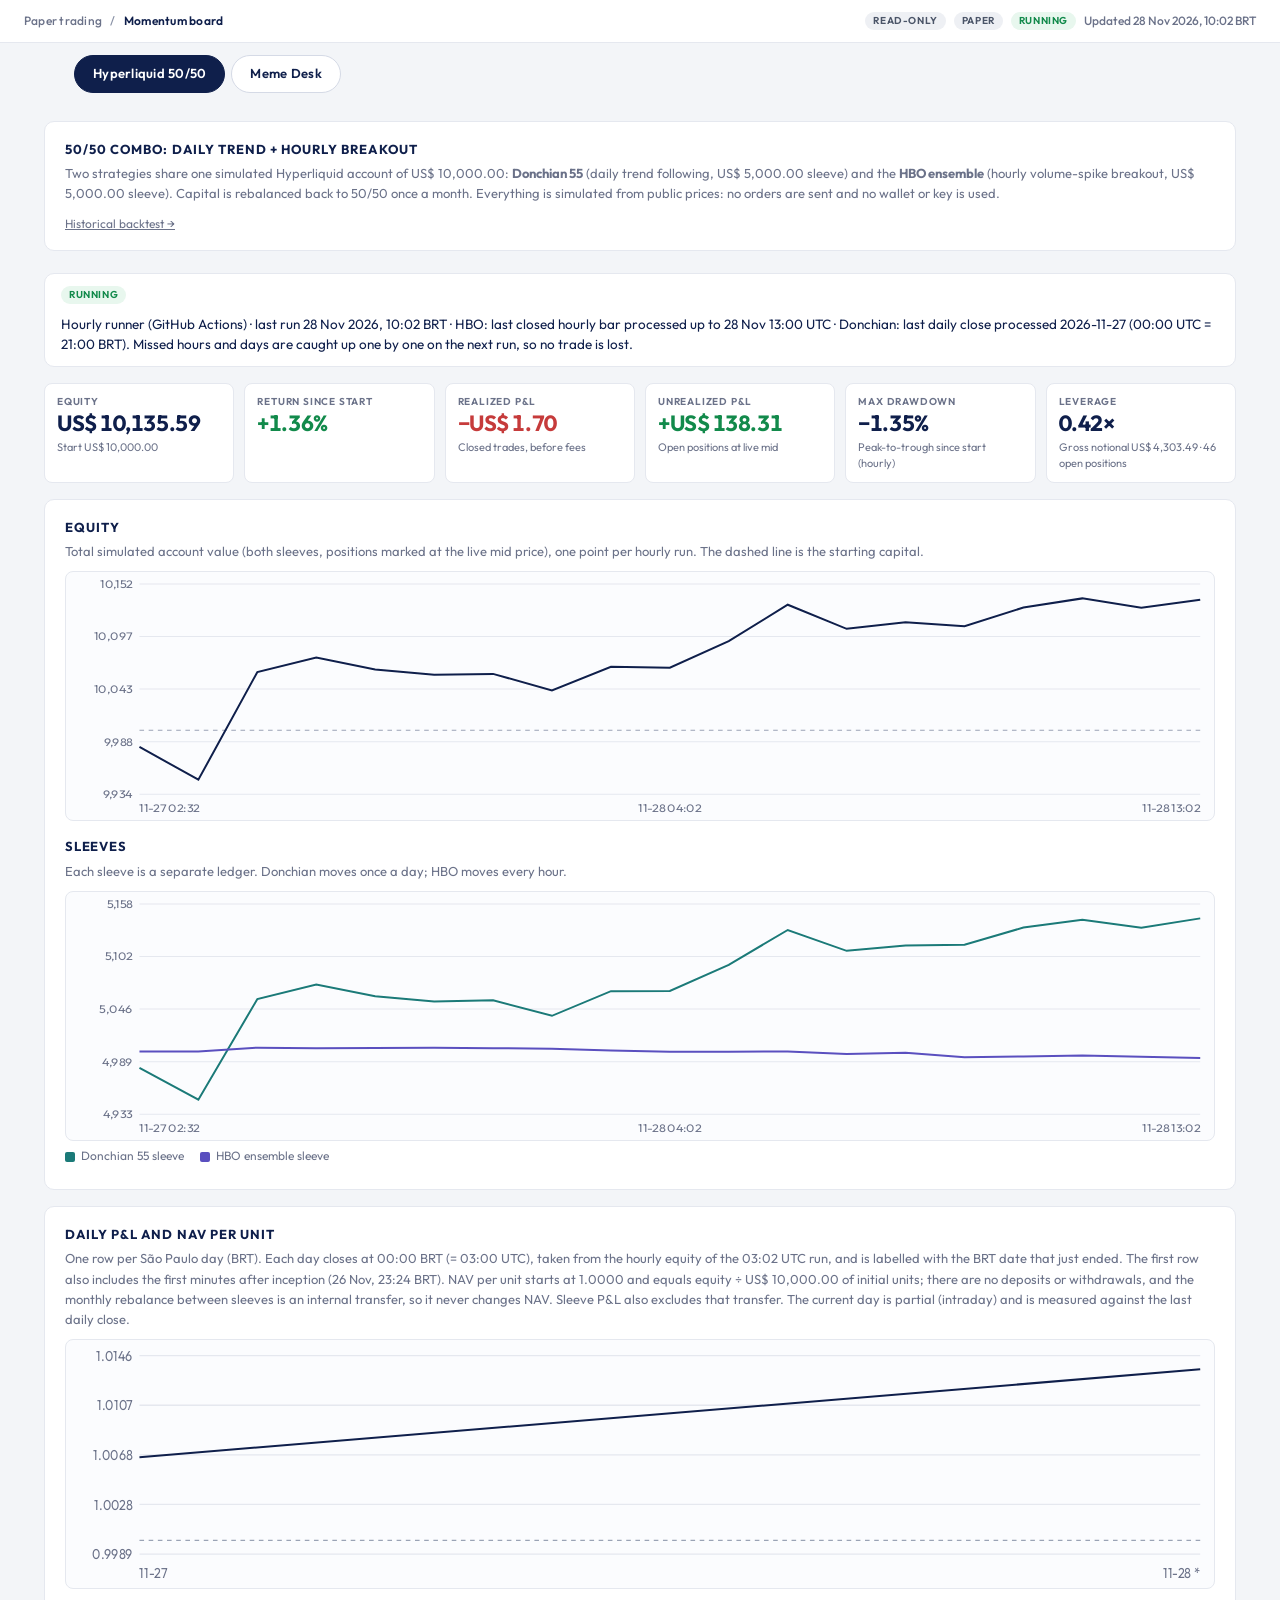
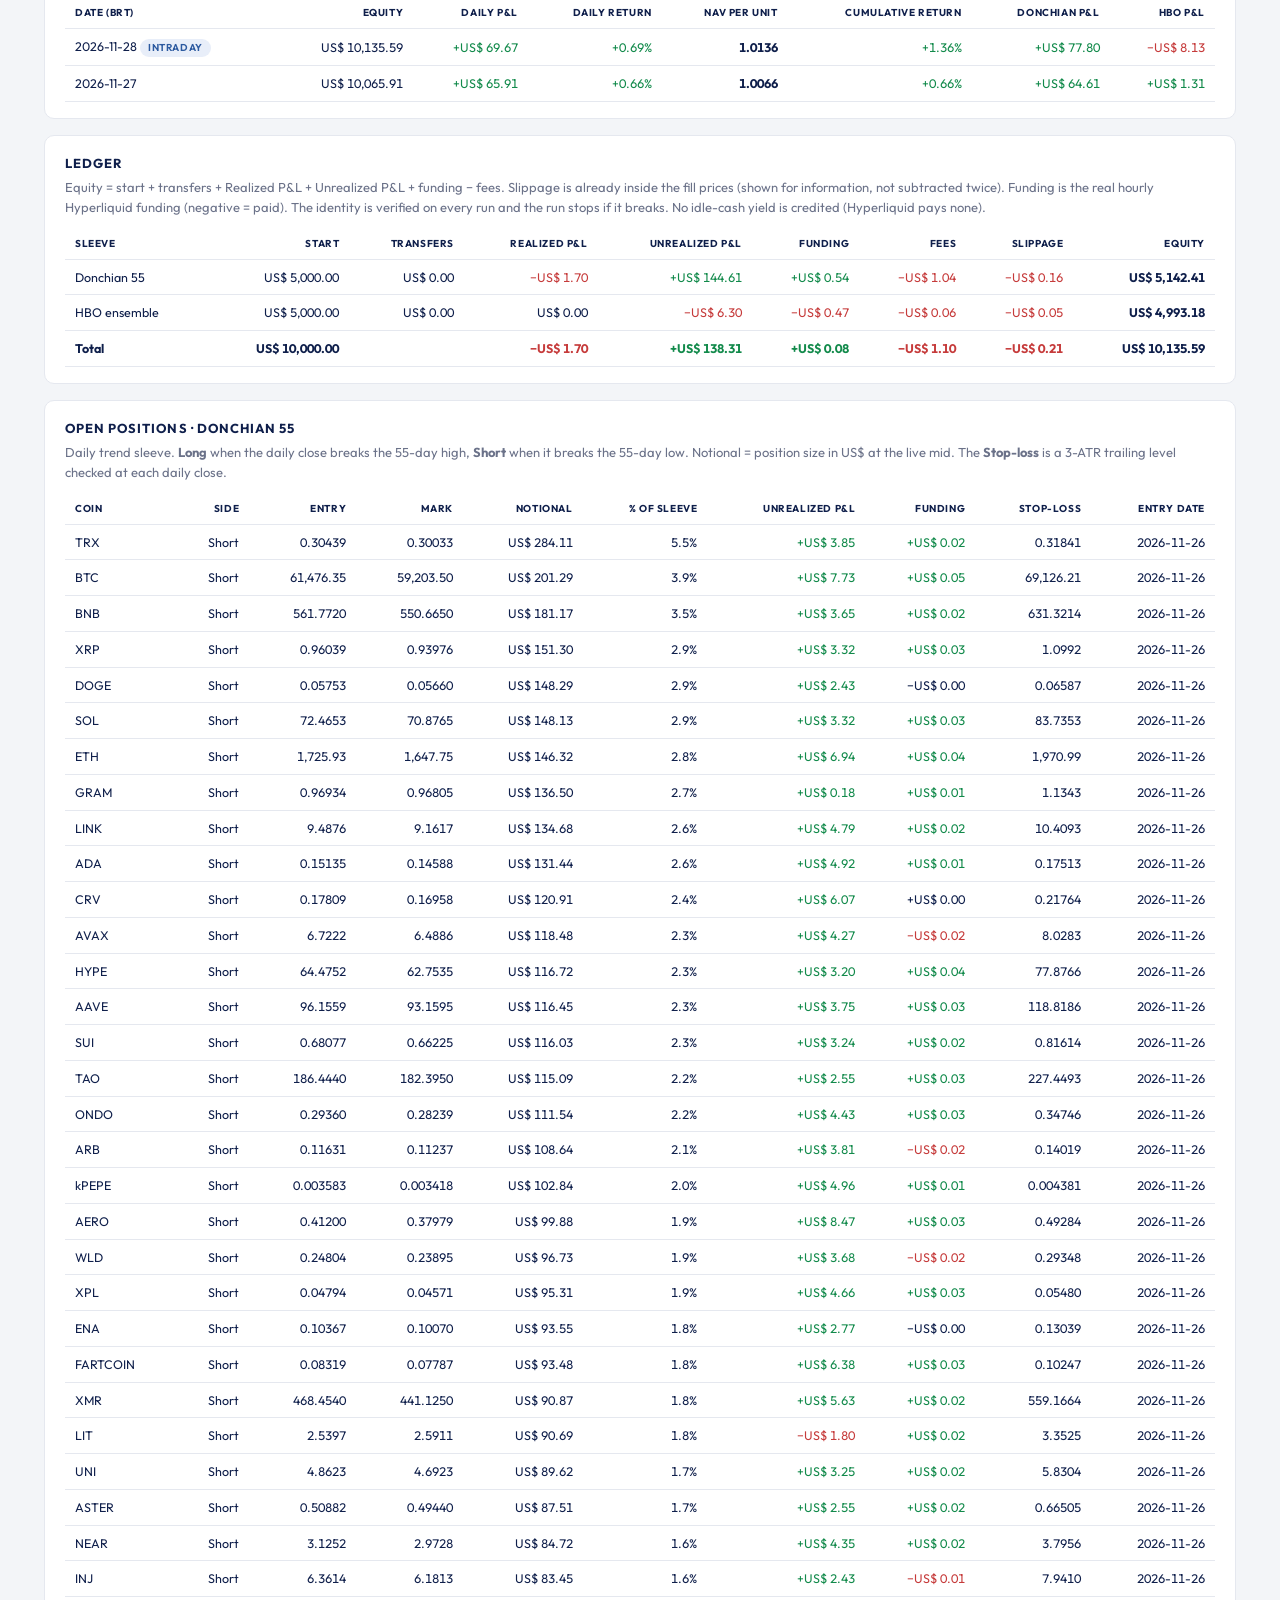
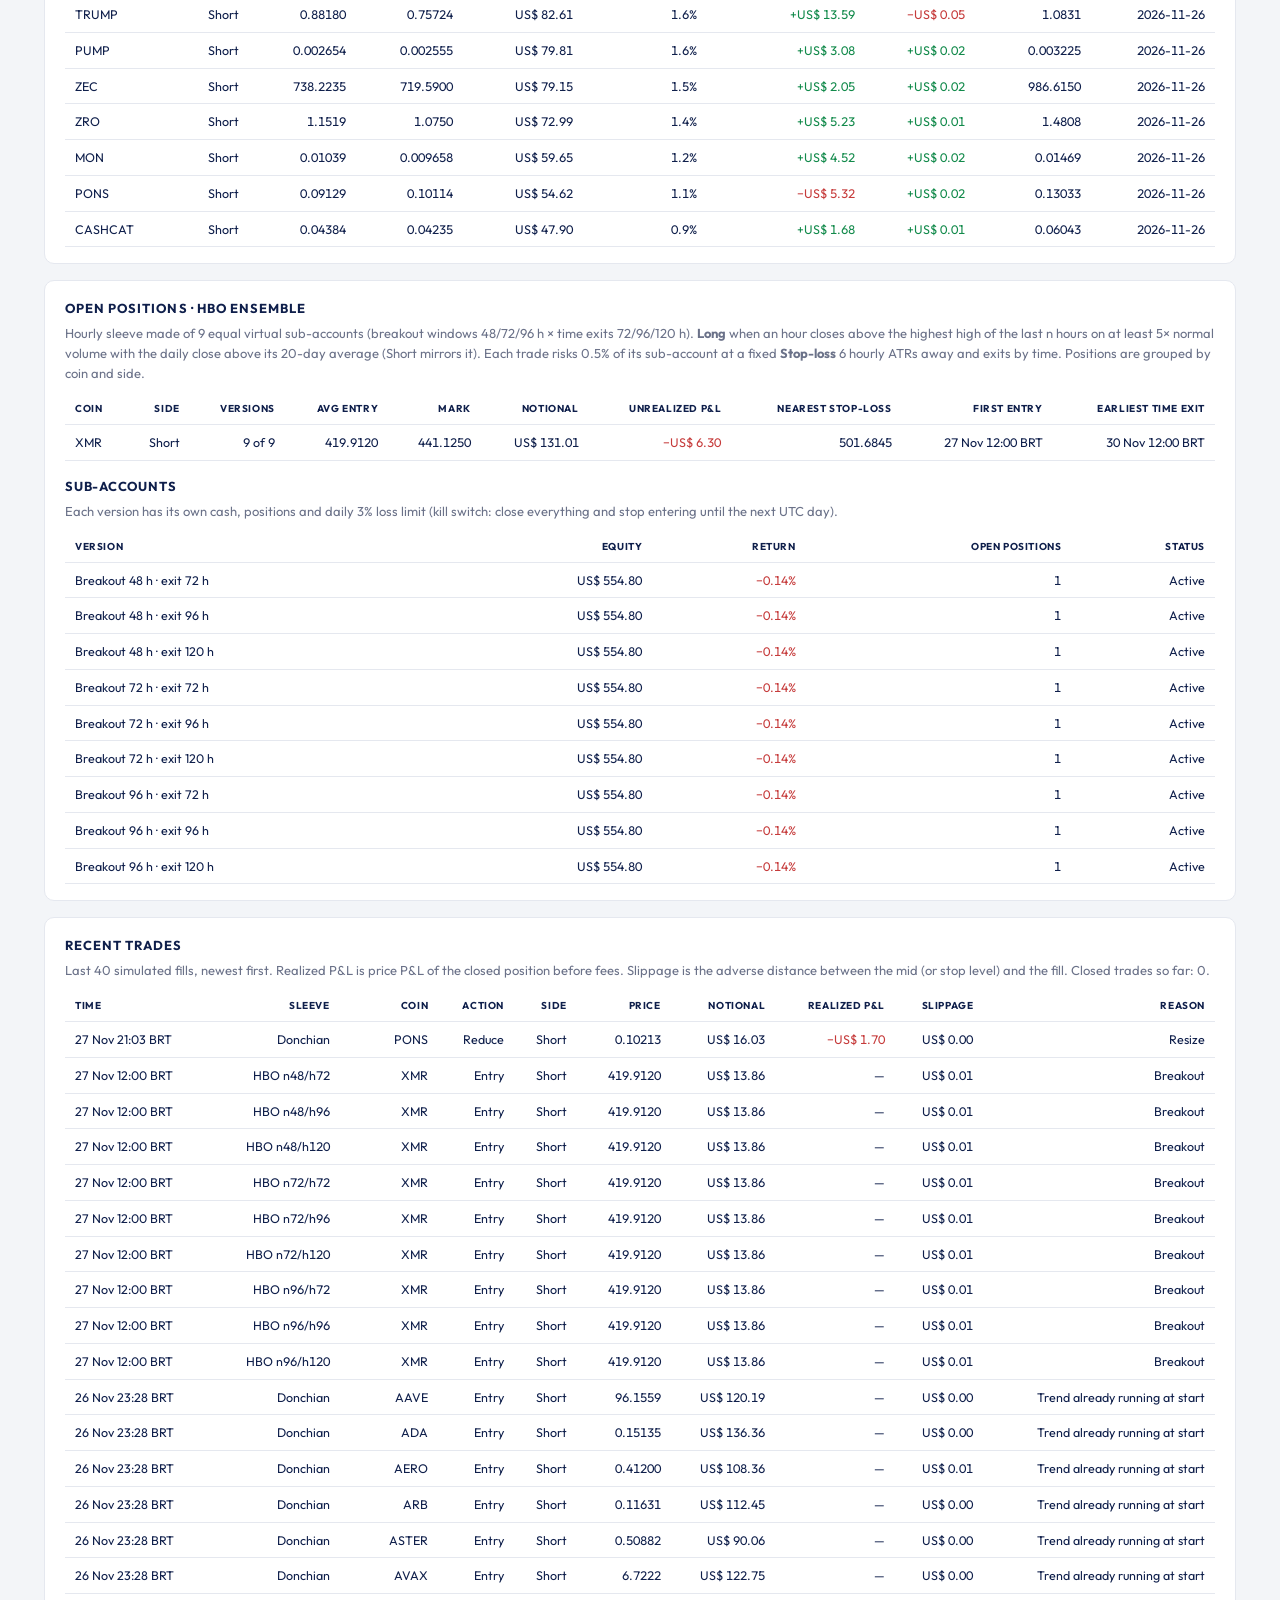
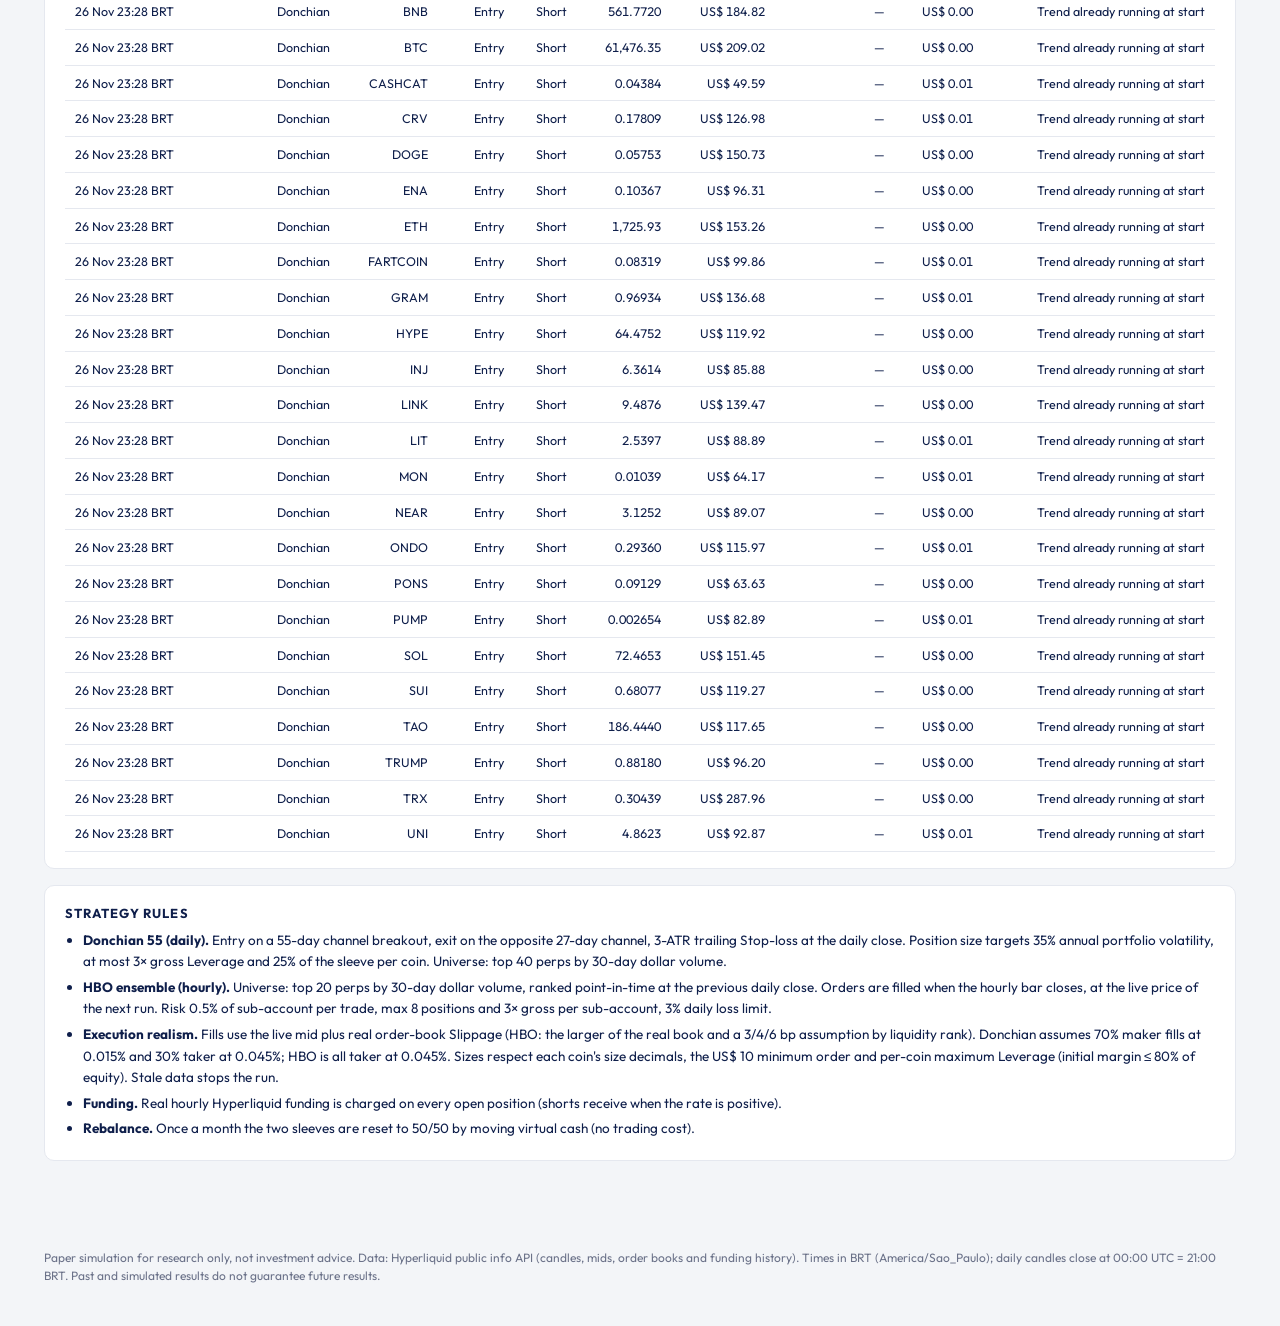
==== commit 0665b01f: "paper run 2026-11-28 13:02 UTC" ====
--- a/index.html
+++ b/index.html
@@ -456,4 +456,4 @@
 svg.chart { height: 250px; } .panel h3 { font-size: 13px; letter-spacing: .06em; text-transform: uppercase; color: var(--navy); margin: 16px 0 4px; }
 .tabs-nav { display:flex; gap:6px; padding: 0 24px; margin: 12px auto 0; max-width: 1180px; } .tabs-nav a { padding: 8px 18px; border: 1px solid var(--line-strong); border-radius: 999px; background: var(--surface); color: var(--navy); font-size: 13px; font-weight: 600; text-decoration: none; letter-spacing: .02em; } .tabs-nav a.active { background: var(--navy); color: #fff; border-color: var(--navy); }
 .legend { display:flex; gap:16px; font-size:12px; color: var(--muted); margin-top:6px; } .legend i { display:inline-block; width:10px; height:10px; border-radius:2px; margin-right:6px; }
-</style></head><body><header class="top"><div class="crumb">Paper trading <span class="sep">/</span> <b>Momentum board</b></div><div class="top-right"><span class="badge badge-gray">Read-only</span><span class="badge badge-gray">Paper</span><span class="badge badge-green">Running</span><span class="clock">Updated 28 Nov 2026, 09:02 BRT</span></div></header><nav class="tabs-nav"><a href="index.html" class="active">Hyperliquid 50/50</a><a href="meme.html">Meme Desk</a></nav><main class="shell"><section class="intro"><h2>50/50 combo: daily trend + hourly breakout</h2><p>Two strategies share one simulated Hyperliquid account of US$ 10,000.00: <b>Donchian 55</b> (daily trend following, US$ 5,000.00 sleeve) and the <b>HBO ensemble</b> (hourly volume-spike breakout, US$ 5,000.00 sleeve). Capital is rebalanced back to 50/50 once a month. Everything is simulated from public prices: no orders are sent and no wallet or key is used.</p><p class="section-sub" style="margin:6px 0 0"><a href="backtest.html" style="color:#6b7289;font-size:12px">Historical backtest →</a></p></section><div class="status-line"><span class="badge badge-green">Running</span><span>Hourly runner (GitHub Actions) · last run 28 Nov 2026, 09:02 BRT · HBO: last closed hourly bar processed up to 28 Nov 12:00 UTC · Donchian: last daily close processed 2026-11-27 (00:00 UTC = 21:00 BRT). Missed hours and days are caught up one by one on the next run, so no trade is lost.</span></div><div class="kpi-row"><div class="kpi "><div class="k">Equity</div><div class="v">US$ 10,127.17</div><div class="d">Start US$ 10,000.00</div></div><div class="kpi up"><div class="k">Return since start</div><div class="v">+1.27%</div><div class="d"></div></div><div class="kpi down"><div class="k">Realized P&amp;L</div><div class="v">−US$ 1.70</div><div class="d">Closed trades, before fees</div></div><div class="kpi up"><div class="k">Unrealized P&amp;L</div><div class="v">+US$ 129.86</div><div class="d">Open positions at live mid</div></div><div class="kpi "><div class="k">Max drawdown</div><div class="v">−1.35%</div><div class="d">Peak-to-trough since start (hourly)</div></div><div class="kpi "><div class="k">Leverage</div><div class="v">0.43×</div><div class="d">Gross notional US$ 4,311.94 · 46 open positions</div></div></div><section class="panel"><h2>Equity</h2><p class="section-sub">Total simulated account value (both sleeves, positions marked at the live mid price), one point per hourly run. The dashed line is the starting capital.</p><svg class="chart" viewBox="0 0 1000 250" preserveAspectRatio="none" role="img"><line x1="64" x2="988" y1="224.0" y2="224.0" stroke="#e5e8ef"/><text x="58" y="228.0" text-anchor="end" font-size="11" fill="#6b7289">9,934</text><line x1="64" x2="988" y1="171.0" y2="171.0" stroke="#e5e8ef"/><text x="58" y="175.0" text-anchor="end" font-size="11" fill="#6b7289">9,988</text><line x1="64" x2="988" y1="118.0" y2="118.0" stroke="#e5e8ef"/><text x="58" y="122.0" text-anchor="end" font-size="11" fill="#6b7289">10,043</text><line x1="64" x2="988" y1="65.0" y2="65.0" stroke="#e5e8ef"/><text x="58" y="69.0" text-anchor="end" font-size="11" fill="#6b7289">10,097</text><line x1="64" x2="988" y1="12.0" y2="12.0" stroke="#e5e8ef"/><text x="58" y="16.0" text-anchor="end" font-size="11" fill="#6b7289">10,152</text><line x1="64" x2="988" y1="159.5" y2="159.5" stroke="#9aa3b5" stroke-dasharray="4 4"/><polyline points="64.0,176.3 118.4,209.4 172.7,100.8 227.1,86.2 281.4,98.3 335.8,103.5 390.1,102.7 444.5,119.4 498.8,95.5 553.2,96.5 607.5,69.6 661.9,33.0 716.2,57.3 770.6,50.6 824.9,54.6 879.3,35.8 933.6,26.6 988.0,36.1" fill="none" stroke="#0f1f4b" stroke-width="2" vector-effect="non-scaling-stroke"/><text x="64.0" y="242" text-anchor="start" font-size="11" fill="#6b7289">11-27 02:32</text><text x="553.2" y="242" text-anchor="middle" font-size="11" fill="#6b7289">11-28 04:02</text><text x="988.0" y="242" text-anchor="end" font-size="11" fill="#6b7289">11-28 12:02</text></svg><h3>Sleeves</h3><p class="section-sub">Each sleeve is a separate ledger. Donchian moves once a day; HBO moves every hour.</p><svg class="chart" viewBox="0 0 1000 250" preserveAspectRatio="none" role="img"><line x1="64" x2="988" y1="224.0" y2="224.0" stroke="#e5e8ef"/><text x="58" y="228.0" text-anchor="end" font-size="11" fill="#6b7289">4,933</text><line x1="64" x2="988" y1="171.0" y2="171.0" stroke="#e5e8ef"/><text x="58" y="175.0" text-anchor="end" font-size="11" fill="#6b7289">4,989</text><line x1="64" x2="988" y1="118.0" y2="118.0" stroke="#e5e8ef"/><text x="58" y="122.0" text-anchor="end" font-size="11" fill="#6b7289">5,045</text><line x1="64" x2="988" y1="65.0" y2="65.0" stroke="#e5e8ef"/><text x="58" y="69.0" text-anchor="end" font-size="11" fill="#6b7289">5,100</text><line x1="64" x2="988" y1="12.0" y2="12.0" stroke="#e5e8ef"/><text x="58" y="16.0" text-anchor="end" font-size="11" fill="#6b7289">5,156</text><polyline points="64.0,177.0 118.4,209.4 172.7,107.0 227.1,92.3 281.4,104.3 335.8,109.7 390.1,108.4 444.5,124.1 498.8,99.1 553.2,98.8 607.5,72.3 661.9,36.9 716.2,58.1 770.6,52.6 824.9,52.0 879.3,34.4 933.6,26.6 988.0,34.6" fill="none" stroke="#1b7a78" stroke-width="2" vector-effect="non-scaling-stroke"/><polyline points="64.0,160.5 118.4,160.5 172.7,156.5 227.1,157.0 281.4,156.9 335.8,156.5 390.1,157.0 444.5,157.7 498.8,159.3 553.2,160.6 607.5,160.6 661.9,160.4 716.2,163.0 770.6,161.8 824.9,166.4 879.3,165.5 933.6,164.3 988.0,165.6" fill="none" stroke="#5a4fbf" stroke-width="2" vector-effect="non-scaling-stroke"/><text x="64.0" y="242" text-anchor="start" font-size="11" fill="#6b7289">11-27 02:32</text><text x="553.2" y="242" text-anchor="middle" font-size="11" fill="#6b7289">11-28 04:02</text><text x="988.0" y="242" text-anchor="end" font-size="11" fill="#6b7289">11-28 12:02</text></svg><div class="legend"><span><i style="background:#1b7a78"></i>Donchian 55 sleeve</span><span><i style="background:#5a4fbf"></i>HBO ensemble sleeve</span></div></section><section class="panel"><h2>Daily P&amp;L and NAV per unit</h2><p class="section-sub">One row per São Paulo day (BRT). Each day closes at 00:00 BRT (= 03:00 UTC), taken from the hourly equity of the 03:02 UTC run, and is labelled with the BRT date that just ended. The first row also includes the first minutes after inception (26 Nov, 23:24 BRT). NAV per unit starts at 1.0000 and equals equity ÷ US$ 10,000.00 of initial units; there are no deposits or withdrawals, and the monthly rebalance between sleeves is an internal transfer, so it never changes NAV. Sleeve P&amp;L also excludes that transfer. The current day is partial (intraday) and is measured against the last daily close.</p><svg class="chart" viewBox="0 0 1000 190" preserveAspectRatio="none" role="img"><line x1="64" x2="988" y1="164.0" y2="164.0" stroke="#e5e8ef"/><text x="58" y="168.0" text-anchor="end" font-size="11" fill="#6b7289">0.9990</text><line x1="64" x2="988" y1="126.0" y2="126.0" stroke="#e5e8ef"/><text x="58" y="130.0" text-anchor="end" font-size="11" fill="#6b7289">1.0027</text><line x1="64" x2="988" y1="88.0" y2="88.0" stroke="#e5e8ef"/><text x="58" y="92.0" text-anchor="end" font-size="11" fill="#6b7289">1.0064</text><line x1="64" x2="988" y1="50.0" y2="50.0" stroke="#e5e8ef"/><text x="58" y="54.0" text-anchor="end" font-size="11" fill="#6b7289">1.0100</text><line x1="64" x2="988" y1="12.0" y2="12.0" stroke="#e5e8ef"/><text x="58" y="16.0" text-anchor="end" font-size="11" fill="#6b7289">1.0137</text><line x1="64" x2="988" y1="153.5" y2="153.5" stroke="#9aa3b5" stroke-dasharray="4 4"/><polyline points="64.0,85.6 988.0,22.5" fill="none" stroke="#0f1f4b" stroke-width="2" vector-effect="non-scaling-stroke"/><text x="64.0" y="182" text-anchor="start" font-size="11" fill="#6b7289">11-27</text><text x="988.0" y="182" text-anchor="end" font-size="11" fill="#6b7289">11-28 *</text></svg><div class="table-wrap"><table><thead><tr><th class=l>Date (BRT)</th><th>Equity</th><th>Daily P&amp;L</th><th>Daily return</th><th>NAV per unit</th><th>Cumulative return</th><th>Donchian P&amp;L</th><th>HBO P&amp;L</th></tr></thead><tbody><tr><td class="l ">2026-11-28 <span class="badge badge-blue">intraday</span></td><td class="">US$ 10,127.17</td><td class="pos">+US$ 61.26</td><td class="pos">+0.61%</td><td class=""><b>1.0127</b></td><td class="pos">+1.27%</td><td class="pos">+US$ 67.91</td><td class="neg">−US$ 6.65</td></tr><tr><td class="l ">2026-11-27</td><td class="">US$ 10,065.91</td><td class="pos">+US$ 65.91</td><td class="pos">+0.66%</td><td class=""><b>1.0066</b></td><td class="pos">+0.66%</td><td class="pos">+US$ 64.61</td><td class="pos">+US$ 1.31</td></tr></tbody></table></div></section><section class="panel"><h2>Ledger</h2><p class="section-sub">Equity = start + transfers + Realized P&amp;L + Unrealized P&amp;L + funding − fees. Slippage is already inside the fill prices (shown for information, not subtracted twice). Funding is the real hourly Hyperliquid funding (negative = paid). The identity is verified on every run and the run stops if it breaks. No idle-cash yield is credited (Hyperliquid pays none).</p><div class="table-wrap"><table><thead><tr><th class=l>Sleeve</th><th>Start</th><th>Transfers</th><th>Realized P&amp;L</th><th>Unrealized P&amp;L</th><th>Funding</th><th>Fees</th><th>Slippage</th><th>Equity</th></tr></thead><tbody><tr><td class="l ">Donchian 55</td><td class="">US$ 5,000.00</td><td class="">US$ 0.00</td><td class="neg">−US$ 1.70</td><td class="pos">+US$ 134.72</td><td class="pos">+US$ 0.54</td><td class="neg">−US$ 1.04</td><td class="neg">−US$ 0.16</td><td class=""><b>US$ 5,132.52</b></td></tr><tr><td class="l ">HBO ensemble</td><td class="">US$ 5,000.00</td><td class="">US$ 0.00</td><td class="">US$ 0.00</td><td class="neg">−US$ 4.86</td><td class="neg">−US$ 0.43</td><td class="neg">−US$ 0.06</td><td class="neg">−US$ 0.05</td><td class=""><b>US$ 4,994.66</b></td></tr><tr><td class="l "><b>Total</b></td><td class=""><b>US$ 10,000.00</b></td><td class=""></td><td class="neg"><b>−US$ 1.70</b></td><td class="pos"><b>+US$ 129.86</b></td><td class="pos"><b>+US$ 0.12</b></td><td class="neg"><b>−US$ 1.10</b></td><td class="neg"><b>−US$ 0.21</b></td><td class=""><b>US$ 10,127.17</b></td></tr></tbody></table></div></section><section class="panel"><h2>Open positions · Donchian 55</h2><p class="section-sub">Daily trend sleeve. <b>Long</b> when the daily close breaks the 55-day high, <b>Short</b> when it breaks the 55-day low. Notional = position size in US$ at the live mid. The <b>Stop-loss</b> is a 3-ATR trailing level checked at each daily close.</p><div class="table-wrap"><table><thead><tr><th class=l>Coin</th><th>Side</th><th>Entry</th><th>Mark</th><th>Notional</th><th>% of sleeve</th><th>Unrealized P&amp;L</th><th>Funding</th><th>Stop-loss</th><th>Entry date</th></tr></thead><tbody><tr><td class="l ">TRX</td><td class="">Short</td><td class="">0.30439</td><td class="">0.30028</td><td class="">US$ 284.06</td><td class="">5.5%</td><td class="pos">+US$ 3.90</td><td class="pos">+US$ 0.02</td><td class="">0.31841</td><td class="">2026-11-26</td></tr><tr><td class="l ">BTC</td><td class="">Short</td><td class="">61,476.35</td><td class="">59,329.50</td><td class="">US$ 201.72</td><td class="">3.9%</td><td class="pos">+US$ 7.30</td><td class="pos">+US$ 0.05</td><td class="">69,126.21</td><td class="">2026-11-26</td></tr><tr><td class="l ">BNB</td><td class="">Short</td><td class="">561.7720</td><td class="">550.2750</td><td class="">US$ 181.04</td><td class="">3.5%</td><td class="pos">+US$ 3.78</td><td class="pos">+US$ 0.02</td><td class="">631.3214</td><td class="">2026-11-26</td></tr><tr><td class="l ">XRP</td><td class="">Short</td><td class="">0.96039</td><td class="">0.94146</td><td class="">US$ 151.58</td><td class="">3.0%</td><td class="pos">+US$ 3.05</td><td class="pos">+US$ 0.03</td><td class="">1.0992</td><td class="">2026-11-26</td></tr><tr><td class="l ">DOGE</td><td class="">Short</td><td class="">0.05753</td><td class="">0.05683</td><td class="">US$ 148.90</td><td class="">2.9%</td><td class="pos">+US$ 1.82</td><td class="">−US$ 0.00</td><td class="">0.06587</td><td class="">2026-11-26</td></tr><tr><td class="l ">SOL</td><td class="">Short</td><td class="">72.4653</td><td class="">71.0705</td><td class="">US$ 148.54</td><td class="">2.9%</td><td class="pos">+US$ 2.92</td><td class="pos">+US$ 0.03</td><td class="">83.7353</td><td class="">2026-11-26</td></tr><tr><td class="l ">ETH</td><td class="">Short</td><td class="">1,725.93</td><td class="">1,651.45</td><td class="">US$ 146.65</td><td class="">2.9%</td><td class="pos">+US$ 6.61</td><td class="pos">+US$ 0.04</td><td class="">1,970.99</td><td class="">2026-11-26</td></tr><tr><td class="l ">GRAM</td><td class="">Short</td><td class="">0.96934</td><td class="">0.97411</td><td class="">US$ 137.35</td><td class="">2.7%</td><td class="neg">−US$ 0.67</td><td class="pos">+US$ 0.01</td><td class="">1.1343</td><td class="">2026-11-26</td></tr><tr><td class="l ">LINK</td><td class="">Short</td><td class="">9.4876</td><td class="">9.1639</td><td class="">US$ 134.71</td><td class="">2.6%</td><td class="pos">+US$ 4.76</td><td class="pos">+US$ 0.02</td><td class="">10.4093</td><td class="">2026-11-26</td></tr><tr><td class="l ">ADA</td><td class="">Short</td><td class="">0.15135</td><td class="">0.14663</td><td class="">US$ 132.11</td><td class="">2.6%</td><td class="pos">+US$ 4.25</td><td class="pos">+US$ 0.01</td><td class="">0.17513</td><td class="">2026-11-26</td></tr><tr><td class="l ">CRV</td><td class="">Short</td><td class="">0.17809</td><td class="">0.17039</td><td class="">US$ 121.49</td><td class="">2.4%</td><td class="pos">+US$ 5.49</td><td class="">+US$ 0.00</td><td class="">0.21764</td><td class="">2026-11-26</td></tr><tr><td class="l ">AVAX</td><td class="">Short</td><td class="">6.7222</td><td class="">6.5063</td><td class="">US$ 118.81</td><td class="">2.3%</td><td class="pos">+US$ 3.94</td><td class="neg">−US$ 0.02</td><td class="">8.0283</td><td class="">2026-11-26</td></tr><tr><td class="l ">AAVE</td><td class="">Short</td><td class="">96.1559</td><td class="">93.4925</td><td class="">US$ 116.87</td><td class="">2.3%</td><td class="pos">+US$ 3.33</td><td class="pos">+US$ 0.03</td><td class="">118.8186</td><td class="">2026-11-26</td></tr><tr><td class="l ">HYPE</td><td class="">Short</td><td class="">64.4752</td><td class="">62.6985</td><td class="">US$ 116.62</td><td class="">2.3%</td><td class="pos">+US$ 3.30</td><td class="pos">+US$ 0.04</td><td class="">77.8766</td><td class="">2026-11-26</td></tr><tr><td class="l ">SUI</td><td class="">Short</td><td class="">0.68077</td><td class="">0.66475</td><td class="">US$ 116.46</td><td class="">2.3%</td><td class="pos">+US$ 2.81</td><td class="pos">+US$ 0.02</td><td class="">0.81614</td><td class="">2026-11-26</td></tr><tr><td class="l ">TAO</td><td class="">Short</td><td class="">186.4440</td><td class="">183.4950</td><td class="">US$ 115.79</td><td class="">2.3%</td><td class="pos">+US$ 1.86</td><td class="pos">+US$ 0.03</td><td class="">227.4493</td><td class="">2026-11-26</td></tr><tr><td class="l ">ONDO</td><td class="">Short</td><td class="">0.29360</td><td class="">0.28224</td><td class="">US$ 111.48</td><td class="">2.2%</td><td class="pos">+US$ 4.49</td><td class="pos">+US$ 0.03</td><td class="">0.34746</td><td class="">2026-11-26</td></tr><tr><td class="l ">ARB</td><td class="">Short</td><td class="">0.11631</td><td class="">0.11243</td><td class="">US$ 108.70</td><td class="">2.1%</td><td class="pos">+US$ 3.75</td><td class="neg">−US$ 0.02</td><td class="">0.14019</td><td class="">2026-11-26</td></tr><tr><td class="l ">kPEPE</td><td class="">Short</td><td class="">0.003583</td><td class="">0.00344</td><td class="">US$ 103.51</td><td class="">2.0%</td><td class="pos">+US$ 4.30</td><td class="pos">+US$ 0.01</td><td class="">0.004381</td><td class="">2026-11-26</td></tr><tr><td class="l ">AERO</td><td class="">Short</td><td class="">0.41200</td><td class="">0.37918</td><td class="">US$ 99.73</td><td class="">1.9%</td><td class="pos">+US$ 8.63</td><td class="pos">+US$ 0.03</td><td class="">0.49284</td><td class="">2026-11-26</td></tr><tr><td class="l ">WLD</td><td class="">Short</td><td class="">0.24804</td><td class="">0.23906</td><td class="">US$ 96.77</td><td class="">1.9%</td><td class="pos">+US$ 3.63</td><td class="neg">−US$ 0.02</td><td class="">0.29348</td><td class="">2026-11-26</td></tr><tr><td class="l ">XPL</td><td class="">Short</td><td class="">0.04794</td><td class="">0.04568</td><td class="">US$ 95.25</td><td class="">1.9%</td><td class="pos">+US$ 4.72</td><td class="pos">+US$ 0.03</td><td class="">0.05480</td><td class="">2026-11-26</td></tr><tr><td class="l ">ENA</td><td class="">Short</td><td class="">0.10367</td><td class="">0.10142</td><td class="">US$ 94.21</td><td class="">1.8%</td><td class="pos">+US$ 2.10</td><td class="">−US$ 0.00</td><td class="">0.13039</td><td class="">2026-11-26</td></tr><tr><td class="l ">FARTCOIN</td><td class="">Short</td><td class="">0.08319</td><td class="">0.07836</td><td class="">US$ 94.06</td><td class="">1.8%</td><td class="pos">+US$ 5.79</td><td class="pos">+US$ 0.03</td><td class="">0.10247</td><td class="">2026-11-26</td></tr><tr><td class="l ">LIT</td><td class="">Short</td><td class="">2.5397</td><td class="">2.6286</td><td class="">US$ 92.00</td><td class="">1.8%</td><td class="neg">−US$ 3.11</td><td class="pos">+US$ 0.02</td><td class="">3.3525</td><td class="">2026-11-26</td></tr><tr><td class="l ">UNI</td><td class="">Short</td><td class="">4.8623</td><td class="">4.7256</td><td class="">US$ 90.26</td><td class="">1.8%</td><td class="pos">+US$ 2.61</td><td class="pos">+US$ 0.02</td><td class="">5.8304</td><td class="">2026-11-26</td></tr><tr><td class="l ">XMR</td><td class="">Short</td><td class="">468.4540</td><td class="">436.2700</td><td class="">US$ 89.87</td><td class="">1.8%</td><td class="pos">+US$ 6.63</td><td class="pos">+US$ 0.02</td><td class="">559.1664</td><td class="">2026-11-26</td></tr><tr><td class="l ">ASTER</td><td class="">Short</td><td class="">0.50882</td><td class="">0.49379</td><td class="">US$ 87.40</td><td class="">1.7%</td><td class="pos">+US$ 2.66</td><td class="pos">+US$ 0.02</td><td class="">0.66505</td><td class="">2026-11-26</td></tr><tr><td class="l ">NEAR</td><td class="">Short</td><td class="">3.1252</td><td class="">2.9954</td><td class="">US$ 85.37</td><td class="">1.7%</td><td class="pos">+US$ 3.70</td><td class="pos">+US$ 0.02</td><td class="">3.7956</td><td class="">2026-11-26</td></tr><tr><td class="l ">INJ</td><td class="">Short</td><td class="">6.3614</td><td class="">6.1836</td><td class="">US$ 83.48</td><td class="">1.6%</td><td class="pos">+US$ 2.40</td><td class="neg">−US$ 0.01</td><td class="">7.9410</td><td class="">2026-11-26</td></tr><tr><td class="l ">TRUMP</td><td class="">Short</td><td class="">0.88180</td><td class="">0.75368</td><td class="">US$ 82.23</td><td class="">1.6%</td><td class="pos">+US$ 13.98</td><td class="neg">−US$ 0.05</td><td class="">1.0831</td><td class="">2026-11-26</td></tr><tr><td class="l ">PUMP</td><td class="">Short</td><td class="">0.002654</td><td class="">0.00256</td><td class="">US$ 79.97</td><td class="">1.6%</td><td class="pos">+US$ 2.92</td><td class="pos">+US$ 0.02</td><td class="">0.003225</td><td class="">2026-11-26</td></tr><tr><td class="l ">ZEC</td><td class="">Short</td><td class="">738.2235</td><td class="">722.3750</td><td class="">US$ 79.46</td><td class="">1.5%</td><td class="pos">+US$ 1.74</td><td class="pos">+US$ 0.02</td><td class="">986.6150</td><td class="">2026-11-26</td></tr><tr><td class="l ">ZRO</td><td class="">Short</td><td class="">1.1519</td><td class="">1.0838</td><td class="">US$ 73.59</td><td class="">1.4%</td><td class="pos">+US$ 4.62</td><td class="pos">+US$ 0.01</td><td class="">1.4808</td><td class="">2026-11-26</td></tr><tr><td class="l ">MON</td><td class="">Short</td><td class="">0.01039</td><td class="">0.009687</td><td class="">US$ 59.83</td><td class="">1.2%</td><td class="pos">+US$ 4.34</td><td class="pos">+US$ 0.02</td><td class="">0.01469</td><td class="">2026-11-26</td></tr><tr><td class="l ">PONS</td><td class="">Short</td><td class="">0.09129</td><td class="">0.10035</td><td class="">US$ 54.19</td><td class="">1.1%</td><td class="neg">−US$ 4.89</td><td class="pos">+US$ 0.02</td><td class="">0.13033</td><td class="">2026-11-26</td></tr><tr><td class="l ">CASHCAT</td><td class="">Short</td><td class="">0.04384</td><td class="">0.04273</td><td class="">US$ 48.33</td><td class="">0.9%</td><td class="pos">+US$ 1.26</td><td class="pos">+US$ 0.01</td><td class="">0.06043</td><td class="">2026-11-26</td></tr></tbody></table></div></section><section class="panel"><h2>Open positions · HBO ensemble</h2><p class="section-sub">Hourly sleeve made of 9 equal virtual sub-accounts (breakout windows 48/72/96 h × time exits 72/96/120 h). <b>Long</b> when an hour closes above the highest high of the last n hours on at least 5× normal volume with the daily close above its 20-day average (Short mirrors it). Each trade risks 0.5% of its sub-account at a fixed <b>Stop-loss</b> 6 hourly ATRs away and exits by time. Positions are grouped by coin and side.</p><div class="table-wrap"><table><thead><tr><th class=l>Coin</th><th>Side</th><th>Versions</th><th>Avg entry</th><th>Mark</th><th>Notional</th><th>Unrealized P&amp;L</th><th>Nearest stop-loss</th><th>First entry</th><th>Earliest time exit</th></tr></thead><tbody><tr><td class="l ">XMR</td><td class="">Short</td><td class="">9 of 9</td><td class="">419.9120</td><td class="">436.2700</td><td class="">US$ 129.57</td><td class="neg">−US$ 4.86</td><td class="">501.6845</td><td class="">27 Nov 12:00 BRT</td><td class="">30 Nov 12:00 BRT</td></tr></tbody></table></div><h3>Sub-accounts</h3><p class="section-sub">Each version has its own cash, positions and daily 3% loss limit (kill switch: close everything and stop entering until the next UTC day).</p><div class="table-wrap"><table><thead><tr><th class=l>Version</th><th>Equity</th><th>Return</th><th>Open positions</th><th>Status</th></tr></thead><tbody><tr><td class="l ">Breakout 48 h · exit 72 h</td><td class="">US$ 554.96</td><td class="neg">−0.11%</td><td class="">1</td><td class="">Active</td></tr><tr><td class="l ">Breakout 48 h · exit 96 h</td><td class="">US$ 554.96</td><td class="neg">−0.11%</td><td class="">1</td><td class="">Active</td></tr><tr><td class="l ">Breakout 48 h · exit 120 h</td><td class="">US$ 554.96</td><td class="neg">−0.11%</td><td class="">1</td><td class="">Active</td></tr><tr><td class="l ">Breakout 72 h · exit 72 h</td><td class="">US$ 554.96</td><td class="neg">−0.11%</td><td class="">1</td><td class="">Active</td></tr><tr><td class="l ">Breakout 72 h · exit 96 h</td><td class="">US$ 554.96</td><td class="neg">−0.11%</td><td class="">1</td><td class="">Active</td></tr><tr><td class="l ">Breakout 72 h · exit 120 h</td><td class="">US$ 554.96</td><td class="neg">−0.11%</td><td class="">1</td><td class="">Active</td></tr><tr><td class="l ">Breakout 96 h · exit 72 h</td><td class="">US$ 554.96</td><td class="neg">−0.11%</td><td class="">1</td><td class="">Active</td></tr><tr><td class="l ">Breakout 96 h · exit 96 h</td><td class="">US$ 554.96</td><td class="neg">−0.11%</td><td class="">1</td><td class="">Active</td></tr><tr><td class="l ">Breakout 96 h · exit 120 h</td><td class="">US$ 554.96</td><td class="neg">−0.11%</td><td class="">1</td><td class="">Active</td></tr></tbody></table></div></section><section class="panel"><h2>Recent trades</h2><p class="section-sub">Last 40 simulated fills, newest first. Realized P&amp;L is price P&amp;L of the closed position before fees. Slippage is the adverse distance between the mid (or stop level) and the fill. Closed trades so far: 0.</p><div class="table-wrap"><table><thead><tr><th class=l>Time</th><th>Sleeve</th><th>Coin</th><th>Action</th><th>Side</th><th>Price</th><th>Notional</th><th>Realized P&amp;L</th><th>Slippage</th><th>Reason</th></tr></thead><tbody><tr><td class="l ">27 Nov 21:03 BRT</td><td class="">Donchian</td><td class="">PONS</td><td class="">Reduce</td><td class="">Short</td><td class="">0.10213</td><td class="">US$ 16.03</td><td class="neg">−US$ 1.70</td><td class="">US$ 0.00</td><td class="">Resize</td></tr><tr><td class="l ">27 Nov 12:00 BRT</td><td class="">HBO n48/h72</td><td class="">XMR</td><td class="">Entry</td><td class="">Short</td><td class="">419.9120</td><td class="">US$ 13.86</td><td class="">—</td><td class="">US$ 0.01</td><td class="">Breakout</td></tr><tr><td class="l ">27 Nov 12:00 BRT</td><td class="">HBO n48/h96</td><td class="">XMR</td><td class="">Entry</td><td class="">Short</td><td class="">419.9120</td><td class="">US$ 13.86</td><td class="">—</td><td class="">US$ 0.01</td><td class="">Breakout</td></tr><tr><td class="l ">27 Nov 12:00 BRT</td><td class="">HBO n48/h120</td><td class="">XMR</td><td class="">Entry</td><td class="">Short</td><td class="">419.9120</td><td class="">US$ 13.86</td><td class="">—</td><td class="">US$ 0.01</td><td class="">Breakout</td></tr><tr><td class="l ">27 Nov 12:00 BRT</td><td class="">HBO n72/h72</td><td class="">XMR</td><td class="">Entry</td><td class="">Short</td><td class="">419.9120</td><td class="">US$ 13.86</td><td class="">—</td><td class="">US$ 0.01</td><td class="">Breakout</td></tr><tr><td class="l ">27 Nov 12:00 BRT</td><td class="">HBO n72/h96</td><td class="">XMR</td><td class="">Entry</td><td class="">Short</td><td class="">419.9120</td><td class="">US$ 13.86</td><td class="">—</td><td class="">US$ 0.01</td><td class="">Breakout</td></tr><tr><td class="l ">27 Nov 12:00 BRT</td><td class="">HBO n72/h120</td><td class="">XMR</td><td class="">Entry</td><td class="">Short</td><td class="">419.9120</td><td class="">US$ 13.86</td><td class="">—</td><td class="">US$ 0.01</td><td class="">Breakout</td></tr><tr><td class="l ">27 Nov 12:00 BRT</td><td class="">HBO n96/h72</td><td class="">XMR</td><td class="">Entry</td><td class="">Short</td><td class="">419.9120</td><td class="">US$ 13.86</td><td class="">—</td><td class="">US$ 0.01</td><td class="">Breakout</td></tr><tr><td class="l ">27 Nov 12:00 BRT</td><td class="">HBO n96/h96</td><td class="">XMR</td><td class="">Entry</td><td class="">Short</td><td class="">419.9120</td><td class="">US$ 13.86</td><td class="">—</td><td class="">US$ 0.01</td><td class="">Breakout</td></tr><tr><td class="l ">27 Nov 12:00 BRT</td><td class="">HBO n96/h120</td><td class="">XMR</td><td class="">Entry</td><td class="">Short</td><td class="">419.9120</td><td class="">US$ 13.86</td><td class="">—</td><td class="">US$ 0.01</td><td class="">Breakout</td></tr><tr><td class="l ">26 Nov 23:28 BRT</td><td class="">Donchian</td><td class="">AAVE</td><td class="">Entry</td><td class="">Short</td><td class="">96.1559</td><td class="">US$ 120.19</td><td class="">—</td><td class="">US$ 0.00</td><td class="">Trend already running at start</td></tr><tr><td class="l ">26 Nov 23:28 BRT</td><td class="">Donchian</td><td class="">ADA</td><td class="">Entry</td><td class="">Short</td><td class="">0.15135</td><td class="">US$ 136.36</td><td class="">—</td><td class="">US$ 0.00</td><td class="">Trend already running at start</td></tr><tr><td class="l ">26 Nov 23:28 BRT</td><td class="">Donchian</td><td class="">AERO</td><td class="">Entry</td><td class="">Short</td><td class="">0.41200</td><td class="">US$ 108.36</td><td class="">—</td><td class="">US$ 0.01</td><td class="">Trend already running at start</td></tr><tr><td class="l ">26 Nov 23:28 BRT</td><td class="">Donchian</td><td class="">ARB</td><td class="">Entry</td><td class="">Short</td><td class="">0.11631</td><td class="">US$ 112.45</td><td class="">—</td><td class="">US$ 0.00</td><td class="">Trend already running at start</td></tr><tr><td class="l ">26 Nov 23:28 BRT</td><td class="">Donchian</td><td class="">ASTER</td><td class="">Entry</td><td class="">Short</td><td class="">0.50882</td><td class="">US$ 90.06</td><td class="">—</td><td class="">US$ 0.00</td><td class="">Trend already running at start</td></tr><tr><td class="l ">26 Nov 23:28 BRT</td><td class="">Donchian</td><td class="">AVAX</td><td class="">Entry</td><td class="">Short</td><td class="">6.7222</td><td class="">US$ 122.75</td><td class="">—</td><td class="">US$ 0.00</td><td class="">Trend already running at start</td></tr><tr><td class="l ">26 Nov 23:28 BRT</td><td class="">Donchian</td><td class="">BNB</td><td class="">Entry</td><td class="">Short</td><td class="">561.7720</td><td class="">US$ 184.82</td><td class="">—</td><td class="">US$ 0.00</td><td class="">Trend already running at start</td></tr><tr><td class="l ">26 Nov 23:28 BRT</td><td class="">Donchian</td><td class="">BTC</td><td class="">Entry</td><td class="">Short</td><td class="">61,476.35</td><td class="">US$ 209.02</td><td class="">—</td><td class="">US$ 0.00</td><td class="">Trend already running at start</td></tr><tr><td class="l ">26 Nov 23:28 BRT</td><td class="">Donchian</td><td class="">CASHCAT</td><td class="">Entry</td><td class="">Short</td><td class="">0.04384</td><td class="">US$ 49.59</td><td class="">—</td><td class="">US$ 0.01</td><td class="">Trend already running at start</td></tr><tr><td class="l ">26 Nov 23:28 BRT</td><td class="">Donchian</td><td class="">CRV</td><td class="">Entry</td><td class="">Short</td><td class="">0.17809</td><td class="">US$ 126.98</td><td class="">—</td><td class="">US$ 0.01</td><td class="">Trend already running at start</td></tr><tr><td class="l ">26 Nov 23:28 BRT</td><td class="">Donchian</td><td class="">DOGE</td><td class="">Entry</td><td class="">Short</td><td class="">0.05753</td><td class="">US$ 150.73</td><td class="">—</td><td class="">US$ 0.00</td><td class="">Trend already running at start</td></tr><tr><td class="l ">26 Nov 23:28 BRT</td><td class="">Donchian</td><td class="">ENA</td><td class="">Entry</td><td class="">Short</td><td class="">0.10367</td><td class="">US$ 96.31</td><td class="">—</td><td class="">US$ 0.00</td><td class="">Trend already running at start</td></tr><tr><td class="l ">26 Nov 23:28 BRT</td><td class="">Donchian</td><td class="">ETH</td><td class="">Entry</td><td class="">Short</td><td class="">1,725.93</td><td class="">US$ 153.26</td><td class="">—</td><td class="">US$ 0.00</td><td class="">Trend already running at start</td></tr><tr><td class="l ">26 Nov 23:28 BRT</td><td class="">Donchian</td><td class="">FARTCOIN</td><td class="">Entry</td><td class="">Short</td><td class="">0.08319</td><td class="">US$ 99.86</td><td class="">—</td><td class="">US$ 0.01</td><td class="">Trend already running at start</td></tr><tr><td class="l ">26 Nov 23:28 BRT</td><td class="">Donchian</td><td class="">GRAM</td><td class="">Entry</td><td class="">Short</td><td class="">0.96934</td><td class="">US$ 136.68</td><td class="">—</td><td class="">US$ 0.01</td><td class="">Trend already running at start</td></tr><tr><td class="l ">26 Nov 23:28 BRT</td><td class="">Donchian</td><td class="">HYPE</td><td class="">Entry</td><td class="">Short</td><td class="">64.4752</td><td class="">US$ 119.92</td><td class="">—</td><td class="">US$ 0.00</td><td class="">Trend already running at start</td></tr><tr><td class="l ">26 Nov 23:28 BRT</td><td class="">Donchian</td><td class="">INJ</td><td class="">Entry</td><td class="">Short</td><td class="">6.3614</td><td class="">US$ 85.88</td><td class="">—</td><td class="">US$ 0.00</td><td class="">Trend already running at start</td></tr><tr><td class="l ">26 Nov 23:28 BRT</td><td class="">Donchian</td><td class="">LINK</td><td class="">Entry</td><td class="">Short</td><td class="">9.4876</td><td class="">US$ 139.47</td><td class="">—</td><td class="">US$ 0.00</td><td class="">Trend already running at start</td></tr><tr><td class="l ">26 Nov 23:28 BRT</td><td class="">Donchian</td><td class="">LIT</td><td class="">Entry</td><td class="">Short</td><td class="">2.5397</td><td class="">US$ 88.89</td><td class="">—</td><td class="">US$ 0.01</td><td class="">Trend already running at start</td></tr><tr><td class="l ">26 Nov 23:28 BRT</td><td class="">Donchian</td><td class="">MON</td><td class="">Entry</td><td class="">Short</td><td class="">0.01039</td><td class="">US$ 64.17</td><td class="">—</td><td class="">US$ 0.01</td><td class="">Trend already running at start</td></tr><tr><td class="l ">26 Nov 23:28 BRT</td><td class="">Donchian</td><td class="">NEAR</td><td class="">Entry</td><td class="">Short</td><td class="">3.1252</td><td class="">US$ 89.07</td><td class="">—</td><td class="">US$ 0.00</td><td class="">Trend already running at start</td></tr><tr><td class="l ">26 Nov 23:28 BRT</td><td class="">Donchian</td><td class="">ONDO</td><td class="">Entry</td><td class="">Short</td><td class="">0.29360</td><td class="">US$ 115.97</td><td class="">—</td><td class="">US$ 0.01</td><td class="">Trend already running at start</td></tr><tr><td class="l ">26 Nov 23:28 BRT</td><td class="">Donchian</td><td class="">PONS</td><td class="">Entry</td><td class="">Short</td><td class="">0.09129</td><td class="">US$ 63.63</td><td class="">—</td><td class="">US$ 0.00</td><td class="">Trend already running at start</td></tr><tr><td class="l ">26 Nov 23:28 BRT</td><td class="">Donchian</td><td class="">PUMP</td><td class="">Entry</td><td class="">Short</td><td class="">0.002654</td><td class="">US$ 82.89</td><td class="">—</td><td class="">US$ 0.01</td><td class="">Trend already running at start</td></tr><tr><td class="l ">26 Nov 23:28 BRT</td><td class="">Donchian</td><td class="">SOL</td><td class="">Entry</td><td class="">Short</td><td class="">72.4653</td><td class="">US$ 151.45</td><td class="">—</td><td class="">US$ 0.00</td><td class="">Trend already running at start</td></tr><tr><td class="l ">26 Nov 23:28 BRT</td><td class="">Donchian</td><td class="">SUI</td><td class="">Entry</td><td class="">Short</td><td class="">0.68077</td><td class="">US$ 119.27</td><td class="">—</td><td class="">US$ 0.00</td><td class="">Trend already running at start</td></tr><tr><td class="l ">26 Nov 23:28 BRT</td><td class="">Donchian</td><td class="">TAO</td><td class="">Entry</td><td class="">Short</td><td class="">186.4440</td><td class="">US$ 117.65</td><td class="">—</td><td class="">US$ 0.00</td><td class="">Trend already running at start</td></tr><tr><td class="l ">26 Nov 23:28 BRT</td><td class="">Donchian</td><td class="">TRUMP</td><td class="">Entry</td><td class="">Short</td><td class="">0.88180</td><td class="">US$ 96.20</td><td class="">—</td><td class="">US$ 0.00</td><td class="">Trend already running at start</td></tr><tr><td class="l ">26 Nov 23:28 BRT</td><td class="">Donchian</td><td class="">TRX</td><td class="">Entry</td><td class="">Short</td><td class="">0.30439</td><td class="">US$ 287.96</td><td class="">—</td><td class="">US$ 0.00</td><td class="">Trend already running at start</td></tr><tr><td class="l ">26 Nov 23:28 BRT</td><td class="">Donchian</td><td class="">UNI</td><td class="">Entry</td><td class="">Short</td><td class="">4.8623</td><td class="">US$ 92.87</td><td class="">—</td><td class="">US$ 0.01</td><td class="">Trend already running at start</td></tr></tbody></table></div></section><section class="panel"><h2>Strategy rules</h2><ul class="rules"><li><b>Donchian 55 (daily).</b> Entry on a 55-day channel breakout, exit on the opposite 27-day channel, 3-ATR trailing Stop-loss at the daily close. Position size targets 35% annual portfolio volatility, at most 3× gross Leverage and 25% of the sleeve per coin. Universe: top 40 perps by 30-day dollar volume.</li><li><b>HBO ensemble (hourly).</b> Universe: top 20 perps by 30-day dollar volume, ranked point-in-time at the previous daily close. Orders are filled when the hourly bar closes, at the live price of the next run. Risk 0.5% of sub-account per trade, max 8 positions and 3× gross per sub-account, 3% daily loss limit.</li><li><b>Execution realism.</b> Fills use the live mid plus real order-book Slippage (HBO: the larger of the real book and a 3/4/6 bp assumption by liquidity rank). Donchian assumes 70% maker fills at 0.015% and 30% taker at 0.045%; HBO is all taker at 0.045%. Sizes respect each coin's size decimals, the US$ 10 minimum order and per-coin maximum Leverage (initial margin ≤ 80% of equity). Stale data stops the run.</li><li><b>Funding.</b> Real hourly Hyperliquid funding is charged on every open position (shorts receive when the rate is positive).</li><li><b>Rebalance.</b> Once a month the two sleeves are reset to 50/50 by moving virtual cash (no trading cost).</li></ul></section></main><footer class="foot">Paper simulation for research only, not investment advice. Data: Hyperliquid public info API (candles, mids, order books and funding history). Times in BRT (America/Sao_Paulo); daily candles close at 00:00 UTC = 21:00 BRT. Past and simulated results do not guarantee future results.</footer></body></html>+</style></head><body><header class="top"><div class="crumb">Paper trading <span class="sep">/</span> <b>Momentum board</b></div><div class="top-right"><span class="badge badge-gray">Read-only</span><span class="badge badge-gray">Paper</span><span class="badge badge-green">Running</span><span class="clock">Updated 28 Nov 2026, 10:02 BRT</span></div></header><nav class="tabs-nav"><a href="index.html" class="active">Hyperliquid 50/50</a><a href="meme.html">Meme Desk</a></nav><main class="shell"><section class="intro"><h2>50/50 combo: daily trend + hourly breakout</h2><p>Two strategies share one simulated Hyperliquid account of US$ 10,000.00: <b>Donchian 55</b> (daily trend following, US$ 5,000.00 sleeve) and the <b>HBO ensemble</b> (hourly volume-spike breakout, US$ 5,000.00 sleeve). Capital is rebalanced back to 50/50 once a month. Everything is simulated from public prices: no orders are sent and no wallet or key is used.</p><p class="section-sub" style="margin:6px 0 0"><a href="backtest.html" style="color:#6b7289;font-size:12px">Historical backtest →</a></p></section><div class="status-line"><span class="badge badge-green">Running</span><span>Hourly runner (GitHub Actions) · last run 28 Nov 2026, 10:02 BRT · HBO: last closed hourly bar processed up to 28 Nov 13:00 UTC · Donchian: last daily close processed 2026-11-27 (00:00 UTC = 21:00 BRT). Missed hours and days are caught up one by one on the next run, so no trade is lost.</span></div><div class="kpi-row"><div class="kpi "><div class="k">Equity</div><div class="v">US$ 10,135.59</div><div class="d">Start US$ 10,000.00</div></div><div class="kpi up"><div class="k">Return since start</div><div class="v">+1.36%</div><div class="d"></div></div><div class="kpi down"><div class="k">Realized P&amp;L</div><div class="v">−US$ 1.70</div><div class="d">Closed trades, before fees</div></div><div class="kpi up"><div class="k">Unrealized P&amp;L</div><div class="v">+US$ 138.31</div><div class="d">Open positions at live mid</div></div><div class="kpi "><div class="k">Max drawdown</div><div class="v">−1.35%</div><div class="d">Peak-to-trough since start (hourly)</div></div><div class="kpi "><div class="k">Leverage</div><div class="v">0.42×</div><div class="d">Gross notional US$ 4,303.49 · 46 open positions</div></div></div><section class="panel"><h2>Equity</h2><p class="section-sub">Total simulated account value (both sleeves, positions marked at the live mid price), one point per hourly run. The dashed line is the starting capital.</p><svg class="chart" viewBox="0 0 1000 250" preserveAspectRatio="none" role="img"><line x1="64" x2="988" y1="224.0" y2="224.0" stroke="#e5e8ef"/><text x="58" y="228.0" text-anchor="end" font-size="11" fill="#6b7289">9,934</text><line x1="64" x2="988" y1="171.0" y2="171.0" stroke="#e5e8ef"/><text x="58" y="175.0" text-anchor="end" font-size="11" fill="#6b7289">9,988</text><line x1="64" x2="988" y1="118.0" y2="118.0" stroke="#e5e8ef"/><text x="58" y="122.0" text-anchor="end" font-size="11" fill="#6b7289">10,043</text><line x1="64" x2="988" y1="65.0" y2="65.0" stroke="#e5e8ef"/><text x="58" y="69.0" text-anchor="end" font-size="11" fill="#6b7289">10,097</text><line x1="64" x2="988" y1="12.0" y2="12.0" stroke="#e5e8ef"/><text x="58" y="16.0" text-anchor="end" font-size="11" fill="#6b7289">10,152</text><line x1="64" x2="988" y1="159.5" y2="159.5" stroke="#9aa3b5" stroke-dasharray="4 4"/><polyline points="64.0,176.3 115.3,209.4 166.7,100.8 218.0,86.2 269.3,98.3 320.7,103.5 372.0,102.7 423.3,119.4 474.7,95.5 526.0,96.5 577.3,69.6 628.7,33.0 680.0,57.3 731.3,50.6 782.7,54.6 834.0,35.8 885.3,26.6 936.7,36.1 988.0,27.9" fill="none" stroke="#0f1f4b" stroke-width="2" vector-effect="non-scaling-stroke"/><text x="64.0" y="242" text-anchor="start" font-size="11" fill="#6b7289">11-27 02:32</text><text x="526.0" y="242" text-anchor="middle" font-size="11" fill="#6b7289">11-28 04:02</text><text x="988.0" y="242" text-anchor="end" font-size="11" fill="#6b7289">11-28 13:02</text></svg><h3>Sleeves</h3><p class="section-sub">Each sleeve is a separate ledger. Donchian moves once a day; HBO moves every hour.</p><svg class="chart" viewBox="0 0 1000 250" preserveAspectRatio="none" role="img"><line x1="64" x2="988" y1="224.0" y2="224.0" stroke="#e5e8ef"/><text x="58" y="228.0" text-anchor="end" font-size="11" fill="#6b7289">4,933</text><line x1="64" x2="988" y1="171.0" y2="171.0" stroke="#e5e8ef"/><text x="58" y="175.0" text-anchor="end" font-size="11" fill="#6b7289">4,989</text><line x1="64" x2="988" y1="118.0" y2="118.0" stroke="#e5e8ef"/><text x="58" y="122.0" text-anchor="end" font-size="11" fill="#6b7289">5,046</text><line x1="64" x2="988" y1="65.0" y2="65.0" stroke="#e5e8ef"/><text x="58" y="69.0" text-anchor="end" font-size="11" fill="#6b7289">5,102</text><line x1="64" x2="988" y1="12.0" y2="12.0" stroke="#e5e8ef"/><text x="58" y="16.0" text-anchor="end" font-size="11" fill="#6b7289">5,158</text><polyline points="64.0,177.3 115.3,209.4 166.7,107.9 218.0,93.2 269.3,105.1 320.7,110.5 372.0,109.2 423.3,124.8 474.7,100.0 526.0,99.7 577.3,73.4 628.7,38.3 680.0,59.3 731.3,53.9 782.7,53.2 834.0,35.8 885.3,28.1 936.7,36.0 988.0,26.6" fill="none" stroke="#1b7a78" stroke-width="2" vector-effect="non-scaling-stroke"/><polyline points="64.0,160.9 115.3,160.9 166.7,156.9 218.0,157.4 269.3,157.3 320.7,157.0 372.0,157.4 423.3,158.1 474.7,159.7 526.0,161.0 577.3,161.0 628.7,160.7 680.0,163.3 731.3,162.1 782.7,166.7 834.0,165.8 885.3,164.7 936.7,166.0 988.0,167.4" fill="none" stroke="#5a4fbf" stroke-width="2" vector-effect="non-scaling-stroke"/><text x="64.0" y="242" text-anchor="start" font-size="11" fill="#6b7289">11-27 02:32</text><text x="526.0" y="242" text-anchor="middle" font-size="11" fill="#6b7289">11-28 04:02</text><text x="988.0" y="242" text-anchor="end" font-size="11" fill="#6b7289">11-28 13:02</text></svg><div class="legend"><span><i style="background:#1b7a78"></i>Donchian 55 sleeve</span><span><i style="background:#5a4fbf"></i>HBO ensemble sleeve</span></div></section><section class="panel"><h2>Daily P&amp;L and NAV per unit</h2><p class="section-sub">One row per São Paulo day (BRT). Each day closes at 00:00 BRT (= 03:00 UTC), taken from the hourly equity of the 03:02 UTC run, and is labelled with the BRT date that just ended. The first row also includes the first minutes after inception (26 Nov, 23:24 BRT). NAV per unit starts at 1.0000 and equals equity ÷ US$ 10,000.00 of initial units; there are no deposits or withdrawals, and the monthly rebalance between sleeves is an internal transfer, so it never changes NAV. Sleeve P&amp;L also excludes that transfer. The current day is partial (intraday) and is measured against the last daily close.</p><svg class="chart" viewBox="0 0 1000 190" preserveAspectRatio="none" role="img"><line x1="64" x2="988" y1="164.0" y2="164.0" stroke="#e5e8ef"/><text x="58" y="168.0" text-anchor="end" font-size="11" fill="#6b7289">0.9989</text><line x1="64" x2="988" y1="126.0" y2="126.0" stroke="#e5e8ef"/><text x="58" y="130.0" text-anchor="end" font-size="11" fill="#6b7289">1.0028</text><line x1="64" x2="988" y1="88.0" y2="88.0" stroke="#e5e8ef"/><text x="58" y="92.0" text-anchor="end" font-size="11" fill="#6b7289">1.0068</text><line x1="64" x2="988" y1="50.0" y2="50.0" stroke="#e5e8ef"/><text x="58" y="54.0" text-anchor="end" font-size="11" fill="#6b7289">1.0107</text><line x1="64" x2="988" y1="12.0" y2="12.0" stroke="#e5e8ef"/><text x="58" y="16.0" text-anchor="end" font-size="11" fill="#6b7289">1.0146</text><line x1="64" x2="988" y1="153.5" y2="153.5" stroke="#9aa3b5" stroke-dasharray="4 4"/><polyline points="64.0,89.8 988.0,22.5" fill="none" stroke="#0f1f4b" stroke-width="2" vector-effect="non-scaling-stroke"/><text x="64.0" y="182" text-anchor="start" font-size="11" fill="#6b7289">11-27</text><text x="988.0" y="182" text-anchor="end" font-size="11" fill="#6b7289">11-28 *</text></svg><div class="table-wrap"><table><thead><tr><th class=l>Date (BRT)</th><th>Equity</th><th>Daily P&amp;L</th><th>Daily return</th><th>NAV per unit</th><th>Cumulative return</th><th>Donchian P&amp;L</th><th>HBO P&amp;L</th></tr></thead><tbody><tr><td class="l ">2026-11-28 <span class="badge badge-blue">intraday</span></td><td class="">US$ 10,135.59</td><td class="pos">+US$ 69.67</td><td class="pos">+0.69%</td><td class=""><b>1.0136</b></td><td class="pos">+1.36%</td><td class="pos">+US$ 77.80</td><td class="neg">−US$ 8.13</td></tr><tr><td class="l ">2026-11-27</td><td class="">US$ 10,065.91</td><td class="pos">+US$ 65.91</td><td class="pos">+0.66%</td><td class=""><b>1.0066</b></td><td class="pos">+0.66%</td><td class="pos">+US$ 64.61</td><td class="pos">+US$ 1.31</td></tr></tbody></table></div></section><section class="panel"><h2>Ledger</h2><p class="section-sub">Equity = start + transfers + Realized P&amp;L + Unrealized P&amp;L + funding − fees. Slippage is already inside the fill prices (shown for information, not subtracted twice). Funding is the real hourly Hyperliquid funding (negative = paid). The identity is verified on every run and the run stops if it breaks. No idle-cash yield is credited (Hyperliquid pays none).</p><div class="table-wrap"><table><thead><tr><th class=l>Sleeve</th><th>Start</th><th>Transfers</th><th>Realized P&amp;L</th><th>Unrealized P&amp;L</th><th>Funding</th><th>Fees</th><th>Slippage</th><th>Equity</th></tr></thead><tbody><tr><td class="l ">Donchian 55</td><td class="">US$ 5,000.00</td><td class="">US$ 0.00</td><td class="neg">−US$ 1.70</td><td class="pos">+US$ 144.61</td><td class="pos">+US$ 0.54</td><td class="neg">−US$ 1.04</td><td class="neg">−US$ 0.16</td><td class=""><b>US$ 5,142.41</b></td></tr><tr><td class="l ">HBO ensemble</td><td class="">US$ 5,000.00</td><td class="">US$ 0.00</td><td class="">US$ 0.00</td><td class="neg">−US$ 6.30</td><td class="neg">−US$ 0.47</td><td class="neg">−US$ 0.06</td><td class="neg">−US$ 0.05</td><td class=""><b>US$ 4,993.18</b></td></tr><tr><td class="l "><b>Total</b></td><td class=""><b>US$ 10,000.00</b></td><td class=""></td><td class="neg"><b>−US$ 1.70</b></td><td class="pos"><b>+US$ 138.31</b></td><td class="pos"><b>+US$ 0.08</b></td><td class="neg"><b>−US$ 1.10</b></td><td class="neg"><b>−US$ 0.21</b></td><td class=""><b>US$ 10,135.59</b></td></tr></tbody></table></div></section><section class="panel"><h2>Open positions · Donchian 55</h2><p class="section-sub">Daily trend sleeve. <b>Long</b> when the daily close breaks the 55-day high, <b>Short</b> when it breaks the 55-day low. Notional = position size in US$ at the live mid. The <b>Stop-loss</b> is a 3-ATR trailing level checked at each daily close.</p><div class="table-wrap"><table><thead><tr><th class=l>Coin</th><th>Side</th><th>Entry</th><th>Mark</th><th>Notional</th><th>% of sleeve</th><th>Unrealized P&amp;L</th><th>Funding</th><th>Stop-loss</th><th>Entry date</th></tr></thead><tbody><tr><td class="l ">TRX</td><td class="">Short</td><td class="">0.30439</td><td class="">0.30033</td><td class="">US$ 284.11</td><td class="">5.5%</td><td class="pos">+US$ 3.85</td><td class="pos">+US$ 0.02</td><td class="">0.31841</td><td class="">2026-11-26</td></tr><tr><td class="l ">BTC</td><td class="">Short</td><td class="">61,476.35</td><td class="">59,203.50</td><td class="">US$ 201.29</td><td class="">3.9%</td><td class="pos">+US$ 7.73</td><td class="pos">+US$ 0.05</td><td class="">69,126.21</td><td class="">2026-11-26</td></tr><tr><td class="l ">BNB</td><td class="">Short</td><td class="">561.7720</td><td class="">550.6650</td><td class="">US$ 181.17</td><td class="">3.5%</td><td class="pos">+US$ 3.65</td><td class="pos">+US$ 0.02</td><td class="">631.3214</td><td class="">2026-11-26</td></tr><tr><td class="l ">XRP</td><td class="">Short</td><td class="">0.96039</td><td class="">0.93976</td><td class="">US$ 151.30</td><td class="">2.9%</td><td class="pos">+US$ 3.32</td><td class="pos">+US$ 0.03</td><td class="">1.0992</td><td class="">2026-11-26</td></tr><tr><td class="l ">DOGE</td><td class="">Short</td><td class="">0.05753</td><td class="">0.05660</td><td class="">US$ 148.29</td><td class="">2.9%</td><td class="pos">+US$ 2.43</td><td class="">−US$ 0.00</td><td class="">0.06587</td><td class="">2026-11-26</td></tr><tr><td class="l ">SOL</td><td class="">Short</td><td class="">72.4653</td><td class="">70.8765</td><td class="">US$ 148.13</td><td class="">2.9%</td><td class="pos">+US$ 3.32</td><td class="pos">+US$ 0.03</td><td class="">83.7353</td><td class="">2026-11-26</td></tr><tr><td class="l ">ETH</td><td class="">Short</td><td class="">1,725.93</td><td class="">1,647.75</td><td class="">US$ 146.32</td><td class="">2.8%</td><td class="pos">+US$ 6.94</td><td class="pos">+US$ 0.04</td><td class="">1,970.99</td><td class="">2026-11-26</td></tr><tr><td class="l ">GRAM</td><td class="">Short</td><td class="">0.96934</td><td class="">0.96805</td><td class="">US$ 136.50</td><td class="">2.7%</td><td class="pos">+US$ 0.18</td><td class="pos">+US$ 0.01</td><td class="">1.1343</td><td class="">2026-11-26</td></tr><tr><td class="l ">LINK</td><td class="">Short</td><td class="">9.4876</td><td class="">9.1617</td><td class="">US$ 134.68</td><td class="">2.6%</td><td class="pos">+US$ 4.79</td><td class="pos">+US$ 0.02</td><td class="">10.4093</td><td class="">2026-11-26</td></tr><tr><td class="l ">ADA</td><td class="">Short</td><td class="">0.15135</td><td class="">0.14588</td><td class="">US$ 131.44</td><td class="">2.6%</td><td class="pos">+US$ 4.92</td><td class="pos">+US$ 0.01</td><td class="">0.17513</td><td class="">2026-11-26</td></tr><tr><td class="l ">CRV</td><td class="">Short</td><td class="">0.17809</td><td class="">0.16958</td><td class="">US$ 120.91</td><td class="">2.4%</td><td class="pos">+US$ 6.07</td><td class="">+US$ 0.00</td><td class="">0.21764</td><td class="">2026-11-26</td></tr><tr><td class="l ">AVAX</td><td class="">Short</td><td class="">6.7222</td><td class="">6.4886</td><td class="">US$ 118.48</td><td class="">2.3%</td><td class="pos">+US$ 4.27</td><td class="neg">−US$ 0.02</td><td class="">8.0283</td><td class="">2026-11-26</td></tr><tr><td class="l ">HYPE</td><td class="">Short</td><td class="">64.4752</td><td class="">62.7535</td><td class="">US$ 116.72</td><td class="">2.3%</td><td class="pos">+US$ 3.20</td><td class="pos">+US$ 0.04</td><td class="">77.8766</td><td class="">2026-11-26</td></tr><tr><td class="l ">AAVE</td><td class="">Short</td><td class="">96.1559</td><td class="">93.1595</td><td class="">US$ 116.45</td><td class="">2.3%</td><td class="pos">+US$ 3.75</td><td class="pos">+US$ 0.03</td><td class="">118.8186</td><td class="">2026-11-26</td></tr><tr><td class="l ">SUI</td><td class="">Short</td><td class="">0.68077</td><td class="">0.66225</td><td class="">US$ 116.03</td><td class="">2.3%</td><td class="pos">+US$ 3.24</td><td class="pos">+US$ 0.02</td><td class="">0.81614</td><td class="">2026-11-26</td></tr><tr><td class="l ">TAO</td><td class="">Short</td><td class="">186.4440</td><td class="">182.3950</td><td class="">US$ 115.09</td><td class="">2.2%</td><td class="pos">+US$ 2.55</td><td class="pos">+US$ 0.03</td><td class="">227.4493</td><td class="">2026-11-26</td></tr><tr><td class="l ">ONDO</td><td class="">Short</td><td class="">0.29360</td><td class="">0.28239</td><td class="">US$ 111.54</td><td class="">2.2%</td><td class="pos">+US$ 4.43</td><td class="pos">+US$ 0.03</td><td class="">0.34746</td><td class="">2026-11-26</td></tr><tr><td class="l ">ARB</td><td class="">Short</td><td class="">0.11631</td><td class="">0.11237</td><td class="">US$ 108.64</td><td class="">2.1%</td><td class="pos">+US$ 3.81</td><td class="neg">−US$ 0.02</td><td class="">0.14019</td><td class="">2026-11-26</td></tr><tr><td class="l ">kPEPE</td><td class="">Short</td><td class="">0.003583</td><td class="">0.003418</td><td class="">US$ 102.84</td><td class="">2.0%</td><td class="pos">+US$ 4.96</td><td class="pos">+US$ 0.01</td><td class="">0.004381</td><td class="">2026-11-26</td></tr><tr><td class="l ">AERO</td><td class="">Short</td><td class="">0.41200</td><td class="">0.37979</td><td class="">US$ 99.88</td><td class="">1.9%</td><td class="pos">+US$ 8.47</td><td class="pos">+US$ 0.03</td><td class="">0.49284</td><td class="">2026-11-26</td></tr><tr><td class="l ">WLD</td><td class="">Short</td><td class="">0.24804</td><td class="">0.23895</td><td class="">US$ 96.73</td><td class="">1.9%</td><td class="pos">+US$ 3.68</td><td class="neg">−US$ 0.02</td><td class="">0.29348</td><td class="">2026-11-26</td></tr><tr><td class="l ">XPL</td><td class="">Short</td><td class="">0.04794</td><td class="">0.04571</td><td class="">US$ 95.31</td><td class="">1.9%</td><td class="pos">+US$ 4.66</td><td class="pos">+US$ 0.03</td><td class="">0.05480</td><td class="">2026-11-26</td></tr><tr><td class="l ">ENA</td><td class="">Short</td><td class="">0.10367</td><td class="">0.10070</td><td class="">US$ 93.55</td><td class="">1.8%</td><td class="pos">+US$ 2.77</td><td class="">−US$ 0.00</td><td class="">0.13039</td><td class="">2026-11-26</td></tr><tr><td class="l ">FARTCOIN</td><td class="">Short</td><td class="">0.08319</td><td class="">0.07787</td><td class="">US$ 93.48</td><td class="">1.8%</td><td class="pos">+US$ 6.38</td><td class="pos">+US$ 0.03</td><td class="">0.10247</td><td class="">2026-11-26</td></tr><tr><td class="l ">XMR</td><td class="">Short</td><td class="">468.4540</td><td class="">441.1250</td><td class="">US$ 90.87</td><td class="">1.8%</td><td class="pos">+US$ 5.63</td><td class="pos">+US$ 0.02</td><td class="">559.1664</td><td class="">2026-11-26</td></tr><tr><td class="l ">LIT</td><td class="">Short</td><td class="">2.5397</td><td class="">2.5911</td><td class="">US$ 90.69</td><td class="">1.8%</td><td class="neg">−US$ 1.80</td><td class="pos">+US$ 0.02</td><td class="">3.3525</td><td class="">2026-11-26</td></tr><tr><td class="l ">UNI</td><td class="">Short</td><td class="">4.8623</td><td class="">4.6923</td><td class="">US$ 89.62</td><td class="">1.7%</td><td class="pos">+US$ 3.25</td><td class="pos">+US$ 0.02</td><td class="">5.8304</td><td class="">2026-11-26</td></tr><tr><td class="l ">ASTER</td><td class="">Short</td><td class="">0.50882</td><td class="">0.49440</td><td class="">US$ 87.51</td><td class="">1.7%</td><td class="pos">+US$ 2.55</td><td class="pos">+US$ 0.02</td><td class="">0.66505</td><td class="">2026-11-26</td></tr><tr><td class="l ">NEAR</td><td class="">Short</td><td class="">3.1252</td><td class="">2.9728</td><td class="">US$ 84.72</td><td class="">1.6%</td><td class="pos">+US$ 4.35</td><td class="pos">+US$ 0.02</td><td class="">3.7956</td><td class="">2026-11-26</td></tr><tr><td class="l ">INJ</td><td class="">Short</td><td class="">6.3614</td><td class="">6.1813</td><td class="">US$ 83.45</td><td class="">1.6%</td><td class="pos">+US$ 2.43</td><td class="neg">−US$ 0.01</td><td class="">7.9410</td><td class="">2026-11-26</td></tr><tr><td class="l ">TRUMP</td><td class="">Short</td><td class="">0.88180</td><td class="">0.75724</td><td class="">US$ 82.61</td><td class="">1.6%</td><td class="pos">+US$ 13.59</td><td class="neg">−US$ 0.05</td><td class="">1.0831</td><td class="">2026-11-26</td></tr><tr><td class="l ">PUMP</td><td class="">Short</td><td class="">0.002654</td><td class="">0.002555</td><td class="">US$ 79.81</td><td class="">1.6%</td><td class="pos">+US$ 3.08</td><td class="pos">+US$ 0.02</td><td class="">0.003225</td><td class="">2026-11-26</td></tr><tr><td class="l ">ZEC</td><td class="">Short</td><td class="">738.2235</td><td class="">719.5900</td><td class="">US$ 79.15</td><td class="">1.5%</td><td class="pos">+US$ 2.05</td><td class="pos">+US$ 0.02</td><td class="">986.6150</td><td class="">2026-11-26</td></tr><tr><td class="l ">ZRO</td><td class="">Short</td><td class="">1.1519</td><td class="">1.0750</td><td class="">US$ 72.99</td><td class="">1.4%</td><td class="pos">+US$ 5.23</td><td class="pos">+US$ 0.01</td><td class="">1.4808</td><td class="">2026-11-26</td></tr><tr><td class="l ">MON</td><td class="">Short</td><td class="">0.01039</td><td class="">0.009658</td><td class="">US$ 59.65</td><td class="">1.2%</td><td class="pos">+US$ 4.52</td><td class="pos">+US$ 0.02</td><td class="">0.01469</td><td class="">2026-11-26</td></tr><tr><td class="l ">PONS</td><td class="">Short</td><td class="">0.09129</td><td class="">0.10114</td><td class="">US$ 54.62</td><td class="">1.1%</td><td class="neg">−US$ 5.32</td><td class="pos">+US$ 0.02</td><td class="">0.13033</td><td class="">2026-11-26</td></tr><tr><td class="l ">CASHCAT</td><td class="">Short</td><td class="">0.04384</td><td class="">0.04235</td><td class="">US$ 47.90</td><td class="">0.9%</td><td class="pos">+US$ 1.68</td><td class="pos">+US$ 0.01</td><td class="">0.06043</td><td class="">2026-11-26</td></tr></tbody></table></div></section><section class="panel"><h2>Open positions · HBO ensemble</h2><p class="section-sub">Hourly sleeve made of 9 equal virtual sub-accounts (breakout windows 48/72/96 h × time exits 72/96/120 h). <b>Long</b> when an hour closes above the highest high of the last n hours on at least 5× normal volume with the daily close above its 20-day average (Short mirrors it). Each trade risks 0.5% of its sub-account at a fixed <b>Stop-loss</b> 6 hourly ATRs away and exits by time. Positions are grouped by coin and side.</p><div class="table-wrap"><table><thead><tr><th class=l>Coin</th><th>Side</th><th>Versions</th><th>Avg entry</th><th>Mark</th><th>Notional</th><th>Unrealized P&amp;L</th><th>Nearest stop-loss</th><th>First entry</th><th>Earliest time exit</th></tr></thead><tbody><tr><td class="l ">XMR</td><td class="">Short</td><td class="">9 of 9</td><td class="">419.9120</td><td class="">441.1250</td><td class="">US$ 131.01</td><td class="neg">−US$ 6.30</td><td class="">501.6845</td><td class="">27 Nov 12:00 BRT</td><td class="">30 Nov 12:00 BRT</td></tr></tbody></table></div><h3>Sub-accounts</h3><p class="section-sub">Each version has its own cash, positions and daily 3% loss limit (kill switch: close everything and stop entering until the next UTC day).</p><div class="table-wrap"><table><thead><tr><th class=l>Version</th><th>Equity</th><th>Return</th><th>Open positions</th><th>Status</th></tr></thead><tbody><tr><td class="l ">Breakout 48 h · exit 72 h</td><td class="">US$ 554.80</td><td class="neg">−0.14%</td><td class="">1</td><td class="">Active</td></tr><tr><td class="l ">Breakout 48 h · exit 96 h</td><td class="">US$ 554.80</td><td class="neg">−0.14%</td><td class="">1</td><td class="">Active</td></tr><tr><td class="l ">Breakout 48 h · exit 120 h</td><td class="">US$ 554.80</td><td class="neg">−0.14%</td><td class="">1</td><td class="">Active</td></tr><tr><td class="l ">Breakout 72 h · exit 72 h</td><td class="">US$ 554.80</td><td class="neg">−0.14%</td><td class="">1</td><td class="">Active</td></tr><tr><td class="l ">Breakout 72 h · exit 96 h</td><td class="">US$ 554.80</td><td class="neg">−0.14%</td><td class="">1</td><td class="">Active</td></tr><tr><td class="l ">Breakout 72 h · exit 120 h</td><td class="">US$ 554.80</td><td class="neg">−0.14%</td><td class="">1</td><td class="">Active</td></tr><tr><td class="l ">Breakout 96 h · exit 72 h</td><td class="">US$ 554.80</td><td class="neg">−0.14%</td><td class="">1</td><td class="">Active</td></tr><tr><td class="l ">Breakout 96 h · exit 96 h</td><td class="">US$ 554.80</td><td class="neg">−0.14%</td><td class="">1</td><td class="">Active</td></tr><tr><td class="l ">Breakout 96 h · exit 120 h</td><td class="">US$ 554.80</td><td class="neg">−0.14%</td><td class="">1</td><td class="">Active</td></tr></tbody></table></div></section><section class="panel"><h2>Recent trades</h2><p class="section-sub">Last 40 simulated fills, newest first. Realized P&amp;L is price P&amp;L of the closed position before fees. Slippage is the adverse distance between the mid (or stop level) and the fill. Closed trades so far: 0.</p><div class="table-wrap"><table><thead><tr><th class=l>Time</th><th>Sleeve</th><th>Coin</th><th>Action</th><th>Side</th><th>Price</th><th>Notional</th><th>Realized P&amp;L</th><th>Slippage</th><th>Reason</th></tr></thead><tbody><tr><td class="l ">27 Nov 21:03 BRT</td><td class="">Donchian</td><td class="">PONS</td><td class="">Reduce</td><td class="">Short</td><td class="">0.10213</td><td class="">US$ 16.03</td><td class="neg">−US$ 1.70</td><td class="">US$ 0.00</td><td class="">Resize</td></tr><tr><td class="l ">27 Nov 12:00 BRT</td><td class="">HBO n48/h72</td><td class="">XMR</td><td class="">Entry</td><td class="">Short</td><td class="">419.9120</td><td class="">US$ 13.86</td><td class="">—</td><td class="">US$ 0.01</td><td class="">Breakout</td></tr><tr><td class="l ">27 Nov 12:00 BRT</td><td class="">HBO n48/h96</td><td class="">XMR</td><td class="">Entry</td><td class="">Short</td><td class="">419.9120</td><td class="">US$ 13.86</td><td class="">—</td><td class="">US$ 0.01</td><td class="">Breakout</td></tr><tr><td class="l ">27 Nov 12:00 BRT</td><td class="">HBO n48/h120</td><td class="">XMR</td><td class="">Entry</td><td class="">Short</td><td class="">419.9120</td><td class="">US$ 13.86</td><td class="">—</td><td class="">US$ 0.01</td><td class="">Breakout</td></tr><tr><td class="l ">27 Nov 12:00 BRT</td><td class="">HBO n72/h72</td><td class="">XMR</td><td class="">Entry</td><td class="">Short</td><td class="">419.9120</td><td class="">US$ 13.86</td><td class="">—</td><td class="">US$ 0.01</td><td class="">Breakout</td></tr><tr><td class="l ">27 Nov 12:00 BRT</td><td class="">HBO n72/h96</td><td class="">XMR</td><td class="">Entry</td><td class="">Short</td><td class="">419.9120</td><td class="">US$ 13.86</td><td class="">—</td><td class="">US$ 0.01</td><td class="">Breakout</td></tr><tr><td class="l ">27 Nov 12:00 BRT</td><td class="">HBO n72/h120</td><td class="">XMR</td><td class="">Entry</td><td class="">Short</td><td class="">419.9120</td><td class="">US$ 13.86</td><td class="">—</td><td class="">US$ 0.01</td><td class="">Breakout</td></tr><tr><td class="l ">27 Nov 12:00 BRT</td><td class="">HBO n96/h72</td><td class="">XMR</td><td class="">Entry</td><td class="">Short</td><td class="">419.9120</td><td class="">US$ 13.86</td><td class="">—</td><td class="">US$ 0.01</td><td class="">Breakout</td></tr><tr><td class="l ">27 Nov 12:00 BRT</td><td class="">HBO n96/h96</td><td class="">XMR</td><td class="">Entry</td><td class="">Short</td><td class="">419.9120</td><td class="">US$ 13.86</td><td class="">—</td><td class="">US$ 0.01</td><td class="">Breakout</td></tr><tr><td class="l ">27 Nov 12:00 BRT</td><td class="">HBO n96/h120</td><td class="">XMR</td><td class="">Entry</td><td class="">Short</td><td class="">419.9120</td><td class="">US$ 13.86</td><td class="">—</td><td class="">US$ 0.01</td><td class="">Breakout</td></tr><tr><td class="l ">26 Nov 23:28 BRT</td><td class="">Donchian</td><td class="">AAVE</td><td class="">Entry</td><td class="">Short</td><td class="">96.1559</td><td class="">US$ 120.19</td><td class="">—</td><td class="">US$ 0.00</td><td class="">Trend already running at start</td></tr><tr><td class="l ">26 Nov 23:28 BRT</td><td class="">Donchian</td><td class="">ADA</td><td class="">Entry</td><td class="">Short</td><td class="">0.15135</td><td class="">US$ 136.36</td><td class="">—</td><td class="">US$ 0.00</td><td class="">Trend already running at start</td></tr><tr><td class="l ">26 Nov 23:28 BRT</td><td class="">Donchian</td><td class="">AERO</td><td class="">Entry</td><td class="">Short</td><td class="">0.41200</td><td class="">US$ 108.36</td><td class="">—</td><td class="">US$ 0.01</td><td class="">Trend already running at start</td></tr><tr><td class="l ">26 Nov 23:28 BRT</td><td class="">Donchian</td><td class="">ARB</td><td class="">Entry</td><td class="">Short</td><td class="">0.11631</td><td class="">US$ 112.45</td><td class="">—</td><td class="">US$ 0.00</td><td class="">Trend already running at start</td></tr><tr><td class="l ">26 Nov 23:28 BRT</td><td class="">Donchian</td><td class="">ASTER</td><td class="">Entry</td><td class="">Short</td><td class="">0.50882</td><td class="">US$ 90.06</td><td class="">—</td><td class="">US$ 0.00</td><td class="">Trend already running at start</td></tr><tr><td class="l ">26 Nov 23:28 BRT</td><td class="">Donchian</td><td class="">AVAX</td><td class="">Entry</td><td class="">Short</td><td class="">6.7222</td><td class="">US$ 122.75</td><td class="">—</td><td class="">US$ 0.00</td><td class="">Trend already running at start</td></tr><tr><td class="l ">26 Nov 23:28 BRT</td><td class="">Donchian</td><td class="">BNB</td><td class="">Entry</td><td class="">Short</td><td class="">561.7720</td><td class="">US$ 184.82</td><td class="">—</td><td class="">US$ 0.00</td><td class="">Trend already running at start</td></tr><tr><td class="l ">26 Nov 23:28 BRT</td><td class="">Donchian</td><td class="">BTC</td><td class="">Entry</td><td class="">Short</td><td class="">61,476.35</td><td class="">US$ 209.02</td><td class="">—</td><td class="">US$ 0.00</td><td class="">Trend already running at start</td></tr><tr><td class="l ">26 Nov 23:28 BRT</td><td class="">Donchian</td><td class="">CASHCAT</td><td class="">Entry</td><td class="">Short</td><td class="">0.04384</td><td class="">US$ 49.59</td><td class="">—</td><td class="">US$ 0.01</td><td class="">Trend already running at start</td></tr><tr><td class="l ">26 Nov 23:28 BRT</td><td class="">Donchian</td><td class="">CRV</td><td class="">Entry</td><td class="">Short</td><td class="">0.17809</td><td class="">US$ 126.98</td><td class="">—</td><td class="">US$ 0.01</td><td class="">Trend already running at start</td></tr><tr><td class="l ">26 Nov 23:28 BRT</td><td class="">Donchian</td><td class="">DOGE</td><td class="">Entry</td><td class="">Short</td><td class="">0.05753</td><td class="">US$ 150.73</td><td class="">—</td><td class="">US$ 0.00</td><td class="">Trend already running at start</td></tr><tr><td class="l ">26 Nov 23:28 BRT</td><td class="">Donchian</td><td class="">ENA</td><td class="">Entry</td><td class="">Short</td><td class="">0.10367</td><td class="">US$ 96.31</td><td class="">—</td><td class="">US$ 0.00</td><td class="">Trend already running at start</td></tr><tr><td class="l ">26 Nov 23:28 BRT</td><td class="">Donchian</td><td class="">ETH</td><td class="">Entry</td><td class="">Short</td><td class="">1,725.93</td><td class="">US$ 153.26</td><td class="">—</td><td class="">US$ 0.00</td><td class="">Trend already running at start</td></tr><tr><td class="l ">26 Nov 23:28 BRT</td><td class="">Donchian</td><td class="">FARTCOIN</td><td class="">Entry</td><td class="">Short</td><td class="">0.08319</td><td class="">US$ 99.86</td><td class="">—</td><td class="">US$ 0.01</td><td class="">Trend already running at start</td></tr><tr><td class="l ">26 Nov 23:28 BRT</td><td class="">Donchian</td><td class="">GRAM</td><td class="">Entry</td><td class="">Short</td><td class="">0.96934</td><td class="">US$ 136.68</td><td class="">—</td><td class="">US$ 0.01</td><td class="">Trend already running at start</td></tr><tr><td class="l ">26 Nov 23:28 BRT</td><td class="">Donchian</td><td class="">HYPE</td><td class="">Entry</td><td class="">Short</td><td class="">64.4752</td><td class="">US$ 119.92</td><td class="">—</td><td class="">US$ 0.00</td><td class="">Trend already running at start</td></tr><tr><td class="l ">26 Nov 23:28 BRT</td><td class="">Donchian</td><td class="">INJ</td><td class="">Entry</td><td class="">Short</td><td class="">6.3614</td><td class="">US$ 85.88</td><td class="">—</td><td class="">US$ 0.00</td><td class="">Trend already running at start</td></tr><tr><td class="l ">26 Nov 23:28 BRT</td><td class="">Donchian</td><td class="">LINK</td><td class="">Entry</td><td class="">Short</td><td class="">9.4876</td><td class="">US$ 139.47</td><td class="">—</td><td class="">US$ 0.00</td><td class="">Trend already running at start</td></tr><tr><td class="l ">26 Nov 23:28 BRT</td><td class="">Donchian</td><td class="">LIT</td><td class="">Entry</td><td class="">Short</td><td class="">2.5397</td><td class="">US$ 88.89</td><td class="">—</td><td class="">US$ 0.01</td><td class="">Trend already running at start</td></tr><tr><td class="l ">26 Nov 23:28 BRT</td><td class="">Donchian</td><td class="">MON</td><td class="">Entry</td><td class="">Short</td><td class="">0.01039</td><td class="">US$ 64.17</td><td class="">—</td><td class="">US$ 0.01</td><td class="">Trend already running at start</td></tr><tr><td class="l ">26 Nov 23:28 BRT</td><td class="">Donchian</td><td class="">NEAR</td><td class="">Entry</td><td class="">Short</td><td class="">3.1252</td><td class="">US$ 89.07</td><td class="">—</td><td class="">US$ 0.00</td><td class="">Trend already running at start</td></tr><tr><td class="l ">26 Nov 23:28 BRT</td><td class="">Donchian</td><td class="">ONDO</td><td class="">Entry</td><td class="">Short</td><td class="">0.29360</td><td class="">US$ 115.97</td><td class="">—</td><td class="">US$ 0.01</td><td class="">Trend already running at start</td></tr><tr><td class="l ">26 Nov 23:28 BRT</td><td class="">Donchian</td><td class="">PONS</td><td class="">Entry</td><td class="">Short</td><td class="">0.09129</td><td class="">US$ 63.63</td><td class="">—</td><td class="">US$ 0.00</td><td class="">Trend already running at start</td></tr><tr><td class="l ">26 Nov 23:28 BRT</td><td class="">Donchian</td><td class="">PUMP</td><td class="">Entry</td><td class="">Short</td><td class="">0.002654</td><td class="">US$ 82.89</td><td class="">—</td><td class="">US$ 0.01</td><td class="">Trend already running at start</td></tr><tr><td class="l ">26 Nov 23:28 BRT</td><td class="">Donchian</td><td class="">SOL</td><td class="">Entry</td><td class="">Short</td><td class="">72.4653</td><td class="">US$ 151.45</td><td class="">—</td><td class="">US$ 0.00</td><td class="">Trend already running at start</td></tr><tr><td class="l ">26 Nov 23:28 BRT</td><td class="">Donchian</td><td class="">SUI</td><td class="">Entry</td><td class="">Short</td><td class="">0.68077</td><td class="">US$ 119.27</td><td class="">—</td><td class="">US$ 0.00</td><td class="">Trend already running at start</td></tr><tr><td class="l ">26 Nov 23:28 BRT</td><td class="">Donchian</td><td class="">TAO</td><td class="">Entry</td><td class="">Short</td><td class="">186.4440</td><td class="">US$ 117.65</td><td class="">—</td><td class="">US$ 0.00</td><td class="">Trend already running at start</td></tr><tr><td class="l ">26 Nov 23:28 BRT</td><td class="">Donchian</td><td class="">TRUMP</td><td class="">Entry</td><td class="">Short</td><td class="">0.88180</td><td class="">US$ 96.20</td><td class="">—</td><td class="">US$ 0.00</td><td class="">Trend already running at start</td></tr><tr><td class="l ">26 Nov 23:28 BRT</td><td class="">Donchian</td><td class="">TRX</td><td class="">Entry</td><td class="">Short</td><td class="">0.30439</td><td class="">US$ 287.96</td><td class="">—</td><td class="">US$ 0.00</td><td class="">Trend already running at start</td></tr><tr><td class="l ">26 Nov 23:28 BRT</td><td class="">Donchian</td><td class="">UNI</td><td class="">Entry</td><td class="">Short</td><td class="">4.8623</td><td class="">US$ 92.87</td><td class="">—</td><td class="">US$ 0.01</td><td class="">Trend already running at start</td></tr></tbody></table></div></section><section class="panel"><h2>Strategy rules</h2><ul class="rules"><li><b>Donchian 55 (daily).</b> Entry on a 55-day channel breakout, exit on the opposite 27-day channel, 3-ATR trailing Stop-loss at the daily close. Position size targets 35% annual portfolio volatility, at most 3× gross Leverage and 25% of the sleeve per coin. Universe: top 40 perps by 30-day dollar volume.</li><li><b>HBO ensemble (hourly).</b> Universe: top 20 perps by 30-day dollar volume, ranked point-in-time at the previous daily close. Orders are filled when the hourly bar closes, at the live price of the next run. Risk 0.5% of sub-account per trade, max 8 positions and 3× gross per sub-account, 3% daily loss limit.</li><li><b>Execution realism.</b> Fills use the live mid plus real order-book Slippage (HBO: the larger of the real book and a 3/4/6 bp assumption by liquidity rank). Donchian assumes 70% maker fills at 0.015% and 30% taker at 0.045%; HBO is all taker at 0.045%. Sizes respect each coin's size decimals, the US$ 10 minimum order and per-coin maximum Leverage (initial margin ≤ 80% of equity). Stale data stops the run.</li><li><b>Funding.</b> Real hourly Hyperliquid funding is charged on every open position (shorts receive when the rate is positive).</li><li><b>Rebalance.</b> Once a month the two sleeves are reset to 50/50 by moving virtual cash (no trading cost).</li></ul></section></main><footer class="foot">Paper simulation for research only, not investment advice. Data: Hyperliquid public info API (candles, mids, order books and funding history). Times in BRT (America/Sao_Paulo); daily candles close at 00:00 UTC = 21:00 BRT. Past and simulated results do not guarantee future results.</footer></body></html>
